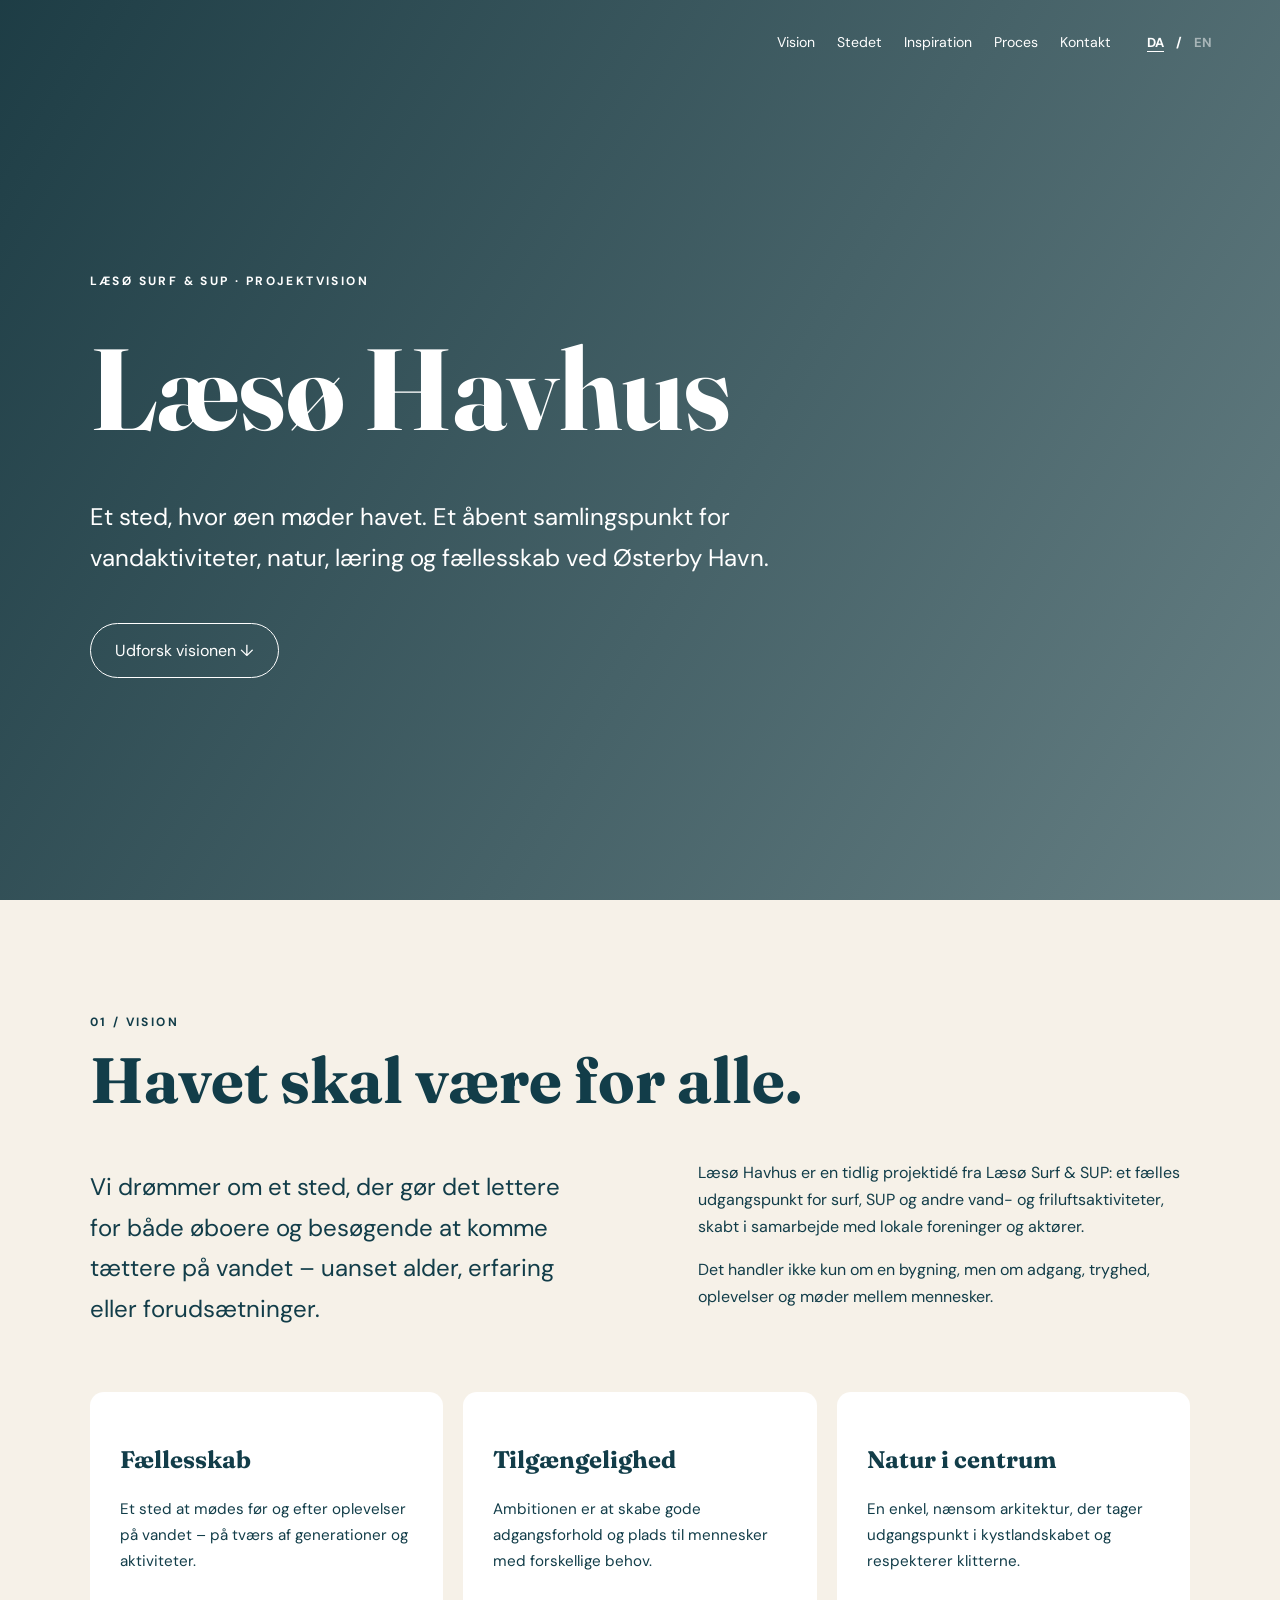
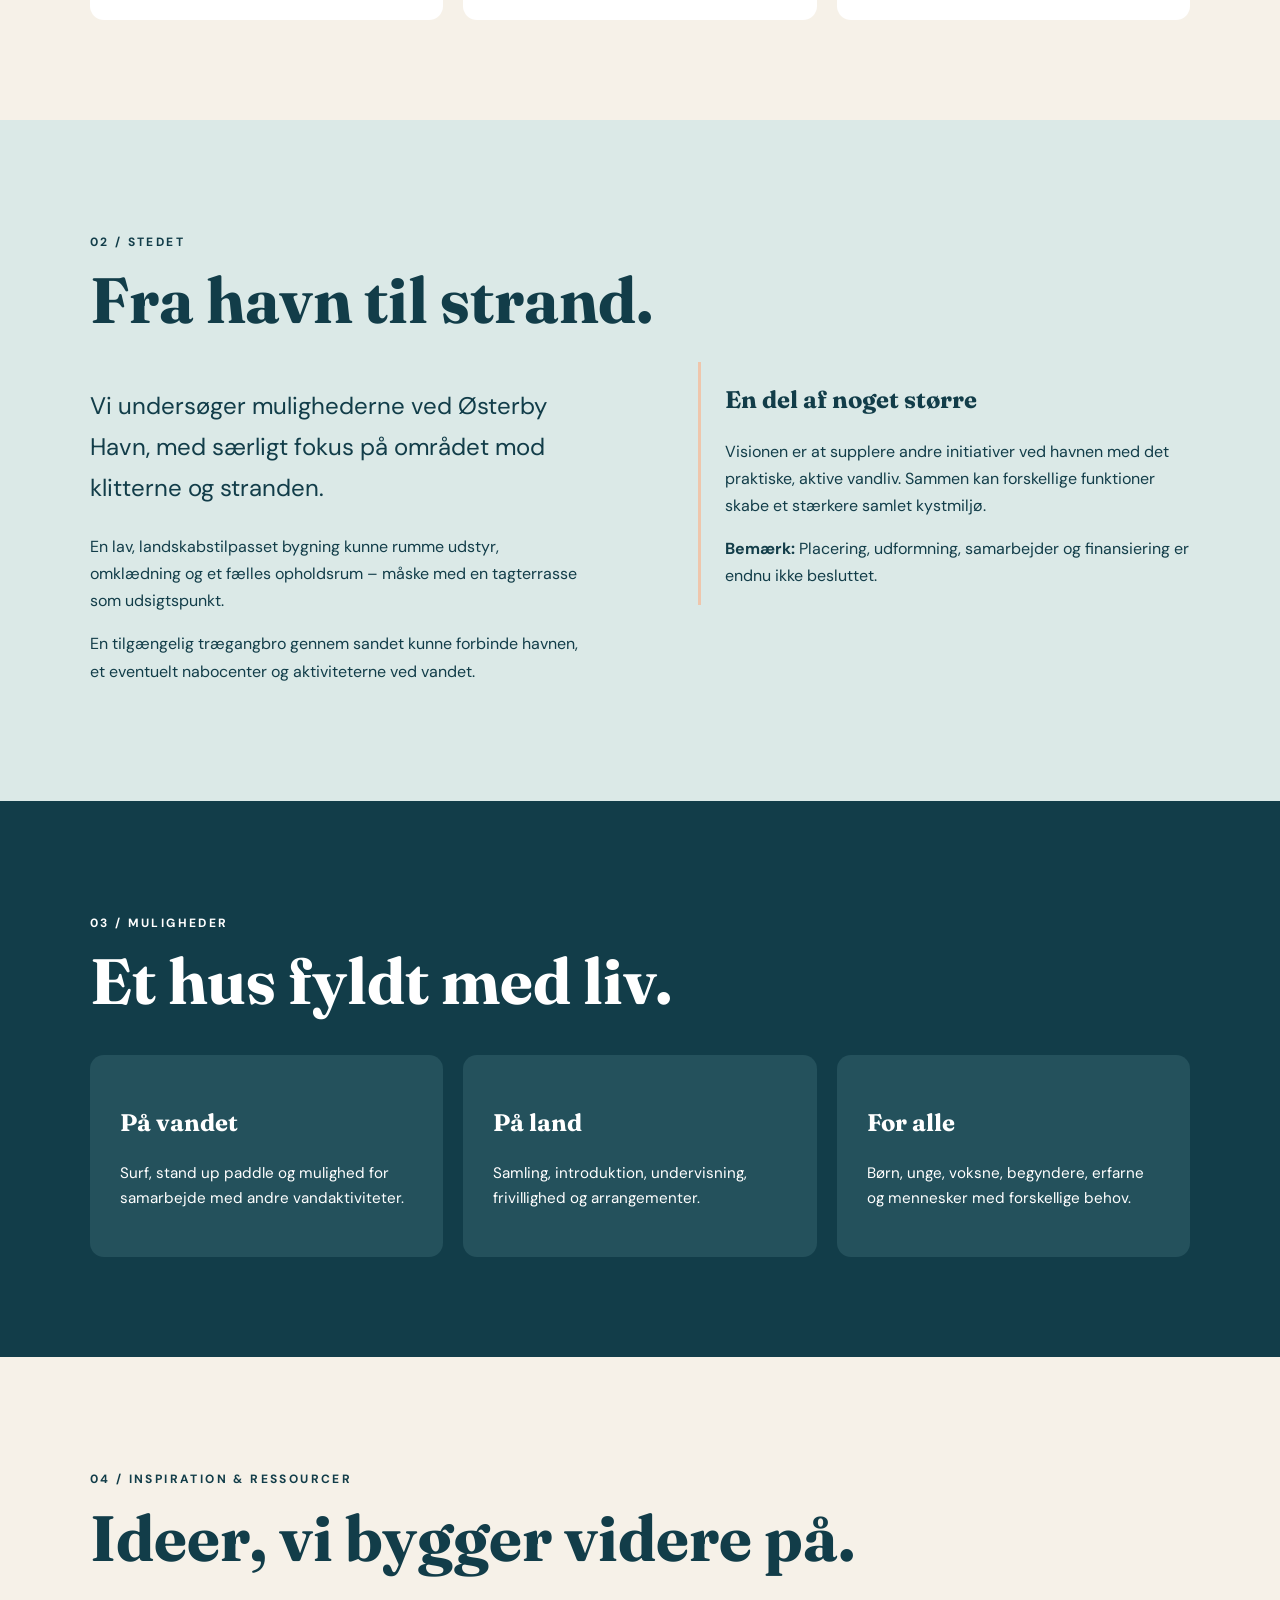
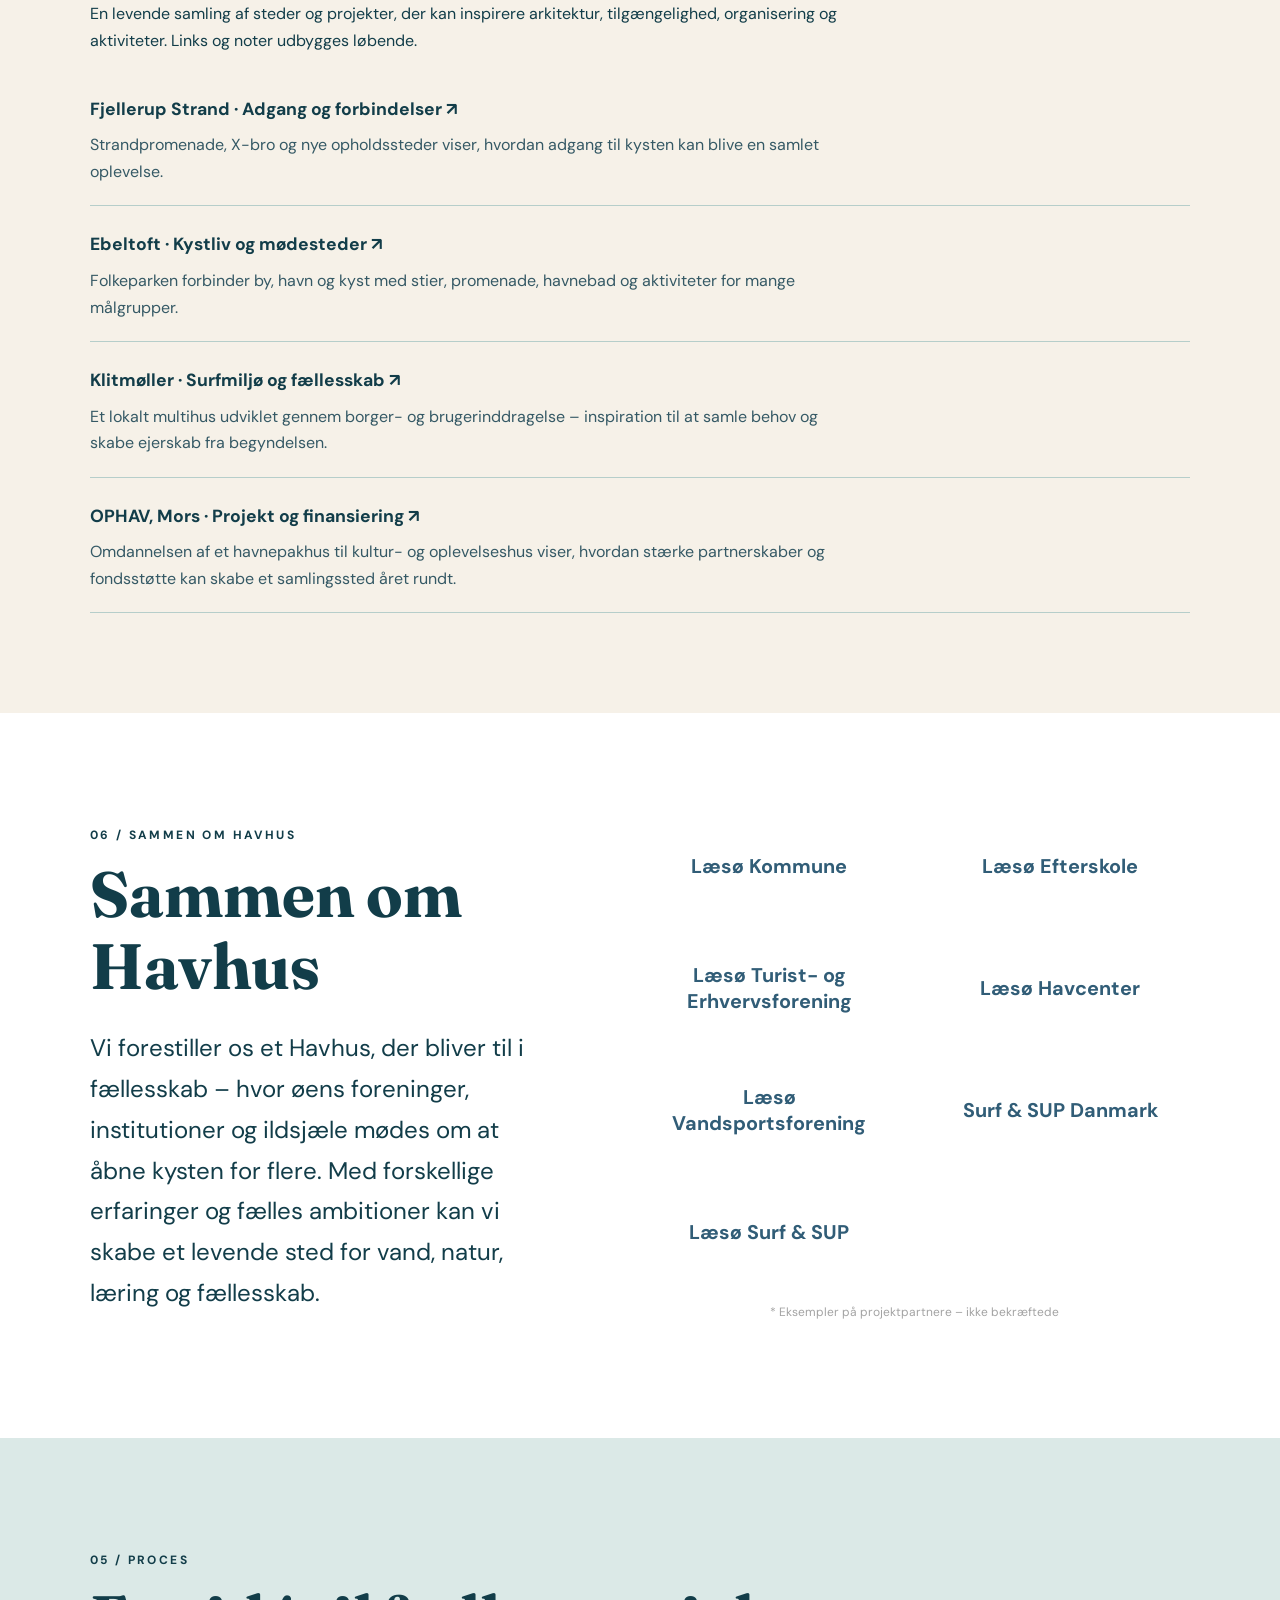
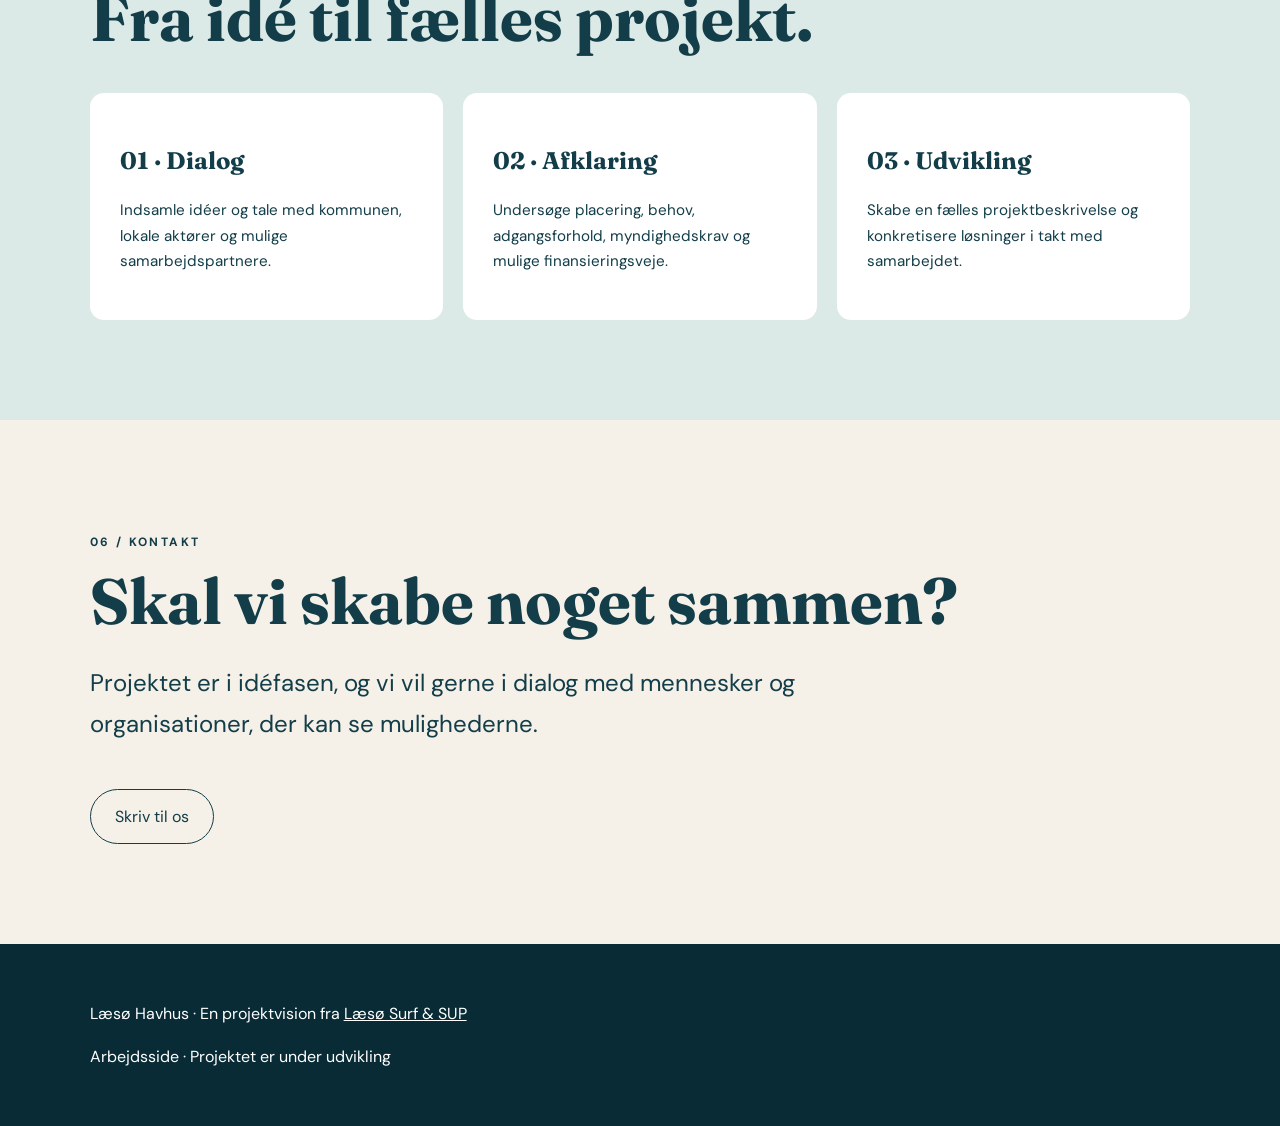
==== havhus/index.html @ ca7efa76 "Redesign conceptual partnership section with aspirational copy and logo-ready layout" ====
<!doctype html>
<html lang="da"><head><meta charset="utf-8"><meta name="viewport" content="width=device-width,initial-scale=1"><meta name="robots" content="noindex,follow"><meta name="theme-color" content="#123d49"><title>Læsø Havhus · Vision for vandliv og fællesskab</title><meta name="description" content="En vision for et åbent samlingspunkt for vandaktiviteter, natur og fællesskab ved Østerby Havn."><link href="https://fonts.googleapis.com/css2?family=DM+Sans:wght@400;500;600;700&family=Fraunces:wght@600;700&display=swap" rel="stylesheet"><style>
:root{--ink:#123d49;--sand:#f6f1e8;--peach:#efc6ac;--sea:#dbe9e7}*{box-sizing:border-box}html{scroll-behavior:smooth}body{margin:0;background:var(--sand);color:var(--ink);font-family:'DM Sans',sans-serif;line-height:1.7}a{color:inherit}header{display:flex;align-items:center;justify-content:space-between;padding:18px max(5vw,20px);background:#fff}header img{width:120px;height:auto}nav{display:flex;gap:22px;flex-wrap:wrap;font-size:.88rem}nav a{text-decoration:none}nav a:hover{text-decoration:underline}.hero{min-height:72vh;padding:12vh max(7vw,24px);display:flex;flex-direction:column;justify-content:center;background:linear-gradient(120deg,rgba(8,43,53,.91),rgba(18,61,73,.63)),url('../assets/hero.jpg') center/cover;color:white}.eyebrow{text-transform:uppercase;letter-spacing:.2em;font-size:.75rem;font-weight:700}h1,h2,h3{font-family:Fraunces,Georgia,serif;line-height:1.13}h1{font-size:clamp(3.5rem,9vw,8rem);max-width:900px;margin:20px 0}h2{font-size:clamp(2.3rem,5vw,4.5rem);margin:12px 0 26px}h3{font-size:1.5rem}p{max-width:750px}.lead{font-size:clamp(1.15rem,2vw,1.5rem);max-width:760px}.button{align-self:flex-start;width:max-content;max-width:100%;display:inline-block;padding:13px 24px;border:1px solid currentColor;border-radius:50px;text-decoration:none;margin-top:20px}.section{padding:100px max(7vw,24px)}.tint{background:var(--sea)}.dark{background:var(--ink);color:white}.grid{display:grid;grid-template-columns:repeat(3,minmax(0,1fr));gap:20px;margin-top:38px}.tile{padding:30px;background:white;border-radius:14px}.tile p{font-size:.95rem}.dark .tile{background:#24515c}.two{display:grid;grid-template-columns:1fr 1fr;gap:9vw;align-items:start}.note{border-left:3px solid var(--peach);padding-left:24px}.resources a{display:block;padding:18px 0;border-bottom:1px solid #b6ceca;text-decoration:none}.resources a:hover{text-decoration:underline}footer{padding:40px max(7vw,24px);background:#082b35;color:white}footer a{color:white}@media(max-width:750px){header{align-items:flex-start;gap:16px;flex-direction:column}nav{gap:14px}.grid,.two{grid-template-columns:1fr}.section{padding-top:70px;padding-bottom:70px}.hero{min-height:65vh}}
header .language-switch{display:flex;align-items:center;gap:8px;white-space:nowrap;font-size:.82rem;font-weight:700}header .language-switch button{border:0;background:none;color:var(--ink);opacity:.5;cursor:pointer;font:inherit;padding:4px}header .language-switch button.active{opacity:1;text-decoration:underline;text-underline-offset:4px}header{position:absolute;top:0;left:0;right:0;z-index:10;background:transparent;color:white;padding-top:28px}header nav a,header .language-switch,header .language-switch button{color:white}header nav a:hover,header nav a:focus-visible{color:white;text-decoration:underline;text-underline-offset:5px}.hero{min-height:100svh;min-height:100vh;padding-top:145px}.hero .button{color:white}@media(max-width:750px){header{position:absolute;flex-direction:row;align-items:flex-start;justify-content:space-between;flex-wrap:wrap;gap:12px;padding:18px 22px}header nav{gap:12px;flex:1}.hero{min-height:100svh;padding-top:170px}}.resources .resource-item{padding:10px 0 20px;border-bottom:1px solid #b6ceca}.resources .resource-item a{border:0;padding:14px 0 4px;font-weight:700;font-size:1.1rem}.resources .resource-item p{margin:4px 0 0;color:#355965;line-height:1.65}header nav{margin-left:auto;justify-content:flex-end;text-align:right}header .language-switch{margin-left:32px}@media(max-width:750px){header nav{margin-left:auto;justify-content:flex-end}header .language-switch{margin-left:12px}}.partners{background:#fff}.partner-grid{display:grid;grid-template-columns:repeat(auto-fit,minmax(190px,1fr));gap:18px;margin-top:35px}.partner-name{min-height:112px;padding:24px 18px;display:flex;align-items:center;justify-content:center;text-align:center;background:var(--sand);border:1px solid #e2ded5;border-radius:12px;color:var(--ink);font-weight:700;font-size:1.1rem;line-height:1.35}.partner-note{font-size:.85rem;opacity:.75;margin-top:20px}.partners-layout{display:grid;grid-template-columns:minmax(0,1fr) minmax(0,1.2fr);gap:7vw;align-items:center}.partners .partner-grid{display:grid;grid-template-columns:repeat(2,minmax(0,1fr));gap:22px 30px;margin-top:0}.partners .partner-name{background:transparent;border:0;border-radius:0;min-height:100px;padding:12px 6px;font-size:clamp(1rem,1.55vw,1.45rem);font-weight:700;color:#315d77}.partners .partner-note{color:#858585;font-size:.75rem;margin-top:20px;text-align:center}@media(max-width:850px){.partners-layout{grid-template-columns:1fr;gap:35px}.partners .partner-grid{gap:10px}.partners .partner-name{min-height:85px}}</style></head><body><header><nav aria-label="Projektets sektioner"><a href="#vision"><span data-da="Vision" data-en="Vision">Vision</span></a><a href="#stedet"><span data-da="Stedet" data-en="The location">Stedet</span></a><a href="#inspiration"><span data-da="Inspiration" data-en="Inspiration">Inspiration</span></a><a href="#proces"><span data-da="Proces" data-en="Process">Proces</span></a><a href="#kontakt"><span data-da="Kontakt" data-en="Contact">Kontakt</span></a></nav><div class="language-switch" role="group" aria-label="Language"><button type="button" data-lang="da" class="active" aria-pressed="true">DA</button><span aria-hidden="true">/</span><button type="button" data-lang="en" aria-pressed="false">EN</button></div></header><main><section class="hero"><p class="eyebrow"><span data-da="Læsø Surf & SUP · Projektvision" data-en="Læsø Surf & SUP · Project vision">Læsø Surf & SUP · Projektvision</span></p><h1>Læsø Havhus</h1><p class="lead"><span data-da="Et sted, hvor øen møder havet. Et åbent samlingspunkt for vandaktiviteter, natur, læring og fællesskab ved Østerby Havn." data-en="Where the island meets the sea. An open gathering place for water activities, nature, learning and community at Østerby Harbour.">Et sted, hvor øen møder havet. Et åbent samlingspunkt for vandaktiviteter, natur, læring og fællesskab ved Østerby Havn.</span></p><a class="button" href="#vision"><span data-da="Udforsk visionen ↓" data-en="Explore the vision ↓">Udforsk visionen ↓</span></a></section><section class="section" id="vision"><p class="eyebrow">01 / Vision</p><h2><span data-da="Havet skal være for alle." data-en="The sea is for everyone.">Havet skal være for alle.</span></h2><div class="two"><p class="lead"><span data-da="Vi drømmer om et sted, der gør det lettere for både øboere og besøgende at komme tættere på vandet – uanset alder, erfaring eller forudsætninger." data-en="We envision a place where islanders and visitors can connect with the water, regardless of age, experience or ability.">Vi drømmer om et sted, der gør det lettere for både øboere og besøgende at komme tættere på vandet – uanset alder, erfaring eller forudsætninger.</span></p><div><p><span data-da="Læsø Havhus er en tidlig projektidé fra Læsø Surf & SUP: et fælles udgangspunkt for surf, SUP og andre vand- og friluftsaktiviteter, skabt i samarbejde med lokale foreninger og aktører." data-en="Læsø Havhus is an early-stage concept from Læsø Surf & SUP: a shared base for surfing, paddleboarding and other outdoor water activities, developed with local clubs and partners.">Læsø Havhus er en tidlig projektidé fra Læsø Surf & SUP: et fælles udgangspunkt for surf, SUP og andre vand- og friluftsaktiviteter, skabt i samarbejde med lokale foreninger og aktører.</span></p><p><span data-da="Det handler ikke kun om en bygning, men om adgang, tryghed, oplevelser og møder mellem mennesker." data-en="It is about more than a building: access, safety, experiences and bringing people together.">Det handler ikke kun om en bygning, men om adgang, tryghed, oplevelser og møder mellem mennesker.</span></p></div></div><div class="grid"><article class="tile"><h3><span data-da="Fællesskab" data-en="Community">Fællesskab</span></h3><p><span data-da="Et sted at mødes før og efter oplevelser på vandet – på tværs af generationer og aktiviteter." data-en="A place to gather before and after time on the water, across generations and activities.">Et sted at mødes før og efter oplevelser på vandet – på tværs af generationer og aktiviteter.</span></p></article><article class="tile"><h3><span data-da="Tilgængelighed" data-en="Accessibility">Tilgængelighed</span></h3><p><span data-da="Ambitionen er at skabe gode adgangsforhold og plads til mennesker med forskellige behov." data-en="Our ambition is to provide welcoming access for people with different needs.">Ambitionen er at skabe gode adgangsforhold og plads til mennesker med forskellige behov.</span></p></article><article class="tile"><h3><span data-da="Natur i centrum" data-en="Nature first">Natur i centrum</span></h3><p><span data-da="En enkel, nænsom arkitektur, der tager udgangspunkt i kystlandskabet og respekterer klitterne." data-en="Simple, sensitive architecture rooted in the coastal landscape and respectful of the dunes.">En enkel, nænsom arkitektur, der tager udgangspunkt i kystlandskabet og respekterer klitterne.</span></p></article></div></section><section class="section tint" id="stedet"><p class="eyebrow">02 / Stedet</p><h2><span data-da="Fra havn til strand." data-en="From harbour to beach.">Fra havn til strand.</span></h2><div class="two"><div><p class="lead"><span data-da="Vi undersøger mulighederne ved Østerby Havn, med særligt fokus på området mod klitterne og stranden." data-en="We are exploring opportunities at Østerby Harbour, especially the area towards the dunes and beach.">Vi undersøger mulighederne ved Østerby Havn, med særligt fokus på området mod klitterne og stranden.</span></p><p><span data-da="En lav, landskabstilpasset bygning kunne rumme udstyr, omklædning og et fælles opholdsrum – måske med en tagterrasse som udsigtspunkt." data-en="A low-profile building integrated into the landscape could provide equipment storage, changing facilities and a shared gathering space, perhaps with a rooftop viewing terrace.">En lav, landskabstilpasset bygning kunne rumme udstyr, omklædning og et fælles opholdsrum – måske med en tagterrasse som udsigtspunkt.</span></p><p><span data-da="En tilgængelig trægangbro gennem sandet kunne forbinde havnen, et eventuelt nabocenter og aktiviteterne ved vandet." data-en="An accessible wooden boardwalk across the sand could connect the harbour, a neighbouring centre and activities by the water.">En tilgængelig trægangbro gennem sandet kunne forbinde havnen, et eventuelt nabocenter og aktiviteterne ved vandet.</span></p></div><aside class="note"><h3><span data-da="En del af noget større" data-en="Part of something bigger">En del af noget større</span></h3><p><span data-da="Visionen er at supplere andre initiativer ved havnen med det praktiske, aktive vandliv. Sammen kan forskellige funktioner skabe et stærkere samlet kystmiljø." data-en="The vision is to complement other harbour initiatives with hands-on water activities. Together, different functions could create a stronger coastal destination.">Visionen er at supplere andre initiativer ved havnen med det praktiske, aktive vandliv. Sammen kan forskellige funktioner skabe et stærkere samlet kystmiljø.</span></p><p><strong><span data-da="Bemærk:" data-en="Please note:">Bemærk:</span></strong> Placering, udformning, samarbejder og finansiering er endnu ikke besluttet.</p></aside></div></section><section class="section dark" id="aktiviteter"><p class="eyebrow">03 / Muligheder</p><h2><span data-da="Et hus fyldt med liv." data-en="A place full of life.">Et hus fyldt med liv.</span></h2><div class="grid"><article class="tile"><h3><span data-da="På vandet" data-en="On the water">På vandet</span></h3><p><span data-da="Surf, stand up paddle og mulighed for samarbejde med andre vandaktiviteter." data-en="Surfing, stand-up paddleboarding and opportunities to collaborate with other water sports.">Surf, stand up paddle og mulighed for samarbejde med andre vandaktiviteter.</span></p></article><article class="tile"><h3><span data-da="På land" data-en="On land">På land</span></h3><p><span data-da="Samling, introduktion, undervisning, frivillighed og arrangementer." data-en="Gatherings, introductions, lessons, volunteering and events.">Samling, introduktion, undervisning, frivillighed og arrangementer.</span></p></article><article class="tile"><h3><span data-da="For alle" data-en="For everyone">For alle</span></h3><p><span data-da="Børn, unge, voksne, begyndere, erfarne og mennesker med forskellige behov." data-en="Children, young people, adults, beginners, experienced participants and people with different needs.">Børn, unge, voksne, begyndere, erfarne og mennesker med forskellige behov.</span></p></article></div></section><section class="section resources" id="inspiration"><p class="eyebrow">04 / Inspiration & ressourcer</p><h2><span data-da="Ideer, vi bygger videre på." data-en="Ideas to build on.">Ideer, vi bygger videre på.</span></h2><p><span data-da="En levende samling af steder og projekter, der kan inspirere arkitektur, tilgængelighed, organisering og aktiviteter. Links og noter udbygges løbende." data-en="A growing collection of places and projects inspiring architecture, accessibility, organisation and activities. We will keep adding links and notes.">En levende samling af steder og projekter, der kan inspirere arkitektur, tilgængelighed, organisering og aktiviteter. Links og noter udbygges løbende.</span></p><div class="resource-item"><a href="https://norddjurs.dk/oplev-norddjurs/fjellerup-udvikling" target="_blank" rel="noopener"><span data-da="Fjellerup Strand · Adgang og forbindelser ↗" data-en="Fjellerup Beach · Access and connections ↗">Fjellerup Strand · Adgang og forbindelser ↗</span></a><p><span data-da="Strandpromenade, X-bro og nye opholdssteder viser, hvordan adgang til kysten kan blive en samlet oplevelse." data-en="A beach promenade, X-shaped pier and new gathering spots show how coastal access can become a connected experience.">Strandpromenade, X-bro og nye opholdssteder viser, hvordan adgang til kysten kan blive en samlet oplevelse.</span></p></div><div class="resource-item"><a href="https://www.syddjurs.dk/politik/udviklingsprojekter/folkeparken-paa-halvoeen-i-ebeltoft" target="_blank" rel="noopener"><span data-da="Ebeltoft · Kystliv og mødesteder ↗" data-en="Ebeltoft · Coastal life and gathering places ↗">Ebeltoft · Kystliv og mødesteder ↗</span></a><p><span data-da="Folkeparken forbinder by, havn og kyst med stier, promenade, havnebad og aktiviteter for mange målgrupper." data-en="Folkeparken connects town, harbour and coast with paths, a promenade, harbour swimming and activities for many different users.">Folkeparken forbinder by, havn og kyst med stier, promenade, havnebad og aktiviteter for mange målgrupper.</span></p></div><div class="resource-item"><a href="https://www.klitmollerhus.dk/" target="_blank" rel="noopener"><span data-da="Klitmøller · Surfmiljø og fællesskab ↗" data-en="Klitmøller · Surf culture and community ↗">Klitmøller · Surfmiljø og fællesskab ↗</span></a><p><span data-da="Et lokalt multihus udviklet gennem borger- og brugerinddragelse – inspiration til at samle behov og skabe ejerskab fra begyndelsen." data-en="A community multi-use centre shaped through resident and user involvement – inspiration for gathering needs and building local ownership from the start.">Et lokalt multihus udviklet gennem borger- og brugerinddragelse – inspiration til at samle behov og skabe ejerskab fra begyndelsen.</span></p></div><div class="resource-item"><a href="https://mors.dk/om-kommunen/nyheder/2025/90-mio-kr-sikrer-nyt-kultur-og-oplevelseshus-paa-mors" target="_blank" rel="noopener"><span data-da="OPHAV, Mors · Projekt og finansiering ↗" data-en="OPHAV, Mors · Project and funding ↗">OPHAV, Mors · Projekt og finansiering ↗</span></a><p><span data-da="Omdannelsen af et havnepakhus til kultur- og oplevelseshus viser, hvordan stærke partnerskaber og fondsstøtte kan skabe et samlingssted året rundt." data-en="The transformation of a harbour warehouse into a cultural destination shows how partnerships and foundation funding can create a year-round gathering place.">Omdannelsen af et havnepakhus til kultur- og oplevelseshus viser, hvordan stærke partnerskaber og fondsstøtte kan skabe et samlingssted året rundt.</span></p></div></section><section class="section partners" id="sammen"><div class="partners-layout"><div class="partners-intro"><p class="eyebrow">06 / Sammen om Havhus</p><h2><span data-da="Sammen om Havhus" data-en="Together for Havhus">Sammen om Havhus</span></h2><p class="lead"><span data-da="Vi forestiller os et Havhus, der bliver til i fællesskab – hvor øens foreninger, institutioner og ildsjæle mødes om at åbne kysten for flere. Med forskellige erfaringer og fælles ambitioner kan vi skabe et levende sted for vand, natur, læring og fællesskab." data-en="We imagine a Havhus shaped together – bringing the island’s associations, institutions and passionate people together to open the coast to more people. Combining different strengths and shared ambitions, we can create a vibrant place for water, nature, learning and community.">Vi forestiller os et Havhus, der bliver til i fællesskab – hvor øens foreninger, institutioner og ildsjæle mødes om at åbne kysten for flere. Med forskellige erfaringer og fælles ambitioner kan vi skabe et levende sted for vand, natur, læring og fællesskab.</span></p></div><div class="partners-display"><div class="partner-grid" aria-label="Eksempler på mulige projektpartnere"><div class="partner-name">Læsø Kommune</div><div class="partner-name">Læsø Efterskole</div><div class="partner-name">Læsø Turist- og Erhvervsforening</div><div class="partner-name">Læsø Havcenter</div><div class="partner-name">Læsø Vandsportsforening</div><div class="partner-name">Surf &amp; SUP Danmark</div><div class="partner-name">Læsø Surf &amp; SUP</div></div><p class="partner-note"><span data-da="* Eksempler på projektpartnere – ikke bekræftede" data-en="* Examples of potential project partners – not confirmed">* Eksempler på projektpartnere – ikke bekræftede</span></p></div></div></section><section class="section tint" id="proces"><p class="eyebrow">05 / Proces</p><h2><span data-da="Fra idé til fælles projekt." data-en="From idea to shared project.">Fra idé til fælles projekt.</span></h2><div class="grid"><article class="tile"><h3><span data-da="01 · Dialog" data-en="01 · Dialogue">01 · Dialog</span></h3><p><span data-da="Indsamle idéer og tale med kommunen, lokale aktører og mulige samarbejdspartnere." data-en="Gather ideas and talk with the municipality, local organisations and potential partners.">Indsamle idéer og tale med kommunen, lokale aktører og mulige samarbejdspartnere.</span></p></article><article class="tile"><h3><span data-da="02 · Afklaring" data-en="02 · Exploration">02 · Afklaring</span></h3><p><span data-da="Undersøge placering, behov, adgangsforhold, myndighedskrav og mulige finansieringsveje." data-en="Explore location, needs, accessibility, regulatory requirements and possible funding.">Undersøge placering, behov, adgangsforhold, myndighedskrav og mulige finansieringsveje.</span></p></article><article class="tile"><h3><span data-da="03 · Udvikling" data-en="03 · Development">03 · Udvikling</span></h3><p><span data-da="Skabe en fælles projektbeskrivelse og konkretisere løsninger i takt med samarbejdet." data-en="Develop a shared project brief and refine solutions together.">Skabe en fælles projektbeskrivelse og konkretisere løsninger i takt med samarbejdet.</span></p></article></div></section><section class="section" id="kontakt"><p class="eyebrow">06 / Kontakt</p><h2><span data-da="Skal vi skabe noget sammen?" data-en="Shall we build something together?">Skal vi skabe noget sammen?</span></h2><p class="lead"><span data-da="Projektet er i idéfasen, og vi vil gerne i dialog med mennesker og organisationer, der kan se mulighederne." data-en="The project is at the concept stage, and we welcome conversations with people and organisations who see its potential.">Projektet er i idéfasen, og vi vil gerne i dialog med mennesker og organisationer, der kan se mulighederne.</span></p><a class="button" href="mailto:hej@laesoesurf.com?subject=Læsø%20Havhus"><span data-da="Skriv til os" data-en="Get in touch">Skriv til os</span></a></section></main><footer><p>Læsø Havhus · En projektvision fra <a href="/">Læsø Surf & SUP</a></p><p><span data-da="Arbejdsside · Projektet er under udvikling" data-en="Working page · Project in development">Arbejdsside · Projektet er under udvikling</span></p></footer><script>const buttons=document.querySelectorAll('[data-lang]');function setLanguage(lang){document.documentElement.lang=lang;document.querySelectorAll('[data-da][data-en]').forEach(el=>{el.textContent=el.dataset[lang]});buttons.forEach(b=>{const active=b.dataset.lang===lang;b.classList.toggle('active',active);b.setAttribute('aria-pressed',String(active))});document.title=lang==='da'?'Læsø Havhus · Vision for vandliv og fællesskab':'Læsø Havhus · A vision for water and community';try{localStorage.setItem('laesoe-language',lang)}catch(e){}}buttons.forEach(b=>b.addEventListener('click',()=>setLanguage(b.dataset.lang)));let initial='da';try{initial=localStorage.getItem('laesoe-language')==='en'?'en':'da'}catch(e){}setLanguage(initial);</script></body></html>
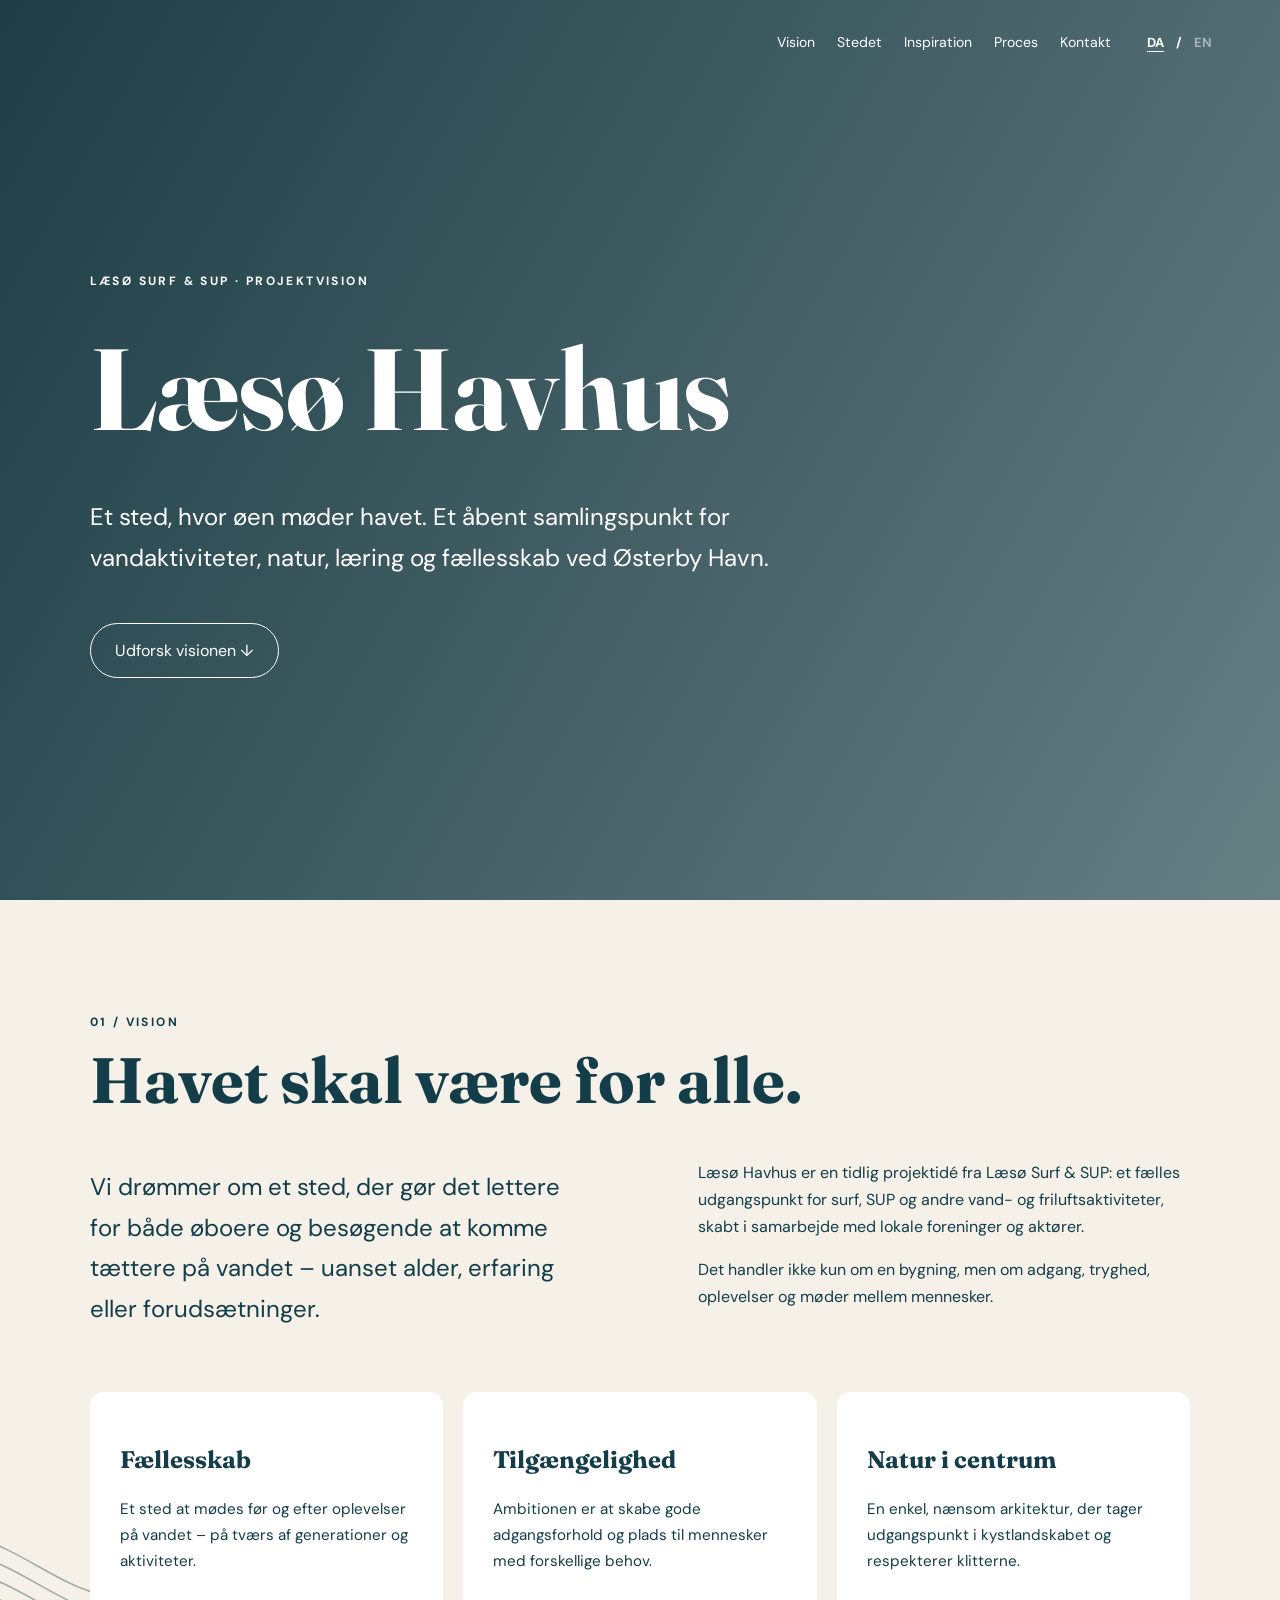
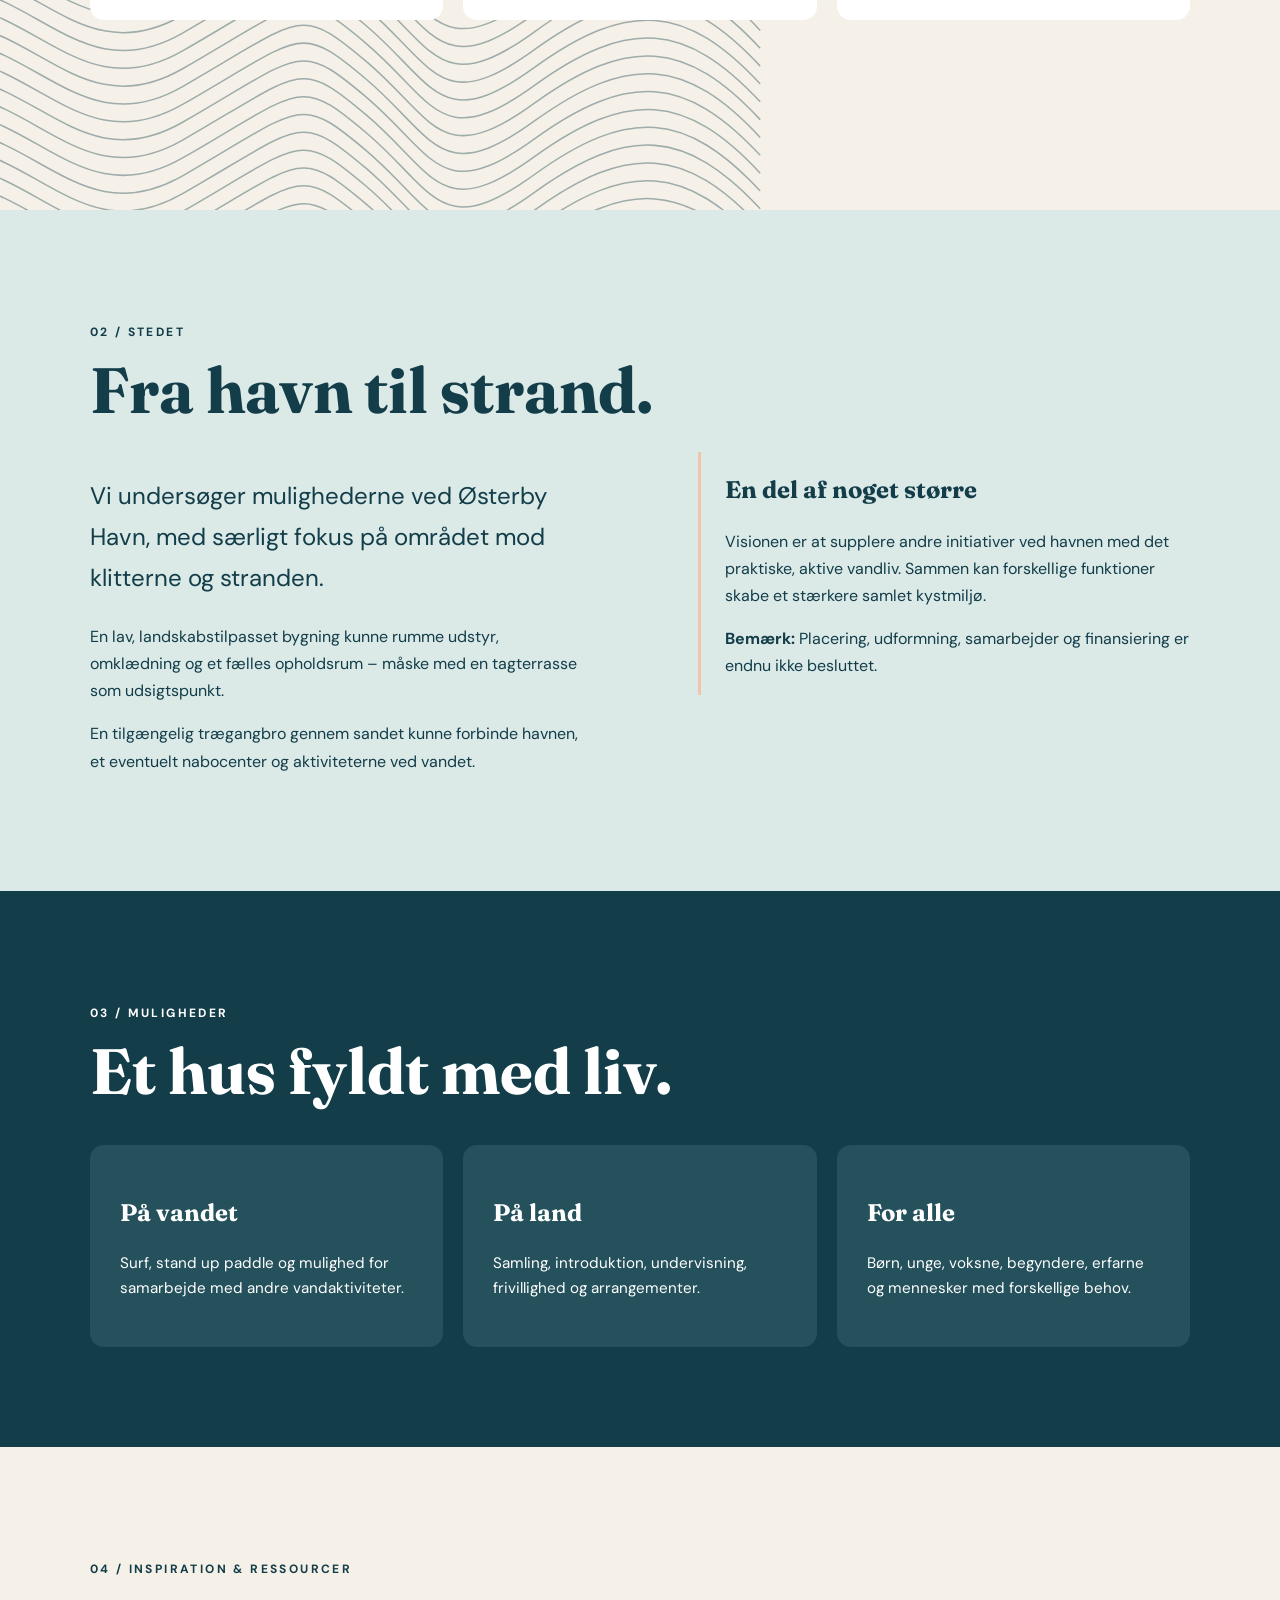
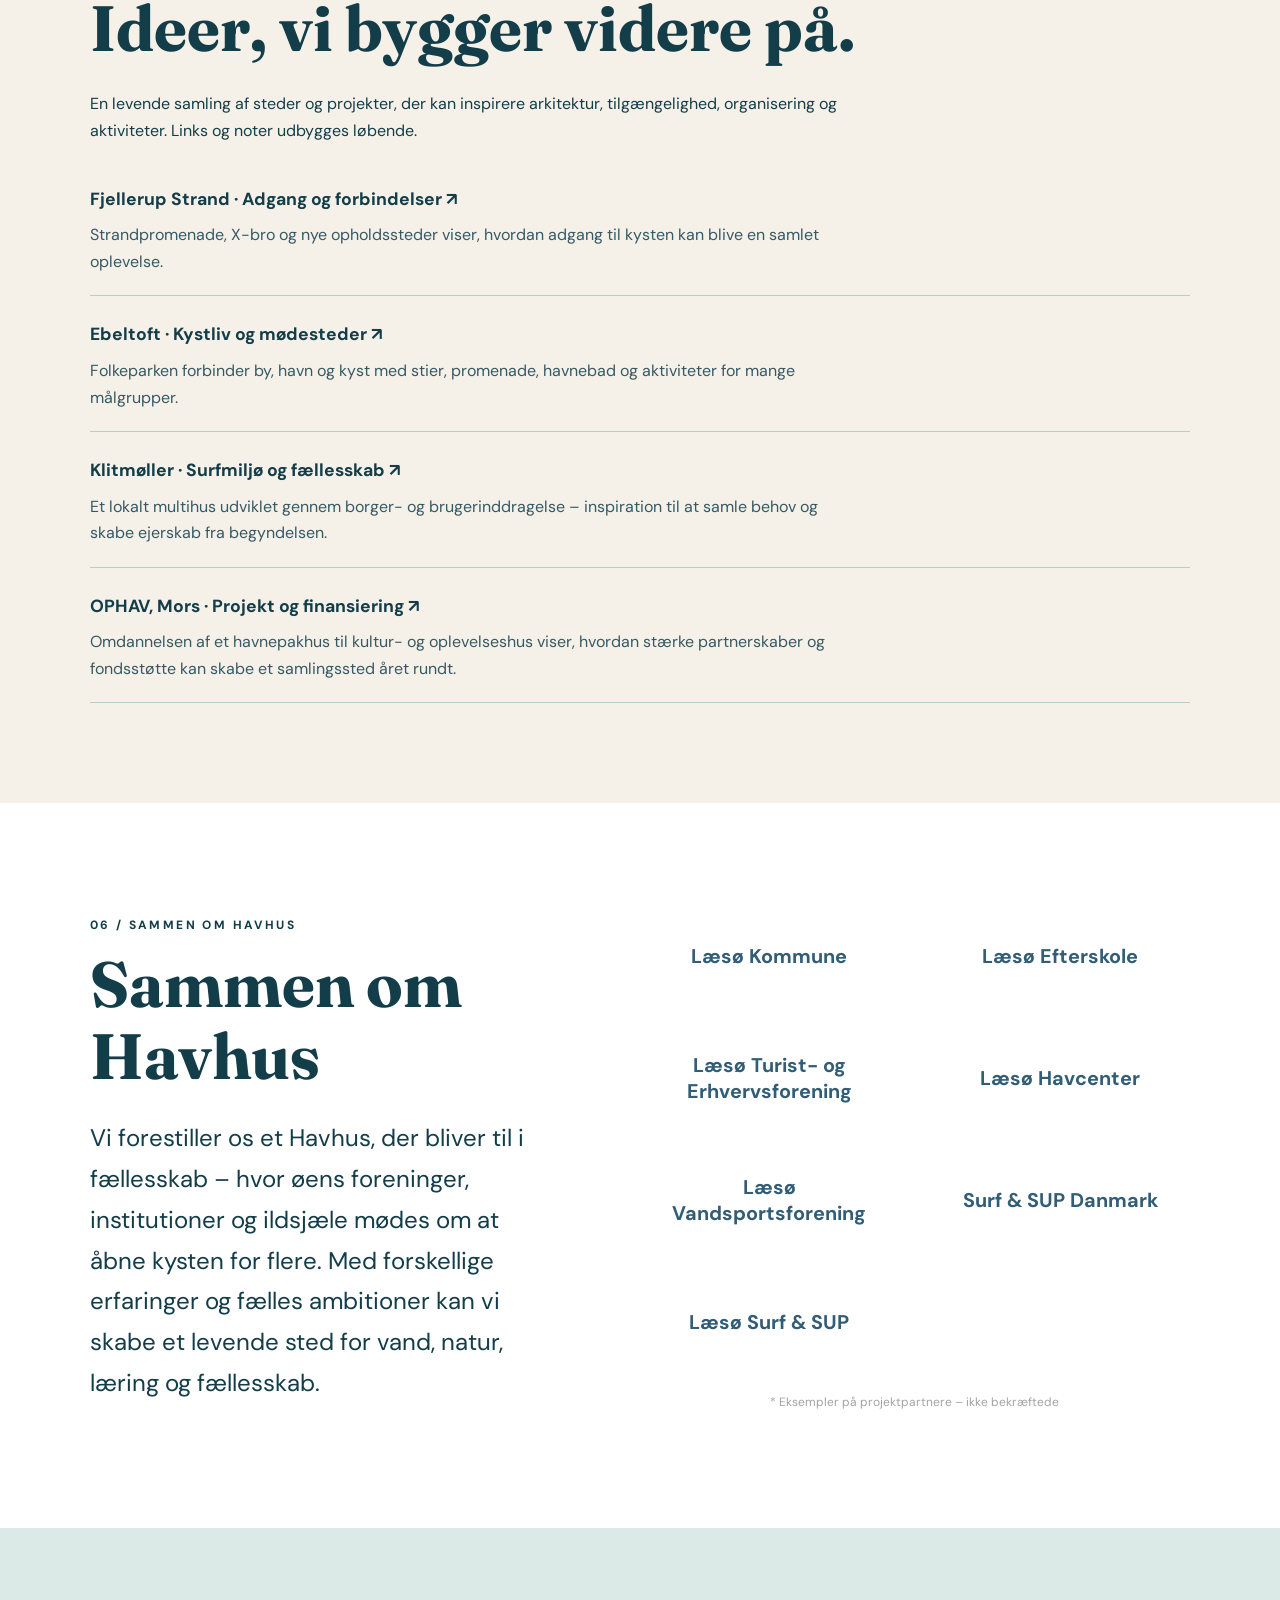
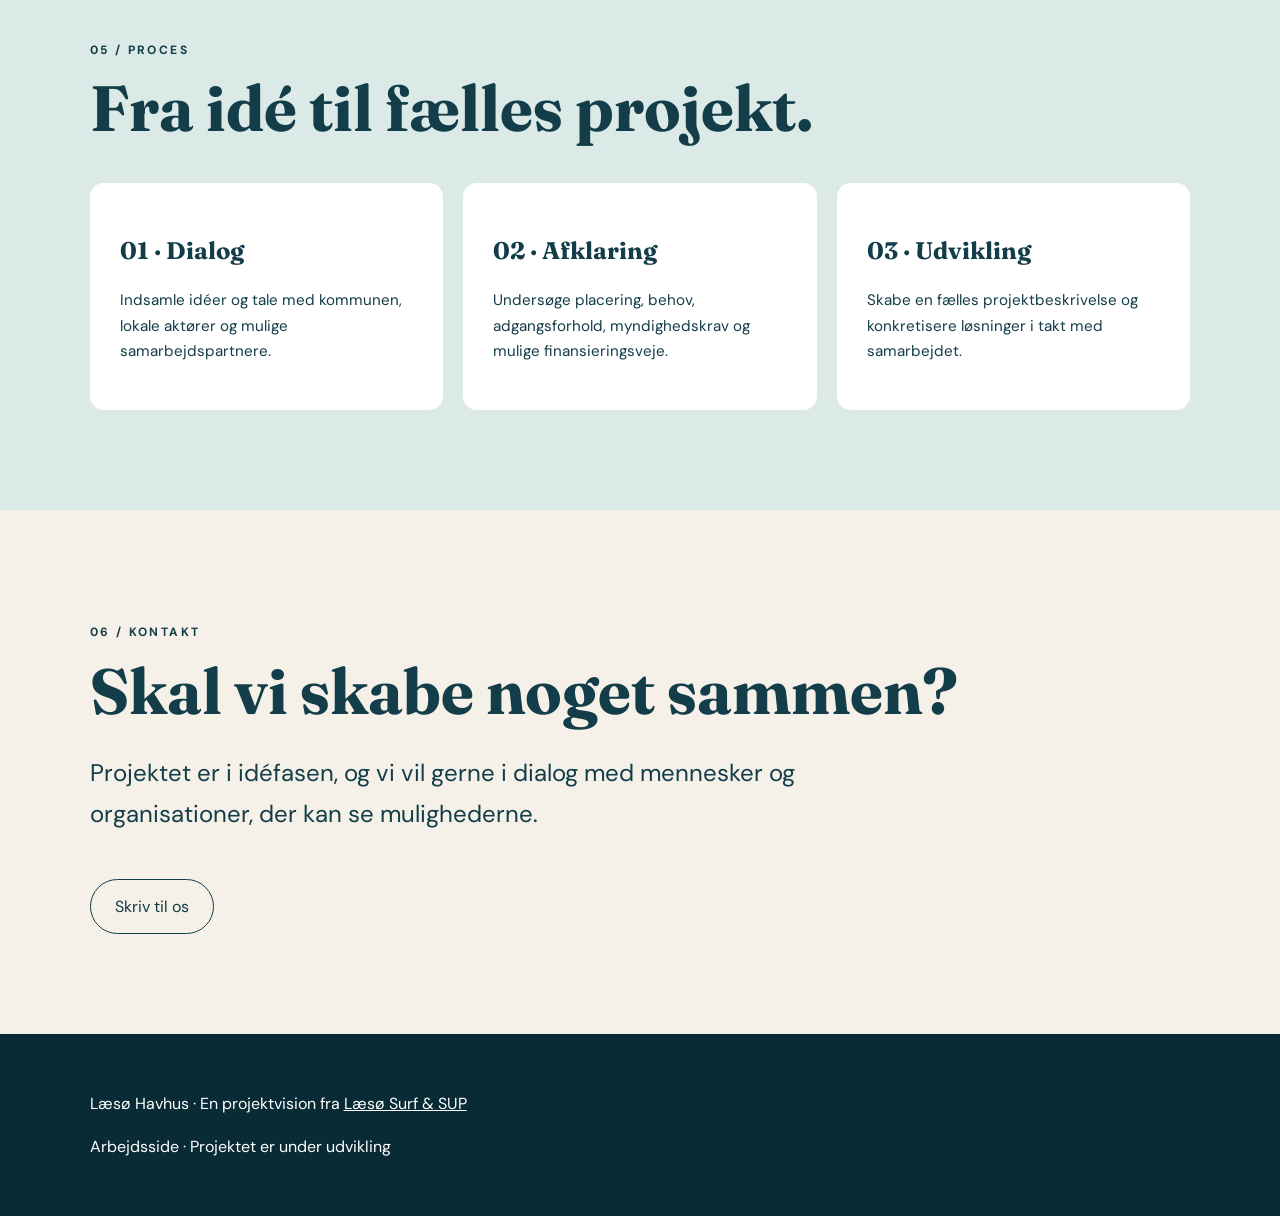
==== commit 7b634229: "Add original coastal contour-line artwork to Havhus vision section" ====
--- a/havhus/index.html
+++ b/havhus/index.html
@@ -1,4 +1,4 @@
 <!doctype html>
 <html lang="da"><head><meta charset="utf-8"><meta name="viewport" content="width=device-width,initial-scale=1"><meta name="robots" content="noindex,follow"><meta name="theme-color" content="#123d49"><title>Læsø Havhus · Vision for vandliv og fællesskab</title><meta name="description" content="En vision for et åbent samlingspunkt for vandaktiviteter, natur og fællesskab ved Østerby Havn."><link href="https://fonts.googleapis.com/css2?family=DM+Sans:wght@400;500;600;700&family=Fraunces:wght@600;700&display=swap" rel="stylesheet"><style>
 :root{--ink:#123d49;--sand:#f6f1e8;--peach:#efc6ac;--sea:#dbe9e7}*{box-sizing:border-box}html{scroll-behavior:smooth}body{margin:0;background:var(--sand);color:var(--ink);font-family:'DM Sans',sans-serif;line-height:1.7}a{color:inherit}header{display:flex;align-items:center;justify-content:space-between;padding:18px max(5vw,20px);background:#fff}header img{width:120px;height:auto}nav{display:flex;gap:22px;flex-wrap:wrap;font-size:.88rem}nav a{text-decoration:none}nav a:hover{text-decoration:underline}.hero{min-height:72vh;padding:12vh max(7vw,24px);display:flex;flex-direction:column;justify-content:center;background:linear-gradient(120deg,rgba(8,43,53,.91),rgba(18,61,73,.63)),url('../assets/hero.jpg') center/cover;color:white}.eyebrow{text-transform:uppercase;letter-spacing:.2em;font-size:.75rem;font-weight:700}h1,h2,h3{font-family:Fraunces,Georgia,serif;line-height:1.13}h1{font-size:clamp(3.5rem,9vw,8rem);max-width:900px;margin:20px 0}h2{font-size:clamp(2.3rem,5vw,4.5rem);margin:12px 0 26px}h3{font-size:1.5rem}p{max-width:750px}.lead{font-size:clamp(1.15rem,2vw,1.5rem);max-width:760px}.button{align-self:flex-start;width:max-content;max-width:100%;display:inline-block;padding:13px 24px;border:1px solid currentColor;border-radius:50px;text-decoration:none;margin-top:20px}.section{padding:100px max(7vw,24px)}.tint{background:var(--sea)}.dark{background:var(--ink);color:white}.grid{display:grid;grid-template-columns:repeat(3,minmax(0,1fr));gap:20px;margin-top:38px}.tile{padding:30px;background:white;border-radius:14px}.tile p{font-size:.95rem}.dark .tile{background:#24515c}.two{display:grid;grid-template-columns:1fr 1fr;gap:9vw;align-items:start}.note{border-left:3px solid var(--peach);padding-left:24px}.resources a{display:block;padding:18px 0;border-bottom:1px solid #b6ceca;text-decoration:none}.resources a:hover{text-decoration:underline}footer{padding:40px max(7vw,24px);background:#082b35;color:white}footer a{color:white}@media(max-width:750px){header{align-items:flex-start;gap:16px;flex-direction:column}nav{gap:14px}.grid,.two{grid-template-columns:1fr}.section{padding-top:70px;padding-bottom:70px}.hero{min-height:65vh}}
-header .language-switch{display:flex;align-items:center;gap:8px;white-space:nowrap;font-size:.82rem;font-weight:700}header .language-switch button{border:0;background:none;color:var(--ink);opacity:.5;cursor:pointer;font:inherit;padding:4px}header .language-switch button.active{opacity:1;text-decoration:underline;text-underline-offset:4px}header{position:absolute;top:0;left:0;right:0;z-index:10;background:transparent;color:white;padding-top:28px}header nav a,header .language-switch,header .language-switch button{color:white}header nav a:hover,header nav a:focus-visible{color:white;text-decoration:underline;text-underline-offset:5px}.hero{min-height:100svh;min-height:100vh;padding-top:145px}.hero .button{color:white}@media(max-width:750px){header{position:absolute;flex-direction:row;align-items:flex-start;justify-content:space-between;flex-wrap:wrap;gap:12px;padding:18px 22px}header nav{gap:12px;flex:1}.hero{min-height:100svh;padding-top:170px}}.resources .resource-item{padding:10px 0 20px;border-bottom:1px solid #b6ceca}.resources .resource-item a{border:0;padding:14px 0 4px;font-weight:700;font-size:1.1rem}.resources .resource-item p{margin:4px 0 0;color:#355965;line-height:1.65}header nav{margin-left:auto;justify-content:flex-end;text-align:right}header .language-switch{margin-left:32px}@media(max-width:750px){header nav{margin-left:auto;justify-content:flex-end}header .language-switch{margin-left:12px}}.partners{background:#fff}.partner-grid{display:grid;grid-template-columns:repeat(auto-fit,minmax(190px,1fr));gap:18px;margin-top:35px}.partner-name{min-height:112px;padding:24px 18px;display:flex;align-items:center;justify-content:center;text-align:center;background:var(--sand);border:1px solid #e2ded5;border-radius:12px;color:var(--ink);font-weight:700;font-size:1.1rem;line-height:1.35}.partner-note{font-size:.85rem;opacity:.75;margin-top:20px}.partners-layout{display:grid;grid-template-columns:minmax(0,1fr) minmax(0,1.2fr);gap:7vw;align-items:center}.partners .partner-grid{display:grid;grid-template-columns:repeat(2,minmax(0,1fr));gap:22px 30px;margin-top:0}.partners .partner-name{background:transparent;border:0;border-radius:0;min-height:100px;padding:12px 6px;font-size:clamp(1rem,1.55vw,1.45rem);font-weight:700;color:#315d77}.partners .partner-note{color:#858585;font-size:.75rem;margin-top:20px;text-align:center}@media(max-width:850px){.partners-layout{grid-template-columns:1fr;gap:35px}.partners .partner-grid{gap:10px}.partners .partner-name{min-height:85px}}</style></head><body><header><nav aria-label="Projektets sektioner"><a href="#vision"><span data-da="Vision" data-en="Vision">Vision</span></a><a href="#stedet"><span data-da="Stedet" data-en="The location">Stedet</span></a><a href="#inspiration"><span data-da="Inspiration" data-en="Inspiration">Inspiration</span></a><a href="#proces"><span data-da="Proces" data-en="Process">Proces</span></a><a href="#kontakt"><span data-da="Kontakt" data-en="Contact">Kontakt</span></a></nav><div class="language-switch" role="group" aria-label="Language"><button type="button" data-lang="da" class="active" aria-pressed="true">DA</button><span aria-hidden="true">/</span><button type="button" data-lang="en" aria-pressed="false">EN</button></div></header><main><section class="hero"><p class="eyebrow"><span data-da="Læsø Surf & SUP · Projektvision" data-en="Læsø Surf & SUP · Project vision">Læsø Surf & SUP · Projektvision</span></p><h1>Læsø Havhus</h1><p class="lead"><span data-da="Et sted, hvor øen møder havet. Et åbent samlingspunkt for vandaktiviteter, natur, læring og fællesskab ved Østerby Havn." data-en="Where the island meets the sea. An open gathering place for water activities, nature, learning and community at Østerby Harbour.">Et sted, hvor øen møder havet. Et åbent samlingspunkt for vandaktiviteter, natur, læring og fællesskab ved Østerby Havn.</span></p><a class="button" href="#vision"><span data-da="Udforsk visionen ↓" data-en="Explore the vision ↓">Udforsk visionen ↓</span></a></section><section class="section" id="vision"><p class="eyebrow">01 / Vision</p><h2><span data-da="Havet skal være for alle." data-en="The sea is for everyone.">Havet skal være for alle.</span></h2><div class="two"><p class="lead"><span data-da="Vi drømmer om et sted, der gør det lettere for både øboere og besøgende at komme tættere på vandet – uanset alder, erfaring eller forudsætninger." data-en="We envision a place where islanders and visitors can connect with the water, regardless of age, experience or ability.">Vi drømmer om et sted, der gør det lettere for både øboere og besøgende at komme tættere på vandet – uanset alder, erfaring eller forudsætninger.</span></p><div><p><span data-da="Læsø Havhus er en tidlig projektidé fra Læsø Surf & SUP: et fælles udgangspunkt for surf, SUP og andre vand- og friluftsaktiviteter, skabt i samarbejde med lokale foreninger og aktører." data-en="Læsø Havhus is an early-stage concept from Læsø Surf & SUP: a shared base for surfing, paddleboarding and other outdoor water activities, developed with local clubs and partners.">Læsø Havhus er en tidlig projektidé fra Læsø Surf & SUP: et fælles udgangspunkt for surf, SUP og andre vand- og friluftsaktiviteter, skabt i samarbejde med lokale foreninger og aktører.</span></p><p><span data-da="Det handler ikke kun om en bygning, men om adgang, tryghed, oplevelser og møder mellem mennesker." data-en="It is about more than a building: access, safety, experiences and bringing people together.">Det handler ikke kun om en bygning, men om adgang, tryghed, oplevelser og møder mellem mennesker.</span></p></div></div><div class="grid"><article class="tile"><h3><span data-da="Fællesskab" data-en="Community">Fællesskab</span></h3><p><span data-da="Et sted at mødes før og efter oplevelser på vandet – på tværs af generationer og aktiviteter." data-en="A place to gather before and after time on the water, across generations and activities.">Et sted at mødes før og efter oplevelser på vandet – på tværs af generationer og aktiviteter.</span></p></article><article class="tile"><h3><span data-da="Tilgængelighed" data-en="Accessibility">Tilgængelighed</span></h3><p><span data-da="Ambitionen er at skabe gode adgangsforhold og plads til mennesker med forskellige behov." data-en="Our ambition is to provide welcoming access for people with different needs.">Ambitionen er at skabe gode adgangsforhold og plads til mennesker med forskellige behov.</span></p></article><article class="tile"><h3><span data-da="Natur i centrum" data-en="Nature first">Natur i centrum</span></h3><p><span data-da="En enkel, nænsom arkitektur, der tager udgangspunkt i kystlandskabet og respekterer klitterne." data-en="Simple, sensitive architecture rooted in the coastal landscape and respectful of the dunes.">En enkel, nænsom arkitektur, der tager udgangspunkt i kystlandskabet og respekterer klitterne.</span></p></article></div></section><section class="section tint" id="stedet"><p class="eyebrow">02 / Stedet</p><h2><span data-da="Fra havn til strand." data-en="From harbour to beach.">Fra havn til strand.</span></h2><div class="two"><div><p class="lead"><span data-da="Vi undersøger mulighederne ved Østerby Havn, med særligt fokus på området mod klitterne og stranden." data-en="We are exploring opportunities at Østerby Harbour, especially the area towards the dunes and beach.">Vi undersøger mulighederne ved Østerby Havn, med særligt fokus på området mod klitterne og stranden.</span></p><p><span data-da="En lav, landskabstilpasset bygning kunne rumme udstyr, omklædning og et fælles opholdsrum – måske med en tagterrasse som udsigtspunkt." data-en="A low-profile building integrated into the landscape could provide equipment storage, changing facilities and a shared gathering space, perhaps with a rooftop viewing terrace.">En lav, landskabstilpasset bygning kunne rumme udstyr, omklædning og et fælles opholdsrum – måske med en tagterrasse som udsigtspunkt.</span></p><p><span data-da="En tilgængelig trægangbro gennem sandet kunne forbinde havnen, et eventuelt nabocenter og aktiviteterne ved vandet." data-en="An accessible wooden boardwalk across the sand could connect the harbour, a neighbouring centre and activities by the water.">En tilgængelig trægangbro gennem sandet kunne forbinde havnen, et eventuelt nabocenter og aktiviteterne ved vandet.</span></p></div><aside class="note"><h3><span data-da="En del af noget større" data-en="Part of something bigger">En del af noget større</span></h3><p><span data-da="Visionen er at supplere andre initiativer ved havnen med det praktiske, aktive vandliv. Sammen kan forskellige funktioner skabe et stærkere samlet kystmiljø." data-en="The vision is to complement other harbour initiatives with hands-on water activities. Together, different functions could create a stronger coastal destination.">Visionen er at supplere andre initiativer ved havnen med det praktiske, aktive vandliv. Sammen kan forskellige funktioner skabe et stærkere samlet kystmiljø.</span></p><p><strong><span data-da="Bemærk:" data-en="Please note:">Bemærk:</span></strong> Placering, udformning, samarbejder og finansiering er endnu ikke besluttet.</p></aside></div></section><section class="section dark" id="aktiviteter"><p class="eyebrow">03 / Muligheder</p><h2><span data-da="Et hus fyldt med liv." data-en="A place full of life.">Et hus fyldt med liv.</span></h2><div class="grid"><article class="tile"><h3><span data-da="På vandet" data-en="On the water">På vandet</span></h3><p><span data-da="Surf, stand up paddle og mulighed for samarbejde med andre vandaktiviteter." data-en="Surfing, stand-up paddleboarding and opportunities to collaborate with other water sports.">Surf, stand up paddle og mulighed for samarbejde med andre vandaktiviteter.</span></p></article><article class="tile"><h3><span data-da="På land" data-en="On land">På land</span></h3><p><span data-da="Samling, introduktion, undervisning, frivillighed og arrangementer." data-en="Gatherings, introductions, lessons, volunteering and events.">Samling, introduktion, undervisning, frivillighed og arrangementer.</span></p></article><article class="tile"><h3><span data-da="For alle" data-en="For everyone">For alle</span></h3><p><span data-da="Børn, unge, voksne, begyndere, erfarne og mennesker med forskellige behov." data-en="Children, young people, adults, beginners, experienced participants and people with different needs.">Børn, unge, voksne, begyndere, erfarne og mennesker med forskellige behov.</span></p></article></div></section><section class="section resources" id="inspiration"><p class="eyebrow">04 / Inspiration & ressourcer</p><h2><span data-da="Ideer, vi bygger videre på." data-en="Ideas to build on.">Ideer, vi bygger videre på.</span></h2><p><span data-da="En levende samling af steder og projekter, der kan inspirere arkitektur, tilgængelighed, organisering og aktiviteter. Links og noter udbygges løbende." data-en="A growing collection of places and projects inspiring architecture, accessibility, organisation and activities. We will keep adding links and notes.">En levende samling af steder og projekter, der kan inspirere arkitektur, tilgængelighed, organisering og aktiviteter. Links og noter udbygges løbende.</span></p><div class="resource-item"><a href="https://norddjurs.dk/oplev-norddjurs/fjellerup-udvikling" target="_blank" rel="noopener"><span data-da="Fjellerup Strand · Adgang og forbindelser ↗" data-en="Fjellerup Beach · Access and connections ↗">Fjellerup Strand · Adgang og forbindelser ↗</span></a><p><span data-da="Strandpromenade, X-bro og nye opholdssteder viser, hvordan adgang til kysten kan blive en samlet oplevelse." data-en="A beach promenade, X-shaped pier and new gathering spots show how coastal access can become a connected experience.">Strandpromenade, X-bro og nye opholdssteder viser, hvordan adgang til kysten kan blive en samlet oplevelse.</span></p></div><div class="resource-item"><a href="https://www.syddjurs.dk/politik/udviklingsprojekter/folkeparken-paa-halvoeen-i-ebeltoft" target="_blank" rel="noopener"><span data-da="Ebeltoft · Kystliv og mødesteder ↗" data-en="Ebeltoft · Coastal life and gathering places ↗">Ebeltoft · Kystliv og mødesteder ↗</span></a><p><span data-da="Folkeparken forbinder by, havn og kyst med stier, promenade, havnebad og aktiviteter for mange målgrupper." data-en="Folkeparken connects town, harbour and coast with paths, a promenade, harbour swimming and activities for many different users.">Folkeparken forbinder by, havn og kyst med stier, promenade, havnebad og aktiviteter for mange målgrupper.</span></p></div><div class="resource-item"><a href="https://www.klitmollerhus.dk/" target="_blank" rel="noopener"><span data-da="Klitmøller · Surfmiljø og fællesskab ↗" data-en="Klitmøller · Surf culture and community ↗">Klitmøller · Surfmiljø og fællesskab ↗</span></a><p><span data-da="Et lokalt multihus udviklet gennem borger- og brugerinddragelse – inspiration til at samle behov og skabe ejerskab fra begyndelsen." data-en="A community multi-use centre shaped through resident and user involvement – inspiration for gathering needs and building local ownership from the start.">Et lokalt multihus udviklet gennem borger- og brugerinddragelse – inspiration til at samle behov og skabe ejerskab fra begyndelsen.</span></p></div><div class="resource-item"><a href="https://mors.dk/om-kommunen/nyheder/2025/90-mio-kr-sikrer-nyt-kultur-og-oplevelseshus-paa-mors" target="_blank" rel="noopener"><span data-da="OPHAV, Mors · Projekt og finansiering ↗" data-en="OPHAV, Mors · Project and funding ↗">OPHAV, Mors · Projekt og finansiering ↗</span></a><p><span data-da="Omdannelsen af et havnepakhus til kultur- og oplevelseshus viser, hvordan stærke partnerskaber og fondsstøtte kan skabe et samlingssted året rundt." data-en="The transformation of a harbour warehouse into a cultural destination shows how partnerships and foundation funding can create a year-round gathering place.">Omdannelsen af et havnepakhus til kultur- og oplevelseshus viser, hvordan stærke partnerskaber og fondsstøtte kan skabe et samlingssted året rundt.</span></p></div></section><section class="section partners" id="sammen"><div class="partners-layout"><div class="partners-intro"><p class="eyebrow">06 / Sammen om Havhus</p><h2><span data-da="Sammen om Havhus" data-en="Together for Havhus">Sammen om Havhus</span></h2><p class="lead"><span data-da="Vi forestiller os et Havhus, der bliver til i fællesskab – hvor øens foreninger, institutioner og ildsjæle mødes om at åbne kysten for flere. Med forskellige erfaringer og fælles ambitioner kan vi skabe et levende sted for vand, natur, læring og fællesskab." data-en="We imagine a Havhus shaped together – bringing the island’s associations, institutions and passionate people together to open the coast to more people. Combining different strengths and shared ambitions, we can create a vibrant place for water, nature, learning and community.">Vi forestiller os et Havhus, der bliver til i fællesskab – hvor øens foreninger, institutioner og ildsjæle mødes om at åbne kysten for flere. Med forskellige erfaringer og fælles ambitioner kan vi skabe et levende sted for vand, natur, læring og fællesskab.</span></p></div><div class="partners-display"><div class="partner-grid" aria-label="Eksempler på mulige projektpartnere"><div class="partner-name">Læsø Kommune</div><div class="partner-name">Læsø Efterskole</div><div class="partner-name">Læsø Turist- og Erhvervsforening</div><div class="partner-name">Læsø Havcenter</div><div class="partner-name">Læsø Vandsportsforening</div><div class="partner-name">Surf &amp; SUP Danmark</div><div class="partner-name">Læsø Surf &amp; SUP</div></div><p class="partner-note"><span data-da="* Eksempler på projektpartnere – ikke bekræftede" data-en="* Examples of potential project partners – not confirmed">* Eksempler på projektpartnere – ikke bekræftede</span></p></div></div></section><section class="section tint" id="proces"><p class="eyebrow">05 / Proces</p><h2><span data-da="Fra idé til fælles projekt." data-en="From idea to shared project.">Fra idé til fælles projekt.</span></h2><div class="grid"><article class="tile"><h3><span data-da="01 · Dialog" data-en="01 · Dialogue">01 · Dialog</span></h3><p><span data-da="Indsamle idéer og tale med kommunen, lokale aktører og mulige samarbejdspartnere." data-en="Gather ideas and talk with the municipality, local organisations and potential partners.">Indsamle idéer og tale med kommunen, lokale aktører og mulige samarbejdspartnere.</span></p></article><article class="tile"><h3><span data-da="02 · Afklaring" data-en="02 · Exploration">02 · Afklaring</span></h3><p><span data-da="Undersøge placering, behov, adgangsforhold, myndighedskrav og mulige finansieringsveje." data-en="Explore location, needs, accessibility, regulatory requirements and possible funding.">Undersøge placering, behov, adgangsforhold, myndighedskrav og mulige finansieringsveje.</span></p></article><article class="tile"><h3><span data-da="03 · Udvikling" data-en="03 · Development">03 · Udvikling</span></h3><p><span data-da="Skabe en fælles projektbeskrivelse og konkretisere løsninger i takt med samarbejdet." data-en="Develop a shared project brief and refine solutions together.">Skabe en fælles projektbeskrivelse og konkretisere løsninger i takt med samarbejdet.</span></p></article></div></section><section class="section" id="kontakt"><p class="eyebrow">06 / Kontakt</p><h2><span data-da="Skal vi skabe noget sammen?" data-en="Shall we build something together?">Skal vi skabe noget sammen?</span></h2><p class="lead"><span data-da="Projektet er i idéfasen, og vi vil gerne i dialog med mennesker og organisationer, der kan se mulighederne." data-en="The project is at the concept stage, and we welcome conversations with people and organisations who see its potential.">Projektet er i idéfasen, og vi vil gerne i dialog med mennesker og organisationer, der kan se mulighederne.</span></p><a class="button" href="mailto:hej@laesoesurf.com?subject=Læsø%20Havhus"><span data-da="Skriv til os" data-en="Get in touch">Skriv til os</span></a></section></main><footer><p>Læsø Havhus · En projektvision fra <a href="/">Læsø Surf & SUP</a></p><p><span data-da="Arbejdsside · Projektet er under udvikling" data-en="Working page · Project in development">Arbejdsside · Projektet er under udvikling</span></p></footer><script>const buttons=document.querySelectorAll('[data-lang]');function setLanguage(lang){document.documentElement.lang=lang;document.querySelectorAll('[data-da][data-en]').forEach(el=>{el.textContent=el.dataset[lang]});buttons.forEach(b=>{const active=b.dataset.lang===lang;b.classList.toggle('active',active);b.setAttribute('aria-pressed',String(active))});document.title=lang==='da'?'Læsø Havhus · Vision for vandliv og fællesskab':'Læsø Havhus · A vision for water and community';try{localStorage.setItem('laesoe-language',lang)}catch(e){}}buttons.forEach(b=>b.addEventListener('click',()=>setLanguage(b.dataset.lang)));let initial='da';try{initial=localStorage.getItem('laesoe-language')==='en'?'en':'da'}catch(e){}setLanguage(initial);</script></body></html>+header .language-switch{display:flex;align-items:center;gap:8px;white-space:nowrap;font-size:.82rem;font-weight:700}header .language-switch button{border:0;background:none;color:var(--ink);opacity:.5;cursor:pointer;font:inherit;padding:4px}header .language-switch button.active{opacity:1;text-decoration:underline;text-underline-offset:4px}header{position:absolute;top:0;left:0;right:0;z-index:10;background:transparent;color:white;padding-top:28px}header nav a,header .language-switch,header .language-switch button{color:white}header nav a:hover,header nav a:focus-visible{color:white;text-decoration:underline;text-underline-offset:5px}.hero{min-height:100svh;min-height:100vh;padding-top:145px}.hero .button{color:white}@media(max-width:750px){header{position:absolute;flex-direction:row;align-items:flex-start;justify-content:space-between;flex-wrap:wrap;gap:12px;padding:18px 22px}header nav{gap:12px;flex:1}.hero{min-height:100svh;padding-top:170px}}.resources .resource-item{padding:10px 0 20px;border-bottom:1px solid #b6ceca}.resources .resource-item a{border:0;padding:14px 0 4px;font-weight:700;font-size:1.1rem}.resources .resource-item p{margin:4px 0 0;color:#355965;line-height:1.65}header nav{margin-left:auto;justify-content:flex-end;text-align:right}header .language-switch{margin-left:32px}@media(max-width:750px){header nav{margin-left:auto;justify-content:flex-end}header .language-switch{margin-left:12px}}.partners{background:#fff}.partner-grid{display:grid;grid-template-columns:repeat(auto-fit,minmax(190px,1fr));gap:18px;margin-top:35px}.partner-name{min-height:112px;padding:24px 18px;display:flex;align-items:center;justify-content:center;text-align:center;background:var(--sand);border:1px solid #e2ded5;border-radius:12px;color:var(--ink);font-weight:700;font-size:1.1rem;line-height:1.35}.partner-note{font-size:.85rem;opacity:.75;margin-top:20px}.partners-layout{display:grid;grid-template-columns:minmax(0,1fr) minmax(0,1.2fr);gap:7vw;align-items:center}.partners .partner-grid{display:grid;grid-template-columns:repeat(2,minmax(0,1fr));gap:22px 30px;margin-top:0}.partners .partner-name{background:transparent;border:0;border-radius:0;min-height:100px;padding:12px 6px;font-size:clamp(1rem,1.55vw,1.45rem);font-weight:700;color:#315d77}.partners .partner-note{color:#858585;font-size:.75rem;margin-top:20px;text-align:center}@media(max-width:850px){.partners-layout{grid-template-columns:1fr;gap:35px}.partners .partner-grid{gap:10px}.partners .partner-name{min-height:85px}}.vision-section{position:relative;overflow:hidden;isolation:isolate;padding-bottom:190px}.vision-section>.contour-art{position:absolute;bottom:-175px;left:-85px;width:min(72vw,850px);height:auto;color:#123d49;opacity:.38;pointer-events:none;z-index:-1}.vision-section> :not(.contour-art){position:relative;z-index:1}@media(max-width:750px){.vision-section{padding-bottom:155px}.vision-section>.contour-art{width:115vw;left:-95px;bottom:-100px;opacity:.25}}</style></head><body><header><nav aria-label="Projektets sektioner"><a href="#vision"><span data-da="Vision" data-en="Vision">Vision</span></a><a href="#stedet"><span data-da="Stedet" data-en="The location">Stedet</span></a><a href="#inspiration"><span data-da="Inspiration" data-en="Inspiration">Inspiration</span></a><a href="#proces"><span data-da="Proces" data-en="Process">Proces</span></a><a href="#kontakt"><span data-da="Kontakt" data-en="Contact">Kontakt</span></a></nav><div class="language-switch" role="group" aria-label="Language"><button type="button" data-lang="da" class="active" aria-pressed="true">DA</button><span aria-hidden="true">/</span><button type="button" data-lang="en" aria-pressed="false">EN</button></div></header><main><section class="hero"><p class="eyebrow"><span data-da="Læsø Surf & SUP · Projektvision" data-en="Læsø Surf & SUP · Project vision">Læsø Surf & SUP · Projektvision</span></p><h1>Læsø Havhus</h1><p class="lead"><span data-da="Et sted, hvor øen møder havet. Et åbent samlingspunkt for vandaktiviteter, natur, læring og fællesskab ved Østerby Havn." data-en="Where the island meets the sea. An open gathering place for water activities, nature, learning and community at Østerby Harbour.">Et sted, hvor øen møder havet. Et åbent samlingspunkt for vandaktiviteter, natur, læring og fællesskab ved Østerby Havn.</span></p><a class="button" href="#vision"><span data-da="Udforsk visionen ↓" data-en="Explore the vision ↓">Udforsk visionen ↓</span></a></section><section class="section vision-section" id="vision"><svg class="contour-art" viewBox="0 0 810 600" aria-hidden="true" focusable="false" preserveAspectRatio="xMinYMax meet" xmlns="http://www.w3.org/2000/svg"><g fill="none" stroke="currentColor" stroke-width="1.45" stroke-linecap="round"><path d="M -40 180 C 100 125 140 280 255 214 S 365 135 430 190 S 500 295 590 230 S 735 170 805 245"/><path d="M -40 197 C 100 142 140 297 255 231 S 365 152 430 207 S 500 312 590 247 S 735 187 805 262"/><path d="M -40 214 C 100 159 140 314 255 248 S 365 169 430 224 S 500 329 590 264 S 735 204 805 279"/><path d="M -40 231 C 100 176 140 331 255 265 S 365 186 430 241 S 500 346 590 281 S 735 221 805 296"/><path d="M -40 248 C 100 193 140 348 255 282 S 365 203 430 258 S 500 363 590 298 S 735 238 805 313"/><path d="M -40 265 C 100 210 140 365 255 299 S 365 220 430 275 S 500 380 590 315 S 735 255 805 330"/><path d="M -40 282 C 100 227 140 382 255 316 S 365 237 430 292 S 500 397 590 332 S 735 272 805 347"/><path d="M -40 299 C 100 244 140 399 255 333 S 365 254 430 309 S 500 414 590 349 S 735 289 805 364"/><path d="M -40 316 C 100 261 140 416 255 350 S 365 271 430 326 S 500 431 590 366 S 735 306 805 381"/><path d="M -40 333 C 100 278 140 433 255 367 S 365 288 430 343 S 500 448 590 383 S 735 323 805 398"/><path d="M -40 350 C 100 295 140 450 255 384 S 365 305 430 360 S 500 465 590 400 S 735 340 805 415"/><path d="M -40 367 C 100 312 140 467 255 401 S 365 322 430 377 S 500 482 590 417 S 735 357 805 432"/><path d="M -40 384 C 100 329 140 484 255 418 S 365 339 430 394 S 500 499 590 434 S 735 374 805 449"/><path d="M -40 401 C 100 346 140 501 255 435 S 365 356 430 411 S 500 516 590 451 S 735 391 805 466"/><path d="M -40 418 C 100 363 140 518 255 452 S 365 373 430 428 S 500 533 590 468 S 735 408 805 483"/><path d="M -40 435 C 100 380 140 535 255 469 S 365 390 430 445 S 500 550 590 485 S 735 425 805 500"/><path d="M -40 452 C 100 397 140 552 255 486 S 365 407 430 462 S 500 567 590 502 S 735 442 805 517"/></g></svg><p class="eyebrow">01 / Vision</p><h2><span data-da="Havet skal være for alle." data-en="The sea is for everyone.">Havet skal være for alle.</span></h2><div class="two"><p class="lead"><span data-da="Vi drømmer om et sted, der gør det lettere for både øboere og besøgende at komme tættere på vandet – uanset alder, erfaring eller forudsætninger." data-en="We envision a place where islanders and visitors can connect with the water, regardless of age, experience or ability.">Vi drømmer om et sted, der gør det lettere for både øboere og besøgende at komme tættere på vandet – uanset alder, erfaring eller forudsætninger.</span></p><div><p><span data-da="Læsø Havhus er en tidlig projektidé fra Læsø Surf & SUP: et fælles udgangspunkt for surf, SUP og andre vand- og friluftsaktiviteter, skabt i samarbejde med lokale foreninger og aktører." data-en="Læsø Havhus is an early-stage concept from Læsø Surf & SUP: a shared base for surfing, paddleboarding and other outdoor water activities, developed with local clubs and partners.">Læsø Havhus er en tidlig projektidé fra Læsø Surf & SUP: et fælles udgangspunkt for surf, SUP og andre vand- og friluftsaktiviteter, skabt i samarbejde med lokale foreninger og aktører.</span></p><p><span data-da="Det handler ikke kun om en bygning, men om adgang, tryghed, oplevelser og møder mellem mennesker." data-en="It is about more than a building: access, safety, experiences and bringing people together.">Det handler ikke kun om en bygning, men om adgang, tryghed, oplevelser og møder mellem mennesker.</span></p></div></div><div class="grid"><article class="tile"><h3><span data-da="Fællesskab" data-en="Community">Fællesskab</span></h3><p><span data-da="Et sted at mødes før og efter oplevelser på vandet – på tværs af generationer og aktiviteter." data-en="A place to gather before and after time on the water, across generations and activities.">Et sted at mødes før og efter oplevelser på vandet – på tværs af generationer og aktiviteter.</span></p></article><article class="tile"><h3><span data-da="Tilgængelighed" data-en="Accessibility">Tilgængelighed</span></h3><p><span data-da="Ambitionen er at skabe gode adgangsforhold og plads til mennesker med forskellige behov." data-en="Our ambition is to provide welcoming access for people with different needs.">Ambitionen er at skabe gode adgangsforhold og plads til mennesker med forskellige behov.</span></p></article><article class="tile"><h3><span data-da="Natur i centrum" data-en="Nature first">Natur i centrum</span></h3><p><span data-da="En enkel, nænsom arkitektur, der tager udgangspunkt i kystlandskabet og respekterer klitterne." data-en="Simple, sensitive architecture rooted in the coastal landscape and respectful of the dunes.">En enkel, nænsom arkitektur, der tager udgangspunkt i kystlandskabet og respekterer klitterne.</span></p></article></div></section><section class="section tint" id="stedet"><p class="eyebrow">02 / Stedet</p><h2><span data-da="Fra havn til strand." data-en="From harbour to beach.">Fra havn til strand.</span></h2><div class="two"><div><p class="lead"><span data-da="Vi undersøger mulighederne ved Østerby Havn, med særligt fokus på området mod klitterne og stranden." data-en="We are exploring opportunities at Østerby Harbour, especially the area towards the dunes and beach.">Vi undersøger mulighederne ved Østerby Havn, med særligt fokus på området mod klitterne og stranden.</span></p><p><span data-da="En lav, landskabstilpasset bygning kunne rumme udstyr, omklædning og et fælles opholdsrum – måske med en tagterrasse som udsigtspunkt." data-en="A low-profile building integrated into the landscape could provide equipment storage, changing facilities and a shared gathering space, perhaps with a rooftop viewing terrace.">En lav, landskabstilpasset bygning kunne rumme udstyr, omklædning og et fælles opholdsrum – måske med en tagterrasse som udsigtspunkt.</span></p><p><span data-da="En tilgængelig trægangbro gennem sandet kunne forbinde havnen, et eventuelt nabocenter og aktiviteterne ved vandet." data-en="An accessible wooden boardwalk across the sand could connect the harbour, a neighbouring centre and activities by the water.">En tilgængelig trægangbro gennem sandet kunne forbinde havnen, et eventuelt nabocenter og aktiviteterne ved vandet.</span></p></div><aside class="note"><h3><span data-da="En del af noget større" data-en="Part of something bigger">En del af noget større</span></h3><p><span data-da="Visionen er at supplere andre initiativer ved havnen med det praktiske, aktive vandliv. Sammen kan forskellige funktioner skabe et stærkere samlet kystmiljø." data-en="The vision is to complement other harbour initiatives with hands-on water activities. Together, different functions could create a stronger coastal destination.">Visionen er at supplere andre initiativer ved havnen med det praktiske, aktive vandliv. Sammen kan forskellige funktioner skabe et stærkere samlet kystmiljø.</span></p><p><strong><span data-da="Bemærk:" data-en="Please note:">Bemærk:</span></strong> Placering, udformning, samarbejder og finansiering er endnu ikke besluttet.</p></aside></div></section><section class="section dark" id="aktiviteter"><p class="eyebrow">03 / Muligheder</p><h2><span data-da="Et hus fyldt med liv." data-en="A place full of life.">Et hus fyldt med liv.</span></h2><div class="grid"><article class="tile"><h3><span data-da="På vandet" data-en="On the water">På vandet</span></h3><p><span data-da="Surf, stand up paddle og mulighed for samarbejde med andre vandaktiviteter." data-en="Surfing, stand-up paddleboarding and opportunities to collaborate with other water sports.">Surf, stand up paddle og mulighed for samarbejde med andre vandaktiviteter.</span></p></article><article class="tile"><h3><span data-da="På land" data-en="On land">På land</span></h3><p><span data-da="Samling, introduktion, undervisning, frivillighed og arrangementer." data-en="Gatherings, introductions, lessons, volunteering and events.">Samling, introduktion, undervisning, frivillighed og arrangementer.</span></p></article><article class="tile"><h3><span data-da="For alle" data-en="For everyone">For alle</span></h3><p><span data-da="Børn, unge, voksne, begyndere, erfarne og mennesker med forskellige behov." data-en="Children, young people, adults, beginners, experienced participants and people with different needs.">Børn, unge, voksne, begyndere, erfarne og mennesker med forskellige behov.</span></p></article></div></section><section class="section resources" id="inspiration"><p class="eyebrow">04 / Inspiration & ressourcer</p><h2><span data-da="Ideer, vi bygger videre på." data-en="Ideas to build on.">Ideer, vi bygger videre på.</span></h2><p><span data-da="En levende samling af steder og projekter, der kan inspirere arkitektur, tilgængelighed, organisering og aktiviteter. Links og noter udbygges løbende." data-en="A growing collection of places and projects inspiring architecture, accessibility, organisation and activities. We will keep adding links and notes.">En levende samling af steder og projekter, der kan inspirere arkitektur, tilgængelighed, organisering og aktiviteter. Links og noter udbygges løbende.</span></p><div class="resource-item"><a href="https://norddjurs.dk/oplev-norddjurs/fjellerup-udvikling" target="_blank" rel="noopener"><span data-da="Fjellerup Strand · Adgang og forbindelser ↗" data-en="Fjellerup Beach · Access and connections ↗">Fjellerup Strand · Adgang og forbindelser ↗</span></a><p><span data-da="Strandpromenade, X-bro og nye opholdssteder viser, hvordan adgang til kysten kan blive en samlet oplevelse." data-en="A beach promenade, X-shaped pier and new gathering spots show how coastal access can become a connected experience.">Strandpromenade, X-bro og nye opholdssteder viser, hvordan adgang til kysten kan blive en samlet oplevelse.</span></p></div><div class="resource-item"><a href="https://www.syddjurs.dk/politik/udviklingsprojekter/folkeparken-paa-halvoeen-i-ebeltoft" target="_blank" rel="noopener"><span data-da="Ebeltoft · Kystliv og mødesteder ↗" data-en="Ebeltoft · Coastal life and gathering places ↗">Ebeltoft · Kystliv og mødesteder ↗</span></a><p><span data-da="Folkeparken forbinder by, havn og kyst med stier, promenade, havnebad og aktiviteter for mange målgrupper." data-en="Folkeparken connects town, harbour and coast with paths, a promenade, harbour swimming and activities for many different users.">Folkeparken forbinder by, havn og kyst med stier, promenade, havnebad og aktiviteter for mange målgrupper.</span></p></div><div class="resource-item"><a href="https://www.klitmollerhus.dk/" target="_blank" rel="noopener"><span data-da="Klitmøller · Surfmiljø og fællesskab ↗" data-en="Klitmøller · Surf culture and community ↗">Klitmøller · Surfmiljø og fællesskab ↗</span></a><p><span data-da="Et lokalt multihus udviklet gennem borger- og brugerinddragelse – inspiration til at samle behov og skabe ejerskab fra begyndelsen." data-en="A community multi-use centre shaped through resident and user involvement – inspiration for gathering needs and building local ownership from the start.">Et lokalt multihus udviklet gennem borger- og brugerinddragelse – inspiration til at samle behov og skabe ejerskab fra begyndelsen.</span></p></div><div class="resource-item"><a href="https://mors.dk/om-kommunen/nyheder/2025/90-mio-kr-sikrer-nyt-kultur-og-oplevelseshus-paa-mors" target="_blank" rel="noopener"><span data-da="OPHAV, Mors · Projekt og finansiering ↗" data-en="OPHAV, Mors · Project and funding ↗">OPHAV, Mors · Projekt og finansiering ↗</span></a><p><span data-da="Omdannelsen af et havnepakhus til kultur- og oplevelseshus viser, hvordan stærke partnerskaber og fondsstøtte kan skabe et samlingssted året rundt." data-en="The transformation of a harbour warehouse into a cultural destination shows how partnerships and foundation funding can create a year-round gathering place.">Omdannelsen af et havnepakhus til kultur- og oplevelseshus viser, hvordan stærke partnerskaber og fondsstøtte kan skabe et samlingssted året rundt.</span></p></div></section><section class="section partners" id="sammen"><div class="partners-layout"><div class="partners-intro"><p class="eyebrow">06 / Sammen om Havhus</p><h2><span data-da="Sammen om Havhus" data-en="Together for Havhus">Sammen om Havhus</span></h2><p class="lead"><span data-da="Vi forestiller os et Havhus, der bliver til i fællesskab – hvor øens foreninger, institutioner og ildsjæle mødes om at åbne kysten for flere. Med forskellige erfaringer og fælles ambitioner kan vi skabe et levende sted for vand, natur, læring og fællesskab." data-en="We imagine a Havhus shaped together – bringing the island’s associations, institutions and passionate people together to open the coast to more people. Combining different strengths and shared ambitions, we can create a vibrant place for water, nature, learning and community.">Vi forestiller os et Havhus, der bliver til i fællesskab – hvor øens foreninger, institutioner og ildsjæle mødes om at åbne kysten for flere. Med forskellige erfaringer og fælles ambitioner kan vi skabe et levende sted for vand, natur, læring og fællesskab.</span></p></div><div class="partners-display"><div class="partner-grid" aria-label="Eksempler på mulige projektpartnere"><div class="partner-name">Læsø Kommune</div><div class="partner-name">Læsø Efterskole</div><div class="partner-name">Læsø Turist- og Erhvervsforening</div><div class="partner-name">Læsø Havcenter</div><div class="partner-name">Læsø Vandsportsforening</div><div class="partner-name">Surf &amp; SUP Danmark</div><div class="partner-name">Læsø Surf &amp; SUP</div></div><p class="partner-note"><span data-da="* Eksempler på projektpartnere – ikke bekræftede" data-en="* Examples of potential project partners – not confirmed">* Eksempler på projektpartnere – ikke bekræftede</span></p></div></div></section><section class="section tint" id="proces"><p class="eyebrow">05 / Proces</p><h2><span data-da="Fra idé til fælles projekt." data-en="From idea to shared project.">Fra idé til fælles projekt.</span></h2><div class="grid"><article class="tile"><h3><span data-da="01 · Dialog" data-en="01 · Dialogue">01 · Dialog</span></h3><p><span data-da="Indsamle idéer og tale med kommunen, lokale aktører og mulige samarbejdspartnere." data-en="Gather ideas and talk with the municipality, local organisations and potential partners.">Indsamle idéer og tale med kommunen, lokale aktører og mulige samarbejdspartnere.</span></p></article><article class="tile"><h3><span data-da="02 · Afklaring" data-en="02 · Exploration">02 · Afklaring</span></h3><p><span data-da="Undersøge placering, behov, adgangsforhold, myndighedskrav og mulige finansieringsveje." data-en="Explore location, needs, accessibility, regulatory requirements and possible funding.">Undersøge placering, behov, adgangsforhold, myndighedskrav og mulige finansieringsveje.</span></p></article><article class="tile"><h3><span data-da="03 · Udvikling" data-en="03 · Development">03 · Udvikling</span></h3><p><span data-da="Skabe en fælles projektbeskrivelse og konkretisere løsninger i takt med samarbejdet." data-en="Develop a shared project brief and refine solutions together.">Skabe en fælles projektbeskrivelse og konkretisere løsninger i takt med samarbejdet.</span></p></article></div></section><section class="section" id="kontakt"><p class="eyebrow">06 / Kontakt</p><h2><span data-da="Skal vi skabe noget sammen?" data-en="Shall we build something together?">Skal vi skabe noget sammen?</span></h2><p class="lead"><span data-da="Projektet er i idéfasen, og vi vil gerne i dialog med mennesker og organisationer, der kan se mulighederne." data-en="The project is at the concept stage, and we welcome conversations with people and organisations who see its potential.">Projektet er i idéfasen, og vi vil gerne i dialog med mennesker og organisationer, der kan se mulighederne.</span></p><a class="button" href="mailto:hej@laesoesurf.com?subject=Læsø%20Havhus"><span data-da="Skriv til os" data-en="Get in touch">Skriv til os</span></a></section></main><footer><p>Læsø Havhus · En projektvision fra <a href="/">Læsø Surf & SUP</a></p><p><span data-da="Arbejdsside · Projektet er under udvikling" data-en="Working page · Project in development">Arbejdsside · Projektet er under udvikling</span></p></footer><script>const buttons=document.querySelectorAll('[data-lang]');function setLanguage(lang){document.documentElement.lang=lang;document.querySelectorAll('[data-da][data-en]').forEach(el=>{el.textContent=el.dataset[lang]});buttons.forEach(b=>{const active=b.dataset.lang===lang;b.classList.toggle('active',active);b.setAttribute('aria-pressed',String(active))});document.title=lang==='da'?'Læsø Havhus · Vision for vandliv og fællesskab':'Læsø Havhus · A vision for water and community';try{localStorage.setItem('laesoe-language',lang)}catch(e){}}buttons.forEach(b=>b.addEventListener('click',()=>setLanguage(b.dataset.lang)));let initial='da';try{initial=localStorage.getItem('laesoe-language')==='en'?'en':'da'}catch(e){}setLanguage(initial);</script></body></html>
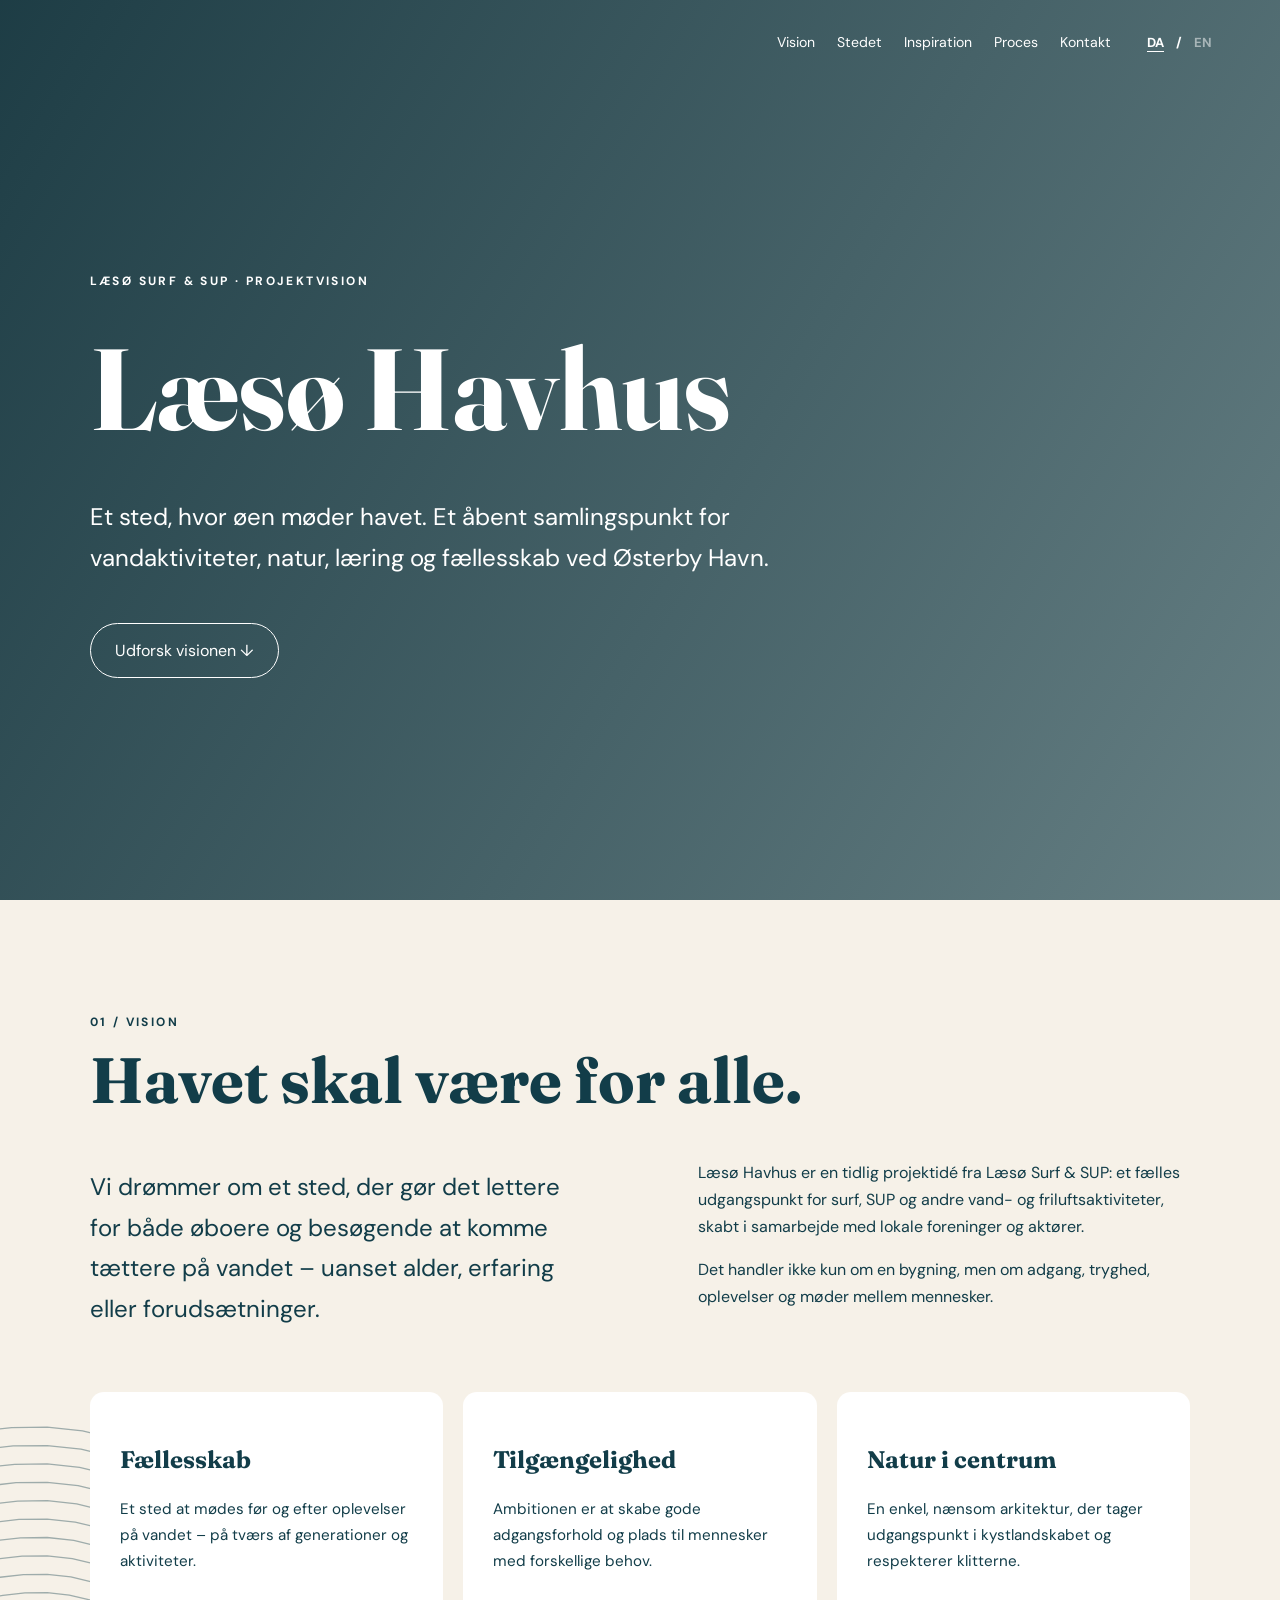
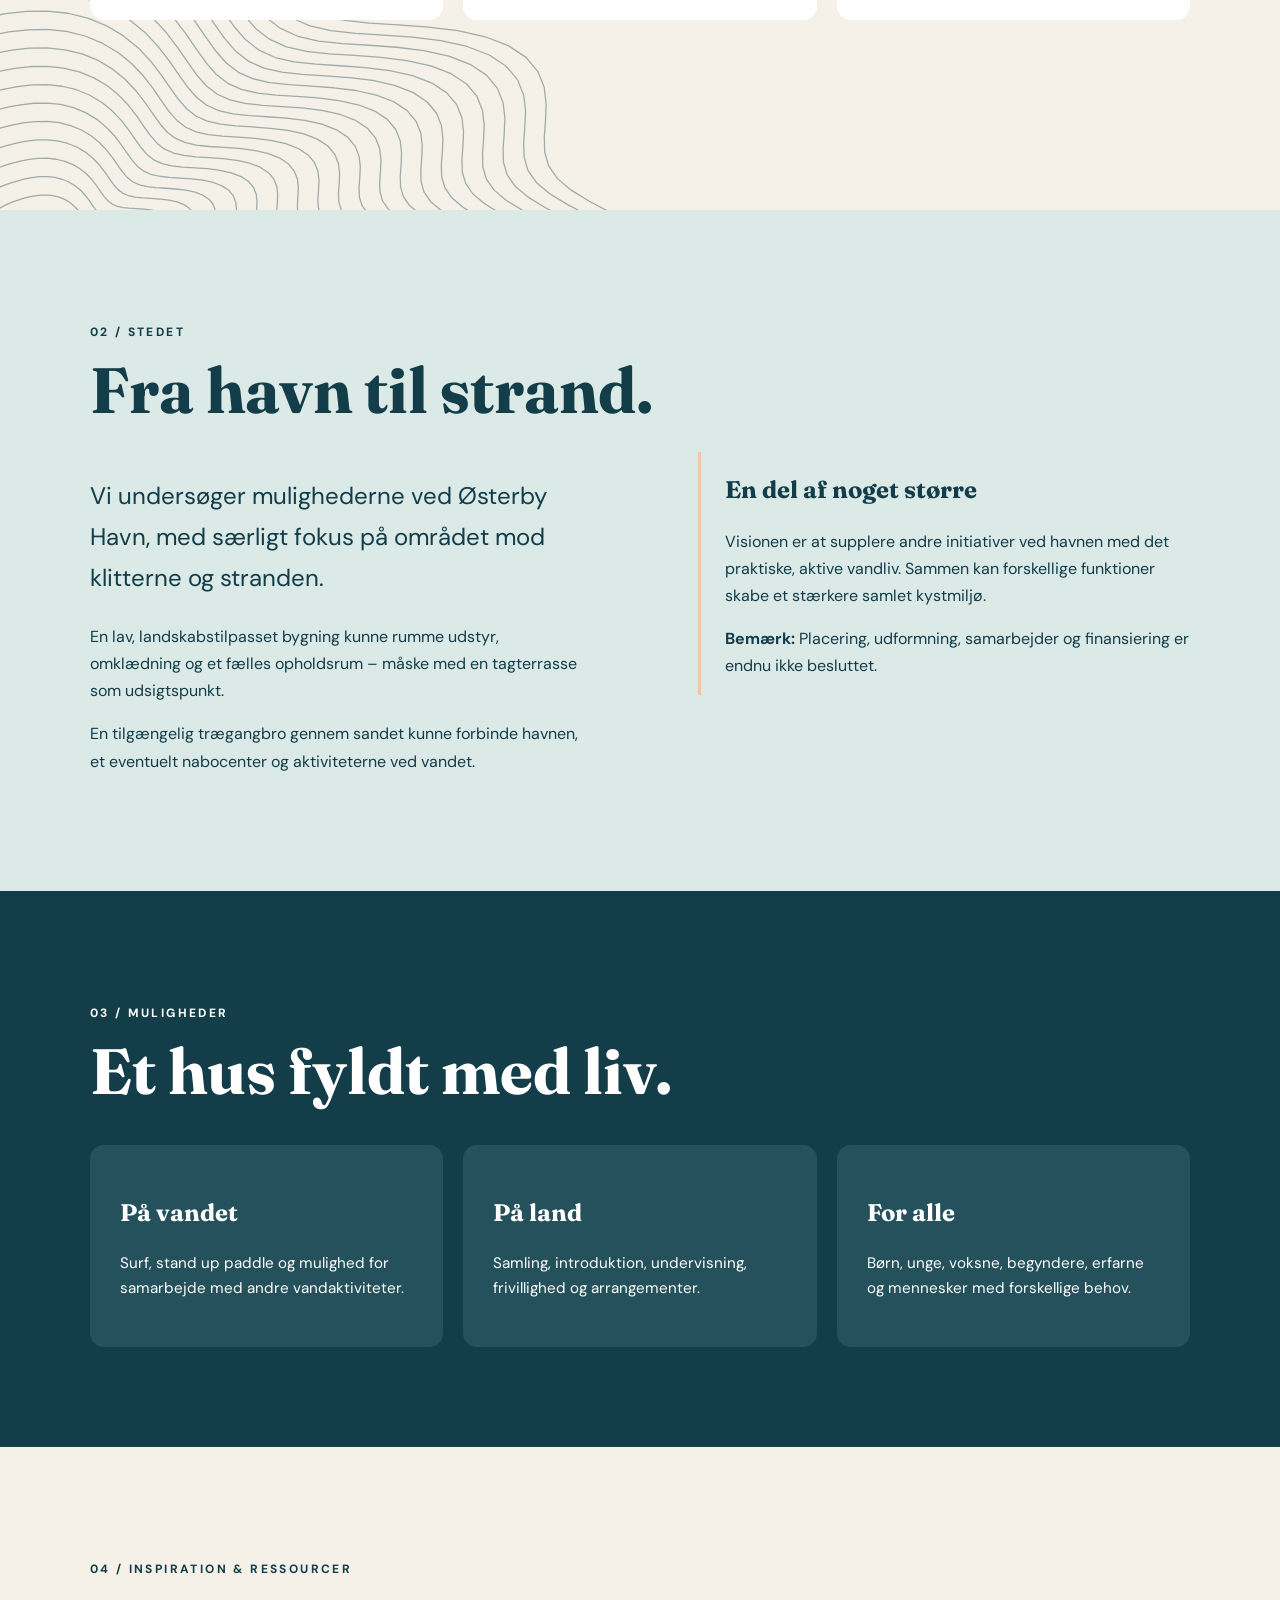
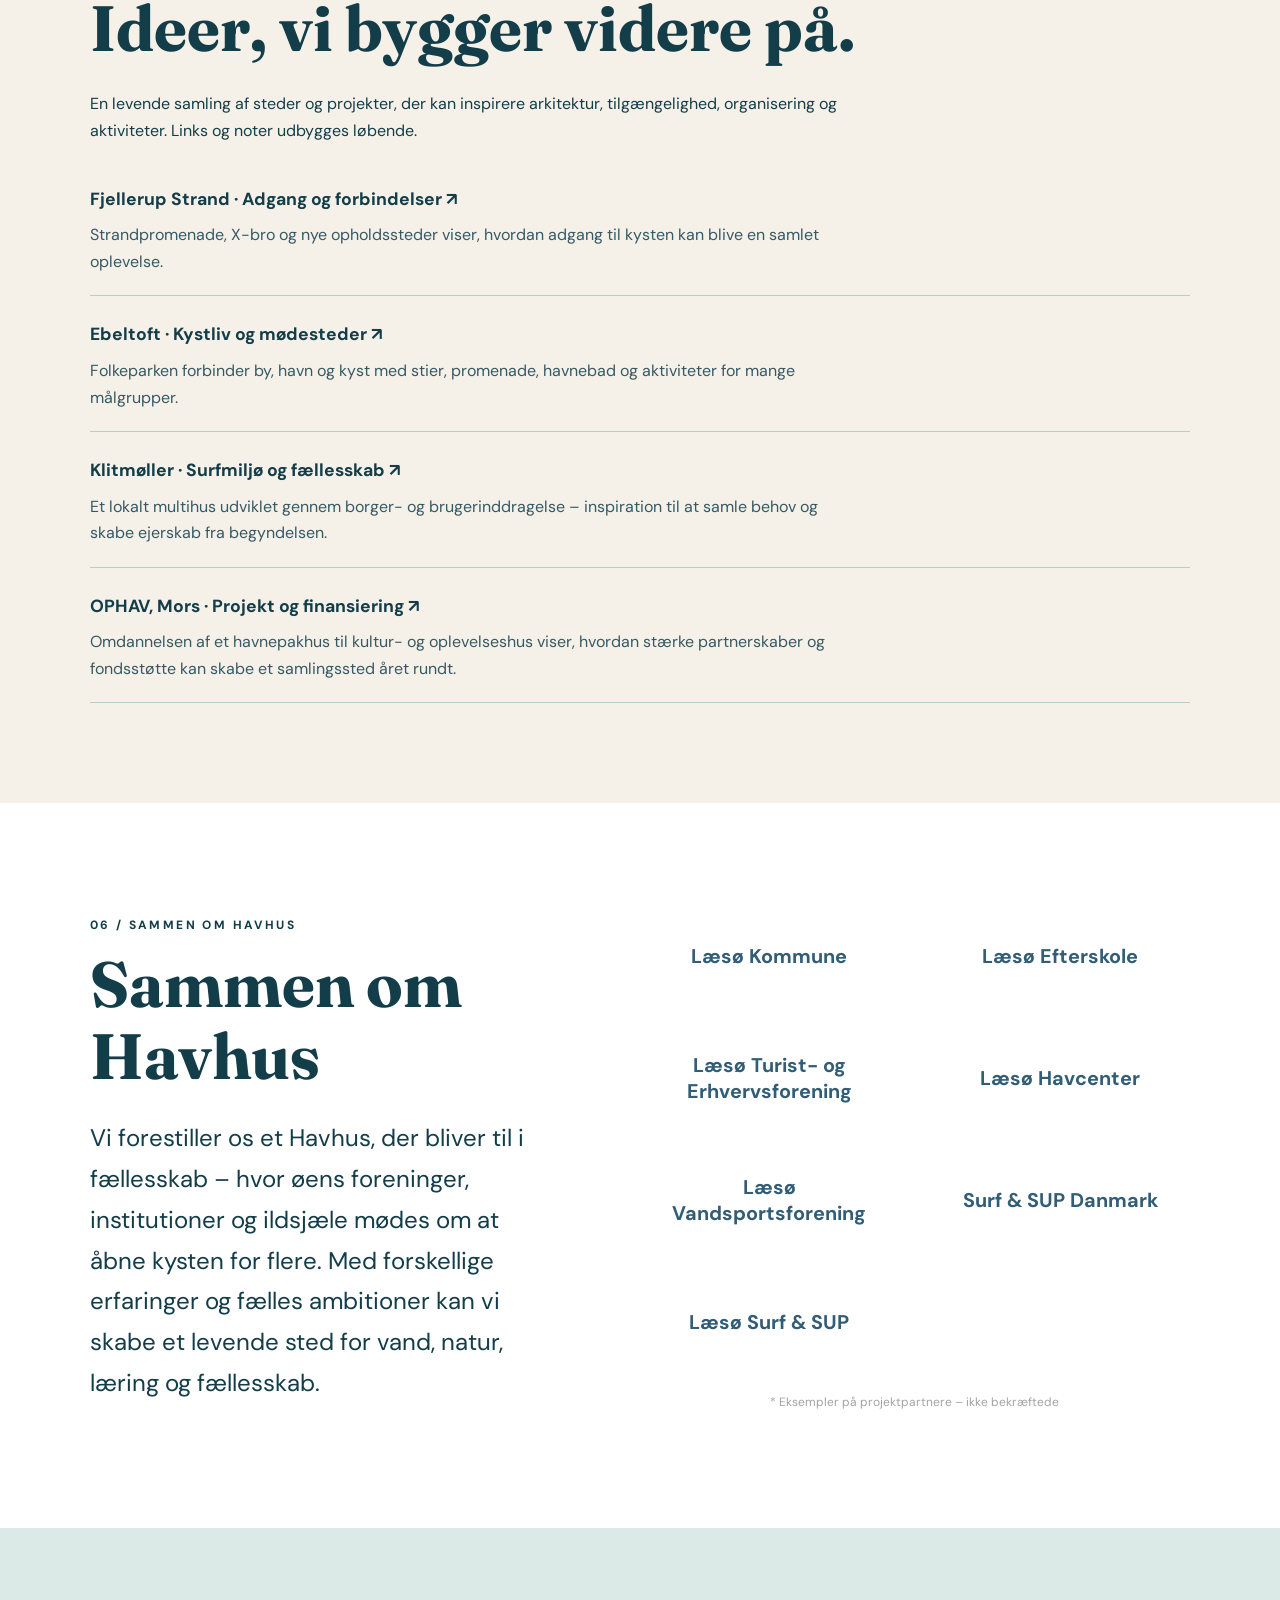
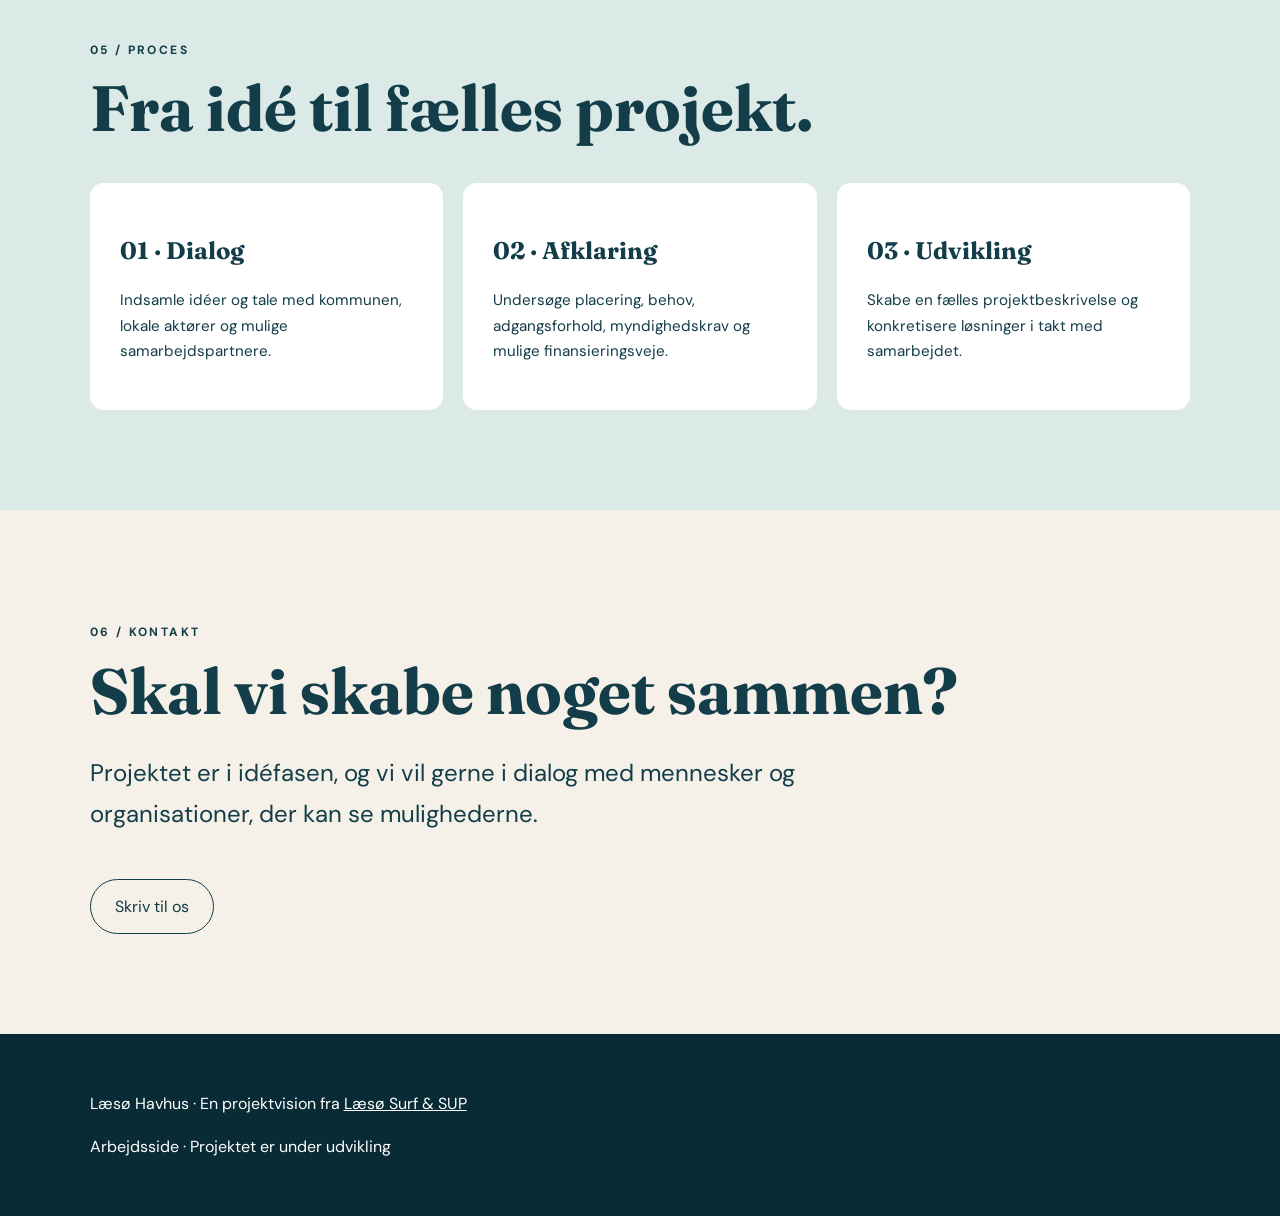
==== commit 10c09366: "Replace wavy lines with nested organic topographic contour artwork" ====
--- a/havhus/index.html
+++ b/havhus/index.html
@@ -1,4 +1,4 @@
 <!doctype html>
 <html lang="da"><head><meta charset="utf-8"><meta name="viewport" content="width=device-width,initial-scale=1"><meta name="robots" content="noindex,follow"><meta name="theme-color" content="#123d49"><title>Læsø Havhus · Vision for vandliv og fællesskab</title><meta name="description" content="En vision for et åbent samlingspunkt for vandaktiviteter, natur og fællesskab ved Østerby Havn."><link href="https://fonts.googleapis.com/css2?family=DM+Sans:wght@400;500;600;700&family=Fraunces:wght@600;700&display=swap" rel="stylesheet"><style>
 :root{--ink:#123d49;--sand:#f6f1e8;--peach:#efc6ac;--sea:#dbe9e7}*{box-sizing:border-box}html{scroll-behavior:smooth}body{margin:0;background:var(--sand);color:var(--ink);font-family:'DM Sans',sans-serif;line-height:1.7}a{color:inherit}header{display:flex;align-items:center;justify-content:space-between;padding:18px max(5vw,20px);background:#fff}header img{width:120px;height:auto}nav{display:flex;gap:22px;flex-wrap:wrap;font-size:.88rem}nav a{text-decoration:none}nav a:hover{text-decoration:underline}.hero{min-height:72vh;padding:12vh max(7vw,24px);display:flex;flex-direction:column;justify-content:center;background:linear-gradient(120deg,rgba(8,43,53,.91),rgba(18,61,73,.63)),url('../assets/hero.jpg') center/cover;color:white}.eyebrow{text-transform:uppercase;letter-spacing:.2em;font-size:.75rem;font-weight:700}h1,h2,h3{font-family:Fraunces,Georgia,serif;line-height:1.13}h1{font-size:clamp(3.5rem,9vw,8rem);max-width:900px;margin:20px 0}h2{font-size:clamp(2.3rem,5vw,4.5rem);margin:12px 0 26px}h3{font-size:1.5rem}p{max-width:750px}.lead{font-size:clamp(1.15rem,2vw,1.5rem);max-width:760px}.button{align-self:flex-start;width:max-content;max-width:100%;display:inline-block;padding:13px 24px;border:1px solid currentColor;border-radius:50px;text-decoration:none;margin-top:20px}.section{padding:100px max(7vw,24px)}.tint{background:var(--sea)}.dark{background:var(--ink);color:white}.grid{display:grid;grid-template-columns:repeat(3,minmax(0,1fr));gap:20px;margin-top:38px}.tile{padding:30px;background:white;border-radius:14px}.tile p{font-size:.95rem}.dark .tile{background:#24515c}.two{display:grid;grid-template-columns:1fr 1fr;gap:9vw;align-items:start}.note{border-left:3px solid var(--peach);padding-left:24px}.resources a{display:block;padding:18px 0;border-bottom:1px solid #b6ceca;text-decoration:none}.resources a:hover{text-decoration:underline}footer{padding:40px max(7vw,24px);background:#082b35;color:white}footer a{color:white}@media(max-width:750px){header{align-items:flex-start;gap:16px;flex-direction:column}nav{gap:14px}.grid,.two{grid-template-columns:1fr}.section{padding-top:70px;padding-bottom:70px}.hero{min-height:65vh}}
-header .language-switch{display:flex;align-items:center;gap:8px;white-space:nowrap;font-size:.82rem;font-weight:700}header .language-switch button{border:0;background:none;color:var(--ink);opacity:.5;cursor:pointer;font:inherit;padding:4px}header .language-switch button.active{opacity:1;text-decoration:underline;text-underline-offset:4px}header{position:absolute;top:0;left:0;right:0;z-index:10;background:transparent;color:white;padding-top:28px}header nav a,header .language-switch,header .language-switch button{color:white}header nav a:hover,header nav a:focus-visible{color:white;text-decoration:underline;text-underline-offset:5px}.hero{min-height:100svh;min-height:100vh;padding-top:145px}.hero .button{color:white}@media(max-width:750px){header{position:absolute;flex-direction:row;align-items:flex-start;justify-content:space-between;flex-wrap:wrap;gap:12px;padding:18px 22px}header nav{gap:12px;flex:1}.hero{min-height:100svh;padding-top:170px}}.resources .resource-item{padding:10px 0 20px;border-bottom:1px solid #b6ceca}.resources .resource-item a{border:0;padding:14px 0 4px;font-weight:700;font-size:1.1rem}.resources .resource-item p{margin:4px 0 0;color:#355965;line-height:1.65}header nav{margin-left:auto;justify-content:flex-end;text-align:right}header .language-switch{margin-left:32px}@media(max-width:750px){header nav{margin-left:auto;justify-content:flex-end}header .language-switch{margin-left:12px}}.partners{background:#fff}.partner-grid{display:grid;grid-template-columns:repeat(auto-fit,minmax(190px,1fr));gap:18px;margin-top:35px}.partner-name{min-height:112px;padding:24px 18px;display:flex;align-items:center;justify-content:center;text-align:center;background:var(--sand);border:1px solid #e2ded5;border-radius:12px;color:var(--ink);font-weight:700;font-size:1.1rem;line-height:1.35}.partner-note{font-size:.85rem;opacity:.75;margin-top:20px}.partners-layout{display:grid;grid-template-columns:minmax(0,1fr) minmax(0,1.2fr);gap:7vw;align-items:center}.partners .partner-grid{display:grid;grid-template-columns:repeat(2,minmax(0,1fr));gap:22px 30px;margin-top:0}.partners .partner-name{background:transparent;border:0;border-radius:0;min-height:100px;padding:12px 6px;font-size:clamp(1rem,1.55vw,1.45rem);font-weight:700;color:#315d77}.partners .partner-note{color:#858585;font-size:.75rem;margin-top:20px;text-align:center}@media(max-width:850px){.partners-layout{grid-template-columns:1fr;gap:35px}.partners .partner-grid{gap:10px}.partners .partner-name{min-height:85px}}.vision-section{position:relative;overflow:hidden;isolation:isolate;padding-bottom:190px}.vision-section>.contour-art{position:absolute;bottom:-175px;left:-85px;width:min(72vw,850px);height:auto;color:#123d49;opacity:.38;pointer-events:none;z-index:-1}.vision-section> :not(.contour-art){position:relative;z-index:1}@media(max-width:750px){.vision-section{padding-bottom:155px}.vision-section>.contour-art{width:115vw;left:-95px;bottom:-100px;opacity:.25}}</style></head><body><header><nav aria-label="Projektets sektioner"><a href="#vision"><span data-da="Vision" data-en="Vision">Vision</span></a><a href="#stedet"><span data-da="Stedet" data-en="The location">Stedet</span></a><a href="#inspiration"><span data-da="Inspiration" data-en="Inspiration">Inspiration</span></a><a href="#proces"><span data-da="Proces" data-en="Process">Proces</span></a><a href="#kontakt"><span data-da="Kontakt" data-en="Contact">Kontakt</span></a></nav><div class="language-switch" role="group" aria-label="Language"><button type="button" data-lang="da" class="active" aria-pressed="true">DA</button><span aria-hidden="true">/</span><button type="button" data-lang="en" aria-pressed="false">EN</button></div></header><main><section class="hero"><p class="eyebrow"><span data-da="Læsø Surf & SUP · Projektvision" data-en="Læsø Surf & SUP · Project vision">Læsø Surf & SUP · Projektvision</span></p><h1>Læsø Havhus</h1><p class="lead"><span data-da="Et sted, hvor øen møder havet. Et åbent samlingspunkt for vandaktiviteter, natur, læring og fællesskab ved Østerby Havn." data-en="Where the island meets the sea. An open gathering place for water activities, nature, learning and community at Østerby Harbour.">Et sted, hvor øen møder havet. Et åbent samlingspunkt for vandaktiviteter, natur, læring og fællesskab ved Østerby Havn.</span></p><a class="button" href="#vision"><span data-da="Udforsk visionen ↓" data-en="Explore the vision ↓">Udforsk visionen ↓</span></a></section><section class="section vision-section" id="vision"><svg class="contour-art" viewBox="0 0 810 600" aria-hidden="true" focusable="false" preserveAspectRatio="xMinYMax meet" xmlns="http://www.w3.org/2000/svg"><g fill="none" stroke="currentColor" stroke-width="1.45" stroke-linecap="round"><path d="M -40 180 C 100 125 140 280 255 214 S 365 135 430 190 S 500 295 590 230 S 735 170 805 245"/><path d="M -40 197 C 100 142 140 297 255 231 S 365 152 430 207 S 500 312 590 247 S 735 187 805 262"/><path d="M -40 214 C 100 159 140 314 255 248 S 365 169 430 224 S 500 329 590 264 S 735 204 805 279"/><path d="M -40 231 C 100 176 140 331 255 265 S 365 186 430 241 S 500 346 590 281 S 735 221 805 296"/><path d="M -40 248 C 100 193 140 348 255 282 S 365 203 430 258 S 500 363 590 298 S 735 238 805 313"/><path d="M -40 265 C 100 210 140 365 255 299 S 365 220 430 275 S 500 380 590 315 S 735 255 805 330"/><path d="M -40 282 C 100 227 140 382 255 316 S 365 237 430 292 S 500 397 590 332 S 735 272 805 347"/><path d="M -40 299 C 100 244 140 399 255 333 S 365 254 430 309 S 500 414 590 349 S 735 289 805 364"/><path d="M -40 316 C 100 261 140 416 255 350 S 365 271 430 326 S 500 431 590 366 S 735 306 805 381"/><path d="M -40 333 C 100 278 140 433 255 367 S 365 288 430 343 S 500 448 590 383 S 735 323 805 398"/><path d="M -40 350 C 100 295 140 450 255 384 S 365 305 430 360 S 500 465 590 400 S 735 340 805 415"/><path d="M -40 367 C 100 312 140 467 255 401 S 365 322 430 377 S 500 482 590 417 S 735 357 805 432"/><path d="M -40 384 C 100 329 140 484 255 418 S 365 339 430 394 S 500 499 590 434 S 735 374 805 449"/><path d="M -40 401 C 100 346 140 501 255 435 S 365 356 430 411 S 500 516 590 451 S 735 391 805 466"/><path d="M -40 418 C 100 363 140 518 255 452 S 365 373 430 428 S 500 533 590 468 S 735 408 805 483"/><path d="M -40 435 C 100 380 140 535 255 469 S 365 390 430 445 S 500 550 590 485 S 735 425 805 500"/><path d="M -40 452 C 100 397 140 552 255 486 S 365 407 430 462 S 500 567 590 502 S 735 442 805 517"/></g></svg><p class="eyebrow">01 / Vision</p><h2><span data-da="Havet skal være for alle." data-en="The sea is for everyone.">Havet skal være for alle.</span></h2><div class="two"><p class="lead"><span data-da="Vi drømmer om et sted, der gør det lettere for både øboere og besøgende at komme tættere på vandet – uanset alder, erfaring eller forudsætninger." data-en="We envision a place where islanders and visitors can connect with the water, regardless of age, experience or ability.">Vi drømmer om et sted, der gør det lettere for både øboere og besøgende at komme tættere på vandet – uanset alder, erfaring eller forudsætninger.</span></p><div><p><span data-da="Læsø Havhus er en tidlig projektidé fra Læsø Surf & SUP: et fælles udgangspunkt for surf, SUP og andre vand- og friluftsaktiviteter, skabt i samarbejde med lokale foreninger og aktører." data-en="Læsø Havhus is an early-stage concept from Læsø Surf & SUP: a shared base for surfing, paddleboarding and other outdoor water activities, developed with local clubs and partners.">Læsø Havhus er en tidlig projektidé fra Læsø Surf & SUP: et fælles udgangspunkt for surf, SUP og andre vand- og friluftsaktiviteter, skabt i samarbejde med lokale foreninger og aktører.</span></p><p><span data-da="Det handler ikke kun om en bygning, men om adgang, tryghed, oplevelser og møder mellem mennesker." data-en="It is about more than a building: access, safety, experiences and bringing people together.">Det handler ikke kun om en bygning, men om adgang, tryghed, oplevelser og møder mellem mennesker.</span></p></div></div><div class="grid"><article class="tile"><h3><span data-da="Fællesskab" data-en="Community">Fællesskab</span></h3><p><span data-da="Et sted at mødes før og efter oplevelser på vandet – på tværs af generationer og aktiviteter." data-en="A place to gather before and after time on the water, across generations and activities.">Et sted at mødes før og efter oplevelser på vandet – på tværs af generationer og aktiviteter.</span></p></article><article class="tile"><h3><span data-da="Tilgængelighed" data-en="Accessibility">Tilgængelighed</span></h3><p><span data-da="Ambitionen er at skabe gode adgangsforhold og plads til mennesker med forskellige behov." data-en="Our ambition is to provide welcoming access for people with different needs.">Ambitionen er at skabe gode adgangsforhold og plads til mennesker med forskellige behov.</span></p></article><article class="tile"><h3><span data-da="Natur i centrum" data-en="Nature first">Natur i centrum</span></h3><p><span data-da="En enkel, nænsom arkitektur, der tager udgangspunkt i kystlandskabet og respekterer klitterne." data-en="Simple, sensitive architecture rooted in the coastal landscape and respectful of the dunes.">En enkel, nænsom arkitektur, der tager udgangspunkt i kystlandskabet og respekterer klitterne.</span></p></article></div></section><section class="section tint" id="stedet"><p class="eyebrow">02 / Stedet</p><h2><span data-da="Fra havn til strand." data-en="From harbour to beach.">Fra havn til strand.</span></h2><div class="two"><div><p class="lead"><span data-da="Vi undersøger mulighederne ved Østerby Havn, med særligt fokus på området mod klitterne og stranden." data-en="We are exploring opportunities at Østerby Harbour, especially the area towards the dunes and beach.">Vi undersøger mulighederne ved Østerby Havn, med særligt fokus på området mod klitterne og stranden.</span></p><p><span data-da="En lav, landskabstilpasset bygning kunne rumme udstyr, omklædning og et fælles opholdsrum – måske med en tagterrasse som udsigtspunkt." data-en="A low-profile building integrated into the landscape could provide equipment storage, changing facilities and a shared gathering space, perhaps with a rooftop viewing terrace.">En lav, landskabstilpasset bygning kunne rumme udstyr, omklædning og et fælles opholdsrum – måske med en tagterrasse som udsigtspunkt.</span></p><p><span data-da="En tilgængelig trægangbro gennem sandet kunne forbinde havnen, et eventuelt nabocenter og aktiviteterne ved vandet." data-en="An accessible wooden boardwalk across the sand could connect the harbour, a neighbouring centre and activities by the water.">En tilgængelig trægangbro gennem sandet kunne forbinde havnen, et eventuelt nabocenter og aktiviteterne ved vandet.</span></p></div><aside class="note"><h3><span data-da="En del af noget større" data-en="Part of something bigger">En del af noget større</span></h3><p><span data-da="Visionen er at supplere andre initiativer ved havnen med det praktiske, aktive vandliv. Sammen kan forskellige funktioner skabe et stærkere samlet kystmiljø." data-en="The vision is to complement other harbour initiatives with hands-on water activities. Together, different functions could create a stronger coastal destination.">Visionen er at supplere andre initiativer ved havnen med det praktiske, aktive vandliv. Sammen kan forskellige funktioner skabe et stærkere samlet kystmiljø.</span></p><p><strong><span data-da="Bemærk:" data-en="Please note:">Bemærk:</span></strong> Placering, udformning, samarbejder og finansiering er endnu ikke besluttet.</p></aside></div></section><section class="section dark" id="aktiviteter"><p class="eyebrow">03 / Muligheder</p><h2><span data-da="Et hus fyldt med liv." data-en="A place full of life.">Et hus fyldt med liv.</span></h2><div class="grid"><article class="tile"><h3><span data-da="På vandet" data-en="On the water">På vandet</span></h3><p><span data-da="Surf, stand up paddle og mulighed for samarbejde med andre vandaktiviteter." data-en="Surfing, stand-up paddleboarding and opportunities to collaborate with other water sports.">Surf, stand up paddle og mulighed for samarbejde med andre vandaktiviteter.</span></p></article><article class="tile"><h3><span data-da="På land" data-en="On land">På land</span></h3><p><span data-da="Samling, introduktion, undervisning, frivillighed og arrangementer." data-en="Gatherings, introductions, lessons, volunteering and events.">Samling, introduktion, undervisning, frivillighed og arrangementer.</span></p></article><article class="tile"><h3><span data-da="For alle" data-en="For everyone">For alle</span></h3><p><span data-da="Børn, unge, voksne, begyndere, erfarne og mennesker med forskellige behov." data-en="Children, young people, adults, beginners, experienced participants and people with different needs.">Børn, unge, voksne, begyndere, erfarne og mennesker med forskellige behov.</span></p></article></div></section><section class="section resources" id="inspiration"><p class="eyebrow">04 / Inspiration & ressourcer</p><h2><span data-da="Ideer, vi bygger videre på." data-en="Ideas to build on.">Ideer, vi bygger videre på.</span></h2><p><span data-da="En levende samling af steder og projekter, der kan inspirere arkitektur, tilgængelighed, organisering og aktiviteter. Links og noter udbygges løbende." data-en="A growing collection of places and projects inspiring architecture, accessibility, organisation and activities. We will keep adding links and notes.">En levende samling af steder og projekter, der kan inspirere arkitektur, tilgængelighed, organisering og aktiviteter. Links og noter udbygges løbende.</span></p><div class="resource-item"><a href="https://norddjurs.dk/oplev-norddjurs/fjellerup-udvikling" target="_blank" rel="noopener"><span data-da="Fjellerup Strand · Adgang og forbindelser ↗" data-en="Fjellerup Beach · Access and connections ↗">Fjellerup Strand · Adgang og forbindelser ↗</span></a><p><span data-da="Strandpromenade, X-bro og nye opholdssteder viser, hvordan adgang til kysten kan blive en samlet oplevelse." data-en="A beach promenade, X-shaped pier and new gathering spots show how coastal access can become a connected experience.">Strandpromenade, X-bro og nye opholdssteder viser, hvordan adgang til kysten kan blive en samlet oplevelse.</span></p></div><div class="resource-item"><a href="https://www.syddjurs.dk/politik/udviklingsprojekter/folkeparken-paa-halvoeen-i-ebeltoft" target="_blank" rel="noopener"><span data-da="Ebeltoft · Kystliv og mødesteder ↗" data-en="Ebeltoft · Coastal life and gathering places ↗">Ebeltoft · Kystliv og mødesteder ↗</span></a><p><span data-da="Folkeparken forbinder by, havn og kyst med stier, promenade, havnebad og aktiviteter for mange målgrupper." data-en="Folkeparken connects town, harbour and coast with paths, a promenade, harbour swimming and activities for many different users.">Folkeparken forbinder by, havn og kyst med stier, promenade, havnebad og aktiviteter for mange målgrupper.</span></p></div><div class="resource-item"><a href="https://www.klitmollerhus.dk/" target="_blank" rel="noopener"><span data-da="Klitmøller · Surfmiljø og fællesskab ↗" data-en="Klitmøller · Surf culture and community ↗">Klitmøller · Surfmiljø og fællesskab ↗</span></a><p><span data-da="Et lokalt multihus udviklet gennem borger- og brugerinddragelse – inspiration til at samle behov og skabe ejerskab fra begyndelsen." data-en="A community multi-use centre shaped through resident and user involvement – inspiration for gathering needs and building local ownership from the start.">Et lokalt multihus udviklet gennem borger- og brugerinddragelse – inspiration til at samle behov og skabe ejerskab fra begyndelsen.</span></p></div><div class="resource-item"><a href="https://mors.dk/om-kommunen/nyheder/2025/90-mio-kr-sikrer-nyt-kultur-og-oplevelseshus-paa-mors" target="_blank" rel="noopener"><span data-da="OPHAV, Mors · Projekt og finansiering ↗" data-en="OPHAV, Mors · Project and funding ↗">OPHAV, Mors · Projekt og finansiering ↗</span></a><p><span data-da="Omdannelsen af et havnepakhus til kultur- og oplevelseshus viser, hvordan stærke partnerskaber og fondsstøtte kan skabe et samlingssted året rundt." data-en="The transformation of a harbour warehouse into a cultural destination shows how partnerships and foundation funding can create a year-round gathering place.">Omdannelsen af et havnepakhus til kultur- og oplevelseshus viser, hvordan stærke partnerskaber og fondsstøtte kan skabe et samlingssted året rundt.</span></p></div></section><section class="section partners" id="sammen"><div class="partners-layout"><div class="partners-intro"><p class="eyebrow">06 / Sammen om Havhus</p><h2><span data-da="Sammen om Havhus" data-en="Together for Havhus">Sammen om Havhus</span></h2><p class="lead"><span data-da="Vi forestiller os et Havhus, der bliver til i fællesskab – hvor øens foreninger, institutioner og ildsjæle mødes om at åbne kysten for flere. Med forskellige erfaringer og fælles ambitioner kan vi skabe et levende sted for vand, natur, læring og fællesskab." data-en="We imagine a Havhus shaped together – bringing the island’s associations, institutions and passionate people together to open the coast to more people. Combining different strengths and shared ambitions, we can create a vibrant place for water, nature, learning and community.">Vi forestiller os et Havhus, der bliver til i fællesskab – hvor øens foreninger, institutioner og ildsjæle mødes om at åbne kysten for flere. Med forskellige erfaringer og fælles ambitioner kan vi skabe et levende sted for vand, natur, læring og fællesskab.</span></p></div><div class="partners-display"><div class="partner-grid" aria-label="Eksempler på mulige projektpartnere"><div class="partner-name">Læsø Kommune</div><div class="partner-name">Læsø Efterskole</div><div class="partner-name">Læsø Turist- og Erhvervsforening</div><div class="partner-name">Læsø Havcenter</div><div class="partner-name">Læsø Vandsportsforening</div><div class="partner-name">Surf &amp; SUP Danmark</div><div class="partner-name">Læsø Surf &amp; SUP</div></div><p class="partner-note"><span data-da="* Eksempler på projektpartnere – ikke bekræftede" data-en="* Examples of potential project partners – not confirmed">* Eksempler på projektpartnere – ikke bekræftede</span></p></div></div></section><section class="section tint" id="proces"><p class="eyebrow">05 / Proces</p><h2><span data-da="Fra idé til fælles projekt." data-en="From idea to shared project.">Fra idé til fælles projekt.</span></h2><div class="grid"><article class="tile"><h3><span data-da="01 · Dialog" data-en="01 · Dialogue">01 · Dialog</span></h3><p><span data-da="Indsamle idéer og tale med kommunen, lokale aktører og mulige samarbejdspartnere." data-en="Gather ideas and talk with the municipality, local organisations and potential partners.">Indsamle idéer og tale med kommunen, lokale aktører og mulige samarbejdspartnere.</span></p></article><article class="tile"><h3><span data-da="02 · Afklaring" data-en="02 · Exploration">02 · Afklaring</span></h3><p><span data-da="Undersøge placering, behov, adgangsforhold, myndighedskrav og mulige finansieringsveje." data-en="Explore location, needs, accessibility, regulatory requirements and possible funding.">Undersøge placering, behov, adgangsforhold, myndighedskrav og mulige finansieringsveje.</span></p></article><article class="tile"><h3><span data-da="03 · Udvikling" data-en="03 · Development">03 · Udvikling</span></h3><p><span data-da="Skabe en fælles projektbeskrivelse og konkretisere løsninger i takt med samarbejdet." data-en="Develop a shared project brief and refine solutions together.">Skabe en fælles projektbeskrivelse og konkretisere løsninger i takt med samarbejdet.</span></p></article></div></section><section class="section" id="kontakt"><p class="eyebrow">06 / Kontakt</p><h2><span data-da="Skal vi skabe noget sammen?" data-en="Shall we build something together?">Skal vi skabe noget sammen?</span></h2><p class="lead"><span data-da="Projektet er i idéfasen, og vi vil gerne i dialog med mennesker og organisationer, der kan se mulighederne." data-en="The project is at the concept stage, and we welcome conversations with people and organisations who see its potential.">Projektet er i idéfasen, og vi vil gerne i dialog med mennesker og organisationer, der kan se mulighederne.</span></p><a class="button" href="mailto:hej@laesoesurf.com?subject=Læsø%20Havhus"><span data-da="Skriv til os" data-en="Get in touch">Skriv til os</span></a></section></main><footer><p>Læsø Havhus · En projektvision fra <a href="/">Læsø Surf & SUP</a></p><p><span data-da="Arbejdsside · Projektet er under udvikling" data-en="Working page · Project in development">Arbejdsside · Projektet er under udvikling</span></p></footer><script>const buttons=document.querySelectorAll('[data-lang]');function setLanguage(lang){document.documentElement.lang=lang;document.querySelectorAll('[data-da][data-en]').forEach(el=>{el.textContent=el.dataset[lang]});buttons.forEach(b=>{const active=b.dataset.lang===lang;b.classList.toggle('active',active);b.setAttribute('aria-pressed',String(active))});document.title=lang==='da'?'Læsø Havhus · Vision for vandliv og fællesskab':'Læsø Havhus · A vision for water and community';try{localStorage.setItem('laesoe-language',lang)}catch(e){}}buttons.forEach(b=>b.addEventListener('click',()=>setLanguage(b.dataset.lang)));let initial='da';try{initial=localStorage.getItem('laesoe-language')==='en'?'en':'da'}catch(e){}setLanguage(initial);</script></body></html>+header .language-switch{display:flex;align-items:center;gap:8px;white-space:nowrap;font-size:.82rem;font-weight:700}header .language-switch button{border:0;background:none;color:var(--ink);opacity:.5;cursor:pointer;font:inherit;padding:4px}header .language-switch button.active{opacity:1;text-decoration:underline;text-underline-offset:4px}header{position:absolute;top:0;left:0;right:0;z-index:10;background:transparent;color:white;padding-top:28px}header nav a,header .language-switch,header .language-switch button{color:white}header nav a:hover,header nav a:focus-visible{color:white;text-decoration:underline;text-underline-offset:5px}.hero{min-height:100svh;min-height:100vh;padding-top:145px}.hero .button{color:white}@media(max-width:750px){header{position:absolute;flex-direction:row;align-items:flex-start;justify-content:space-between;flex-wrap:wrap;gap:12px;padding:18px 22px}header nav{gap:12px;flex:1}.hero{min-height:100svh;padding-top:170px}}.resources .resource-item{padding:10px 0 20px;border-bottom:1px solid #b6ceca}.resources .resource-item a{border:0;padding:14px 0 4px;font-weight:700;font-size:1.1rem}.resources .resource-item p{margin:4px 0 0;color:#355965;line-height:1.65}header nav{margin-left:auto;justify-content:flex-end;text-align:right}header .language-switch{margin-left:32px}@media(max-width:750px){header nav{margin-left:auto;justify-content:flex-end}header .language-switch{margin-left:12px}}.partners{background:#fff}.partner-grid{display:grid;grid-template-columns:repeat(auto-fit,minmax(190px,1fr));gap:18px;margin-top:35px}.partner-name{min-height:112px;padding:24px 18px;display:flex;align-items:center;justify-content:center;text-align:center;background:var(--sand);border:1px solid #e2ded5;border-radius:12px;color:var(--ink);font-weight:700;font-size:1.1rem;line-height:1.35}.partner-note{font-size:.85rem;opacity:.75;margin-top:20px}.partners-layout{display:grid;grid-template-columns:minmax(0,1fr) minmax(0,1.2fr);gap:7vw;align-items:center}.partners .partner-grid{display:grid;grid-template-columns:repeat(2,minmax(0,1fr));gap:22px 30px;margin-top:0}.partners .partner-name{background:transparent;border:0;border-radius:0;min-height:100px;padding:12px 6px;font-size:clamp(1rem,1.55vw,1.45rem);font-weight:700;color:#315d77}.partners .partner-note{color:#858585;font-size:.75rem;margin-top:20px;text-align:center}@media(max-width:850px){.partners-layout{grid-template-columns:1fr;gap:35px}.partners .partner-grid{gap:10px}.partners .partner-name{min-height:85px}}.vision-section{position:relative;overflow:hidden;isolation:isolate;padding-bottom:190px}.vision-section>.contour-art{position:absolute;bottom:-175px;left:-85px;width:min(72vw,850px);height:auto;color:#123d49;opacity:.38;pointer-events:none;z-index:-1}.vision-section> :not(.contour-art){position:relative;z-index:1}@media(max-width:750px){.vision-section{padding-bottom:155px}.vision-section>.contour-art{width:115vw;left:-95px;bottom:-100px;opacity:.35}}</style></head><body><header><nav aria-label="Projektets sektioner"><a href="#vision"><span data-da="Vision" data-en="Vision">Vision</span></a><a href="#stedet"><span data-da="Stedet" data-en="The location">Stedet</span></a><a href="#inspiration"><span data-da="Inspiration" data-en="Inspiration">Inspiration</span></a><a href="#proces"><span data-da="Proces" data-en="Process">Proces</span></a><a href="#kontakt"><span data-da="Kontakt" data-en="Contact">Kontakt</span></a></nav><div class="language-switch" role="group" aria-label="Language"><button type="button" data-lang="da" class="active" aria-pressed="true">DA</button><span aria-hidden="true">/</span><button type="button" data-lang="en" aria-pressed="false">EN</button></div></header><main><section class="hero"><p class="eyebrow"><span data-da="Læsø Surf & SUP · Projektvision" data-en="Læsø Surf & SUP · Project vision">Læsø Surf & SUP · Projektvision</span></p><h1>Læsø Havhus</h1><p class="lead"><span data-da="Et sted, hvor øen møder havet. Et åbent samlingspunkt for vandaktiviteter, natur, læring og fællesskab ved Østerby Havn." data-en="Where the island meets the sea. An open gathering place for water activities, nature, learning and community at Østerby Harbour.">Et sted, hvor øen møder havet. Et åbent samlingspunkt for vandaktiviteter, natur, læring og fællesskab ved Østerby Havn.</span></p><a class="button" href="#vision"><span data-da="Udforsk visionen ↓" data-en="Explore the vision ↓">Udforsk visionen ↓</span></a></section><section class="section vision-section" id="vision"><svg class="contour-art" viewBox="0 0 900 650" aria-hidden="true" focusable="false" preserveAspectRatio="xMinYMax meet" xmlns="http://www.w3.org/2000/svg"><g fill="none" stroke="currentColor" stroke-width="1.35" stroke-linejoin="round"><path d="M232.0 530.0 L234.6 532.4 L236.6 534.9 L238.2 537.5 L239.3 540.1 L240.0 542.8 L240.4 545.5 L240.5 548.3 L240.3 551.1 L239.6 553.9 L238.5 556.6 L236.7 559.2 L234.0 561.5 L230.5 563.5 L226.0 565.1 L220.8 566.1 L214.9 566.7 L208.7 566.8 L202.4 566.6 L196.3 566.1 L190.7 565.6 L185.7 565.3 L181.5 565.2 L177.9 565.6 L175.0 566.5 L172.4 567.8 L170.0 569.4 L167.6 571.3 L165.0 573.1 L162.0 574.8 L158.7 576.1 L155.2 576.8 L151.4 577.0 L147.5 576.6 L143.7 575.8 L140.0 574.7 L136.5 573.5 L133.2 572.3 L130.0 571.4 L126.8 570.9 L123.4 570.7 L119.8 571.0 L115.9 571.6 L111.7 572.3 L107.1 573.2 L102.3 573.9 L97.3 574.5 L92.3 574.7 L87.4 574.7 L82.6 574.3 L77.8 573.7 L73.3 572.8 L68.8 571.8 L64.4 570.5 L60.1 569.2 L55.9 567.6 L52.0 565.8 L48.6 563.8 L45.8 561.6 L43.8 559.0 L42.9 556.2 L43.0 553.2 L44.4 550.1 L46.7 547.0 L49.9 543.9 L53.5 541.1 L57.3 538.4 L60.7 536.0 L63.5 533.9 L65.4 531.9 L66.2 530.0 L66.0 528.1 L65.1 526.2 L63.6 524.2 L61.9 522.1 L60.5 519.8 L59.6 517.6 L59.6 515.3 L60.5 513.3 L62.5 511.4 L65.2 509.8 L68.5 508.4 L72.2 507.3 L75.8 506.2 L79.1 505.2 L81.9 504.0 L84.2 502.7 L85.9 501.0 L87.2 499.0 L88.2 496.7 L89.1 494.2 L90.2 491.6 L91.6 488.8 L93.3 486.2 L95.5 483.7 L98.2 481.4 L101.3 479.2 L104.8 477.3 L108.5 475.6 L112.4 474.0 L116.6 472.5 L121.0 471.2 L125.5 470.0 L130.2 469.1 L135.1 468.5 L140.0 468.5 L144.9 469.0 L149.6 470.2 L154.0 472.0 L158.0 474.3 L161.5 477.2 L164.4 480.3 L166.9 483.5 L169.0 486.6 L171.0 489.3 L173.0 491.6 L175.2 493.3 L177.8 494.5 L180.9 495.2 L184.6 495.6 L188.5 495.9 L192.7 496.2 L196.8 496.7 L200.6 497.5 L203.8 498.7 L206.3 500.4 L207.9 502.3 L208.8 504.5 L209.1 506.9 L209.0 509.2 L208.8 511.4 L208.9 513.5 L209.4 515.4 L210.6 517.1 L212.6 518.8 L215.2 520.4 L218.4 522.0 L221.9 523.8 L225.5 525.7 L228.9 527.8 L232.0 530.0 Z"/><path d="M261.1 530.0 L264.5 533.1 L267.2 536.4 L269.3 539.8 L270.7 543.3 L271.6 546.8 L272.1 550.5 L272.3 554.1 L272.0 557.8 L271.2 561.4 L269.7 565.0 L267.3 568.4 L263.8 571.5 L259.1 574.1 L253.3 576.2 L246.4 577.6 L238.7 578.3 L230.5 578.5 L222.1 578.2 L214.1 577.6 L206.7 576.9 L200.2 576.5 L194.6 576.4 L190.0 576.9 L186.1 578.0 L182.7 579.7 L179.6 581.9 L176.4 584.4 L172.9 586.8 L169.0 589.0 L164.7 590.6 L159.9 591.6 L155.0 591.9 L149.9 591.4 L144.8 590.3 L140.0 588.9 L135.4 587.3 L131.1 585.7 L126.8 584.5 L122.6 583.8 L118.2 583.6 L113.4 584.0 L108.3 584.7 L102.7 585.7 L96.7 586.8 L90.4 587.8 L83.8 588.5 L77.3 588.9 L70.7 588.8 L64.4 588.4 L58.2 587.6 L52.1 586.4 L46.2 585.0 L40.4 583.4 L34.8 581.6 L29.3 579.5 L24.2 577.2 L19.6 574.6 L15.9 571.6 L13.3 568.2 L12.1 564.5 L12.3 560.6 L14.1 556.5 L17.2 552.4 L21.4 548.4 L26.2 544.6 L31.1 541.1 L35.6 537.9 L39.3 535.1 L41.7 532.5 L42.8 530.0 L42.6 527.5 L41.3 525.0 L39.4 522.4 L37.2 519.5 L35.3 516.6 L34.2 513.6 L34.1 510.7 L35.4 508.0 L37.9 505.5 L41.5 503.4 L45.9 501.6 L50.7 500.1 L55.4 498.7 L59.8 497.3 L63.5 495.8 L66.5 494.0 L68.8 491.8 L70.5 489.2 L71.8 486.2 L73.0 482.9 L74.4 479.4 L76.2 475.8 L78.5 472.3 L81.5 469.0 L85.0 465.9 L89.1 463.2 L93.6 460.7 L98.5 458.4 L103.7 456.3 L109.2 454.3 L114.9 452.5 L120.9 451.0 L127.1 449.8 L133.5 449.1 L140.0 449.0 L146.4 449.7 L152.6 451.2 L158.5 453.6 L163.7 456.7 L168.3 460.5 L172.2 464.6 L175.4 468.8 L178.2 472.9 L180.8 476.5 L183.4 479.4 L186.3 481.7 L189.8 483.3 L193.9 484.2 L198.7 484.7 L203.9 485.0 L209.4 485.4 L214.8 486.1 L219.8 487.2 L224.0 488.8 L227.3 491.0 L229.4 493.6 L230.6 496.5 L230.9 499.5 L230.8 502.6 L230.6 505.5 L230.7 508.3 L231.4 510.8 L233.0 513.1 L235.5 515.2 L239.0 517.3 L243.2 519.5 L247.8 521.8 L252.5 524.3 L257.1 527.1 L261.1 530.0 Z"/><path d="M290.2 530.0 L294.5 533.9 L297.8 538.0 L300.4 542.2 L302.1 546.5 L303.3 550.9 L303.9 555.4 L304.1 559.9 L303.8 564.5 L302.7 569.0 L300.9 573.4 L297.9 577.6 L293.6 581.5 L287.8 584.7 L280.5 587.3 L272.0 589.0 L262.4 590.0 L252.2 590.2 L241.9 589.8 L232.0 589.0 L222.8 588.2 L214.7 587.6 L207.7 587.6 L202.0 588.2 L197.1 589.6 L193.0 591.7 L189.1 594.4 L185.1 597.4 L180.8 600.5 L176.0 603.2 L170.6 605.2 L164.7 606.5 L158.5 606.8 L152.2 606.2 L146.0 604.9 L140.0 603.0 L134.3 601.0 L128.9 599.2 L123.7 597.7 L118.4 596.8 L112.9 596.5 L107.1 596.9 L100.7 597.9 L93.7 599.1 L86.3 600.5 L78.4 601.7 L70.3 602.6 L62.2 603.1 L54.1 603.0 L46.2 602.4 L38.5 601.4 L31.0 600.0 L23.7 598.2 L16.5 596.2 L9.5 594.0 L2.7 591.4 L-3.7 588.5 L-9.3 585.3 L-13.9 581.6 L-17.1 577.4 L-18.7 572.9 L-18.4 568.0 L-16.2 562.9 L-12.3 557.8 L-7.2 552.8 L-1.2 548.1 L4.9 543.8 L10.5 539.8 L15.0 536.3 L18.1 533.1 L19.5 530.0 L19.2 527.0 L17.6 523.8 L15.1 520.5 L12.4 517.0 L10.1 513.4 L8.7 509.7 L8.7 506.1 L10.2 502.7 L13.4 499.6 L17.8 497.0 L23.3 494.8 L29.2 492.9 L35.1 491.2 L40.5 489.5 L45.1 487.6 L48.8 485.3 L51.6 482.6 L53.7 479.4 L55.4 475.7 L56.9 471.6 L58.6 467.2 L60.9 462.8 L63.8 458.4 L67.4 454.3 L71.8 450.5 L76.8 447.1 L82.4 444.0 L88.5 441.1 L95.0 438.5 L101.8 436.1 L108.9 433.9 L116.3 432.0 L124.0 430.5 L132.0 429.6 L140.0 429.5 L148.0 430.4 L155.7 432.3 L162.9 435.2 L169.4 439.1 L175.1 443.7 L179.9 448.9 L184.0 454.1 L187.4 459.1 L190.6 463.6 L193.9 467.3 L197.5 470.1 L201.8 472.0 L206.9 473.2 L212.8 473.8 L219.3 474.2 L226.1 474.7 L232.8 475.5 L239.0 476.9 L244.2 478.9 L248.3 481.6 L250.9 484.8 L252.4 488.4 L252.8 492.2 L252.6 496.0 L252.4 499.7 L252.5 503.0 L253.4 506.1 L255.3 509.0 L258.5 511.7 L262.8 514.3 L268.0 517.0 L273.7 519.8 L279.6 523.0 L285.2 526.3 L290.2 530.0 Z"/><path d="M319.4 530.0 L324.4 534.6 L328.4 539.5 L331.4 544.5 L333.6 549.7 L334.9 555.0 L335.7 560.3 L335.9 565.7 L335.5 571.1 L334.3 576.6 L332.1 581.9 L328.5 586.9 L323.3 591.4 L316.4 595.3 L307.8 598.4 L297.6 600.5 L286.1 601.6 L274.0 601.8 L261.7 601.4 L249.8 600.5 L238.8 599.5 L229.1 598.8 L220.9 598.7 L214.0 599.4 L208.2 601.1 L203.2 603.6 L198.6 606.9 L193.9 610.5 L188.7 614.1 L183.0 617.3 L176.6 619.8 L169.5 621.3 L162.1 621.7 L154.6 621.0 L147.2 619.4 L140.0 617.2 L133.2 614.8 L126.8 612.6 L120.5 610.8 L114.2 609.7 L107.7 609.4 L100.7 609.9 L93.1 611.0 L84.8 612.5 L75.9 614.1 L66.5 615.6 L56.8 616.7 L47.1 617.2 L37.4 617.2 L28.0 616.5 L18.8 615.2 L9.9 613.5 L1.1 611.5 L-7.5 609.1 L-15.9 606.4 L-23.9 603.3 L-31.5 599.9 L-38.3 596.0 L-43.8 591.6 L-47.6 586.6 L-49.4 581.2 L-49.1 575.3 L-46.5 569.3 L-41.9 563.1 L-35.7 557.2 L-28.6 551.6 L-21.3 546.4 L-14.6 541.7 L-9.2 537.5 L-5.5 533.7 L-3.9 530.0 L-4.2 526.4 L-6.1 522.6 L-9.1 518.7 L-12.3 514.5 L-15.1 510.1 L-16.8 505.7 L-16.8 501.4 L-14.9 497.4 L-11.2 493.8 L-5.8 490.6 L0.7 487.9 L7.7 485.7 L14.7 483.6 L21.2 481.6 L26.7 479.3 L31.2 476.7 L34.5 473.4 L37.0 469.6 L39.0 465.1 L40.8 460.2 L42.9 455.0 L45.5 449.7 L49.0 444.6 L53.3 439.7 L58.5 435.1 L64.6 431.0 L71.3 427.3 L78.5 423.9 L86.3 420.8 L94.4 417.9 L102.9 415.3 L111.7 413.0 L120.9 411.2 L130.4 410.2 L140.0 410.0 L149.5 411.1 L158.7 413.3 L167.3 416.8 L175.1 421.5 L181.9 427.0 L187.7 433.1 L192.5 439.4 L196.6 445.4 L200.4 450.7 L204.3 455.1 L208.6 458.5 L213.8 460.8 L219.9 462.2 L226.9 462.9 L234.7 463.4 L242.8 464.0 L250.8 465.0 L258.2 466.6 L264.4 469.0 L269.2 472.2 L272.4 476.0 L274.2 480.3 L274.7 484.9 L274.5 489.4 L274.1 493.8 L274.3 497.8 L275.3 501.5 L277.7 504.9 L281.5 508.1 L286.6 511.2 L292.8 514.4 L299.7 517.9 L306.7 521.6 L313.4 525.6 L319.4 530.0 Z"/><path d="M348.5 530.0 L354.4 535.4 L359.0 541.1 L362.5 546.9 L365.0 552.9 L366.6 559.0 L367.5 565.2 L367.7 571.5 L367.2 577.8 L365.9 584.1 L363.3 590.3 L359.1 596.1 L353.1 601.4 L345.1 605.9 L335.0 609.5 L323.1 611.9 L309.9 613.2 L295.7 613.5 L281.4 613.0 L267.6 611.9 L254.9 610.8 L243.6 610.0 L234.0 609.9 L226.0 610.7 L219.3 612.6 L213.5 615.6 L208.1 619.4 L202.6 623.6 L196.6 627.8 L190.0 631.5 L182.5 634.4 L174.3 636.1 L165.7 636.6 L157.0 635.7 L148.3 633.9 L140.0 631.4 L132.1 628.6 L124.6 626.0 L117.3 623.9 L110.0 622.6 L102.4 622.3 L94.3 622.9 L85.4 624.2 L75.8 625.9 L65.5 627.8 L54.6 629.5 L43.3 630.8 L32.0 631.4 L20.8 631.3 L9.8 630.5 L-0.9 629.1 L-11.3 627.1 L-21.4 624.7 L-31.4 621.9 L-41.2 618.8 L-50.6 615.2 L-59.4 611.2 L-67.2 606.7 L-73.6 601.6 L-78.1 595.8 L-80.2 589.5 L-79.8 582.7 L-76.8 575.6 L-71.4 568.5 L-64.2 561.6 L-56.0 555.1 L-47.5 549.1 L-39.7 543.7 L-33.4 538.8 L-29.2 534.3 L-27.3 530.0 L-27.6 525.8 L-29.8 521.4 L-33.3 516.8 L-37.0 512.0 L-40.3 506.9 L-42.2 501.8 L-42.3 496.8 L-40.1 492.1 L-35.7 487.9 L-29.5 484.2 L-22.0 481.1 L-13.8 478.5 L-5.6 476.1 L1.9 473.7 L8.3 471.1 L13.5 468.0 L17.4 464.3 L20.3 459.8 L22.6 454.6 L24.7 448.9 L27.1 442.8 L30.2 436.7 L34.2 430.7 L39.2 425.0 L45.3 419.7 L52.3 415.0 L60.1 410.6 L68.6 406.7 L77.5 403.1 L87.0 399.7 L96.9 396.7 L107.2 394.0 L117.8 391.9 L128.8 390.7 L140.0 390.6 L151.1 391.7 L161.8 394.4 L171.8 398.4 L180.8 403.8 L188.7 410.3 L195.4 417.4 L201.0 424.7 L205.8 431.6 L210.2 437.8 L214.7 443.0 L219.8 446.9 L225.7 449.5 L232.8 451.1 L241.0 452.0 L250.0 452.6 L259.5 453.3 L268.8 454.4 L277.4 456.3 L284.7 459.1 L290.2 462.8 L294.0 467.3 L295.9 472.3 L296.5 477.5 L296.3 482.8 L295.9 487.9 L296.1 492.6 L297.3 496.9 L300.1 500.8 L304.5 504.5 L310.4 508.2 L317.6 511.9 L325.6 515.9 L333.7 520.2 L341.5 524.9 L348.5 530.0 Z"/><path d="M377.6 530.0 L384.3 536.2 L389.6 542.6 L393.6 549.3 L396.4 556.1 L398.2 563.1 L399.3 570.1 L399.5 577.3 L399.0 584.5 L397.4 591.7 L394.4 598.7 L389.7 605.4 L382.9 611.4 L373.7 616.5 L362.3 620.6 L348.7 623.3 L333.6 624.8 L317.5 625.2 L301.2 624.5 L285.4 623.4 L270.9 622.1 L258.1 621.2 L247.1 621.0 L238.0 622.0 L230.4 624.2 L223.8 627.6 L217.6 631.8 L211.4 636.6 L204.6 641.4 L196.9 645.7 L188.4 649.0 L179.1 651.0 L169.3 651.4 L159.3 650.5 L149.5 648.4 L140.0 645.5 L131.0 642.3 L122.4 639.4 L114.2 637.0 L105.8 635.6 L97.2 635.2 L87.9 635.9 L77.8 637.3 L66.8 639.3 L55.0 641.5 L42.6 643.4 L29.8 644.8 L16.9 645.6 L4.1 645.5 L-8.4 644.6 L-20.6 642.9 L-32.4 640.7 L-44.0 637.9 L-55.4 634.7 L-66.5 631.2 L-77.2 627.1 L-87.2 622.6 L-96.2 617.4 L-103.4 611.6 L-108.5 605.0 L-111.0 597.8 L-110.5 590.0 L-107.1 582.0 L-101.0 573.9 L-92.8 566.0 L-83.4 558.6 L-73.7 551.8 L-64.8 545.6 L-57.7 540.0 L-52.8 534.9 L-50.6 530.0 L-51.0 525.2 L-53.6 520.2 L-57.5 515.0 L-61.8 509.5 L-65.5 503.7 L-67.7 497.9 L-67.7 492.2 L-65.2 486.8 L-60.3 482.0 L-53.2 477.8 L-44.6 474.3 L-35.2 471.3 L-25.9 468.6 L-17.4 465.9 L-10.1 462.9 L-4.2 459.4 L0.3 455.1 L3.6 450.0 L6.1 444.1 L8.6 437.6 L11.3 430.7 L14.8 423.7 L19.4 416.8 L25.2 410.3 L32.1 404.3 L40.1 398.9 L49.0 394.0 L58.6 389.5 L68.8 385.3 L79.6 381.5 L90.8 378.0 L102.6 375.0 L114.7 372.7 L127.3 371.3 L140.0 371.1 L152.6 372.4 L164.8 375.4 L176.2 380.1 L186.5 386.2 L195.5 393.6 L203.1 401.7 L209.5 410.0 L215.0 417.9 L220.0 425.0 L225.2 430.8 L230.9 435.2 L237.7 438.3 L245.8 440.1 L255.1 441.1 L265.4 441.8 L276.2 442.6 L286.8 443.9 L296.6 446.0 L304.9 449.2 L311.2 453.4 L315.5 458.5 L317.7 464.2 L318.4 470.2 L318.2 476.2 L317.7 482.0 L317.9 487.4 L319.3 492.3 L322.4 496.8 L327.5 501.0 L334.3 505.1 L342.5 509.4 L351.5 513.9 L360.8 518.9 L369.7 524.2 L377.6 530.0 Z"/><path d="M406.7 530.0 L414.3 536.9 L420.2 544.1 L424.7 551.6 L427.8 559.3 L429.9 567.1 L431.0 575.0 L431.3 583.1 L430.7 591.2 L429.0 599.3 L425.6 607.1 L420.3 614.6 L412.6 621.4 L402.4 627.1 L389.5 631.7 L374.3 634.8 L357.3 636.5 L339.2 636.8 L320.9 636.1 L303.3 634.8 L287.0 633.4 L272.6 632.3 L260.3 632.2 L250.0 633.3 L241.5 635.7 L234.0 639.5 L227.1 644.3 L220.1 649.7 L212.5 655.1 L203.9 659.9 L194.4 663.6 L183.9 665.8 L172.9 666.3 L161.7 665.3 L150.6 662.9 L140.0 659.7 L129.9 656.1 L120.3 652.8 L111.0 650.1 L101.6 648.5 L91.9 648.1 L81.5 648.9 L70.2 650.5 L57.9 652.7 L44.6 655.1 L30.7 657.3 L16.3 658.9 L1.8 659.7 L-12.6 659.6 L-26.6 658.6 L-40.3 656.8 L-53.6 654.2 L-66.5 651.2 L-79.3 647.6 L-91.8 643.6 L-103.8 639.0 L-115.1 633.9 L-125.1 628.1 L-133.3 621.6 L-139.0 614.2 L-141.7 606.1 L-141.2 597.4 L-137.3 588.4 L-130.5 579.3 L-121.3 570.4 L-110.7 562.1 L-99.9 554.4 L-89.9 547.5 L-81.9 541.2 L-76.4 535.5 L-74.0 530.0 L-74.5 524.6 L-77.3 519.0 L-81.7 513.2 L-86.5 506.9 L-90.7 500.5 L-93.1 493.9 L-93.2 487.5 L-90.4 481.5 L-84.8 476.1 L-76.9 471.4 L-67.2 467.5 L-56.7 464.1 L-46.3 461.0 L-36.7 458.0 L-28.4 454.7 L-21.9 450.7 L-16.9 445.9 L-13.2 440.2 L-10.3 433.5 L-7.5 426.2 L-4.5 418.5 L-0.5 410.6 L4.6 402.9 L11.1 395.6 L18.9 388.9 L27.8 382.8 L37.8 377.3 L48.6 372.2 L60.1 367.6 L72.2 363.3 L84.8 359.4 L98.0 356.0 L111.7 353.4 L125.7 351.8 L140.0 351.6 L154.2 353.1 L167.9 356.5 L180.7 361.7 L192.2 368.6 L202.3 376.9 L210.9 385.9 L218.1 395.3 L224.2 404.2 L229.9 412.1 L235.6 418.7 L242.1 423.6 L249.7 427.0 L258.8 429.1 L269.2 430.3 L280.8 431.0 L292.9 431.8 L304.8 433.3 L315.8 435.7 L325.1 439.3 L332.2 444.0 L337.0 449.7 L339.5 456.1 L340.3 462.9 L340.0 469.6 L339.5 476.1 L339.7 482.1 L341.3 487.6 L344.8 492.7 L350.4 497.4 L358.1 502.1 L367.3 506.9 L377.5 512.0 L387.9 517.5 L397.8 523.5 L406.7 530.0 Z"/><path d="M435.9 530.0 L444.2 537.7 L450.8 545.7 L455.8 554.0 L459.3 562.5 L461.5 571.2 L462.8 580.0 L463.2 588.9 L462.5 597.9 L460.5 606.8 L456.8 615.6 L450.9 623.8 L442.4 631.3 L431.0 637.7 L416.8 642.8 L399.9 646.2 L381.0 648.1 L361.0 648.5 L340.7 647.7 L321.1 646.2 L303.0 644.6 L287.0 643.5 L273.4 643.3 L262.0 644.5 L252.5 647.3 L244.3 651.5 L236.6 656.8 L228.9 662.8 L220.4 668.8 L210.9 674.1 L200.3 678.2 L188.7 680.6 L176.5 681.2 L164.1 680.1 L151.8 677.4 L140.0 673.8 L128.8 669.9 L118.1 666.2 L107.8 663.3 L97.5 661.5 L86.7 661.0 L75.1 661.8 L62.6 663.7 L48.9 666.1 L34.2 668.8 L18.7 671.2 L2.8 673.0 L-13.3 673.9 L-29.2 673.8 L-44.8 672.6 L-59.9 670.6 L-74.7 667.8 L-89.1 664.4 L-103.2 660.4 L-117.1 656.0 L-130.4 650.9 L-142.9 645.3 L-154.0 638.9 L-163.1 631.6 L-169.4 623.4 L-172.5 614.4 L-171.9 604.8 L-167.6 594.7 L-160.0 584.7 L-149.9 574.9 L-138.1 565.6 L-126.1 557.1 L-115.1 549.4 L-106.1 542.4 L-100.1 536.0 L-97.4 530.0 L-97.9 524.0 L-101.0 517.8 L-105.9 511.3 L-111.2 504.4 L-115.9 497.3 L-118.6 490.0 L-118.6 482.9 L-115.6 476.2 L-109.4 470.2 L-100.6 465.0 L-89.8 460.6 L-78.2 456.9 L-66.6 453.5 L-56.0 450.2 L-46.8 446.4 L-39.5 442.0 L-34.0 436.7 L-29.9 430.3 L-26.7 423.0 L-23.7 414.9 L-20.2 406.3 L-15.8 397.6 L-10.2 389.1 L-3.0 381.0 L5.6 373.5 L15.6 366.7 L26.6 360.6 L38.6 355.0 L51.4 349.9 L64.7 345.1 L78.8 340.8 L93.4 337.0 L108.6 334.1 L124.2 332.3 L140.0 332.1 L155.7 333.8 L170.9 337.5 L185.1 343.3 L197.9 351.0 L209.1 360.1 L218.6 370.2 L226.6 380.5 L233.4 390.4 L239.7 399.2 L246.1 406.5 L253.2 412.0 L261.7 415.8 L271.7 418.1 L283.3 419.4 L296.2 420.2 L309.6 421.1 L322.8 422.8 L335.0 425.5 L345.3 429.4 L353.2 434.7 L358.5 441.0 L361.3 448.1 L362.1 455.6 L361.8 463.1 L361.3 470.2 L361.5 476.9 L363.3 483.0 L367.2 488.6 L373.4 493.9 L381.9 499.0 L392.1 504.3 L403.4 510.0 L414.9 516.1 L426.0 522.8 L435.9 530.0 Z"/><path d="M465.0 530.0 L474.2 538.4 L481.4 547.2 L486.9 556.4 L490.7 565.7 L493.2 575.2 L494.6 584.9 L495.0 594.7 L494.2 604.6 L492.1 614.4 L488.0 624.0 L481.5 633.1 L472.2 641.3 L459.7 648.3 L444.0 653.9 L425.5 657.7 L404.8 659.7 L382.7 660.2 L360.5 659.3 L338.9 657.7 L319.1 655.9 L301.5 654.7 L286.5 654.5 L274.0 655.8 L263.6 658.8 L254.6 663.4 L246.2 669.3 L237.6 675.9 L228.3 682.4 L217.9 688.3 L206.2 692.8 L193.5 695.4 L180.1 696.1 L166.5 694.8 L153.0 691.9 L140.0 688.0 L127.7 683.7 L116.0 679.6 L104.6 676.4 L93.3 674.4 L81.4 673.9 L68.7 674.8 L54.9 676.8 L39.9 679.5 L23.8 682.5 L6.8 685.1 L-10.7 687.1 L-28.4 688.0 L-45.9 687.9 L-63.0 686.7 L-79.6 684.5 L-95.8 681.4 L-111.7 677.6 L-127.2 673.3 L-142.4 668.4 L-157.1 662.9 L-170.8 656.6 L-183.0 649.6 L-192.9 641.6 L-199.9 632.6 L-203.3 622.7 L-202.6 612.1 L-197.9 601.1 L-189.6 590.1 L-178.4 579.3 L-165.5 569.1 L-152.3 559.7 L-140.2 551.3 L-130.3 543.6 L-123.7 536.6 L-120.7 530.0 L-121.3 523.4 L-124.8 516.6 L-130.1 509.5 L-136.0 501.9 L-141.0 494.0 L-144.1 486.0 L-144.1 478.2 L-140.7 470.9 L-133.9 464.3 L-124.2 458.6 L-112.5 453.8 L-99.7 449.7 L-87.0 446.0 L-75.3 442.3 L-65.2 438.2 L-57.2 433.4 L-51.1 427.5 L-46.6 420.5 L-43.1 412.5 L-39.8 403.6 L-36.0 394.1 L-31.2 384.6 L-24.9 375.2 L-17.1 366.3 L-7.6 358.1 L3.3 350.7 L15.5 343.9 L28.6 337.8 L42.6 332.1 L57.3 326.9 L72.7 322.1 L88.8 318.0 L105.5 314.8 L122.6 312.9 L140.0 312.7 L157.3 314.5 L173.9 318.6 L189.5 324.9 L203.6 333.3 L215.9 343.4 L226.4 354.5 L235.1 365.8 L242.6 376.7 L249.5 386.3 L256.5 394.3 L264.4 400.4 L273.7 404.5 L284.7 407.1 L297.4 408.5 L311.5 409.4 L326.3 410.4 L340.8 412.2 L354.2 415.2 L365.5 419.5 L374.2 425.3 L380.0 432.2 L383.1 440.0 L384.0 448.2 L383.7 456.5 L383.1 464.4 L383.3 471.7 L385.2 478.4 L389.5 484.5 L396.4 490.3 L405.7 496.0 L416.9 501.8 L429.3 508.0 L442.0 514.8 L454.1 522.1 L465.0 530.0 Z"/><path d="M494.1 530.0 L504.1 539.2 L512.0 548.8 L518.0 558.7 L522.1 568.9 L524.9 579.3 L526.4 589.8 L526.8 600.5 L526.0 611.2 L523.6 622.0 L519.2 632.4 L512.1 642.3 L501.9 651.3 L488.3 658.9 L471.2 665.0 L451.1 669.1 L428.5 671.4 L404.5 671.8 L380.2 670.9 L356.8 669.1 L335.1 667.2 L316.0 665.9 L299.7 665.7 L286.1 667.1 L274.7 670.4 L264.8 675.4 L255.7 681.8 L246.4 688.9 L236.2 696.1 L224.9 702.4 L212.2 707.3 L198.3 710.3 L183.7 711.0 L168.8 709.6 L154.1 706.5 L140.0 702.2 L126.6 697.4 L113.8 693.0 L101.5 689.5 L89.1 687.4 L76.2 686.8 L62.4 687.8 L47.3 690.0 L31.0 692.9 L13.4 696.1 L-5.1 699.0 L-24.2 701.1 L-43.5 702.2 L-62.5 702.1 L-81.2 700.7 L-99.3 698.3 L-117.0 694.9 L-134.2 690.8 L-151.1 686.1 L-167.7 680.8 L-183.7 674.8 L-198.6 668.0 L-211.9 660.3 L-222.8 651.6 L-230.4 641.8 L-234.0 631.0 L-233.3 619.5 L-228.2 607.5 L-219.1 595.4 L-206.9 583.7 L-192.9 572.6 L-178.5 562.4 L-165.3 553.2 L-154.6 544.9 L-147.4 537.2 L-144.1 530.0 L-144.7 522.8 L-148.5 515.4 L-154.3 507.6 L-160.7 499.4 L-166.2 490.8 L-169.5 482.1 L-169.6 473.6 L-165.9 465.6 L-158.5 458.4 L-147.9 452.2 L-135.1 447.0 L-121.2 442.5 L-107.3 438.4 L-94.5 434.4 L-83.6 430.0 L-74.9 424.7 L-68.3 418.3 L-63.3 410.7 L-59.5 402.0 L-55.9 392.3 L-51.8 382.0 L-46.5 371.5 L-39.7 361.3 L-31.1 351.6 L-20.8 342.7 L-8.9 334.6 L4.3 327.3 L18.7 320.6 L33.9 314.4 L49.9 308.7 L66.7 303.5 L84.2 299.0 L102.4 295.5 L121.1 293.4 L140.0 293.2 L158.8 295.2 L177.0 299.6 L194.0 306.5 L209.3 315.7 L222.7 326.7 L234.1 338.8 L243.6 351.1 L251.8 362.9 L259.3 373.5 L266.9 382.2 L275.5 388.8 L285.6 393.3 L297.7 396.1 L311.6 397.6 L326.9 398.6 L343.0 399.7 L358.8 401.6 L373.4 404.9 L385.7 409.6 L395.2 415.9 L401.5 423.5 L404.9 431.9 L405.9 440.9 L405.5 449.9 L404.9 458.5 L405.1 466.5 L407.2 473.8 L411.9 480.5 L419.4 486.8 L429.5 492.9 L441.7 499.3 L455.2 506.1 L469.1 513.4 L482.3 521.4 L494.1 530.0 Z"/><path d="M523.3 530.0 L534.1 539.9 L542.6 550.3 L549.1 561.1 L553.6 572.1 L556.5 583.3 L558.2 594.7 L558.6 606.3 L557.7 617.9 L555.2 629.5 L550.4 640.8 L542.7 651.5 L531.7 661.3 L517.0 669.5 L498.5 676.1 L476.7 680.6 L452.2 683.0 L426.3 683.5 L400.0 682.5 L374.6 680.6 L351.2 678.5 L330.5 677.0 L312.8 676.8 L298.1 678.4 L285.8 681.9 L275.1 687.3 L265.2 694.3 L255.1 702.0 L244.1 709.7 L231.8 716.6 L218.1 721.9 L203.1 725.1 L187.3 725.9 L171.2 724.4 L155.3 721.0 L140.0 716.3 L125.5 711.2 L111.7 706.4 L98.3 702.6 L84.9 700.3 L70.9 699.7 L56.0 700.8 L39.7 703.1 L22.0 706.3 L3.0 709.8 L-17.1 712.9 L-37.7 715.2 L-58.6 716.4 L-79.2 716.2 L-99.4 714.8 L-119.0 712.1 L-138.1 708.5 L-156.8 704.1 L-175.1 698.9 L-193.0 693.2 L-210.3 686.7 L-226.5 679.3 L-240.9 671.0 L-252.6 661.6 L-260.8 651.0 L-264.8 639.3 L-264.0 626.8 L-258.5 613.9 L-248.6 600.8 L-235.5 588.1 L-220.3 576.1 L-204.7 565.1 L-190.4 555.1 L-178.8 546.1 L-171.0 537.8 L-167.5 530.0 L-168.1 522.2 L-172.2 514.2 L-178.5 505.8 L-185.4 496.9 L-191.4 487.6 L-195.0 478.2 L-195.0 469.0 L-191.0 460.3 L-183.0 452.6 L-171.6 445.8 L-157.7 440.1 L-142.6 435.3 L-127.6 430.9 L-113.8 426.6 L-102.0 421.8 L-92.6 416.1 L-85.4 409.1 L-80.1 400.9 L-75.9 391.4 L-72.0 380.9 L-67.5 369.8 L-61.9 358.5 L-54.5 347.4 L-45.2 337.0 L-34.1 327.3 L-21.2 318.5 L-6.8 310.6 L8.7 303.3 L25.2 296.7 L42.5 290.5 L60.7 284.9 L79.6 280.0 L99.3 276.2 L119.5 274.0 L140.0 273.7 L160.4 275.8 L180.0 280.6 L198.4 288.2 L215.0 298.1 L229.6 310.0 L241.9 323.0 L252.2 336.4 L261.0 349.2 L269.1 360.6 L277.4 370.0 L286.7 377.2 L297.6 382.1 L310.6 385.0 L325.7 386.7 L342.3 387.7 L359.7 389.0 L376.8 391.1 L392.6 394.6 L405.9 399.7 L416.2 406.5 L423.0 414.7 L426.7 423.9 L427.8 433.6 L427.3 443.3 L426.6 452.6 L426.9 461.2 L429.2 469.1 L434.3 476.4 L442.4 483.2 L453.3 489.9 L466.6 496.8 L481.2 504.1 L496.1 512.0 L510.4 520.7 L523.3 530.0 Z"/><path d="M552.4 530.0 L564.0 540.7 L573.2 551.9 L580.2 563.4 L585.0 575.3 L588.2 587.4 L589.9 599.6 L590.4 612.1 L589.5 624.6 L586.7 637.1 L581.6 649.3 L573.4 660.8 L561.5 671.2 L545.6 680.2 L525.7 687.2 L502.2 692.0 L476.0 694.6 L448.0 695.2 L419.7 694.1 L392.4 692.0 L367.2 689.8 L345.0 688.2 L325.9 688.0 L310.1 689.7 L296.9 693.5 L285.4 699.3 L274.7 706.7 L263.9 715.1 L252.0 723.4 L238.8 730.8 L224.0 736.5 L207.9 739.9 L190.9 740.8 L173.6 739.1 L156.5 735.5 L140.0 730.5 L124.4 725.0 L109.5 719.8 L95.1 715.7 L80.7 713.3 L65.7 712.6 L49.6 713.7 L32.1 716.3 L13.0 719.7 L-7.4 723.5 L-29.0 726.8 L-51.2 729.3 L-73.7 730.5 L-95.9 730.4 L-117.6 728.8 L-138.7 726.0 L-159.2 722.1 L-179.3 717.3 L-199.0 711.8 L-218.3 705.6 L-236.9 698.6 L-254.4 690.7 L-269.8 681.7 L-282.5 671.6 L-291.3 660.2 L-295.6 647.6 L-294.7 634.2 L-288.8 620.2 L-278.2 606.2 L-264.0 592.5 L-247.7 579.6 L-230.9 567.7 L-215.5 557.0 L-203.0 547.3 L-194.6 538.4 L-190.8 530.0 L-191.6 521.6 L-195.9 513.0 L-202.7 504.0 L-210.2 494.4 L-216.6 484.4 L-220.4 474.2 L-220.5 464.3 L-216.2 455.0 L-207.6 446.7 L-195.3 439.4 L-180.4 433.3 L-164.1 428.1 L-148.0 423.4 L-133.1 418.7 L-120.4 413.5 L-110.2 407.4 L-102.5 400.0 L-96.8 391.1 L-92.3 380.9 L-88.1 369.6 L-83.3 357.6 L-77.2 345.5 L-69.3 333.6 L-59.3 322.3 L-47.3 311.9 L-33.4 302.5 L-18.0 293.9 L-1.3 286.1 L16.4 278.9 L35.1 272.3 L54.7 266.2 L75.0 261.0 L96.2 256.9 L117.9 254.5 L140.0 254.2 L161.9 256.5 L183.1 261.7 L202.9 269.8 L220.7 280.5 L236.4 293.2 L249.6 307.3 L260.7 321.7 L270.2 335.5 L278.9 347.7 L287.8 357.9 L297.8 365.6 L309.6 370.8 L323.6 374.0 L339.8 375.8 L357.7 376.9 L376.4 378.3 L394.8 380.5 L411.8 384.3 L426.1 389.8 L437.2 397.1 L444.5 405.9 L448.4 415.8 L449.6 426.3 L449.2 436.7 L448.4 446.7 L448.7 456.0 L451.2 464.5 L456.6 472.3 L465.3 479.6 L477.1 486.8 L491.4 494.2 L507.1 502.1 L523.2 510.7 L538.6 520.0 L552.4 530.0 Z"/><path d="M581.5 530.0 L594.0 541.4 L603.8 553.4 L611.2 565.8 L616.4 578.5 L619.8 591.4 L621.7 604.6 L622.2 617.9 L621.2 631.3 L618.3 644.6 L612.8 657.7 L604.0 670.0 L591.3 681.2 L574.3 690.8 L553.0 698.3 L527.8 703.4 L499.7 706.2 L469.8 706.8 L439.5 705.7 L410.2 703.5 L383.3 701.1 L359.4 699.4 L339.1 699.1 L322.1 700.9 L307.9 705.0 L295.7 711.3 L284.2 719.2 L272.6 728.1 L260.0 737.1 L245.8 745.0 L230.0 751.1 L212.7 754.7 L194.5 755.6 L175.9 753.9 L157.6 750.0 L140.0 744.6 L123.3 738.7 L107.4 733.2 L92.0 728.8 L76.5 726.2 L60.4 725.5 L43.2 726.7 L24.4 729.5 L4.0 733.1 L-17.9 737.1 L-41.0 740.7 L-64.7 743.4 L-88.7 744.7 L-112.5 744.5 L-135.8 742.9 L-158.4 739.8 L-180.4 735.6 L-201.9 730.5 L-223.0 724.6 L-243.6 718.0 L-263.6 710.5 L-282.2 702.0 L-298.8 692.4 L-312.3 681.6 L-321.8 669.4 L-326.3 655.9 L-325.4 641.6 L-319.0 626.6 L-307.7 611.6 L-292.5 596.9 L-275.0 583.1 L-257.1 570.4 L-240.6 558.9 L-227.3 548.5 L-218.3 539.0 L-214.2 530.0 L-215.0 521.1 L-219.7 511.8 L-226.9 502.1 L-234.9 491.8 L-241.8 481.1 L-245.9 470.3 L-246.0 459.7 L-241.4 449.7 L-232.2 440.8 L-219.0 433.1 L-203.0 426.5 L-185.6 420.9 L-168.3 415.9 L-152.4 410.9 L-138.8 405.3 L-127.9 398.7 L-119.6 390.8 L-113.5 381.3 L-108.7 370.4 L-104.2 358.3 L-99.1 345.4 L-92.6 332.4 L-84.1 319.7 L-73.4 307.6 L-60.5 296.5 L-45.7 286.4 L-29.2 277.2 L-11.3 268.9 L7.7 261.2 L27.7 254.1 L48.6 247.6 L70.4 242.0 L93.1 237.6 L116.4 235.0 L140.0 234.7 L163.4 237.2 L186.1 242.7 L207.3 251.4 L226.4 262.8 L243.2 276.5 L257.3 291.6 L269.2 307.0 L279.4 321.7 L288.7 334.8 L298.3 345.7 L308.9 353.9 L321.6 359.6 L336.6 363.0 L353.9 364.9 L373.0 366.1 L393.1 367.5 L412.8 370.0 L431.0 374.0 L446.3 379.9 L458.1 387.7 L466.0 397.2 L470.2 407.8 L471.5 418.9 L471.0 430.1 L470.2 440.8 L470.5 450.8 L473.2 459.9 L479.0 468.2 L488.3 476.1 L500.9 483.8 L516.2 491.7 L533.0 500.1 L550.3 509.3 L566.7 519.3 L581.5 530.0 Z"/><path d="M610.6 530.0 L623.9 542.2 L634.5 555.0 L642.3 568.2 L647.9 581.7 L651.5 595.5 L653.5 609.5 L654.0 623.7 L653.0 638.0 L649.8 652.2 L644.0 666.1 L634.6 679.3 L621.0 691.2 L602.9 701.4 L580.2 709.4 L553.4 714.9 L523.4 717.9 L491.5 718.5 L459.2 717.3 L428.1 714.9 L399.3 712.4 L373.9 710.5 L352.2 710.3 L334.1 712.2 L319.0 716.6 L305.9 723.2 L293.7 731.7 L281.3 741.2 L267.9 750.7 L252.8 759.2 L235.9 765.7 L217.5 769.6 L198.1 770.5 L178.3 768.7 L158.8 764.5 L140.0 758.8 L122.2 752.5 L105.2 746.6 L88.8 742.0 L72.3 739.1 L55.2 738.4 L36.8 739.7 L16.8 742.6 L-4.9 746.6 L-28.3 750.8 L-52.9 754.6 L-78.3 757.5 L-103.8 758.9 L-129.2 758.7 L-154.0 756.9 L-178.0 753.7 L-201.5 749.2 L-224.4 743.8 L-246.9 737.5 L-268.9 730.4 L-290.2 722.4 L-310.1 713.4 L-327.7 703.2 L-342.1 691.6 L-352.2 678.5 L-357.1 664.2 L-356.1 648.9 L-349.3 633.0 L-337.3 617.0 L-321.1 601.4 L-302.4 586.6 L-283.3 573.1 L-265.7 560.8 L-251.5 549.8 L-241.9 539.6 L-237.6 530.0 L-238.4 520.5 L-243.4 510.6 L-251.1 500.3 L-259.6 489.3 L-267.0 477.9 L-271.3 466.3 L-271.4 455.0 L-266.5 444.4 L-256.7 434.9 L-242.7 426.7 L-225.6 419.7 L-207.1 413.7 L-188.7 408.3 L-171.7 403.0 L-157.2 397.1 L-145.6 390.1 L-136.8 381.6 L-130.3 371.5 L-125.1 359.8 L-120.3 346.9 L-114.9 333.3 L-107.9 319.4 L-98.8 305.8 L-87.5 293.0 L-73.7 281.1 L-57.9 270.3 L-40.3 260.6 L-21.3 251.7 L-1.0 243.5 L20.3 235.9 L42.6 229.0 L65.8 223.0 L90.0 218.4 L114.8 215.6 L140.0 215.3 L165.0 217.9 L189.1 223.8 L211.7 233.0 L232.2 245.2 L250.0 259.8 L265.1 275.8 L277.7 292.3 L288.6 308.0 L298.5 322.0 L308.7 333.5 L320.1 342.3 L333.5 348.3 L349.5 352.0 L368.0 354.0 L388.4 355.3 L409.8 356.8 L430.8 359.4 L450.2 363.7 L466.5 370.0 L479.1 378.3 L487.5 388.4 L492.0 399.7 L493.4 411.6 L492.9 423.5 L492.0 434.9 L492.3 445.5 L495.1 455.3 L501.3 464.2 L511.3 472.5 L524.8 480.7 L541.0 489.2 L559.0 498.2 L577.3 507.9 L594.9 518.5 L610.6 530.0 Z"/><path d="M639.8 530.0 L653.9 542.9 L665.1 556.5 L673.4 570.5 L679.3 584.9 L683.1 599.5 L685.3 614.4 L685.9 629.5 L684.7 644.7 L681.4 659.8 L675.1 674.5 L665.2 688.5 L650.8 701.2 L631.6 712.0 L607.5 720.5 L579.0 726.3 L547.1 729.5 L513.3 730.1 L479.0 728.8 L445.9 726.4 L415.4 723.7 L388.4 721.7 L365.3 721.5 L346.1 723.5 L330.1 728.1 L316.2 735.2 L303.3 744.2 L290.1 754.3 L275.8 764.4 L259.8 773.4 L241.9 780.3 L222.3 784.4 L201.7 785.4 L180.7 783.5 L159.9 779.0 L140.0 773.0 L121.1 766.3 L103.1 760.0 L85.6 755.1 L68.1 752.1 L49.9 751.3 L30.4 752.7 L9.2 755.8 L-13.9 760.0 L-38.7 764.5 L-64.8 768.5 L-91.8 771.5 L-118.9 773.0 L-145.8 772.8 L-172.1 770.9 L-197.7 767.5 L-222.6 762.8 L-247.0 757.0 L-270.9 750.3 L-294.2 742.8 L-316.8 734.3 L-337.9 724.7 L-356.7 713.9 L-372.0 701.6 L-382.7 687.7 L-387.8 672.6 L-386.8 656.3 L-379.6 639.4 L-366.8 622.3 L-349.6 605.8 L-329.8 590.1 L-309.5 575.7 L-290.8 562.7 L-275.7 551.0 L-265.5 540.2 L-261.0 530.0 L-261.8 519.9 L-267.1 509.5 L-275.3 498.4 L-284.4 486.8 L-292.2 474.7 L-296.8 462.4 L-296.9 450.4 L-291.7 439.1 L-281.3 429.0 L-266.3 420.3 L-248.2 412.8 L-228.6 406.5 L-209.0 400.8 L-191.0 395.1 L-175.6 388.9 L-163.3 381.4 L-153.9 372.4 L-147.0 361.7 L-141.5 349.3 L-136.4 335.6 L-130.6 321.1 L-123.2 306.4 L-113.6 291.9 L-101.5 278.3 L-87.0 265.7 L-70.2 254.2 L-51.5 243.9 L-31.2 234.4 L-9.7 225.7 L12.9 217.7 L36.6 210.4 L61.3 204.0 L86.9 199.1 L113.3 196.1 L140.0 195.8 L166.5 198.6 L192.2 204.8 L216.2 214.6 L237.9 227.6 L256.8 243.1 L272.8 260.1 L286.3 277.6 L297.8 294.2 L308.4 309.1 L319.1 321.4 L331.2 330.7 L345.5 337.1 L362.5 341.0 L382.1 343.1 L403.8 344.5 L426.5 346.1 L448.8 348.9 L469.3 353.4 L486.8 360.1 L500.1 368.9 L509.0 379.6 L513.8 391.6 L515.2 404.3 L514.7 416.9 L513.8 429.1 L514.1 440.3 L517.1 450.6 L523.7 460.1 L534.3 469.0 L548.6 477.7 L565.8 486.7 L584.9 496.2 L604.4 506.6 L623.0 517.8 L639.8 530.0 Z"/><path d="M668.9 530.0 L683.8 543.7 L695.7 558.0 L704.5 572.9 L710.7 588.1 L714.8 603.6 L717.0 619.3 L717.7 635.3 L716.5 651.3 L712.9 667.3 L706.3 683.0 L695.8 697.7 L680.6 711.1 L660.2 722.6 L634.7 731.6 L604.6 737.8 L570.9 741.1 L535.0 741.8 L498.8 740.4 L463.7 737.8 L431.4 734.9 L402.9 732.9 L378.5 732.6 L358.1 734.8 L341.2 739.6 L326.5 747.1 L312.8 756.7 L298.8 767.4 L283.7 778.0 L266.7 787.6 L247.8 794.9 L227.1 799.2 L205.3 800.3 L183.0 798.2 L161.1 793.5 L140.0 787.1 L120.0 780.1 L100.9 773.4 L82.5 768.2 L63.9 765.0 L44.7 764.2 L24.0 765.7 L1.6 768.9 L-22.9 773.4 L-49.1 778.1 L-76.8 782.4 L-105.3 785.6 L-134.0 787.2 L-162.5 787.0 L-190.3 785.0 L-217.4 781.3 L-243.8 776.3 L-269.5 770.2 L-294.8 763.1 L-319.6 755.2 L-343.4 746.2 L-365.8 736.1 L-385.6 724.6 L-401.8 711.5 L-413.2 696.9 L-418.6 680.9 L-417.5 663.6 L-409.9 645.7 L-396.3 627.7 L-378.1 610.2 L-357.2 593.6 L-335.7 578.4 L-315.9 564.6 L-299.9 552.2 L-289.2 540.8 L-284.3 530.0 L-285.2 519.3 L-290.9 508.3 L-299.5 496.6 L-309.1 484.3 L-317.3 471.5 L-322.3 458.5 L-322.3 445.8 L-316.8 433.8 L-305.8 423.1 L-290.0 413.9 L-270.9 406.0 L-250.1 399.3 L-229.4 393.3 L-210.3 387.3 L-194.0 380.6 L-180.9 372.8 L-171.0 363.2 L-163.7 351.9 L-157.9 338.8 L-152.5 324.3 L-146.4 308.9 L-138.6 293.3 L-128.4 278.1 L-115.6 263.6 L-100.2 250.3 L-82.4 238.2 L-62.6 227.2 L-41.2 217.2 L-18.5 208.0 L5.5 199.5 L30.5 191.7 L56.7 185.0 L83.8 179.8 L111.7 176.7 L140.0 176.3 L168.1 179.3 L195.2 185.9 L220.6 196.2 L243.6 210.0 L263.6 226.4 L280.6 244.4 L294.8 262.8 L307.0 280.5 L318.2 296.2 L329.6 309.2 L342.4 319.1 L357.5 325.8 L375.5 330.0 L396.2 332.2 L419.2 333.7 L443.2 335.4 L466.8 338.3 L488.5 343.1 L507.0 350.2 L521.1 359.6 L530.6 370.9 L535.6 383.6 L537.1 396.9 L536.5 410.3 L535.6 423.2 L535.9 435.1 L539.1 446.0 L546.1 456.0 L557.3 465.4 L572.4 474.7 L590.7 484.1 L610.8 494.2 L631.5 505.2 L651.2 517.1 L668.9 530.0 Z"/><path d="M698.0 530.0 L713.8 544.5 L726.3 559.6 L735.6 575.2 L742.2 591.3 L746.4 607.6 L748.8 624.2 L749.5 641.1 L748.2 658.0 L744.5 674.9 L737.5 691.4 L726.4 707.0 L710.3 721.1 L688.9 733.2 L662.0 742.7 L630.2 749.2 L594.6 752.7 L556.8 753.5 L518.5 752.0 L481.6 749.2 L447.5 746.2 L417.3 744.1 L391.6 743.8 L370.2 746.0 L352.2 751.2 L336.7 759.1 L322.3 769.2 L307.6 780.4 L291.6 791.7 L273.7 801.7 L253.7 809.4 L231.9 814.1 L208.9 815.2 L185.4 813.0 L162.3 808.1 L140.0 801.3 L118.9 793.8 L98.8 786.8 L79.3 781.3 L59.8 778.0 L39.4 777.1 L17.6 778.6 L-6.1 782.1 L-31.8 786.8 L-59.5 791.8 L-88.7 796.3 L-118.8 799.7 L-149.1 801.4 L-179.1 801.1 L-208.5 799.0 L-237.1 795.2 L-264.9 789.9 L-292.1 783.4 L-318.8 776.0 L-344.9 767.6 L-370.1 758.1 L-393.6 747.4 L-414.6 735.3 L-431.7 721.5 L-443.6 706.1 L-449.4 689.2 L-448.2 671.0 L-440.2 652.1 L-425.9 633.1 L-406.7 614.6 L-384.6 597.1 L-361.9 581.1 L-341.0 566.5 L-324.2 553.4 L-312.8 541.4 L-307.7 530.0 L-308.6 518.7 L-314.6 507.1 L-323.7 494.8 L-333.8 481.8 L-342.5 468.2 L-347.7 454.5 L-347.8 441.1 L-342.0 428.6 L-330.4 417.3 L-313.7 407.5 L-293.5 399.2 L-271.5 392.1 L-249.7 385.7 L-229.6 379.4 L-212.4 372.4 L-198.6 364.1 L-188.2 354.0 L-180.4 342.0 L-174.3 328.2 L-168.7 312.9 L-162.2 296.7 L-153.9 280.3 L-143.2 264.2 L-129.7 248.9 L-113.4 234.9 L-94.7 222.1 L-73.8 210.5 L-51.2 200.0 L-27.2 190.3 L-1.9 181.3 L24.5 173.1 L52.1 166.0 L80.7 160.5 L110.1 157.2 L140.0 156.8 L169.6 159.9 L198.3 166.9 L225.1 177.9 L249.3 192.3 L270.4 209.6 L288.3 228.7 L303.3 248.1 L316.2 266.7 L328.0 283.3 L340.0 297.1 L353.5 307.5 L369.5 314.6 L388.4 318.9 L410.3 321.3 L434.5 322.9 L459.9 324.7 L484.8 327.7 L507.7 332.8 L527.2 340.3 L542.1 350.2 L552.1 362.1 L557.4 375.5 L559.0 389.6 L558.4 403.7 L557.3 417.3 L557.7 429.9 L561.1 441.4 L568.4 451.9 L580.2 461.9 L596.2 471.6 L615.5 481.6 L636.7 492.3 L658.5 503.8 L679.3 516.4 L698.0 530.0 Z"/><path d="M727.1 530.0 L743.7 545.2 L756.9 561.1 L766.7 577.6 L773.6 594.5 L778.1 611.7 L780.6 629.1 L781.3 646.9 L780.0 664.7 L776.0 682.5 L768.7 699.8 L757.0 716.2 L740.1 731.1 L717.5 743.8 L689.2 753.8 L655.8 760.7 L618.3 764.4 L578.5 765.1 L538.3 763.6 L499.4 760.7 L463.5 757.5 L431.8 755.2 L404.7 754.9 L382.2 757.3 L363.3 762.7 L347.0 771.1 L331.8 781.7 L316.3 793.5 L299.5 805.4 L280.7 815.9 L259.7 824.0 L236.7 828.9 L212.5 830.1 L187.8 827.8 L163.4 822.6 L140.0 815.4 L117.8 807.6 L96.6 800.2 L76.1 794.4 L55.6 790.9 L34.2 790.0 L11.3 791.6 L-13.7 795.2 L-40.8 800.2 L-69.9 805.5 L-100.6 810.2 L-132.3 813.8 L-164.2 815.5 L-195.8 815.3 L-226.7 813.1 L-256.8 809.0 L-286.0 803.5 L-314.6 796.7 L-342.7 788.8 L-370.2 780.0 L-396.7 770.0 L-421.5 758.8 L-443.5 746.0 L-461.5 731.5 L-474.1 715.3 L-480.1 697.5 L-478.9 678.4 L-470.5 658.5 L-455.4 638.5 L-435.2 619.0 L-411.9 600.6 L-388.1 583.7 L-366.2 568.5 L-348.4 554.7 L-336.4 542.0 L-331.1 530.0 L-332.1 518.1 L-338.3 505.9 L-347.9 492.9 L-358.6 479.3 L-367.7 465.0 L-373.2 450.6 L-373.3 436.5 L-367.2 423.3 L-354.9 411.4 L-337.4 401.1 L-316.1 392.3 L-293.0 384.9 L-270.0 378.2 L-248.9 371.5 L-230.8 364.2 L-216.3 355.4 L-205.3 344.9 L-197.2 332.2 L-190.7 317.7 L-184.8 301.6 L-178.0 284.6 L-169.3 267.2 L-158.0 250.3 L-143.8 234.3 L-126.7 219.5 L-106.9 206.0 L-85.0 193.8 L-61.2 182.8 L-35.9 172.5 L-9.3 163.1 L18.5 154.5 L47.5 147.0 L77.6 141.2 L108.6 137.7 L140.0 137.3 L171.2 140.6 L201.3 148.0 L229.5 159.5 L255.0 174.7 L277.2 192.9 L296.0 212.9 L311.8 233.4 L325.4 253.0 L337.8 270.5 L350.5 284.9 L364.7 295.9 L381.5 303.4 L401.4 307.9 L424.4 310.4 L449.9 312.1 L476.6 314.0 L502.8 317.2 L526.9 322.5 L547.4 330.4 L563.1 340.8 L573.6 353.3 L579.2 367.4 L580.8 382.3 L580.2 397.2 L579.1 411.4 L579.5 424.6 L583.1 436.7 L590.8 447.9 L603.2 458.3 L620.0 468.6 L640.3 479.1 L662.7 490.3 L685.6 502.5 L707.5 515.7 L727.1 530.0 Z"/><path d="M756.3 530.0 L773.7 546.0 L787.5 562.7 L797.8 580.0 L805.0 597.7 L809.7 615.7 L812.4 634.1 L813.1 652.7 L811.7 671.4 L807.6 690.0 L799.9 708.2 L787.6 725.4 L769.9 741.1 L746.2 754.4 L716.4 764.9 L681.3 772.1 L642.1 776.0 L600.3 776.8 L558.0 775.2 L517.2 772.1 L479.6 768.8 L446.3 766.4 L417.9 766.1 L394.2 768.6 L374.4 774.3 L357.3 783.0 L341.3 794.1 L325.1 806.6 L307.4 819.0 L287.7 830.1 L265.6 838.6 L241.5 843.7 L216.1 845.0 L190.2 842.5 L164.6 837.1 L140.0 829.6 L116.7 821.4 L94.5 813.7 L73.0 807.6 L51.4 803.9 L28.9 802.9 L4.9 804.6 L-21.3 808.4 L-49.8 813.6 L-80.3 819.1 L-112.6 824.1 L-145.8 827.8 L-179.3 829.7 L-212.5 829.5 L-244.9 827.1 L-276.5 822.9 L-307.2 817.0 L-337.2 809.9 L-366.7 801.7 L-395.5 792.4 L-423.3 781.9 L-449.3 770.1 L-472.5 756.7 L-491.3 741.5 L-504.6 724.5 L-510.9 705.8 L-509.6 685.7 L-500.8 664.9 L-484.9 643.9 L-463.7 623.4 L-439.3 604.2 L-414.3 586.4 L-391.3 570.4 L-372.6 555.9 L-360.1 542.6 L-354.4 530.0 L-355.5 517.5 L-362.1 504.7 L-372.2 491.1 L-383.3 476.7 L-392.9 461.8 L-398.6 446.6 L-398.7 431.8 L-392.3 418.0 L-379.5 405.5 L-361.1 394.7 L-338.8 385.5 L-314.5 377.7 L-290.4 370.7 L-268.2 363.7 L-249.2 356.0 L-234.0 346.8 L-222.4 335.7 L-213.9 322.4 L-207.2 307.2 L-200.9 290.3 L-193.7 272.4 L-184.6 254.2 L-172.8 236.4 L-157.8 219.6 L-139.9 204.1 L-119.2 190.0 L-96.1 177.2 L-71.2 165.5 L-44.6 154.8 L-16.7 144.9 L12.5 135.8 L42.9 128.0 L74.5 121.9 L107.0 118.3 L140.0 117.9 L172.7 121.3 L204.3 129.0 L233.9 141.1 L260.7 157.1 L284.0 176.2 L303.8 197.2 L320.4 218.7 L334.6 239.3 L347.6 257.6 L360.9 272.8 L375.8 284.2 L393.4 292.1 L414.4 296.9 L438.6 299.6 L465.3 301.2 L493.3 303.2 L520.8 306.6 L546.1 312.2 L567.6 320.5 L584.1 331.4 L595.1 344.6 L600.9 359.4 L602.7 375.0 L602.0 390.6 L600.9 405.5 L601.3 419.4 L605.0 432.1 L613.2 443.8 L626.2 454.8 L643.8 465.5 L665.1 476.6 L688.6 488.3 L712.6 501.1 L735.6 515.0 L756.3 530.0 Z"/><path d="M785.4 530.0 L803.6 546.7 L818.1 564.2 L828.9 582.3 L836.5 600.9 L841.4 619.8 L844.2 639.0 L844.9 658.5 L843.5 678.1 L839.2 697.6 L831.1 716.6 L818.2 734.7 L799.7 751.0 L774.8 765.0 L743.7 776.0 L706.9 783.5 L665.8 787.6 L622.1 788.5 L577.8 786.8 L535.0 783.6 L495.6 780.1 L460.8 777.6 L431.0 777.2 L406.2 779.9 L385.5 785.8 L367.5 795.0 L350.8 806.6 L333.8 819.6 L315.4 832.7 L294.7 844.3 L271.5 853.2 L246.3 858.5 L219.7 859.9 L192.5 857.3 L165.8 851.6 L140.0 843.8 L115.6 835.1 L92.3 827.1 L69.8 820.7 L47.2 816.8 L23.7 815.8 L-1.5 817.6 L-28.9 821.6 L-58.7 827.0 L-90.8 832.8 L-124.5 838.0 L-159.3 841.9 L-194.4 843.9 L-229.1 843.6 L-263.1 841.2 L-296.2 836.7 L-328.3 830.6 L-359.8 823.1 L-390.6 814.5 L-420.8 804.8 L-449.9 793.8 L-477.2 781.5 L-501.4 767.4 L-521.2 751.5 L-535.0 733.7 L-541.7 714.1 L-540.4 693.1 L-531.0 671.2 L-514.5 649.3 L-492.3 627.9 L-466.7 607.7 L-440.5 589.1 L-416.4 572.3 L-396.9 557.1 L-383.7 543.2 L-377.8 530.0 L-378.9 516.9 L-385.8 503.5 L-396.4 489.3 L-408.0 474.2 L-418.1 458.6 L-424.1 442.7 L-424.2 427.2 L-417.5 412.7 L-404.0 399.6 L-384.8 388.3 L-361.4 378.7 L-336.0 370.5 L-310.7 363.1 L-287.5 355.8 L-267.6 347.7 L-251.6 338.1 L-239.6 326.5 L-230.6 312.6 L-223.6 296.6 L-217.0 279.0 L-209.5 260.2 L-200.0 241.2 L-187.5 222.6 L-171.9 204.9 L-153.1 188.7 L-131.4 173.9 L-107.3 160.5 L-81.1 148.3 L-53.4 137.1 L-24.1 126.7 L6.4 117.2 L38.3 109.0 L71.4 102.6 L105.5 98.8 L140.0 98.4 L174.3 102.0 L207.4 110.1 L238.4 122.7 L266.4 139.5 L290.8 159.5 L311.5 181.5 L328.9 204.0 L343.8 225.5 L357.4 244.7 L371.3 260.6 L387.0 272.6 L405.4 280.9 L427.3 285.9 L452.7 288.7 L480.7 290.4 L510.0 292.5 L538.8 296.1 L565.3 301.9 L587.8 310.6 L605.1 322.0 L616.6 335.8 L622.7 351.3 L624.6 367.6 L623.9 384.0 L622.7 399.6 L623.1 414.2 L627.0 427.5 L635.5 439.7 L649.2 451.2 L667.6 462.5 L689.9 474.0 L714.5 486.4 L739.7 499.7 L763.8 514.3 L785.4 530.0 Z"/><path d="M814.5 530.0 L833.6 547.5 L848.7 565.8 L859.9 584.7 L867.9 604.1 L873.1 623.8 L875.9 643.9 L876.7 664.2 L875.2 684.7 L870.7 705.2 L862.3 725.1 L848.8 743.9 L829.4 761.0 L803.5 775.6 L770.9 787.1 L732.5 795.0 L689.5 799.2 L643.8 800.1 L597.5 798.4 L552.9 795.0 L511.7 791.4 L475.2 788.8 L444.1 788.4 L418.2 791.1 L396.6 797.4 L377.8 806.9 L360.3 819.1 L342.6 832.7 L323.3 846.3 L301.6 858.5 L277.5 867.8 L251.1 873.4 L223.3 874.7 L194.9 872.1 L166.9 866.1 L140.0 857.9 L114.5 848.9 L90.2 840.5 L66.6 833.8 L43.0 829.7 L18.4 828.7 L-7.9 830.5 L-36.5 834.7 L-67.7 840.4 L-101.2 846.4 L-136.5 851.9 L-172.8 856.0 L-209.5 858.0 L-245.8 857.8 L-281.3 855.2 L-315.8 850.6 L-349.4 844.2 L-382.3 836.4 L-414.5 827.3 L-446.1 817.2 L-476.5 805.7 L-505.0 792.8 L-530.4 778.2 L-551.0 761.5 L-565.5 742.9 L-572.4 722.4 L-571.1 700.4 L-561.3 677.6 L-544.0 654.6 L-520.8 632.3 L-494.1 611.2 L-466.7 591.7 L-441.5 574.2 L-421.1 558.3 L-407.3 543.8 L-401.2 530.0 L-402.3 516.3 L-409.5 502.3 L-420.6 487.4 L-432.8 471.7 L-443.3 455.3 L-449.5 438.8 L-449.6 422.6 L-442.6 407.4 L-428.6 393.7 L-408.4 381.9 L-384.0 371.9 L-357.5 363.3 L-331.1 355.6 L-306.8 348.0 L-286.0 339.5 L-269.3 329.5 L-256.7 317.3 L-247.3 302.8 L-240.0 286.1 L-233.1 267.6 L-225.3 248.0 L-215.3 228.1 L-202.3 208.7 L-186.0 190.3 L-166.3 173.3 L-143.7 157.8 L-118.4 143.8 L-91.1 131.1 L-62.1 119.3 L-31.6 108.5 L0.4 98.6 L33.7 90.0 L68.3 83.3 L103.9 79.4 L140.0 78.9 L175.8 82.7 L210.4 91.1 L242.8 104.3 L272.1 121.8 L297.6 142.7 L319.3 165.7 L337.4 189.3 L353.0 211.8 L367.2 231.8 L381.8 248.4 L398.1 261.0 L417.4 269.6 L440.3 274.9 L466.8 277.8 L496.0 279.6 L526.7 281.8 L556.8 285.5 L584.5 291.7 L608.0 300.7 L626.0 312.6 L638.1 327.0 L644.5 343.2 L646.5 360.3 L645.7 377.4 L644.5 393.8 L645.0 409.0 L649.0 422.9 L657.9 435.6 L672.1 447.6 L691.5 459.4 L714.7 471.5 L740.5 484.4 L766.8 498.4 L791.9 513.6 L814.5 530.0 Z"/><path d="M843.6 530.0 L863.5 548.2 L879.3 567.3 L891.0 587.1 L899.3 607.3 L904.7 627.9 L907.7 648.8 L908.6 670.0 L907.0 691.4 L902.3 712.7 L893.5 733.5 L879.4 753.2 L859.2 771.0 L832.1 786.2 L798.2 798.2 L758.1 806.4 L713.2 810.9 L665.6 811.8 L617.3 810.0 L570.7 806.5 L527.7 802.7 L489.7 799.9 L457.3 799.6 L430.2 802.4 L407.6 808.9 L388.1 818.9 L369.9 831.6 L351.3 845.8 L331.2 860.0 L308.6 872.7 L283.4 882.4 L255.9 888.2 L226.9 889.6 L197.3 886.9 L168.1 880.6 L140.0 872.1 L113.4 862.7 L88.0 853.9 L63.5 846.9 L38.8 842.7 L13.2 841.6 L-14.3 843.5 L-44.2 847.9 L-76.7 853.8 L-111.6 860.1 L-148.4 865.8 L-186.3 870.1 L-224.6 872.2 L-262.4 871.9 L-299.5 869.2 L-335.5 864.4 L-370.6 857.7 L-404.9 849.6 L-438.5 840.2 L-471.4 829.6 L-503.2 817.6 L-532.9 804.2 L-559.3 788.9 L-580.9 771.5 L-595.9 752.1 L-603.2 730.7 L-601.8 707.8 L-591.6 684.0 L-573.5 660.0 L-549.3 636.7 L-521.5 614.7 L-492.9 594.4 L-466.6 576.1 L-445.3 559.5 L-431.0 544.4 L-424.5 530.0 L-425.7 515.8 L-433.2 501.1 L-444.8 485.6 L-457.5 469.2 L-468.5 452.1 L-475.0 434.8 L-475.1 417.9 L-467.8 402.1 L-453.1 387.8 L-432.1 375.5 L-406.6 365.0 L-378.9 356.1 L-351.4 348.1 L-326.1 340.1 L-304.3 331.3 L-287.0 320.8 L-273.8 308.1 L-264.1 293.0 L-256.4 275.6 L-249.2 256.3 L-241.1 235.9 L-230.6 215.1 L-217.1 194.8 L-200.1 175.6 L-179.6 157.9 L-155.9 141.7 L-129.6 127.1 L-101.1 113.8 L-70.8 101.6 L-39.0 90.3 L-5.6 80.0 L29.1 71.0 L65.2 64.1 L102.4 59.9 L140.0 59.4 L177.4 63.4 L213.5 72.2 L247.3 86.0 L277.8 104.2 L304.4 126.0 L327.0 150.0 L345.9 174.6 L362.2 198.0 L377.0 219.0 L392.2 236.3 L409.2 249.4 L429.4 258.4 L453.3 263.9 L480.9 266.9 L511.4 268.8 L543.4 271.1 L574.8 275.0 L603.7 281.4 L628.2 290.8 L647.0 303.2 L659.6 318.3 L666.3 335.2 L668.3 353.0 L667.6 370.8 L666.3 387.9 L666.8 403.7 L671.0 418.2 L680.3 431.6 L695.1 444.1 L715.3 456.4 L739.6 469.0 L766.4 482.4 L793.8 497.0 L820.1 512.9 L843.6 530.0 Z"/></g></svg><p class="eyebrow">01 / Vision</p><h2><span data-da="Havet skal være for alle." data-en="The sea is for everyone.">Havet skal være for alle.</span></h2><div class="two"><p class="lead"><span data-da="Vi drømmer om et sted, der gør det lettere for både øboere og besøgende at komme tættere på vandet – uanset alder, erfaring eller forudsætninger." data-en="We envision a place where islanders and visitors can connect with the water, regardless of age, experience or ability.">Vi drømmer om et sted, der gør det lettere for både øboere og besøgende at komme tættere på vandet – uanset alder, erfaring eller forudsætninger.</span></p><div><p><span data-da="Læsø Havhus er en tidlig projektidé fra Læsø Surf & SUP: et fælles udgangspunkt for surf, SUP og andre vand- og friluftsaktiviteter, skabt i samarbejde med lokale foreninger og aktører." data-en="Læsø Havhus is an early-stage concept from Læsø Surf & SUP: a shared base for surfing, paddleboarding and other outdoor water activities, developed with local clubs and partners.">Læsø Havhus er en tidlig projektidé fra Læsø Surf & SUP: et fælles udgangspunkt for surf, SUP og andre vand- og friluftsaktiviteter, skabt i samarbejde med lokale foreninger og aktører.</span></p><p><span data-da="Det handler ikke kun om en bygning, men om adgang, tryghed, oplevelser og møder mellem mennesker." data-en="It is about more than a building: access, safety, experiences and bringing people together.">Det handler ikke kun om en bygning, men om adgang, tryghed, oplevelser og møder mellem mennesker.</span></p></div></div><div class="grid"><article class="tile"><h3><span data-da="Fællesskab" data-en="Community">Fællesskab</span></h3><p><span data-da="Et sted at mødes før og efter oplevelser på vandet – på tværs af generationer og aktiviteter." data-en="A place to gather before and after time on the water, across generations and activities.">Et sted at mødes før og efter oplevelser på vandet – på tværs af generationer og aktiviteter.</span></p></article><article class="tile"><h3><span data-da="Tilgængelighed" data-en="Accessibility">Tilgængelighed</span></h3><p><span data-da="Ambitionen er at skabe gode adgangsforhold og plads til mennesker med forskellige behov." data-en="Our ambition is to provide welcoming access for people with different needs.">Ambitionen er at skabe gode adgangsforhold og plads til mennesker med forskellige behov.</span></p></article><article class="tile"><h3><span data-da="Natur i centrum" data-en="Nature first">Natur i centrum</span></h3><p><span data-da="En enkel, nænsom arkitektur, der tager udgangspunkt i kystlandskabet og respekterer klitterne." data-en="Simple, sensitive architecture rooted in the coastal landscape and respectful of the dunes.">En enkel, nænsom arkitektur, der tager udgangspunkt i kystlandskabet og respekterer klitterne.</span></p></article></div></section><section class="section tint" id="stedet"><p class="eyebrow">02 / Stedet</p><h2><span data-da="Fra havn til strand." data-en="From harbour to beach.">Fra havn til strand.</span></h2><div class="two"><div><p class="lead"><span data-da="Vi undersøger mulighederne ved Østerby Havn, med særligt fokus på området mod klitterne og stranden." data-en="We are exploring opportunities at Østerby Harbour, especially the area towards the dunes and beach.">Vi undersøger mulighederne ved Østerby Havn, med særligt fokus på området mod klitterne og stranden.</span></p><p><span data-da="En lav, landskabstilpasset bygning kunne rumme udstyr, omklædning og et fælles opholdsrum – måske med en tagterrasse som udsigtspunkt." data-en="A low-profile building integrated into the landscape could provide equipment storage, changing facilities and a shared gathering space, perhaps with a rooftop viewing terrace.">En lav, landskabstilpasset bygning kunne rumme udstyr, omklædning og et fælles opholdsrum – måske med en tagterrasse som udsigtspunkt.</span></p><p><span data-da="En tilgængelig trægangbro gennem sandet kunne forbinde havnen, et eventuelt nabocenter og aktiviteterne ved vandet." data-en="An accessible wooden boardwalk across the sand could connect the harbour, a neighbouring centre and activities by the water.">En tilgængelig trægangbro gennem sandet kunne forbinde havnen, et eventuelt nabocenter og aktiviteterne ved vandet.</span></p></div><aside class="note"><h3><span data-da="En del af noget større" data-en="Part of something bigger">En del af noget større</span></h3><p><span data-da="Visionen er at supplere andre initiativer ved havnen med det praktiske, aktive vandliv. Sammen kan forskellige funktioner skabe et stærkere samlet kystmiljø." data-en="The vision is to complement other harbour initiatives with hands-on water activities. Together, different functions could create a stronger coastal destination.">Visionen er at supplere andre initiativer ved havnen med det praktiske, aktive vandliv. Sammen kan forskellige funktioner skabe et stærkere samlet kystmiljø.</span></p><p><strong><span data-da="Bemærk:" data-en="Please note:">Bemærk:</span></strong> Placering, udformning, samarbejder og finansiering er endnu ikke besluttet.</p></aside></div></section><section class="section dark" id="aktiviteter"><p class="eyebrow">03 / Muligheder</p><h2><span data-da="Et hus fyldt med liv." data-en="A place full of life.">Et hus fyldt med liv.</span></h2><div class="grid"><article class="tile"><h3><span data-da="På vandet" data-en="On the water">På vandet</span></h3><p><span data-da="Surf, stand up paddle og mulighed for samarbejde med andre vandaktiviteter." data-en="Surfing, stand-up paddleboarding and opportunities to collaborate with other water sports.">Surf, stand up paddle og mulighed for samarbejde med andre vandaktiviteter.</span></p></article><article class="tile"><h3><span data-da="På land" data-en="On land">På land</span></h3><p><span data-da="Samling, introduktion, undervisning, frivillighed og arrangementer." data-en="Gatherings, introductions, lessons, volunteering and events.">Samling, introduktion, undervisning, frivillighed og arrangementer.</span></p></article><article class="tile"><h3><span data-da="For alle" data-en="For everyone">For alle</span></h3><p><span data-da="Børn, unge, voksne, begyndere, erfarne og mennesker med forskellige behov." data-en="Children, young people, adults, beginners, experienced participants and people with different needs.">Børn, unge, voksne, begyndere, erfarne og mennesker med forskellige behov.</span></p></article></div></section><section class="section resources" id="inspiration"><p class="eyebrow">04 / Inspiration & ressourcer</p><h2><span data-da="Ideer, vi bygger videre på." data-en="Ideas to build on.">Ideer, vi bygger videre på.</span></h2><p><span data-da="En levende samling af steder og projekter, der kan inspirere arkitektur, tilgængelighed, organisering og aktiviteter. Links og noter udbygges løbende." data-en="A growing collection of places and projects inspiring architecture, accessibility, organisation and activities. We will keep adding links and notes.">En levende samling af steder og projekter, der kan inspirere arkitektur, tilgængelighed, organisering og aktiviteter. Links og noter udbygges løbende.</span></p><div class="resource-item"><a href="https://norddjurs.dk/oplev-norddjurs/fjellerup-udvikling" target="_blank" rel="noopener"><span data-da="Fjellerup Strand · Adgang og forbindelser ↗" data-en="Fjellerup Beach · Access and connections ↗">Fjellerup Strand · Adgang og forbindelser ↗</span></a><p><span data-da="Strandpromenade, X-bro og nye opholdssteder viser, hvordan adgang til kysten kan blive en samlet oplevelse." data-en="A beach promenade, X-shaped pier and new gathering spots show how coastal access can become a connected experience.">Strandpromenade, X-bro og nye opholdssteder viser, hvordan adgang til kysten kan blive en samlet oplevelse.</span></p></div><div class="resource-item"><a href="https://www.syddjurs.dk/politik/udviklingsprojekter/folkeparken-paa-halvoeen-i-ebeltoft" target="_blank" rel="noopener"><span data-da="Ebeltoft · Kystliv og mødesteder ↗" data-en="Ebeltoft · Coastal life and gathering places ↗">Ebeltoft · Kystliv og mødesteder ↗</span></a><p><span data-da="Folkeparken forbinder by, havn og kyst med stier, promenade, havnebad og aktiviteter for mange målgrupper." data-en="Folkeparken connects town, harbour and coast with paths, a promenade, harbour swimming and activities for many different users.">Folkeparken forbinder by, havn og kyst med stier, promenade, havnebad og aktiviteter for mange målgrupper.</span></p></div><div class="resource-item"><a href="https://www.klitmollerhus.dk/" target="_blank" rel="noopener"><span data-da="Klitmøller · Surfmiljø og fællesskab ↗" data-en="Klitmøller · Surf culture and community ↗">Klitmøller · Surfmiljø og fællesskab ↗</span></a><p><span data-da="Et lokalt multihus udviklet gennem borger- og brugerinddragelse – inspiration til at samle behov og skabe ejerskab fra begyndelsen." data-en="A community multi-use centre shaped through resident and user involvement – inspiration for gathering needs and building local ownership from the start.">Et lokalt multihus udviklet gennem borger- og brugerinddragelse – inspiration til at samle behov og skabe ejerskab fra begyndelsen.</span></p></div><div class="resource-item"><a href="https://mors.dk/om-kommunen/nyheder/2025/90-mio-kr-sikrer-nyt-kultur-og-oplevelseshus-paa-mors" target="_blank" rel="noopener"><span data-da="OPHAV, Mors · Projekt og finansiering ↗" data-en="OPHAV, Mors · Project and funding ↗">OPHAV, Mors · Projekt og finansiering ↗</span></a><p><span data-da="Omdannelsen af et havnepakhus til kultur- og oplevelseshus viser, hvordan stærke partnerskaber og fondsstøtte kan skabe et samlingssted året rundt." data-en="The transformation of a harbour warehouse into a cultural destination shows how partnerships and foundation funding can create a year-round gathering place.">Omdannelsen af et havnepakhus til kultur- og oplevelseshus viser, hvordan stærke partnerskaber og fondsstøtte kan skabe et samlingssted året rundt.</span></p></div></section><section class="section partners" id="sammen"><div class="partners-layout"><div class="partners-intro"><p class="eyebrow">06 / Sammen om Havhus</p><h2><span data-da="Sammen om Havhus" data-en="Together for Havhus">Sammen om Havhus</span></h2><p class="lead"><span data-da="Vi forestiller os et Havhus, der bliver til i fællesskab – hvor øens foreninger, institutioner og ildsjæle mødes om at åbne kysten for flere. Med forskellige erfaringer og fælles ambitioner kan vi skabe et levende sted for vand, natur, læring og fællesskab." data-en="We imagine a Havhus shaped together – bringing the island’s associations, institutions and passionate people together to open the coast to more people. Combining different strengths and shared ambitions, we can create a vibrant place for water, nature, learning and community.">Vi forestiller os et Havhus, der bliver til i fællesskab – hvor øens foreninger, institutioner og ildsjæle mødes om at åbne kysten for flere. Med forskellige erfaringer og fælles ambitioner kan vi skabe et levende sted for vand, natur, læring og fællesskab.</span></p></div><div class="partners-display"><div class="partner-grid" aria-label="Eksempler på mulige projektpartnere"><div class="partner-name">Læsø Kommune</div><div class="partner-name">Læsø Efterskole</div><div class="partner-name">Læsø Turist- og Erhvervsforening</div><div class="partner-name">Læsø Havcenter</div><div class="partner-name">Læsø Vandsportsforening</div><div class="partner-name">Surf &amp; SUP Danmark</div><div class="partner-name">Læsø Surf &amp; SUP</div></div><p class="partner-note"><span data-da="* Eksempler på projektpartnere – ikke bekræftede" data-en="* Examples of potential project partners – not confirmed">* Eksempler på projektpartnere – ikke bekræftede</span></p></div></div></section><section class="section tint" id="proces"><p class="eyebrow">05 / Proces</p><h2><span data-da="Fra idé til fælles projekt." data-en="From idea to shared project.">Fra idé til fælles projekt.</span></h2><div class="grid"><article class="tile"><h3><span data-da="01 · Dialog" data-en="01 · Dialogue">01 · Dialog</span></h3><p><span data-da="Indsamle idéer og tale med kommunen, lokale aktører og mulige samarbejdspartnere." data-en="Gather ideas and talk with the municipality, local organisations and potential partners.">Indsamle idéer og tale med kommunen, lokale aktører og mulige samarbejdspartnere.</span></p></article><article class="tile"><h3><span data-da="02 · Afklaring" data-en="02 · Exploration">02 · Afklaring</span></h3><p><span data-da="Undersøge placering, behov, adgangsforhold, myndighedskrav og mulige finansieringsveje." data-en="Explore location, needs, accessibility, regulatory requirements and possible funding.">Undersøge placering, behov, adgangsforhold, myndighedskrav og mulige finansieringsveje.</span></p></article><article class="tile"><h3><span data-da="03 · Udvikling" data-en="03 · Development">03 · Udvikling</span></h3><p><span data-da="Skabe en fælles projektbeskrivelse og konkretisere løsninger i takt med samarbejdet." data-en="Develop a shared project brief and refine solutions together.">Skabe en fælles projektbeskrivelse og konkretisere løsninger i takt med samarbejdet.</span></p></article></div></section><section class="section" id="kontakt"><p class="eyebrow">06 / Kontakt</p><h2><span data-da="Skal vi skabe noget sammen?" data-en="Shall we build something together?">Skal vi skabe noget sammen?</span></h2><p class="lead"><span data-da="Projektet er i idéfasen, og vi vil gerne i dialog med mennesker og organisationer, der kan se mulighederne." data-en="The project is at the concept stage, and we welcome conversations with people and organisations who see its potential.">Projektet er i idéfasen, og vi vil gerne i dialog med mennesker og organisationer, der kan se mulighederne.</span></p><a class="button" href="mailto:hej@laesoesurf.com?subject=Læsø%20Havhus"><span data-da="Skriv til os" data-en="Get in touch">Skriv til os</span></a></section></main><footer><p>Læsø Havhus · En projektvision fra <a href="/">Læsø Surf & SUP</a></p><p><span data-da="Arbejdsside · Projektet er under udvikling" data-en="Working page · Project in development">Arbejdsside · Projektet er under udvikling</span></p></footer><script>const buttons=document.querySelectorAll('[data-lang]');function setLanguage(lang){document.documentElement.lang=lang;document.querySelectorAll('[data-da][data-en]').forEach(el=>{el.textContent=el.dataset[lang]});buttons.forEach(b=>{const active=b.dataset.lang===lang;b.classList.toggle('active',active);b.setAttribute('aria-pressed',String(active))});document.title=lang==='da'?'Læsø Havhus · Vision for vandliv og fællesskab':'Læsø Havhus · A vision for water and community';try{localStorage.setItem('laesoe-language',lang)}catch(e){}}buttons.forEach(b=>b.addEventListener('click',()=>setLanguage(b.dataset.lang)));let initial='da';try{initial=localStorage.getItem('laesoe-language')==='en'?'en':'da'}catch(e){}setLanguage(initial);</script></body></html>
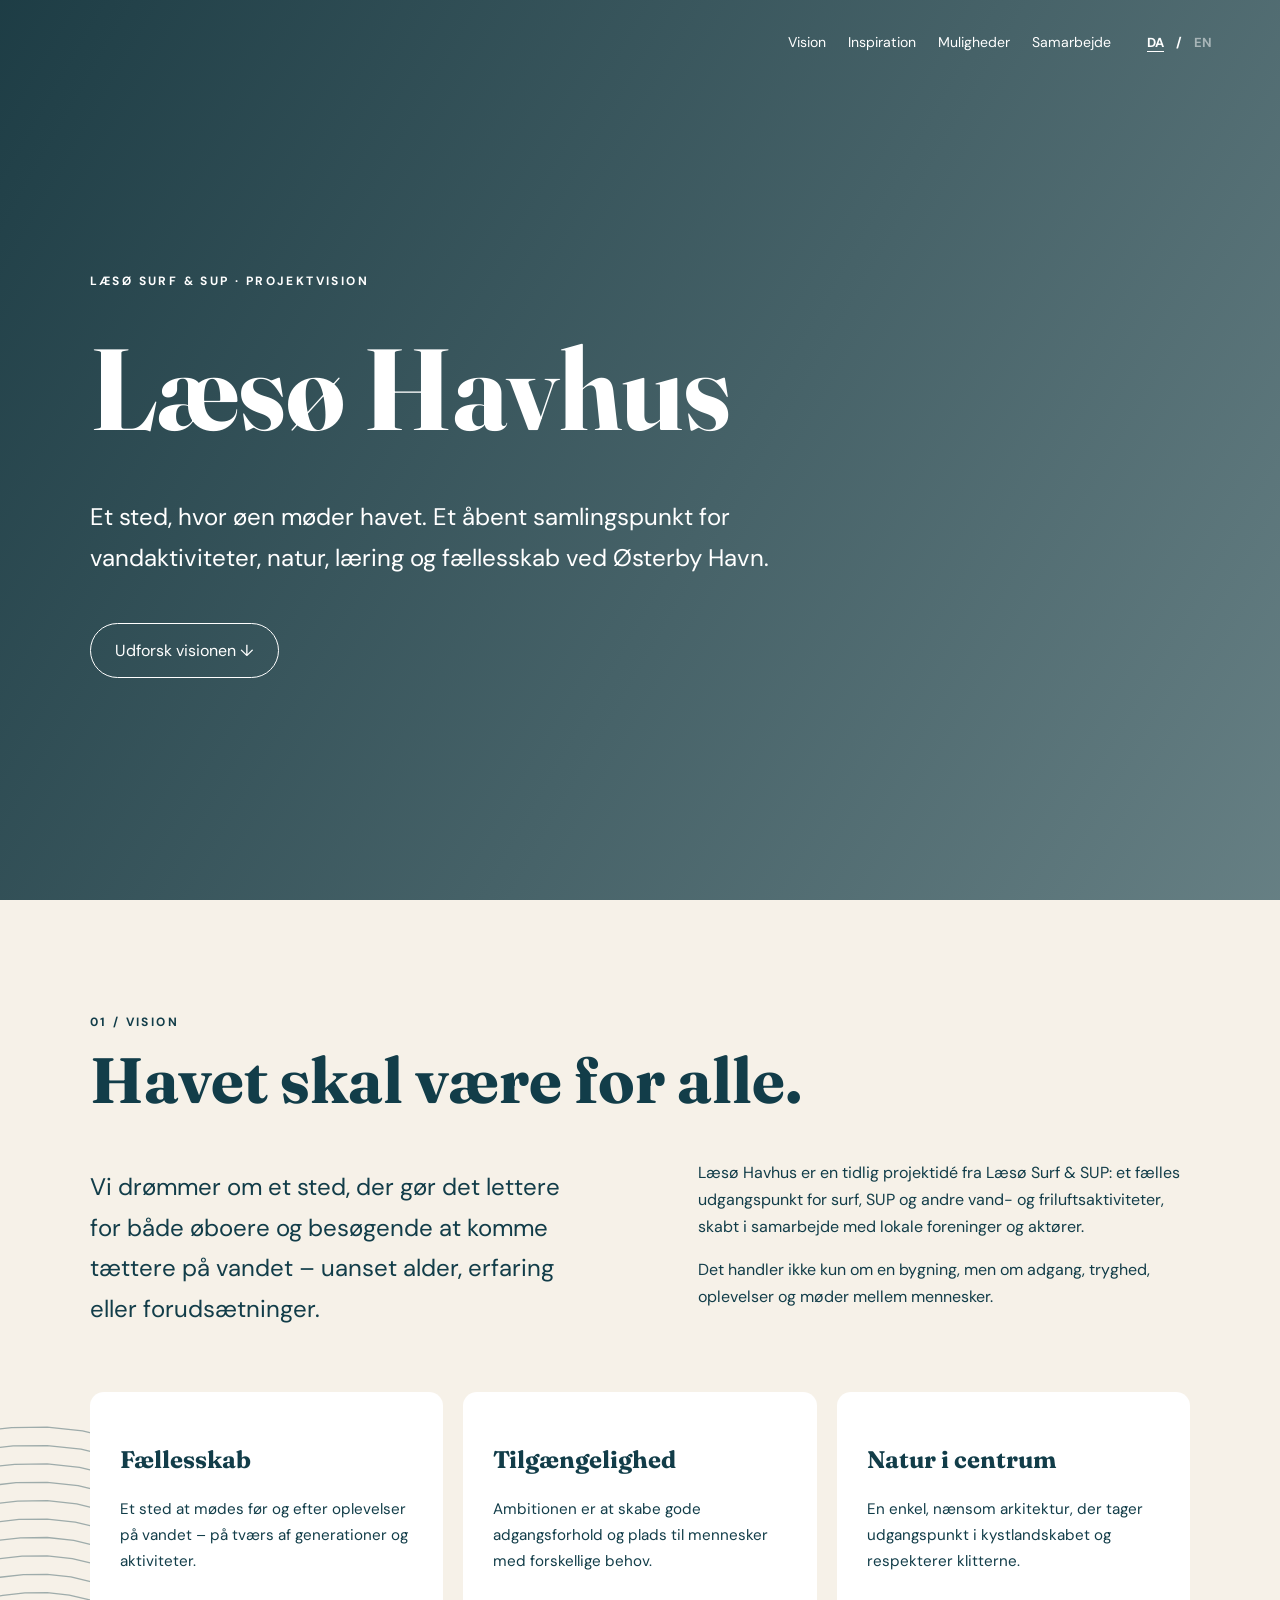
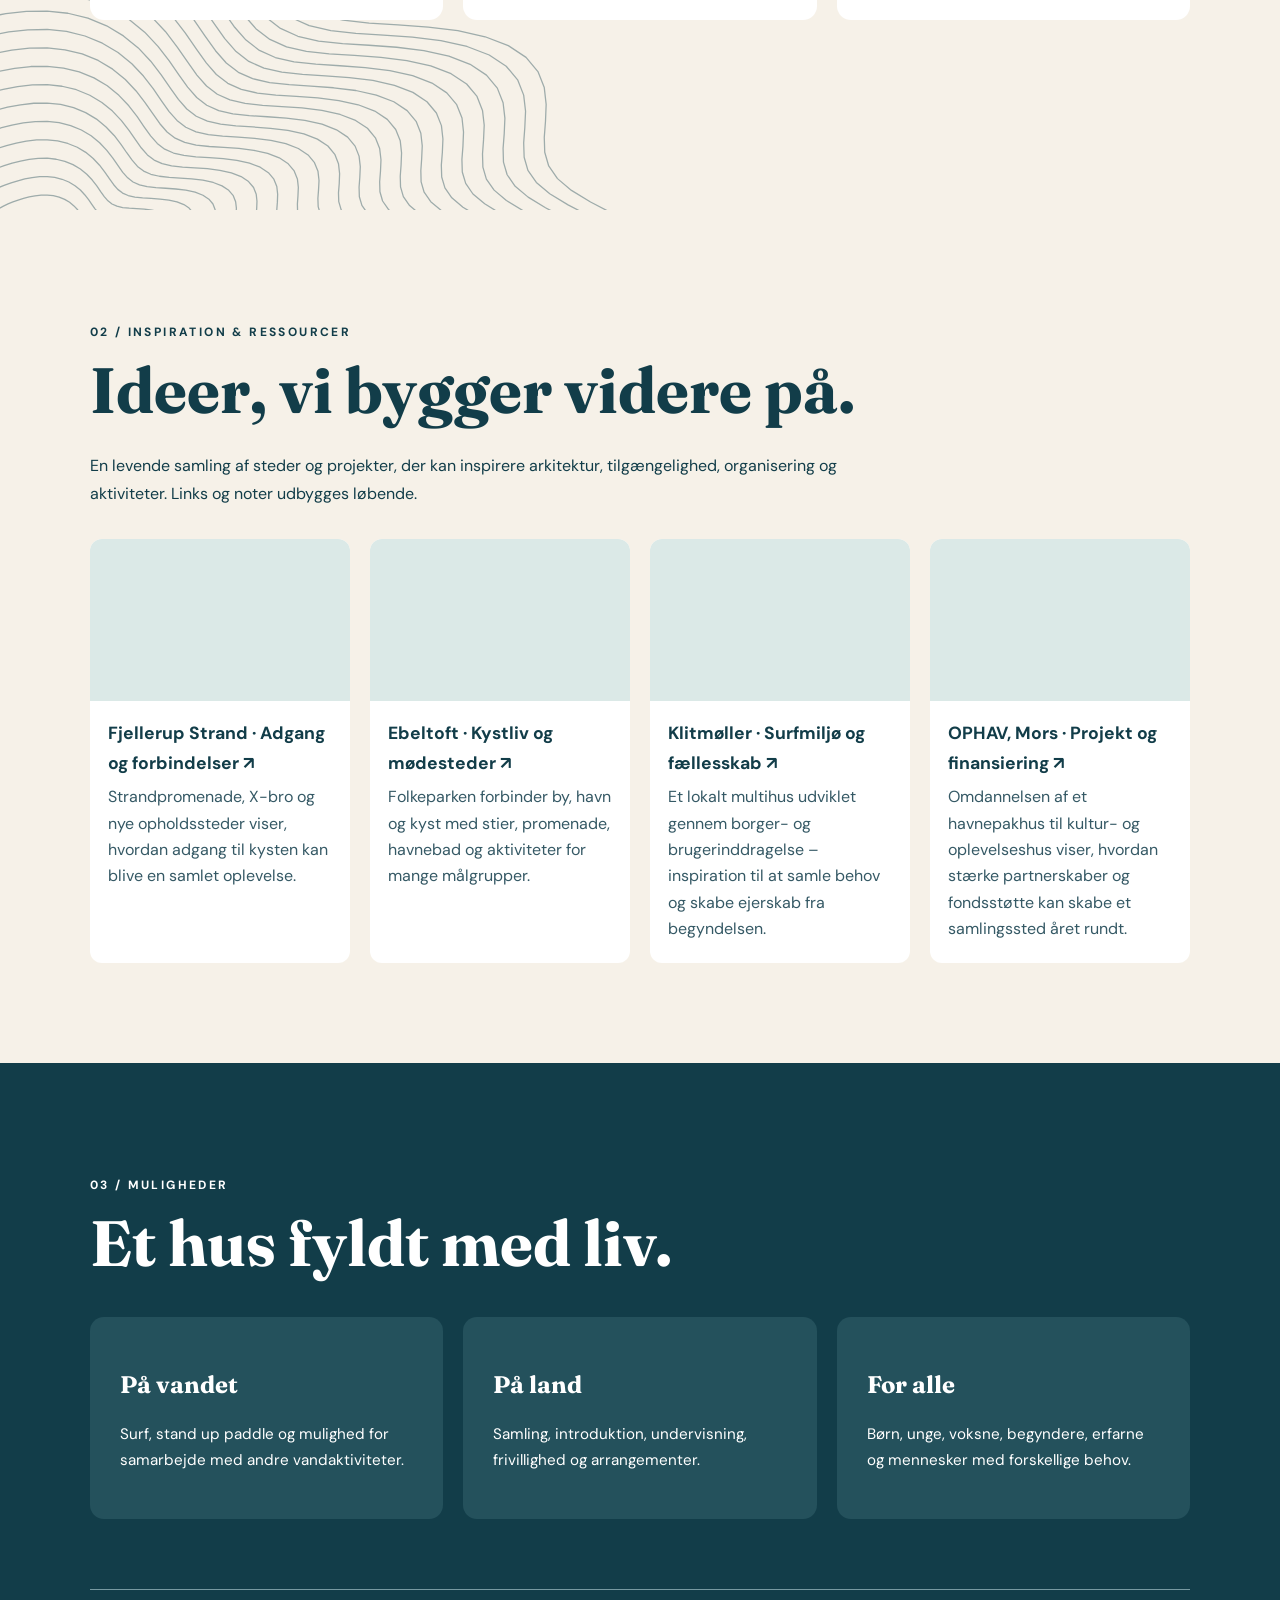
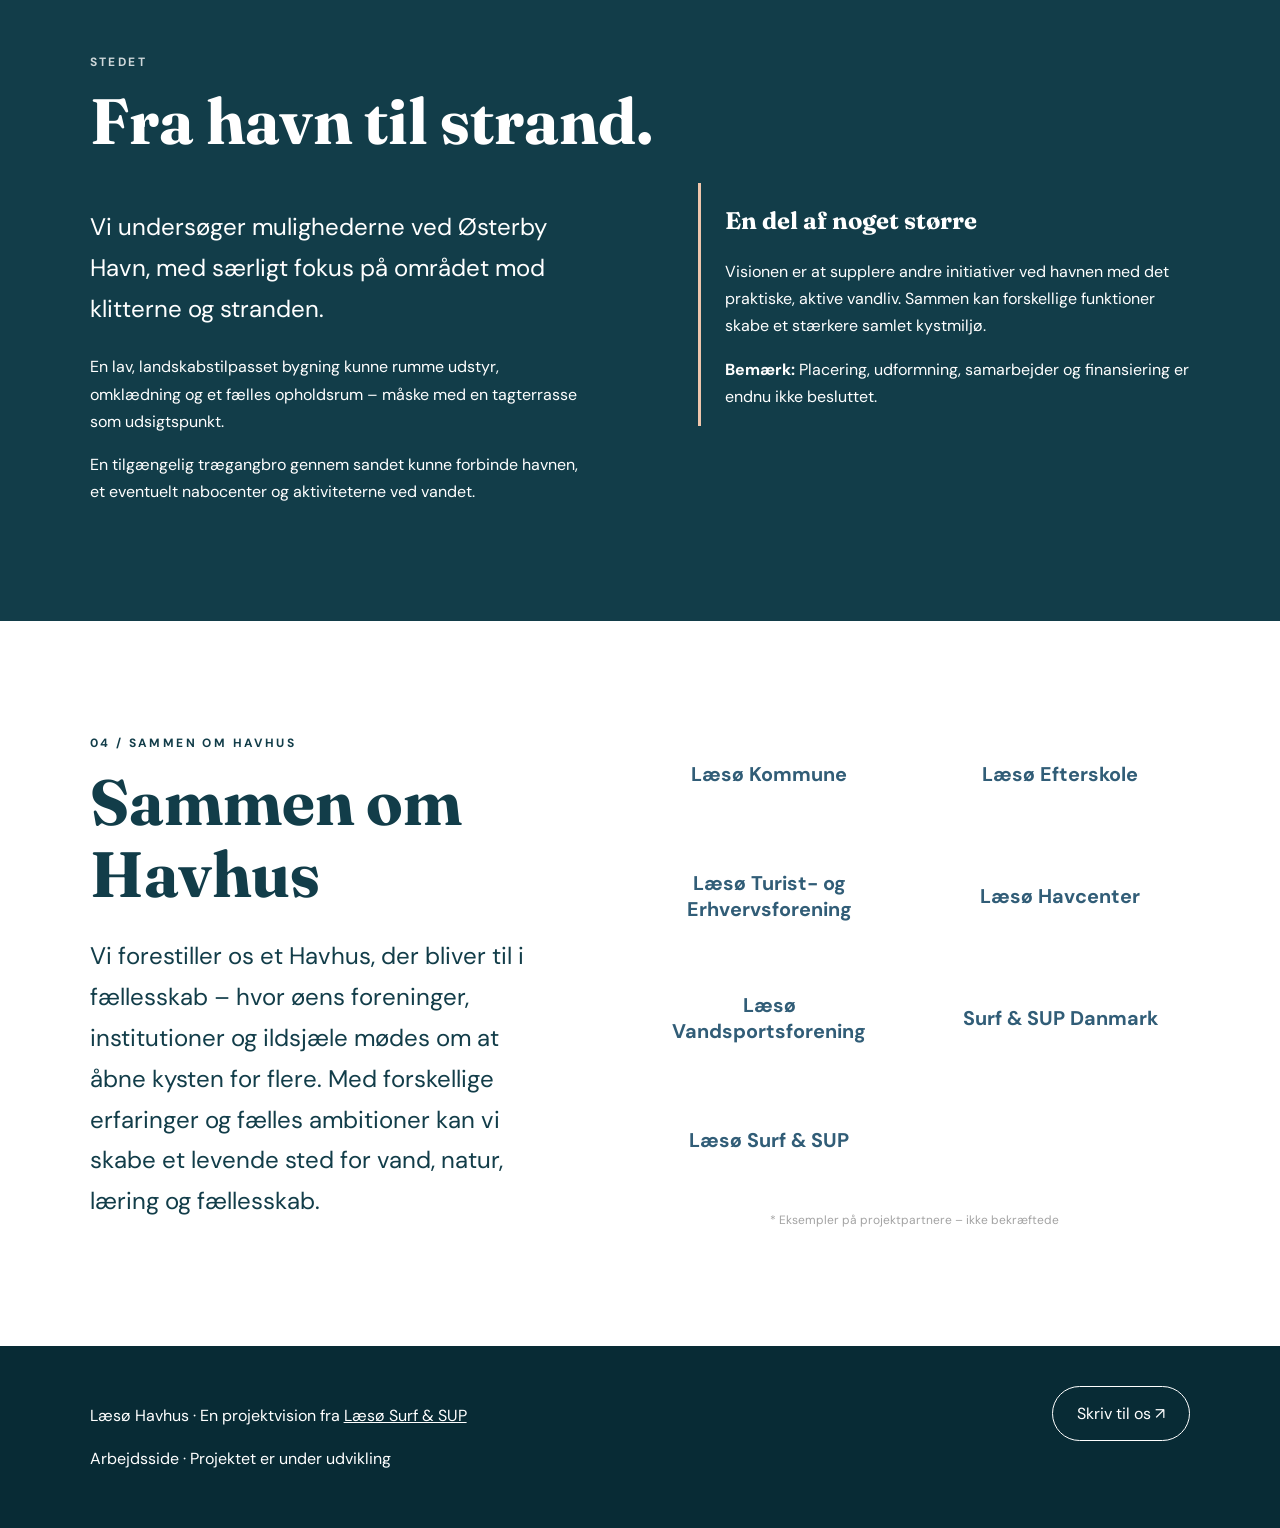
==== commit f8d60848: "Condense Havhus into vision inspiration possibilities and collaboration, add horizontal project prev" ====
--- a/havhus/index.html
+++ b/havhus/index.html
@@ -1,4 +1,4 @@
 <!doctype html>
 <html lang="da"><head><meta charset="utf-8"><meta name="viewport" content="width=device-width,initial-scale=1"><meta name="robots" content="noindex,follow"><meta name="theme-color" content="#123d49"><title>Læsø Havhus · Vision for vandliv og fællesskab</title><meta name="description" content="En vision for et åbent samlingspunkt for vandaktiviteter, natur og fællesskab ved Østerby Havn."><link href="https://fonts.googleapis.com/css2?family=DM+Sans:wght@400;500;600;700&family=Fraunces:wght@600;700&display=swap" rel="stylesheet"><style>
 :root{--ink:#123d49;--sand:#f6f1e8;--peach:#efc6ac;--sea:#dbe9e7}*{box-sizing:border-box}html{scroll-behavior:smooth}body{margin:0;background:var(--sand);color:var(--ink);font-family:'DM Sans',sans-serif;line-height:1.7}a{color:inherit}header{display:flex;align-items:center;justify-content:space-between;padding:18px max(5vw,20px);background:#fff}header img{width:120px;height:auto}nav{display:flex;gap:22px;flex-wrap:wrap;font-size:.88rem}nav a{text-decoration:none}nav a:hover{text-decoration:underline}.hero{min-height:72vh;padding:12vh max(7vw,24px);display:flex;flex-direction:column;justify-content:center;background:linear-gradient(120deg,rgba(8,43,53,.91),rgba(18,61,73,.63)),url('../assets/hero.jpg') center/cover;color:white}.eyebrow{text-transform:uppercase;letter-spacing:.2em;font-size:.75rem;font-weight:700}h1,h2,h3{font-family:Fraunces,Georgia,serif;line-height:1.13}h1{font-size:clamp(3.5rem,9vw,8rem);max-width:900px;margin:20px 0}h2{font-size:clamp(2.3rem,5vw,4.5rem);margin:12px 0 26px}h3{font-size:1.5rem}p{max-width:750px}.lead{font-size:clamp(1.15rem,2vw,1.5rem);max-width:760px}.button{align-self:flex-start;width:max-content;max-width:100%;display:inline-block;padding:13px 24px;border:1px solid currentColor;border-radius:50px;text-decoration:none;margin-top:20px}.section{padding:100px max(7vw,24px)}.tint{background:var(--sea)}.dark{background:var(--ink);color:white}.grid{display:grid;grid-template-columns:repeat(3,minmax(0,1fr));gap:20px;margin-top:38px}.tile{padding:30px;background:white;border-radius:14px}.tile p{font-size:.95rem}.dark .tile{background:#24515c}.two{display:grid;grid-template-columns:1fr 1fr;gap:9vw;align-items:start}.note{border-left:3px solid var(--peach);padding-left:24px}.resources a{display:block;padding:18px 0;border-bottom:1px solid #b6ceca;text-decoration:none}.resources a:hover{text-decoration:underline}footer{padding:40px max(7vw,24px);background:#082b35;color:white}footer a{color:white}@media(max-width:750px){header{align-items:flex-start;gap:16px;flex-direction:column}nav{gap:14px}.grid,.two{grid-template-columns:1fr}.section{padding-top:70px;padding-bottom:70px}.hero{min-height:65vh}}
-header .language-switch{display:flex;align-items:center;gap:8px;white-space:nowrap;font-size:.82rem;font-weight:700}header .language-switch button{border:0;background:none;color:var(--ink);opacity:.5;cursor:pointer;font:inherit;padding:4px}header .language-switch button.active{opacity:1;text-decoration:underline;text-underline-offset:4px}header{position:absolute;top:0;left:0;right:0;z-index:10;background:transparent;color:white;padding-top:28px}header nav a,header .language-switch,header .language-switch button{color:white}header nav a:hover,header nav a:focus-visible{color:white;text-decoration:underline;text-underline-offset:5px}.hero{min-height:100svh;min-height:100vh;padding-top:145px}.hero .button{color:white}@media(max-width:750px){header{position:absolute;flex-direction:row;align-items:flex-start;justify-content:space-between;flex-wrap:wrap;gap:12px;padding:18px 22px}header nav{gap:12px;flex:1}.hero{min-height:100svh;padding-top:170px}}.resources .resource-item{padding:10px 0 20px;border-bottom:1px solid #b6ceca}.resources .resource-item a{border:0;padding:14px 0 4px;font-weight:700;font-size:1.1rem}.resources .resource-item p{margin:4px 0 0;color:#355965;line-height:1.65}header nav{margin-left:auto;justify-content:flex-end;text-align:right}header .language-switch{margin-left:32px}@media(max-width:750px){header nav{margin-left:auto;justify-content:flex-end}header .language-switch{margin-left:12px}}.partners{background:#fff}.partner-grid{display:grid;grid-template-columns:repeat(auto-fit,minmax(190px,1fr));gap:18px;margin-top:35px}.partner-name{min-height:112px;padding:24px 18px;display:flex;align-items:center;justify-content:center;text-align:center;background:var(--sand);border:1px solid #e2ded5;border-radius:12px;color:var(--ink);font-weight:700;font-size:1.1rem;line-height:1.35}.partner-note{font-size:.85rem;opacity:.75;margin-top:20px}.partners-layout{display:grid;grid-template-columns:minmax(0,1fr) minmax(0,1.2fr);gap:7vw;align-items:center}.partners .partner-grid{display:grid;grid-template-columns:repeat(2,minmax(0,1fr));gap:22px 30px;margin-top:0}.partners .partner-name{background:transparent;border:0;border-radius:0;min-height:100px;padding:12px 6px;font-size:clamp(1rem,1.55vw,1.45rem);font-weight:700;color:#315d77}.partners .partner-note{color:#858585;font-size:.75rem;margin-top:20px;text-align:center}@media(max-width:850px){.partners-layout{grid-template-columns:1fr;gap:35px}.partners .partner-grid{gap:10px}.partners .partner-name{min-height:85px}}.vision-section{position:relative;overflow:hidden;isolation:isolate;padding-bottom:190px}.vision-section>.contour-art{position:absolute;bottom:-175px;left:-85px;width:min(72vw,850px);height:auto;color:#123d49;opacity:.38;pointer-events:none;z-index:-1}.vision-section> :not(.contour-art){position:relative;z-index:1}@media(max-width:750px){.vision-section{padding-bottom:155px}.vision-section>.contour-art{width:115vw;left:-95px;bottom:-100px;opacity:.35}}</style></head><body><header><nav aria-label="Projektets sektioner"><a href="#vision"><span data-da="Vision" data-en="Vision">Vision</span></a><a href="#stedet"><span data-da="Stedet" data-en="The location">Stedet</span></a><a href="#inspiration"><span data-da="Inspiration" data-en="Inspiration">Inspiration</span></a><a href="#proces"><span data-da="Proces" data-en="Process">Proces</span></a><a href="#kontakt"><span data-da="Kontakt" data-en="Contact">Kontakt</span></a></nav><div class="language-switch" role="group" aria-label="Language"><button type="button" data-lang="da" class="active" aria-pressed="true">DA</button><span aria-hidden="true">/</span><button type="button" data-lang="en" aria-pressed="false">EN</button></div></header><main><section class="hero"><p class="eyebrow"><span data-da="Læsø Surf & SUP · Projektvision" data-en="Læsø Surf & SUP · Project vision">Læsø Surf & SUP · Projektvision</span></p><h1>Læsø Havhus</h1><p class="lead"><span data-da="Et sted, hvor øen møder havet. Et åbent samlingspunkt for vandaktiviteter, natur, læring og fællesskab ved Østerby Havn." data-en="Where the island meets the sea. An open gathering place for water activities, nature, learning and community at Østerby Harbour.">Et sted, hvor øen møder havet. Et åbent samlingspunkt for vandaktiviteter, natur, læring og fællesskab ved Østerby Havn.</span></p><a class="button" href="#vision"><span data-da="Udforsk visionen ↓" data-en="Explore the vision ↓">Udforsk visionen ↓</span></a></section><section class="section vision-section" id="vision"><svg class="contour-art" viewBox="0 0 900 650" aria-hidden="true" focusable="false" preserveAspectRatio="xMinYMax meet" xmlns="http://www.w3.org/2000/svg"><g fill="none" stroke="currentColor" stroke-width="1.35" stroke-linejoin="round"><path d="M232.0 530.0 L234.6 532.4 L236.6 534.9 L238.2 537.5 L239.3 540.1 L240.0 542.8 L240.4 545.5 L240.5 548.3 L240.3 551.1 L239.6 553.9 L238.5 556.6 L236.7 559.2 L234.0 561.5 L230.5 563.5 L226.0 565.1 L220.8 566.1 L214.9 566.7 L208.7 566.8 L202.4 566.6 L196.3 566.1 L190.7 565.6 L185.7 565.3 L181.5 565.2 L177.9 565.6 L175.0 566.5 L172.4 567.8 L170.0 569.4 L167.6 571.3 L165.0 573.1 L162.0 574.8 L158.7 576.1 L155.2 576.8 L151.4 577.0 L147.5 576.6 L143.7 575.8 L140.0 574.7 L136.5 573.5 L133.2 572.3 L130.0 571.4 L126.8 570.9 L123.4 570.7 L119.8 571.0 L115.9 571.6 L111.7 572.3 L107.1 573.2 L102.3 573.9 L97.3 574.5 L92.3 574.7 L87.4 574.7 L82.6 574.3 L77.8 573.7 L73.3 572.8 L68.8 571.8 L64.4 570.5 L60.1 569.2 L55.9 567.6 L52.0 565.8 L48.6 563.8 L45.8 561.6 L43.8 559.0 L42.9 556.2 L43.0 553.2 L44.4 550.1 L46.7 547.0 L49.9 543.9 L53.5 541.1 L57.3 538.4 L60.7 536.0 L63.5 533.9 L65.4 531.9 L66.2 530.0 L66.0 528.1 L65.1 526.2 L63.6 524.2 L61.9 522.1 L60.5 519.8 L59.6 517.6 L59.6 515.3 L60.5 513.3 L62.5 511.4 L65.2 509.8 L68.5 508.4 L72.2 507.3 L75.8 506.2 L79.1 505.2 L81.9 504.0 L84.2 502.7 L85.9 501.0 L87.2 499.0 L88.2 496.7 L89.1 494.2 L90.2 491.6 L91.6 488.8 L93.3 486.2 L95.5 483.7 L98.2 481.4 L101.3 479.2 L104.8 477.3 L108.5 475.6 L112.4 474.0 L116.6 472.5 L121.0 471.2 L125.5 470.0 L130.2 469.1 L135.1 468.5 L140.0 468.5 L144.9 469.0 L149.6 470.2 L154.0 472.0 L158.0 474.3 L161.5 477.2 L164.4 480.3 L166.9 483.5 L169.0 486.6 L171.0 489.3 L173.0 491.6 L175.2 493.3 L177.8 494.5 L180.9 495.2 L184.6 495.6 L188.5 495.9 L192.7 496.2 L196.8 496.7 L200.6 497.5 L203.8 498.7 L206.3 500.4 L207.9 502.3 L208.8 504.5 L209.1 506.9 L209.0 509.2 L208.8 511.4 L208.9 513.5 L209.4 515.4 L210.6 517.1 L212.6 518.8 L215.2 520.4 L218.4 522.0 L221.9 523.8 L225.5 525.7 L228.9 527.8 L232.0 530.0 Z"/><path d="M261.1 530.0 L264.5 533.1 L267.2 536.4 L269.3 539.8 L270.7 543.3 L271.6 546.8 L272.1 550.5 L272.3 554.1 L272.0 557.8 L271.2 561.4 L269.7 565.0 L267.3 568.4 L263.8 571.5 L259.1 574.1 L253.3 576.2 L246.4 577.6 L238.7 578.3 L230.5 578.5 L222.1 578.2 L214.1 577.6 L206.7 576.9 L200.2 576.5 L194.6 576.4 L190.0 576.9 L186.1 578.0 L182.7 579.7 L179.6 581.9 L176.4 584.4 L172.9 586.8 L169.0 589.0 L164.7 590.6 L159.9 591.6 L155.0 591.9 L149.9 591.4 L144.8 590.3 L140.0 588.9 L135.4 587.3 L131.1 585.7 L126.8 584.5 L122.6 583.8 L118.2 583.6 L113.4 584.0 L108.3 584.7 L102.7 585.7 L96.7 586.8 L90.4 587.8 L83.8 588.5 L77.3 588.9 L70.7 588.8 L64.4 588.4 L58.2 587.6 L52.1 586.4 L46.2 585.0 L40.4 583.4 L34.8 581.6 L29.3 579.5 L24.2 577.2 L19.6 574.6 L15.9 571.6 L13.3 568.2 L12.1 564.5 L12.3 560.6 L14.1 556.5 L17.2 552.4 L21.4 548.4 L26.2 544.6 L31.1 541.1 L35.6 537.9 L39.3 535.1 L41.7 532.5 L42.8 530.0 L42.6 527.5 L41.3 525.0 L39.4 522.4 L37.2 519.5 L35.3 516.6 L34.2 513.6 L34.1 510.7 L35.4 508.0 L37.9 505.5 L41.5 503.4 L45.9 501.6 L50.7 500.1 L55.4 498.7 L59.8 497.3 L63.5 495.8 L66.5 494.0 L68.8 491.8 L70.5 489.2 L71.8 486.2 L73.0 482.9 L74.4 479.4 L76.2 475.8 L78.5 472.3 L81.5 469.0 L85.0 465.9 L89.1 463.2 L93.6 460.7 L98.5 458.4 L103.7 456.3 L109.2 454.3 L114.9 452.5 L120.9 451.0 L127.1 449.8 L133.5 449.1 L140.0 449.0 L146.4 449.7 L152.6 451.2 L158.5 453.6 L163.7 456.7 L168.3 460.5 L172.2 464.6 L175.4 468.8 L178.2 472.9 L180.8 476.5 L183.4 479.4 L186.3 481.7 L189.8 483.3 L193.9 484.2 L198.7 484.7 L203.9 485.0 L209.4 485.4 L214.8 486.1 L219.8 487.2 L224.0 488.8 L227.3 491.0 L229.4 493.6 L230.6 496.5 L230.9 499.5 L230.8 502.6 L230.6 505.5 L230.7 508.3 L231.4 510.8 L233.0 513.1 L235.5 515.2 L239.0 517.3 L243.2 519.5 L247.8 521.8 L252.5 524.3 L257.1 527.1 L261.1 530.0 Z"/><path d="M290.2 530.0 L294.5 533.9 L297.8 538.0 L300.4 542.2 L302.1 546.5 L303.3 550.9 L303.9 555.4 L304.1 559.9 L303.8 564.5 L302.7 569.0 L300.9 573.4 L297.9 577.6 L293.6 581.5 L287.8 584.7 L280.5 587.3 L272.0 589.0 L262.4 590.0 L252.2 590.2 L241.9 589.8 L232.0 589.0 L222.8 588.2 L214.7 587.6 L207.7 587.6 L202.0 588.2 L197.1 589.6 L193.0 591.7 L189.1 594.4 L185.1 597.4 L180.8 600.5 L176.0 603.2 L170.6 605.2 L164.7 606.5 L158.5 606.8 L152.2 606.2 L146.0 604.9 L140.0 603.0 L134.3 601.0 L128.9 599.2 L123.7 597.7 L118.4 596.8 L112.9 596.5 L107.1 596.9 L100.7 597.9 L93.7 599.1 L86.3 600.5 L78.4 601.7 L70.3 602.6 L62.2 603.1 L54.1 603.0 L46.2 602.4 L38.5 601.4 L31.0 600.0 L23.7 598.2 L16.5 596.2 L9.5 594.0 L2.7 591.4 L-3.7 588.5 L-9.3 585.3 L-13.9 581.6 L-17.1 577.4 L-18.7 572.9 L-18.4 568.0 L-16.2 562.9 L-12.3 557.8 L-7.2 552.8 L-1.2 548.1 L4.9 543.8 L10.5 539.8 L15.0 536.3 L18.1 533.1 L19.5 530.0 L19.2 527.0 L17.6 523.8 L15.1 520.5 L12.4 517.0 L10.1 513.4 L8.7 509.7 L8.7 506.1 L10.2 502.7 L13.4 499.6 L17.8 497.0 L23.3 494.8 L29.2 492.9 L35.1 491.2 L40.5 489.5 L45.1 487.6 L48.8 485.3 L51.6 482.6 L53.7 479.4 L55.4 475.7 L56.9 471.6 L58.6 467.2 L60.9 462.8 L63.8 458.4 L67.4 454.3 L71.8 450.5 L76.8 447.1 L82.4 444.0 L88.5 441.1 L95.0 438.5 L101.8 436.1 L108.9 433.9 L116.3 432.0 L124.0 430.5 L132.0 429.6 L140.0 429.5 L148.0 430.4 L155.7 432.3 L162.9 435.2 L169.4 439.1 L175.1 443.7 L179.9 448.9 L184.0 454.1 L187.4 459.1 L190.6 463.6 L193.9 467.3 L197.5 470.1 L201.8 472.0 L206.9 473.2 L212.8 473.8 L219.3 474.2 L226.1 474.7 L232.8 475.5 L239.0 476.9 L244.2 478.9 L248.3 481.6 L250.9 484.8 L252.4 488.4 L252.8 492.2 L252.6 496.0 L252.4 499.7 L252.5 503.0 L253.4 506.1 L255.3 509.0 L258.5 511.7 L262.8 514.3 L268.0 517.0 L273.7 519.8 L279.6 523.0 L285.2 526.3 L290.2 530.0 Z"/><path d="M319.4 530.0 L324.4 534.6 L328.4 539.5 L331.4 544.5 L333.6 549.7 L334.9 555.0 L335.7 560.3 L335.9 565.7 L335.5 571.1 L334.3 576.6 L332.1 581.9 L328.5 586.9 L323.3 591.4 L316.4 595.3 L307.8 598.4 L297.6 600.5 L286.1 601.6 L274.0 601.8 L261.7 601.4 L249.8 600.5 L238.8 599.5 L229.1 598.8 L220.9 598.7 L214.0 599.4 L208.2 601.1 L203.2 603.6 L198.6 606.9 L193.9 610.5 L188.7 614.1 L183.0 617.3 L176.6 619.8 L169.5 621.3 L162.1 621.7 L154.6 621.0 L147.2 619.4 L140.0 617.2 L133.2 614.8 L126.8 612.6 L120.5 610.8 L114.2 609.7 L107.7 609.4 L100.7 609.9 L93.1 611.0 L84.8 612.5 L75.9 614.1 L66.5 615.6 L56.8 616.7 L47.1 617.2 L37.4 617.2 L28.0 616.5 L18.8 615.2 L9.9 613.5 L1.1 611.5 L-7.5 609.1 L-15.9 606.4 L-23.9 603.3 L-31.5 599.9 L-38.3 596.0 L-43.8 591.6 L-47.6 586.6 L-49.4 581.2 L-49.1 575.3 L-46.5 569.3 L-41.9 563.1 L-35.7 557.2 L-28.6 551.6 L-21.3 546.4 L-14.6 541.7 L-9.2 537.5 L-5.5 533.7 L-3.9 530.0 L-4.2 526.4 L-6.1 522.6 L-9.1 518.7 L-12.3 514.5 L-15.1 510.1 L-16.8 505.7 L-16.8 501.4 L-14.9 497.4 L-11.2 493.8 L-5.8 490.6 L0.7 487.9 L7.7 485.7 L14.7 483.6 L21.2 481.6 L26.7 479.3 L31.2 476.7 L34.5 473.4 L37.0 469.6 L39.0 465.1 L40.8 460.2 L42.9 455.0 L45.5 449.7 L49.0 444.6 L53.3 439.7 L58.5 435.1 L64.6 431.0 L71.3 427.3 L78.5 423.9 L86.3 420.8 L94.4 417.9 L102.9 415.3 L111.7 413.0 L120.9 411.2 L130.4 410.2 L140.0 410.0 L149.5 411.1 L158.7 413.3 L167.3 416.8 L175.1 421.5 L181.9 427.0 L187.7 433.1 L192.5 439.4 L196.6 445.4 L200.4 450.7 L204.3 455.1 L208.6 458.5 L213.8 460.8 L219.9 462.2 L226.9 462.9 L234.7 463.4 L242.8 464.0 L250.8 465.0 L258.2 466.6 L264.4 469.0 L269.2 472.2 L272.4 476.0 L274.2 480.3 L274.7 484.9 L274.5 489.4 L274.1 493.8 L274.3 497.8 L275.3 501.5 L277.7 504.9 L281.5 508.1 L286.6 511.2 L292.8 514.4 L299.7 517.9 L306.7 521.6 L313.4 525.6 L319.4 530.0 Z"/><path d="M348.5 530.0 L354.4 535.4 L359.0 541.1 L362.5 546.9 L365.0 552.9 L366.6 559.0 L367.5 565.2 L367.7 571.5 L367.2 577.8 L365.9 584.1 L363.3 590.3 L359.1 596.1 L353.1 601.4 L345.1 605.9 L335.0 609.5 L323.1 611.9 L309.9 613.2 L295.7 613.5 L281.4 613.0 L267.6 611.9 L254.9 610.8 L243.6 610.0 L234.0 609.9 L226.0 610.7 L219.3 612.6 L213.5 615.6 L208.1 619.4 L202.6 623.6 L196.6 627.8 L190.0 631.5 L182.5 634.4 L174.3 636.1 L165.7 636.6 L157.0 635.7 L148.3 633.9 L140.0 631.4 L132.1 628.6 L124.6 626.0 L117.3 623.9 L110.0 622.6 L102.4 622.3 L94.3 622.9 L85.4 624.2 L75.8 625.9 L65.5 627.8 L54.6 629.5 L43.3 630.8 L32.0 631.4 L20.8 631.3 L9.8 630.5 L-0.9 629.1 L-11.3 627.1 L-21.4 624.7 L-31.4 621.9 L-41.2 618.8 L-50.6 615.2 L-59.4 611.2 L-67.2 606.7 L-73.6 601.6 L-78.1 595.8 L-80.2 589.5 L-79.8 582.7 L-76.8 575.6 L-71.4 568.5 L-64.2 561.6 L-56.0 555.1 L-47.5 549.1 L-39.7 543.7 L-33.4 538.8 L-29.2 534.3 L-27.3 530.0 L-27.6 525.8 L-29.8 521.4 L-33.3 516.8 L-37.0 512.0 L-40.3 506.9 L-42.2 501.8 L-42.3 496.8 L-40.1 492.1 L-35.7 487.9 L-29.5 484.2 L-22.0 481.1 L-13.8 478.5 L-5.6 476.1 L1.9 473.7 L8.3 471.1 L13.5 468.0 L17.4 464.3 L20.3 459.8 L22.6 454.6 L24.7 448.9 L27.1 442.8 L30.2 436.7 L34.2 430.7 L39.2 425.0 L45.3 419.7 L52.3 415.0 L60.1 410.6 L68.6 406.7 L77.5 403.1 L87.0 399.7 L96.9 396.7 L107.2 394.0 L117.8 391.9 L128.8 390.7 L140.0 390.6 L151.1 391.7 L161.8 394.4 L171.8 398.4 L180.8 403.8 L188.7 410.3 L195.4 417.4 L201.0 424.7 L205.8 431.6 L210.2 437.8 L214.7 443.0 L219.8 446.9 L225.7 449.5 L232.8 451.1 L241.0 452.0 L250.0 452.6 L259.5 453.3 L268.8 454.4 L277.4 456.3 L284.7 459.1 L290.2 462.8 L294.0 467.3 L295.9 472.3 L296.5 477.5 L296.3 482.8 L295.9 487.9 L296.1 492.6 L297.3 496.9 L300.1 500.8 L304.5 504.5 L310.4 508.2 L317.6 511.9 L325.6 515.9 L333.7 520.2 L341.5 524.9 L348.5 530.0 Z"/><path d="M377.6 530.0 L384.3 536.2 L389.6 542.6 L393.6 549.3 L396.4 556.1 L398.2 563.1 L399.3 570.1 L399.5 577.3 L399.0 584.5 L397.4 591.7 L394.4 598.7 L389.7 605.4 L382.9 611.4 L373.7 616.5 L362.3 620.6 L348.7 623.3 L333.6 624.8 L317.5 625.2 L301.2 624.5 L285.4 623.4 L270.9 622.1 L258.1 621.2 L247.1 621.0 L238.0 622.0 L230.4 624.2 L223.8 627.6 L217.6 631.8 L211.4 636.6 L204.6 641.4 L196.9 645.7 L188.4 649.0 L179.1 651.0 L169.3 651.4 L159.3 650.5 L149.5 648.4 L140.0 645.5 L131.0 642.3 L122.4 639.4 L114.2 637.0 L105.8 635.6 L97.2 635.2 L87.9 635.9 L77.8 637.3 L66.8 639.3 L55.0 641.5 L42.6 643.4 L29.8 644.8 L16.9 645.6 L4.1 645.5 L-8.4 644.6 L-20.6 642.9 L-32.4 640.7 L-44.0 637.9 L-55.4 634.7 L-66.5 631.2 L-77.2 627.1 L-87.2 622.6 L-96.2 617.4 L-103.4 611.6 L-108.5 605.0 L-111.0 597.8 L-110.5 590.0 L-107.1 582.0 L-101.0 573.9 L-92.8 566.0 L-83.4 558.6 L-73.7 551.8 L-64.8 545.6 L-57.7 540.0 L-52.8 534.9 L-50.6 530.0 L-51.0 525.2 L-53.6 520.2 L-57.5 515.0 L-61.8 509.5 L-65.5 503.7 L-67.7 497.9 L-67.7 492.2 L-65.2 486.8 L-60.3 482.0 L-53.2 477.8 L-44.6 474.3 L-35.2 471.3 L-25.9 468.6 L-17.4 465.9 L-10.1 462.9 L-4.2 459.4 L0.3 455.1 L3.6 450.0 L6.1 444.1 L8.6 437.6 L11.3 430.7 L14.8 423.7 L19.4 416.8 L25.2 410.3 L32.1 404.3 L40.1 398.9 L49.0 394.0 L58.6 389.5 L68.8 385.3 L79.6 381.5 L90.8 378.0 L102.6 375.0 L114.7 372.7 L127.3 371.3 L140.0 371.1 L152.6 372.4 L164.8 375.4 L176.2 380.1 L186.5 386.2 L195.5 393.6 L203.1 401.7 L209.5 410.0 L215.0 417.9 L220.0 425.0 L225.2 430.8 L230.9 435.2 L237.7 438.3 L245.8 440.1 L255.1 441.1 L265.4 441.8 L276.2 442.6 L286.8 443.9 L296.6 446.0 L304.9 449.2 L311.2 453.4 L315.5 458.5 L317.7 464.2 L318.4 470.2 L318.2 476.2 L317.7 482.0 L317.9 487.4 L319.3 492.3 L322.4 496.8 L327.5 501.0 L334.3 505.1 L342.5 509.4 L351.5 513.9 L360.8 518.9 L369.7 524.2 L377.6 530.0 Z"/><path d="M406.7 530.0 L414.3 536.9 L420.2 544.1 L424.7 551.6 L427.8 559.3 L429.9 567.1 L431.0 575.0 L431.3 583.1 L430.7 591.2 L429.0 599.3 L425.6 607.1 L420.3 614.6 L412.6 621.4 L402.4 627.1 L389.5 631.7 L374.3 634.8 L357.3 636.5 L339.2 636.8 L320.9 636.1 L303.3 634.8 L287.0 633.4 L272.6 632.3 L260.3 632.2 L250.0 633.3 L241.5 635.7 L234.0 639.5 L227.1 644.3 L220.1 649.7 L212.5 655.1 L203.9 659.9 L194.4 663.6 L183.9 665.8 L172.9 666.3 L161.7 665.3 L150.6 662.9 L140.0 659.7 L129.9 656.1 L120.3 652.8 L111.0 650.1 L101.6 648.5 L91.9 648.1 L81.5 648.9 L70.2 650.5 L57.9 652.7 L44.6 655.1 L30.7 657.3 L16.3 658.9 L1.8 659.7 L-12.6 659.6 L-26.6 658.6 L-40.3 656.8 L-53.6 654.2 L-66.5 651.2 L-79.3 647.6 L-91.8 643.6 L-103.8 639.0 L-115.1 633.9 L-125.1 628.1 L-133.3 621.6 L-139.0 614.2 L-141.7 606.1 L-141.2 597.4 L-137.3 588.4 L-130.5 579.3 L-121.3 570.4 L-110.7 562.1 L-99.9 554.4 L-89.9 547.5 L-81.9 541.2 L-76.4 535.5 L-74.0 530.0 L-74.5 524.6 L-77.3 519.0 L-81.7 513.2 L-86.5 506.9 L-90.7 500.5 L-93.1 493.9 L-93.2 487.5 L-90.4 481.5 L-84.8 476.1 L-76.9 471.4 L-67.2 467.5 L-56.7 464.1 L-46.3 461.0 L-36.7 458.0 L-28.4 454.7 L-21.9 450.7 L-16.9 445.9 L-13.2 440.2 L-10.3 433.5 L-7.5 426.2 L-4.5 418.5 L-0.5 410.6 L4.6 402.9 L11.1 395.6 L18.9 388.9 L27.8 382.8 L37.8 377.3 L48.6 372.2 L60.1 367.6 L72.2 363.3 L84.8 359.4 L98.0 356.0 L111.7 353.4 L125.7 351.8 L140.0 351.6 L154.2 353.1 L167.9 356.5 L180.7 361.7 L192.2 368.6 L202.3 376.9 L210.9 385.9 L218.1 395.3 L224.2 404.2 L229.9 412.1 L235.6 418.7 L242.1 423.6 L249.7 427.0 L258.8 429.1 L269.2 430.3 L280.8 431.0 L292.9 431.8 L304.8 433.3 L315.8 435.7 L325.1 439.3 L332.2 444.0 L337.0 449.7 L339.5 456.1 L340.3 462.9 L340.0 469.6 L339.5 476.1 L339.7 482.1 L341.3 487.6 L344.8 492.7 L350.4 497.4 L358.1 502.1 L367.3 506.9 L377.5 512.0 L387.9 517.5 L397.8 523.5 L406.7 530.0 Z"/><path d="M435.9 530.0 L444.2 537.7 L450.8 545.7 L455.8 554.0 L459.3 562.5 L461.5 571.2 L462.8 580.0 L463.2 588.9 L462.5 597.9 L460.5 606.8 L456.8 615.6 L450.9 623.8 L442.4 631.3 L431.0 637.7 L416.8 642.8 L399.9 646.2 L381.0 648.1 L361.0 648.5 L340.7 647.7 L321.1 646.2 L303.0 644.6 L287.0 643.5 L273.4 643.3 L262.0 644.5 L252.5 647.3 L244.3 651.5 L236.6 656.8 L228.9 662.8 L220.4 668.8 L210.9 674.1 L200.3 678.2 L188.7 680.6 L176.5 681.2 L164.1 680.1 L151.8 677.4 L140.0 673.8 L128.8 669.9 L118.1 666.2 L107.8 663.3 L97.5 661.5 L86.7 661.0 L75.1 661.8 L62.6 663.7 L48.9 666.1 L34.2 668.8 L18.7 671.2 L2.8 673.0 L-13.3 673.9 L-29.2 673.8 L-44.8 672.6 L-59.9 670.6 L-74.7 667.8 L-89.1 664.4 L-103.2 660.4 L-117.1 656.0 L-130.4 650.9 L-142.9 645.3 L-154.0 638.9 L-163.1 631.6 L-169.4 623.4 L-172.5 614.4 L-171.9 604.8 L-167.6 594.7 L-160.0 584.7 L-149.9 574.9 L-138.1 565.6 L-126.1 557.1 L-115.1 549.4 L-106.1 542.4 L-100.1 536.0 L-97.4 530.0 L-97.9 524.0 L-101.0 517.8 L-105.9 511.3 L-111.2 504.4 L-115.9 497.3 L-118.6 490.0 L-118.6 482.9 L-115.6 476.2 L-109.4 470.2 L-100.6 465.0 L-89.8 460.6 L-78.2 456.9 L-66.6 453.5 L-56.0 450.2 L-46.8 446.4 L-39.5 442.0 L-34.0 436.7 L-29.9 430.3 L-26.7 423.0 L-23.7 414.9 L-20.2 406.3 L-15.8 397.6 L-10.2 389.1 L-3.0 381.0 L5.6 373.5 L15.6 366.7 L26.6 360.6 L38.6 355.0 L51.4 349.9 L64.7 345.1 L78.8 340.8 L93.4 337.0 L108.6 334.1 L124.2 332.3 L140.0 332.1 L155.7 333.8 L170.9 337.5 L185.1 343.3 L197.9 351.0 L209.1 360.1 L218.6 370.2 L226.6 380.5 L233.4 390.4 L239.7 399.2 L246.1 406.5 L253.2 412.0 L261.7 415.8 L271.7 418.1 L283.3 419.4 L296.2 420.2 L309.6 421.1 L322.8 422.8 L335.0 425.5 L345.3 429.4 L353.2 434.7 L358.5 441.0 L361.3 448.1 L362.1 455.6 L361.8 463.1 L361.3 470.2 L361.5 476.9 L363.3 483.0 L367.2 488.6 L373.4 493.9 L381.9 499.0 L392.1 504.3 L403.4 510.0 L414.9 516.1 L426.0 522.8 L435.9 530.0 Z"/><path d="M465.0 530.0 L474.2 538.4 L481.4 547.2 L486.9 556.4 L490.7 565.7 L493.2 575.2 L494.6 584.9 L495.0 594.7 L494.2 604.6 L492.1 614.4 L488.0 624.0 L481.5 633.1 L472.2 641.3 L459.7 648.3 L444.0 653.9 L425.5 657.7 L404.8 659.7 L382.7 660.2 L360.5 659.3 L338.9 657.7 L319.1 655.9 L301.5 654.7 L286.5 654.5 L274.0 655.8 L263.6 658.8 L254.6 663.4 L246.2 669.3 L237.6 675.9 L228.3 682.4 L217.9 688.3 L206.2 692.8 L193.5 695.4 L180.1 696.1 L166.5 694.8 L153.0 691.9 L140.0 688.0 L127.7 683.7 L116.0 679.6 L104.6 676.4 L93.3 674.4 L81.4 673.9 L68.7 674.8 L54.9 676.8 L39.9 679.5 L23.8 682.5 L6.8 685.1 L-10.7 687.1 L-28.4 688.0 L-45.9 687.9 L-63.0 686.7 L-79.6 684.5 L-95.8 681.4 L-111.7 677.6 L-127.2 673.3 L-142.4 668.4 L-157.1 662.9 L-170.8 656.6 L-183.0 649.6 L-192.9 641.6 L-199.9 632.6 L-203.3 622.7 L-202.6 612.1 L-197.9 601.1 L-189.6 590.1 L-178.4 579.3 L-165.5 569.1 L-152.3 559.7 L-140.2 551.3 L-130.3 543.6 L-123.7 536.6 L-120.7 530.0 L-121.3 523.4 L-124.8 516.6 L-130.1 509.5 L-136.0 501.9 L-141.0 494.0 L-144.1 486.0 L-144.1 478.2 L-140.7 470.9 L-133.9 464.3 L-124.2 458.6 L-112.5 453.8 L-99.7 449.7 L-87.0 446.0 L-75.3 442.3 L-65.2 438.2 L-57.2 433.4 L-51.1 427.5 L-46.6 420.5 L-43.1 412.5 L-39.8 403.6 L-36.0 394.1 L-31.2 384.6 L-24.9 375.2 L-17.1 366.3 L-7.6 358.1 L3.3 350.7 L15.5 343.9 L28.6 337.8 L42.6 332.1 L57.3 326.9 L72.7 322.1 L88.8 318.0 L105.5 314.8 L122.6 312.9 L140.0 312.7 L157.3 314.5 L173.9 318.6 L189.5 324.9 L203.6 333.3 L215.9 343.4 L226.4 354.5 L235.1 365.8 L242.6 376.7 L249.5 386.3 L256.5 394.3 L264.4 400.4 L273.7 404.5 L284.7 407.1 L297.4 408.5 L311.5 409.4 L326.3 410.4 L340.8 412.2 L354.2 415.2 L365.5 419.5 L374.2 425.3 L380.0 432.2 L383.1 440.0 L384.0 448.2 L383.7 456.5 L383.1 464.4 L383.3 471.7 L385.2 478.4 L389.5 484.5 L396.4 490.3 L405.7 496.0 L416.9 501.8 L429.3 508.0 L442.0 514.8 L454.1 522.1 L465.0 530.0 Z"/><path d="M494.1 530.0 L504.1 539.2 L512.0 548.8 L518.0 558.7 L522.1 568.9 L524.9 579.3 L526.4 589.8 L526.8 600.5 L526.0 611.2 L523.6 622.0 L519.2 632.4 L512.1 642.3 L501.9 651.3 L488.3 658.9 L471.2 665.0 L451.1 669.1 L428.5 671.4 L404.5 671.8 L380.2 670.9 L356.8 669.1 L335.1 667.2 L316.0 665.9 L299.7 665.7 L286.1 667.1 L274.7 670.4 L264.8 675.4 L255.7 681.8 L246.4 688.9 L236.2 696.1 L224.9 702.4 L212.2 707.3 L198.3 710.3 L183.7 711.0 L168.8 709.6 L154.1 706.5 L140.0 702.2 L126.6 697.4 L113.8 693.0 L101.5 689.5 L89.1 687.4 L76.2 686.8 L62.4 687.8 L47.3 690.0 L31.0 692.9 L13.4 696.1 L-5.1 699.0 L-24.2 701.1 L-43.5 702.2 L-62.5 702.1 L-81.2 700.7 L-99.3 698.3 L-117.0 694.9 L-134.2 690.8 L-151.1 686.1 L-167.7 680.8 L-183.7 674.8 L-198.6 668.0 L-211.9 660.3 L-222.8 651.6 L-230.4 641.8 L-234.0 631.0 L-233.3 619.5 L-228.2 607.5 L-219.1 595.4 L-206.9 583.7 L-192.9 572.6 L-178.5 562.4 L-165.3 553.2 L-154.6 544.9 L-147.4 537.2 L-144.1 530.0 L-144.7 522.8 L-148.5 515.4 L-154.3 507.6 L-160.7 499.4 L-166.2 490.8 L-169.5 482.1 L-169.6 473.6 L-165.9 465.6 L-158.5 458.4 L-147.9 452.2 L-135.1 447.0 L-121.2 442.5 L-107.3 438.4 L-94.5 434.4 L-83.6 430.0 L-74.9 424.7 L-68.3 418.3 L-63.3 410.7 L-59.5 402.0 L-55.9 392.3 L-51.8 382.0 L-46.5 371.5 L-39.7 361.3 L-31.1 351.6 L-20.8 342.7 L-8.9 334.6 L4.3 327.3 L18.7 320.6 L33.9 314.4 L49.9 308.7 L66.7 303.5 L84.2 299.0 L102.4 295.5 L121.1 293.4 L140.0 293.2 L158.8 295.2 L177.0 299.6 L194.0 306.5 L209.3 315.7 L222.7 326.7 L234.1 338.8 L243.6 351.1 L251.8 362.9 L259.3 373.5 L266.9 382.2 L275.5 388.8 L285.6 393.3 L297.7 396.1 L311.6 397.6 L326.9 398.6 L343.0 399.7 L358.8 401.6 L373.4 404.9 L385.7 409.6 L395.2 415.9 L401.5 423.5 L404.9 431.9 L405.9 440.9 L405.5 449.9 L404.9 458.5 L405.1 466.5 L407.2 473.8 L411.9 480.5 L419.4 486.8 L429.5 492.9 L441.7 499.3 L455.2 506.1 L469.1 513.4 L482.3 521.4 L494.1 530.0 Z"/><path d="M523.3 530.0 L534.1 539.9 L542.6 550.3 L549.1 561.1 L553.6 572.1 L556.5 583.3 L558.2 594.7 L558.6 606.3 L557.7 617.9 L555.2 629.5 L550.4 640.8 L542.7 651.5 L531.7 661.3 L517.0 669.5 L498.5 676.1 L476.7 680.6 L452.2 683.0 L426.3 683.5 L400.0 682.5 L374.6 680.6 L351.2 678.5 L330.5 677.0 L312.8 676.8 L298.1 678.4 L285.8 681.9 L275.1 687.3 L265.2 694.3 L255.1 702.0 L244.1 709.7 L231.8 716.6 L218.1 721.9 L203.1 725.1 L187.3 725.9 L171.2 724.4 L155.3 721.0 L140.0 716.3 L125.5 711.2 L111.7 706.4 L98.3 702.6 L84.9 700.3 L70.9 699.7 L56.0 700.8 L39.7 703.1 L22.0 706.3 L3.0 709.8 L-17.1 712.9 L-37.7 715.2 L-58.6 716.4 L-79.2 716.2 L-99.4 714.8 L-119.0 712.1 L-138.1 708.5 L-156.8 704.1 L-175.1 698.9 L-193.0 693.2 L-210.3 686.7 L-226.5 679.3 L-240.9 671.0 L-252.6 661.6 L-260.8 651.0 L-264.8 639.3 L-264.0 626.8 L-258.5 613.9 L-248.6 600.8 L-235.5 588.1 L-220.3 576.1 L-204.7 565.1 L-190.4 555.1 L-178.8 546.1 L-171.0 537.8 L-167.5 530.0 L-168.1 522.2 L-172.2 514.2 L-178.5 505.8 L-185.4 496.9 L-191.4 487.6 L-195.0 478.2 L-195.0 469.0 L-191.0 460.3 L-183.0 452.6 L-171.6 445.8 L-157.7 440.1 L-142.6 435.3 L-127.6 430.9 L-113.8 426.6 L-102.0 421.8 L-92.6 416.1 L-85.4 409.1 L-80.1 400.9 L-75.9 391.4 L-72.0 380.9 L-67.5 369.8 L-61.9 358.5 L-54.5 347.4 L-45.2 337.0 L-34.1 327.3 L-21.2 318.5 L-6.8 310.6 L8.7 303.3 L25.2 296.7 L42.5 290.5 L60.7 284.9 L79.6 280.0 L99.3 276.2 L119.5 274.0 L140.0 273.7 L160.4 275.8 L180.0 280.6 L198.4 288.2 L215.0 298.1 L229.6 310.0 L241.9 323.0 L252.2 336.4 L261.0 349.2 L269.1 360.6 L277.4 370.0 L286.7 377.2 L297.6 382.1 L310.6 385.0 L325.7 386.7 L342.3 387.7 L359.7 389.0 L376.8 391.1 L392.6 394.6 L405.9 399.7 L416.2 406.5 L423.0 414.7 L426.7 423.9 L427.8 433.6 L427.3 443.3 L426.6 452.6 L426.9 461.2 L429.2 469.1 L434.3 476.4 L442.4 483.2 L453.3 489.9 L466.6 496.8 L481.2 504.1 L496.1 512.0 L510.4 520.7 L523.3 530.0 Z"/><path d="M552.4 530.0 L564.0 540.7 L573.2 551.9 L580.2 563.4 L585.0 575.3 L588.2 587.4 L589.9 599.6 L590.4 612.1 L589.5 624.6 L586.7 637.1 L581.6 649.3 L573.4 660.8 L561.5 671.2 L545.6 680.2 L525.7 687.2 L502.2 692.0 L476.0 694.6 L448.0 695.2 L419.7 694.1 L392.4 692.0 L367.2 689.8 L345.0 688.2 L325.9 688.0 L310.1 689.7 L296.9 693.5 L285.4 699.3 L274.7 706.7 L263.9 715.1 L252.0 723.4 L238.8 730.8 L224.0 736.5 L207.9 739.9 L190.9 740.8 L173.6 739.1 L156.5 735.5 L140.0 730.5 L124.4 725.0 L109.5 719.8 L95.1 715.7 L80.7 713.3 L65.7 712.6 L49.6 713.7 L32.1 716.3 L13.0 719.7 L-7.4 723.5 L-29.0 726.8 L-51.2 729.3 L-73.7 730.5 L-95.9 730.4 L-117.6 728.8 L-138.7 726.0 L-159.2 722.1 L-179.3 717.3 L-199.0 711.8 L-218.3 705.6 L-236.9 698.6 L-254.4 690.7 L-269.8 681.7 L-282.5 671.6 L-291.3 660.2 L-295.6 647.6 L-294.7 634.2 L-288.8 620.2 L-278.2 606.2 L-264.0 592.5 L-247.7 579.6 L-230.9 567.7 L-215.5 557.0 L-203.0 547.3 L-194.6 538.4 L-190.8 530.0 L-191.6 521.6 L-195.9 513.0 L-202.7 504.0 L-210.2 494.4 L-216.6 484.4 L-220.4 474.2 L-220.5 464.3 L-216.2 455.0 L-207.6 446.7 L-195.3 439.4 L-180.4 433.3 L-164.1 428.1 L-148.0 423.4 L-133.1 418.7 L-120.4 413.5 L-110.2 407.4 L-102.5 400.0 L-96.8 391.1 L-92.3 380.9 L-88.1 369.6 L-83.3 357.6 L-77.2 345.5 L-69.3 333.6 L-59.3 322.3 L-47.3 311.9 L-33.4 302.5 L-18.0 293.9 L-1.3 286.1 L16.4 278.9 L35.1 272.3 L54.7 266.2 L75.0 261.0 L96.2 256.9 L117.9 254.5 L140.0 254.2 L161.9 256.5 L183.1 261.7 L202.9 269.8 L220.7 280.5 L236.4 293.2 L249.6 307.3 L260.7 321.7 L270.2 335.5 L278.9 347.7 L287.8 357.9 L297.8 365.6 L309.6 370.8 L323.6 374.0 L339.8 375.8 L357.7 376.9 L376.4 378.3 L394.8 380.5 L411.8 384.3 L426.1 389.8 L437.2 397.1 L444.5 405.9 L448.4 415.8 L449.6 426.3 L449.2 436.7 L448.4 446.7 L448.7 456.0 L451.2 464.5 L456.6 472.3 L465.3 479.6 L477.1 486.8 L491.4 494.2 L507.1 502.1 L523.2 510.7 L538.6 520.0 L552.4 530.0 Z"/><path d="M581.5 530.0 L594.0 541.4 L603.8 553.4 L611.2 565.8 L616.4 578.5 L619.8 591.4 L621.7 604.6 L622.2 617.9 L621.2 631.3 L618.3 644.6 L612.8 657.7 L604.0 670.0 L591.3 681.2 L574.3 690.8 L553.0 698.3 L527.8 703.4 L499.7 706.2 L469.8 706.8 L439.5 705.7 L410.2 703.5 L383.3 701.1 L359.4 699.4 L339.1 699.1 L322.1 700.9 L307.9 705.0 L295.7 711.3 L284.2 719.2 L272.6 728.1 L260.0 737.1 L245.8 745.0 L230.0 751.1 L212.7 754.7 L194.5 755.6 L175.9 753.9 L157.6 750.0 L140.0 744.6 L123.3 738.7 L107.4 733.2 L92.0 728.8 L76.5 726.2 L60.4 725.5 L43.2 726.7 L24.4 729.5 L4.0 733.1 L-17.9 737.1 L-41.0 740.7 L-64.7 743.4 L-88.7 744.7 L-112.5 744.5 L-135.8 742.9 L-158.4 739.8 L-180.4 735.6 L-201.9 730.5 L-223.0 724.6 L-243.6 718.0 L-263.6 710.5 L-282.2 702.0 L-298.8 692.4 L-312.3 681.6 L-321.8 669.4 L-326.3 655.9 L-325.4 641.6 L-319.0 626.6 L-307.7 611.6 L-292.5 596.9 L-275.0 583.1 L-257.1 570.4 L-240.6 558.9 L-227.3 548.5 L-218.3 539.0 L-214.2 530.0 L-215.0 521.1 L-219.7 511.8 L-226.9 502.1 L-234.9 491.8 L-241.8 481.1 L-245.9 470.3 L-246.0 459.7 L-241.4 449.7 L-232.2 440.8 L-219.0 433.1 L-203.0 426.5 L-185.6 420.9 L-168.3 415.9 L-152.4 410.9 L-138.8 405.3 L-127.9 398.7 L-119.6 390.8 L-113.5 381.3 L-108.7 370.4 L-104.2 358.3 L-99.1 345.4 L-92.6 332.4 L-84.1 319.7 L-73.4 307.6 L-60.5 296.5 L-45.7 286.4 L-29.2 277.2 L-11.3 268.9 L7.7 261.2 L27.7 254.1 L48.6 247.6 L70.4 242.0 L93.1 237.6 L116.4 235.0 L140.0 234.7 L163.4 237.2 L186.1 242.7 L207.3 251.4 L226.4 262.8 L243.2 276.5 L257.3 291.6 L269.2 307.0 L279.4 321.7 L288.7 334.8 L298.3 345.7 L308.9 353.9 L321.6 359.6 L336.6 363.0 L353.9 364.9 L373.0 366.1 L393.1 367.5 L412.8 370.0 L431.0 374.0 L446.3 379.9 L458.1 387.7 L466.0 397.2 L470.2 407.8 L471.5 418.9 L471.0 430.1 L470.2 440.8 L470.5 450.8 L473.2 459.9 L479.0 468.2 L488.3 476.1 L500.9 483.8 L516.2 491.7 L533.0 500.1 L550.3 509.3 L566.7 519.3 L581.5 530.0 Z"/><path d="M610.6 530.0 L623.9 542.2 L634.5 555.0 L642.3 568.2 L647.9 581.7 L651.5 595.5 L653.5 609.5 L654.0 623.7 L653.0 638.0 L649.8 652.2 L644.0 666.1 L634.6 679.3 L621.0 691.2 L602.9 701.4 L580.2 709.4 L553.4 714.9 L523.4 717.9 L491.5 718.5 L459.2 717.3 L428.1 714.9 L399.3 712.4 L373.9 710.5 L352.2 710.3 L334.1 712.2 L319.0 716.6 L305.9 723.2 L293.7 731.7 L281.3 741.2 L267.9 750.7 L252.8 759.2 L235.9 765.7 L217.5 769.6 L198.1 770.5 L178.3 768.7 L158.8 764.5 L140.0 758.8 L122.2 752.5 L105.2 746.6 L88.8 742.0 L72.3 739.1 L55.2 738.4 L36.8 739.7 L16.8 742.6 L-4.9 746.6 L-28.3 750.8 L-52.9 754.6 L-78.3 757.5 L-103.8 758.9 L-129.2 758.7 L-154.0 756.9 L-178.0 753.7 L-201.5 749.2 L-224.4 743.8 L-246.9 737.5 L-268.9 730.4 L-290.2 722.4 L-310.1 713.4 L-327.7 703.2 L-342.1 691.6 L-352.2 678.5 L-357.1 664.2 L-356.1 648.9 L-349.3 633.0 L-337.3 617.0 L-321.1 601.4 L-302.4 586.6 L-283.3 573.1 L-265.7 560.8 L-251.5 549.8 L-241.9 539.6 L-237.6 530.0 L-238.4 520.5 L-243.4 510.6 L-251.1 500.3 L-259.6 489.3 L-267.0 477.9 L-271.3 466.3 L-271.4 455.0 L-266.5 444.4 L-256.7 434.9 L-242.7 426.7 L-225.6 419.7 L-207.1 413.7 L-188.7 408.3 L-171.7 403.0 L-157.2 397.1 L-145.6 390.1 L-136.8 381.6 L-130.3 371.5 L-125.1 359.8 L-120.3 346.9 L-114.9 333.3 L-107.9 319.4 L-98.8 305.8 L-87.5 293.0 L-73.7 281.1 L-57.9 270.3 L-40.3 260.6 L-21.3 251.7 L-1.0 243.5 L20.3 235.9 L42.6 229.0 L65.8 223.0 L90.0 218.4 L114.8 215.6 L140.0 215.3 L165.0 217.9 L189.1 223.8 L211.7 233.0 L232.2 245.2 L250.0 259.8 L265.1 275.8 L277.7 292.3 L288.6 308.0 L298.5 322.0 L308.7 333.5 L320.1 342.3 L333.5 348.3 L349.5 352.0 L368.0 354.0 L388.4 355.3 L409.8 356.8 L430.8 359.4 L450.2 363.7 L466.5 370.0 L479.1 378.3 L487.5 388.4 L492.0 399.7 L493.4 411.6 L492.9 423.5 L492.0 434.9 L492.3 445.5 L495.1 455.3 L501.3 464.2 L511.3 472.5 L524.8 480.7 L541.0 489.2 L559.0 498.2 L577.3 507.9 L594.9 518.5 L610.6 530.0 Z"/><path d="M639.8 530.0 L653.9 542.9 L665.1 556.5 L673.4 570.5 L679.3 584.9 L683.1 599.5 L685.3 614.4 L685.9 629.5 L684.7 644.7 L681.4 659.8 L675.1 674.5 L665.2 688.5 L650.8 701.2 L631.6 712.0 L607.5 720.5 L579.0 726.3 L547.1 729.5 L513.3 730.1 L479.0 728.8 L445.9 726.4 L415.4 723.7 L388.4 721.7 L365.3 721.5 L346.1 723.5 L330.1 728.1 L316.2 735.2 L303.3 744.2 L290.1 754.3 L275.8 764.4 L259.8 773.4 L241.9 780.3 L222.3 784.4 L201.7 785.4 L180.7 783.5 L159.9 779.0 L140.0 773.0 L121.1 766.3 L103.1 760.0 L85.6 755.1 L68.1 752.1 L49.9 751.3 L30.4 752.7 L9.2 755.8 L-13.9 760.0 L-38.7 764.5 L-64.8 768.5 L-91.8 771.5 L-118.9 773.0 L-145.8 772.8 L-172.1 770.9 L-197.7 767.5 L-222.6 762.8 L-247.0 757.0 L-270.9 750.3 L-294.2 742.8 L-316.8 734.3 L-337.9 724.7 L-356.7 713.9 L-372.0 701.6 L-382.7 687.7 L-387.8 672.6 L-386.8 656.3 L-379.6 639.4 L-366.8 622.3 L-349.6 605.8 L-329.8 590.1 L-309.5 575.7 L-290.8 562.7 L-275.7 551.0 L-265.5 540.2 L-261.0 530.0 L-261.8 519.9 L-267.1 509.5 L-275.3 498.4 L-284.4 486.8 L-292.2 474.7 L-296.8 462.4 L-296.9 450.4 L-291.7 439.1 L-281.3 429.0 L-266.3 420.3 L-248.2 412.8 L-228.6 406.5 L-209.0 400.8 L-191.0 395.1 L-175.6 388.9 L-163.3 381.4 L-153.9 372.4 L-147.0 361.7 L-141.5 349.3 L-136.4 335.6 L-130.6 321.1 L-123.2 306.4 L-113.6 291.9 L-101.5 278.3 L-87.0 265.7 L-70.2 254.2 L-51.5 243.9 L-31.2 234.4 L-9.7 225.7 L12.9 217.7 L36.6 210.4 L61.3 204.0 L86.9 199.1 L113.3 196.1 L140.0 195.8 L166.5 198.6 L192.2 204.8 L216.2 214.6 L237.9 227.6 L256.8 243.1 L272.8 260.1 L286.3 277.6 L297.8 294.2 L308.4 309.1 L319.1 321.4 L331.2 330.7 L345.5 337.1 L362.5 341.0 L382.1 343.1 L403.8 344.5 L426.5 346.1 L448.8 348.9 L469.3 353.4 L486.8 360.1 L500.1 368.9 L509.0 379.6 L513.8 391.6 L515.2 404.3 L514.7 416.9 L513.8 429.1 L514.1 440.3 L517.1 450.6 L523.7 460.1 L534.3 469.0 L548.6 477.7 L565.8 486.7 L584.9 496.2 L604.4 506.6 L623.0 517.8 L639.8 530.0 Z"/><path d="M668.9 530.0 L683.8 543.7 L695.7 558.0 L704.5 572.9 L710.7 588.1 L714.8 603.6 L717.0 619.3 L717.7 635.3 L716.5 651.3 L712.9 667.3 L706.3 683.0 L695.8 697.7 L680.6 711.1 L660.2 722.6 L634.7 731.6 L604.6 737.8 L570.9 741.1 L535.0 741.8 L498.8 740.4 L463.7 737.8 L431.4 734.9 L402.9 732.9 L378.5 732.6 L358.1 734.8 L341.2 739.6 L326.5 747.1 L312.8 756.7 L298.8 767.4 L283.7 778.0 L266.7 787.6 L247.8 794.9 L227.1 799.2 L205.3 800.3 L183.0 798.2 L161.1 793.5 L140.0 787.1 L120.0 780.1 L100.9 773.4 L82.5 768.2 L63.9 765.0 L44.7 764.2 L24.0 765.7 L1.6 768.9 L-22.9 773.4 L-49.1 778.1 L-76.8 782.4 L-105.3 785.6 L-134.0 787.2 L-162.5 787.0 L-190.3 785.0 L-217.4 781.3 L-243.8 776.3 L-269.5 770.2 L-294.8 763.1 L-319.6 755.2 L-343.4 746.2 L-365.8 736.1 L-385.6 724.6 L-401.8 711.5 L-413.2 696.9 L-418.6 680.9 L-417.5 663.6 L-409.9 645.7 L-396.3 627.7 L-378.1 610.2 L-357.2 593.6 L-335.7 578.4 L-315.9 564.6 L-299.9 552.2 L-289.2 540.8 L-284.3 530.0 L-285.2 519.3 L-290.9 508.3 L-299.5 496.6 L-309.1 484.3 L-317.3 471.5 L-322.3 458.5 L-322.3 445.8 L-316.8 433.8 L-305.8 423.1 L-290.0 413.9 L-270.9 406.0 L-250.1 399.3 L-229.4 393.3 L-210.3 387.3 L-194.0 380.6 L-180.9 372.8 L-171.0 363.2 L-163.7 351.9 L-157.9 338.8 L-152.5 324.3 L-146.4 308.9 L-138.6 293.3 L-128.4 278.1 L-115.6 263.6 L-100.2 250.3 L-82.4 238.2 L-62.6 227.2 L-41.2 217.2 L-18.5 208.0 L5.5 199.5 L30.5 191.7 L56.7 185.0 L83.8 179.8 L111.7 176.7 L140.0 176.3 L168.1 179.3 L195.2 185.9 L220.6 196.2 L243.6 210.0 L263.6 226.4 L280.6 244.4 L294.8 262.8 L307.0 280.5 L318.2 296.2 L329.6 309.2 L342.4 319.1 L357.5 325.8 L375.5 330.0 L396.2 332.2 L419.2 333.7 L443.2 335.4 L466.8 338.3 L488.5 343.1 L507.0 350.2 L521.1 359.6 L530.6 370.9 L535.6 383.6 L537.1 396.9 L536.5 410.3 L535.6 423.2 L535.9 435.1 L539.1 446.0 L546.1 456.0 L557.3 465.4 L572.4 474.7 L590.7 484.1 L610.8 494.2 L631.5 505.2 L651.2 517.1 L668.9 530.0 Z"/><path d="M698.0 530.0 L713.8 544.5 L726.3 559.6 L735.6 575.2 L742.2 591.3 L746.4 607.6 L748.8 624.2 L749.5 641.1 L748.2 658.0 L744.5 674.9 L737.5 691.4 L726.4 707.0 L710.3 721.1 L688.9 733.2 L662.0 742.7 L630.2 749.2 L594.6 752.7 L556.8 753.5 L518.5 752.0 L481.6 749.2 L447.5 746.2 L417.3 744.1 L391.6 743.8 L370.2 746.0 L352.2 751.2 L336.7 759.1 L322.3 769.2 L307.6 780.4 L291.6 791.7 L273.7 801.7 L253.7 809.4 L231.9 814.1 L208.9 815.2 L185.4 813.0 L162.3 808.1 L140.0 801.3 L118.9 793.8 L98.8 786.8 L79.3 781.3 L59.8 778.0 L39.4 777.1 L17.6 778.6 L-6.1 782.1 L-31.8 786.8 L-59.5 791.8 L-88.7 796.3 L-118.8 799.7 L-149.1 801.4 L-179.1 801.1 L-208.5 799.0 L-237.1 795.2 L-264.9 789.9 L-292.1 783.4 L-318.8 776.0 L-344.9 767.6 L-370.1 758.1 L-393.6 747.4 L-414.6 735.3 L-431.7 721.5 L-443.6 706.1 L-449.4 689.2 L-448.2 671.0 L-440.2 652.1 L-425.9 633.1 L-406.7 614.6 L-384.6 597.1 L-361.9 581.1 L-341.0 566.5 L-324.2 553.4 L-312.8 541.4 L-307.7 530.0 L-308.6 518.7 L-314.6 507.1 L-323.7 494.8 L-333.8 481.8 L-342.5 468.2 L-347.7 454.5 L-347.8 441.1 L-342.0 428.6 L-330.4 417.3 L-313.7 407.5 L-293.5 399.2 L-271.5 392.1 L-249.7 385.7 L-229.6 379.4 L-212.4 372.4 L-198.6 364.1 L-188.2 354.0 L-180.4 342.0 L-174.3 328.2 L-168.7 312.9 L-162.2 296.7 L-153.9 280.3 L-143.2 264.2 L-129.7 248.9 L-113.4 234.9 L-94.7 222.1 L-73.8 210.5 L-51.2 200.0 L-27.2 190.3 L-1.9 181.3 L24.5 173.1 L52.1 166.0 L80.7 160.5 L110.1 157.2 L140.0 156.8 L169.6 159.9 L198.3 166.9 L225.1 177.9 L249.3 192.3 L270.4 209.6 L288.3 228.7 L303.3 248.1 L316.2 266.7 L328.0 283.3 L340.0 297.1 L353.5 307.5 L369.5 314.6 L388.4 318.9 L410.3 321.3 L434.5 322.9 L459.9 324.7 L484.8 327.7 L507.7 332.8 L527.2 340.3 L542.1 350.2 L552.1 362.1 L557.4 375.5 L559.0 389.6 L558.4 403.7 L557.3 417.3 L557.7 429.9 L561.1 441.4 L568.4 451.9 L580.2 461.9 L596.2 471.6 L615.5 481.6 L636.7 492.3 L658.5 503.8 L679.3 516.4 L698.0 530.0 Z"/><path d="M727.1 530.0 L743.7 545.2 L756.9 561.1 L766.7 577.6 L773.6 594.5 L778.1 611.7 L780.6 629.1 L781.3 646.9 L780.0 664.7 L776.0 682.5 L768.7 699.8 L757.0 716.2 L740.1 731.1 L717.5 743.8 L689.2 753.8 L655.8 760.7 L618.3 764.4 L578.5 765.1 L538.3 763.6 L499.4 760.7 L463.5 757.5 L431.8 755.2 L404.7 754.9 L382.2 757.3 L363.3 762.7 L347.0 771.1 L331.8 781.7 L316.3 793.5 L299.5 805.4 L280.7 815.9 L259.7 824.0 L236.7 828.9 L212.5 830.1 L187.8 827.8 L163.4 822.6 L140.0 815.4 L117.8 807.6 L96.6 800.2 L76.1 794.4 L55.6 790.9 L34.2 790.0 L11.3 791.6 L-13.7 795.2 L-40.8 800.2 L-69.9 805.5 L-100.6 810.2 L-132.3 813.8 L-164.2 815.5 L-195.8 815.3 L-226.7 813.1 L-256.8 809.0 L-286.0 803.5 L-314.6 796.7 L-342.7 788.8 L-370.2 780.0 L-396.7 770.0 L-421.5 758.8 L-443.5 746.0 L-461.5 731.5 L-474.1 715.3 L-480.1 697.5 L-478.9 678.4 L-470.5 658.5 L-455.4 638.5 L-435.2 619.0 L-411.9 600.6 L-388.1 583.7 L-366.2 568.5 L-348.4 554.7 L-336.4 542.0 L-331.1 530.0 L-332.1 518.1 L-338.3 505.9 L-347.9 492.9 L-358.6 479.3 L-367.7 465.0 L-373.2 450.6 L-373.3 436.5 L-367.2 423.3 L-354.9 411.4 L-337.4 401.1 L-316.1 392.3 L-293.0 384.9 L-270.0 378.2 L-248.9 371.5 L-230.8 364.2 L-216.3 355.4 L-205.3 344.9 L-197.2 332.2 L-190.7 317.7 L-184.8 301.6 L-178.0 284.6 L-169.3 267.2 L-158.0 250.3 L-143.8 234.3 L-126.7 219.5 L-106.9 206.0 L-85.0 193.8 L-61.2 182.8 L-35.9 172.5 L-9.3 163.1 L18.5 154.5 L47.5 147.0 L77.6 141.2 L108.6 137.7 L140.0 137.3 L171.2 140.6 L201.3 148.0 L229.5 159.5 L255.0 174.7 L277.2 192.9 L296.0 212.9 L311.8 233.4 L325.4 253.0 L337.8 270.5 L350.5 284.9 L364.7 295.9 L381.5 303.4 L401.4 307.9 L424.4 310.4 L449.9 312.1 L476.6 314.0 L502.8 317.2 L526.9 322.5 L547.4 330.4 L563.1 340.8 L573.6 353.3 L579.2 367.4 L580.8 382.3 L580.2 397.2 L579.1 411.4 L579.5 424.6 L583.1 436.7 L590.8 447.9 L603.2 458.3 L620.0 468.6 L640.3 479.1 L662.7 490.3 L685.6 502.5 L707.5 515.7 L727.1 530.0 Z"/><path d="M756.3 530.0 L773.7 546.0 L787.5 562.7 L797.8 580.0 L805.0 597.7 L809.7 615.7 L812.4 634.1 L813.1 652.7 L811.7 671.4 L807.6 690.0 L799.9 708.2 L787.6 725.4 L769.9 741.1 L746.2 754.4 L716.4 764.9 L681.3 772.1 L642.1 776.0 L600.3 776.8 L558.0 775.2 L517.2 772.1 L479.6 768.8 L446.3 766.4 L417.9 766.1 L394.2 768.6 L374.4 774.3 L357.3 783.0 L341.3 794.1 L325.1 806.6 L307.4 819.0 L287.7 830.1 L265.6 838.6 L241.5 843.7 L216.1 845.0 L190.2 842.5 L164.6 837.1 L140.0 829.6 L116.7 821.4 L94.5 813.7 L73.0 807.6 L51.4 803.9 L28.9 802.9 L4.9 804.6 L-21.3 808.4 L-49.8 813.6 L-80.3 819.1 L-112.6 824.1 L-145.8 827.8 L-179.3 829.7 L-212.5 829.5 L-244.9 827.1 L-276.5 822.9 L-307.2 817.0 L-337.2 809.9 L-366.7 801.7 L-395.5 792.4 L-423.3 781.9 L-449.3 770.1 L-472.5 756.7 L-491.3 741.5 L-504.6 724.5 L-510.9 705.8 L-509.6 685.7 L-500.8 664.9 L-484.9 643.9 L-463.7 623.4 L-439.3 604.2 L-414.3 586.4 L-391.3 570.4 L-372.6 555.9 L-360.1 542.6 L-354.4 530.0 L-355.5 517.5 L-362.1 504.7 L-372.2 491.1 L-383.3 476.7 L-392.9 461.8 L-398.6 446.6 L-398.7 431.8 L-392.3 418.0 L-379.5 405.5 L-361.1 394.7 L-338.8 385.5 L-314.5 377.7 L-290.4 370.7 L-268.2 363.7 L-249.2 356.0 L-234.0 346.8 L-222.4 335.7 L-213.9 322.4 L-207.2 307.2 L-200.9 290.3 L-193.7 272.4 L-184.6 254.2 L-172.8 236.4 L-157.8 219.6 L-139.9 204.1 L-119.2 190.0 L-96.1 177.2 L-71.2 165.5 L-44.6 154.8 L-16.7 144.9 L12.5 135.8 L42.9 128.0 L74.5 121.9 L107.0 118.3 L140.0 117.9 L172.7 121.3 L204.3 129.0 L233.9 141.1 L260.7 157.1 L284.0 176.2 L303.8 197.2 L320.4 218.7 L334.6 239.3 L347.6 257.6 L360.9 272.8 L375.8 284.2 L393.4 292.1 L414.4 296.9 L438.6 299.6 L465.3 301.2 L493.3 303.2 L520.8 306.6 L546.1 312.2 L567.6 320.5 L584.1 331.4 L595.1 344.6 L600.9 359.4 L602.7 375.0 L602.0 390.6 L600.9 405.5 L601.3 419.4 L605.0 432.1 L613.2 443.8 L626.2 454.8 L643.8 465.5 L665.1 476.6 L688.6 488.3 L712.6 501.1 L735.6 515.0 L756.3 530.0 Z"/><path d="M785.4 530.0 L803.6 546.7 L818.1 564.2 L828.9 582.3 L836.5 600.9 L841.4 619.8 L844.2 639.0 L844.9 658.5 L843.5 678.1 L839.2 697.6 L831.1 716.6 L818.2 734.7 L799.7 751.0 L774.8 765.0 L743.7 776.0 L706.9 783.5 L665.8 787.6 L622.1 788.5 L577.8 786.8 L535.0 783.6 L495.6 780.1 L460.8 777.6 L431.0 777.2 L406.2 779.9 L385.5 785.8 L367.5 795.0 L350.8 806.6 L333.8 819.6 L315.4 832.7 L294.7 844.3 L271.5 853.2 L246.3 858.5 L219.7 859.9 L192.5 857.3 L165.8 851.6 L140.0 843.8 L115.6 835.1 L92.3 827.1 L69.8 820.7 L47.2 816.8 L23.7 815.8 L-1.5 817.6 L-28.9 821.6 L-58.7 827.0 L-90.8 832.8 L-124.5 838.0 L-159.3 841.9 L-194.4 843.9 L-229.1 843.6 L-263.1 841.2 L-296.2 836.7 L-328.3 830.6 L-359.8 823.1 L-390.6 814.5 L-420.8 804.8 L-449.9 793.8 L-477.2 781.5 L-501.4 767.4 L-521.2 751.5 L-535.0 733.7 L-541.7 714.1 L-540.4 693.1 L-531.0 671.2 L-514.5 649.3 L-492.3 627.9 L-466.7 607.7 L-440.5 589.1 L-416.4 572.3 L-396.9 557.1 L-383.7 543.2 L-377.8 530.0 L-378.9 516.9 L-385.8 503.5 L-396.4 489.3 L-408.0 474.2 L-418.1 458.6 L-424.1 442.7 L-424.2 427.2 L-417.5 412.7 L-404.0 399.6 L-384.8 388.3 L-361.4 378.7 L-336.0 370.5 L-310.7 363.1 L-287.5 355.8 L-267.6 347.7 L-251.6 338.1 L-239.6 326.5 L-230.6 312.6 L-223.6 296.6 L-217.0 279.0 L-209.5 260.2 L-200.0 241.2 L-187.5 222.6 L-171.9 204.9 L-153.1 188.7 L-131.4 173.9 L-107.3 160.5 L-81.1 148.3 L-53.4 137.1 L-24.1 126.7 L6.4 117.2 L38.3 109.0 L71.4 102.6 L105.5 98.8 L140.0 98.4 L174.3 102.0 L207.4 110.1 L238.4 122.7 L266.4 139.5 L290.8 159.5 L311.5 181.5 L328.9 204.0 L343.8 225.5 L357.4 244.7 L371.3 260.6 L387.0 272.6 L405.4 280.9 L427.3 285.9 L452.7 288.7 L480.7 290.4 L510.0 292.5 L538.8 296.1 L565.3 301.9 L587.8 310.6 L605.1 322.0 L616.6 335.8 L622.7 351.3 L624.6 367.6 L623.9 384.0 L622.7 399.6 L623.1 414.2 L627.0 427.5 L635.5 439.7 L649.2 451.2 L667.6 462.5 L689.9 474.0 L714.5 486.4 L739.7 499.7 L763.8 514.3 L785.4 530.0 Z"/><path d="M814.5 530.0 L833.6 547.5 L848.7 565.8 L859.9 584.7 L867.9 604.1 L873.1 623.8 L875.9 643.9 L876.7 664.2 L875.2 684.7 L870.7 705.2 L862.3 725.1 L848.8 743.9 L829.4 761.0 L803.5 775.6 L770.9 787.1 L732.5 795.0 L689.5 799.2 L643.8 800.1 L597.5 798.4 L552.9 795.0 L511.7 791.4 L475.2 788.8 L444.1 788.4 L418.2 791.1 L396.6 797.4 L377.8 806.9 L360.3 819.1 L342.6 832.7 L323.3 846.3 L301.6 858.5 L277.5 867.8 L251.1 873.4 L223.3 874.7 L194.9 872.1 L166.9 866.1 L140.0 857.9 L114.5 848.9 L90.2 840.5 L66.6 833.8 L43.0 829.7 L18.4 828.7 L-7.9 830.5 L-36.5 834.7 L-67.7 840.4 L-101.2 846.4 L-136.5 851.9 L-172.8 856.0 L-209.5 858.0 L-245.8 857.8 L-281.3 855.2 L-315.8 850.6 L-349.4 844.2 L-382.3 836.4 L-414.5 827.3 L-446.1 817.2 L-476.5 805.7 L-505.0 792.8 L-530.4 778.2 L-551.0 761.5 L-565.5 742.9 L-572.4 722.4 L-571.1 700.4 L-561.3 677.6 L-544.0 654.6 L-520.8 632.3 L-494.1 611.2 L-466.7 591.7 L-441.5 574.2 L-421.1 558.3 L-407.3 543.8 L-401.2 530.0 L-402.3 516.3 L-409.5 502.3 L-420.6 487.4 L-432.8 471.7 L-443.3 455.3 L-449.5 438.8 L-449.6 422.6 L-442.6 407.4 L-428.6 393.7 L-408.4 381.9 L-384.0 371.9 L-357.5 363.3 L-331.1 355.6 L-306.8 348.0 L-286.0 339.5 L-269.3 329.5 L-256.7 317.3 L-247.3 302.8 L-240.0 286.1 L-233.1 267.6 L-225.3 248.0 L-215.3 228.1 L-202.3 208.7 L-186.0 190.3 L-166.3 173.3 L-143.7 157.8 L-118.4 143.8 L-91.1 131.1 L-62.1 119.3 L-31.6 108.5 L0.4 98.6 L33.7 90.0 L68.3 83.3 L103.9 79.4 L140.0 78.9 L175.8 82.7 L210.4 91.1 L242.8 104.3 L272.1 121.8 L297.6 142.7 L319.3 165.7 L337.4 189.3 L353.0 211.8 L367.2 231.8 L381.8 248.4 L398.1 261.0 L417.4 269.6 L440.3 274.9 L466.8 277.8 L496.0 279.6 L526.7 281.8 L556.8 285.5 L584.5 291.7 L608.0 300.7 L626.0 312.6 L638.1 327.0 L644.5 343.2 L646.5 360.3 L645.7 377.4 L644.5 393.8 L645.0 409.0 L649.0 422.9 L657.9 435.6 L672.1 447.6 L691.5 459.4 L714.7 471.5 L740.5 484.4 L766.8 498.4 L791.9 513.6 L814.5 530.0 Z"/><path d="M843.6 530.0 L863.5 548.2 L879.3 567.3 L891.0 587.1 L899.3 607.3 L904.7 627.9 L907.7 648.8 L908.6 670.0 L907.0 691.4 L902.3 712.7 L893.5 733.5 L879.4 753.2 L859.2 771.0 L832.1 786.2 L798.2 798.2 L758.1 806.4 L713.2 810.9 L665.6 811.8 L617.3 810.0 L570.7 806.5 L527.7 802.7 L489.7 799.9 L457.3 799.6 L430.2 802.4 L407.6 808.9 L388.1 818.9 L369.9 831.6 L351.3 845.8 L331.2 860.0 L308.6 872.7 L283.4 882.4 L255.9 888.2 L226.9 889.6 L197.3 886.9 L168.1 880.6 L140.0 872.1 L113.4 862.7 L88.0 853.9 L63.5 846.9 L38.8 842.7 L13.2 841.6 L-14.3 843.5 L-44.2 847.9 L-76.7 853.8 L-111.6 860.1 L-148.4 865.8 L-186.3 870.1 L-224.6 872.2 L-262.4 871.9 L-299.5 869.2 L-335.5 864.4 L-370.6 857.7 L-404.9 849.6 L-438.5 840.2 L-471.4 829.6 L-503.2 817.6 L-532.9 804.2 L-559.3 788.9 L-580.9 771.5 L-595.9 752.1 L-603.2 730.7 L-601.8 707.8 L-591.6 684.0 L-573.5 660.0 L-549.3 636.7 L-521.5 614.7 L-492.9 594.4 L-466.6 576.1 L-445.3 559.5 L-431.0 544.4 L-424.5 530.0 L-425.7 515.8 L-433.2 501.1 L-444.8 485.6 L-457.5 469.2 L-468.5 452.1 L-475.0 434.8 L-475.1 417.9 L-467.8 402.1 L-453.1 387.8 L-432.1 375.5 L-406.6 365.0 L-378.9 356.1 L-351.4 348.1 L-326.1 340.1 L-304.3 331.3 L-287.0 320.8 L-273.8 308.1 L-264.1 293.0 L-256.4 275.6 L-249.2 256.3 L-241.1 235.9 L-230.6 215.1 L-217.1 194.8 L-200.1 175.6 L-179.6 157.9 L-155.9 141.7 L-129.6 127.1 L-101.1 113.8 L-70.8 101.6 L-39.0 90.3 L-5.6 80.0 L29.1 71.0 L65.2 64.1 L102.4 59.9 L140.0 59.4 L177.4 63.4 L213.5 72.2 L247.3 86.0 L277.8 104.2 L304.4 126.0 L327.0 150.0 L345.9 174.6 L362.2 198.0 L377.0 219.0 L392.2 236.3 L409.2 249.4 L429.4 258.4 L453.3 263.9 L480.9 266.9 L511.4 268.8 L543.4 271.1 L574.8 275.0 L603.7 281.4 L628.2 290.8 L647.0 303.2 L659.6 318.3 L666.3 335.2 L668.3 353.0 L667.6 370.8 L666.3 387.9 L666.8 403.7 L671.0 418.2 L680.3 431.6 L695.1 444.1 L715.3 456.4 L739.6 469.0 L766.4 482.4 L793.8 497.0 L820.1 512.9 L843.6 530.0 Z"/></g></svg><p class="eyebrow">01 / Vision</p><h2><span data-da="Havet skal være for alle." data-en="The sea is for everyone.">Havet skal være for alle.</span></h2><div class="two"><p class="lead"><span data-da="Vi drømmer om et sted, der gør det lettere for både øboere og besøgende at komme tættere på vandet – uanset alder, erfaring eller forudsætninger." data-en="We envision a place where islanders and visitors can connect with the water, regardless of age, experience or ability.">Vi drømmer om et sted, der gør det lettere for både øboere og besøgende at komme tættere på vandet – uanset alder, erfaring eller forudsætninger.</span></p><div><p><span data-da="Læsø Havhus er en tidlig projektidé fra Læsø Surf & SUP: et fælles udgangspunkt for surf, SUP og andre vand- og friluftsaktiviteter, skabt i samarbejde med lokale foreninger og aktører." data-en="Læsø Havhus is an early-stage concept from Læsø Surf & SUP: a shared base for surfing, paddleboarding and other outdoor water activities, developed with local clubs and partners.">Læsø Havhus er en tidlig projektidé fra Læsø Surf & SUP: et fælles udgangspunkt for surf, SUP og andre vand- og friluftsaktiviteter, skabt i samarbejde med lokale foreninger og aktører.</span></p><p><span data-da="Det handler ikke kun om en bygning, men om adgang, tryghed, oplevelser og møder mellem mennesker." data-en="It is about more than a building: access, safety, experiences and bringing people together.">Det handler ikke kun om en bygning, men om adgang, tryghed, oplevelser og møder mellem mennesker.</span></p></div></div><div class="grid"><article class="tile"><h3><span data-da="Fællesskab" data-en="Community">Fællesskab</span></h3><p><span data-da="Et sted at mødes før og efter oplevelser på vandet – på tværs af generationer og aktiviteter." data-en="A place to gather before and after time on the water, across generations and activities.">Et sted at mødes før og efter oplevelser på vandet – på tværs af generationer og aktiviteter.</span></p></article><article class="tile"><h3><span data-da="Tilgængelighed" data-en="Accessibility">Tilgængelighed</span></h3><p><span data-da="Ambitionen er at skabe gode adgangsforhold og plads til mennesker med forskellige behov." data-en="Our ambition is to provide welcoming access for people with different needs.">Ambitionen er at skabe gode adgangsforhold og plads til mennesker med forskellige behov.</span></p></article><article class="tile"><h3><span data-da="Natur i centrum" data-en="Nature first">Natur i centrum</span></h3><p><span data-da="En enkel, nænsom arkitektur, der tager udgangspunkt i kystlandskabet og respekterer klitterne." data-en="Simple, sensitive architecture rooted in the coastal landscape and respectful of the dunes.">En enkel, nænsom arkitektur, der tager udgangspunkt i kystlandskabet og respekterer klitterne.</span></p></article></div></section><section class="section tint" id="stedet"><p class="eyebrow">02 / Stedet</p><h2><span data-da="Fra havn til strand." data-en="From harbour to beach.">Fra havn til strand.</span></h2><div class="two"><div><p class="lead"><span data-da="Vi undersøger mulighederne ved Østerby Havn, med særligt fokus på området mod klitterne og stranden." data-en="We are exploring opportunities at Østerby Harbour, especially the area towards the dunes and beach.">Vi undersøger mulighederne ved Østerby Havn, med særligt fokus på området mod klitterne og stranden.</span></p><p><span data-da="En lav, landskabstilpasset bygning kunne rumme udstyr, omklædning og et fælles opholdsrum – måske med en tagterrasse som udsigtspunkt." data-en="A low-profile building integrated into the landscape could provide equipment storage, changing facilities and a shared gathering space, perhaps with a rooftop viewing terrace.">En lav, landskabstilpasset bygning kunne rumme udstyr, omklædning og et fælles opholdsrum – måske med en tagterrasse som udsigtspunkt.</span></p><p><span data-da="En tilgængelig trægangbro gennem sandet kunne forbinde havnen, et eventuelt nabocenter og aktiviteterne ved vandet." data-en="An accessible wooden boardwalk across the sand could connect the harbour, a neighbouring centre and activities by the water.">En tilgængelig trægangbro gennem sandet kunne forbinde havnen, et eventuelt nabocenter og aktiviteterne ved vandet.</span></p></div><aside class="note"><h3><span data-da="En del af noget større" data-en="Part of something bigger">En del af noget større</span></h3><p><span data-da="Visionen er at supplere andre initiativer ved havnen med det praktiske, aktive vandliv. Sammen kan forskellige funktioner skabe et stærkere samlet kystmiljø." data-en="The vision is to complement other harbour initiatives with hands-on water activities. Together, different functions could create a stronger coastal destination.">Visionen er at supplere andre initiativer ved havnen med det praktiske, aktive vandliv. Sammen kan forskellige funktioner skabe et stærkere samlet kystmiljø.</span></p><p><strong><span data-da="Bemærk:" data-en="Please note:">Bemærk:</span></strong> Placering, udformning, samarbejder og finansiering er endnu ikke besluttet.</p></aside></div></section><section class="section dark" id="aktiviteter"><p class="eyebrow">03 / Muligheder</p><h2><span data-da="Et hus fyldt med liv." data-en="A place full of life.">Et hus fyldt med liv.</span></h2><div class="grid"><article class="tile"><h3><span data-da="På vandet" data-en="On the water">På vandet</span></h3><p><span data-da="Surf, stand up paddle og mulighed for samarbejde med andre vandaktiviteter." data-en="Surfing, stand-up paddleboarding and opportunities to collaborate with other water sports.">Surf, stand up paddle og mulighed for samarbejde med andre vandaktiviteter.</span></p></article><article class="tile"><h3><span data-da="På land" data-en="On land">På land</span></h3><p><span data-da="Samling, introduktion, undervisning, frivillighed og arrangementer." data-en="Gatherings, introductions, lessons, volunteering and events.">Samling, introduktion, undervisning, frivillighed og arrangementer.</span></p></article><article class="tile"><h3><span data-da="For alle" data-en="For everyone">For alle</span></h3><p><span data-da="Børn, unge, voksne, begyndere, erfarne og mennesker med forskellige behov." data-en="Children, young people, adults, beginners, experienced participants and people with different needs.">Børn, unge, voksne, begyndere, erfarne og mennesker med forskellige behov.</span></p></article></div></section><section class="section resources" id="inspiration"><p class="eyebrow">04 / Inspiration & ressourcer</p><h2><span data-da="Ideer, vi bygger videre på." data-en="Ideas to build on.">Ideer, vi bygger videre på.</span></h2><p><span data-da="En levende samling af steder og projekter, der kan inspirere arkitektur, tilgængelighed, organisering og aktiviteter. Links og noter udbygges løbende." data-en="A growing collection of places and projects inspiring architecture, accessibility, organisation and activities. We will keep adding links and notes.">En levende samling af steder og projekter, der kan inspirere arkitektur, tilgængelighed, organisering og aktiviteter. Links og noter udbygges løbende.</span></p><div class="resource-item"><a href="https://norddjurs.dk/oplev-norddjurs/fjellerup-udvikling" target="_blank" rel="noopener"><span data-da="Fjellerup Strand · Adgang og forbindelser ↗" data-en="Fjellerup Beach · Access and connections ↗">Fjellerup Strand · Adgang og forbindelser ↗</span></a><p><span data-da="Strandpromenade, X-bro og nye opholdssteder viser, hvordan adgang til kysten kan blive en samlet oplevelse." data-en="A beach promenade, X-shaped pier and new gathering spots show how coastal access can become a connected experience.">Strandpromenade, X-bro og nye opholdssteder viser, hvordan adgang til kysten kan blive en samlet oplevelse.</span></p></div><div class="resource-item"><a href="https://www.syddjurs.dk/politik/udviklingsprojekter/folkeparken-paa-halvoeen-i-ebeltoft" target="_blank" rel="noopener"><span data-da="Ebeltoft · Kystliv og mødesteder ↗" data-en="Ebeltoft · Coastal life and gathering places ↗">Ebeltoft · Kystliv og mødesteder ↗</span></a><p><span data-da="Folkeparken forbinder by, havn og kyst med stier, promenade, havnebad og aktiviteter for mange målgrupper." data-en="Folkeparken connects town, harbour and coast with paths, a promenade, harbour swimming and activities for many different users.">Folkeparken forbinder by, havn og kyst med stier, promenade, havnebad og aktiviteter for mange målgrupper.</span></p></div><div class="resource-item"><a href="https://www.klitmollerhus.dk/" target="_blank" rel="noopener"><span data-da="Klitmøller · Surfmiljø og fællesskab ↗" data-en="Klitmøller · Surf culture and community ↗">Klitmøller · Surfmiljø og fællesskab ↗</span></a><p><span data-da="Et lokalt multihus udviklet gennem borger- og brugerinddragelse – inspiration til at samle behov og skabe ejerskab fra begyndelsen." data-en="A community multi-use centre shaped through resident and user involvement – inspiration for gathering needs and building local ownership from the start.">Et lokalt multihus udviklet gennem borger- og brugerinddragelse – inspiration til at samle behov og skabe ejerskab fra begyndelsen.</span></p></div><div class="resource-item"><a href="https://mors.dk/om-kommunen/nyheder/2025/90-mio-kr-sikrer-nyt-kultur-og-oplevelseshus-paa-mors" target="_blank" rel="noopener"><span data-da="OPHAV, Mors · Projekt og finansiering ↗" data-en="OPHAV, Mors · Project and funding ↗">OPHAV, Mors · Projekt og finansiering ↗</span></a><p><span data-da="Omdannelsen af et havnepakhus til kultur- og oplevelseshus viser, hvordan stærke partnerskaber og fondsstøtte kan skabe et samlingssted året rundt." data-en="The transformation of a harbour warehouse into a cultural destination shows how partnerships and foundation funding can create a year-round gathering place.">Omdannelsen af et havnepakhus til kultur- og oplevelseshus viser, hvordan stærke partnerskaber og fondsstøtte kan skabe et samlingssted året rundt.</span></p></div></section><section class="section partners" id="sammen"><div class="partners-layout"><div class="partners-intro"><p class="eyebrow">06 / Sammen om Havhus</p><h2><span data-da="Sammen om Havhus" data-en="Together for Havhus">Sammen om Havhus</span></h2><p class="lead"><span data-da="Vi forestiller os et Havhus, der bliver til i fællesskab – hvor øens foreninger, institutioner og ildsjæle mødes om at åbne kysten for flere. Med forskellige erfaringer og fælles ambitioner kan vi skabe et levende sted for vand, natur, læring og fællesskab." data-en="We imagine a Havhus shaped together – bringing the island’s associations, institutions and passionate people together to open the coast to more people. Combining different strengths and shared ambitions, we can create a vibrant place for water, nature, learning and community.">Vi forestiller os et Havhus, der bliver til i fællesskab – hvor øens foreninger, institutioner og ildsjæle mødes om at åbne kysten for flere. Med forskellige erfaringer og fælles ambitioner kan vi skabe et levende sted for vand, natur, læring og fællesskab.</span></p></div><div class="partners-display"><div class="partner-grid" aria-label="Eksempler på mulige projektpartnere"><div class="partner-name">Læsø Kommune</div><div class="partner-name">Læsø Efterskole</div><div class="partner-name">Læsø Turist- og Erhvervsforening</div><div class="partner-name">Læsø Havcenter</div><div class="partner-name">Læsø Vandsportsforening</div><div class="partner-name">Surf &amp; SUP Danmark</div><div class="partner-name">Læsø Surf &amp; SUP</div></div><p class="partner-note"><span data-da="* Eksempler på projektpartnere – ikke bekræftede" data-en="* Examples of potential project partners – not confirmed">* Eksempler på projektpartnere – ikke bekræftede</span></p></div></div></section><section class="section tint" id="proces"><p class="eyebrow">05 / Proces</p><h2><span data-da="Fra idé til fælles projekt." data-en="From idea to shared project.">Fra idé til fælles projekt.</span></h2><div class="grid"><article class="tile"><h3><span data-da="01 · Dialog" data-en="01 · Dialogue">01 · Dialog</span></h3><p><span data-da="Indsamle idéer og tale med kommunen, lokale aktører og mulige samarbejdspartnere." data-en="Gather ideas and talk with the municipality, local organisations and potential partners.">Indsamle idéer og tale med kommunen, lokale aktører og mulige samarbejdspartnere.</span></p></article><article class="tile"><h3><span data-da="02 · Afklaring" data-en="02 · Exploration">02 · Afklaring</span></h3><p><span data-da="Undersøge placering, behov, adgangsforhold, myndighedskrav og mulige finansieringsveje." data-en="Explore location, needs, accessibility, regulatory requirements and possible funding.">Undersøge placering, behov, adgangsforhold, myndighedskrav og mulige finansieringsveje.</span></p></article><article class="tile"><h3><span data-da="03 · Udvikling" data-en="03 · Development">03 · Udvikling</span></h3><p><span data-da="Skabe en fælles projektbeskrivelse og konkretisere løsninger i takt med samarbejdet." data-en="Develop a shared project brief and refine solutions together.">Skabe en fælles projektbeskrivelse og konkretisere løsninger i takt med samarbejdet.</span></p></article></div></section><section class="section" id="kontakt"><p class="eyebrow">06 / Kontakt</p><h2><span data-da="Skal vi skabe noget sammen?" data-en="Shall we build something together?">Skal vi skabe noget sammen?</span></h2><p class="lead"><span data-da="Projektet er i idéfasen, og vi vil gerne i dialog med mennesker og organisationer, der kan se mulighederne." data-en="The project is at the concept stage, and we welcome conversations with people and organisations who see its potential.">Projektet er i idéfasen, og vi vil gerne i dialog med mennesker og organisationer, der kan se mulighederne.</span></p><a class="button" href="mailto:hej@laesoesurf.com?subject=Læsø%20Havhus"><span data-da="Skriv til os" data-en="Get in touch">Skriv til os</span></a></section></main><footer><p>Læsø Havhus · En projektvision fra <a href="/">Læsø Surf & SUP</a></p><p><span data-da="Arbejdsside · Projektet er under udvikling" data-en="Working page · Project in development">Arbejdsside · Projektet er under udvikling</span></p></footer><script>const buttons=document.querySelectorAll('[data-lang]');function setLanguage(lang){document.documentElement.lang=lang;document.querySelectorAll('[data-da][data-en]').forEach(el=>{el.textContent=el.dataset[lang]});buttons.forEach(b=>{const active=b.dataset.lang===lang;b.classList.toggle('active',active);b.setAttribute('aria-pressed',String(active))});document.title=lang==='da'?'Læsø Havhus · Vision for vandliv og fællesskab':'Læsø Havhus · A vision for water and community';try{localStorage.setItem('laesoe-language',lang)}catch(e){}}buttons.forEach(b=>b.addEventListener('click',()=>setLanguage(b.dataset.lang)));let initial='da';try{initial=localStorage.getItem('laesoe-language')==='en'?'en':'da'}catch(e){}setLanguage(initial);</script></body></html>+header .language-switch{display:flex;align-items:center;gap:8px;white-space:nowrap;font-size:.82rem;font-weight:700}header .language-switch button{border:0;background:none;color:var(--ink);opacity:.5;cursor:pointer;font:inherit;padding:4px}header .language-switch button.active{opacity:1;text-decoration:underline;text-underline-offset:4px}header{position:absolute;top:0;left:0;right:0;z-index:10;background:transparent;color:white;padding-top:28px}header nav a,header .language-switch,header .language-switch button{color:white}header nav a:hover,header nav a:focus-visible{color:white;text-decoration:underline;text-underline-offset:5px}.hero{min-height:100svh;min-height:100vh;padding-top:145px}.hero .button{color:white}@media(max-width:750px){header{position:absolute;flex-direction:row;align-items:flex-start;justify-content:space-between;flex-wrap:wrap;gap:12px;padding:18px 22px}header nav{gap:12px;flex:1}.hero{min-height:100svh;padding-top:170px}}.resources .resource-item{padding:10px 0 20px;border-bottom:1px solid #b6ceca}.resources .resource-item a{border:0;padding:14px 0 4px;font-weight:700;font-size:1.1rem}.resources .resource-item p{margin:4px 0 0;color:#355965;line-height:1.65}header nav{margin-left:auto;justify-content:flex-end;text-align:right}header .language-switch{margin-left:32px}@media(max-width:750px){header nav{margin-left:auto;justify-content:flex-end}header .language-switch{margin-left:12px}}.partners{background:#fff}.partner-grid{display:grid;grid-template-columns:repeat(auto-fit,minmax(190px,1fr));gap:18px;margin-top:35px}.partner-name{min-height:112px;padding:24px 18px;display:flex;align-items:center;justify-content:center;text-align:center;background:var(--sand);border:1px solid #e2ded5;border-radius:12px;color:var(--ink);font-weight:700;font-size:1.1rem;line-height:1.35}.partner-note{font-size:.85rem;opacity:.75;margin-top:20px}.partners-layout{display:grid;grid-template-columns:minmax(0,1fr) minmax(0,1.2fr);gap:7vw;align-items:center}.partners .partner-grid{display:grid;grid-template-columns:repeat(2,minmax(0,1fr));gap:22px 30px;margin-top:0}.partners .partner-name{background:transparent;border:0;border-radius:0;min-height:100px;padding:12px 6px;font-size:clamp(1rem,1.55vw,1.45rem);font-weight:700;color:#315d77}.partners .partner-note{color:#858585;font-size:.75rem;margin-top:20px;text-align:center}@media(max-width:850px){.partners-layout{grid-template-columns:1fr;gap:35px}.partners .partner-grid{gap:10px}.partners .partner-name{min-height:85px}}.vision-section{position:relative;overflow:hidden;isolation:isolate;padding-bottom:190px}.vision-section>.contour-art{position:absolute;bottom:-175px;left:-85px;width:min(72vw,850px);height:auto;color:#123d49;opacity:.38;pointer-events:none;z-index:-1}.vision-section> :not(.contour-art){position:relative;z-index:1}@media(max-width:750px){.vision-section{padding-bottom:155px}.vision-section>.contour-art{width:115vw;left:-95px;bottom:-100px;opacity:.35}}.resources .resource-item{border:0;padding:0;overflow:hidden;background:white;border-radius:12px;display:flex;flex-direction:column}.resources .resource-item a:not(.resource-image){padding:18px 18px 5px}.resources .resource-item p{padding:0 18px 20px;margin:0}.resources .resource-image{display:block;padding:0;border:0;aspect-ratio:16/10;overflow:hidden;background:#dbe9e7}.resources .resource-image img{width:100%;height:100%;object-fit:cover;object-position:top;display:block}.resources .resource-grid{display:grid;grid-template-columns:repeat(4,minmax(0,1fr));gap:20px;margin-top:32px}.location-in-possibilities{margin-top:70px;padding-top:50px;border-top:1px solid #7799a1}.location-in-possibilities .eyebrow{opacity:.8}footer{display:flex;align-items:center;justify-content:space-between;gap:30px;flex-wrap:wrap}footer .button{margin:0;white-space:nowrap}@media(max-width:1050px){.resources .resource-grid{grid-template-columns:repeat(2,minmax(0,1fr))}}@media(max-width:650px){.resources .resource-grid{grid-template-columns:1fr}footer{align-items:flex-start}}</style></head><body><header><nav aria-label="Projektets sektioner"><a href="#vision"><span data-da="Vision" data-en="Vision">Vision</span></a><a href="#inspiration"><span data-da="Inspiration" data-en="Inspiration">Inspiration</span></a><a href="#aktiviteter"><span data-da="Muligheder" data-en="Possibilities">Muligheder</span></a><a href="#sammen"><span data-da="Samarbejde" data-en="Collaboration">Samarbejde</span></a></nav><div class="language-switch" role="group" aria-label="Language"><button type="button" data-lang="da" class="active" aria-pressed="true">DA</button><span aria-hidden="true">/</span><button type="button" data-lang="en" aria-pressed="false">EN</button></div></header><main><section class="hero"><p class="eyebrow"><span data-da="Læsø Surf & SUP · Projektvision" data-en="Læsø Surf & SUP · Project vision">Læsø Surf & SUP · Projektvision</span></p><h1>Læsø Havhus</h1><p class="lead"><span data-da="Et sted, hvor øen møder havet. Et åbent samlingspunkt for vandaktiviteter, natur, læring og fællesskab ved Østerby Havn." data-en="Where the island meets the sea. An open gathering place for water activities, nature, learning and community at Østerby Harbour.">Et sted, hvor øen møder havet. Et åbent samlingspunkt for vandaktiviteter, natur, læring og fællesskab ved Østerby Havn.</span></p><a class="button" href="#vision"><span data-da="Udforsk visionen ↓" data-en="Explore the vision ↓">Udforsk visionen ↓</span></a></section><section class="section vision-section" id="vision"><svg class="contour-art" viewBox="0 0 900 650" aria-hidden="true" focusable="false" preserveAspectRatio="xMinYMax meet" xmlns="http://www.w3.org/2000/svg"><g fill="none" stroke="currentColor" stroke-width="1.35" stroke-linejoin="round"><path d="M232.0 530.0 L234.6 532.4 L236.6 534.9 L238.2 537.5 L239.3 540.1 L240.0 542.8 L240.4 545.5 L240.5 548.3 L240.3 551.1 L239.6 553.9 L238.5 556.6 L236.7 559.2 L234.0 561.5 L230.5 563.5 L226.0 565.1 L220.8 566.1 L214.9 566.7 L208.7 566.8 L202.4 566.6 L196.3 566.1 L190.7 565.6 L185.7 565.3 L181.5 565.2 L177.9 565.6 L175.0 566.5 L172.4 567.8 L170.0 569.4 L167.6 571.3 L165.0 573.1 L162.0 574.8 L158.7 576.1 L155.2 576.8 L151.4 577.0 L147.5 576.6 L143.7 575.8 L140.0 574.7 L136.5 573.5 L133.2 572.3 L130.0 571.4 L126.8 570.9 L123.4 570.7 L119.8 571.0 L115.9 571.6 L111.7 572.3 L107.1 573.2 L102.3 573.9 L97.3 574.5 L92.3 574.7 L87.4 574.7 L82.6 574.3 L77.8 573.7 L73.3 572.8 L68.8 571.8 L64.4 570.5 L60.1 569.2 L55.9 567.6 L52.0 565.8 L48.6 563.8 L45.8 561.6 L43.8 559.0 L42.9 556.2 L43.0 553.2 L44.4 550.1 L46.7 547.0 L49.9 543.9 L53.5 541.1 L57.3 538.4 L60.7 536.0 L63.5 533.9 L65.4 531.9 L66.2 530.0 L66.0 528.1 L65.1 526.2 L63.6 524.2 L61.9 522.1 L60.5 519.8 L59.6 517.6 L59.6 515.3 L60.5 513.3 L62.5 511.4 L65.2 509.8 L68.5 508.4 L72.2 507.3 L75.8 506.2 L79.1 505.2 L81.9 504.0 L84.2 502.7 L85.9 501.0 L87.2 499.0 L88.2 496.7 L89.1 494.2 L90.2 491.6 L91.6 488.8 L93.3 486.2 L95.5 483.7 L98.2 481.4 L101.3 479.2 L104.8 477.3 L108.5 475.6 L112.4 474.0 L116.6 472.5 L121.0 471.2 L125.5 470.0 L130.2 469.1 L135.1 468.5 L140.0 468.5 L144.9 469.0 L149.6 470.2 L154.0 472.0 L158.0 474.3 L161.5 477.2 L164.4 480.3 L166.9 483.5 L169.0 486.6 L171.0 489.3 L173.0 491.6 L175.2 493.3 L177.8 494.5 L180.9 495.2 L184.6 495.6 L188.5 495.9 L192.7 496.2 L196.8 496.7 L200.6 497.5 L203.8 498.7 L206.3 500.4 L207.9 502.3 L208.8 504.5 L209.1 506.9 L209.0 509.2 L208.8 511.4 L208.9 513.5 L209.4 515.4 L210.6 517.1 L212.6 518.8 L215.2 520.4 L218.4 522.0 L221.9 523.8 L225.5 525.7 L228.9 527.8 L232.0 530.0 Z"/><path d="M261.1 530.0 L264.5 533.1 L267.2 536.4 L269.3 539.8 L270.7 543.3 L271.6 546.8 L272.1 550.5 L272.3 554.1 L272.0 557.8 L271.2 561.4 L269.7 565.0 L267.3 568.4 L263.8 571.5 L259.1 574.1 L253.3 576.2 L246.4 577.6 L238.7 578.3 L230.5 578.5 L222.1 578.2 L214.1 577.6 L206.7 576.9 L200.2 576.5 L194.6 576.4 L190.0 576.9 L186.1 578.0 L182.7 579.7 L179.6 581.9 L176.4 584.4 L172.9 586.8 L169.0 589.0 L164.7 590.6 L159.9 591.6 L155.0 591.9 L149.9 591.4 L144.8 590.3 L140.0 588.9 L135.4 587.3 L131.1 585.7 L126.8 584.5 L122.6 583.8 L118.2 583.6 L113.4 584.0 L108.3 584.7 L102.7 585.7 L96.7 586.8 L90.4 587.8 L83.8 588.5 L77.3 588.9 L70.7 588.8 L64.4 588.4 L58.2 587.6 L52.1 586.4 L46.2 585.0 L40.4 583.4 L34.8 581.6 L29.3 579.5 L24.2 577.2 L19.6 574.6 L15.9 571.6 L13.3 568.2 L12.1 564.5 L12.3 560.6 L14.1 556.5 L17.2 552.4 L21.4 548.4 L26.2 544.6 L31.1 541.1 L35.6 537.9 L39.3 535.1 L41.7 532.5 L42.8 530.0 L42.6 527.5 L41.3 525.0 L39.4 522.4 L37.2 519.5 L35.3 516.6 L34.2 513.6 L34.1 510.7 L35.4 508.0 L37.9 505.5 L41.5 503.4 L45.9 501.6 L50.7 500.1 L55.4 498.7 L59.8 497.3 L63.5 495.8 L66.5 494.0 L68.8 491.8 L70.5 489.2 L71.8 486.2 L73.0 482.9 L74.4 479.4 L76.2 475.8 L78.5 472.3 L81.5 469.0 L85.0 465.9 L89.1 463.2 L93.6 460.7 L98.5 458.4 L103.7 456.3 L109.2 454.3 L114.9 452.5 L120.9 451.0 L127.1 449.8 L133.5 449.1 L140.0 449.0 L146.4 449.7 L152.6 451.2 L158.5 453.6 L163.7 456.7 L168.3 460.5 L172.2 464.6 L175.4 468.8 L178.2 472.9 L180.8 476.5 L183.4 479.4 L186.3 481.7 L189.8 483.3 L193.9 484.2 L198.7 484.7 L203.9 485.0 L209.4 485.4 L214.8 486.1 L219.8 487.2 L224.0 488.8 L227.3 491.0 L229.4 493.6 L230.6 496.5 L230.9 499.5 L230.8 502.6 L230.6 505.5 L230.7 508.3 L231.4 510.8 L233.0 513.1 L235.5 515.2 L239.0 517.3 L243.2 519.5 L247.8 521.8 L252.5 524.3 L257.1 527.1 L261.1 530.0 Z"/><path d="M290.2 530.0 L294.5 533.9 L297.8 538.0 L300.4 542.2 L302.1 546.5 L303.3 550.9 L303.9 555.4 L304.1 559.9 L303.8 564.5 L302.7 569.0 L300.9 573.4 L297.9 577.6 L293.6 581.5 L287.8 584.7 L280.5 587.3 L272.0 589.0 L262.4 590.0 L252.2 590.2 L241.9 589.8 L232.0 589.0 L222.8 588.2 L214.7 587.6 L207.7 587.6 L202.0 588.2 L197.1 589.6 L193.0 591.7 L189.1 594.4 L185.1 597.4 L180.8 600.5 L176.0 603.2 L170.6 605.2 L164.7 606.5 L158.5 606.8 L152.2 606.2 L146.0 604.9 L140.0 603.0 L134.3 601.0 L128.9 599.2 L123.7 597.7 L118.4 596.8 L112.9 596.5 L107.1 596.9 L100.7 597.9 L93.7 599.1 L86.3 600.5 L78.4 601.7 L70.3 602.6 L62.2 603.1 L54.1 603.0 L46.2 602.4 L38.5 601.4 L31.0 600.0 L23.7 598.2 L16.5 596.2 L9.5 594.0 L2.7 591.4 L-3.7 588.5 L-9.3 585.3 L-13.9 581.6 L-17.1 577.4 L-18.7 572.9 L-18.4 568.0 L-16.2 562.9 L-12.3 557.8 L-7.2 552.8 L-1.2 548.1 L4.9 543.8 L10.5 539.8 L15.0 536.3 L18.1 533.1 L19.5 530.0 L19.2 527.0 L17.6 523.8 L15.1 520.5 L12.4 517.0 L10.1 513.4 L8.7 509.7 L8.7 506.1 L10.2 502.7 L13.4 499.6 L17.8 497.0 L23.3 494.8 L29.2 492.9 L35.1 491.2 L40.5 489.5 L45.1 487.6 L48.8 485.3 L51.6 482.6 L53.7 479.4 L55.4 475.7 L56.9 471.6 L58.6 467.2 L60.9 462.8 L63.8 458.4 L67.4 454.3 L71.8 450.5 L76.8 447.1 L82.4 444.0 L88.5 441.1 L95.0 438.5 L101.8 436.1 L108.9 433.9 L116.3 432.0 L124.0 430.5 L132.0 429.6 L140.0 429.5 L148.0 430.4 L155.7 432.3 L162.9 435.2 L169.4 439.1 L175.1 443.7 L179.9 448.9 L184.0 454.1 L187.4 459.1 L190.6 463.6 L193.9 467.3 L197.5 470.1 L201.8 472.0 L206.9 473.2 L212.8 473.8 L219.3 474.2 L226.1 474.7 L232.8 475.5 L239.0 476.9 L244.2 478.9 L248.3 481.6 L250.9 484.8 L252.4 488.4 L252.8 492.2 L252.6 496.0 L252.4 499.7 L252.5 503.0 L253.4 506.1 L255.3 509.0 L258.5 511.7 L262.8 514.3 L268.0 517.0 L273.7 519.8 L279.6 523.0 L285.2 526.3 L290.2 530.0 Z"/><path d="M319.4 530.0 L324.4 534.6 L328.4 539.5 L331.4 544.5 L333.6 549.7 L334.9 555.0 L335.7 560.3 L335.9 565.7 L335.5 571.1 L334.3 576.6 L332.1 581.9 L328.5 586.9 L323.3 591.4 L316.4 595.3 L307.8 598.4 L297.6 600.5 L286.1 601.6 L274.0 601.8 L261.7 601.4 L249.8 600.5 L238.8 599.5 L229.1 598.8 L220.9 598.7 L214.0 599.4 L208.2 601.1 L203.2 603.6 L198.6 606.9 L193.9 610.5 L188.7 614.1 L183.0 617.3 L176.6 619.8 L169.5 621.3 L162.1 621.7 L154.6 621.0 L147.2 619.4 L140.0 617.2 L133.2 614.8 L126.8 612.6 L120.5 610.8 L114.2 609.7 L107.7 609.4 L100.7 609.9 L93.1 611.0 L84.8 612.5 L75.9 614.1 L66.5 615.6 L56.8 616.7 L47.1 617.2 L37.4 617.2 L28.0 616.5 L18.8 615.2 L9.9 613.5 L1.1 611.5 L-7.5 609.1 L-15.9 606.4 L-23.9 603.3 L-31.5 599.9 L-38.3 596.0 L-43.8 591.6 L-47.6 586.6 L-49.4 581.2 L-49.1 575.3 L-46.5 569.3 L-41.9 563.1 L-35.7 557.2 L-28.6 551.6 L-21.3 546.4 L-14.6 541.7 L-9.2 537.5 L-5.5 533.7 L-3.9 530.0 L-4.2 526.4 L-6.1 522.6 L-9.1 518.7 L-12.3 514.5 L-15.1 510.1 L-16.8 505.7 L-16.8 501.4 L-14.9 497.4 L-11.2 493.8 L-5.8 490.6 L0.7 487.9 L7.7 485.7 L14.7 483.6 L21.2 481.6 L26.7 479.3 L31.2 476.7 L34.5 473.4 L37.0 469.6 L39.0 465.1 L40.8 460.2 L42.9 455.0 L45.5 449.7 L49.0 444.6 L53.3 439.7 L58.5 435.1 L64.6 431.0 L71.3 427.3 L78.5 423.9 L86.3 420.8 L94.4 417.9 L102.9 415.3 L111.7 413.0 L120.9 411.2 L130.4 410.2 L140.0 410.0 L149.5 411.1 L158.7 413.3 L167.3 416.8 L175.1 421.5 L181.9 427.0 L187.7 433.1 L192.5 439.4 L196.6 445.4 L200.4 450.7 L204.3 455.1 L208.6 458.5 L213.8 460.8 L219.9 462.2 L226.9 462.9 L234.7 463.4 L242.8 464.0 L250.8 465.0 L258.2 466.6 L264.4 469.0 L269.2 472.2 L272.4 476.0 L274.2 480.3 L274.7 484.9 L274.5 489.4 L274.1 493.8 L274.3 497.8 L275.3 501.5 L277.7 504.9 L281.5 508.1 L286.6 511.2 L292.8 514.4 L299.7 517.9 L306.7 521.6 L313.4 525.6 L319.4 530.0 Z"/><path d="M348.5 530.0 L354.4 535.4 L359.0 541.1 L362.5 546.9 L365.0 552.9 L366.6 559.0 L367.5 565.2 L367.7 571.5 L367.2 577.8 L365.9 584.1 L363.3 590.3 L359.1 596.1 L353.1 601.4 L345.1 605.9 L335.0 609.5 L323.1 611.9 L309.9 613.2 L295.7 613.5 L281.4 613.0 L267.6 611.9 L254.9 610.8 L243.6 610.0 L234.0 609.9 L226.0 610.7 L219.3 612.6 L213.5 615.6 L208.1 619.4 L202.6 623.6 L196.6 627.8 L190.0 631.5 L182.5 634.4 L174.3 636.1 L165.7 636.6 L157.0 635.7 L148.3 633.9 L140.0 631.4 L132.1 628.6 L124.6 626.0 L117.3 623.9 L110.0 622.6 L102.4 622.3 L94.3 622.9 L85.4 624.2 L75.8 625.9 L65.5 627.8 L54.6 629.5 L43.3 630.8 L32.0 631.4 L20.8 631.3 L9.8 630.5 L-0.9 629.1 L-11.3 627.1 L-21.4 624.7 L-31.4 621.9 L-41.2 618.8 L-50.6 615.2 L-59.4 611.2 L-67.2 606.7 L-73.6 601.6 L-78.1 595.8 L-80.2 589.5 L-79.8 582.7 L-76.8 575.6 L-71.4 568.5 L-64.2 561.6 L-56.0 555.1 L-47.5 549.1 L-39.7 543.7 L-33.4 538.8 L-29.2 534.3 L-27.3 530.0 L-27.6 525.8 L-29.8 521.4 L-33.3 516.8 L-37.0 512.0 L-40.3 506.9 L-42.2 501.8 L-42.3 496.8 L-40.1 492.1 L-35.7 487.9 L-29.5 484.2 L-22.0 481.1 L-13.8 478.5 L-5.6 476.1 L1.9 473.7 L8.3 471.1 L13.5 468.0 L17.4 464.3 L20.3 459.8 L22.6 454.6 L24.7 448.9 L27.1 442.8 L30.2 436.7 L34.2 430.7 L39.2 425.0 L45.3 419.7 L52.3 415.0 L60.1 410.6 L68.6 406.7 L77.5 403.1 L87.0 399.7 L96.9 396.7 L107.2 394.0 L117.8 391.9 L128.8 390.7 L140.0 390.6 L151.1 391.7 L161.8 394.4 L171.8 398.4 L180.8 403.8 L188.7 410.3 L195.4 417.4 L201.0 424.7 L205.8 431.6 L210.2 437.8 L214.7 443.0 L219.8 446.9 L225.7 449.5 L232.8 451.1 L241.0 452.0 L250.0 452.6 L259.5 453.3 L268.8 454.4 L277.4 456.3 L284.7 459.1 L290.2 462.8 L294.0 467.3 L295.9 472.3 L296.5 477.5 L296.3 482.8 L295.9 487.9 L296.1 492.6 L297.3 496.9 L300.1 500.8 L304.5 504.5 L310.4 508.2 L317.6 511.9 L325.6 515.9 L333.7 520.2 L341.5 524.9 L348.5 530.0 Z"/><path d="M377.6 530.0 L384.3 536.2 L389.6 542.6 L393.6 549.3 L396.4 556.1 L398.2 563.1 L399.3 570.1 L399.5 577.3 L399.0 584.5 L397.4 591.7 L394.4 598.7 L389.7 605.4 L382.9 611.4 L373.7 616.5 L362.3 620.6 L348.7 623.3 L333.6 624.8 L317.5 625.2 L301.2 624.5 L285.4 623.4 L270.9 622.1 L258.1 621.2 L247.1 621.0 L238.0 622.0 L230.4 624.2 L223.8 627.6 L217.6 631.8 L211.4 636.6 L204.6 641.4 L196.9 645.7 L188.4 649.0 L179.1 651.0 L169.3 651.4 L159.3 650.5 L149.5 648.4 L140.0 645.5 L131.0 642.3 L122.4 639.4 L114.2 637.0 L105.8 635.6 L97.2 635.2 L87.9 635.9 L77.8 637.3 L66.8 639.3 L55.0 641.5 L42.6 643.4 L29.8 644.8 L16.9 645.6 L4.1 645.5 L-8.4 644.6 L-20.6 642.9 L-32.4 640.7 L-44.0 637.9 L-55.4 634.7 L-66.5 631.2 L-77.2 627.1 L-87.2 622.6 L-96.2 617.4 L-103.4 611.6 L-108.5 605.0 L-111.0 597.8 L-110.5 590.0 L-107.1 582.0 L-101.0 573.9 L-92.8 566.0 L-83.4 558.6 L-73.7 551.8 L-64.8 545.6 L-57.7 540.0 L-52.8 534.9 L-50.6 530.0 L-51.0 525.2 L-53.6 520.2 L-57.5 515.0 L-61.8 509.5 L-65.5 503.7 L-67.7 497.9 L-67.7 492.2 L-65.2 486.8 L-60.3 482.0 L-53.2 477.8 L-44.6 474.3 L-35.2 471.3 L-25.9 468.6 L-17.4 465.9 L-10.1 462.9 L-4.2 459.4 L0.3 455.1 L3.6 450.0 L6.1 444.1 L8.6 437.6 L11.3 430.7 L14.8 423.7 L19.4 416.8 L25.2 410.3 L32.1 404.3 L40.1 398.9 L49.0 394.0 L58.6 389.5 L68.8 385.3 L79.6 381.5 L90.8 378.0 L102.6 375.0 L114.7 372.7 L127.3 371.3 L140.0 371.1 L152.6 372.4 L164.8 375.4 L176.2 380.1 L186.5 386.2 L195.5 393.6 L203.1 401.7 L209.5 410.0 L215.0 417.9 L220.0 425.0 L225.2 430.8 L230.9 435.2 L237.7 438.3 L245.8 440.1 L255.1 441.1 L265.4 441.8 L276.2 442.6 L286.8 443.9 L296.6 446.0 L304.9 449.2 L311.2 453.4 L315.5 458.5 L317.7 464.2 L318.4 470.2 L318.2 476.2 L317.7 482.0 L317.9 487.4 L319.3 492.3 L322.4 496.8 L327.5 501.0 L334.3 505.1 L342.5 509.4 L351.5 513.9 L360.8 518.9 L369.7 524.2 L377.6 530.0 Z"/><path d="M406.7 530.0 L414.3 536.9 L420.2 544.1 L424.7 551.6 L427.8 559.3 L429.9 567.1 L431.0 575.0 L431.3 583.1 L430.7 591.2 L429.0 599.3 L425.6 607.1 L420.3 614.6 L412.6 621.4 L402.4 627.1 L389.5 631.7 L374.3 634.8 L357.3 636.5 L339.2 636.8 L320.9 636.1 L303.3 634.8 L287.0 633.4 L272.6 632.3 L260.3 632.2 L250.0 633.3 L241.5 635.7 L234.0 639.5 L227.1 644.3 L220.1 649.7 L212.5 655.1 L203.9 659.9 L194.4 663.6 L183.9 665.8 L172.9 666.3 L161.7 665.3 L150.6 662.9 L140.0 659.7 L129.9 656.1 L120.3 652.8 L111.0 650.1 L101.6 648.5 L91.9 648.1 L81.5 648.9 L70.2 650.5 L57.9 652.7 L44.6 655.1 L30.7 657.3 L16.3 658.9 L1.8 659.7 L-12.6 659.6 L-26.6 658.6 L-40.3 656.8 L-53.6 654.2 L-66.5 651.2 L-79.3 647.6 L-91.8 643.6 L-103.8 639.0 L-115.1 633.9 L-125.1 628.1 L-133.3 621.6 L-139.0 614.2 L-141.7 606.1 L-141.2 597.4 L-137.3 588.4 L-130.5 579.3 L-121.3 570.4 L-110.7 562.1 L-99.9 554.4 L-89.9 547.5 L-81.9 541.2 L-76.4 535.5 L-74.0 530.0 L-74.5 524.6 L-77.3 519.0 L-81.7 513.2 L-86.5 506.9 L-90.7 500.5 L-93.1 493.9 L-93.2 487.5 L-90.4 481.5 L-84.8 476.1 L-76.9 471.4 L-67.2 467.5 L-56.7 464.1 L-46.3 461.0 L-36.7 458.0 L-28.4 454.7 L-21.9 450.7 L-16.9 445.9 L-13.2 440.2 L-10.3 433.5 L-7.5 426.2 L-4.5 418.5 L-0.5 410.6 L4.6 402.9 L11.1 395.6 L18.9 388.9 L27.8 382.8 L37.8 377.3 L48.6 372.2 L60.1 367.6 L72.2 363.3 L84.8 359.4 L98.0 356.0 L111.7 353.4 L125.7 351.8 L140.0 351.6 L154.2 353.1 L167.9 356.5 L180.7 361.7 L192.2 368.6 L202.3 376.9 L210.9 385.9 L218.1 395.3 L224.2 404.2 L229.9 412.1 L235.6 418.7 L242.1 423.6 L249.7 427.0 L258.8 429.1 L269.2 430.3 L280.8 431.0 L292.9 431.8 L304.8 433.3 L315.8 435.7 L325.1 439.3 L332.2 444.0 L337.0 449.7 L339.5 456.1 L340.3 462.9 L340.0 469.6 L339.5 476.1 L339.7 482.1 L341.3 487.6 L344.8 492.7 L350.4 497.4 L358.1 502.1 L367.3 506.9 L377.5 512.0 L387.9 517.5 L397.8 523.5 L406.7 530.0 Z"/><path d="M435.9 530.0 L444.2 537.7 L450.8 545.7 L455.8 554.0 L459.3 562.5 L461.5 571.2 L462.8 580.0 L463.2 588.9 L462.5 597.9 L460.5 606.8 L456.8 615.6 L450.9 623.8 L442.4 631.3 L431.0 637.7 L416.8 642.8 L399.9 646.2 L381.0 648.1 L361.0 648.5 L340.7 647.7 L321.1 646.2 L303.0 644.6 L287.0 643.5 L273.4 643.3 L262.0 644.5 L252.5 647.3 L244.3 651.5 L236.6 656.8 L228.9 662.8 L220.4 668.8 L210.9 674.1 L200.3 678.2 L188.7 680.6 L176.5 681.2 L164.1 680.1 L151.8 677.4 L140.0 673.8 L128.8 669.9 L118.1 666.2 L107.8 663.3 L97.5 661.5 L86.7 661.0 L75.1 661.8 L62.6 663.7 L48.9 666.1 L34.2 668.8 L18.7 671.2 L2.8 673.0 L-13.3 673.9 L-29.2 673.8 L-44.8 672.6 L-59.9 670.6 L-74.7 667.8 L-89.1 664.4 L-103.2 660.4 L-117.1 656.0 L-130.4 650.9 L-142.9 645.3 L-154.0 638.9 L-163.1 631.6 L-169.4 623.4 L-172.5 614.4 L-171.9 604.8 L-167.6 594.7 L-160.0 584.7 L-149.9 574.9 L-138.1 565.6 L-126.1 557.1 L-115.1 549.4 L-106.1 542.4 L-100.1 536.0 L-97.4 530.0 L-97.9 524.0 L-101.0 517.8 L-105.9 511.3 L-111.2 504.4 L-115.9 497.3 L-118.6 490.0 L-118.6 482.9 L-115.6 476.2 L-109.4 470.2 L-100.6 465.0 L-89.8 460.6 L-78.2 456.9 L-66.6 453.5 L-56.0 450.2 L-46.8 446.4 L-39.5 442.0 L-34.0 436.7 L-29.9 430.3 L-26.7 423.0 L-23.7 414.9 L-20.2 406.3 L-15.8 397.6 L-10.2 389.1 L-3.0 381.0 L5.6 373.5 L15.6 366.7 L26.6 360.6 L38.6 355.0 L51.4 349.9 L64.7 345.1 L78.8 340.8 L93.4 337.0 L108.6 334.1 L124.2 332.3 L140.0 332.1 L155.7 333.8 L170.9 337.5 L185.1 343.3 L197.9 351.0 L209.1 360.1 L218.6 370.2 L226.6 380.5 L233.4 390.4 L239.7 399.2 L246.1 406.5 L253.2 412.0 L261.7 415.8 L271.7 418.1 L283.3 419.4 L296.2 420.2 L309.6 421.1 L322.8 422.8 L335.0 425.5 L345.3 429.4 L353.2 434.7 L358.5 441.0 L361.3 448.1 L362.1 455.6 L361.8 463.1 L361.3 470.2 L361.5 476.9 L363.3 483.0 L367.2 488.6 L373.4 493.9 L381.9 499.0 L392.1 504.3 L403.4 510.0 L414.9 516.1 L426.0 522.8 L435.9 530.0 Z"/><path d="M465.0 530.0 L474.2 538.4 L481.4 547.2 L486.9 556.4 L490.7 565.7 L493.2 575.2 L494.6 584.9 L495.0 594.7 L494.2 604.6 L492.1 614.4 L488.0 624.0 L481.5 633.1 L472.2 641.3 L459.7 648.3 L444.0 653.9 L425.5 657.7 L404.8 659.7 L382.7 660.2 L360.5 659.3 L338.9 657.7 L319.1 655.9 L301.5 654.7 L286.5 654.5 L274.0 655.8 L263.6 658.8 L254.6 663.4 L246.2 669.3 L237.6 675.9 L228.3 682.4 L217.9 688.3 L206.2 692.8 L193.5 695.4 L180.1 696.1 L166.5 694.8 L153.0 691.9 L140.0 688.0 L127.7 683.7 L116.0 679.6 L104.6 676.4 L93.3 674.4 L81.4 673.9 L68.7 674.8 L54.9 676.8 L39.9 679.5 L23.8 682.5 L6.8 685.1 L-10.7 687.1 L-28.4 688.0 L-45.9 687.9 L-63.0 686.7 L-79.6 684.5 L-95.8 681.4 L-111.7 677.6 L-127.2 673.3 L-142.4 668.4 L-157.1 662.9 L-170.8 656.6 L-183.0 649.6 L-192.9 641.6 L-199.9 632.6 L-203.3 622.7 L-202.6 612.1 L-197.9 601.1 L-189.6 590.1 L-178.4 579.3 L-165.5 569.1 L-152.3 559.7 L-140.2 551.3 L-130.3 543.6 L-123.7 536.6 L-120.7 530.0 L-121.3 523.4 L-124.8 516.6 L-130.1 509.5 L-136.0 501.9 L-141.0 494.0 L-144.1 486.0 L-144.1 478.2 L-140.7 470.9 L-133.9 464.3 L-124.2 458.6 L-112.5 453.8 L-99.7 449.7 L-87.0 446.0 L-75.3 442.3 L-65.2 438.2 L-57.2 433.4 L-51.1 427.5 L-46.6 420.5 L-43.1 412.5 L-39.8 403.6 L-36.0 394.1 L-31.2 384.6 L-24.9 375.2 L-17.1 366.3 L-7.6 358.1 L3.3 350.7 L15.5 343.9 L28.6 337.8 L42.6 332.1 L57.3 326.9 L72.7 322.1 L88.8 318.0 L105.5 314.8 L122.6 312.9 L140.0 312.7 L157.3 314.5 L173.9 318.6 L189.5 324.9 L203.6 333.3 L215.9 343.4 L226.4 354.5 L235.1 365.8 L242.6 376.7 L249.5 386.3 L256.5 394.3 L264.4 400.4 L273.7 404.5 L284.7 407.1 L297.4 408.5 L311.5 409.4 L326.3 410.4 L340.8 412.2 L354.2 415.2 L365.5 419.5 L374.2 425.3 L380.0 432.2 L383.1 440.0 L384.0 448.2 L383.7 456.5 L383.1 464.4 L383.3 471.7 L385.2 478.4 L389.5 484.5 L396.4 490.3 L405.7 496.0 L416.9 501.8 L429.3 508.0 L442.0 514.8 L454.1 522.1 L465.0 530.0 Z"/><path d="M494.1 530.0 L504.1 539.2 L512.0 548.8 L518.0 558.7 L522.1 568.9 L524.9 579.3 L526.4 589.8 L526.8 600.5 L526.0 611.2 L523.6 622.0 L519.2 632.4 L512.1 642.3 L501.9 651.3 L488.3 658.9 L471.2 665.0 L451.1 669.1 L428.5 671.4 L404.5 671.8 L380.2 670.9 L356.8 669.1 L335.1 667.2 L316.0 665.9 L299.7 665.7 L286.1 667.1 L274.7 670.4 L264.8 675.4 L255.7 681.8 L246.4 688.9 L236.2 696.1 L224.9 702.4 L212.2 707.3 L198.3 710.3 L183.7 711.0 L168.8 709.6 L154.1 706.5 L140.0 702.2 L126.6 697.4 L113.8 693.0 L101.5 689.5 L89.1 687.4 L76.2 686.8 L62.4 687.8 L47.3 690.0 L31.0 692.9 L13.4 696.1 L-5.1 699.0 L-24.2 701.1 L-43.5 702.2 L-62.5 702.1 L-81.2 700.7 L-99.3 698.3 L-117.0 694.9 L-134.2 690.8 L-151.1 686.1 L-167.7 680.8 L-183.7 674.8 L-198.6 668.0 L-211.9 660.3 L-222.8 651.6 L-230.4 641.8 L-234.0 631.0 L-233.3 619.5 L-228.2 607.5 L-219.1 595.4 L-206.9 583.7 L-192.9 572.6 L-178.5 562.4 L-165.3 553.2 L-154.6 544.9 L-147.4 537.2 L-144.1 530.0 L-144.7 522.8 L-148.5 515.4 L-154.3 507.6 L-160.7 499.4 L-166.2 490.8 L-169.5 482.1 L-169.6 473.6 L-165.9 465.6 L-158.5 458.4 L-147.9 452.2 L-135.1 447.0 L-121.2 442.5 L-107.3 438.4 L-94.5 434.4 L-83.6 430.0 L-74.9 424.7 L-68.3 418.3 L-63.3 410.7 L-59.5 402.0 L-55.9 392.3 L-51.8 382.0 L-46.5 371.5 L-39.7 361.3 L-31.1 351.6 L-20.8 342.7 L-8.9 334.6 L4.3 327.3 L18.7 320.6 L33.9 314.4 L49.9 308.7 L66.7 303.5 L84.2 299.0 L102.4 295.5 L121.1 293.4 L140.0 293.2 L158.8 295.2 L177.0 299.6 L194.0 306.5 L209.3 315.7 L222.7 326.7 L234.1 338.8 L243.6 351.1 L251.8 362.9 L259.3 373.5 L266.9 382.2 L275.5 388.8 L285.6 393.3 L297.7 396.1 L311.6 397.6 L326.9 398.6 L343.0 399.7 L358.8 401.6 L373.4 404.9 L385.7 409.6 L395.2 415.9 L401.5 423.5 L404.9 431.9 L405.9 440.9 L405.5 449.9 L404.9 458.5 L405.1 466.5 L407.2 473.8 L411.9 480.5 L419.4 486.8 L429.5 492.9 L441.7 499.3 L455.2 506.1 L469.1 513.4 L482.3 521.4 L494.1 530.0 Z"/><path d="M523.3 530.0 L534.1 539.9 L542.6 550.3 L549.1 561.1 L553.6 572.1 L556.5 583.3 L558.2 594.7 L558.6 606.3 L557.7 617.9 L555.2 629.5 L550.4 640.8 L542.7 651.5 L531.7 661.3 L517.0 669.5 L498.5 676.1 L476.7 680.6 L452.2 683.0 L426.3 683.5 L400.0 682.5 L374.6 680.6 L351.2 678.5 L330.5 677.0 L312.8 676.8 L298.1 678.4 L285.8 681.9 L275.1 687.3 L265.2 694.3 L255.1 702.0 L244.1 709.7 L231.8 716.6 L218.1 721.9 L203.1 725.1 L187.3 725.9 L171.2 724.4 L155.3 721.0 L140.0 716.3 L125.5 711.2 L111.7 706.4 L98.3 702.6 L84.9 700.3 L70.9 699.7 L56.0 700.8 L39.7 703.1 L22.0 706.3 L3.0 709.8 L-17.1 712.9 L-37.7 715.2 L-58.6 716.4 L-79.2 716.2 L-99.4 714.8 L-119.0 712.1 L-138.1 708.5 L-156.8 704.1 L-175.1 698.9 L-193.0 693.2 L-210.3 686.7 L-226.5 679.3 L-240.9 671.0 L-252.6 661.6 L-260.8 651.0 L-264.8 639.3 L-264.0 626.8 L-258.5 613.9 L-248.6 600.8 L-235.5 588.1 L-220.3 576.1 L-204.7 565.1 L-190.4 555.1 L-178.8 546.1 L-171.0 537.8 L-167.5 530.0 L-168.1 522.2 L-172.2 514.2 L-178.5 505.8 L-185.4 496.9 L-191.4 487.6 L-195.0 478.2 L-195.0 469.0 L-191.0 460.3 L-183.0 452.6 L-171.6 445.8 L-157.7 440.1 L-142.6 435.3 L-127.6 430.9 L-113.8 426.6 L-102.0 421.8 L-92.6 416.1 L-85.4 409.1 L-80.1 400.9 L-75.9 391.4 L-72.0 380.9 L-67.5 369.8 L-61.9 358.5 L-54.5 347.4 L-45.2 337.0 L-34.1 327.3 L-21.2 318.5 L-6.8 310.6 L8.7 303.3 L25.2 296.7 L42.5 290.5 L60.7 284.9 L79.6 280.0 L99.3 276.2 L119.5 274.0 L140.0 273.7 L160.4 275.8 L180.0 280.6 L198.4 288.2 L215.0 298.1 L229.6 310.0 L241.9 323.0 L252.2 336.4 L261.0 349.2 L269.1 360.6 L277.4 370.0 L286.7 377.2 L297.6 382.1 L310.6 385.0 L325.7 386.7 L342.3 387.7 L359.7 389.0 L376.8 391.1 L392.6 394.6 L405.9 399.7 L416.2 406.5 L423.0 414.7 L426.7 423.9 L427.8 433.6 L427.3 443.3 L426.6 452.6 L426.9 461.2 L429.2 469.1 L434.3 476.4 L442.4 483.2 L453.3 489.9 L466.6 496.8 L481.2 504.1 L496.1 512.0 L510.4 520.7 L523.3 530.0 Z"/><path d="M552.4 530.0 L564.0 540.7 L573.2 551.9 L580.2 563.4 L585.0 575.3 L588.2 587.4 L589.9 599.6 L590.4 612.1 L589.5 624.6 L586.7 637.1 L581.6 649.3 L573.4 660.8 L561.5 671.2 L545.6 680.2 L525.7 687.2 L502.2 692.0 L476.0 694.6 L448.0 695.2 L419.7 694.1 L392.4 692.0 L367.2 689.8 L345.0 688.2 L325.9 688.0 L310.1 689.7 L296.9 693.5 L285.4 699.3 L274.7 706.7 L263.9 715.1 L252.0 723.4 L238.8 730.8 L224.0 736.5 L207.9 739.9 L190.9 740.8 L173.6 739.1 L156.5 735.5 L140.0 730.5 L124.4 725.0 L109.5 719.8 L95.1 715.7 L80.7 713.3 L65.7 712.6 L49.6 713.7 L32.1 716.3 L13.0 719.7 L-7.4 723.5 L-29.0 726.8 L-51.2 729.3 L-73.7 730.5 L-95.9 730.4 L-117.6 728.8 L-138.7 726.0 L-159.2 722.1 L-179.3 717.3 L-199.0 711.8 L-218.3 705.6 L-236.9 698.6 L-254.4 690.7 L-269.8 681.7 L-282.5 671.6 L-291.3 660.2 L-295.6 647.6 L-294.7 634.2 L-288.8 620.2 L-278.2 606.2 L-264.0 592.5 L-247.7 579.6 L-230.9 567.7 L-215.5 557.0 L-203.0 547.3 L-194.6 538.4 L-190.8 530.0 L-191.6 521.6 L-195.9 513.0 L-202.7 504.0 L-210.2 494.4 L-216.6 484.4 L-220.4 474.2 L-220.5 464.3 L-216.2 455.0 L-207.6 446.7 L-195.3 439.4 L-180.4 433.3 L-164.1 428.1 L-148.0 423.4 L-133.1 418.7 L-120.4 413.5 L-110.2 407.4 L-102.5 400.0 L-96.8 391.1 L-92.3 380.9 L-88.1 369.6 L-83.3 357.6 L-77.2 345.5 L-69.3 333.6 L-59.3 322.3 L-47.3 311.9 L-33.4 302.5 L-18.0 293.9 L-1.3 286.1 L16.4 278.9 L35.1 272.3 L54.7 266.2 L75.0 261.0 L96.2 256.9 L117.9 254.5 L140.0 254.2 L161.9 256.5 L183.1 261.7 L202.9 269.8 L220.7 280.5 L236.4 293.2 L249.6 307.3 L260.7 321.7 L270.2 335.5 L278.9 347.7 L287.8 357.9 L297.8 365.6 L309.6 370.8 L323.6 374.0 L339.8 375.8 L357.7 376.9 L376.4 378.3 L394.8 380.5 L411.8 384.3 L426.1 389.8 L437.2 397.1 L444.5 405.9 L448.4 415.8 L449.6 426.3 L449.2 436.7 L448.4 446.7 L448.7 456.0 L451.2 464.5 L456.6 472.3 L465.3 479.6 L477.1 486.8 L491.4 494.2 L507.1 502.1 L523.2 510.7 L538.6 520.0 L552.4 530.0 Z"/><path d="M581.5 530.0 L594.0 541.4 L603.8 553.4 L611.2 565.8 L616.4 578.5 L619.8 591.4 L621.7 604.6 L622.2 617.9 L621.2 631.3 L618.3 644.6 L612.8 657.7 L604.0 670.0 L591.3 681.2 L574.3 690.8 L553.0 698.3 L527.8 703.4 L499.7 706.2 L469.8 706.8 L439.5 705.7 L410.2 703.5 L383.3 701.1 L359.4 699.4 L339.1 699.1 L322.1 700.9 L307.9 705.0 L295.7 711.3 L284.2 719.2 L272.6 728.1 L260.0 737.1 L245.8 745.0 L230.0 751.1 L212.7 754.7 L194.5 755.6 L175.9 753.9 L157.6 750.0 L140.0 744.6 L123.3 738.7 L107.4 733.2 L92.0 728.8 L76.5 726.2 L60.4 725.5 L43.2 726.7 L24.4 729.5 L4.0 733.1 L-17.9 737.1 L-41.0 740.7 L-64.7 743.4 L-88.7 744.7 L-112.5 744.5 L-135.8 742.9 L-158.4 739.8 L-180.4 735.6 L-201.9 730.5 L-223.0 724.6 L-243.6 718.0 L-263.6 710.5 L-282.2 702.0 L-298.8 692.4 L-312.3 681.6 L-321.8 669.4 L-326.3 655.9 L-325.4 641.6 L-319.0 626.6 L-307.7 611.6 L-292.5 596.9 L-275.0 583.1 L-257.1 570.4 L-240.6 558.9 L-227.3 548.5 L-218.3 539.0 L-214.2 530.0 L-215.0 521.1 L-219.7 511.8 L-226.9 502.1 L-234.9 491.8 L-241.8 481.1 L-245.9 470.3 L-246.0 459.7 L-241.4 449.7 L-232.2 440.8 L-219.0 433.1 L-203.0 426.5 L-185.6 420.9 L-168.3 415.9 L-152.4 410.9 L-138.8 405.3 L-127.9 398.7 L-119.6 390.8 L-113.5 381.3 L-108.7 370.4 L-104.2 358.3 L-99.1 345.4 L-92.6 332.4 L-84.1 319.7 L-73.4 307.6 L-60.5 296.5 L-45.7 286.4 L-29.2 277.2 L-11.3 268.9 L7.7 261.2 L27.7 254.1 L48.6 247.6 L70.4 242.0 L93.1 237.6 L116.4 235.0 L140.0 234.7 L163.4 237.2 L186.1 242.7 L207.3 251.4 L226.4 262.8 L243.2 276.5 L257.3 291.6 L269.2 307.0 L279.4 321.7 L288.7 334.8 L298.3 345.7 L308.9 353.9 L321.6 359.6 L336.6 363.0 L353.9 364.9 L373.0 366.1 L393.1 367.5 L412.8 370.0 L431.0 374.0 L446.3 379.9 L458.1 387.7 L466.0 397.2 L470.2 407.8 L471.5 418.9 L471.0 430.1 L470.2 440.8 L470.5 450.8 L473.2 459.9 L479.0 468.2 L488.3 476.1 L500.9 483.8 L516.2 491.7 L533.0 500.1 L550.3 509.3 L566.7 519.3 L581.5 530.0 Z"/><path d="M610.6 530.0 L623.9 542.2 L634.5 555.0 L642.3 568.2 L647.9 581.7 L651.5 595.5 L653.5 609.5 L654.0 623.7 L653.0 638.0 L649.8 652.2 L644.0 666.1 L634.6 679.3 L621.0 691.2 L602.9 701.4 L580.2 709.4 L553.4 714.9 L523.4 717.9 L491.5 718.5 L459.2 717.3 L428.1 714.9 L399.3 712.4 L373.9 710.5 L352.2 710.3 L334.1 712.2 L319.0 716.6 L305.9 723.2 L293.7 731.7 L281.3 741.2 L267.9 750.7 L252.8 759.2 L235.9 765.7 L217.5 769.6 L198.1 770.5 L178.3 768.7 L158.8 764.5 L140.0 758.8 L122.2 752.5 L105.2 746.6 L88.8 742.0 L72.3 739.1 L55.2 738.4 L36.8 739.7 L16.8 742.6 L-4.9 746.6 L-28.3 750.8 L-52.9 754.6 L-78.3 757.5 L-103.8 758.9 L-129.2 758.7 L-154.0 756.9 L-178.0 753.7 L-201.5 749.2 L-224.4 743.8 L-246.9 737.5 L-268.9 730.4 L-290.2 722.4 L-310.1 713.4 L-327.7 703.2 L-342.1 691.6 L-352.2 678.5 L-357.1 664.2 L-356.1 648.9 L-349.3 633.0 L-337.3 617.0 L-321.1 601.4 L-302.4 586.6 L-283.3 573.1 L-265.7 560.8 L-251.5 549.8 L-241.9 539.6 L-237.6 530.0 L-238.4 520.5 L-243.4 510.6 L-251.1 500.3 L-259.6 489.3 L-267.0 477.9 L-271.3 466.3 L-271.4 455.0 L-266.5 444.4 L-256.7 434.9 L-242.7 426.7 L-225.6 419.7 L-207.1 413.7 L-188.7 408.3 L-171.7 403.0 L-157.2 397.1 L-145.6 390.1 L-136.8 381.6 L-130.3 371.5 L-125.1 359.8 L-120.3 346.9 L-114.9 333.3 L-107.9 319.4 L-98.8 305.8 L-87.5 293.0 L-73.7 281.1 L-57.9 270.3 L-40.3 260.6 L-21.3 251.7 L-1.0 243.5 L20.3 235.9 L42.6 229.0 L65.8 223.0 L90.0 218.4 L114.8 215.6 L140.0 215.3 L165.0 217.9 L189.1 223.8 L211.7 233.0 L232.2 245.2 L250.0 259.8 L265.1 275.8 L277.7 292.3 L288.6 308.0 L298.5 322.0 L308.7 333.5 L320.1 342.3 L333.5 348.3 L349.5 352.0 L368.0 354.0 L388.4 355.3 L409.8 356.8 L430.8 359.4 L450.2 363.7 L466.5 370.0 L479.1 378.3 L487.5 388.4 L492.0 399.7 L493.4 411.6 L492.9 423.5 L492.0 434.9 L492.3 445.5 L495.1 455.3 L501.3 464.2 L511.3 472.5 L524.8 480.7 L541.0 489.2 L559.0 498.2 L577.3 507.9 L594.9 518.5 L610.6 530.0 Z"/><path d="M639.8 530.0 L653.9 542.9 L665.1 556.5 L673.4 570.5 L679.3 584.9 L683.1 599.5 L685.3 614.4 L685.9 629.5 L684.7 644.7 L681.4 659.8 L675.1 674.5 L665.2 688.5 L650.8 701.2 L631.6 712.0 L607.5 720.5 L579.0 726.3 L547.1 729.5 L513.3 730.1 L479.0 728.8 L445.9 726.4 L415.4 723.7 L388.4 721.7 L365.3 721.5 L346.1 723.5 L330.1 728.1 L316.2 735.2 L303.3 744.2 L290.1 754.3 L275.8 764.4 L259.8 773.4 L241.9 780.3 L222.3 784.4 L201.7 785.4 L180.7 783.5 L159.9 779.0 L140.0 773.0 L121.1 766.3 L103.1 760.0 L85.6 755.1 L68.1 752.1 L49.9 751.3 L30.4 752.7 L9.2 755.8 L-13.9 760.0 L-38.7 764.5 L-64.8 768.5 L-91.8 771.5 L-118.9 773.0 L-145.8 772.8 L-172.1 770.9 L-197.7 767.5 L-222.6 762.8 L-247.0 757.0 L-270.9 750.3 L-294.2 742.8 L-316.8 734.3 L-337.9 724.7 L-356.7 713.9 L-372.0 701.6 L-382.7 687.7 L-387.8 672.6 L-386.8 656.3 L-379.6 639.4 L-366.8 622.3 L-349.6 605.8 L-329.8 590.1 L-309.5 575.7 L-290.8 562.7 L-275.7 551.0 L-265.5 540.2 L-261.0 530.0 L-261.8 519.9 L-267.1 509.5 L-275.3 498.4 L-284.4 486.8 L-292.2 474.7 L-296.8 462.4 L-296.9 450.4 L-291.7 439.1 L-281.3 429.0 L-266.3 420.3 L-248.2 412.8 L-228.6 406.5 L-209.0 400.8 L-191.0 395.1 L-175.6 388.9 L-163.3 381.4 L-153.9 372.4 L-147.0 361.7 L-141.5 349.3 L-136.4 335.6 L-130.6 321.1 L-123.2 306.4 L-113.6 291.9 L-101.5 278.3 L-87.0 265.7 L-70.2 254.2 L-51.5 243.9 L-31.2 234.4 L-9.7 225.7 L12.9 217.7 L36.6 210.4 L61.3 204.0 L86.9 199.1 L113.3 196.1 L140.0 195.8 L166.5 198.6 L192.2 204.8 L216.2 214.6 L237.9 227.6 L256.8 243.1 L272.8 260.1 L286.3 277.6 L297.8 294.2 L308.4 309.1 L319.1 321.4 L331.2 330.7 L345.5 337.1 L362.5 341.0 L382.1 343.1 L403.8 344.5 L426.5 346.1 L448.8 348.9 L469.3 353.4 L486.8 360.1 L500.1 368.9 L509.0 379.6 L513.8 391.6 L515.2 404.3 L514.7 416.9 L513.8 429.1 L514.1 440.3 L517.1 450.6 L523.7 460.1 L534.3 469.0 L548.6 477.7 L565.8 486.7 L584.9 496.2 L604.4 506.6 L623.0 517.8 L639.8 530.0 Z"/><path d="M668.9 530.0 L683.8 543.7 L695.7 558.0 L704.5 572.9 L710.7 588.1 L714.8 603.6 L717.0 619.3 L717.7 635.3 L716.5 651.3 L712.9 667.3 L706.3 683.0 L695.8 697.7 L680.6 711.1 L660.2 722.6 L634.7 731.6 L604.6 737.8 L570.9 741.1 L535.0 741.8 L498.8 740.4 L463.7 737.8 L431.4 734.9 L402.9 732.9 L378.5 732.6 L358.1 734.8 L341.2 739.6 L326.5 747.1 L312.8 756.7 L298.8 767.4 L283.7 778.0 L266.7 787.6 L247.8 794.9 L227.1 799.2 L205.3 800.3 L183.0 798.2 L161.1 793.5 L140.0 787.1 L120.0 780.1 L100.9 773.4 L82.5 768.2 L63.9 765.0 L44.7 764.2 L24.0 765.7 L1.6 768.9 L-22.9 773.4 L-49.1 778.1 L-76.8 782.4 L-105.3 785.6 L-134.0 787.2 L-162.5 787.0 L-190.3 785.0 L-217.4 781.3 L-243.8 776.3 L-269.5 770.2 L-294.8 763.1 L-319.6 755.2 L-343.4 746.2 L-365.8 736.1 L-385.6 724.6 L-401.8 711.5 L-413.2 696.9 L-418.6 680.9 L-417.5 663.6 L-409.9 645.7 L-396.3 627.7 L-378.1 610.2 L-357.2 593.6 L-335.7 578.4 L-315.9 564.6 L-299.9 552.2 L-289.2 540.8 L-284.3 530.0 L-285.2 519.3 L-290.9 508.3 L-299.5 496.6 L-309.1 484.3 L-317.3 471.5 L-322.3 458.5 L-322.3 445.8 L-316.8 433.8 L-305.8 423.1 L-290.0 413.9 L-270.9 406.0 L-250.1 399.3 L-229.4 393.3 L-210.3 387.3 L-194.0 380.6 L-180.9 372.8 L-171.0 363.2 L-163.7 351.9 L-157.9 338.8 L-152.5 324.3 L-146.4 308.9 L-138.6 293.3 L-128.4 278.1 L-115.6 263.6 L-100.2 250.3 L-82.4 238.2 L-62.6 227.2 L-41.2 217.2 L-18.5 208.0 L5.5 199.5 L30.5 191.7 L56.7 185.0 L83.8 179.8 L111.7 176.7 L140.0 176.3 L168.1 179.3 L195.2 185.9 L220.6 196.2 L243.6 210.0 L263.6 226.4 L280.6 244.4 L294.8 262.8 L307.0 280.5 L318.2 296.2 L329.6 309.2 L342.4 319.1 L357.5 325.8 L375.5 330.0 L396.2 332.2 L419.2 333.7 L443.2 335.4 L466.8 338.3 L488.5 343.1 L507.0 350.2 L521.1 359.6 L530.6 370.9 L535.6 383.6 L537.1 396.9 L536.5 410.3 L535.6 423.2 L535.9 435.1 L539.1 446.0 L546.1 456.0 L557.3 465.4 L572.4 474.7 L590.7 484.1 L610.8 494.2 L631.5 505.2 L651.2 517.1 L668.9 530.0 Z"/><path d="M698.0 530.0 L713.8 544.5 L726.3 559.6 L735.6 575.2 L742.2 591.3 L746.4 607.6 L748.8 624.2 L749.5 641.1 L748.2 658.0 L744.5 674.9 L737.5 691.4 L726.4 707.0 L710.3 721.1 L688.9 733.2 L662.0 742.7 L630.2 749.2 L594.6 752.7 L556.8 753.5 L518.5 752.0 L481.6 749.2 L447.5 746.2 L417.3 744.1 L391.6 743.8 L370.2 746.0 L352.2 751.2 L336.7 759.1 L322.3 769.2 L307.6 780.4 L291.6 791.7 L273.7 801.7 L253.7 809.4 L231.9 814.1 L208.9 815.2 L185.4 813.0 L162.3 808.1 L140.0 801.3 L118.9 793.8 L98.8 786.8 L79.3 781.3 L59.8 778.0 L39.4 777.1 L17.6 778.6 L-6.1 782.1 L-31.8 786.8 L-59.5 791.8 L-88.7 796.3 L-118.8 799.7 L-149.1 801.4 L-179.1 801.1 L-208.5 799.0 L-237.1 795.2 L-264.9 789.9 L-292.1 783.4 L-318.8 776.0 L-344.9 767.6 L-370.1 758.1 L-393.6 747.4 L-414.6 735.3 L-431.7 721.5 L-443.6 706.1 L-449.4 689.2 L-448.2 671.0 L-440.2 652.1 L-425.9 633.1 L-406.7 614.6 L-384.6 597.1 L-361.9 581.1 L-341.0 566.5 L-324.2 553.4 L-312.8 541.4 L-307.7 530.0 L-308.6 518.7 L-314.6 507.1 L-323.7 494.8 L-333.8 481.8 L-342.5 468.2 L-347.7 454.5 L-347.8 441.1 L-342.0 428.6 L-330.4 417.3 L-313.7 407.5 L-293.5 399.2 L-271.5 392.1 L-249.7 385.7 L-229.6 379.4 L-212.4 372.4 L-198.6 364.1 L-188.2 354.0 L-180.4 342.0 L-174.3 328.2 L-168.7 312.9 L-162.2 296.7 L-153.9 280.3 L-143.2 264.2 L-129.7 248.9 L-113.4 234.9 L-94.7 222.1 L-73.8 210.5 L-51.2 200.0 L-27.2 190.3 L-1.9 181.3 L24.5 173.1 L52.1 166.0 L80.7 160.5 L110.1 157.2 L140.0 156.8 L169.6 159.9 L198.3 166.9 L225.1 177.9 L249.3 192.3 L270.4 209.6 L288.3 228.7 L303.3 248.1 L316.2 266.7 L328.0 283.3 L340.0 297.1 L353.5 307.5 L369.5 314.6 L388.4 318.9 L410.3 321.3 L434.5 322.9 L459.9 324.7 L484.8 327.7 L507.7 332.8 L527.2 340.3 L542.1 350.2 L552.1 362.1 L557.4 375.5 L559.0 389.6 L558.4 403.7 L557.3 417.3 L557.7 429.9 L561.1 441.4 L568.4 451.9 L580.2 461.9 L596.2 471.6 L615.5 481.6 L636.7 492.3 L658.5 503.8 L679.3 516.4 L698.0 530.0 Z"/><path d="M727.1 530.0 L743.7 545.2 L756.9 561.1 L766.7 577.6 L773.6 594.5 L778.1 611.7 L780.6 629.1 L781.3 646.9 L780.0 664.7 L776.0 682.5 L768.7 699.8 L757.0 716.2 L740.1 731.1 L717.5 743.8 L689.2 753.8 L655.8 760.7 L618.3 764.4 L578.5 765.1 L538.3 763.6 L499.4 760.7 L463.5 757.5 L431.8 755.2 L404.7 754.9 L382.2 757.3 L363.3 762.7 L347.0 771.1 L331.8 781.7 L316.3 793.5 L299.5 805.4 L280.7 815.9 L259.7 824.0 L236.7 828.9 L212.5 830.1 L187.8 827.8 L163.4 822.6 L140.0 815.4 L117.8 807.6 L96.6 800.2 L76.1 794.4 L55.6 790.9 L34.2 790.0 L11.3 791.6 L-13.7 795.2 L-40.8 800.2 L-69.9 805.5 L-100.6 810.2 L-132.3 813.8 L-164.2 815.5 L-195.8 815.3 L-226.7 813.1 L-256.8 809.0 L-286.0 803.5 L-314.6 796.7 L-342.7 788.8 L-370.2 780.0 L-396.7 770.0 L-421.5 758.8 L-443.5 746.0 L-461.5 731.5 L-474.1 715.3 L-480.1 697.5 L-478.9 678.4 L-470.5 658.5 L-455.4 638.5 L-435.2 619.0 L-411.9 600.6 L-388.1 583.7 L-366.2 568.5 L-348.4 554.7 L-336.4 542.0 L-331.1 530.0 L-332.1 518.1 L-338.3 505.9 L-347.9 492.9 L-358.6 479.3 L-367.7 465.0 L-373.2 450.6 L-373.3 436.5 L-367.2 423.3 L-354.9 411.4 L-337.4 401.1 L-316.1 392.3 L-293.0 384.9 L-270.0 378.2 L-248.9 371.5 L-230.8 364.2 L-216.3 355.4 L-205.3 344.9 L-197.2 332.2 L-190.7 317.7 L-184.8 301.6 L-178.0 284.6 L-169.3 267.2 L-158.0 250.3 L-143.8 234.3 L-126.7 219.5 L-106.9 206.0 L-85.0 193.8 L-61.2 182.8 L-35.9 172.5 L-9.3 163.1 L18.5 154.5 L47.5 147.0 L77.6 141.2 L108.6 137.7 L140.0 137.3 L171.2 140.6 L201.3 148.0 L229.5 159.5 L255.0 174.7 L277.2 192.9 L296.0 212.9 L311.8 233.4 L325.4 253.0 L337.8 270.5 L350.5 284.9 L364.7 295.9 L381.5 303.4 L401.4 307.9 L424.4 310.4 L449.9 312.1 L476.6 314.0 L502.8 317.2 L526.9 322.5 L547.4 330.4 L563.1 340.8 L573.6 353.3 L579.2 367.4 L580.8 382.3 L580.2 397.2 L579.1 411.4 L579.5 424.6 L583.1 436.7 L590.8 447.9 L603.2 458.3 L620.0 468.6 L640.3 479.1 L662.7 490.3 L685.6 502.5 L707.5 515.7 L727.1 530.0 Z"/><path d="M756.3 530.0 L773.7 546.0 L787.5 562.7 L797.8 580.0 L805.0 597.7 L809.7 615.7 L812.4 634.1 L813.1 652.7 L811.7 671.4 L807.6 690.0 L799.9 708.2 L787.6 725.4 L769.9 741.1 L746.2 754.4 L716.4 764.9 L681.3 772.1 L642.1 776.0 L600.3 776.8 L558.0 775.2 L517.2 772.1 L479.6 768.8 L446.3 766.4 L417.9 766.1 L394.2 768.6 L374.4 774.3 L357.3 783.0 L341.3 794.1 L325.1 806.6 L307.4 819.0 L287.7 830.1 L265.6 838.6 L241.5 843.7 L216.1 845.0 L190.2 842.5 L164.6 837.1 L140.0 829.6 L116.7 821.4 L94.5 813.7 L73.0 807.6 L51.4 803.9 L28.9 802.9 L4.9 804.6 L-21.3 808.4 L-49.8 813.6 L-80.3 819.1 L-112.6 824.1 L-145.8 827.8 L-179.3 829.7 L-212.5 829.5 L-244.9 827.1 L-276.5 822.9 L-307.2 817.0 L-337.2 809.9 L-366.7 801.7 L-395.5 792.4 L-423.3 781.9 L-449.3 770.1 L-472.5 756.7 L-491.3 741.5 L-504.6 724.5 L-510.9 705.8 L-509.6 685.7 L-500.8 664.9 L-484.9 643.9 L-463.7 623.4 L-439.3 604.2 L-414.3 586.4 L-391.3 570.4 L-372.6 555.9 L-360.1 542.6 L-354.4 530.0 L-355.5 517.5 L-362.1 504.7 L-372.2 491.1 L-383.3 476.7 L-392.9 461.8 L-398.6 446.6 L-398.7 431.8 L-392.3 418.0 L-379.5 405.5 L-361.1 394.7 L-338.8 385.5 L-314.5 377.7 L-290.4 370.7 L-268.2 363.7 L-249.2 356.0 L-234.0 346.8 L-222.4 335.7 L-213.9 322.4 L-207.2 307.2 L-200.9 290.3 L-193.7 272.4 L-184.6 254.2 L-172.8 236.4 L-157.8 219.6 L-139.9 204.1 L-119.2 190.0 L-96.1 177.2 L-71.2 165.5 L-44.6 154.8 L-16.7 144.9 L12.5 135.8 L42.9 128.0 L74.5 121.9 L107.0 118.3 L140.0 117.9 L172.7 121.3 L204.3 129.0 L233.9 141.1 L260.7 157.1 L284.0 176.2 L303.8 197.2 L320.4 218.7 L334.6 239.3 L347.6 257.6 L360.9 272.8 L375.8 284.2 L393.4 292.1 L414.4 296.9 L438.6 299.6 L465.3 301.2 L493.3 303.2 L520.8 306.6 L546.1 312.2 L567.6 320.5 L584.1 331.4 L595.1 344.6 L600.9 359.4 L602.7 375.0 L602.0 390.6 L600.9 405.5 L601.3 419.4 L605.0 432.1 L613.2 443.8 L626.2 454.8 L643.8 465.5 L665.1 476.6 L688.6 488.3 L712.6 501.1 L735.6 515.0 L756.3 530.0 Z"/><path d="M785.4 530.0 L803.6 546.7 L818.1 564.2 L828.9 582.3 L836.5 600.9 L841.4 619.8 L844.2 639.0 L844.9 658.5 L843.5 678.1 L839.2 697.6 L831.1 716.6 L818.2 734.7 L799.7 751.0 L774.8 765.0 L743.7 776.0 L706.9 783.5 L665.8 787.6 L622.1 788.5 L577.8 786.8 L535.0 783.6 L495.6 780.1 L460.8 777.6 L431.0 777.2 L406.2 779.9 L385.5 785.8 L367.5 795.0 L350.8 806.6 L333.8 819.6 L315.4 832.7 L294.7 844.3 L271.5 853.2 L246.3 858.5 L219.7 859.9 L192.5 857.3 L165.8 851.6 L140.0 843.8 L115.6 835.1 L92.3 827.1 L69.8 820.7 L47.2 816.8 L23.7 815.8 L-1.5 817.6 L-28.9 821.6 L-58.7 827.0 L-90.8 832.8 L-124.5 838.0 L-159.3 841.9 L-194.4 843.9 L-229.1 843.6 L-263.1 841.2 L-296.2 836.7 L-328.3 830.6 L-359.8 823.1 L-390.6 814.5 L-420.8 804.8 L-449.9 793.8 L-477.2 781.5 L-501.4 767.4 L-521.2 751.5 L-535.0 733.7 L-541.7 714.1 L-540.4 693.1 L-531.0 671.2 L-514.5 649.3 L-492.3 627.9 L-466.7 607.7 L-440.5 589.1 L-416.4 572.3 L-396.9 557.1 L-383.7 543.2 L-377.8 530.0 L-378.9 516.9 L-385.8 503.5 L-396.4 489.3 L-408.0 474.2 L-418.1 458.6 L-424.1 442.7 L-424.2 427.2 L-417.5 412.7 L-404.0 399.6 L-384.8 388.3 L-361.4 378.7 L-336.0 370.5 L-310.7 363.1 L-287.5 355.8 L-267.6 347.7 L-251.6 338.1 L-239.6 326.5 L-230.6 312.6 L-223.6 296.6 L-217.0 279.0 L-209.5 260.2 L-200.0 241.2 L-187.5 222.6 L-171.9 204.9 L-153.1 188.7 L-131.4 173.9 L-107.3 160.5 L-81.1 148.3 L-53.4 137.1 L-24.1 126.7 L6.4 117.2 L38.3 109.0 L71.4 102.6 L105.5 98.8 L140.0 98.4 L174.3 102.0 L207.4 110.1 L238.4 122.7 L266.4 139.5 L290.8 159.5 L311.5 181.5 L328.9 204.0 L343.8 225.5 L357.4 244.7 L371.3 260.6 L387.0 272.6 L405.4 280.9 L427.3 285.9 L452.7 288.7 L480.7 290.4 L510.0 292.5 L538.8 296.1 L565.3 301.9 L587.8 310.6 L605.1 322.0 L616.6 335.8 L622.7 351.3 L624.6 367.6 L623.9 384.0 L622.7 399.6 L623.1 414.2 L627.0 427.5 L635.5 439.7 L649.2 451.2 L667.6 462.5 L689.9 474.0 L714.5 486.4 L739.7 499.7 L763.8 514.3 L785.4 530.0 Z"/><path d="M814.5 530.0 L833.6 547.5 L848.7 565.8 L859.9 584.7 L867.9 604.1 L873.1 623.8 L875.9 643.9 L876.7 664.2 L875.2 684.7 L870.7 705.2 L862.3 725.1 L848.8 743.9 L829.4 761.0 L803.5 775.6 L770.9 787.1 L732.5 795.0 L689.5 799.2 L643.8 800.1 L597.5 798.4 L552.9 795.0 L511.7 791.4 L475.2 788.8 L444.1 788.4 L418.2 791.1 L396.6 797.4 L377.8 806.9 L360.3 819.1 L342.6 832.7 L323.3 846.3 L301.6 858.5 L277.5 867.8 L251.1 873.4 L223.3 874.7 L194.9 872.1 L166.9 866.1 L140.0 857.9 L114.5 848.9 L90.2 840.5 L66.6 833.8 L43.0 829.7 L18.4 828.7 L-7.9 830.5 L-36.5 834.7 L-67.7 840.4 L-101.2 846.4 L-136.5 851.9 L-172.8 856.0 L-209.5 858.0 L-245.8 857.8 L-281.3 855.2 L-315.8 850.6 L-349.4 844.2 L-382.3 836.4 L-414.5 827.3 L-446.1 817.2 L-476.5 805.7 L-505.0 792.8 L-530.4 778.2 L-551.0 761.5 L-565.5 742.9 L-572.4 722.4 L-571.1 700.4 L-561.3 677.6 L-544.0 654.6 L-520.8 632.3 L-494.1 611.2 L-466.7 591.7 L-441.5 574.2 L-421.1 558.3 L-407.3 543.8 L-401.2 530.0 L-402.3 516.3 L-409.5 502.3 L-420.6 487.4 L-432.8 471.7 L-443.3 455.3 L-449.5 438.8 L-449.6 422.6 L-442.6 407.4 L-428.6 393.7 L-408.4 381.9 L-384.0 371.9 L-357.5 363.3 L-331.1 355.6 L-306.8 348.0 L-286.0 339.5 L-269.3 329.5 L-256.7 317.3 L-247.3 302.8 L-240.0 286.1 L-233.1 267.6 L-225.3 248.0 L-215.3 228.1 L-202.3 208.7 L-186.0 190.3 L-166.3 173.3 L-143.7 157.8 L-118.4 143.8 L-91.1 131.1 L-62.1 119.3 L-31.6 108.5 L0.4 98.6 L33.7 90.0 L68.3 83.3 L103.9 79.4 L140.0 78.9 L175.8 82.7 L210.4 91.1 L242.8 104.3 L272.1 121.8 L297.6 142.7 L319.3 165.7 L337.4 189.3 L353.0 211.8 L367.2 231.8 L381.8 248.4 L398.1 261.0 L417.4 269.6 L440.3 274.9 L466.8 277.8 L496.0 279.6 L526.7 281.8 L556.8 285.5 L584.5 291.7 L608.0 300.7 L626.0 312.6 L638.1 327.0 L644.5 343.2 L646.5 360.3 L645.7 377.4 L644.5 393.8 L645.0 409.0 L649.0 422.9 L657.9 435.6 L672.1 447.6 L691.5 459.4 L714.7 471.5 L740.5 484.4 L766.8 498.4 L791.9 513.6 L814.5 530.0 Z"/><path d="M843.6 530.0 L863.5 548.2 L879.3 567.3 L891.0 587.1 L899.3 607.3 L904.7 627.9 L907.7 648.8 L908.6 670.0 L907.0 691.4 L902.3 712.7 L893.5 733.5 L879.4 753.2 L859.2 771.0 L832.1 786.2 L798.2 798.2 L758.1 806.4 L713.2 810.9 L665.6 811.8 L617.3 810.0 L570.7 806.5 L527.7 802.7 L489.7 799.9 L457.3 799.6 L430.2 802.4 L407.6 808.9 L388.1 818.9 L369.9 831.6 L351.3 845.8 L331.2 860.0 L308.6 872.7 L283.4 882.4 L255.9 888.2 L226.9 889.6 L197.3 886.9 L168.1 880.6 L140.0 872.1 L113.4 862.7 L88.0 853.9 L63.5 846.9 L38.8 842.7 L13.2 841.6 L-14.3 843.5 L-44.2 847.9 L-76.7 853.8 L-111.6 860.1 L-148.4 865.8 L-186.3 870.1 L-224.6 872.2 L-262.4 871.9 L-299.5 869.2 L-335.5 864.4 L-370.6 857.7 L-404.9 849.6 L-438.5 840.2 L-471.4 829.6 L-503.2 817.6 L-532.9 804.2 L-559.3 788.9 L-580.9 771.5 L-595.9 752.1 L-603.2 730.7 L-601.8 707.8 L-591.6 684.0 L-573.5 660.0 L-549.3 636.7 L-521.5 614.7 L-492.9 594.4 L-466.6 576.1 L-445.3 559.5 L-431.0 544.4 L-424.5 530.0 L-425.7 515.8 L-433.2 501.1 L-444.8 485.6 L-457.5 469.2 L-468.5 452.1 L-475.0 434.8 L-475.1 417.9 L-467.8 402.1 L-453.1 387.8 L-432.1 375.5 L-406.6 365.0 L-378.9 356.1 L-351.4 348.1 L-326.1 340.1 L-304.3 331.3 L-287.0 320.8 L-273.8 308.1 L-264.1 293.0 L-256.4 275.6 L-249.2 256.3 L-241.1 235.9 L-230.6 215.1 L-217.1 194.8 L-200.1 175.6 L-179.6 157.9 L-155.9 141.7 L-129.6 127.1 L-101.1 113.8 L-70.8 101.6 L-39.0 90.3 L-5.6 80.0 L29.1 71.0 L65.2 64.1 L102.4 59.9 L140.0 59.4 L177.4 63.4 L213.5 72.2 L247.3 86.0 L277.8 104.2 L304.4 126.0 L327.0 150.0 L345.9 174.6 L362.2 198.0 L377.0 219.0 L392.2 236.3 L409.2 249.4 L429.4 258.4 L453.3 263.9 L480.9 266.9 L511.4 268.8 L543.4 271.1 L574.8 275.0 L603.7 281.4 L628.2 290.8 L647.0 303.2 L659.6 318.3 L666.3 335.2 L668.3 353.0 L667.6 370.8 L666.3 387.9 L666.8 403.7 L671.0 418.2 L680.3 431.6 L695.1 444.1 L715.3 456.4 L739.6 469.0 L766.4 482.4 L793.8 497.0 L820.1 512.9 L843.6 530.0 Z"/></g></svg><p class="eyebrow">01 / Vision</p><h2><span data-da="Havet skal være for alle." data-en="The sea is for everyone.">Havet skal være for alle.</span></h2><div class="two"><p class="lead"><span data-da="Vi drømmer om et sted, der gør det lettere for både øboere og besøgende at komme tættere på vandet – uanset alder, erfaring eller forudsætninger." data-en="We envision a place where islanders and visitors can connect with the water, regardless of age, experience or ability.">Vi drømmer om et sted, der gør det lettere for både øboere og besøgende at komme tættere på vandet – uanset alder, erfaring eller forudsætninger.</span></p><div><p><span data-da="Læsø Havhus er en tidlig projektidé fra Læsø Surf & SUP: et fælles udgangspunkt for surf, SUP og andre vand- og friluftsaktiviteter, skabt i samarbejde med lokale foreninger og aktører." data-en="Læsø Havhus is an early-stage concept from Læsø Surf & SUP: a shared base for surfing, paddleboarding and other outdoor water activities, developed with local clubs and partners.">Læsø Havhus er en tidlig projektidé fra Læsø Surf & SUP: et fælles udgangspunkt for surf, SUP og andre vand- og friluftsaktiviteter, skabt i samarbejde med lokale foreninger og aktører.</span></p><p><span data-da="Det handler ikke kun om en bygning, men om adgang, tryghed, oplevelser og møder mellem mennesker." data-en="It is about more than a building: access, safety, experiences and bringing people together.">Det handler ikke kun om en bygning, men om adgang, tryghed, oplevelser og møder mellem mennesker.</span></p></div></div><div class="grid"><article class="tile"><h3><span data-da="Fællesskab" data-en="Community">Fællesskab</span></h3><p><span data-da="Et sted at mødes før og efter oplevelser på vandet – på tværs af generationer og aktiviteter." data-en="A place to gather before and after time on the water, across generations and activities.">Et sted at mødes før og efter oplevelser på vandet – på tværs af generationer og aktiviteter.</span></p></article><article class="tile"><h3><span data-da="Tilgængelighed" data-en="Accessibility">Tilgængelighed</span></h3><p><span data-da="Ambitionen er at skabe gode adgangsforhold og plads til mennesker med forskellige behov." data-en="Our ambition is to provide welcoming access for people with different needs.">Ambitionen er at skabe gode adgangsforhold og plads til mennesker med forskellige behov.</span></p></article><article class="tile"><h3><span data-da="Natur i centrum" data-en="Nature first">Natur i centrum</span></h3><p><span data-da="En enkel, nænsom arkitektur, der tager udgangspunkt i kystlandskabet og respekterer klitterne." data-en="Simple, sensitive architecture rooted in the coastal landscape and respectful of the dunes.">En enkel, nænsom arkitektur, der tager udgangspunkt i kystlandskabet og respekterer klitterne.</span></p></article></div></section><section class="section resources" id="inspiration"><p class="eyebrow">02 / Inspiration & ressourcer</p><h2><span data-da="Ideer, vi bygger videre på." data-en="Ideas to build on.">Ideer, vi bygger videre på.</span></h2><p><span data-da="En levende samling af steder og projekter, der kan inspirere arkitektur, tilgængelighed, organisering og aktiviteter. Links og noter udbygges løbende." data-en="A growing collection of places and projects inspiring architecture, accessibility, organisation and activities. We will keep adding links and notes.">En levende samling af steder og projekter, der kan inspirere arkitektur, tilgængelighed, organisering og aktiviteter. Links og noter udbygges løbende.</span></p><div class="resource-grid"><div class="resource-item"><a class="resource-image" href="https://norddjurs.dk/oplev-norddjurs/fjellerup-udvikling" target="_blank" rel="noopener" aria-label="Open project 1"><img loading="lazy" alt="Preview of the project website" src="https://s.wordpress.com/mshots/v1/https%3A%2F%2Fnorddjurs.dk%2Foplev-norddjurs%2Ffjellerup-udvikling?w=700" onerror="this.style.display='none'"></a><a href="https://norddjurs.dk/oplev-norddjurs/fjellerup-udvikling" target="_blank" rel="noopener"><span data-da="Fjellerup Strand · Adgang og forbindelser ↗" data-en="Fjellerup Beach · Access and connections ↗">Fjellerup Strand · Adgang og forbindelser ↗</span></a><p><span data-da="Strandpromenade, X-bro og nye opholdssteder viser, hvordan adgang til kysten kan blive en samlet oplevelse." data-en="A beach promenade, X-shaped pier and new gathering spots show how coastal access can become a connected experience.">Strandpromenade, X-bro og nye opholdssteder viser, hvordan adgang til kysten kan blive en samlet oplevelse.</span></p></div><div class="resource-item"><a class="resource-image" href="https://www.syddjurs.dk/politik/udviklingsprojekter/folkeparken-paa-halvoeen-i-ebeltoft" target="_blank" rel="noopener" aria-label="Open project 2"><img loading="lazy" alt="Preview of the project website" src="https://s.wordpress.com/mshots/v1/https%3A%2F%2Fwww.syddjurs.dk%2Fpolitik%2Fudviklingsprojekter%2Ffolkeparken-paa-halvoeen-i-ebeltoft?w=700" onerror="this.style.display='none'"></a><a href="https://www.syddjurs.dk/politik/udviklingsprojekter/folkeparken-paa-halvoeen-i-ebeltoft" target="_blank" rel="noopener"><span data-da="Ebeltoft · Kystliv og mødesteder ↗" data-en="Ebeltoft · Coastal life and gathering places ↗">Ebeltoft · Kystliv og mødesteder ↗</span></a><p><span data-da="Folkeparken forbinder by, havn og kyst med stier, promenade, havnebad og aktiviteter for mange målgrupper." data-en="Folkeparken connects town, harbour and coast with paths, a promenade, harbour swimming and activities for many different users.">Folkeparken forbinder by, havn og kyst med stier, promenade, havnebad og aktiviteter for mange målgrupper.</span></p></div><div class="resource-item"><a class="resource-image" href="https://www.klitmollerhus.dk/" target="_blank" rel="noopener" aria-label="Open project 3"><img loading="lazy" alt="Preview of the project website" src="https://s.wordpress.com/mshots/v1/https%3A%2F%2Fwww.klitmollerhus.dk%2F?w=700" onerror="this.style.display='none'"></a><a href="https://www.klitmollerhus.dk/" target="_blank" rel="noopener"><span data-da="Klitmøller · Surfmiljø og fællesskab ↗" data-en="Klitmøller · Surf culture and community ↗">Klitmøller · Surfmiljø og fællesskab ↗</span></a><p><span data-da="Et lokalt multihus udviklet gennem borger- og brugerinddragelse – inspiration til at samle behov og skabe ejerskab fra begyndelsen." data-en="A community multi-use centre shaped through resident and user involvement – inspiration for gathering needs and building local ownership from the start.">Et lokalt multihus udviklet gennem borger- og brugerinddragelse – inspiration til at samle behov og skabe ejerskab fra begyndelsen.</span></p></div><div class="resource-item"><a class="resource-image" href="https://mors.dk/om-kommunen/nyheder/2025/90-mio-kr-sikrer-nyt-kultur-og-oplevelseshus-paa-mors" target="_blank" rel="noopener" aria-label="Open project 4"><img loading="lazy" alt="Preview of the project website" src="https://s.wordpress.com/mshots/v1/https%3A%2F%2Fmors.dk%2Fom-kommunen%2Fnyheder%2F2025%2F90-mio-kr-sikrer-nyt-kultur-og-oplevelseshus-paa-mors?w=700" onerror="this.style.display='none'"></a><a href="https://mors.dk/om-kommunen/nyheder/2025/90-mio-kr-sikrer-nyt-kultur-og-oplevelseshus-paa-mors" target="_blank" rel="noopener"><span data-da="OPHAV, Mors · Projekt og finansiering ↗" data-en="OPHAV, Mors · Project and funding ↗">OPHAV, Mors · Projekt og finansiering ↗</span></a><p><span data-da="Omdannelsen af et havnepakhus til kultur- og oplevelseshus viser, hvordan stærke partnerskaber og fondsstøtte kan skabe et samlingssted året rundt." data-en="The transformation of a harbour warehouse into a cultural destination shows how partnerships and foundation funding can create a year-round gathering place.">Omdannelsen af et havnepakhus til kultur- og oplevelseshus viser, hvordan stærke partnerskaber og fondsstøtte kan skabe et samlingssted året rundt.</span></p></div></div></section><section class="section dark" id="aktiviteter"><p class="eyebrow">03 / Muligheder</p><h2><span data-da="Et hus fyldt med liv." data-en="A place full of life.">Et hus fyldt med liv.</span></h2><div class="grid"><article class="tile"><h3><span data-da="På vandet" data-en="On the water">På vandet</span></h3><p><span data-da="Surf, stand up paddle og mulighed for samarbejde med andre vandaktiviteter." data-en="Surfing, stand-up paddleboarding and opportunities to collaborate with other water sports.">Surf, stand up paddle og mulighed for samarbejde med andre vandaktiviteter.</span></p></article><article class="tile"><h3><span data-da="På land" data-en="On land">På land</span></h3><p><span data-da="Samling, introduktion, undervisning, frivillighed og arrangementer." data-en="Gatherings, introductions, lessons, volunteering and events.">Samling, introduktion, undervisning, frivillighed og arrangementer.</span></p></article><article class="tile"><h3><span data-da="For alle" data-en="For everyone">For alle</span></h3><p><span data-da="Børn, unge, voksne, begyndere, erfarne og mennesker med forskellige behov." data-en="Children, young people, adults, beginners, experienced participants and people with different needs.">Børn, unge, voksne, begyndere, erfarne og mennesker med forskellige behov.</span></p></article></div><div class="location-in-possibilities"><p class="eyebrow">Stedet</p><h2><span data-da="Fra havn til strand." data-en="From harbour to beach.">Fra havn til strand.</span></h2><div class="two"><div><p class="lead"><span data-da="Vi undersøger mulighederne ved Østerby Havn, med særligt fokus på området mod klitterne og stranden." data-en="We are exploring opportunities at Østerby Harbour, especially the area towards the dunes and beach.">Vi undersøger mulighederne ved Østerby Havn, med særligt fokus på området mod klitterne og stranden.</span></p><p><span data-da="En lav, landskabstilpasset bygning kunne rumme udstyr, omklædning og et fælles opholdsrum – måske med en tagterrasse som udsigtspunkt." data-en="A low-profile building integrated into the landscape could provide equipment storage, changing facilities and a shared gathering space, perhaps with a rooftop viewing terrace.">En lav, landskabstilpasset bygning kunne rumme udstyr, omklædning og et fælles opholdsrum – måske med en tagterrasse som udsigtspunkt.</span></p><p><span data-da="En tilgængelig trægangbro gennem sandet kunne forbinde havnen, et eventuelt nabocenter og aktiviteterne ved vandet." data-en="An accessible wooden boardwalk across the sand could connect the harbour, a neighbouring centre and activities by the water.">En tilgængelig trægangbro gennem sandet kunne forbinde havnen, et eventuelt nabocenter og aktiviteterne ved vandet.</span></p></div><aside class="note"><h3><span data-da="En del af noget større" data-en="Part of something bigger">En del af noget større</span></h3><p><span data-da="Visionen er at supplere andre initiativer ved havnen med det praktiske, aktive vandliv. Sammen kan forskellige funktioner skabe et stærkere samlet kystmiljø." data-en="The vision is to complement other harbour initiatives with hands-on water activities. Together, different functions could create a stronger coastal destination.">Visionen er at supplere andre initiativer ved havnen med det praktiske, aktive vandliv. Sammen kan forskellige funktioner skabe et stærkere samlet kystmiljø.</span></p><p><strong><span data-da="Bemærk:" data-en="Please note:">Bemærk:</span></strong> Placering, udformning, samarbejder og finansiering er endnu ikke besluttet.</p></aside></div></div></section><section class="section partners" id="sammen"><div class="partners-layout"><div class="partners-intro"><p class="eyebrow">04 / Sammen om Havhus</p><h2><span data-da="Sammen om Havhus" data-en="Together for Havhus">Sammen om Havhus</span></h2><p class="lead"><span data-da="Vi forestiller os et Havhus, der bliver til i fællesskab – hvor øens foreninger, institutioner og ildsjæle mødes om at åbne kysten for flere. Med forskellige erfaringer og fælles ambitioner kan vi skabe et levende sted for vand, natur, læring og fællesskab." data-en="We imagine a Havhus shaped together – bringing the island’s associations, institutions and passionate people together to open the coast to more people. Combining different strengths and shared ambitions, we can create a vibrant place for water, nature, learning and community.">Vi forestiller os et Havhus, der bliver til i fællesskab – hvor øens foreninger, institutioner og ildsjæle mødes om at åbne kysten for flere. Med forskellige erfaringer og fælles ambitioner kan vi skabe et levende sted for vand, natur, læring og fællesskab.</span></p></div><div class="partners-display"><div class="partner-grid" aria-label="Eksempler på mulige projektpartnere"><div class="partner-name">Læsø Kommune</div><div class="partner-name">Læsø Efterskole</div><div class="partner-name">Læsø Turist- og Erhvervsforening</div><div class="partner-name">Læsø Havcenter</div><div class="partner-name">Læsø Vandsportsforening</div><div class="partner-name">Surf &amp; SUP Danmark</div><div class="partner-name">Læsø Surf &amp; SUP</div></div><p class="partner-note"><span data-da="* Eksempler på projektpartnere – ikke bekræftede" data-en="* Examples of potential project partners – not confirmed">* Eksempler på projektpartnere – ikke bekræftede</span></p></div></div></section></main><footer><div class="footer-info"><p>Læsø Havhus · En projektvision fra <a href="/">Læsø Surf & SUP</a></p><p><span data-da="Arbejdsside · Projektet er under udvikling" data-en="Working page · Project in development">Arbejdsside · Projektet er under udvikling</span></p></div><a class="button footer-contact" href="mailto:hej@laesoesurf.com?subject=Læsø%20Havhus"><span data-da="Skriv til os ↗" data-en="Write to us ↗">Skriv til os ↗</span></a></footer><script>const buttons=document.querySelectorAll('[data-lang]');function setLanguage(lang){document.documentElement.lang=lang;document.querySelectorAll('[data-da][data-en]').forEach(el=>{el.textContent=el.dataset[lang]});buttons.forEach(b=>{const active=b.dataset.lang===lang;b.classList.toggle('active',active);b.setAttribute('aria-pressed',String(active))});document.title=lang==='da'?'Læsø Havhus · Vision for vandliv og fællesskab':'Læsø Havhus · A vision for water and community';try{localStorage.setItem('laesoe-language',lang)}catch(e){}}buttons.forEach(b=>b.addEventListener('click',()=>setLanguage(b.dataset.lang)));let initial='da';try{initial=localStorage.getItem('laesoe-language')==='en'?'en':'da'}catch(e){}setLanguage(initial);</script></body></html>
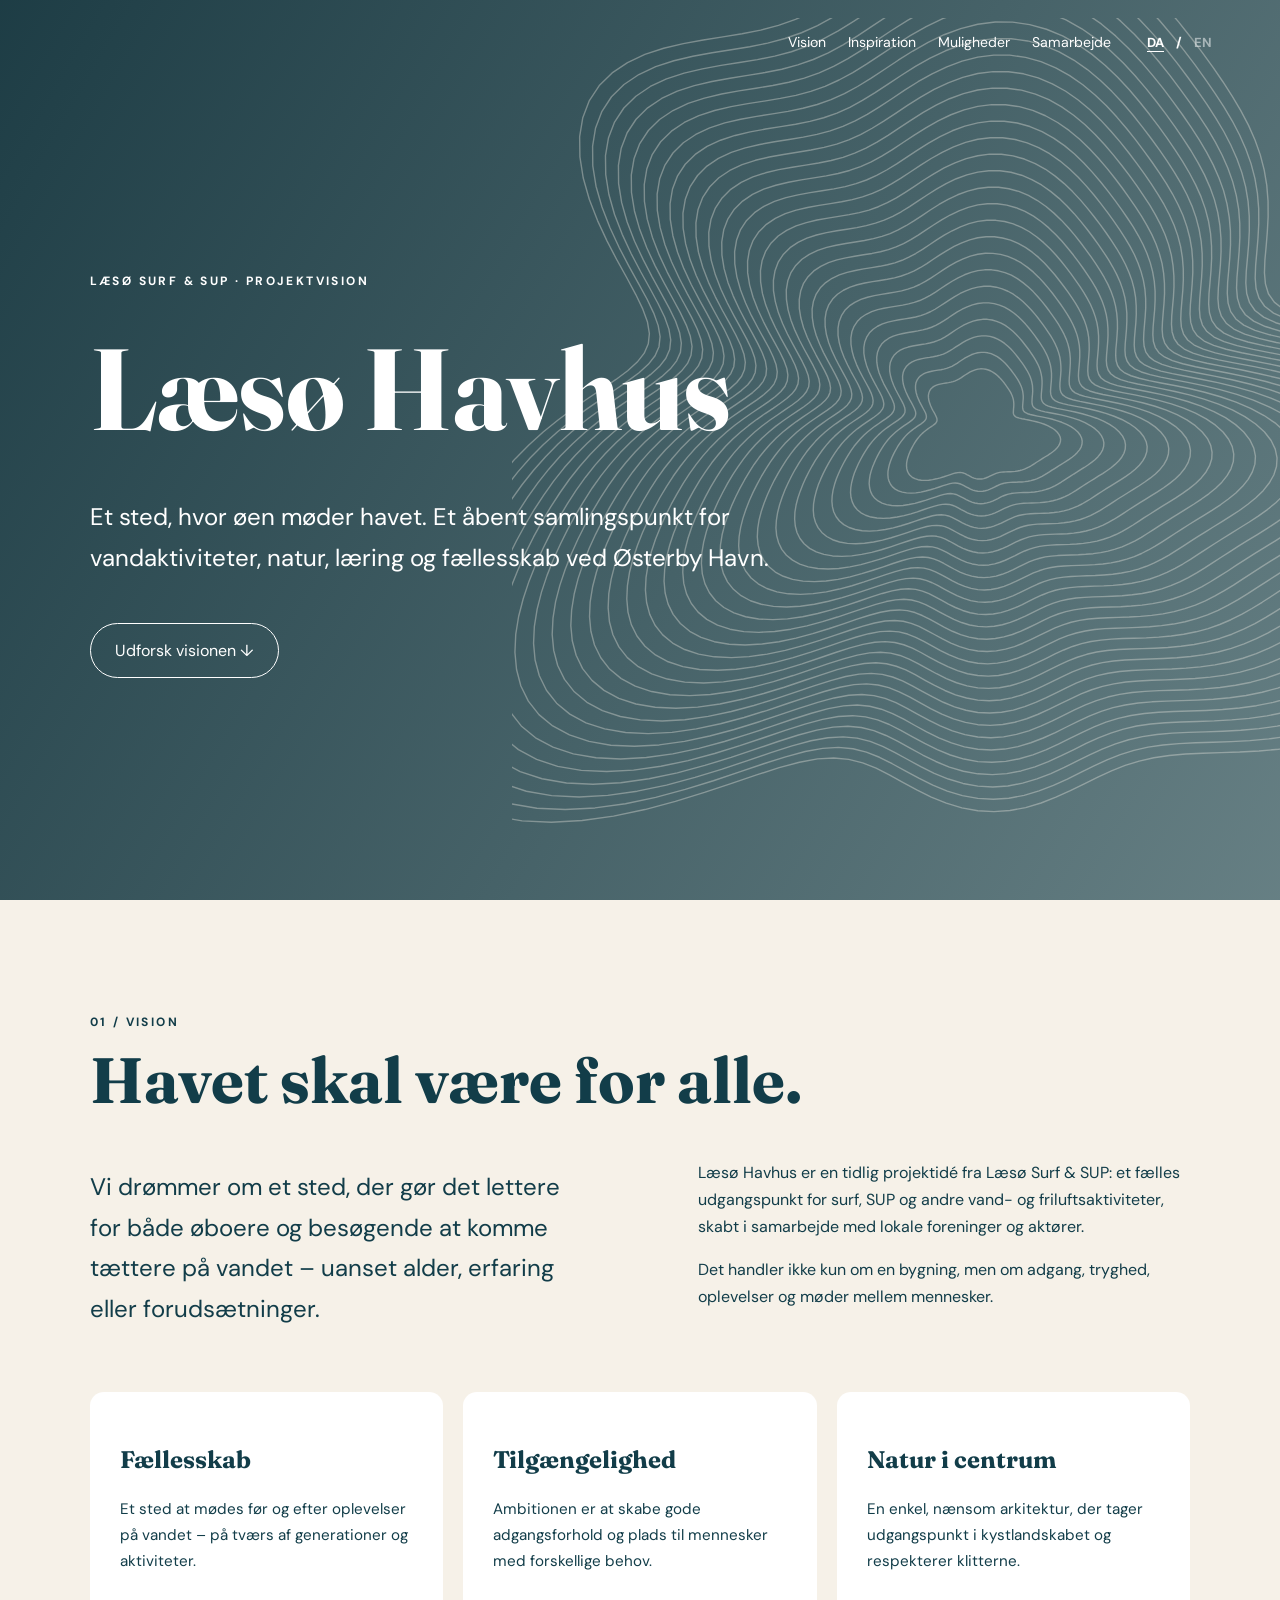
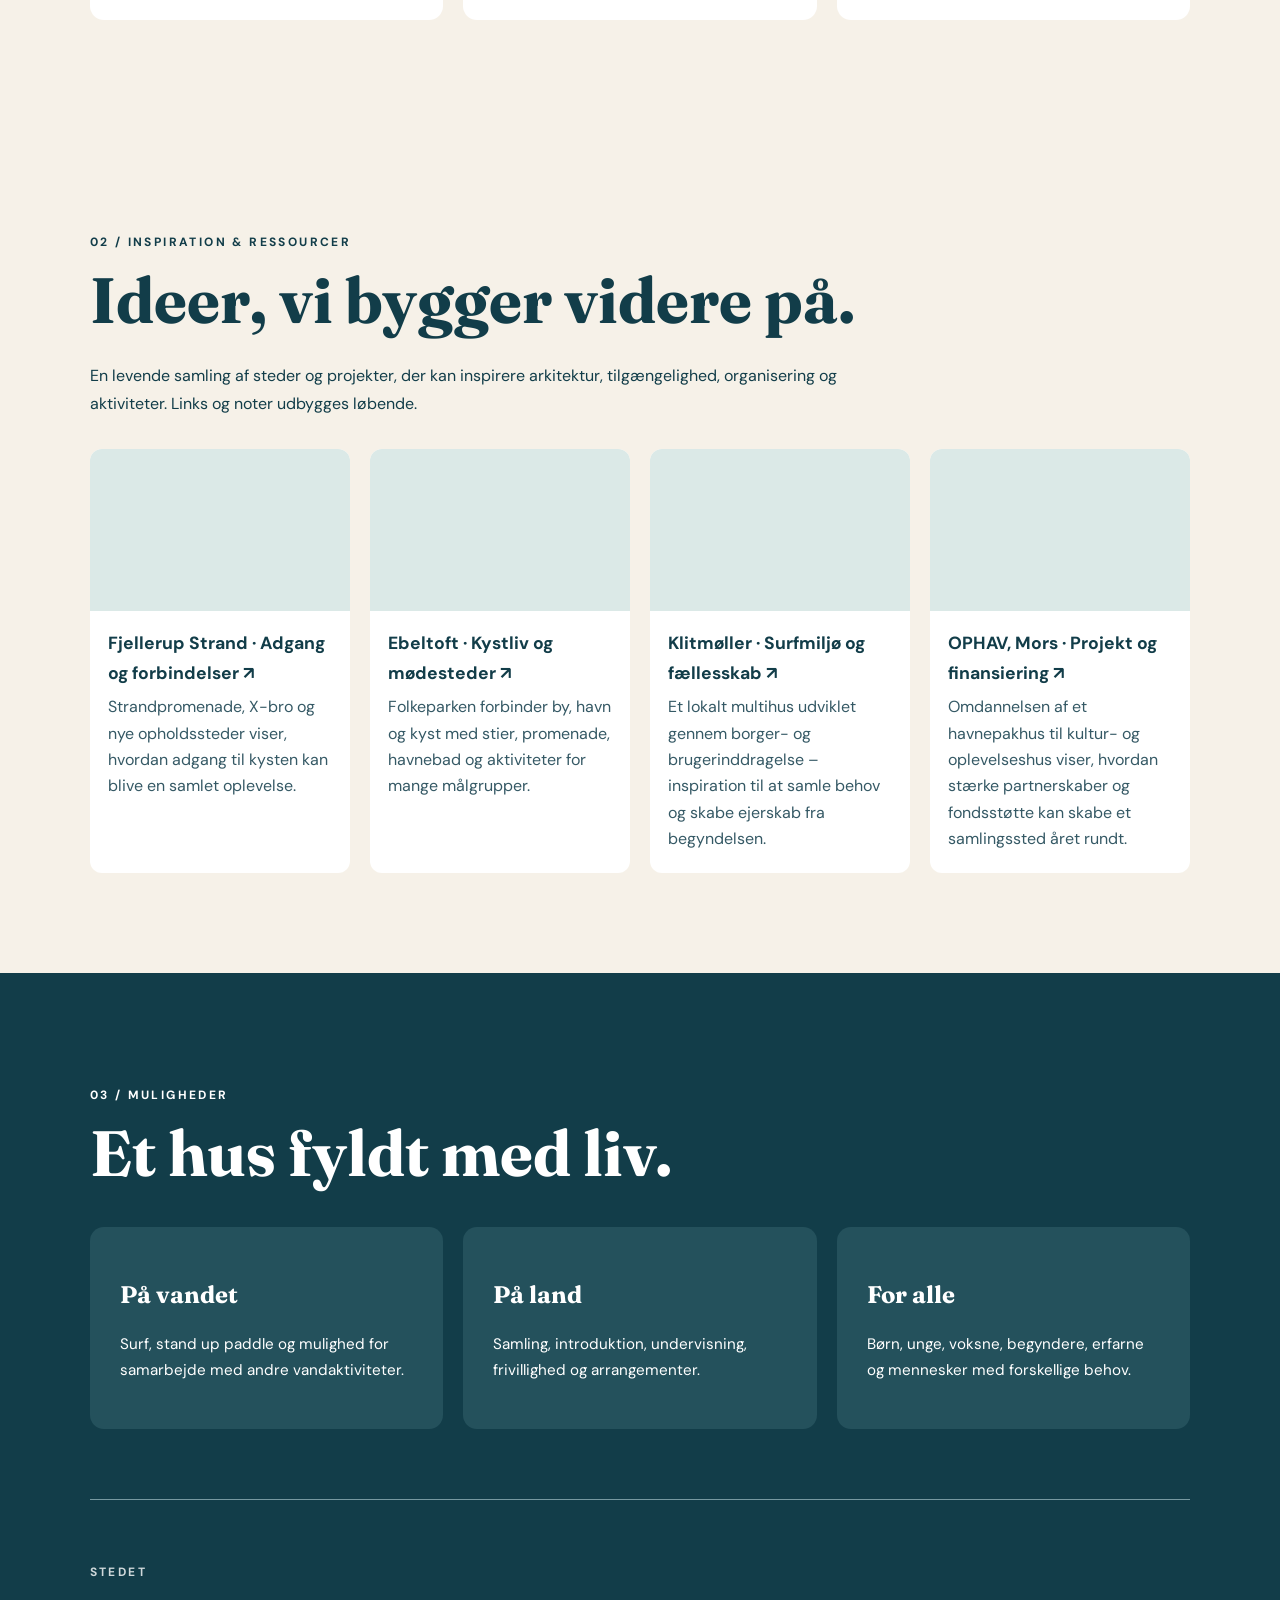
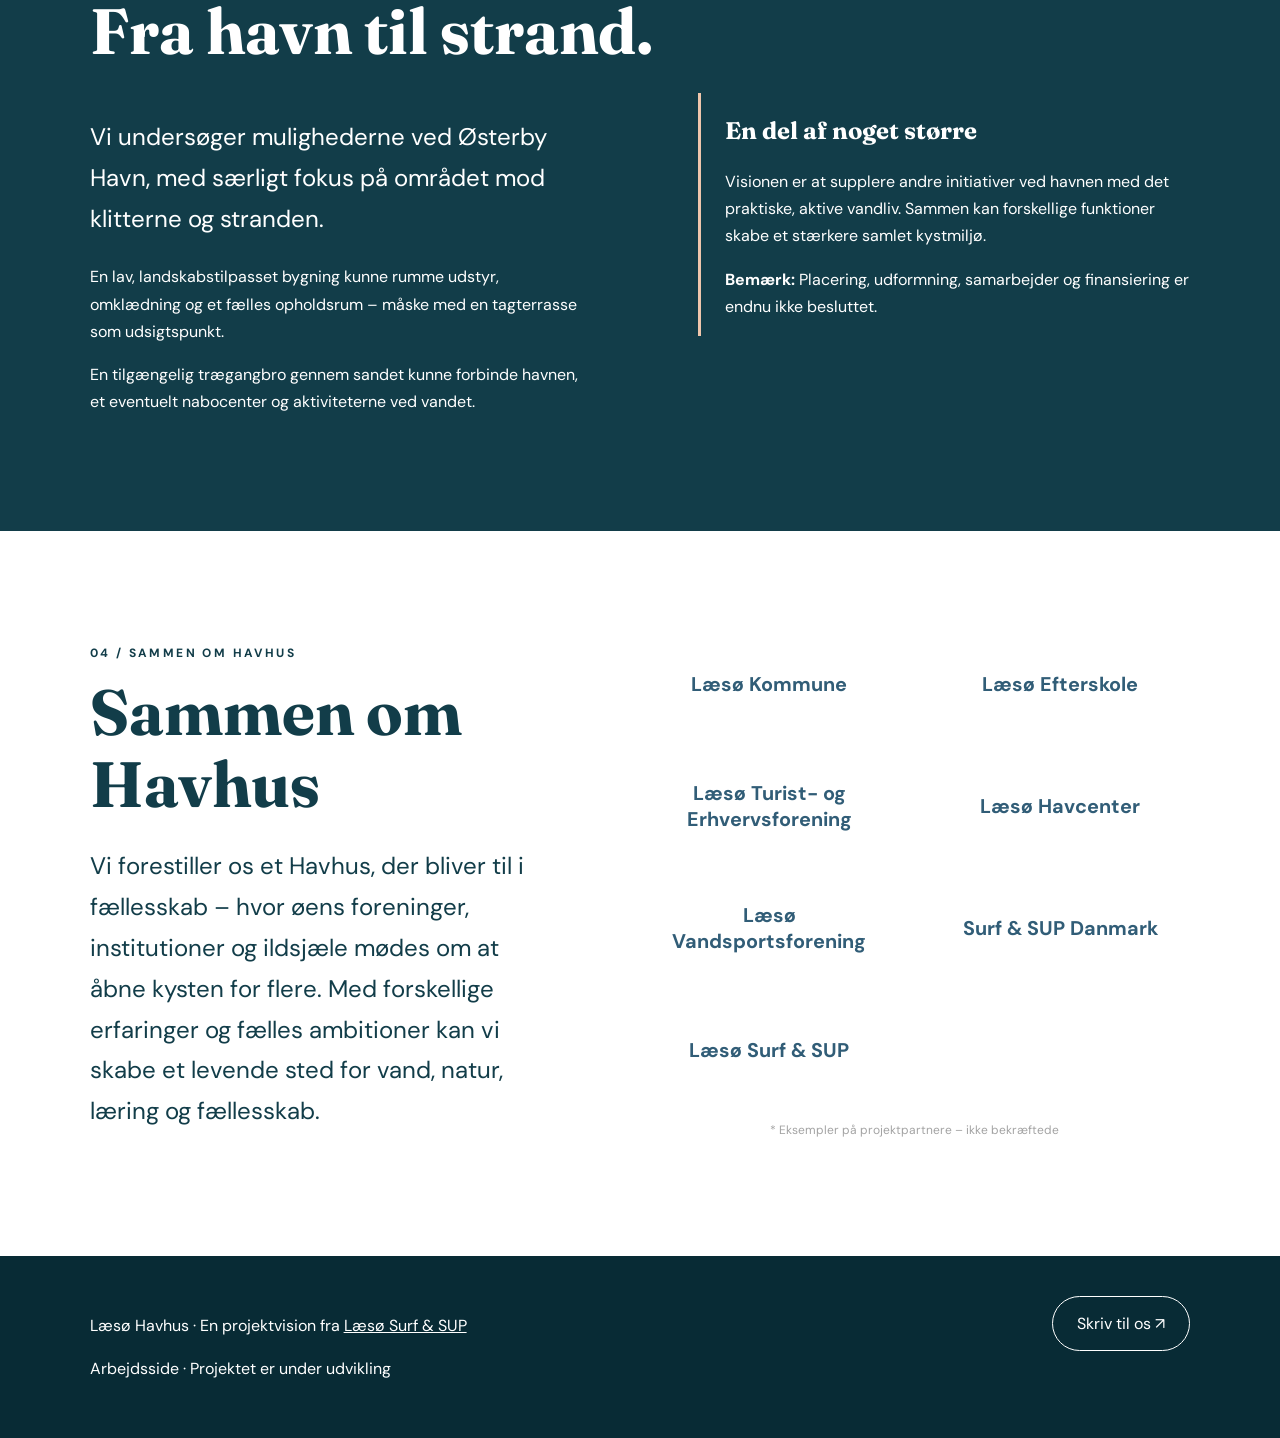
==== commit 83dfc67c: "Move refined topographic contours to open right side of Havhus hero" ====
--- a/havhus/index.html
+++ b/havhus/index.html
@@ -1,4 +1,4 @@
 <!doctype html>
 <html lang="da"><head><meta charset="utf-8"><meta name="viewport" content="width=device-width,initial-scale=1"><meta name="robots" content="noindex,follow"><meta name="theme-color" content="#123d49"><title>Læsø Havhus · Vision for vandliv og fællesskab</title><meta name="description" content="En vision for et åbent samlingspunkt for vandaktiviteter, natur og fællesskab ved Østerby Havn."><link href="https://fonts.googleapis.com/css2?family=DM+Sans:wght@400;500;600;700&family=Fraunces:wght@600;700&display=swap" rel="stylesheet"><style>
 :root{--ink:#123d49;--sand:#f6f1e8;--peach:#efc6ac;--sea:#dbe9e7}*{box-sizing:border-box}html{scroll-behavior:smooth}body{margin:0;background:var(--sand);color:var(--ink);font-family:'DM Sans',sans-serif;line-height:1.7}a{color:inherit}header{display:flex;align-items:center;justify-content:space-between;padding:18px max(5vw,20px);background:#fff}header img{width:120px;height:auto}nav{display:flex;gap:22px;flex-wrap:wrap;font-size:.88rem}nav a{text-decoration:none}nav a:hover{text-decoration:underline}.hero{min-height:72vh;padding:12vh max(7vw,24px);display:flex;flex-direction:column;justify-content:center;background:linear-gradient(120deg,rgba(8,43,53,.91),rgba(18,61,73,.63)),url('../assets/hero.jpg') center/cover;color:white}.eyebrow{text-transform:uppercase;letter-spacing:.2em;font-size:.75rem;font-weight:700}h1,h2,h3{font-family:Fraunces,Georgia,serif;line-height:1.13}h1{font-size:clamp(3.5rem,9vw,8rem);max-width:900px;margin:20px 0}h2{font-size:clamp(2.3rem,5vw,4.5rem);margin:12px 0 26px}h3{font-size:1.5rem}p{max-width:750px}.lead{font-size:clamp(1.15rem,2vw,1.5rem);max-width:760px}.button{align-self:flex-start;width:max-content;max-width:100%;display:inline-block;padding:13px 24px;border:1px solid currentColor;border-radius:50px;text-decoration:none;margin-top:20px}.section{padding:100px max(7vw,24px)}.tint{background:var(--sea)}.dark{background:var(--ink);color:white}.grid{display:grid;grid-template-columns:repeat(3,minmax(0,1fr));gap:20px;margin-top:38px}.tile{padding:30px;background:white;border-radius:14px}.tile p{font-size:.95rem}.dark .tile{background:#24515c}.two{display:grid;grid-template-columns:1fr 1fr;gap:9vw;align-items:start}.note{border-left:3px solid var(--peach);padding-left:24px}.resources a{display:block;padding:18px 0;border-bottom:1px solid #b6ceca;text-decoration:none}.resources a:hover{text-decoration:underline}footer{padding:40px max(7vw,24px);background:#082b35;color:white}footer a{color:white}@media(max-width:750px){header{align-items:flex-start;gap:16px;flex-direction:column}nav{gap:14px}.grid,.two{grid-template-columns:1fr}.section{padding-top:70px;padding-bottom:70px}.hero{min-height:65vh}}
-header .language-switch{display:flex;align-items:center;gap:8px;white-space:nowrap;font-size:.82rem;font-weight:700}header .language-switch button{border:0;background:none;color:var(--ink);opacity:.5;cursor:pointer;font:inherit;padding:4px}header .language-switch button.active{opacity:1;text-decoration:underline;text-underline-offset:4px}header{position:absolute;top:0;left:0;right:0;z-index:10;background:transparent;color:white;padding-top:28px}header nav a,header .language-switch,header .language-switch button{color:white}header nav a:hover,header nav a:focus-visible{color:white;text-decoration:underline;text-underline-offset:5px}.hero{min-height:100svh;min-height:100vh;padding-top:145px}.hero .button{color:white}@media(max-width:750px){header{position:absolute;flex-direction:row;align-items:flex-start;justify-content:space-between;flex-wrap:wrap;gap:12px;padding:18px 22px}header nav{gap:12px;flex:1}.hero{min-height:100svh;padding-top:170px}}.resources .resource-item{padding:10px 0 20px;border-bottom:1px solid #b6ceca}.resources .resource-item a{border:0;padding:14px 0 4px;font-weight:700;font-size:1.1rem}.resources .resource-item p{margin:4px 0 0;color:#355965;line-height:1.65}header nav{margin-left:auto;justify-content:flex-end;text-align:right}header .language-switch{margin-left:32px}@media(max-width:750px){header nav{margin-left:auto;justify-content:flex-end}header .language-switch{margin-left:12px}}.partners{background:#fff}.partner-grid{display:grid;grid-template-columns:repeat(auto-fit,minmax(190px,1fr));gap:18px;margin-top:35px}.partner-name{min-height:112px;padding:24px 18px;display:flex;align-items:center;justify-content:center;text-align:center;background:var(--sand);border:1px solid #e2ded5;border-radius:12px;color:var(--ink);font-weight:700;font-size:1.1rem;line-height:1.35}.partner-note{font-size:.85rem;opacity:.75;margin-top:20px}.partners-layout{display:grid;grid-template-columns:minmax(0,1fr) minmax(0,1.2fr);gap:7vw;align-items:center}.partners .partner-grid{display:grid;grid-template-columns:repeat(2,minmax(0,1fr));gap:22px 30px;margin-top:0}.partners .partner-name{background:transparent;border:0;border-radius:0;min-height:100px;padding:12px 6px;font-size:clamp(1rem,1.55vw,1.45rem);font-weight:700;color:#315d77}.partners .partner-note{color:#858585;font-size:.75rem;margin-top:20px;text-align:center}@media(max-width:850px){.partners-layout{grid-template-columns:1fr;gap:35px}.partners .partner-grid{gap:10px}.partners .partner-name{min-height:85px}}.vision-section{position:relative;overflow:hidden;isolation:isolate;padding-bottom:190px}.vision-section>.contour-art{position:absolute;bottom:-175px;left:-85px;width:min(72vw,850px);height:auto;color:#123d49;opacity:.38;pointer-events:none;z-index:-1}.vision-section> :not(.contour-art){position:relative;z-index:1}@media(max-width:750px){.vision-section{padding-bottom:155px}.vision-section>.contour-art{width:115vw;left:-95px;bottom:-100px;opacity:.35}}.resources .resource-item{border:0;padding:0;overflow:hidden;background:white;border-radius:12px;display:flex;flex-direction:column}.resources .resource-item a:not(.resource-image){padding:18px 18px 5px}.resources .resource-item p{padding:0 18px 20px;margin:0}.resources .resource-image{display:block;padding:0;border:0;aspect-ratio:16/10;overflow:hidden;background:#dbe9e7}.resources .resource-image img{width:100%;height:100%;object-fit:cover;object-position:top;display:block}.resources .resource-grid{display:grid;grid-template-columns:repeat(4,minmax(0,1fr));gap:20px;margin-top:32px}.location-in-possibilities{margin-top:70px;padding-top:50px;border-top:1px solid #7799a1}.location-in-possibilities .eyebrow{opacity:.8}footer{display:flex;align-items:center;justify-content:space-between;gap:30px;flex-wrap:wrap}footer .button{margin:0;white-space:nowrap}@media(max-width:1050px){.resources .resource-grid{grid-template-columns:repeat(2,minmax(0,1fr))}}@media(max-width:650px){.resources .resource-grid{grid-template-columns:1fr}footer{align-items:flex-start}}</style></head><body><header><nav aria-label="Projektets sektioner"><a href="#vision"><span data-da="Vision" data-en="Vision">Vision</span></a><a href="#inspiration"><span data-da="Inspiration" data-en="Inspiration">Inspiration</span></a><a href="#aktiviteter"><span data-da="Muligheder" data-en="Possibilities">Muligheder</span></a><a href="#sammen"><span data-da="Samarbejde" data-en="Collaboration">Samarbejde</span></a></nav><div class="language-switch" role="group" aria-label="Language"><button type="button" data-lang="da" class="active" aria-pressed="true">DA</button><span aria-hidden="true">/</span><button type="button" data-lang="en" aria-pressed="false">EN</button></div></header><main><section class="hero"><p class="eyebrow"><span data-da="Læsø Surf & SUP · Projektvision" data-en="Læsø Surf & SUP · Project vision">Læsø Surf & SUP · Projektvision</span></p><h1>Læsø Havhus</h1><p class="lead"><span data-da="Et sted, hvor øen møder havet. Et åbent samlingspunkt for vandaktiviteter, natur, læring og fællesskab ved Østerby Havn." data-en="Where the island meets the sea. An open gathering place for water activities, nature, learning and community at Østerby Harbour.">Et sted, hvor øen møder havet. Et åbent samlingspunkt for vandaktiviteter, natur, læring og fællesskab ved Østerby Havn.</span></p><a class="button" href="#vision"><span data-da="Udforsk visionen ↓" data-en="Explore the vision ↓">Udforsk visionen ↓</span></a></section><section class="section vision-section" id="vision"><svg class="contour-art" viewBox="0 0 900 650" aria-hidden="true" focusable="false" preserveAspectRatio="xMinYMax meet" xmlns="http://www.w3.org/2000/svg"><g fill="none" stroke="currentColor" stroke-width="1.35" stroke-linejoin="round"><path d="M232.0 530.0 L234.6 532.4 L236.6 534.9 L238.2 537.5 L239.3 540.1 L240.0 542.8 L240.4 545.5 L240.5 548.3 L240.3 551.1 L239.6 553.9 L238.5 556.6 L236.7 559.2 L234.0 561.5 L230.5 563.5 L226.0 565.1 L220.8 566.1 L214.9 566.7 L208.7 566.8 L202.4 566.6 L196.3 566.1 L190.7 565.6 L185.7 565.3 L181.5 565.2 L177.9 565.6 L175.0 566.5 L172.4 567.8 L170.0 569.4 L167.6 571.3 L165.0 573.1 L162.0 574.8 L158.7 576.1 L155.2 576.8 L151.4 577.0 L147.5 576.6 L143.7 575.8 L140.0 574.7 L136.5 573.5 L133.2 572.3 L130.0 571.4 L126.8 570.9 L123.4 570.7 L119.8 571.0 L115.9 571.6 L111.7 572.3 L107.1 573.2 L102.3 573.9 L97.3 574.5 L92.3 574.7 L87.4 574.7 L82.6 574.3 L77.8 573.7 L73.3 572.8 L68.8 571.8 L64.4 570.5 L60.1 569.2 L55.9 567.6 L52.0 565.8 L48.6 563.8 L45.8 561.6 L43.8 559.0 L42.9 556.2 L43.0 553.2 L44.4 550.1 L46.7 547.0 L49.9 543.9 L53.5 541.1 L57.3 538.4 L60.7 536.0 L63.5 533.9 L65.4 531.9 L66.2 530.0 L66.0 528.1 L65.1 526.2 L63.6 524.2 L61.9 522.1 L60.5 519.8 L59.6 517.6 L59.6 515.3 L60.5 513.3 L62.5 511.4 L65.2 509.8 L68.5 508.4 L72.2 507.3 L75.8 506.2 L79.1 505.2 L81.9 504.0 L84.2 502.7 L85.9 501.0 L87.2 499.0 L88.2 496.7 L89.1 494.2 L90.2 491.6 L91.6 488.8 L93.3 486.2 L95.5 483.7 L98.2 481.4 L101.3 479.2 L104.8 477.3 L108.5 475.6 L112.4 474.0 L116.6 472.5 L121.0 471.2 L125.5 470.0 L130.2 469.1 L135.1 468.5 L140.0 468.5 L144.9 469.0 L149.6 470.2 L154.0 472.0 L158.0 474.3 L161.5 477.2 L164.4 480.3 L166.9 483.5 L169.0 486.6 L171.0 489.3 L173.0 491.6 L175.2 493.3 L177.8 494.5 L180.9 495.2 L184.6 495.6 L188.5 495.9 L192.7 496.2 L196.8 496.7 L200.6 497.5 L203.8 498.7 L206.3 500.4 L207.9 502.3 L208.8 504.5 L209.1 506.9 L209.0 509.2 L208.8 511.4 L208.9 513.5 L209.4 515.4 L210.6 517.1 L212.6 518.8 L215.2 520.4 L218.4 522.0 L221.9 523.8 L225.5 525.7 L228.9 527.8 L232.0 530.0 Z"/><path d="M261.1 530.0 L264.5 533.1 L267.2 536.4 L269.3 539.8 L270.7 543.3 L271.6 546.8 L272.1 550.5 L272.3 554.1 L272.0 557.8 L271.2 561.4 L269.7 565.0 L267.3 568.4 L263.8 571.5 L259.1 574.1 L253.3 576.2 L246.4 577.6 L238.7 578.3 L230.5 578.5 L222.1 578.2 L214.1 577.6 L206.7 576.9 L200.2 576.5 L194.6 576.4 L190.0 576.9 L186.1 578.0 L182.7 579.7 L179.6 581.9 L176.4 584.4 L172.9 586.8 L169.0 589.0 L164.7 590.6 L159.9 591.6 L155.0 591.9 L149.9 591.4 L144.8 590.3 L140.0 588.9 L135.4 587.3 L131.1 585.7 L126.8 584.5 L122.6 583.8 L118.2 583.6 L113.4 584.0 L108.3 584.7 L102.7 585.7 L96.7 586.8 L90.4 587.8 L83.8 588.5 L77.3 588.9 L70.7 588.8 L64.4 588.4 L58.2 587.6 L52.1 586.4 L46.2 585.0 L40.4 583.4 L34.8 581.6 L29.3 579.5 L24.2 577.2 L19.6 574.6 L15.9 571.6 L13.3 568.2 L12.1 564.5 L12.3 560.6 L14.1 556.5 L17.2 552.4 L21.4 548.4 L26.2 544.6 L31.1 541.1 L35.6 537.9 L39.3 535.1 L41.7 532.5 L42.8 530.0 L42.6 527.5 L41.3 525.0 L39.4 522.4 L37.2 519.5 L35.3 516.6 L34.2 513.6 L34.1 510.7 L35.4 508.0 L37.9 505.5 L41.5 503.4 L45.9 501.6 L50.7 500.1 L55.4 498.7 L59.8 497.3 L63.5 495.8 L66.5 494.0 L68.8 491.8 L70.5 489.2 L71.8 486.2 L73.0 482.9 L74.4 479.4 L76.2 475.8 L78.5 472.3 L81.5 469.0 L85.0 465.9 L89.1 463.2 L93.6 460.7 L98.5 458.4 L103.7 456.3 L109.2 454.3 L114.9 452.5 L120.9 451.0 L127.1 449.8 L133.5 449.1 L140.0 449.0 L146.4 449.7 L152.6 451.2 L158.5 453.6 L163.7 456.7 L168.3 460.5 L172.2 464.6 L175.4 468.8 L178.2 472.9 L180.8 476.5 L183.4 479.4 L186.3 481.7 L189.8 483.3 L193.9 484.2 L198.7 484.7 L203.9 485.0 L209.4 485.4 L214.8 486.1 L219.8 487.2 L224.0 488.8 L227.3 491.0 L229.4 493.6 L230.6 496.5 L230.9 499.5 L230.8 502.6 L230.6 505.5 L230.7 508.3 L231.4 510.8 L233.0 513.1 L235.5 515.2 L239.0 517.3 L243.2 519.5 L247.8 521.8 L252.5 524.3 L257.1 527.1 L261.1 530.0 Z"/><path d="M290.2 530.0 L294.5 533.9 L297.8 538.0 L300.4 542.2 L302.1 546.5 L303.3 550.9 L303.9 555.4 L304.1 559.9 L303.8 564.5 L302.7 569.0 L300.9 573.4 L297.9 577.6 L293.6 581.5 L287.8 584.7 L280.5 587.3 L272.0 589.0 L262.4 590.0 L252.2 590.2 L241.9 589.8 L232.0 589.0 L222.8 588.2 L214.7 587.6 L207.7 587.6 L202.0 588.2 L197.1 589.6 L193.0 591.7 L189.1 594.4 L185.1 597.4 L180.8 600.5 L176.0 603.2 L170.6 605.2 L164.7 606.5 L158.5 606.8 L152.2 606.2 L146.0 604.9 L140.0 603.0 L134.3 601.0 L128.9 599.2 L123.7 597.7 L118.4 596.8 L112.9 596.5 L107.1 596.9 L100.7 597.9 L93.7 599.1 L86.3 600.5 L78.4 601.7 L70.3 602.6 L62.2 603.1 L54.1 603.0 L46.2 602.4 L38.5 601.4 L31.0 600.0 L23.7 598.2 L16.5 596.2 L9.5 594.0 L2.7 591.4 L-3.7 588.5 L-9.3 585.3 L-13.9 581.6 L-17.1 577.4 L-18.7 572.9 L-18.4 568.0 L-16.2 562.9 L-12.3 557.8 L-7.2 552.8 L-1.2 548.1 L4.9 543.8 L10.5 539.8 L15.0 536.3 L18.1 533.1 L19.5 530.0 L19.2 527.0 L17.6 523.8 L15.1 520.5 L12.4 517.0 L10.1 513.4 L8.7 509.7 L8.7 506.1 L10.2 502.7 L13.4 499.6 L17.8 497.0 L23.3 494.8 L29.2 492.9 L35.1 491.2 L40.5 489.5 L45.1 487.6 L48.8 485.3 L51.6 482.6 L53.7 479.4 L55.4 475.7 L56.9 471.6 L58.6 467.2 L60.9 462.8 L63.8 458.4 L67.4 454.3 L71.8 450.5 L76.8 447.1 L82.4 444.0 L88.5 441.1 L95.0 438.5 L101.8 436.1 L108.9 433.9 L116.3 432.0 L124.0 430.5 L132.0 429.6 L140.0 429.5 L148.0 430.4 L155.7 432.3 L162.9 435.2 L169.4 439.1 L175.1 443.7 L179.9 448.9 L184.0 454.1 L187.4 459.1 L190.6 463.6 L193.9 467.3 L197.5 470.1 L201.8 472.0 L206.9 473.2 L212.8 473.8 L219.3 474.2 L226.1 474.7 L232.8 475.5 L239.0 476.9 L244.2 478.9 L248.3 481.6 L250.9 484.8 L252.4 488.4 L252.8 492.2 L252.6 496.0 L252.4 499.7 L252.5 503.0 L253.4 506.1 L255.3 509.0 L258.5 511.7 L262.8 514.3 L268.0 517.0 L273.7 519.8 L279.6 523.0 L285.2 526.3 L290.2 530.0 Z"/><path d="M319.4 530.0 L324.4 534.6 L328.4 539.5 L331.4 544.5 L333.6 549.7 L334.9 555.0 L335.7 560.3 L335.9 565.7 L335.5 571.1 L334.3 576.6 L332.1 581.9 L328.5 586.9 L323.3 591.4 L316.4 595.3 L307.8 598.4 L297.6 600.5 L286.1 601.6 L274.0 601.8 L261.7 601.4 L249.8 600.5 L238.8 599.5 L229.1 598.8 L220.9 598.7 L214.0 599.4 L208.2 601.1 L203.2 603.6 L198.6 606.9 L193.9 610.5 L188.7 614.1 L183.0 617.3 L176.6 619.8 L169.5 621.3 L162.1 621.7 L154.6 621.0 L147.2 619.4 L140.0 617.2 L133.2 614.8 L126.8 612.6 L120.5 610.8 L114.2 609.7 L107.7 609.4 L100.7 609.9 L93.1 611.0 L84.8 612.5 L75.9 614.1 L66.5 615.6 L56.8 616.7 L47.1 617.2 L37.4 617.2 L28.0 616.5 L18.8 615.2 L9.9 613.5 L1.1 611.5 L-7.5 609.1 L-15.9 606.4 L-23.9 603.3 L-31.5 599.9 L-38.3 596.0 L-43.8 591.6 L-47.6 586.6 L-49.4 581.2 L-49.1 575.3 L-46.5 569.3 L-41.9 563.1 L-35.7 557.2 L-28.6 551.6 L-21.3 546.4 L-14.6 541.7 L-9.2 537.5 L-5.5 533.7 L-3.9 530.0 L-4.2 526.4 L-6.1 522.6 L-9.1 518.7 L-12.3 514.5 L-15.1 510.1 L-16.8 505.7 L-16.8 501.4 L-14.9 497.4 L-11.2 493.8 L-5.8 490.6 L0.7 487.9 L7.7 485.7 L14.7 483.6 L21.2 481.6 L26.7 479.3 L31.2 476.7 L34.5 473.4 L37.0 469.6 L39.0 465.1 L40.8 460.2 L42.9 455.0 L45.5 449.7 L49.0 444.6 L53.3 439.7 L58.5 435.1 L64.6 431.0 L71.3 427.3 L78.5 423.9 L86.3 420.8 L94.4 417.9 L102.9 415.3 L111.7 413.0 L120.9 411.2 L130.4 410.2 L140.0 410.0 L149.5 411.1 L158.7 413.3 L167.3 416.8 L175.1 421.5 L181.9 427.0 L187.7 433.1 L192.5 439.4 L196.6 445.4 L200.4 450.7 L204.3 455.1 L208.6 458.5 L213.8 460.8 L219.9 462.2 L226.9 462.9 L234.7 463.4 L242.8 464.0 L250.8 465.0 L258.2 466.6 L264.4 469.0 L269.2 472.2 L272.4 476.0 L274.2 480.3 L274.7 484.9 L274.5 489.4 L274.1 493.8 L274.3 497.8 L275.3 501.5 L277.7 504.9 L281.5 508.1 L286.6 511.2 L292.8 514.4 L299.7 517.9 L306.7 521.6 L313.4 525.6 L319.4 530.0 Z"/><path d="M348.5 530.0 L354.4 535.4 L359.0 541.1 L362.5 546.9 L365.0 552.9 L366.6 559.0 L367.5 565.2 L367.7 571.5 L367.2 577.8 L365.9 584.1 L363.3 590.3 L359.1 596.1 L353.1 601.4 L345.1 605.9 L335.0 609.5 L323.1 611.9 L309.9 613.2 L295.7 613.5 L281.4 613.0 L267.6 611.9 L254.9 610.8 L243.6 610.0 L234.0 609.9 L226.0 610.7 L219.3 612.6 L213.5 615.6 L208.1 619.4 L202.6 623.6 L196.6 627.8 L190.0 631.5 L182.5 634.4 L174.3 636.1 L165.7 636.6 L157.0 635.7 L148.3 633.9 L140.0 631.4 L132.1 628.6 L124.6 626.0 L117.3 623.9 L110.0 622.6 L102.4 622.3 L94.3 622.9 L85.4 624.2 L75.8 625.9 L65.5 627.8 L54.6 629.5 L43.3 630.8 L32.0 631.4 L20.8 631.3 L9.8 630.5 L-0.9 629.1 L-11.3 627.1 L-21.4 624.7 L-31.4 621.9 L-41.2 618.8 L-50.6 615.2 L-59.4 611.2 L-67.2 606.7 L-73.6 601.6 L-78.1 595.8 L-80.2 589.5 L-79.8 582.7 L-76.8 575.6 L-71.4 568.5 L-64.2 561.6 L-56.0 555.1 L-47.5 549.1 L-39.7 543.7 L-33.4 538.8 L-29.2 534.3 L-27.3 530.0 L-27.6 525.8 L-29.8 521.4 L-33.3 516.8 L-37.0 512.0 L-40.3 506.9 L-42.2 501.8 L-42.3 496.8 L-40.1 492.1 L-35.7 487.9 L-29.5 484.2 L-22.0 481.1 L-13.8 478.5 L-5.6 476.1 L1.9 473.7 L8.3 471.1 L13.5 468.0 L17.4 464.3 L20.3 459.8 L22.6 454.6 L24.7 448.9 L27.1 442.8 L30.2 436.7 L34.2 430.7 L39.2 425.0 L45.3 419.7 L52.3 415.0 L60.1 410.6 L68.6 406.7 L77.5 403.1 L87.0 399.7 L96.9 396.7 L107.2 394.0 L117.8 391.9 L128.8 390.7 L140.0 390.6 L151.1 391.7 L161.8 394.4 L171.8 398.4 L180.8 403.8 L188.7 410.3 L195.4 417.4 L201.0 424.7 L205.8 431.6 L210.2 437.8 L214.7 443.0 L219.8 446.9 L225.7 449.5 L232.8 451.1 L241.0 452.0 L250.0 452.6 L259.5 453.3 L268.8 454.4 L277.4 456.3 L284.7 459.1 L290.2 462.8 L294.0 467.3 L295.9 472.3 L296.5 477.5 L296.3 482.8 L295.9 487.9 L296.1 492.6 L297.3 496.9 L300.1 500.8 L304.5 504.5 L310.4 508.2 L317.6 511.9 L325.6 515.9 L333.7 520.2 L341.5 524.9 L348.5 530.0 Z"/><path d="M377.6 530.0 L384.3 536.2 L389.6 542.6 L393.6 549.3 L396.4 556.1 L398.2 563.1 L399.3 570.1 L399.5 577.3 L399.0 584.5 L397.4 591.7 L394.4 598.7 L389.7 605.4 L382.9 611.4 L373.7 616.5 L362.3 620.6 L348.7 623.3 L333.6 624.8 L317.5 625.2 L301.2 624.5 L285.4 623.4 L270.9 622.1 L258.1 621.2 L247.1 621.0 L238.0 622.0 L230.4 624.2 L223.8 627.6 L217.6 631.8 L211.4 636.6 L204.6 641.4 L196.9 645.7 L188.4 649.0 L179.1 651.0 L169.3 651.4 L159.3 650.5 L149.5 648.4 L140.0 645.5 L131.0 642.3 L122.4 639.4 L114.2 637.0 L105.8 635.6 L97.2 635.2 L87.9 635.9 L77.8 637.3 L66.8 639.3 L55.0 641.5 L42.6 643.4 L29.8 644.8 L16.9 645.6 L4.1 645.5 L-8.4 644.6 L-20.6 642.9 L-32.4 640.7 L-44.0 637.9 L-55.4 634.7 L-66.5 631.2 L-77.2 627.1 L-87.2 622.6 L-96.2 617.4 L-103.4 611.6 L-108.5 605.0 L-111.0 597.8 L-110.5 590.0 L-107.1 582.0 L-101.0 573.9 L-92.8 566.0 L-83.4 558.6 L-73.7 551.8 L-64.8 545.6 L-57.7 540.0 L-52.8 534.9 L-50.6 530.0 L-51.0 525.2 L-53.6 520.2 L-57.5 515.0 L-61.8 509.5 L-65.5 503.7 L-67.7 497.9 L-67.7 492.2 L-65.2 486.8 L-60.3 482.0 L-53.2 477.8 L-44.6 474.3 L-35.2 471.3 L-25.9 468.6 L-17.4 465.9 L-10.1 462.9 L-4.2 459.4 L0.3 455.1 L3.6 450.0 L6.1 444.1 L8.6 437.6 L11.3 430.7 L14.8 423.7 L19.4 416.8 L25.2 410.3 L32.1 404.3 L40.1 398.9 L49.0 394.0 L58.6 389.5 L68.8 385.3 L79.6 381.5 L90.8 378.0 L102.6 375.0 L114.7 372.7 L127.3 371.3 L140.0 371.1 L152.6 372.4 L164.8 375.4 L176.2 380.1 L186.5 386.2 L195.5 393.6 L203.1 401.7 L209.5 410.0 L215.0 417.9 L220.0 425.0 L225.2 430.8 L230.9 435.2 L237.7 438.3 L245.8 440.1 L255.1 441.1 L265.4 441.8 L276.2 442.6 L286.8 443.9 L296.6 446.0 L304.9 449.2 L311.2 453.4 L315.5 458.5 L317.7 464.2 L318.4 470.2 L318.2 476.2 L317.7 482.0 L317.9 487.4 L319.3 492.3 L322.4 496.8 L327.5 501.0 L334.3 505.1 L342.5 509.4 L351.5 513.9 L360.8 518.9 L369.7 524.2 L377.6 530.0 Z"/><path d="M406.7 530.0 L414.3 536.9 L420.2 544.1 L424.7 551.6 L427.8 559.3 L429.9 567.1 L431.0 575.0 L431.3 583.1 L430.7 591.2 L429.0 599.3 L425.6 607.1 L420.3 614.6 L412.6 621.4 L402.4 627.1 L389.5 631.7 L374.3 634.8 L357.3 636.5 L339.2 636.8 L320.9 636.1 L303.3 634.8 L287.0 633.4 L272.6 632.3 L260.3 632.2 L250.0 633.3 L241.5 635.7 L234.0 639.5 L227.1 644.3 L220.1 649.7 L212.5 655.1 L203.9 659.9 L194.4 663.6 L183.9 665.8 L172.9 666.3 L161.7 665.3 L150.6 662.9 L140.0 659.7 L129.9 656.1 L120.3 652.8 L111.0 650.1 L101.6 648.5 L91.9 648.1 L81.5 648.9 L70.2 650.5 L57.9 652.7 L44.6 655.1 L30.7 657.3 L16.3 658.9 L1.8 659.7 L-12.6 659.6 L-26.6 658.6 L-40.3 656.8 L-53.6 654.2 L-66.5 651.2 L-79.3 647.6 L-91.8 643.6 L-103.8 639.0 L-115.1 633.9 L-125.1 628.1 L-133.3 621.6 L-139.0 614.2 L-141.7 606.1 L-141.2 597.4 L-137.3 588.4 L-130.5 579.3 L-121.3 570.4 L-110.7 562.1 L-99.9 554.4 L-89.9 547.5 L-81.9 541.2 L-76.4 535.5 L-74.0 530.0 L-74.5 524.6 L-77.3 519.0 L-81.7 513.2 L-86.5 506.9 L-90.7 500.5 L-93.1 493.9 L-93.2 487.5 L-90.4 481.5 L-84.8 476.1 L-76.9 471.4 L-67.2 467.5 L-56.7 464.1 L-46.3 461.0 L-36.7 458.0 L-28.4 454.7 L-21.9 450.7 L-16.9 445.9 L-13.2 440.2 L-10.3 433.5 L-7.5 426.2 L-4.5 418.5 L-0.5 410.6 L4.6 402.9 L11.1 395.6 L18.9 388.9 L27.8 382.8 L37.8 377.3 L48.6 372.2 L60.1 367.6 L72.2 363.3 L84.8 359.4 L98.0 356.0 L111.7 353.4 L125.7 351.8 L140.0 351.6 L154.2 353.1 L167.9 356.5 L180.7 361.7 L192.2 368.6 L202.3 376.9 L210.9 385.9 L218.1 395.3 L224.2 404.2 L229.9 412.1 L235.6 418.7 L242.1 423.6 L249.7 427.0 L258.8 429.1 L269.2 430.3 L280.8 431.0 L292.9 431.8 L304.8 433.3 L315.8 435.7 L325.1 439.3 L332.2 444.0 L337.0 449.7 L339.5 456.1 L340.3 462.9 L340.0 469.6 L339.5 476.1 L339.7 482.1 L341.3 487.6 L344.8 492.7 L350.4 497.4 L358.1 502.1 L367.3 506.9 L377.5 512.0 L387.9 517.5 L397.8 523.5 L406.7 530.0 Z"/><path d="M435.9 530.0 L444.2 537.7 L450.8 545.7 L455.8 554.0 L459.3 562.5 L461.5 571.2 L462.8 580.0 L463.2 588.9 L462.5 597.9 L460.5 606.8 L456.8 615.6 L450.9 623.8 L442.4 631.3 L431.0 637.7 L416.8 642.8 L399.9 646.2 L381.0 648.1 L361.0 648.5 L340.7 647.7 L321.1 646.2 L303.0 644.6 L287.0 643.5 L273.4 643.3 L262.0 644.5 L252.5 647.3 L244.3 651.5 L236.6 656.8 L228.9 662.8 L220.4 668.8 L210.9 674.1 L200.3 678.2 L188.7 680.6 L176.5 681.2 L164.1 680.1 L151.8 677.4 L140.0 673.8 L128.8 669.9 L118.1 666.2 L107.8 663.3 L97.5 661.5 L86.7 661.0 L75.1 661.8 L62.6 663.7 L48.9 666.1 L34.2 668.8 L18.7 671.2 L2.8 673.0 L-13.3 673.9 L-29.2 673.8 L-44.8 672.6 L-59.9 670.6 L-74.7 667.8 L-89.1 664.4 L-103.2 660.4 L-117.1 656.0 L-130.4 650.9 L-142.9 645.3 L-154.0 638.9 L-163.1 631.6 L-169.4 623.4 L-172.5 614.4 L-171.9 604.8 L-167.6 594.7 L-160.0 584.7 L-149.9 574.9 L-138.1 565.6 L-126.1 557.1 L-115.1 549.4 L-106.1 542.4 L-100.1 536.0 L-97.4 530.0 L-97.9 524.0 L-101.0 517.8 L-105.9 511.3 L-111.2 504.4 L-115.9 497.3 L-118.6 490.0 L-118.6 482.9 L-115.6 476.2 L-109.4 470.2 L-100.6 465.0 L-89.8 460.6 L-78.2 456.9 L-66.6 453.5 L-56.0 450.2 L-46.8 446.4 L-39.5 442.0 L-34.0 436.7 L-29.9 430.3 L-26.7 423.0 L-23.7 414.9 L-20.2 406.3 L-15.8 397.6 L-10.2 389.1 L-3.0 381.0 L5.6 373.5 L15.6 366.7 L26.6 360.6 L38.6 355.0 L51.4 349.9 L64.7 345.1 L78.8 340.8 L93.4 337.0 L108.6 334.1 L124.2 332.3 L140.0 332.1 L155.7 333.8 L170.9 337.5 L185.1 343.3 L197.9 351.0 L209.1 360.1 L218.6 370.2 L226.6 380.5 L233.4 390.4 L239.7 399.2 L246.1 406.5 L253.2 412.0 L261.7 415.8 L271.7 418.1 L283.3 419.4 L296.2 420.2 L309.6 421.1 L322.8 422.8 L335.0 425.5 L345.3 429.4 L353.2 434.7 L358.5 441.0 L361.3 448.1 L362.1 455.6 L361.8 463.1 L361.3 470.2 L361.5 476.9 L363.3 483.0 L367.2 488.6 L373.4 493.9 L381.9 499.0 L392.1 504.3 L403.4 510.0 L414.9 516.1 L426.0 522.8 L435.9 530.0 Z"/><path d="M465.0 530.0 L474.2 538.4 L481.4 547.2 L486.9 556.4 L490.7 565.7 L493.2 575.2 L494.6 584.9 L495.0 594.7 L494.2 604.6 L492.1 614.4 L488.0 624.0 L481.5 633.1 L472.2 641.3 L459.7 648.3 L444.0 653.9 L425.5 657.7 L404.8 659.7 L382.7 660.2 L360.5 659.3 L338.9 657.7 L319.1 655.9 L301.5 654.7 L286.5 654.5 L274.0 655.8 L263.6 658.8 L254.6 663.4 L246.2 669.3 L237.6 675.9 L228.3 682.4 L217.9 688.3 L206.2 692.8 L193.5 695.4 L180.1 696.1 L166.5 694.8 L153.0 691.9 L140.0 688.0 L127.7 683.7 L116.0 679.6 L104.6 676.4 L93.3 674.4 L81.4 673.9 L68.7 674.8 L54.9 676.8 L39.9 679.5 L23.8 682.5 L6.8 685.1 L-10.7 687.1 L-28.4 688.0 L-45.9 687.9 L-63.0 686.7 L-79.6 684.5 L-95.8 681.4 L-111.7 677.6 L-127.2 673.3 L-142.4 668.4 L-157.1 662.9 L-170.8 656.6 L-183.0 649.6 L-192.9 641.6 L-199.9 632.6 L-203.3 622.7 L-202.6 612.1 L-197.9 601.1 L-189.6 590.1 L-178.4 579.3 L-165.5 569.1 L-152.3 559.7 L-140.2 551.3 L-130.3 543.6 L-123.7 536.6 L-120.7 530.0 L-121.3 523.4 L-124.8 516.6 L-130.1 509.5 L-136.0 501.9 L-141.0 494.0 L-144.1 486.0 L-144.1 478.2 L-140.7 470.9 L-133.9 464.3 L-124.2 458.6 L-112.5 453.8 L-99.7 449.7 L-87.0 446.0 L-75.3 442.3 L-65.2 438.2 L-57.2 433.4 L-51.1 427.5 L-46.6 420.5 L-43.1 412.5 L-39.8 403.6 L-36.0 394.1 L-31.2 384.6 L-24.9 375.2 L-17.1 366.3 L-7.6 358.1 L3.3 350.7 L15.5 343.9 L28.6 337.8 L42.6 332.1 L57.3 326.9 L72.7 322.1 L88.8 318.0 L105.5 314.8 L122.6 312.9 L140.0 312.7 L157.3 314.5 L173.9 318.6 L189.5 324.9 L203.6 333.3 L215.9 343.4 L226.4 354.5 L235.1 365.8 L242.6 376.7 L249.5 386.3 L256.5 394.3 L264.4 400.4 L273.7 404.5 L284.7 407.1 L297.4 408.5 L311.5 409.4 L326.3 410.4 L340.8 412.2 L354.2 415.2 L365.5 419.5 L374.2 425.3 L380.0 432.2 L383.1 440.0 L384.0 448.2 L383.7 456.5 L383.1 464.4 L383.3 471.7 L385.2 478.4 L389.5 484.5 L396.4 490.3 L405.7 496.0 L416.9 501.8 L429.3 508.0 L442.0 514.8 L454.1 522.1 L465.0 530.0 Z"/><path d="M494.1 530.0 L504.1 539.2 L512.0 548.8 L518.0 558.7 L522.1 568.9 L524.9 579.3 L526.4 589.8 L526.8 600.5 L526.0 611.2 L523.6 622.0 L519.2 632.4 L512.1 642.3 L501.9 651.3 L488.3 658.9 L471.2 665.0 L451.1 669.1 L428.5 671.4 L404.5 671.8 L380.2 670.9 L356.8 669.1 L335.1 667.2 L316.0 665.9 L299.7 665.7 L286.1 667.1 L274.7 670.4 L264.8 675.4 L255.7 681.8 L246.4 688.9 L236.2 696.1 L224.9 702.4 L212.2 707.3 L198.3 710.3 L183.7 711.0 L168.8 709.6 L154.1 706.5 L140.0 702.2 L126.6 697.4 L113.8 693.0 L101.5 689.5 L89.1 687.4 L76.2 686.8 L62.4 687.8 L47.3 690.0 L31.0 692.9 L13.4 696.1 L-5.1 699.0 L-24.2 701.1 L-43.5 702.2 L-62.5 702.1 L-81.2 700.7 L-99.3 698.3 L-117.0 694.9 L-134.2 690.8 L-151.1 686.1 L-167.7 680.8 L-183.7 674.8 L-198.6 668.0 L-211.9 660.3 L-222.8 651.6 L-230.4 641.8 L-234.0 631.0 L-233.3 619.5 L-228.2 607.5 L-219.1 595.4 L-206.9 583.7 L-192.9 572.6 L-178.5 562.4 L-165.3 553.2 L-154.6 544.9 L-147.4 537.2 L-144.1 530.0 L-144.7 522.8 L-148.5 515.4 L-154.3 507.6 L-160.7 499.4 L-166.2 490.8 L-169.5 482.1 L-169.6 473.6 L-165.9 465.6 L-158.5 458.4 L-147.9 452.2 L-135.1 447.0 L-121.2 442.5 L-107.3 438.4 L-94.5 434.4 L-83.6 430.0 L-74.9 424.7 L-68.3 418.3 L-63.3 410.7 L-59.5 402.0 L-55.9 392.3 L-51.8 382.0 L-46.5 371.5 L-39.7 361.3 L-31.1 351.6 L-20.8 342.7 L-8.9 334.6 L4.3 327.3 L18.7 320.6 L33.9 314.4 L49.9 308.7 L66.7 303.5 L84.2 299.0 L102.4 295.5 L121.1 293.4 L140.0 293.2 L158.8 295.2 L177.0 299.6 L194.0 306.5 L209.3 315.7 L222.7 326.7 L234.1 338.8 L243.6 351.1 L251.8 362.9 L259.3 373.5 L266.9 382.2 L275.5 388.8 L285.6 393.3 L297.7 396.1 L311.6 397.6 L326.9 398.6 L343.0 399.7 L358.8 401.6 L373.4 404.9 L385.7 409.6 L395.2 415.9 L401.5 423.5 L404.9 431.9 L405.9 440.9 L405.5 449.9 L404.9 458.5 L405.1 466.5 L407.2 473.8 L411.9 480.5 L419.4 486.8 L429.5 492.9 L441.7 499.3 L455.2 506.1 L469.1 513.4 L482.3 521.4 L494.1 530.0 Z"/><path d="M523.3 530.0 L534.1 539.9 L542.6 550.3 L549.1 561.1 L553.6 572.1 L556.5 583.3 L558.2 594.7 L558.6 606.3 L557.7 617.9 L555.2 629.5 L550.4 640.8 L542.7 651.5 L531.7 661.3 L517.0 669.5 L498.5 676.1 L476.7 680.6 L452.2 683.0 L426.3 683.5 L400.0 682.5 L374.6 680.6 L351.2 678.5 L330.5 677.0 L312.8 676.8 L298.1 678.4 L285.8 681.9 L275.1 687.3 L265.2 694.3 L255.1 702.0 L244.1 709.7 L231.8 716.6 L218.1 721.9 L203.1 725.1 L187.3 725.9 L171.2 724.4 L155.3 721.0 L140.0 716.3 L125.5 711.2 L111.7 706.4 L98.3 702.6 L84.9 700.3 L70.9 699.7 L56.0 700.8 L39.7 703.1 L22.0 706.3 L3.0 709.8 L-17.1 712.9 L-37.7 715.2 L-58.6 716.4 L-79.2 716.2 L-99.4 714.8 L-119.0 712.1 L-138.1 708.5 L-156.8 704.1 L-175.1 698.9 L-193.0 693.2 L-210.3 686.7 L-226.5 679.3 L-240.9 671.0 L-252.6 661.6 L-260.8 651.0 L-264.8 639.3 L-264.0 626.8 L-258.5 613.9 L-248.6 600.8 L-235.5 588.1 L-220.3 576.1 L-204.7 565.1 L-190.4 555.1 L-178.8 546.1 L-171.0 537.8 L-167.5 530.0 L-168.1 522.2 L-172.2 514.2 L-178.5 505.8 L-185.4 496.9 L-191.4 487.6 L-195.0 478.2 L-195.0 469.0 L-191.0 460.3 L-183.0 452.6 L-171.6 445.8 L-157.7 440.1 L-142.6 435.3 L-127.6 430.9 L-113.8 426.6 L-102.0 421.8 L-92.6 416.1 L-85.4 409.1 L-80.1 400.9 L-75.9 391.4 L-72.0 380.9 L-67.5 369.8 L-61.9 358.5 L-54.5 347.4 L-45.2 337.0 L-34.1 327.3 L-21.2 318.5 L-6.8 310.6 L8.7 303.3 L25.2 296.7 L42.5 290.5 L60.7 284.9 L79.6 280.0 L99.3 276.2 L119.5 274.0 L140.0 273.7 L160.4 275.8 L180.0 280.6 L198.4 288.2 L215.0 298.1 L229.6 310.0 L241.9 323.0 L252.2 336.4 L261.0 349.2 L269.1 360.6 L277.4 370.0 L286.7 377.2 L297.6 382.1 L310.6 385.0 L325.7 386.7 L342.3 387.7 L359.7 389.0 L376.8 391.1 L392.6 394.6 L405.9 399.7 L416.2 406.5 L423.0 414.7 L426.7 423.9 L427.8 433.6 L427.3 443.3 L426.6 452.6 L426.9 461.2 L429.2 469.1 L434.3 476.4 L442.4 483.2 L453.3 489.9 L466.6 496.8 L481.2 504.1 L496.1 512.0 L510.4 520.7 L523.3 530.0 Z"/><path d="M552.4 530.0 L564.0 540.7 L573.2 551.9 L580.2 563.4 L585.0 575.3 L588.2 587.4 L589.9 599.6 L590.4 612.1 L589.5 624.6 L586.7 637.1 L581.6 649.3 L573.4 660.8 L561.5 671.2 L545.6 680.2 L525.7 687.2 L502.2 692.0 L476.0 694.6 L448.0 695.2 L419.7 694.1 L392.4 692.0 L367.2 689.8 L345.0 688.2 L325.9 688.0 L310.1 689.7 L296.9 693.5 L285.4 699.3 L274.7 706.7 L263.9 715.1 L252.0 723.4 L238.8 730.8 L224.0 736.5 L207.9 739.9 L190.9 740.8 L173.6 739.1 L156.5 735.5 L140.0 730.5 L124.4 725.0 L109.5 719.8 L95.1 715.7 L80.7 713.3 L65.7 712.6 L49.6 713.7 L32.1 716.3 L13.0 719.7 L-7.4 723.5 L-29.0 726.8 L-51.2 729.3 L-73.7 730.5 L-95.9 730.4 L-117.6 728.8 L-138.7 726.0 L-159.2 722.1 L-179.3 717.3 L-199.0 711.8 L-218.3 705.6 L-236.9 698.6 L-254.4 690.7 L-269.8 681.7 L-282.5 671.6 L-291.3 660.2 L-295.6 647.6 L-294.7 634.2 L-288.8 620.2 L-278.2 606.2 L-264.0 592.5 L-247.7 579.6 L-230.9 567.7 L-215.5 557.0 L-203.0 547.3 L-194.6 538.4 L-190.8 530.0 L-191.6 521.6 L-195.9 513.0 L-202.7 504.0 L-210.2 494.4 L-216.6 484.4 L-220.4 474.2 L-220.5 464.3 L-216.2 455.0 L-207.6 446.7 L-195.3 439.4 L-180.4 433.3 L-164.1 428.1 L-148.0 423.4 L-133.1 418.7 L-120.4 413.5 L-110.2 407.4 L-102.5 400.0 L-96.8 391.1 L-92.3 380.9 L-88.1 369.6 L-83.3 357.6 L-77.2 345.5 L-69.3 333.6 L-59.3 322.3 L-47.3 311.9 L-33.4 302.5 L-18.0 293.9 L-1.3 286.1 L16.4 278.9 L35.1 272.3 L54.7 266.2 L75.0 261.0 L96.2 256.9 L117.9 254.5 L140.0 254.2 L161.9 256.5 L183.1 261.7 L202.9 269.8 L220.7 280.5 L236.4 293.2 L249.6 307.3 L260.7 321.7 L270.2 335.5 L278.9 347.7 L287.8 357.9 L297.8 365.6 L309.6 370.8 L323.6 374.0 L339.8 375.8 L357.7 376.9 L376.4 378.3 L394.8 380.5 L411.8 384.3 L426.1 389.8 L437.2 397.1 L444.5 405.9 L448.4 415.8 L449.6 426.3 L449.2 436.7 L448.4 446.7 L448.7 456.0 L451.2 464.5 L456.6 472.3 L465.3 479.6 L477.1 486.8 L491.4 494.2 L507.1 502.1 L523.2 510.7 L538.6 520.0 L552.4 530.0 Z"/><path d="M581.5 530.0 L594.0 541.4 L603.8 553.4 L611.2 565.8 L616.4 578.5 L619.8 591.4 L621.7 604.6 L622.2 617.9 L621.2 631.3 L618.3 644.6 L612.8 657.7 L604.0 670.0 L591.3 681.2 L574.3 690.8 L553.0 698.3 L527.8 703.4 L499.7 706.2 L469.8 706.8 L439.5 705.7 L410.2 703.5 L383.3 701.1 L359.4 699.4 L339.1 699.1 L322.1 700.9 L307.9 705.0 L295.7 711.3 L284.2 719.2 L272.6 728.1 L260.0 737.1 L245.8 745.0 L230.0 751.1 L212.7 754.7 L194.5 755.6 L175.9 753.9 L157.6 750.0 L140.0 744.6 L123.3 738.7 L107.4 733.2 L92.0 728.8 L76.5 726.2 L60.4 725.5 L43.2 726.7 L24.4 729.5 L4.0 733.1 L-17.9 737.1 L-41.0 740.7 L-64.7 743.4 L-88.7 744.7 L-112.5 744.5 L-135.8 742.9 L-158.4 739.8 L-180.4 735.6 L-201.9 730.5 L-223.0 724.6 L-243.6 718.0 L-263.6 710.5 L-282.2 702.0 L-298.8 692.4 L-312.3 681.6 L-321.8 669.4 L-326.3 655.9 L-325.4 641.6 L-319.0 626.6 L-307.7 611.6 L-292.5 596.9 L-275.0 583.1 L-257.1 570.4 L-240.6 558.9 L-227.3 548.5 L-218.3 539.0 L-214.2 530.0 L-215.0 521.1 L-219.7 511.8 L-226.9 502.1 L-234.9 491.8 L-241.8 481.1 L-245.9 470.3 L-246.0 459.7 L-241.4 449.7 L-232.2 440.8 L-219.0 433.1 L-203.0 426.5 L-185.6 420.9 L-168.3 415.9 L-152.4 410.9 L-138.8 405.3 L-127.9 398.7 L-119.6 390.8 L-113.5 381.3 L-108.7 370.4 L-104.2 358.3 L-99.1 345.4 L-92.6 332.4 L-84.1 319.7 L-73.4 307.6 L-60.5 296.5 L-45.7 286.4 L-29.2 277.2 L-11.3 268.9 L7.7 261.2 L27.7 254.1 L48.6 247.6 L70.4 242.0 L93.1 237.6 L116.4 235.0 L140.0 234.7 L163.4 237.2 L186.1 242.7 L207.3 251.4 L226.4 262.8 L243.2 276.5 L257.3 291.6 L269.2 307.0 L279.4 321.7 L288.7 334.8 L298.3 345.7 L308.9 353.9 L321.6 359.6 L336.6 363.0 L353.9 364.9 L373.0 366.1 L393.1 367.5 L412.8 370.0 L431.0 374.0 L446.3 379.9 L458.1 387.7 L466.0 397.2 L470.2 407.8 L471.5 418.9 L471.0 430.1 L470.2 440.8 L470.5 450.8 L473.2 459.9 L479.0 468.2 L488.3 476.1 L500.9 483.8 L516.2 491.7 L533.0 500.1 L550.3 509.3 L566.7 519.3 L581.5 530.0 Z"/><path d="M610.6 530.0 L623.9 542.2 L634.5 555.0 L642.3 568.2 L647.9 581.7 L651.5 595.5 L653.5 609.5 L654.0 623.7 L653.0 638.0 L649.8 652.2 L644.0 666.1 L634.6 679.3 L621.0 691.2 L602.9 701.4 L580.2 709.4 L553.4 714.9 L523.4 717.9 L491.5 718.5 L459.2 717.3 L428.1 714.9 L399.3 712.4 L373.9 710.5 L352.2 710.3 L334.1 712.2 L319.0 716.6 L305.9 723.2 L293.7 731.7 L281.3 741.2 L267.9 750.7 L252.8 759.2 L235.9 765.7 L217.5 769.6 L198.1 770.5 L178.3 768.7 L158.8 764.5 L140.0 758.8 L122.2 752.5 L105.2 746.6 L88.8 742.0 L72.3 739.1 L55.2 738.4 L36.8 739.7 L16.8 742.6 L-4.9 746.6 L-28.3 750.8 L-52.9 754.6 L-78.3 757.5 L-103.8 758.9 L-129.2 758.7 L-154.0 756.9 L-178.0 753.7 L-201.5 749.2 L-224.4 743.8 L-246.9 737.5 L-268.9 730.4 L-290.2 722.4 L-310.1 713.4 L-327.7 703.2 L-342.1 691.6 L-352.2 678.5 L-357.1 664.2 L-356.1 648.9 L-349.3 633.0 L-337.3 617.0 L-321.1 601.4 L-302.4 586.6 L-283.3 573.1 L-265.7 560.8 L-251.5 549.8 L-241.9 539.6 L-237.6 530.0 L-238.4 520.5 L-243.4 510.6 L-251.1 500.3 L-259.6 489.3 L-267.0 477.9 L-271.3 466.3 L-271.4 455.0 L-266.5 444.4 L-256.7 434.9 L-242.7 426.7 L-225.6 419.7 L-207.1 413.7 L-188.7 408.3 L-171.7 403.0 L-157.2 397.1 L-145.6 390.1 L-136.8 381.6 L-130.3 371.5 L-125.1 359.8 L-120.3 346.9 L-114.9 333.3 L-107.9 319.4 L-98.8 305.8 L-87.5 293.0 L-73.7 281.1 L-57.9 270.3 L-40.3 260.6 L-21.3 251.7 L-1.0 243.5 L20.3 235.9 L42.6 229.0 L65.8 223.0 L90.0 218.4 L114.8 215.6 L140.0 215.3 L165.0 217.9 L189.1 223.8 L211.7 233.0 L232.2 245.2 L250.0 259.8 L265.1 275.8 L277.7 292.3 L288.6 308.0 L298.5 322.0 L308.7 333.5 L320.1 342.3 L333.5 348.3 L349.5 352.0 L368.0 354.0 L388.4 355.3 L409.8 356.8 L430.8 359.4 L450.2 363.7 L466.5 370.0 L479.1 378.3 L487.5 388.4 L492.0 399.7 L493.4 411.6 L492.9 423.5 L492.0 434.9 L492.3 445.5 L495.1 455.3 L501.3 464.2 L511.3 472.5 L524.8 480.7 L541.0 489.2 L559.0 498.2 L577.3 507.9 L594.9 518.5 L610.6 530.0 Z"/><path d="M639.8 530.0 L653.9 542.9 L665.1 556.5 L673.4 570.5 L679.3 584.9 L683.1 599.5 L685.3 614.4 L685.9 629.5 L684.7 644.7 L681.4 659.8 L675.1 674.5 L665.2 688.5 L650.8 701.2 L631.6 712.0 L607.5 720.5 L579.0 726.3 L547.1 729.5 L513.3 730.1 L479.0 728.8 L445.9 726.4 L415.4 723.7 L388.4 721.7 L365.3 721.5 L346.1 723.5 L330.1 728.1 L316.2 735.2 L303.3 744.2 L290.1 754.3 L275.8 764.4 L259.8 773.4 L241.9 780.3 L222.3 784.4 L201.7 785.4 L180.7 783.5 L159.9 779.0 L140.0 773.0 L121.1 766.3 L103.1 760.0 L85.6 755.1 L68.1 752.1 L49.9 751.3 L30.4 752.7 L9.2 755.8 L-13.9 760.0 L-38.7 764.5 L-64.8 768.5 L-91.8 771.5 L-118.9 773.0 L-145.8 772.8 L-172.1 770.9 L-197.7 767.5 L-222.6 762.8 L-247.0 757.0 L-270.9 750.3 L-294.2 742.8 L-316.8 734.3 L-337.9 724.7 L-356.7 713.9 L-372.0 701.6 L-382.7 687.7 L-387.8 672.6 L-386.8 656.3 L-379.6 639.4 L-366.8 622.3 L-349.6 605.8 L-329.8 590.1 L-309.5 575.7 L-290.8 562.7 L-275.7 551.0 L-265.5 540.2 L-261.0 530.0 L-261.8 519.9 L-267.1 509.5 L-275.3 498.4 L-284.4 486.8 L-292.2 474.7 L-296.8 462.4 L-296.9 450.4 L-291.7 439.1 L-281.3 429.0 L-266.3 420.3 L-248.2 412.8 L-228.6 406.5 L-209.0 400.8 L-191.0 395.1 L-175.6 388.9 L-163.3 381.4 L-153.9 372.4 L-147.0 361.7 L-141.5 349.3 L-136.4 335.6 L-130.6 321.1 L-123.2 306.4 L-113.6 291.9 L-101.5 278.3 L-87.0 265.7 L-70.2 254.2 L-51.5 243.9 L-31.2 234.4 L-9.7 225.7 L12.9 217.7 L36.6 210.4 L61.3 204.0 L86.9 199.1 L113.3 196.1 L140.0 195.8 L166.5 198.6 L192.2 204.8 L216.2 214.6 L237.9 227.6 L256.8 243.1 L272.8 260.1 L286.3 277.6 L297.8 294.2 L308.4 309.1 L319.1 321.4 L331.2 330.7 L345.5 337.1 L362.5 341.0 L382.1 343.1 L403.8 344.5 L426.5 346.1 L448.8 348.9 L469.3 353.4 L486.8 360.1 L500.1 368.9 L509.0 379.6 L513.8 391.6 L515.2 404.3 L514.7 416.9 L513.8 429.1 L514.1 440.3 L517.1 450.6 L523.7 460.1 L534.3 469.0 L548.6 477.7 L565.8 486.7 L584.9 496.2 L604.4 506.6 L623.0 517.8 L639.8 530.0 Z"/><path d="M668.9 530.0 L683.8 543.7 L695.7 558.0 L704.5 572.9 L710.7 588.1 L714.8 603.6 L717.0 619.3 L717.7 635.3 L716.5 651.3 L712.9 667.3 L706.3 683.0 L695.8 697.7 L680.6 711.1 L660.2 722.6 L634.7 731.6 L604.6 737.8 L570.9 741.1 L535.0 741.8 L498.8 740.4 L463.7 737.8 L431.4 734.9 L402.9 732.9 L378.5 732.6 L358.1 734.8 L341.2 739.6 L326.5 747.1 L312.8 756.7 L298.8 767.4 L283.7 778.0 L266.7 787.6 L247.8 794.9 L227.1 799.2 L205.3 800.3 L183.0 798.2 L161.1 793.5 L140.0 787.1 L120.0 780.1 L100.9 773.4 L82.5 768.2 L63.9 765.0 L44.7 764.2 L24.0 765.7 L1.6 768.9 L-22.9 773.4 L-49.1 778.1 L-76.8 782.4 L-105.3 785.6 L-134.0 787.2 L-162.5 787.0 L-190.3 785.0 L-217.4 781.3 L-243.8 776.3 L-269.5 770.2 L-294.8 763.1 L-319.6 755.2 L-343.4 746.2 L-365.8 736.1 L-385.6 724.6 L-401.8 711.5 L-413.2 696.9 L-418.6 680.9 L-417.5 663.6 L-409.9 645.7 L-396.3 627.7 L-378.1 610.2 L-357.2 593.6 L-335.7 578.4 L-315.9 564.6 L-299.9 552.2 L-289.2 540.8 L-284.3 530.0 L-285.2 519.3 L-290.9 508.3 L-299.5 496.6 L-309.1 484.3 L-317.3 471.5 L-322.3 458.5 L-322.3 445.8 L-316.8 433.8 L-305.8 423.1 L-290.0 413.9 L-270.9 406.0 L-250.1 399.3 L-229.4 393.3 L-210.3 387.3 L-194.0 380.6 L-180.9 372.8 L-171.0 363.2 L-163.7 351.9 L-157.9 338.8 L-152.5 324.3 L-146.4 308.9 L-138.6 293.3 L-128.4 278.1 L-115.6 263.6 L-100.2 250.3 L-82.4 238.2 L-62.6 227.2 L-41.2 217.2 L-18.5 208.0 L5.5 199.5 L30.5 191.7 L56.7 185.0 L83.8 179.8 L111.7 176.7 L140.0 176.3 L168.1 179.3 L195.2 185.9 L220.6 196.2 L243.6 210.0 L263.6 226.4 L280.6 244.4 L294.8 262.8 L307.0 280.5 L318.2 296.2 L329.6 309.2 L342.4 319.1 L357.5 325.8 L375.5 330.0 L396.2 332.2 L419.2 333.7 L443.2 335.4 L466.8 338.3 L488.5 343.1 L507.0 350.2 L521.1 359.6 L530.6 370.9 L535.6 383.6 L537.1 396.9 L536.5 410.3 L535.6 423.2 L535.9 435.1 L539.1 446.0 L546.1 456.0 L557.3 465.4 L572.4 474.7 L590.7 484.1 L610.8 494.2 L631.5 505.2 L651.2 517.1 L668.9 530.0 Z"/><path d="M698.0 530.0 L713.8 544.5 L726.3 559.6 L735.6 575.2 L742.2 591.3 L746.4 607.6 L748.8 624.2 L749.5 641.1 L748.2 658.0 L744.5 674.9 L737.5 691.4 L726.4 707.0 L710.3 721.1 L688.9 733.2 L662.0 742.7 L630.2 749.2 L594.6 752.7 L556.8 753.5 L518.5 752.0 L481.6 749.2 L447.5 746.2 L417.3 744.1 L391.6 743.8 L370.2 746.0 L352.2 751.2 L336.7 759.1 L322.3 769.2 L307.6 780.4 L291.6 791.7 L273.7 801.7 L253.7 809.4 L231.9 814.1 L208.9 815.2 L185.4 813.0 L162.3 808.1 L140.0 801.3 L118.9 793.8 L98.8 786.8 L79.3 781.3 L59.8 778.0 L39.4 777.1 L17.6 778.6 L-6.1 782.1 L-31.8 786.8 L-59.5 791.8 L-88.7 796.3 L-118.8 799.7 L-149.1 801.4 L-179.1 801.1 L-208.5 799.0 L-237.1 795.2 L-264.9 789.9 L-292.1 783.4 L-318.8 776.0 L-344.9 767.6 L-370.1 758.1 L-393.6 747.4 L-414.6 735.3 L-431.7 721.5 L-443.6 706.1 L-449.4 689.2 L-448.2 671.0 L-440.2 652.1 L-425.9 633.1 L-406.7 614.6 L-384.6 597.1 L-361.9 581.1 L-341.0 566.5 L-324.2 553.4 L-312.8 541.4 L-307.7 530.0 L-308.6 518.7 L-314.6 507.1 L-323.7 494.8 L-333.8 481.8 L-342.5 468.2 L-347.7 454.5 L-347.8 441.1 L-342.0 428.6 L-330.4 417.3 L-313.7 407.5 L-293.5 399.2 L-271.5 392.1 L-249.7 385.7 L-229.6 379.4 L-212.4 372.4 L-198.6 364.1 L-188.2 354.0 L-180.4 342.0 L-174.3 328.2 L-168.7 312.9 L-162.2 296.7 L-153.9 280.3 L-143.2 264.2 L-129.7 248.9 L-113.4 234.9 L-94.7 222.1 L-73.8 210.5 L-51.2 200.0 L-27.2 190.3 L-1.9 181.3 L24.5 173.1 L52.1 166.0 L80.7 160.5 L110.1 157.2 L140.0 156.8 L169.6 159.9 L198.3 166.9 L225.1 177.9 L249.3 192.3 L270.4 209.6 L288.3 228.7 L303.3 248.1 L316.2 266.7 L328.0 283.3 L340.0 297.1 L353.5 307.5 L369.5 314.6 L388.4 318.9 L410.3 321.3 L434.5 322.9 L459.9 324.7 L484.8 327.7 L507.7 332.8 L527.2 340.3 L542.1 350.2 L552.1 362.1 L557.4 375.5 L559.0 389.6 L558.4 403.7 L557.3 417.3 L557.7 429.9 L561.1 441.4 L568.4 451.9 L580.2 461.9 L596.2 471.6 L615.5 481.6 L636.7 492.3 L658.5 503.8 L679.3 516.4 L698.0 530.0 Z"/><path d="M727.1 530.0 L743.7 545.2 L756.9 561.1 L766.7 577.6 L773.6 594.5 L778.1 611.7 L780.6 629.1 L781.3 646.9 L780.0 664.7 L776.0 682.5 L768.7 699.8 L757.0 716.2 L740.1 731.1 L717.5 743.8 L689.2 753.8 L655.8 760.7 L618.3 764.4 L578.5 765.1 L538.3 763.6 L499.4 760.7 L463.5 757.5 L431.8 755.2 L404.7 754.9 L382.2 757.3 L363.3 762.7 L347.0 771.1 L331.8 781.7 L316.3 793.5 L299.5 805.4 L280.7 815.9 L259.7 824.0 L236.7 828.9 L212.5 830.1 L187.8 827.8 L163.4 822.6 L140.0 815.4 L117.8 807.6 L96.6 800.2 L76.1 794.4 L55.6 790.9 L34.2 790.0 L11.3 791.6 L-13.7 795.2 L-40.8 800.2 L-69.9 805.5 L-100.6 810.2 L-132.3 813.8 L-164.2 815.5 L-195.8 815.3 L-226.7 813.1 L-256.8 809.0 L-286.0 803.5 L-314.6 796.7 L-342.7 788.8 L-370.2 780.0 L-396.7 770.0 L-421.5 758.8 L-443.5 746.0 L-461.5 731.5 L-474.1 715.3 L-480.1 697.5 L-478.9 678.4 L-470.5 658.5 L-455.4 638.5 L-435.2 619.0 L-411.9 600.6 L-388.1 583.7 L-366.2 568.5 L-348.4 554.7 L-336.4 542.0 L-331.1 530.0 L-332.1 518.1 L-338.3 505.9 L-347.9 492.9 L-358.6 479.3 L-367.7 465.0 L-373.2 450.6 L-373.3 436.5 L-367.2 423.3 L-354.9 411.4 L-337.4 401.1 L-316.1 392.3 L-293.0 384.9 L-270.0 378.2 L-248.9 371.5 L-230.8 364.2 L-216.3 355.4 L-205.3 344.9 L-197.2 332.2 L-190.7 317.7 L-184.8 301.6 L-178.0 284.6 L-169.3 267.2 L-158.0 250.3 L-143.8 234.3 L-126.7 219.5 L-106.9 206.0 L-85.0 193.8 L-61.2 182.8 L-35.9 172.5 L-9.3 163.1 L18.5 154.5 L47.5 147.0 L77.6 141.2 L108.6 137.7 L140.0 137.3 L171.2 140.6 L201.3 148.0 L229.5 159.5 L255.0 174.7 L277.2 192.9 L296.0 212.9 L311.8 233.4 L325.4 253.0 L337.8 270.5 L350.5 284.9 L364.7 295.9 L381.5 303.4 L401.4 307.9 L424.4 310.4 L449.9 312.1 L476.6 314.0 L502.8 317.2 L526.9 322.5 L547.4 330.4 L563.1 340.8 L573.6 353.3 L579.2 367.4 L580.8 382.3 L580.2 397.2 L579.1 411.4 L579.5 424.6 L583.1 436.7 L590.8 447.9 L603.2 458.3 L620.0 468.6 L640.3 479.1 L662.7 490.3 L685.6 502.5 L707.5 515.7 L727.1 530.0 Z"/><path d="M756.3 530.0 L773.7 546.0 L787.5 562.7 L797.8 580.0 L805.0 597.7 L809.7 615.7 L812.4 634.1 L813.1 652.7 L811.7 671.4 L807.6 690.0 L799.9 708.2 L787.6 725.4 L769.9 741.1 L746.2 754.4 L716.4 764.9 L681.3 772.1 L642.1 776.0 L600.3 776.8 L558.0 775.2 L517.2 772.1 L479.6 768.8 L446.3 766.4 L417.9 766.1 L394.2 768.6 L374.4 774.3 L357.3 783.0 L341.3 794.1 L325.1 806.6 L307.4 819.0 L287.7 830.1 L265.6 838.6 L241.5 843.7 L216.1 845.0 L190.2 842.5 L164.6 837.1 L140.0 829.6 L116.7 821.4 L94.5 813.7 L73.0 807.6 L51.4 803.9 L28.9 802.9 L4.9 804.6 L-21.3 808.4 L-49.8 813.6 L-80.3 819.1 L-112.6 824.1 L-145.8 827.8 L-179.3 829.7 L-212.5 829.5 L-244.9 827.1 L-276.5 822.9 L-307.2 817.0 L-337.2 809.9 L-366.7 801.7 L-395.5 792.4 L-423.3 781.9 L-449.3 770.1 L-472.5 756.7 L-491.3 741.5 L-504.6 724.5 L-510.9 705.8 L-509.6 685.7 L-500.8 664.9 L-484.9 643.9 L-463.7 623.4 L-439.3 604.2 L-414.3 586.4 L-391.3 570.4 L-372.6 555.9 L-360.1 542.6 L-354.4 530.0 L-355.5 517.5 L-362.1 504.7 L-372.2 491.1 L-383.3 476.7 L-392.9 461.8 L-398.6 446.6 L-398.7 431.8 L-392.3 418.0 L-379.5 405.5 L-361.1 394.7 L-338.8 385.5 L-314.5 377.7 L-290.4 370.7 L-268.2 363.7 L-249.2 356.0 L-234.0 346.8 L-222.4 335.7 L-213.9 322.4 L-207.2 307.2 L-200.9 290.3 L-193.7 272.4 L-184.6 254.2 L-172.8 236.4 L-157.8 219.6 L-139.9 204.1 L-119.2 190.0 L-96.1 177.2 L-71.2 165.5 L-44.6 154.8 L-16.7 144.9 L12.5 135.8 L42.9 128.0 L74.5 121.9 L107.0 118.3 L140.0 117.9 L172.7 121.3 L204.3 129.0 L233.9 141.1 L260.7 157.1 L284.0 176.2 L303.8 197.2 L320.4 218.7 L334.6 239.3 L347.6 257.6 L360.9 272.8 L375.8 284.2 L393.4 292.1 L414.4 296.9 L438.6 299.6 L465.3 301.2 L493.3 303.2 L520.8 306.6 L546.1 312.2 L567.6 320.5 L584.1 331.4 L595.1 344.6 L600.9 359.4 L602.7 375.0 L602.0 390.6 L600.9 405.5 L601.3 419.4 L605.0 432.1 L613.2 443.8 L626.2 454.8 L643.8 465.5 L665.1 476.6 L688.6 488.3 L712.6 501.1 L735.6 515.0 L756.3 530.0 Z"/><path d="M785.4 530.0 L803.6 546.7 L818.1 564.2 L828.9 582.3 L836.5 600.9 L841.4 619.8 L844.2 639.0 L844.9 658.5 L843.5 678.1 L839.2 697.6 L831.1 716.6 L818.2 734.7 L799.7 751.0 L774.8 765.0 L743.7 776.0 L706.9 783.5 L665.8 787.6 L622.1 788.5 L577.8 786.8 L535.0 783.6 L495.6 780.1 L460.8 777.6 L431.0 777.2 L406.2 779.9 L385.5 785.8 L367.5 795.0 L350.8 806.6 L333.8 819.6 L315.4 832.7 L294.7 844.3 L271.5 853.2 L246.3 858.5 L219.7 859.9 L192.5 857.3 L165.8 851.6 L140.0 843.8 L115.6 835.1 L92.3 827.1 L69.8 820.7 L47.2 816.8 L23.7 815.8 L-1.5 817.6 L-28.9 821.6 L-58.7 827.0 L-90.8 832.8 L-124.5 838.0 L-159.3 841.9 L-194.4 843.9 L-229.1 843.6 L-263.1 841.2 L-296.2 836.7 L-328.3 830.6 L-359.8 823.1 L-390.6 814.5 L-420.8 804.8 L-449.9 793.8 L-477.2 781.5 L-501.4 767.4 L-521.2 751.5 L-535.0 733.7 L-541.7 714.1 L-540.4 693.1 L-531.0 671.2 L-514.5 649.3 L-492.3 627.9 L-466.7 607.7 L-440.5 589.1 L-416.4 572.3 L-396.9 557.1 L-383.7 543.2 L-377.8 530.0 L-378.9 516.9 L-385.8 503.5 L-396.4 489.3 L-408.0 474.2 L-418.1 458.6 L-424.1 442.7 L-424.2 427.2 L-417.5 412.7 L-404.0 399.6 L-384.8 388.3 L-361.4 378.7 L-336.0 370.5 L-310.7 363.1 L-287.5 355.8 L-267.6 347.7 L-251.6 338.1 L-239.6 326.5 L-230.6 312.6 L-223.6 296.6 L-217.0 279.0 L-209.5 260.2 L-200.0 241.2 L-187.5 222.6 L-171.9 204.9 L-153.1 188.7 L-131.4 173.9 L-107.3 160.5 L-81.1 148.3 L-53.4 137.1 L-24.1 126.7 L6.4 117.2 L38.3 109.0 L71.4 102.6 L105.5 98.8 L140.0 98.4 L174.3 102.0 L207.4 110.1 L238.4 122.7 L266.4 139.5 L290.8 159.5 L311.5 181.5 L328.9 204.0 L343.8 225.5 L357.4 244.7 L371.3 260.6 L387.0 272.6 L405.4 280.9 L427.3 285.9 L452.7 288.7 L480.7 290.4 L510.0 292.5 L538.8 296.1 L565.3 301.9 L587.8 310.6 L605.1 322.0 L616.6 335.8 L622.7 351.3 L624.6 367.6 L623.9 384.0 L622.7 399.6 L623.1 414.2 L627.0 427.5 L635.5 439.7 L649.2 451.2 L667.6 462.5 L689.9 474.0 L714.5 486.4 L739.7 499.7 L763.8 514.3 L785.4 530.0 Z"/><path d="M814.5 530.0 L833.6 547.5 L848.7 565.8 L859.9 584.7 L867.9 604.1 L873.1 623.8 L875.9 643.9 L876.7 664.2 L875.2 684.7 L870.7 705.2 L862.3 725.1 L848.8 743.9 L829.4 761.0 L803.5 775.6 L770.9 787.1 L732.5 795.0 L689.5 799.2 L643.8 800.1 L597.5 798.4 L552.9 795.0 L511.7 791.4 L475.2 788.8 L444.1 788.4 L418.2 791.1 L396.6 797.4 L377.8 806.9 L360.3 819.1 L342.6 832.7 L323.3 846.3 L301.6 858.5 L277.5 867.8 L251.1 873.4 L223.3 874.7 L194.9 872.1 L166.9 866.1 L140.0 857.9 L114.5 848.9 L90.2 840.5 L66.6 833.8 L43.0 829.7 L18.4 828.7 L-7.9 830.5 L-36.5 834.7 L-67.7 840.4 L-101.2 846.4 L-136.5 851.9 L-172.8 856.0 L-209.5 858.0 L-245.8 857.8 L-281.3 855.2 L-315.8 850.6 L-349.4 844.2 L-382.3 836.4 L-414.5 827.3 L-446.1 817.2 L-476.5 805.7 L-505.0 792.8 L-530.4 778.2 L-551.0 761.5 L-565.5 742.9 L-572.4 722.4 L-571.1 700.4 L-561.3 677.6 L-544.0 654.6 L-520.8 632.3 L-494.1 611.2 L-466.7 591.7 L-441.5 574.2 L-421.1 558.3 L-407.3 543.8 L-401.2 530.0 L-402.3 516.3 L-409.5 502.3 L-420.6 487.4 L-432.8 471.7 L-443.3 455.3 L-449.5 438.8 L-449.6 422.6 L-442.6 407.4 L-428.6 393.7 L-408.4 381.9 L-384.0 371.9 L-357.5 363.3 L-331.1 355.6 L-306.8 348.0 L-286.0 339.5 L-269.3 329.5 L-256.7 317.3 L-247.3 302.8 L-240.0 286.1 L-233.1 267.6 L-225.3 248.0 L-215.3 228.1 L-202.3 208.7 L-186.0 190.3 L-166.3 173.3 L-143.7 157.8 L-118.4 143.8 L-91.1 131.1 L-62.1 119.3 L-31.6 108.5 L0.4 98.6 L33.7 90.0 L68.3 83.3 L103.9 79.4 L140.0 78.9 L175.8 82.7 L210.4 91.1 L242.8 104.3 L272.1 121.8 L297.6 142.7 L319.3 165.7 L337.4 189.3 L353.0 211.8 L367.2 231.8 L381.8 248.4 L398.1 261.0 L417.4 269.6 L440.3 274.9 L466.8 277.8 L496.0 279.6 L526.7 281.8 L556.8 285.5 L584.5 291.7 L608.0 300.7 L626.0 312.6 L638.1 327.0 L644.5 343.2 L646.5 360.3 L645.7 377.4 L644.5 393.8 L645.0 409.0 L649.0 422.9 L657.9 435.6 L672.1 447.6 L691.5 459.4 L714.7 471.5 L740.5 484.4 L766.8 498.4 L791.9 513.6 L814.5 530.0 Z"/><path d="M843.6 530.0 L863.5 548.2 L879.3 567.3 L891.0 587.1 L899.3 607.3 L904.7 627.9 L907.7 648.8 L908.6 670.0 L907.0 691.4 L902.3 712.7 L893.5 733.5 L879.4 753.2 L859.2 771.0 L832.1 786.2 L798.2 798.2 L758.1 806.4 L713.2 810.9 L665.6 811.8 L617.3 810.0 L570.7 806.5 L527.7 802.7 L489.7 799.9 L457.3 799.6 L430.2 802.4 L407.6 808.9 L388.1 818.9 L369.9 831.6 L351.3 845.8 L331.2 860.0 L308.6 872.7 L283.4 882.4 L255.9 888.2 L226.9 889.6 L197.3 886.9 L168.1 880.6 L140.0 872.1 L113.4 862.7 L88.0 853.9 L63.5 846.9 L38.8 842.7 L13.2 841.6 L-14.3 843.5 L-44.2 847.9 L-76.7 853.8 L-111.6 860.1 L-148.4 865.8 L-186.3 870.1 L-224.6 872.2 L-262.4 871.9 L-299.5 869.2 L-335.5 864.4 L-370.6 857.7 L-404.9 849.6 L-438.5 840.2 L-471.4 829.6 L-503.2 817.6 L-532.9 804.2 L-559.3 788.9 L-580.9 771.5 L-595.9 752.1 L-603.2 730.7 L-601.8 707.8 L-591.6 684.0 L-573.5 660.0 L-549.3 636.7 L-521.5 614.7 L-492.9 594.4 L-466.6 576.1 L-445.3 559.5 L-431.0 544.4 L-424.5 530.0 L-425.7 515.8 L-433.2 501.1 L-444.8 485.6 L-457.5 469.2 L-468.5 452.1 L-475.0 434.8 L-475.1 417.9 L-467.8 402.1 L-453.1 387.8 L-432.1 375.5 L-406.6 365.0 L-378.9 356.1 L-351.4 348.1 L-326.1 340.1 L-304.3 331.3 L-287.0 320.8 L-273.8 308.1 L-264.1 293.0 L-256.4 275.6 L-249.2 256.3 L-241.1 235.9 L-230.6 215.1 L-217.1 194.8 L-200.1 175.6 L-179.6 157.9 L-155.9 141.7 L-129.6 127.1 L-101.1 113.8 L-70.8 101.6 L-39.0 90.3 L-5.6 80.0 L29.1 71.0 L65.2 64.1 L102.4 59.9 L140.0 59.4 L177.4 63.4 L213.5 72.2 L247.3 86.0 L277.8 104.2 L304.4 126.0 L327.0 150.0 L345.9 174.6 L362.2 198.0 L377.0 219.0 L392.2 236.3 L409.2 249.4 L429.4 258.4 L453.3 263.9 L480.9 266.9 L511.4 268.8 L543.4 271.1 L574.8 275.0 L603.7 281.4 L628.2 290.8 L647.0 303.2 L659.6 318.3 L666.3 335.2 L668.3 353.0 L667.6 370.8 L666.3 387.9 L666.8 403.7 L671.0 418.2 L680.3 431.6 L695.1 444.1 L715.3 456.4 L739.6 469.0 L766.4 482.4 L793.8 497.0 L820.1 512.9 L843.6 530.0 Z"/></g></svg><p class="eyebrow">01 / Vision</p><h2><span data-da="Havet skal være for alle." data-en="The sea is for everyone.">Havet skal være for alle.</span></h2><div class="two"><p class="lead"><span data-da="Vi drømmer om et sted, der gør det lettere for både øboere og besøgende at komme tættere på vandet – uanset alder, erfaring eller forudsætninger." data-en="We envision a place where islanders and visitors can connect with the water, regardless of age, experience or ability.">Vi drømmer om et sted, der gør det lettere for både øboere og besøgende at komme tættere på vandet – uanset alder, erfaring eller forudsætninger.</span></p><div><p><span data-da="Læsø Havhus er en tidlig projektidé fra Læsø Surf & SUP: et fælles udgangspunkt for surf, SUP og andre vand- og friluftsaktiviteter, skabt i samarbejde med lokale foreninger og aktører." data-en="Læsø Havhus is an early-stage concept from Læsø Surf & SUP: a shared base for surfing, paddleboarding and other outdoor water activities, developed with local clubs and partners.">Læsø Havhus er en tidlig projektidé fra Læsø Surf & SUP: et fælles udgangspunkt for surf, SUP og andre vand- og friluftsaktiviteter, skabt i samarbejde med lokale foreninger og aktører.</span></p><p><span data-da="Det handler ikke kun om en bygning, men om adgang, tryghed, oplevelser og møder mellem mennesker." data-en="It is about more than a building: access, safety, experiences and bringing people together.">Det handler ikke kun om en bygning, men om adgang, tryghed, oplevelser og møder mellem mennesker.</span></p></div></div><div class="grid"><article class="tile"><h3><span data-da="Fællesskab" data-en="Community">Fællesskab</span></h3><p><span data-da="Et sted at mødes før og efter oplevelser på vandet – på tværs af generationer og aktiviteter." data-en="A place to gather before and after time on the water, across generations and activities.">Et sted at mødes før og efter oplevelser på vandet – på tværs af generationer og aktiviteter.</span></p></article><article class="tile"><h3><span data-da="Tilgængelighed" data-en="Accessibility">Tilgængelighed</span></h3><p><span data-da="Ambitionen er at skabe gode adgangsforhold og plads til mennesker med forskellige behov." data-en="Our ambition is to provide welcoming access for people with different needs.">Ambitionen er at skabe gode adgangsforhold og plads til mennesker med forskellige behov.</span></p></article><article class="tile"><h3><span data-da="Natur i centrum" data-en="Nature first">Natur i centrum</span></h3><p><span data-da="En enkel, nænsom arkitektur, der tager udgangspunkt i kystlandskabet og respekterer klitterne." data-en="Simple, sensitive architecture rooted in the coastal landscape and respectful of the dunes.">En enkel, nænsom arkitektur, der tager udgangspunkt i kystlandskabet og respekterer klitterne.</span></p></article></div></section><section class="section resources" id="inspiration"><p class="eyebrow">02 / Inspiration & ressourcer</p><h2><span data-da="Ideer, vi bygger videre på." data-en="Ideas to build on.">Ideer, vi bygger videre på.</span></h2><p><span data-da="En levende samling af steder og projekter, der kan inspirere arkitektur, tilgængelighed, organisering og aktiviteter. Links og noter udbygges løbende." data-en="A growing collection of places and projects inspiring architecture, accessibility, organisation and activities. We will keep adding links and notes.">En levende samling af steder og projekter, der kan inspirere arkitektur, tilgængelighed, organisering og aktiviteter. Links og noter udbygges løbende.</span></p><div class="resource-grid"><div class="resource-item"><a class="resource-image" href="https://norddjurs.dk/oplev-norddjurs/fjellerup-udvikling" target="_blank" rel="noopener" aria-label="Open project 1"><img loading="lazy" alt="Preview of the project website" src="https://s.wordpress.com/mshots/v1/https%3A%2F%2Fnorddjurs.dk%2Foplev-norddjurs%2Ffjellerup-udvikling?w=700" onerror="this.style.display='none'"></a><a href="https://norddjurs.dk/oplev-norddjurs/fjellerup-udvikling" target="_blank" rel="noopener"><span data-da="Fjellerup Strand · Adgang og forbindelser ↗" data-en="Fjellerup Beach · Access and connections ↗">Fjellerup Strand · Adgang og forbindelser ↗</span></a><p><span data-da="Strandpromenade, X-bro og nye opholdssteder viser, hvordan adgang til kysten kan blive en samlet oplevelse." data-en="A beach promenade, X-shaped pier and new gathering spots show how coastal access can become a connected experience.">Strandpromenade, X-bro og nye opholdssteder viser, hvordan adgang til kysten kan blive en samlet oplevelse.</span></p></div><div class="resource-item"><a class="resource-image" href="https://www.syddjurs.dk/politik/udviklingsprojekter/folkeparken-paa-halvoeen-i-ebeltoft" target="_blank" rel="noopener" aria-label="Open project 2"><img loading="lazy" alt="Preview of the project website" src="https://s.wordpress.com/mshots/v1/https%3A%2F%2Fwww.syddjurs.dk%2Fpolitik%2Fudviklingsprojekter%2Ffolkeparken-paa-halvoeen-i-ebeltoft?w=700" onerror="this.style.display='none'"></a><a href="https://www.syddjurs.dk/politik/udviklingsprojekter/folkeparken-paa-halvoeen-i-ebeltoft" target="_blank" rel="noopener"><span data-da="Ebeltoft · Kystliv og mødesteder ↗" data-en="Ebeltoft · Coastal life and gathering places ↗">Ebeltoft · Kystliv og mødesteder ↗</span></a><p><span data-da="Folkeparken forbinder by, havn og kyst med stier, promenade, havnebad og aktiviteter for mange målgrupper." data-en="Folkeparken connects town, harbour and coast with paths, a promenade, harbour swimming and activities for many different users.">Folkeparken forbinder by, havn og kyst med stier, promenade, havnebad og aktiviteter for mange målgrupper.</span></p></div><div class="resource-item"><a class="resource-image" href="https://www.klitmollerhus.dk/" target="_blank" rel="noopener" aria-label="Open project 3"><img loading="lazy" alt="Preview of the project website" src="https://s.wordpress.com/mshots/v1/https%3A%2F%2Fwww.klitmollerhus.dk%2F?w=700" onerror="this.style.display='none'"></a><a href="https://www.klitmollerhus.dk/" target="_blank" rel="noopener"><span data-da="Klitmøller · Surfmiljø og fællesskab ↗" data-en="Klitmøller · Surf culture and community ↗">Klitmøller · Surfmiljø og fællesskab ↗</span></a><p><span data-da="Et lokalt multihus udviklet gennem borger- og brugerinddragelse – inspiration til at samle behov og skabe ejerskab fra begyndelsen." data-en="A community multi-use centre shaped through resident and user involvement – inspiration for gathering needs and building local ownership from the start.">Et lokalt multihus udviklet gennem borger- og brugerinddragelse – inspiration til at samle behov og skabe ejerskab fra begyndelsen.</span></p></div><div class="resource-item"><a class="resource-image" href="https://mors.dk/om-kommunen/nyheder/2025/90-mio-kr-sikrer-nyt-kultur-og-oplevelseshus-paa-mors" target="_blank" rel="noopener" aria-label="Open project 4"><img loading="lazy" alt="Preview of the project website" src="https://s.wordpress.com/mshots/v1/https%3A%2F%2Fmors.dk%2Fom-kommunen%2Fnyheder%2F2025%2F90-mio-kr-sikrer-nyt-kultur-og-oplevelseshus-paa-mors?w=700" onerror="this.style.display='none'"></a><a href="https://mors.dk/om-kommunen/nyheder/2025/90-mio-kr-sikrer-nyt-kultur-og-oplevelseshus-paa-mors" target="_blank" rel="noopener"><span data-da="OPHAV, Mors · Projekt og finansiering ↗" data-en="OPHAV, Mors · Project and funding ↗">OPHAV, Mors · Projekt og finansiering ↗</span></a><p><span data-da="Omdannelsen af et havnepakhus til kultur- og oplevelseshus viser, hvordan stærke partnerskaber og fondsstøtte kan skabe et samlingssted året rundt." data-en="The transformation of a harbour warehouse into a cultural destination shows how partnerships and foundation funding can create a year-round gathering place.">Omdannelsen af et havnepakhus til kultur- og oplevelseshus viser, hvordan stærke partnerskaber og fondsstøtte kan skabe et samlingssted året rundt.</span></p></div></div></section><section class="section dark" id="aktiviteter"><p class="eyebrow">03 / Muligheder</p><h2><span data-da="Et hus fyldt med liv." data-en="A place full of life.">Et hus fyldt med liv.</span></h2><div class="grid"><article class="tile"><h3><span data-da="På vandet" data-en="On the water">På vandet</span></h3><p><span data-da="Surf, stand up paddle og mulighed for samarbejde med andre vandaktiviteter." data-en="Surfing, stand-up paddleboarding and opportunities to collaborate with other water sports.">Surf, stand up paddle og mulighed for samarbejde med andre vandaktiviteter.</span></p></article><article class="tile"><h3><span data-da="På land" data-en="On land">På land</span></h3><p><span data-da="Samling, introduktion, undervisning, frivillighed og arrangementer." data-en="Gatherings, introductions, lessons, volunteering and events.">Samling, introduktion, undervisning, frivillighed og arrangementer.</span></p></article><article class="tile"><h3><span data-da="For alle" data-en="For everyone">For alle</span></h3><p><span data-da="Børn, unge, voksne, begyndere, erfarne og mennesker med forskellige behov." data-en="Children, young people, adults, beginners, experienced participants and people with different needs.">Børn, unge, voksne, begyndere, erfarne og mennesker med forskellige behov.</span></p></article></div><div class="location-in-possibilities"><p class="eyebrow">Stedet</p><h2><span data-da="Fra havn til strand." data-en="From harbour to beach.">Fra havn til strand.</span></h2><div class="two"><div><p class="lead"><span data-da="Vi undersøger mulighederne ved Østerby Havn, med særligt fokus på området mod klitterne og stranden." data-en="We are exploring opportunities at Østerby Harbour, especially the area towards the dunes and beach.">Vi undersøger mulighederne ved Østerby Havn, med særligt fokus på området mod klitterne og stranden.</span></p><p><span data-da="En lav, landskabstilpasset bygning kunne rumme udstyr, omklædning og et fælles opholdsrum – måske med en tagterrasse som udsigtspunkt." data-en="A low-profile building integrated into the landscape could provide equipment storage, changing facilities and a shared gathering space, perhaps with a rooftop viewing terrace.">En lav, landskabstilpasset bygning kunne rumme udstyr, omklædning og et fælles opholdsrum – måske med en tagterrasse som udsigtspunkt.</span></p><p><span data-da="En tilgængelig trægangbro gennem sandet kunne forbinde havnen, et eventuelt nabocenter og aktiviteterne ved vandet." data-en="An accessible wooden boardwalk across the sand could connect the harbour, a neighbouring centre and activities by the water.">En tilgængelig trægangbro gennem sandet kunne forbinde havnen, et eventuelt nabocenter og aktiviteterne ved vandet.</span></p></div><aside class="note"><h3><span data-da="En del af noget større" data-en="Part of something bigger">En del af noget større</span></h3><p><span data-da="Visionen er at supplere andre initiativer ved havnen med det praktiske, aktive vandliv. Sammen kan forskellige funktioner skabe et stærkere samlet kystmiljø." data-en="The vision is to complement other harbour initiatives with hands-on water activities. Together, different functions could create a stronger coastal destination.">Visionen er at supplere andre initiativer ved havnen med det praktiske, aktive vandliv. Sammen kan forskellige funktioner skabe et stærkere samlet kystmiljø.</span></p><p><strong><span data-da="Bemærk:" data-en="Please note:">Bemærk:</span></strong> Placering, udformning, samarbejder og finansiering er endnu ikke besluttet.</p></aside></div></div></section><section class="section partners" id="sammen"><div class="partners-layout"><div class="partners-intro"><p class="eyebrow">04 / Sammen om Havhus</p><h2><span data-da="Sammen om Havhus" data-en="Together for Havhus">Sammen om Havhus</span></h2><p class="lead"><span data-da="Vi forestiller os et Havhus, der bliver til i fællesskab – hvor øens foreninger, institutioner og ildsjæle mødes om at åbne kysten for flere. Med forskellige erfaringer og fælles ambitioner kan vi skabe et levende sted for vand, natur, læring og fællesskab." data-en="We imagine a Havhus shaped together – bringing the island’s associations, institutions and passionate people together to open the coast to more people. Combining different strengths and shared ambitions, we can create a vibrant place for water, nature, learning and community.">Vi forestiller os et Havhus, der bliver til i fællesskab – hvor øens foreninger, institutioner og ildsjæle mødes om at åbne kysten for flere. Med forskellige erfaringer og fælles ambitioner kan vi skabe et levende sted for vand, natur, læring og fællesskab.</span></p></div><div class="partners-display"><div class="partner-grid" aria-label="Eksempler på mulige projektpartnere"><div class="partner-name">Læsø Kommune</div><div class="partner-name">Læsø Efterskole</div><div class="partner-name">Læsø Turist- og Erhvervsforening</div><div class="partner-name">Læsø Havcenter</div><div class="partner-name">Læsø Vandsportsforening</div><div class="partner-name">Surf &amp; SUP Danmark</div><div class="partner-name">Læsø Surf &amp; SUP</div></div><p class="partner-note"><span data-da="* Eksempler på projektpartnere – ikke bekræftede" data-en="* Examples of potential project partners – not confirmed">* Eksempler på projektpartnere – ikke bekræftede</span></p></div></div></section></main><footer><div class="footer-info"><p>Læsø Havhus · En projektvision fra <a href="/">Læsø Surf & SUP</a></p><p><span data-da="Arbejdsside · Projektet er under udvikling" data-en="Working page · Project in development">Arbejdsside · Projektet er under udvikling</span></p></div><a class="button footer-contact" href="mailto:hej@laesoesurf.com?subject=Læsø%20Havhus"><span data-da="Skriv til os ↗" data-en="Write to us ↗">Skriv til os ↗</span></a></footer><script>const buttons=document.querySelectorAll('[data-lang]');function setLanguage(lang){document.documentElement.lang=lang;document.querySelectorAll('[data-da][data-en]').forEach(el=>{el.textContent=el.dataset[lang]});buttons.forEach(b=>{const active=b.dataset.lang===lang;b.classList.toggle('active',active);b.setAttribute('aria-pressed',String(active))});document.title=lang==='da'?'Læsø Havhus · Vision for vandliv og fællesskab':'Læsø Havhus · A vision for water and community';try{localStorage.setItem('laesoe-language',lang)}catch(e){}}buttons.forEach(b=>b.addEventListener('click',()=>setLanguage(b.dataset.lang)));let initial='da';try{initial=localStorage.getItem('laesoe-language')==='en'?'en':'da'}catch(e){}setLanguage(initial);</script></body></html>+header .language-switch{display:flex;align-items:center;gap:8px;white-space:nowrap;font-size:.82rem;font-weight:700}header .language-switch button{border:0;background:none;color:var(--ink);opacity:.5;cursor:pointer;font:inherit;padding:4px}header .language-switch button.active{opacity:1;text-decoration:underline;text-underline-offset:4px}header{position:absolute;top:0;left:0;right:0;z-index:10;background:transparent;color:white;padding-top:28px}header nav a,header .language-switch,header .language-switch button{color:white}header nav a:hover,header nav a:focus-visible{color:white;text-decoration:underline;text-underline-offset:5px}.hero{min-height:100svh;min-height:100vh;padding-top:145px}.hero .button{color:white}@media(max-width:750px){header{position:absolute;flex-direction:row;align-items:flex-start;justify-content:space-between;flex-wrap:wrap;gap:12px;padding:18px 22px}header nav{gap:12px;flex:1}.hero{min-height:100svh;padding-top:170px}}.resources .resource-item{padding:10px 0 20px;border-bottom:1px solid #b6ceca}.resources .resource-item a{border:0;padding:14px 0 4px;font-weight:700;font-size:1.1rem}.resources .resource-item p{margin:4px 0 0;color:#355965;line-height:1.65}header nav{margin-left:auto;justify-content:flex-end;text-align:right}header .language-switch{margin-left:32px}@media(max-width:750px){header nav{margin-left:auto;justify-content:flex-end}header .language-switch{margin-left:12px}}.partners{background:#fff}.partner-grid{display:grid;grid-template-columns:repeat(auto-fit,minmax(190px,1fr));gap:18px;margin-top:35px}.partner-name{min-height:112px;padding:24px 18px;display:flex;align-items:center;justify-content:center;text-align:center;background:var(--sand);border:1px solid #e2ded5;border-radius:12px;color:var(--ink);font-weight:700;font-size:1.1rem;line-height:1.35}.partner-note{font-size:.85rem;opacity:.75;margin-top:20px}.partners-layout{display:grid;grid-template-columns:minmax(0,1fr) minmax(0,1.2fr);gap:7vw;align-items:center}.partners .partner-grid{display:grid;grid-template-columns:repeat(2,minmax(0,1fr));gap:22px 30px;margin-top:0}.partners .partner-name{background:transparent;border:0;border-radius:0;min-height:100px;padding:12px 6px;font-size:clamp(1rem,1.55vw,1.45rem);font-weight:700;color:#315d77}.partners .partner-note{color:#858585;font-size:.75rem;margin-top:20px;text-align:center}@media(max-width:850px){.partners-layout{grid-template-columns:1fr;gap:35px}.partners .partner-grid{gap:10px}.partners .partner-name{min-height:85px}}.vision-section{position:relative;overflow:hidden;isolation:isolate;padding-bottom:190px}.vision-section>.contour-art{position:absolute;bottom:-175px;left:-85px;width:min(72vw,850px);height:auto;color:#123d49;opacity:.38;pointer-events:none;z-index:-1}.vision-section> :not(.contour-art){position:relative;z-index:1}@media(max-width:750px){.vision-section{padding-bottom:155px}.vision-section>.contour-art{width:115vw;left:-95px;bottom:-100px;opacity:.35}}.resources .resource-item{border:0;padding:0;overflow:hidden;background:white;border-radius:12px;display:flex;flex-direction:column}.resources .resource-item a:not(.resource-image){padding:18px 18px 5px}.resources .resource-item p{padding:0 18px 20px;margin:0}.resources .resource-image{display:block;padding:0;border:0;aspect-ratio:16/10;overflow:hidden;background:#dbe9e7}.resources .resource-image img{width:100%;height:100%;object-fit:cover;object-position:top;display:block}.resources .resource-grid{display:grid;grid-template-columns:repeat(4,minmax(0,1fr));gap:20px;margin-top:32px}.location-in-possibilities{margin-top:70px;padding-top:50px;border-top:1px solid #7799a1}.location-in-possibilities .eyebrow{opacity:.8}footer{display:flex;align-items:center;justify-content:space-between;gap:30px;flex-wrap:wrap}footer .button{margin:0;white-space:nowrap}@media(max-width:1050px){.resources .resource-grid{grid-template-columns:repeat(2,minmax(0,1fr))}}@media(max-width:650px){.resources .resource-grid{grid-template-columns:1fr}footer{align-items:flex-start}}.vision-section{padding-bottom:100px}.hero{position:relative;isolation:isolate;overflow:hidden}.hero>.hero-contours{position:absolute;right:-17vw;top:2%;width:min(77vw,1150px);height:100%;color:#f6f1e8;opacity:.35;pointer-events:none;z-index:-1}.hero> :not(.hero-contours){position:relative;z-index:1}@media(max-width:750px){.hero>.hero-contours{width:120vw;right:-66vw;top:15%;opacity:.22}.vision-section{padding-bottom:70px}}</style></head><body><header><nav aria-label="Projektets sektioner"><a href="#vision"><span data-da="Vision" data-en="Vision">Vision</span></a><a href="#inspiration"><span data-da="Inspiration" data-en="Inspiration">Inspiration</span></a><a href="#aktiviteter"><span data-da="Muligheder" data-en="Possibilities">Muligheder</span></a><a href="#sammen"><span data-da="Samarbejde" data-en="Collaboration">Samarbejde</span></a></nav><div class="language-switch" role="group" aria-label="Language"><button type="button" data-lang="da" class="active" aria-pressed="true">DA</button><span aria-hidden="true">/</span><button type="button" data-lang="en" aria-pressed="false">EN</button></div></header><main><section class="hero"><svg class="hero-contours" viewBox="0 0 1000 1000" aria-hidden="true" focusable="false" xmlns="http://www.w3.org/2000/svg"><g fill="none" stroke="currentColor" stroke-width="1.55" stroke-linejoin="round"><path d="M558.1 460.0 L560.1 462.6 L561.4 465.3 L562.0 468.0 L561.8 470.6 L561.0 473.2 L559.6 475.7 L557.7 478.0 L555.5 480.2 L553.0 482.2 L550.4 484.1 L547.7 485.9 L545.0 487.5 L542.5 489.1 L540.0 490.7 L537.6 492.2 L535.3 493.6 L533.1 495.1 L530.9 496.5 L528.8 497.8 L526.5 499.1 L524.2 500.2 L521.8 501.3 L519.4 502.1 L516.8 502.8 L514.1 503.3 L511.5 503.7 L508.8 504.0 L506.1 504.1 L503.5 504.2 L501.0 504.3 L498.6 504.4 L496.4 504.6 L494.3 504.9 L492.2 505.4 L490.3 506.0 L488.4 506.7 L486.5 507.6 L484.7 508.5 L482.8 509.4 L480.8 510.3 L478.7 511.1 L476.6 511.8 L474.4 512.2 L472.2 512.3 L470.0 512.2 L467.8 511.8 L465.7 511.2 L463.6 510.3 L461.6 509.3 L459.7 508.3 L457.8 507.3 L456.0 506.3 L454.1 505.6 L452.2 505.1 L450.2 504.9 L447.9 505.1 L445.4 505.5 L442.6 506.3 L439.5 507.3 L436.1 508.4 L432.3 509.7 L428.3 510.9 L424.1 512.0 L419.8 512.9 L415.5 513.6 L411.2 513.8 L407.2 513.6 L403.5 513.0 L400.1 511.9 L397.2 510.3 L394.9 508.4 L393.1 506.1 L391.8 503.5 L391.1 500.7 L390.8 497.7 L390.9 494.6 L391.4 491.6 L392.2 488.5 L393.2 485.6 L394.3 482.7 L395.6 479.9 L396.9 477.3 L398.3 474.7 L399.7 472.3 L401.2 470.0 L402.8 467.8 L404.5 465.7 L406.3 463.7 L408.1 461.8 L410.1 460.0 L412.2 458.3 L414.2 456.8 L416.3 455.3 L418.3 454.0 L420.1 452.8 L421.7 451.5 L423.1 450.4 L424.0 449.1 L424.6 447.8 L424.7 446.4 L424.5 444.8 L423.8 443.1 L422.9 441.1 L421.7 438.8 L420.3 436.4 L418.9 433.7 L417.6 430.9 L416.5 427.9 L415.6 425.0 L415.2 422.1 L415.1 419.3 L415.6 416.7 L416.5 414.3 L417.8 412.2 L419.6 410.5 L421.7 409.1 L424.1 408.0 L426.7 407.1 L429.4 406.5 L432.2 406.0 L434.9 405.5 L437.5 405.1 L440.1 404.6 L442.5 404.0 L444.9 403.1 L447.2 402.1 L449.4 400.9 L451.7 399.5 L454.0 398.0 L456.4 396.4 L458.9 394.8 L461.5 393.3 L464.2 392.0 L467.1 391.0 L470.0 390.2 L473.0 389.8 L476.0 389.9 L478.9 390.3 L481.8 391.1 L484.5 392.2 L487.1 393.7 L489.6 395.4 L491.8 397.3 L493.9 399.3 L495.9 401.4 L497.7 403.5 L499.4 405.6 L500.9 407.7 L502.4 409.8 L503.8 411.8 L505.1 413.7 L506.3 415.7 L507.3 417.7 L508.2 419.7 L508.9 421.8 L509.5 423.9 L509.8 426.0 L510.0 428.2 L510.0 430.3 L509.9 432.4 L509.7 434.4 L509.6 436.3 L509.5 438.0 L509.6 439.6 L510.1 440.9 L510.9 442.1 L512.1 443.1 L513.9 443.9 L516.2 444.6 L519.1 445.3 L522.5 445.9 L526.4 446.7 L530.6 447.6 L535.0 448.6 L539.5 449.9 L544.0 451.4 L548.2 453.2 L552.1 455.3 L555.4 457.5 L558.1 460.0 Z"/><path d="M581.2 460.0 L583.7 463.3 L585.3 466.6 L586.0 470.0 L585.8 473.4 L584.8 476.7 L583.0 479.8 L580.6 482.7 L577.8 485.5 L574.7 488.0 L571.4 490.4 L568.0 492.6 L564.7 494.7 L561.4 496.7 L558.3 498.7 L555.3 500.6 L552.4 502.4 L549.6 504.3 L546.9 506.0 L544.1 507.7 L541.3 509.3 L538.4 510.8 L535.4 512.0 L532.3 513.1 L529.0 514.0 L525.7 514.7 L522.3 515.2 L518.9 515.5 L515.5 515.6 L512.3 515.8 L509.1 515.9 L506.1 516.0 L503.3 516.2 L500.6 516.6 L498.1 517.2 L495.6 518.0 L493.2 518.9 L490.9 520.0 L488.5 521.2 L486.1 522.4 L483.6 523.5 L481.0 524.5 L478.3 525.3 L475.6 525.8 L472.8 526.0 L470.0 525.8 L467.2 525.3 L464.5 524.5 L461.9 523.5 L459.4 522.2 L457.0 520.9 L454.6 519.6 L452.3 518.4 L450.0 517.5 L447.6 516.9 L445.0 516.7 L442.1 516.8 L439.0 517.4 L435.5 518.4 L431.5 519.6 L427.2 521.1 L422.5 522.7 L417.4 524.2 L412.1 525.6 L406.7 526.8 L401.2 527.6 L395.9 527.9 L390.8 527.6 L386.1 526.8 L381.8 525.4 L378.2 523.5 L375.2 521.0 L373.0 518.1 L371.4 514.8 L370.4 511.3 L370.1 507.5 L370.2 503.7 L370.9 499.8 L371.8 496.0 L373.1 492.3 L374.5 488.6 L376.1 485.1 L377.8 481.8 L379.6 478.6 L381.4 475.5 L383.3 472.6 L385.3 469.8 L387.4 467.2 L389.6 464.6 L391.9 462.2 L394.4 460.0 L397.0 457.9 L399.7 455.9 L402.3 454.1 L404.8 452.4 L407.1 450.9 L409.1 449.3 L410.8 447.8 L412.0 446.3 L412.7 444.7 L412.9 442.9 L412.6 440.9 L411.8 438.6 L410.5 436.1 L409.0 433.3 L407.3 430.2 L405.5 426.8 L403.9 423.2 L402.5 419.6 L401.4 415.8 L400.8 412.2 L400.8 408.6 L401.3 405.3 L402.5 402.4 L404.2 399.8 L406.4 397.6 L409.1 395.8 L412.1 394.3 L415.4 393.3 L418.8 392.5 L422.3 391.8 L425.7 391.3 L429.0 390.8 L432.2 390.1 L435.3 389.3 L438.3 388.2 L441.2 387.0 L444.0 385.4 L446.9 383.7 L449.8 381.7 L452.8 379.7 L456.0 377.7 L459.3 375.9 L462.7 374.2 L466.3 372.9 L470.0 372.0 L473.8 371.5 L477.5 371.5 L481.2 372.0 L484.8 373.0 L488.3 374.5 L491.6 376.3 L494.7 378.5 L497.5 380.9 L500.2 383.4 L502.7 386.1 L504.9 388.7 L507.1 391.4 L509.0 394.0 L510.9 396.6 L512.6 399.1 L514.3 401.6 L515.7 404.1 L517.0 406.6 L518.2 409.2 L519.1 411.8 L519.8 414.4 L520.2 417.1 L520.5 419.8 L520.5 422.5 L520.3 425.2 L520.1 427.7 L519.9 430.1 L519.8 432.3 L520.0 434.2 L520.5 436.0 L521.5 437.4 L523.1 438.6 L525.4 439.7 L528.3 440.6 L532.0 441.4 L536.3 442.3 L541.1 443.2 L546.4 444.3 L552.0 445.6 L557.7 447.3 L563.3 449.2 L568.7 451.5 L573.5 454.0 L577.7 456.9 L581.2 460.0 Z"/><path d="M604.2 460.0 L607.3 464.0 L609.2 468.0 L610.1 472.1 L609.8 476.2 L608.6 480.1 L606.4 483.9 L603.6 487.4 L600.2 490.8 L596.4 493.8 L592.4 496.7 L588.3 499.4 L584.3 501.9 L580.4 504.4 L576.6 506.7 L573.0 509.0 L569.5 511.2 L566.1 513.4 L562.8 515.6 L559.5 517.6 L556.1 519.5 L552.6 521.3 L549.0 522.8 L545.2 524.1 L541.3 525.2 L537.2 526.0 L533.1 526.6 L529.0 527.0 L525.0 527.2 L521.0 527.3 L517.2 527.4 L513.6 527.6 L510.2 527.9 L506.9 528.4 L503.9 529.1 L500.9 530.0 L498.0 531.1 L495.2 532.4 L492.3 533.9 L489.4 535.3 L486.4 536.7 L483.3 537.9 L480.1 538.8 L476.7 539.5 L473.4 539.7 L470.0 539.5 L466.7 538.9 L463.4 537.9 L460.2 536.6 L457.2 535.1 L454.3 533.5 L451.4 532.0 L448.6 530.6 L445.8 529.4 L442.9 528.7 L439.8 528.4 L436.4 528.6 L432.5 529.3 L428.3 530.5 L423.6 532.0 L418.3 533.8 L412.6 535.7 L406.5 537.5 L400.1 539.3 L393.5 540.6 L386.9 541.6 L380.5 541.9 L374.3 541.6 L368.7 540.7 L363.6 539.0 L359.2 536.6 L355.6 533.7 L352.8 530.1 L350.9 526.2 L349.8 521.9 L349.3 517.4 L349.6 512.8 L350.3 508.1 L351.5 503.5 L353.0 499.0 L354.8 494.6 L356.7 490.3 L358.7 486.3 L360.8 482.4 L363.0 478.7 L365.3 475.2 L367.7 471.8 L370.2 468.6 L372.9 465.6 L375.8 462.7 L378.8 460.0 L381.9 457.5 L385.1 455.1 L388.2 452.9 L391.2 450.9 L394.0 449.0 L396.5 447.1 L398.5 445.3 L400.0 443.5 L400.8 441.5 L401.1 439.3 L400.7 436.9 L399.7 434.2 L398.2 431.1 L396.4 427.7 L394.3 424.0 L392.2 419.9 L390.2 415.6 L388.5 411.2 L387.2 406.7 L386.5 402.2 L386.4 398.0 L387.1 394.0 L388.5 390.4 L390.5 387.3 L393.2 384.6 L396.5 382.4 L400.1 380.7 L404.1 379.4 L408.2 378.5 L412.4 377.7 L416.5 377.1 L420.5 376.4 L424.4 375.6 L428.1 374.6 L431.7 373.4 L435.2 371.8 L438.7 369.9 L442.1 367.8 L445.6 365.5 L449.3 363.1 L453.1 360.7 L457.0 358.4 L461.2 356.5 L465.5 354.8 L470.0 353.7 L474.5 353.2 L479.1 353.2 L483.5 353.8 L487.9 355.0 L492.1 356.8 L496.1 359.0 L499.8 361.6 L503.2 364.5 L506.5 367.5 L509.4 370.7 L512.2 374.0 L514.7 377.2 L517.1 380.4 L519.4 383.5 L521.5 386.5 L523.4 389.5 L525.2 392.5 L526.8 395.6 L528.2 398.6 L529.3 401.8 L530.1 405.0 L530.7 408.2 L530.9 411.5 L531.0 414.8 L530.8 418.0 L530.5 421.0 L530.3 423.9 L530.2 426.6 L530.4 428.9 L531.0 431.0 L532.2 432.7 L534.2 434.2 L536.9 435.5 L540.4 436.6 L544.8 437.6 L550.0 438.6 L555.9 439.7 L562.3 441.0 L569.0 442.7 L575.9 444.6 L582.7 446.9 L589.1 449.7 L595.0 452.8 L600.1 456.3 L604.2 460.0 Z"/><path d="M627.2 460.0 L630.9 464.6 L633.2 469.4 L634.1 474.2 L633.8 479.0 L632.4 483.6 L629.9 488.0 L626.5 492.2 L622.5 496.0 L618.1 499.7 L613.4 503.0 L608.7 506.2 L603.9 509.1 L599.3 512.0 L594.9 514.7 L590.7 517.4 L586.6 520.0 L582.6 522.6 L578.8 525.1 L574.9 527.5 L570.9 529.8 L566.8 531.8 L562.5 533.6 L558.1 535.2 L553.5 536.4 L548.8 537.4 L544.0 538.0 L539.2 538.5 L534.4 538.7 L529.8 538.9 L525.4 539.0 L521.1 539.2 L517.1 539.6 L513.3 540.1 L509.7 540.9 L506.2 542.0 L502.9 543.4 L499.5 544.9 L496.2 546.5 L492.8 548.2 L489.2 549.8 L485.6 551.3 L481.8 552.4 L477.9 553.1 L474.0 553.4 L470.0 553.1 L466.1 552.4 L462.3 551.3 L458.5 549.8 L455.0 548.0 L451.6 546.2 L448.2 544.3 L445.0 542.7 L441.7 541.4 L438.3 540.5 L434.6 540.2 L430.6 540.4 L426.1 541.2 L421.1 542.6 L415.6 544.3 L409.4 546.4 L402.8 548.7 L395.6 550.9 L388.1 552.9 L380.4 554.5 L372.7 555.6 L365.1 556.0 L357.9 555.6 L351.3 554.5 L345.3 552.5 L340.2 549.8 L336.0 546.3 L332.7 542.2 L330.5 537.6 L329.1 532.5 L328.6 527.3 L328.9 521.8 L329.8 516.4 L331.2 510.9 L332.9 505.6 L335.0 500.5 L337.2 495.6 L339.6 490.8 L342.1 486.3 L344.6 482.0 L347.3 477.8 L350.1 473.9 L353.1 470.1 L356.2 466.6 L359.6 463.2 L363.1 460.0 L366.8 457.0 L370.5 454.3 L374.2 451.7 L377.7 449.3 L381.0 447.1 L383.9 444.9 L386.2 442.8 L387.9 440.6 L389.0 438.3 L389.2 435.8 L388.8 433.0 L387.6 429.8 L385.9 426.2 L383.7 422.2 L381.3 417.8 L378.8 413.0 L376.5 408.0 L374.5 402.8 L373.0 397.5 L372.1 392.3 L372.1 387.3 L372.8 382.7 L374.5 378.5 L376.9 374.8 L380.1 371.7 L383.8 369.1 L388.1 367.1 L392.7 365.6 L397.6 364.5 L402.5 363.6 L407.3 362.8 L412.0 362.1 L416.6 361.1 L421.0 360.0 L425.2 358.5 L429.3 356.7 L433.3 354.5 L437.3 352.0 L441.4 349.3 L445.7 346.4 L450.2 343.6 L454.8 341.0 L459.7 338.7 L464.8 336.8 L470.0 335.5 L475.3 334.8 L480.6 334.8 L485.9 335.6 L491.0 337.0 L495.9 339.0 L500.5 341.6 L504.9 344.7 L509.0 348.1 L512.7 351.7 L516.2 355.4 L519.4 359.2 L522.4 363.0 L525.2 366.7 L527.9 370.3 L530.3 373.9 L532.6 377.4 L534.7 381.0 L536.6 384.5 L538.2 388.1 L539.5 391.8 L540.4 395.5 L541.1 399.3 L541.4 403.2 L541.4 407.0 L541.2 410.7 L540.9 414.3 L540.6 417.7 L540.5 420.8 L540.7 423.6 L541.5 426.0 L542.9 428.0 L545.2 429.8 L548.4 431.2 L552.5 432.5 L557.7 433.7 L563.7 434.9 L570.6 436.2 L578.1 437.8 L586.0 439.7 L594.1 442.0 L602.0 444.7 L609.6 447.9 L616.4 451.6 L622.4 455.6 L627.2 460.0 Z"/><path d="M650.3 460.0 L654.4 465.3 L657.1 470.8 L658.2 476.3 L657.8 481.8 L656.1 487.0 L653.3 492.1 L649.5 496.9 L644.9 501.3 L639.8 505.5 L634.5 509.3 L629.0 512.9 L623.6 516.3 L618.3 519.6 L613.2 522.7 L608.3 525.8 L603.7 528.8 L599.1 531.8 L594.7 534.7 L590.2 537.4 L585.7 540.0 L581.0 542.3 L576.1 544.4 L571.0 546.2 L565.7 547.6 L560.3 548.7 L554.8 549.5 L549.3 550.0 L543.9 550.2 L538.6 550.4 L533.5 550.6 L528.6 550.8 L524.0 551.2 L519.6 551.9 L515.5 552.8 L511.5 554.0 L507.7 555.6 L503.9 557.3 L500.0 559.2 L496.1 561.2 L492.0 563.0 L487.8 564.6 L483.5 565.9 L479.1 566.7 L474.5 567.1 L470.0 566.8 L465.5 566.0 L461.1 564.7 L456.9 562.9 L452.8 560.9 L448.9 558.8 L445.1 556.7 L441.3 554.8 L437.5 553.3 L433.6 552.3 L429.4 551.9 L424.8 552.2 L419.7 553.1 L414.0 554.7 L407.6 556.7 L400.6 559.1 L392.9 561.7 L384.7 564.2 L376.1 566.5 L367.3 568.3 L358.4 569.6 L349.8 570.1 L341.5 569.7 L333.8 568.3 L327.0 566.1 L321.1 562.9 L316.3 558.9 L312.6 554.2 L310.0 548.9 L308.5 543.2 L307.9 537.1 L308.2 530.9 L309.2 524.6 L310.8 518.4 L312.8 512.3 L315.2 506.4 L317.7 500.8 L320.5 495.3 L323.3 490.1 L326.3 485.2 L329.3 480.4 L332.5 475.9 L336.0 471.6 L339.6 467.5 L343.4 463.6 L347.4 460.0 L351.6 456.6 L355.9 453.4 L360.1 450.5 L364.2 447.7 L368.0 445.2 L371.3 442.7 L374.0 440.3 L375.9 437.8 L377.1 435.1 L377.4 432.2 L376.9 429.0 L375.5 425.3 L373.6 421.2 L371.1 416.7 L368.3 411.6 L365.4 406.2 L362.8 400.4 L360.4 394.4 L358.7 388.4 L357.8 382.4 L357.7 376.7 L358.6 371.3 L360.5 366.5 L363.2 362.3 L366.9 358.7 L371.2 355.8 L376.1 353.5 L381.4 351.8 L386.9 350.5 L392.6 349.5 L398.1 348.6 L403.5 347.7 L408.8 346.6 L413.8 345.3 L418.6 343.6 L423.3 341.5 L427.9 339.0 L432.5 336.2 L437.3 333.1 L442.1 329.8 L447.2 326.6 L452.6 323.6 L458.2 320.9 L464.0 318.7 L470.0 317.2 L476.1 316.5 L482.2 316.5 L488.2 317.3 L494.1 319.0 L499.7 321.3 L505.0 324.3 L510.0 327.8 L514.7 331.6 L519.0 335.8 L523.0 340.1 L526.7 344.4 L530.1 348.7 L533.3 353.0 L536.3 357.2 L539.2 361.3 L541.8 365.3 L544.2 369.4 L546.3 373.4 L548.1 377.6 L549.6 381.8 L550.8 386.1 L551.5 390.5 L551.9 394.9 L551.9 399.2 L551.7 403.5 L551.3 407.6 L551.0 411.5 L550.8 415.1 L551.1 418.2 L552.0 421.0 L553.6 423.4 L556.2 425.4 L559.8 427.0 L564.6 428.5 L570.5 429.9 L577.5 431.2 L585.4 432.7 L594.0 434.5 L603.0 436.7 L612.3 439.3 L621.4 442.5 L630.0 446.1 L637.9 450.3 L644.7 455.0 L650.3 460.0 Z"/><path d="M673.3 460.0 L678.0 466.0 L681.0 472.2 L682.2 478.4 L681.8 484.5 L679.9 490.5 L676.7 496.2 L672.4 501.6 L667.3 506.6 L661.5 511.3 L655.5 515.6 L649.3 519.7 L643.2 523.5 L637.2 527.2 L631.5 530.8 L626.0 534.2 L620.8 537.6 L615.7 541.0 L610.6 544.2 L605.6 547.3 L600.4 550.2 L595.1 552.9 L589.6 555.2 L583.9 557.2 L578.0 558.8 L571.9 560.0 L565.7 560.9 L559.4 561.5 L553.3 561.8 L547.3 562.0 L541.6 562.2 L536.1 562.4 L530.9 562.9 L526.0 563.6 L521.3 564.7 L516.8 566.1 L512.5 567.8 L508.2 569.8 L503.9 571.9 L499.4 574.1 L494.9 576.2 L490.1 578.0 L485.2 579.4 L480.2 580.4 L475.1 580.7 L470.0 580.4 L464.9 579.5 L460.0 578.1 L455.2 576.1 L450.6 573.8 L446.2 571.4 L441.9 569.0 L437.7 566.9 L433.4 565.2 L429.0 564.1 L424.2 563.7 L419.0 564.0 L413.3 565.0 L406.8 566.8 L399.6 569.1 L391.7 571.8 L383.1 574.6 L373.8 577.5 L364.1 580.1 L354.2 582.2 L344.2 583.6 L334.4 584.1 L325.1 583.7 L316.4 582.2 L308.7 579.7 L302.1 576.1 L296.7 571.6 L292.5 566.3 L289.6 560.3 L287.8 553.8 L287.2 547.0 L287.5 540.0 L288.7 532.9 L290.5 525.9 L292.7 519.0 L295.4 512.4 L298.3 506.0 L301.4 499.9 L304.6 494.0 L307.9 488.4 L311.3 483.1 L315.0 478.0 L318.8 473.1 L322.9 468.5 L327.2 464.1 L331.8 460.0 L336.5 456.2 L341.3 452.6 L346.1 449.3 L350.7 446.2 L354.9 443.3 L358.6 440.5 L361.7 437.7 L363.9 434.9 L365.2 431.9 L365.6 428.7 L364.9 425.0 L363.5 420.9 L361.2 416.3 L358.4 411.1 L355.3 405.4 L352.1 399.3 L349.0 392.8 L346.4 386.0 L344.5 379.2 L343.4 372.5 L343.4 366.0 L344.4 360.0 L346.5 354.6 L349.6 349.8 L353.7 345.8 L358.6 342.5 L364.1 339.9 L370.1 337.9 L376.3 336.5 L382.7 335.3 L388.9 334.3 L395.0 333.3 L400.9 332.2 L406.6 330.7 L412.0 328.7 L417.3 326.4 L422.5 323.6 L427.7 320.3 L433.1 316.8 L438.6 313.2 L444.3 309.5 L450.4 306.1 L456.7 303.1 L463.2 300.7 L470.0 299.0 L476.9 298.1 L483.7 298.1 L490.5 299.1 L497.1 300.9 L503.5 303.6 L509.5 306.9 L515.1 310.9 L520.4 315.2 L525.2 319.9 L529.7 324.7 L533.9 329.6 L537.8 334.5 L541.4 339.3 L544.8 344.0 L548.0 348.7 L551.0 353.2 L553.7 357.8 L556.1 362.4 L558.1 367.0 L559.8 371.8 L561.1 376.6 L561.9 381.6 L562.3 386.5 L562.4 391.5 L562.1 396.3 L561.7 401.0 L561.3 405.3 L561.2 409.3 L561.5 412.9 L562.4 416.0 L564.3 418.7 L567.2 420.9 L571.3 422.8 L576.7 424.5 L583.4 426.0 L591.2 427.5 L600.1 429.3 L609.8 431.3 L620.1 433.7 L630.5 436.7 L640.8 440.2 L650.5 444.4 L659.4 449.1 L667.1 454.3 L673.3 460.0 Z"/><path d="M696.4 460.0 L701.6 466.7 L704.9 473.5 L706.3 480.5 L705.9 487.3 L703.7 494.0 L700.1 500.3 L695.3 506.3 L689.6 511.9 L683.2 517.1 L676.5 521.9 L669.6 526.5 L662.8 530.7 L656.2 534.8 L649.8 538.8 L643.7 542.6 L637.8 546.4 L632.2 550.1 L626.6 553.7 L621.0 557.2 L615.2 560.4 L609.3 563.4 L603.2 566.0 L596.8 568.2 L590.2 570.0 L583.4 571.4 L576.5 572.3 L569.6 573.0 L562.8 573.3 L556.1 573.5 L549.7 573.7 L543.6 574.0 L537.8 574.6 L532.3 575.4 L527.1 576.5 L522.2 578.1 L517.3 580.0 L512.5 582.2 L507.7 584.6 L502.8 587.0 L497.7 589.3 L492.4 591.4 L487.0 593.0 L481.4 594.0 L475.7 594.4 L470.0 594.1 L464.4 593.1 L458.8 591.4 L453.5 589.3 L448.4 586.7 L443.5 584.0 L438.7 581.4 L434.0 579.0 L429.2 577.1 L424.3 575.9 L419.0 575.4 L413.2 575.8 L406.8 576.9 L399.6 578.9 L391.7 581.4 L382.8 584.4 L373.2 587.6 L362.9 590.8 L352.1 593.7 L341.0 596.0 L329.9 597.6 L319.0 598.2 L308.6 597.7 L299.0 596.0 L290.5 593.2 L283.1 589.3 L277.0 584.2 L272.4 578.3 L269.1 571.7 L267.2 564.4 L266.5 556.8 L266.8 549.0 L268.1 541.1 L270.1 533.3 L272.7 525.7 L275.6 518.3 L278.8 511.2 L282.2 504.4 L285.8 497.8 L289.5 491.6 L293.4 485.7 L297.4 480.0 L301.7 474.6 L306.2 469.4 L311.0 464.6 L316.1 460.0 L321.4 455.7 L326.7 451.7 L332.0 448.1 L337.2 444.6 L341.9 441.4 L346.0 438.3 L349.4 435.2 L351.9 432.1 L353.3 428.8 L353.7 425.1 L353.0 421.1 L351.4 416.5 L348.9 411.3 L345.8 405.6 L342.3 399.2 L338.7 392.4 L335.3 385.1 L332.4 377.6 L330.3 370.0 L329.1 362.6 L329.0 355.4 L330.1 348.7 L332.5 342.6 L336.0 337.3 L340.5 332.8 L346.0 329.2 L352.1 326.3 L358.8 324.1 L365.7 322.5 L372.8 321.2 L379.7 320.1 L386.5 319.0 L393.1 317.7 L399.4 316.0 L405.5 313.9 L411.3 311.2 L417.1 308.1 L423.0 304.5 L428.9 300.6 L435.0 296.5 L441.4 292.5 L448.1 288.7 L455.2 285.3 L462.5 282.6 L470.0 280.7 L477.6 279.8 L485.3 279.8 L492.8 280.9 L500.2 282.9 L507.3 285.8 L514.0 289.6 L520.2 294.0 L526.1 298.8 L531.5 304.0 L536.5 309.4 L541.2 314.9 L545.5 320.3 L549.5 325.6 L553.3 330.9 L556.8 336.0 L560.1 341.1 L563.1 346.2 L565.8 351.3 L568.1 356.5 L570.0 361.8 L571.4 367.2 L572.3 372.7 L572.8 378.2 L572.8 383.7 L572.5 389.1 L572.1 394.3 L571.7 399.1 L571.5 403.6 L571.8 407.6 L572.9 411.0 L575.0 414.0 L578.2 416.5 L582.8 418.6 L588.8 420.4 L596.2 422.1 L605.0 423.9 L614.9 425.8 L625.7 428.0 L637.1 430.7 L648.7 434.0 L660.1 438.0 L671.0 442.6 L680.8 447.9 L689.4 453.7 L696.4 460.0 Z"/><path d="M719.4 460.0 L725.2 467.3 L728.8 474.9 L730.3 482.5 L729.9 490.1 L727.5 497.4 L723.6 504.4 L718.3 511.0 L712.0 517.2 L704.9 522.9 L697.5 528.2 L690.0 533.2 L682.4 537.9 L675.1 542.4 L668.1 546.8 L661.4 551.1 L654.9 555.2 L648.7 559.3 L642.5 563.3 L636.3 567.1 L630.0 570.6 L623.5 573.9 L616.7 576.8 L609.7 579.2 L602.4 581.2 L594.9 582.7 L587.3 583.8 L579.7 584.5 L572.2 584.9 L564.9 585.1 L557.8 585.3 L551.1 585.7 L544.7 586.2 L538.7 587.1 L533.0 588.4 L527.5 590.1 L522.1 592.2 L516.8 594.6 L511.5 597.3 L506.1 599.9 L500.5 602.5 L494.7 604.7 L488.7 606.5 L482.5 607.7 L476.3 608.1 L470.0 607.7 L463.8 606.6 L457.7 604.8 L451.8 602.4 L446.2 599.6 L440.8 596.7 L435.5 593.8 L430.3 591.2 L425.1 589.1 L419.6 587.7 L413.8 587.2 L407.5 587.5 L400.4 588.8 L392.5 591.0 L383.7 593.8 L374.0 597.1 L363.4 600.6 L352.0 604.1 L340.1 607.3 L327.9 609.9 L315.6 611.6 L303.6 612.3 L292.2 611.7 L281.6 609.9 L272.2 606.8 L264.1 602.4 L257.4 596.9 L252.2 590.4 L248.7 583.0 L246.5 575.1 L245.7 566.7 L246.2 558.1 L247.6 549.4 L249.8 540.8 L252.6 532.4 L255.8 524.2 L259.4 516.4 L263.1 508.9 L267.0 501.7 L271.1 494.8 L275.4 488.3 L279.8 482.0 L284.6 476.1 L289.6 470.4 L294.9 465.0 L300.4 460.0 L306.2 455.3 L312.1 450.9 L318.0 446.8 L323.6 443.0 L328.8 439.5 L333.4 436.1 L337.1 432.7 L339.9 429.2 L341.5 425.6 L341.9 421.6 L341.1 417.1 L339.3 412.1 L336.6 406.4 L333.1 400.0 L329.3 393.1 L325.4 385.5 L321.6 377.5 L318.4 369.3 L316.1 360.9 L314.7 352.6 L314.7 344.7 L315.9 337.4 L318.5 330.7 L322.3 324.8 L327.3 319.9 L333.3 315.9 L340.1 312.7 L347.5 310.3 L355.1 308.5 L362.9 307.1 L370.5 305.9 L378.0 304.6 L385.3 303.2 L392.2 301.3 L398.9 299.0 L405.4 296.1 L411.8 292.6 L418.2 288.7 L424.7 284.4 L431.5 279.9 L438.5 275.4 L445.9 271.2 L453.7 267.6 L461.7 264.6 L470.0 262.5 L478.4 261.4 L486.8 261.5 L495.2 262.6 L503.3 264.9 L511.1 268.1 L518.4 272.2 L525.3 277.1 L531.8 282.4 L537.8 288.2 L543.3 294.1 L548.4 300.1 L553.2 306.1 L557.6 312.0 L561.8 317.8 L565.7 323.4 L569.3 329.0 L572.6 334.6 L575.6 340.3 L578.1 346.0 L580.2 351.8 L581.7 357.7 L582.8 363.8 L583.3 369.9 L583.3 375.9 L583.0 381.9 L582.5 387.6 L582.0 392.9 L581.8 397.8 L582.2 402.2 L583.4 406.0 L585.7 409.3 L589.2 412.1 L594.3 414.4 L600.9 416.4 L609.1 418.3 L618.7 420.2 L629.6 422.3 L641.5 424.8 L654.1 427.8 L666.9 431.4 L679.5 435.7 L691.4 440.8 L702.3 446.6 L711.7 453.0 L719.4 460.0 Z"/><path d="M742.5 460.0 L748.7 468.0 L752.7 476.3 L754.4 484.6 L753.9 492.9 L751.3 500.9 L747.0 508.5 L741.2 515.7 L734.3 522.5 L726.7 528.7 L718.5 534.5 L710.3 540.0 L702.1 545.1 L694.1 550.1 L686.4 554.8 L679.1 559.5 L672.0 564.0 L665.2 568.5 L658.4 572.8 L651.7 577.0 L644.8 580.9 L637.7 584.4 L630.3 587.6 L622.6 590.2 L614.7 592.4 L606.5 594.0 L598.2 595.2 L589.9 595.9 L581.6 596.4 L573.6 596.7 L565.9 596.9 L558.6 597.3 L551.6 597.9 L545.0 598.8 L538.8 600.3 L532.8 602.1 L526.9 604.4 L521.2 607.1 L515.4 609.9 L509.4 612.9 L503.3 615.7 L497.0 618.1 L490.4 620.1 L483.7 621.3 L476.9 621.8 L470.0 621.4 L463.2 620.2 L456.6 618.2 L450.2 615.6 L444.0 612.5 L438.1 609.3 L432.3 606.1 L426.7 603.3 L420.9 601.0 L415.0 599.5 L408.6 598.9 L401.7 599.3 L394.0 600.7 L385.3 603.1 L375.7 606.1 L365.1 609.8 L353.5 613.6 L341.1 617.4 L328.1 620.9 L314.8 623.7 L301.4 625.6 L288.3 626.3 L275.8 625.7 L264.2 623.7 L253.9 620.3 L245.0 615.6 L237.7 609.5 L232.1 602.4 L228.2 594.4 L225.9 585.7 L225.0 576.6 L225.5 567.1 L227.0 557.7 L229.4 548.3 L232.5 539.1 L236.0 530.2 L239.9 521.6 L244.0 513.4 L248.3 505.6 L252.8 498.1 L257.4 490.9 L262.3 484.1 L267.4 477.5 L272.9 471.4 L278.7 465.5 L284.8 460.0 L291.1 454.9 L297.6 450.1 L304.0 445.6 L310.1 441.5 L315.8 437.6 L320.8 433.9 L324.9 430.2 L327.8 426.4 L329.6 422.4 L330.0 418.0 L329.2 413.1 L327.2 407.6 L324.2 401.4 L320.5 394.5 L316.3 386.9 L312.0 378.6 L307.9 369.9 L304.4 360.9 L301.8 351.7 L300.4 342.7 L300.3 334.1 L301.6 326.0 L304.4 318.7 L308.7 312.3 L314.1 306.9 L320.7 302.5 L328.1 299.1 L336.1 296.4 L344.5 294.5 L353.0 292.9 L361.4 291.6 L369.5 290.3 L377.4 288.7 L385.0 286.7 L392.3 284.1 L399.4 281.0 L406.4 277.2 L413.4 272.9 L420.5 268.1 L427.9 263.2 L435.6 258.4 L443.7 253.8 L452.2 249.8 L461.0 246.5 L470.0 244.2 L479.2 243.1 L488.4 243.1 L497.5 244.4 L506.4 246.8 L514.9 250.4 L522.9 254.9 L530.5 260.2 L537.5 266.0 L544.0 272.3 L550.0 278.8 L555.6 285.3 L560.8 291.9 L565.7 298.3 L570.3 304.6 L574.5 310.8 L578.5 316.9 L582.1 323.0 L585.3 329.2 L588.1 335.4 L590.4 341.8 L592.1 348.3 L593.2 354.9 L593.7 361.5 L593.8 368.2 L593.4 374.7 L592.9 380.9 L592.4 386.7 L592.2 392.1 L592.6 396.9 L593.9 401.1 L596.4 404.6 L600.3 407.6 L605.8 410.2 L613.0 412.4 L621.9 414.4 L632.4 416.5 L644.4 418.8 L657.4 421.5 L671.1 424.8 L685.0 428.8 L698.8 433.5 L711.9 439.1 L723.8 445.4 L734.1 452.4 L742.5 460.0 Z"/><path d="M765.5 460.0 L772.3 468.7 L776.6 477.7 L778.5 486.7 L777.9 495.7 L775.1 504.3 L770.4 512.6 L764.2 520.4 L756.7 527.7 L748.4 534.5 L739.6 540.9 L730.6 546.8 L721.7 552.3 L713.0 557.7 L704.7 562.8 L696.7 567.9 L689.1 572.8 L681.7 577.7 L674.4 582.4 L667.1 586.9 L659.6 591.1 L651.9 595.0 L643.9 598.4 L635.5 601.3 L626.9 603.6 L618.0 605.4 L609.0 606.6 L600.0 607.4 L591.1 607.9 L582.4 608.2 L574.0 608.5 L566.1 608.9 L558.5 609.5 L551.4 610.6 L544.6 612.1 L538.1 614.2 L531.8 616.6 L525.5 619.5 L519.2 622.6 L512.8 625.8 L506.1 628.8 L499.2 631.5 L492.1 633.6 L484.8 635.0 L477.4 635.5 L470.0 635.1 L462.6 633.7 L455.4 631.6 L448.5 628.7 L441.8 625.4 L435.4 621.9 L429.1 618.5 L423.0 615.4 L416.8 612.9 L410.3 611.3 L403.5 610.7 L395.9 611.1 L387.5 612.6 L378.2 615.2 L367.7 618.5 L356.2 622.4 L343.7 626.6 L330.2 630.8 L316.1 634.5 L301.7 637.6 L287.1 639.6 L272.9 640.4 L259.4 639.8 L246.8 637.6 L235.6 633.9 L226.0 628.7 L218.1 622.2 L212.0 614.5 L207.7 605.8 L205.2 596.3 L204.3 586.4 L204.8 576.2 L206.5 565.9 L209.1 555.7 L212.4 545.8 L216.2 536.1 L220.4 526.8 L224.9 517.9 L229.5 509.4 L234.4 501.3 L239.4 493.5 L244.7 486.1 L250.3 479.0 L256.2 472.3 L262.5 466.0 L269.1 460.0 L276.0 454.4 L283.0 449.2 L289.9 444.4 L296.6 439.9 L302.8 435.7 L308.2 431.7 L312.6 427.7 L315.8 423.6 L317.7 419.2 L318.2 414.5 L317.3 409.2 L315.2 403.2 L311.9 396.5 L307.9 389.0 L303.3 380.7 L298.6 371.8 L294.2 362.3 L290.4 352.5 L287.6 342.6 L286.1 332.8 L285.9 323.4 L287.4 314.7 L290.4 306.8 L295.0 299.8 L301.0 294.0 L308.1 289.2 L316.1 285.5 L324.8 282.6 L333.9 280.5 L343.1 278.8 L352.2 277.4 L361.1 275.9 L369.6 274.2 L377.8 272.0 L385.8 269.2 L393.4 265.8 L401.0 261.7 L408.6 257.0 L416.3 251.9 L424.3 246.6 L432.7 241.3 L441.5 236.4 L450.7 232.0 L460.2 228.5 L470.0 226.0 L480.0 224.7 L490.0 224.8 L499.8 226.1 L509.4 228.8 L518.6 232.7 L527.4 237.5 L535.6 243.3 L543.2 249.6 L550.3 256.4 L556.8 263.4 L562.9 270.6 L568.5 277.6 L573.8 284.6 L578.7 291.5 L583.4 298.2 L587.7 304.8 L591.6 311.5 L595.1 318.1 L598.1 324.9 L600.5 331.8 L602.4 338.8 L603.6 346.0 L604.2 353.2 L604.2 360.4 L603.9 367.4 L603.3 374.2 L602.7 380.5 L602.5 386.3 L602.9 391.5 L604.4 396.1 L607.0 400.0 L611.3 403.2 L617.3 406.0 L625.1 408.4 L634.8 410.6 L646.2 412.8 L659.1 415.3 L673.2 418.2 L688.1 421.8 L703.2 426.1 L718.2 431.3 L732.3 437.3 L745.2 444.1 L756.4 451.8 L765.5 460.0 Z"/><path d="M788.6 460.0 L795.9 469.4 L800.5 479.0 L802.5 488.8 L801.9 498.4 L798.9 507.8 L793.8 516.7 L787.1 525.2 L779.0 533.0 L770.1 540.3 L760.6 547.2 L750.9 553.5 L741.3 559.5 L732.0 565.3 L723.0 570.9 L714.4 576.3 L706.2 581.6 L698.2 586.8 L690.3 591.9 L682.4 596.8 L674.4 601.3 L666.1 605.5 L657.4 609.2 L648.4 612.3 L639.1 614.8 L629.6 616.7 L619.9 618.1 L610.1 618.9 L600.5 619.5 L591.2 619.8 L582.1 620.1 L573.5 620.5 L565.4 621.2 L557.7 622.3 L550.4 624.0 L543.4 626.2 L536.6 628.9 L529.8 632.0 L523.0 635.3 L516.1 638.7 L508.9 642.0 L501.5 644.9 L493.9 647.1 L486.0 648.6 L478.0 649.1 L470.0 648.7 L462.1 647.3 L454.3 644.9 L446.8 641.9 L439.6 638.3 L432.7 634.5 L425.9 630.8 L419.3 627.5 L412.6 624.8 L405.7 623.1 L398.3 622.4 L390.1 622.9 L381.1 624.6 L371.0 627.3 L359.8 630.9 L347.3 635.1 L333.8 639.6 L319.3 644.1 L304.1 648.1 L288.5 651.4 L272.9 653.6 L257.5 654.5 L242.9 653.8 L229.4 651.4 L217.4 647.5 L207.0 641.9 L198.5 634.8 L191.9 626.5 L187.3 617.1 L184.6 607.0 L183.6 596.3 L184.1 585.3 L185.9 574.2 L188.7 563.2 L192.3 552.5 L196.4 542.1 L201.0 532.0 L205.8 522.4 L210.8 513.3 L216.0 504.5 L221.4 496.1 L227.1 488.1 L233.2 480.5 L239.5 473.3 L246.3 466.4 L253.4 460.0 L260.9 454.0 L268.4 448.4 L275.9 443.2 L283.1 438.3 L289.7 433.8 L295.5 429.4 L300.3 425.1 L303.8 420.7 L305.8 416.0 L306.4 410.9 L305.4 405.2 L303.1 398.8 L299.6 391.5 L295.2 383.4 L290.3 374.5 L285.3 364.9 L280.5 354.7 L276.4 344.1 L273.4 333.4 L271.7 322.9 L271.6 312.8 L273.2 303.4 L276.4 294.8 L281.4 287.4 L287.8 281.0 L295.5 275.9 L304.1 271.9 L313.5 268.8 L323.3 266.5 L333.2 264.7 L343.0 263.1 L352.6 261.6 L361.8 259.7 L370.7 257.4 L379.2 254.4 L387.5 250.7 L395.6 246.2 L403.8 241.2 L412.1 235.7 L420.8 230.0 L429.8 224.3 L439.3 218.9 L449.1 214.2 L459.4 210.4 L470.0 207.7 L480.7 206.4 L491.5 206.4 L502.2 207.9 L512.5 210.8 L522.4 214.9 L531.9 220.2 L540.7 226.4 L548.9 233.2 L556.5 240.5 L563.6 248.1 L570.1 255.8 L576.2 263.4 L581.9 270.9 L587.2 278.3 L592.2 285.6 L596.8 292.7 L601.1 299.9 L604.8 307.1 L608.1 314.4 L610.7 321.8 L612.7 329.4 L614.0 337.1 L614.6 344.9 L614.7 352.6 L614.3 360.2 L613.7 367.5 L613.1 374.3 L612.8 380.6 L613.3 386.2 L614.8 391.1 L617.7 395.3 L622.3 398.8 L628.7 401.8 L637.2 404.3 L647.6 406.7 L659.9 409.1 L673.8 411.8 L689.1 415.0 L705.1 418.8 L721.4 423.5 L737.5 429.0 L752.8 435.5 L766.7 442.9 L778.7 451.1 L788.6 460.0 Z"/><path d="M811.6 460.0 L819.5 470.1 L824.4 480.4 L826.6 490.9 L825.9 501.2 L822.7 511.2 L817.3 520.8 L810.0 529.9 L801.4 538.3 L791.8 546.2 L781.6 553.5 L771.2 560.3 L760.9 566.7 L750.9 572.9 L741.3 578.9 L732.1 584.7 L723.3 590.4 L714.7 596.0 L706.3 601.5 L697.8 606.7 L689.2 611.5 L680.2 616.0 L671.0 619.9 L661.3 623.3 L651.4 626.0 L641.1 628.0 L630.7 629.5 L620.3 630.4 L610.0 631.0 L599.9 631.3 L590.2 631.6 L581.0 632.1 L572.3 632.9 L564.1 634.1 L556.2 635.8 L548.7 638.2 L541.4 641.1 L534.2 644.4 L526.9 648.0 L519.4 651.7 L511.8 655.2 L503.8 658.2 L495.6 660.7 L487.2 662.2 L478.6 662.8 L470.0 662.4 L461.5 660.8 L453.2 658.3 L445.1 655.0 L437.4 651.2 L430.0 647.2 L422.7 643.2 L415.7 639.6 L408.5 636.8 L401.0 634.9 L393.1 634.2 L384.4 634.7 L374.7 636.5 L363.8 639.4 L351.8 643.2 L338.5 647.8 L324.0 652.6 L308.4 657.4 L292.1 661.7 L275.4 665.3 L258.6 667.6 L242.2 668.5 L226.5 667.8 L212.0 665.3 L199.1 661.0 L187.9 655.0 L178.8 647.5 L171.8 638.6 L166.8 628.5 L163.9 617.6 L162.9 606.1 L163.4 594.3 L165.4 582.4 L168.4 570.7 L172.2 559.1 L176.7 548.0 L181.5 537.2 L186.7 527.0 L192.0 517.1 L197.6 507.7 L203.5 498.7 L209.6 490.2 L216.0 482.0 L222.9 474.2 L230.1 466.9 L237.8 460.0 L245.7 453.5 L253.8 447.5 L261.8 442.0 L269.5 436.8 L276.7 431.9 L282.9 427.2 L288.0 422.6 L291.8 417.9 L293.9 412.9 L294.5 407.4 L293.5 401.2 L291.0 394.3 L287.3 386.6 L282.6 377.9 L277.3 368.3 L271.9 358.0 L266.8 347.1 L262.4 335.7 L259.2 324.3 L257.4 313.0 L257.2 302.1 L258.9 292.0 L262.4 282.9 L267.7 274.9 L274.6 268.1 L282.8 262.6 L292.1 258.2 L302.2 254.9 L312.6 252.5 L323.3 250.6 L333.8 248.9 L344.1 247.2 L354.0 245.2 L363.5 242.7 L372.6 239.5 L381.5 235.5 L390.2 230.8 L399.0 225.4 L408.0 219.5 L417.2 213.3 L426.9 207.2 L437.0 201.5 L447.6 196.4 L458.7 192.3 L470.0 189.5 L481.5 188.0 L493.1 188.1 L504.5 189.7 L515.6 192.7 L526.2 197.2 L536.3 202.8 L545.8 209.5 L554.6 216.8 L562.8 224.6 L570.4 232.8 L577.4 241.0 L583.9 249.2 L590.0 257.3 L595.7 265.2 L601.0 273.0 L606.0 280.6 L610.5 288.3 L614.6 296.0 L618.1 303.8 L620.9 311.8 L623.0 319.9 L624.4 328.2 L625.1 336.6 L625.2 344.9 L624.7 353.0 L624.1 360.8 L623.4 368.1 L623.2 374.9 L623.7 380.9 L625.3 386.1 L628.4 390.6 L633.3 394.4 L640.2 397.5 L649.3 400.3 L660.5 402.9 L673.6 405.5 L688.6 408.3 L704.9 411.7 L722.1 415.8 L739.6 420.8 L756.9 426.8 L773.2 433.7 L788.1 441.7 L801.1 450.5 L811.6 460.0 Z"/><path d="M834.7 460.0 L843.0 470.7 L848.4 481.8 L850.6 493.0 L849.9 504.0 L846.5 514.7 L840.7 524.9 L833.0 534.6 L823.7 543.6 L813.5 552.0 L802.6 559.8 L791.6 567.1 L780.6 574.0 L769.9 580.5 L759.6 586.9 L749.8 593.1 L740.4 599.2 L731.2 605.2 L722.2 611.0 L713.2 616.5 L703.9 621.8 L694.4 626.5 L684.5 630.7 L674.3 634.3 L663.6 637.2 L652.7 639.4 L641.5 640.9 L630.4 641.9 L619.4 642.5 L608.7 642.9 L598.4 643.2 L588.5 643.7 L579.2 644.5 L570.4 645.8 L562.0 647.7 L554.0 650.2 L546.2 653.3 L538.5 656.8 L530.7 660.7 L522.8 664.6 L514.6 668.3 L506.1 671.6 L497.3 674.2 L488.3 675.9 L479.2 676.5 L470.0 676.0 L460.9 674.4 L452.0 671.7 L443.4 668.2 L435.2 664.1 L427.2 659.8 L419.6 655.6 L412.0 651.7 L404.3 648.7 L396.4 646.7 L387.9 645.9 L378.6 646.5 L368.2 648.4 L356.7 651.5 L343.8 655.6 L329.6 660.4 L314.1 665.6 L297.5 670.7 L280.1 675.4 L262.3 679.1 L244.3 681.6 L226.8 682.6 L210.1 681.8 L194.6 679.1 L180.8 674.6 L168.9 668.2 L159.2 660.1 L151.7 650.6 L146.4 639.9 L143.3 628.2 L142.2 616.0 L142.7 603.4 L144.8 590.7 L148.0 578.1 L152.1 565.8 L156.9 553.9 L162.1 542.5 L167.6 531.5 L173.3 521.0 L179.3 510.9 L185.5 501.3 L192.0 492.2 L198.9 483.5 L206.2 475.2 L214.0 467.4 L222.1 460.0 L230.6 453.1 L239.2 446.7 L247.8 440.8 L256.0 435.2 L263.6 430.0 L270.3 425.0 L275.7 420.1 L279.7 415.0 L282.1 409.7 L282.7 403.8 L281.6 397.3 L278.9 389.9 L274.9 381.6 L269.9 372.3 L264.3 362.1 L258.5 351.1 L253.1 339.4 L248.4 327.3 L245.0 315.1 L243.0 303.1 L242.9 291.5 L244.7 280.7 L248.4 270.9 L254.1 262.4 L261.4 255.2 L270.2 249.3 L280.1 244.6 L290.8 241.1 L302.0 238.5 L313.4 236.4 L324.6 234.7 L335.6 232.9 L346.1 230.7 L356.3 228.0 L366.0 224.6 L375.5 220.4 L384.9 215.3 L394.2 209.5 L403.8 203.2 L413.7 196.7 L424.0 190.2 L434.8 184.0 L446.1 178.6 L457.9 174.3 L470.0 171.2 L482.3 169.7 L494.6 169.7 L506.8 171.4 L518.7 174.7 L530.0 179.5 L540.8 185.5 L550.9 192.6 L560.3 200.4 L569.1 208.8 L577.1 217.4 L584.6 226.2 L591.6 235.0 L598.1 243.6 L604.2 252.0 L609.9 260.3 L615.2 268.5 L620.0 276.7 L624.3 284.9 L628.1 293.3 L631.1 301.8 L633.4 310.5 L634.8 319.3 L635.6 328.2 L635.6 337.1 L635.2 345.8 L634.5 354.1 L633.8 361.9 L633.5 369.1 L634.0 375.5 L635.8 381.1 L639.1 385.9 L644.3 389.9 L651.7 393.3 L661.4 396.3 L673.3 399.0 L687.4 401.8 L703.3 404.9 L720.7 408.5 L739.1 412.9 L757.8 418.2 L776.2 424.5 L793.7 432.0 L809.6 440.4 L823.4 449.8 L834.7 460.0 Z"/><path d="M857.7 460.0 L866.6 471.4 L872.3 483.2 L874.7 495.0 L873.9 506.8 L870.3 518.2 L864.1 529.0 L855.9 539.3 L846.1 548.9 L835.2 557.8 L823.6 566.1 L811.9 573.8 L800.2 581.2 L788.8 588.2 L777.9 594.9 L767.5 601.5 L757.4 608.0 L747.7 614.4 L738.1 620.5 L728.5 626.4 L718.7 632.0 L708.6 637.0 L698.1 641.5 L687.2 645.3 L675.8 648.4 L664.2 650.7 L652.4 652.4 L640.5 653.4 L628.8 654.1 L617.4 654.5 L606.5 654.8 L596.0 655.3 L586.1 656.2 L576.7 657.6 L567.8 659.6 L559.3 662.2 L551.0 665.5 L542.8 669.3 L534.6 673.4 L526.1 677.5 L517.4 681.5 L508.4 685.0 L499.0 687.7 L489.5 689.5 L479.8 690.2 L470.0 689.7 L460.3 687.9 L450.9 685.1 L441.8 681.4 L433.0 677.0 L424.5 672.4 L416.4 667.9 L408.3 663.9 L400.2 660.6 L391.7 658.5 L382.7 657.7 L372.8 658.3 L361.8 660.3 L349.5 663.6 L335.8 667.9 L320.7 673.1 L304.3 678.6 L286.6 684.0 L268.1 689.0 L249.1 693.0 L230.1 695.6 L211.4 696.7 L193.7 695.8 L177.2 693.0 L162.5 688.1 L149.9 681.4 L139.5 672.8 L131.5 662.6 L125.9 651.2 L122.6 638.9 L121.4 625.8 L122.1 612.5 L124.2 599.0 L127.7 585.6 L132.0 572.5 L137.1 559.9 L142.6 547.7 L148.4 536.0 L154.5 524.8 L160.9 514.1 L167.5 504.0 L174.4 494.2 L181.8 485.0 L189.5 476.2 L197.8 467.8 L206.5 460.0 L215.5 452.7 L224.6 445.9 L233.7 439.5 L242.5 433.7 L250.6 428.1 L257.7 422.8 L263.5 417.6 L267.7 412.2 L270.2 406.5 L270.9 400.3 L269.7 393.3 L266.9 385.5 L262.6 376.6 L257.3 366.8 L251.3 356.0 L245.2 344.2 L239.4 331.8 L234.4 319.0 L230.7 306.0 L228.7 293.1 L228.5 280.8 L230.4 269.4 L234.4 259.0 L240.4 249.9 L248.2 242.2 L257.6 235.9 L268.1 231.0 L279.5 227.3 L291.4 224.5 L303.5 222.3 L315.4 220.4 L327.1 218.5 L338.3 216.2 L349.1 213.4 L359.5 209.7 L369.5 205.2 L379.5 199.9 L389.4 193.7 L399.6 187.0 L410.1 180.0 L421.1 173.1 L432.6 166.6 L444.6 160.9 L457.1 156.2 L470.0 153.0 L483.1 151.3 L496.2 151.4 L509.1 153.2 L521.7 156.7 L533.8 161.7 L545.3 168.1 L556.0 175.7 L566.0 184.0 L575.3 192.9 L583.9 202.1 L591.9 211.5 L599.3 220.8 L606.2 229.9 L612.7 238.9 L618.7 247.7 L624.4 256.4 L629.5 265.1 L634.1 273.9 L638.0 282.7 L641.3 291.8 L643.7 301.0 L645.3 310.4 L646.0 319.9 L646.1 329.3 L645.6 338.6 L644.8 347.4 L644.1 355.7 L643.8 363.4 L644.4 370.2 L646.3 376.1 L649.8 381.2 L655.4 385.5 L663.2 389.1 L673.5 392.3 L686.2 395.2 L701.1 398.1 L718.1 401.4 L736.6 405.2 L756.1 409.9 L776.0 415.5 L795.6 422.3 L814.1 430.2 L831.1 439.2 L845.7 449.2 L857.7 460.0 Z"/><path d="M880.7 460.0 L890.2 472.1 L896.2 484.6 L898.7 497.1 L897.9 509.6 L894.1 521.6 L887.6 533.1 L878.8 544.0 L868.4 554.2 L856.9 563.6 L844.7 572.4 L832.2 580.6 L819.8 588.4 L807.8 595.8 L796.2 602.9 L785.2 609.9 L774.5 616.8 L764.2 623.5 L754.1 630.1 L743.9 636.3 L733.5 642.2 L722.8 647.6 L711.7 652.3 L700.1 656.3 L688.1 659.6 L675.7 662.1 L663.2 663.8 L650.7 664.9 L638.3 665.6 L626.2 666.0 L614.6 666.4 L603.5 666.9 L593.0 667.8 L583.1 669.3 L573.7 671.4 L564.6 674.3 L555.8 677.7 L547.1 681.7 L538.4 686.0 L529.4 690.4 L520.2 694.7 L510.7 698.4 L500.8 701.3 L490.6 703.2 L480.3 703.9 L470.0 703.3 L459.8 701.5 L449.8 698.5 L440.1 694.5 L430.8 689.9 L421.8 685.0 L413.2 680.3 L404.7 676.0 L396.0 672.6 L387.1 670.3 L377.5 669.4 L367.0 670.0 L355.4 672.2 L342.4 675.7 L327.9 680.3 L311.8 685.7 L294.4 691.6 L275.7 697.3 L256.1 702.6 L236.0 706.8 L215.8 709.6 L196.1 710.7 L177.2 709.8 L159.8 706.8 L144.3 701.7 L130.9 694.5 L119.9 685.4 L111.4 674.7 L105.5 662.6 L102.0 649.5 L100.7 635.7 L101.4 621.5 L103.7 607.2 L107.3 593.1 L111.9 579.2 L117.3 565.8 L123.1 552.9 L129.3 540.5 L135.8 528.7 L142.5 517.4 L149.5 506.6 L156.9 496.3 L164.6 486.5 L172.9 477.1 L181.6 468.3 L190.8 460.0 L200.3 452.2 L210.1 445.0 L219.7 438.3 L229.0 432.1 L237.5 426.2 L245.1 420.6 L251.2 415.0 L255.7 409.4 L258.3 403.3 L259.0 396.7 L257.8 389.3 L254.8 381.0 L250.3 371.7 L244.6 361.3 L238.3 349.8 L231.8 337.3 L225.7 324.2 L220.4 310.6 L216.5 296.8 L214.3 283.2 L214.2 270.2 L216.2 258.0 L220.4 247.0 L226.8 237.4 L235.1 229.3 L245.0 222.6 L256.1 217.4 L268.2 213.5 L280.8 210.5 L293.6 208.2 L306.2 206.2 L318.6 204.2 L330.5 201.8 L341.9 198.7 L352.9 194.9 L363.6 190.1 L374.1 184.4 L384.6 177.9 L395.4 170.8 L406.5 163.4 L418.2 156.1 L430.4 149.2 L443.1 143.1 L456.4 138.2 L470.0 134.7 L483.9 133.0 L497.7 133.0 L511.5 135.0 L524.8 138.7 L537.6 144.0 L549.8 150.8 L561.1 158.7 L571.7 167.6 L581.6 177.0 L590.7 186.8 L599.1 196.7 L606.9 206.5 L614.3 216.2 L621.1 225.8 L627.6 235.1 L633.5 244.3 L639.0 253.5 L643.9 262.8 L648.0 272.2 L651.4 281.8 L654.0 291.6 L655.7 301.6 L656.5 311.6 L656.6 321.6 L656.0 331.4 L655.2 340.7 L654.5 349.5 L654.2 357.6 L654.8 364.8 L656.7 371.2 L660.5 376.5 L666.4 381.1 L674.7 384.9 L685.6 388.2 L699.0 391.3 L714.9 394.4 L732.8 397.9 L752.4 402.0 L773.1 406.9 L794.2 412.9 L814.9 420.1 L834.6 428.4 L852.5 438.0 L868.1 448.5 L880.7 460.0 Z"/><path d="M903.8 460.0 L913.8 472.8 L920.1 485.9 L922.8 499.2 L921.9 512.3 L917.9 525.1 L911.0 537.2 L901.8 548.7 L890.8 559.4 L878.6 569.4 L865.7 578.7 L852.5 587.4 L839.5 595.6 L826.7 603.4 L814.5 611.0 L802.8 618.4 L791.6 625.6 L780.7 632.7 L770.0 639.6 L759.2 646.2 L748.3 652.4 L737.0 658.1 L725.2 663.1 L713.0 667.3 L700.3 670.8 L687.3 673.4 L674.1 675.2 L660.8 676.4 L647.7 677.1 L635.0 677.6 L622.7 678.0 L611.0 678.5 L599.9 679.5 L589.4 681.1 L579.5 683.3 L569.9 686.3 L560.7 689.9 L551.5 694.2 L542.2 698.7 L532.8 703.4 L523.0 707.8 L512.9 711.7 L502.5 714.8 L491.8 716.8 L480.9 717.6 L470.0 717.0 L459.2 715.0 L448.6 711.8 L438.4 707.7 L428.6 702.8 L419.1 697.7 L410.0 692.6 L401.0 688.1 L391.9 684.5 L382.4 682.1 L372.3 681.2 L361.2 681.8 L348.9 684.1 L335.2 687.8 L319.9 692.7 L303.0 698.4 L284.5 704.6 L264.8 710.7 L244.1 716.2 L222.9 720.7 L201.6 723.6 L180.7 724.8 L160.8 723.9 L142.4 720.7 L126.0 715.3 L111.8 707.7 L100.2 698.1 L91.3 686.7 L85.0 674.0 L81.3 660.1 L80.0 645.6 L80.7 630.6 L83.1 615.5 L87.0 600.5 L91.9 585.9 L97.5 571.7 L103.7 558.1 L110.2 545.0 L117.0 532.5 L124.1 520.6 L131.5 509.2 L139.3 498.3 L147.5 487.9 L156.2 478.1 L165.4 468.8 L175.1 460.0 L185.2 451.8 L195.5 444.2 L205.7 437.1 L215.5 430.5 L224.5 424.3 L232.4 418.4 L238.9 412.5 L243.7 406.5 L246.4 400.1 L247.2 393.2 L245.9 385.4 L242.7 376.6 L238.0 366.7 L232.0 355.7 L225.3 343.6 L218.4 330.5 L212.0 316.6 L206.4 302.2 L202.3 287.6 L200.0 273.3 L199.8 259.5 L202.0 246.7 L206.4 235.1 L213.1 224.9 L221.9 216.3 L232.3 209.3 L244.1 203.8 L256.9 199.6 L270.2 196.5 L283.7 194.0 L297.0 191.9 L310.1 189.8 L322.7 187.3 L334.7 184.1 L346.3 180.0 L357.6 174.9 L368.7 168.9 L379.9 162.1 L391.2 154.6 L403.0 146.8 L415.3 139.0 L428.1 131.7 L441.6 125.3 L455.6 120.1 L470.0 116.5 L484.6 114.6 L499.3 114.7 L513.8 116.7 L527.9 120.6 L541.4 126.3 L554.2 133.4 L566.3 141.8 L577.5 151.2 L587.8 161.1 L597.4 171.5 L606.3 181.9 L614.6 192.3 L622.4 202.6 L629.6 212.6 L636.4 222.5 L642.7 232.2 L648.5 242.0 L653.6 251.7 L658.0 261.7 L661.6 271.8 L664.3 282.1 L666.1 292.7 L667.0 303.3 L667.0 313.8 L666.5 324.1 L665.6 334.0 L664.8 343.3 L664.5 351.9 L665.1 359.5 L667.2 366.2 L671.2 371.9 L677.4 376.6 L686.2 380.7 L697.7 384.2 L711.9 387.5 L728.6 390.8 L747.6 394.4 L768.3 398.7 L790.1 403.9 L812.4 410.3 L834.3 417.8 L855.1 426.6 L874.0 436.7 L890.4 447.9 L903.8 460.0 Z"/><path d="M926.8 460.0 L937.3 473.4 L944.0 487.3 L946.8 501.3 L945.9 515.1 L941.7 528.5 L934.4 541.3 L924.7 553.4 L913.2 564.7 L900.3 575.2 L886.7 585.0 L872.8 594.1 L859.1 602.8 L845.7 611.0 L832.8 619.0 L820.5 626.8 L808.7 634.4 L797.2 641.9 L785.9 649.2 L774.6 656.1 L763.1 662.7 L751.2 668.6 L738.8 673.9 L725.9 678.4 L712.5 682.0 L698.8 684.7 L684.9 686.7 L671.0 687.9 L657.2 688.7 L643.7 689.1 L630.8 689.5 L618.5 690.1 L606.8 691.2 L595.8 692.8 L585.3 695.2 L575.2 698.3 L565.5 702.2 L555.8 706.6 L546.1 711.4 L536.1 716.3 L525.8 721.0 L515.2 725.1 L504.2 728.4 L493.0 730.5 L481.5 731.2 L470.0 730.6 L458.6 728.6 L447.5 725.2 L436.7 720.8 L426.4 715.7 L416.4 710.3 L406.8 705.0 L397.3 700.2 L387.7 696.4 L377.8 693.9 L367.1 692.9 L355.5 693.6 L342.5 696.0 L328.0 699.9 L311.9 705.0 L294.1 711.1 L274.7 717.6 L253.9 724.0 L232.1 729.8 L209.8 734.5 L187.3 737.6 L165.3 738.9 L144.4 737.9 L125.0 734.5 L107.7 728.8 L92.8 720.8 L80.6 710.7 L71.2 698.8 L64.6 685.3 L60.7 670.8 L59.3 655.4 L60.0 639.6 L62.6 623.7 L66.6 608.0 L71.8 592.6 L77.7 577.7 L84.2 563.3 L91.1 549.5 L98.3 536.4 L105.8 523.8 L113.5 511.8 L121.7 500.3 L130.4 489.4 L139.5 479.0 L149.2 469.2 L159.5 460.0 L170.1 451.4 L180.9 443.3 L191.6 435.9 L201.9 429.0 L211.5 422.4 L219.8 416.2 L226.6 410.0 L231.6 403.7 L234.6 397.0 L235.3 389.6 L234.0 381.4 L230.6 372.2 L225.6 361.8 L219.4 350.2 L212.3 337.4 L205.1 323.6 L198.3 309.0 L192.4 293.8 L188.1 278.5 L185.7 263.4 L185.5 248.9 L187.7 235.4 L192.4 223.1 L199.5 212.4 L208.7 203.4 L219.7 196.0 L232.1 190.2 L245.6 185.8 L259.6 182.5 L273.8 179.9 L287.9 177.7 L301.6 175.4 L314.8 172.8 L327.5 169.4 L339.8 165.1 L351.6 159.8 L363.3 153.5 L375.1 146.2 L387.0 138.3 L399.4 130.1 L412.3 122.0 L425.9 114.3 L440.1 107.5 L454.8 102.1 L470.0 98.2 L485.4 96.3 L500.9 96.4 L516.1 98.5 L531.0 102.6 L545.2 108.6 L558.7 116.1 L571.4 124.9 L583.2 134.8 L594.1 145.3 L604.2 156.1 L613.6 167.1 L622.3 178.1 L630.5 188.9 L638.1 199.5 L645.2 209.9 L651.9 220.1 L657.9 230.4 L663.4 240.7 L668.0 251.1 L671.8 261.8 L674.7 272.7 L676.5 283.8 L677.4 294.9 L677.5 306.0 L676.9 316.9 L676.0 327.4 L675.2 337.2 L674.8 346.1 L675.5 354.2 L677.7 361.2 L681.9 367.2 L688.4 372.2 L697.6 376.5 L709.7 380.2 L724.7 383.6 L742.3 387.1 L762.3 390.9 L784.1 395.5 L807.1 400.9 L830.6 407.6 L853.6 415.6 L875.5 424.9 L895.4 435.5 L912.7 447.3 L926.8 460.0 Z"/><path d="M949.9 460.0 L960.9 474.1 L967.9 488.7 L970.9 503.4 L970.0 517.9 L965.5 532.0 L957.8 545.5 L947.7 558.1 L935.5 570.0 L922.0 581.0 L907.7 591.3 L893.2 600.9 L878.7 610.0 L864.7 618.6 L851.1 627.0 L838.2 635.2 L825.8 643.2 L813.7 651.1 L801.9 658.7 L790.0 666.0 L777.9 672.9 L765.3 679.1 L752.3 684.7 L738.8 689.4 L724.8 693.2 L710.4 696.1 L695.7 698.1 L681.1 699.4 L666.6 700.2 L652.5 700.7 L638.9 701.1 L626.0 701.7 L613.7 702.8 L602.1 704.5 L591.1 707.0 L580.6 710.3 L570.3 714.4 L560.1 719.0 L549.9 724.1 L539.4 729.2 L528.7 734.2 L517.5 738.5 L506.0 741.9 L494.1 744.1 L482.1 744.9 L470.0 744.3 L458.0 742.1 L446.4 738.6 L435.1 734.0 L424.2 728.6 L413.7 722.9 L403.6 717.3 L393.7 712.3 L383.6 708.3 L373.1 705.7 L361.9 704.7 L349.7 705.4 L336.1 707.9 L320.9 712.0 L303.9 717.4 L285.2 723.7 L264.8 730.6 L243.0 737.3 L220.1 743.4 L196.6 748.3 L173.0 751.6 L149.9 752.9 L127.9 751.9 L107.6 748.4 L89.4 742.4 L73.8 734.0 L60.9 723.4 L51.1 710.8 L44.1 696.7 L40.1 681.4 L38.6 665.3 L39.3 648.7 L42.0 632.0 L46.3 615.5 L51.7 599.3 L57.9 583.6 L64.7 568.5 L72.0 554.1 L79.5 540.2 L87.4 527.0 L95.6 514.4 L104.1 502.4 L113.2 490.9 L122.8 480.0 L133.1 469.7 L143.8 460.0 L154.9 450.9 L166.3 442.5 L177.6 434.7 L188.4 427.4 L198.4 420.5 L207.2 414.0 L214.4 407.5 L219.6 400.8 L222.7 393.8 L223.5 386.1 L222.1 377.5 L218.6 367.8 L213.3 356.8 L206.7 344.6 L199.3 331.2 L191.7 316.7 L184.6 301.3 L178.4 285.4 L173.8 269.3 L171.3 253.5 L171.1 238.2 L173.5 224.0 L178.4 211.2 L185.9 199.9 L195.5 190.4 L207.1 182.7 L220.1 176.6 L234.2 172.0 L248.9 168.5 L263.9 165.8 L278.7 163.5 L293.1 161.1 L307.0 158.3 L320.3 154.8 L333.2 150.2 L345.7 144.7 L358.0 138.0 L370.3 130.4 L382.8 122.1 L395.9 113.5 L409.4 104.9 L423.7 96.8 L438.6 89.7 L454.1 84.0 L470.0 80.0 L486.2 77.9 L502.4 78.0 L518.4 80.2 L534.0 84.6 L549.0 90.8 L563.2 98.8 L576.5 108.0 L588.9 118.4 L600.4 129.4 L611.0 140.8 L620.8 152.4 L630.0 163.9 L638.6 175.2 L646.6 186.3 L654.1 197.3 L661.1 208.0 L667.4 218.8 L673.1 229.6 L678.0 240.6 L682.0 251.8 L685.0 263.2 L686.9 274.9 L687.9 286.6 L688.0 298.3 L687.4 309.7 L686.4 320.7 L685.5 331.0 L685.2 340.4 L685.9 348.8 L688.2 356.2 L692.5 362.5 L699.4 367.8 L709.1 372.3 L721.8 376.2 L737.5 379.8 L756.1 383.4 L777.1 387.4 L800.0 392.2 L824.1 398.0 L848.7 405.0 L873.0 413.3 L896.0 423.1 L916.9 434.2 L935.1 446.6 L949.9 460.0 Z"/><path d="M972.9 460.0 L984.5 474.8 L991.8 490.1 L994.9 505.5 L994.0 520.7 L989.3 535.5 L981.3 549.6 L970.6 562.9 L957.9 575.3 L943.7 586.8 L928.8 597.6 L913.5 607.7 L898.3 617.2 L883.6 626.2 L869.4 635.0 L855.9 643.6 L842.9 652.0 L830.3 660.2 L817.8 668.2 L805.3 675.9 L792.6 683.1 L779.5 689.7 L765.9 695.5 L751.7 700.4 L737.0 704.4 L721.9 707.4 L706.6 709.5 L691.2 710.9 L676.1 711.7 L661.3 712.2 L647.0 712.7 L633.5 713.3 L620.6 714.5 L608.5 716.3 L596.9 718.9 L585.9 722.3 L575.1 726.6 L564.5 731.5 L553.7 736.8 L542.8 742.2 L531.5 747.3 L519.8 751.9 L507.7 755.4 L495.3 757.8 L482.7 758.6 L470.0 757.9 L457.5 755.6 L445.2 752.0 L433.4 747.2 L422.0 741.5 L411.0 735.6 L400.4 729.7 L390.0 724.4 L379.4 720.3 L368.5 717.5 L356.8 716.4 L343.9 717.2 L329.6 719.8 L313.7 724.1 L296.0 729.8 L276.3 736.4 L255.0 743.6 L232.1 750.6 L208.1 757.0 L183.5 762.2 L158.8 765.7 L134.6 767.0 L111.5 765.9 L90.2 762.2 L71.1 756.0 L54.7 747.1 L41.3 736.0 L30.9 722.9 L23.7 708.1 L19.4 692.0 L17.8 675.1 L18.7 657.8 L21.5 640.3 L25.9 622.9 L31.6 606.0 L38.1 589.5 L45.3 573.7 L52.9 558.6 L60.8 544.1 L69.0 530.2 L77.6 517.0 L86.6 504.4 L96.1 492.4 L106.2 481.0 L116.9 470.2 L128.1 460.0 L139.8 450.5 L151.7 441.7 L163.5 433.5 L174.9 425.8 L185.4 418.6 L194.6 411.8 L202.1 405.0 L207.6 398.0 L210.8 390.6 L211.7 382.5 L210.2 373.5 L206.5 363.3 L201.0 351.9 L194.1 339.1 L186.3 325.0 L178.4 309.8 L170.8 293.7 L164.4 277.0 L159.6 260.2 L157.0 243.5 L156.8 227.6 L159.2 212.7 L164.4 199.2 L172.2 187.5 L182.3 177.5 L194.4 169.4 L208.1 163.0 L222.9 158.1 L238.3 154.5 L254.0 151.6 L269.5 149.2 L284.6 146.7 L299.2 143.8 L313.2 140.1 L326.6 135.4 L339.7 129.5 L352.6 122.5 L365.5 114.6 L378.7 105.9 L392.3 96.8 L406.5 87.9 L421.5 79.4 L437.1 72.0 L453.3 66.0 L470.0 61.7 L487.0 59.6 L504.0 59.7 L520.8 62.0 L537.1 66.5 L552.8 73.1 L567.7 81.4 L581.6 91.1 L594.6 102.0 L606.6 113.5 L617.7 125.5 L628.1 137.6 L637.7 149.7 L646.6 161.5 L655.1 173.2 L662.9 184.6 L670.2 195.9 L676.9 207.2 L682.9 218.6 L688.0 230.1 L692.2 241.8 L695.3 253.8 L697.3 266.0 L698.3 278.3 L698.4 290.5 L697.8 302.5 L696.8 314.0 L695.9 324.8 L695.5 334.6 L696.2 343.5 L698.6 351.2 L703.2 357.8 L710.4 363.4 L720.6 368.0 L733.9 372.1 L750.4 375.9 L769.8 379.7 L791.8 384.0 L815.8 388.9 L841.1 395.0 L866.9 402.3 L892.3 411.1 L916.4 421.3 L938.4 433.0 L957.4 446.0 L972.9 460.0 Z"/><path d="M996.0 460.0 L1008.0 475.5 L1015.7 491.4 L1019.0 507.5 L1018.0 523.5 L1013.0 538.9 L1004.7 553.7 L993.5 567.6 L980.2 580.6 L965.4 592.7 L949.8 603.9 L933.8 614.4 L918.0 624.4 L902.6 633.9 L887.7 643.0 L873.6 652.0 L860.0 660.8 L846.8 669.4 L833.8 677.8 L820.7 685.8 L807.4 693.3 L793.7 700.2 L779.4 706.3 L764.6 711.4 L749.2 715.6 L733.5 718.7 L717.4 721.0 L701.4 722.4 L685.5 723.3 L670.0 723.8 L655.1 724.3 L641.0 725.0 L627.5 726.1 L614.8 728.0 L602.7 730.7 L591.2 734.4 L579.9 738.8 L568.8 743.9 L557.6 749.5 L546.1 755.1 L534.3 760.5 L522.1 765.2 L509.4 769.0 L496.4 771.4 L483.2 772.3 L470.0 771.6 L456.9 769.2 L444.1 765.4 L431.7 760.3 L419.8 754.4 L408.3 748.2 L397.2 742.1 L386.3 736.6 L375.3 732.2 L363.8 729.3 L351.6 728.2 L338.1 729.0 L323.2 731.7 L306.5 736.2 L288.0 742.1 L267.5 749.1 L245.1 756.5 L221.2 763.9 L196.1 770.6 L170.4 776.0 L144.5 779.7 L119.2 781.1 L95.1 779.9 L72.8 776.1 L52.9 769.5 L35.7 760.3 L21.7 748.7 L10.8 734.9 L3.2 719.4 L-1.2 702.7 L-2.9 685.0 L-2.0 666.8 L0.9 648.5 L5.6 630.4 L11.5 612.7 L18.3 595.5 L25.8 578.9 L33.8 563.1 L42.0 547.9 L50.6 533.5 L59.6 519.6 L69.0 506.4 L79.0 493.9 L89.5 481.9 L100.7 470.6 L112.5 460.0 L124.7 450.1 L137.1 440.8 L149.5 432.2 L161.4 424.3 L172.3 416.7 L182.0 409.5 L189.8 402.4 L195.6 395.1 L198.9 387.4 L199.8 379.0 L198.3 369.5 L194.4 358.9 L188.7 346.9 L181.4 333.6 L173.3 318.8 L165.0 302.9 L157.1 286.1 L150.4 268.7 L145.4 251.0 L142.6 233.6 L142.4 216.9 L145.0 201.4 L150.4 187.3 L158.6 175.0 L169.1 164.5 L181.8 156.0 L196.1 149.4 L211.6 144.3 L227.7 140.5 L244.1 137.5 L260.3 135.0 L276.1 132.4 L291.3 129.3 L306.0 125.4 L320.1 120.5 L333.7 114.4 L347.2 107.1 L360.7 98.7 L374.5 89.7 L388.7 80.2 L403.6 70.8 L419.2 62.0 L435.6 54.2 L452.5 47.9 L470.0 43.5 L487.7 41.2 L505.5 41.3 L523.1 43.8 L540.2 48.5 L556.6 55.4 L572.1 64.1 L586.7 74.2 L600.3 85.6 L612.9 97.6 L624.5 110.1 L635.3 122.8 L645.4 135.4 L654.7 147.9 L663.5 160.0 L671.8 172.0 L679.4 183.8 L686.4 195.6 L692.6 207.5 L698.0 219.5 L702.3 231.8 L705.6 244.4 L707.8 257.1 L708.8 270.0 L708.9 282.7 L708.2 295.3 L707.2 307.3 L706.2 318.6 L705.8 328.9 L706.6 338.2 L709.1 346.2 L713.9 353.1 L721.5 358.9 L732.1 363.8 L746.0 368.1 L763.2 372.0 L783.6 376.0 L806.6 380.5 L831.7 385.7 L858.1 392.0 L885.1 399.7 L911.7 408.8 L936.9 419.6 L959.8 431.8 L979.7 445.3 L996.0 460.0 Z"/><path d="M1019.0 460.0 L1031.6 476.2 L1039.6 492.8 L1043.0 509.6 L1042.0 526.2 L1036.8 542.4 L1028.1 557.8 L1016.5 572.3 L1002.6 585.8 L987.1 598.5 L970.8 610.2 L954.1 621.2 L937.6 631.6 L921.5 641.5 L906.0 651.1 L891.3 660.4 L877.0 669.6 L863.3 678.6 L849.7 687.3 L836.1 695.7 L822.2 703.5 L807.9 710.7 L793.0 717.0 L777.5 722.4 L761.5 726.8 L745.0 730.1 L728.3 732.4 L711.5 733.9 L694.9 734.8 L678.8 735.4 L663.3 735.8 L648.4 736.6 L634.4 737.8 L621.2 739.8 L608.6 742.6 L596.5 746.4 L584.7 751.0 L573.1 756.4 L561.4 762.1 L549.5 768.0 L537.1 773.6 L524.3 778.6 L511.1 782.5 L497.6 785.0 L483.8 786.0 L470.0 785.2 L456.3 782.7 L443.0 778.7 L430.0 773.5 L417.6 767.3 L405.6 760.8 L394.1 754.4 L382.7 748.7 L371.1 744.1 L359.2 741.1 L346.4 739.9 L332.4 740.7 L316.8 743.6 L299.4 748.3 L280.0 754.5 L258.6 761.7 L235.3 769.5 L210.3 777.2 L184.1 784.2 L157.2 789.9 L130.2 793.7 L103.8 795.1 L78.7 793.9 L55.4 789.9 L34.6 783.1 L16.7 773.5 L2.0 761.3 L-9.3 747.0 L-17.2 730.8 L-21.9 713.3 L-23.6 694.8 L-22.7 675.9 L-19.6 656.8 L-14.8 637.9 L-8.6 619.3 L-1.5 601.4 L6.4 584.1 L14.6 567.6 L23.3 551.8 L32.3 536.7 L41.6 522.2 L51.4 508.5 L61.8 495.4 L72.8 482.9 L84.5 471.1 L96.8 460.0 L109.6 449.6 L122.5 440.0 L135.4 431.0 L147.8 422.7 L159.3 414.9 L169.3 407.3 L177.5 399.9 L183.5 392.3 L187.1 384.2 L188.0 375.4 L186.4 365.6 L182.3 354.5 L176.3 342.0 L168.8 328.0 L160.3 312.7 L151.6 296.1 L143.4 278.5 L136.4 260.3 L131.2 241.9 L128.3 223.7 L128.1 206.3 L130.8 190.0 L136.4 175.3 L144.9 162.5 L156.0 151.6 L169.2 142.7 L184.1 135.8 L200.3 130.5 L217.1 126.5 L234.2 123.4 L251.1 120.7 L267.6 118.0 L283.5 114.8 L298.8 110.8 L313.5 105.6 L327.8 99.2 L341.8 91.6 L355.9 82.9 L370.3 73.4 L385.2 63.6 L400.7 53.8 L417.0 44.5 L434.1 36.4 L451.8 29.8 L470.0 25.2 L488.5 22.9 L507.1 23.0 L525.4 25.5 L543.3 30.5 L560.4 37.6 L576.6 46.7 L591.8 57.3 L606.0 69.1 L619.1 81.8 L631.3 94.8 L642.6 108.0 L653.0 121.2 L662.8 134.2 L672.0 146.9 L680.6 159.4 L688.6 171.7 L695.9 184.0 L702.4 196.4 L708.0 209.0 L712.5 221.8 L715.9 234.9 L718.2 248.2 L719.3 261.6 L719.4 275.0 L718.7 288.0 L717.6 300.6 L716.6 312.4 L716.2 323.2 L717.0 332.8 L719.6 341.2 L724.6 348.4 L732.5 354.5 L743.6 359.6 L758.1 364.1 L776.1 368.2 L797.3 372.4 L821.3 377.0 L847.5 382.4 L875.1 389.0 L903.3 397.0 L931.0 406.6 L957.3 417.8 L981.3 430.5 L1002.1 444.7 L1019.0 460.0 Z"/><path d="M1042.1 460.0 L1055.2 476.8 L1063.6 494.2 L1067.1 511.7 L1066.0 529.0 L1060.6 545.8 L1051.6 561.9 L1039.4 577.0 L1024.9 591.1 L1008.8 604.3 L991.8 616.5 L974.5 628.0 L957.2 638.8 L940.5 649.1 L924.4 659.1 L908.9 668.8 L894.1 678.4 L879.8 687.8 L865.6 696.9 L851.4 705.6 L837.0 713.8 L822.1 721.2 L806.6 727.8 L790.4 733.4 L773.7 738.0 L756.5 741.4 L739.1 743.9 L721.6 745.4 L704.4 746.4 L687.6 746.9 L671.4 747.4 L655.9 748.2 L641.3 749.5 L627.5 751.5 L614.4 754.5 L601.8 758.4 L589.6 763.2 L577.4 768.8 L565.2 774.8 L552.8 781.0 L539.9 786.8 L526.6 792.0 L512.9 796.0 L498.7 798.7 L484.4 799.7 L470.0 798.9 L455.7 796.3 L441.8 792.1 L428.3 786.6 L415.4 780.2 L402.9 773.4 L390.9 766.8 L379.0 760.8 L367.0 756.0 L354.5 752.9 L341.2 751.7 L326.6 752.5 L310.4 755.5 L292.2 760.4 L272.0 766.8 L249.7 774.4 L225.4 782.5 L199.4 790.6 L172.1 797.8 L144.1 803.7 L116.0 807.7 L88.5 809.2 L62.2 808.0 L38.0 803.8 L16.3 796.6 L-2.3 786.6 L-17.6 774.0 L-29.4 759.0 L-37.7 742.2 L-42.5 723.9 L-44.3 704.7 L-43.4 684.9 L-40.2 665.0 L-35.1 645.3 L-28.7 626.0 L-21.2 607.3 L-13.1 589.4 L-4.5 572.1 L4.5 555.6 L13.9 539.9 L23.6 524.9 L33.9 510.5 L44.7 496.8 L56.2 483.8 L68.3 471.6 L81.1 460.0 L94.4 449.2 L108.0 439.1 L121.4 429.8 L134.3 421.1 L146.2 413.0 L156.7 405.1 L165.3 397.4 L171.5 389.5 L175.2 381.1 L176.2 371.9 L174.5 361.6 L170.3 350.0 L164.0 337.0 L156.1 322.5 L147.3 306.5 L138.3 289.2 L129.7 270.9 L122.4 251.9 L117.0 232.7 L113.9 213.8 L113.7 195.6 L116.5 178.7 L122.4 163.4 L131.3 150.0 L142.8 138.6 L156.6 129.4 L172.1 122.1 L188.9 116.6 L206.5 112.5 L224.3 109.3 L241.9 106.5 L259.1 103.7 L275.7 100.3 L291.6 96.1 L306.9 90.7 L321.8 84.1 L336.4 76.1 L351.1 67.1 L366.1 57.2 L381.6 46.9 L397.8 36.7 L414.8 27.1 L432.5 18.6 L451.0 11.8 L470.0 7.0 L489.3 4.5 L508.6 4.6 L527.7 7.3 L546.3 12.5 L564.2 19.9 L581.1 29.4 L596.9 40.4 L611.7 52.7 L625.4 65.9 L638.1 79.5 L649.8 93.3 L660.7 107.0 L670.9 120.5 L680.5 133.8 L689.4 146.8 L697.7 159.6 L705.3 172.5 L712.1 185.4 L718.0 198.5 L722.7 211.8 L726.3 225.5 L728.6 239.3 L729.7 253.3 L729.8 267.2 L729.1 280.8 L728.0 293.9 L726.9 306.2 L726.5 317.4 L727.4 327.5 L730.1 336.3 L735.3 343.8 L743.5 350.1 L755.1 355.4 L770.2 360.0 L788.9 364.3 L811.0 368.7 L836.0 373.5 L863.4 379.2 L892.2 386.1 L921.5 394.4 L950.4 404.4 L977.8 416.0 L1002.8 429.3 L1024.4 444.0 L1042.1 460.0 Z"/><path d="M1065.1 460.0 L1078.8 477.5 L1087.5 495.6 L1091.1 513.8 L1090.0 531.8 L1084.4 549.3 L1075.0 566.0 L1062.3 581.7 L1047.3 596.4 L1030.5 610.1 L1012.8 622.8 L994.8 634.7 L976.9 646.0 L959.4 656.7 L942.7 667.1 L926.6 677.2 L911.2 687.2 L896.3 696.9 L881.6 706.4 L866.8 715.5 L851.8 724.0 L836.3 731.8 L820.1 738.6 L803.3 744.5 L785.9 749.2 L768.1 752.8 L750.0 755.3 L731.8 756.9 L713.8 757.9 L696.3 758.5 L679.5 759.0 L663.4 759.8 L648.2 761.1 L633.8 763.3 L620.2 766.3 L607.1 770.4 L594.4 775.4 L581.8 781.2 L569.1 787.5 L556.1 793.9 L542.7 800.0 L528.9 805.3 L514.6 809.6 L499.9 812.3 L485.0 813.3 L470.0 812.5 L455.2 809.8 L440.7 805.5 L426.7 799.8 L413.2 793.1 L400.2 786.1 L387.7 779.1 L375.3 772.9 L362.8 768.0 L349.9 764.7 L336.0 763.4 L320.8 764.3 L303.9 767.4 L285.1 772.5 L264.1 779.2 L240.8 787.1 L215.6 795.5 L188.5 803.9 L160.1 811.5 L131.0 817.6 L101.7 821.7 L73.1 823.3 L45.8 822.0 L20.6 817.6 L-2.0 810.2 L-21.4 799.8 L-37.3 786.6 L-49.5 771.1 L-58.1 753.5 L-63.2 734.6 L-65.0 714.6 L-64.1 694.0 L-60.7 673.3 L-55.5 652.8 L-48.8 632.7 L-41.0 613.3 L-32.6 594.6 L-23.6 576.6 L-14.2 559.5 L-4.5 543.1 L5.7 527.5 L16.3 512.5 L27.6 498.3 L39.5 484.8 L52.1 472.0 L65.5 460.0 L79.3 448.8 L93.4 438.3 L107.4 428.6 L120.8 419.6 L133.2 411.1 L144.1 402.9 L153.0 394.9 L159.5 386.6 L163.3 377.9 L164.3 368.3 L162.5 357.6 L158.2 345.6 L151.7 332.1 L143.5 316.9 L134.3 300.3 L124.9 282.3 L116.0 263.2 L108.4 243.5 L102.7 223.5 L99.6 203.9 L99.4 185.0 L102.3 167.4 L108.4 151.4 L117.6 137.5 L129.6 125.7 L143.9 116.1 L160.1 108.5 L177.6 102.8 L195.9 98.5 L214.4 95.1 L232.7 92.3 L250.6 89.3 L267.9 85.9 L284.4 81.5 L300.3 75.9 L315.8 68.9 L331.1 60.7 L346.3 51.3 L361.9 41.0 L378.1 30.3 L394.9 19.6 L412.6 9.7 L431.0 0.8 L450.2 -6.3 L470.0 -11.3 L490.1 -13.8 L510.2 -13.7 L530.1 -10.9 L549.4 -5.6 L568.0 2.2 L585.6 12.0 L602.1 23.5 L617.4 36.3 L631.7 50.0 L644.8 64.2 L657.0 78.5 L668.4 92.8 L679.0 106.8 L689.0 120.6 L698.3 134.2 L706.9 147.5 L714.8 160.9 L721.9 174.3 L727.9 187.9 L732.9 201.8 L736.6 216.0 L739.0 230.4 L740.2 245.0 L740.3 259.4 L739.6 273.6 L738.4 287.2 L737.3 300.0 L736.8 311.7 L737.7 322.1 L740.6 331.3 L746.0 339.1 L754.5 345.6 L766.6 351.2 L782.3 356.0 L801.8 360.5 L824.8 365.0 L850.8 370.0 L879.2 375.9 L909.2 383.1 L939.7 391.8 L969.7 402.1 L998.2 414.2 L1024.2 428.1 L1046.7 443.4 L1065.1 460.0 Z"/><path d="M1088.1 460.0 L1102.3 478.2 L1111.4 497.0 L1115.2 515.9 L1114.0 534.6 L1108.2 552.7 L1098.4 570.1 L1085.3 586.4 L1069.6 601.7 L1052.3 615.9 L1033.9 629.1 L1015.1 641.5 L996.5 653.2 L978.4 664.3 L961.0 675.1 L944.3 685.7 L928.3 696.0 L912.8 706.1 L897.5 716.0 L882.2 725.4 L866.6 734.2 L850.4 742.3 L833.7 749.4 L816.2 755.5 L798.2 760.4 L779.6 764.1 L760.8 766.7 L741.9 768.4 L723.3 769.4 L705.1 770.0 L687.6 770.6 L670.9 771.4 L655.1 772.8 L640.2 775.0 L626.0 778.2 L612.4 782.4 L599.2 787.7 L586.1 793.7 L572.9 800.2 L559.5 806.8 L545.6 813.1 L531.2 818.7 L516.3 823.1 L501.1 826.0 L485.6 827.0 L470.0 826.2 L454.6 823.4 L439.5 818.9 L425.0 812.9 L411.0 806.0 L397.5 798.7 L384.5 791.5 L371.7 785.0 L358.7 779.9 L345.2 776.5 L330.8 775.2 L315.0 776.1 L297.5 779.3 L277.9 784.6 L256.1 791.6 L232.0 799.7 L205.7 808.5 L177.6 817.2 L148.1 825.1 L117.9 831.4 L87.5 835.7 L57.7 837.3 L29.4 836.0 L3.2 831.5 L-20.2 823.8 L-40.4 812.9 L-56.9 799.3 L-69.6 783.1 L-78.6 764.9 L-83.8 745.2 L-85.8 724.4 L-84.7 703.1 L-81.3 681.6 L-75.8 660.3 L-68.9 639.4 L-60.8 619.2 L-52.0 599.8 L-42.7 581.1 L-33.0 563.3 L-22.9 546.3 L-12.3 530.1 L-1.3 514.6 L10.4 499.8 L22.8 485.8 L36.0 472.5 L49.8 460.0 L64.2 448.3 L78.8 437.5 L93.3 427.4 L107.3 418.0 L120.2 409.2 L131.5 400.7 L140.7 392.3 L147.5 383.8 L151.4 374.7 L152.5 364.8 L150.6 353.7 L146.1 341.2 L139.3 327.1 L130.8 311.4 L121.3 294.1 L111.5 275.4 L102.3 255.6 L94.4 235.1 L88.5 214.4 L85.2 193.9 L85.0 174.3 L88.1 156.0 L94.4 139.5 L104.0 125.0 L116.4 112.8 L131.3 102.8 L148.1 94.9 L166.3 89.0 L185.3 84.5 L204.5 81.0 L223.5 78.0 L242.1 75.0 L260.0 71.4 L277.2 66.8 L293.8 61.0 L309.8 53.8 L325.7 45.2 L341.5 35.4 L357.7 24.8 L374.5 13.6 L392.0 2.6 L410.3 -7.8 L429.5 -16.9 L449.5 -24.3 L470.0 -29.5 L490.9 -32.2 L511.8 -32.1 L532.4 -29.2 L552.5 -23.6 L571.8 -15.5 L590.0 -5.3 L607.2 6.6 L623.1 19.9 L637.9 34.1 L651.6 48.8 L664.3 63.7 L676.1 78.5 L687.1 93.2 L697.5 107.5 L707.1 121.5 L716.1 135.4 L724.3 149.3 L731.6 163.2 L737.9 177.4 L743.1 191.8 L746.9 206.6 L749.4 221.5 L750.7 236.6 L750.8 251.7 L750.0 266.4 L748.8 280.5 L747.6 293.8 L747.2 305.9 L748.1 316.8 L751.0 326.3 L756.7 334.4 L765.5 341.2 L778.0 347.0 L794.4 352.0 L814.6 356.6 L838.5 361.3 L865.5 366.5 L895.1 372.7 L926.2 380.1 L957.9 389.1 L989.1 399.9 L1018.7 412.5 L1045.7 426.8 L1069.1 442.8 L1088.1 460.0 Z"/><path d="M1111.2 460.0 L1125.9 478.9 L1135.3 498.3 L1139.3 518.0 L1138.0 537.4 L1132.0 556.2 L1121.8 574.2 L1108.2 591.1 L1092.0 607.0 L1074.0 621.7 L1054.9 635.4 L1035.4 648.3 L1016.1 660.4 L997.3 671.9 L979.3 683.1 L962.0 694.1 L945.4 704.8 L929.3 715.3 L913.4 725.5 L897.5 735.3 L881.3 744.4 L864.6 752.8 L847.2 760.2 L829.2 766.5 L810.4 771.6 L791.2 775.4 L771.6 778.2 L752.1 779.9 L732.7 781.0 L713.9 781.6 L695.7 782.2 L678.4 783.0 L662.0 784.4 L646.5 786.7 L631.8 790.1 L617.7 794.5 L604.0 799.9 L590.4 806.1 L576.8 812.9 L562.8 819.7 L548.4 826.3 L533.5 832.1 L518.0 836.6 L502.2 839.6 L486.1 840.7 L470.0 839.8 L454.0 836.9 L438.4 832.3 L423.3 826.1 L408.8 818.9 L394.8 811.3 L381.3 803.8 L368.0 797.2 L354.5 791.8 L340.6 788.3 L325.6 786.9 L309.2 787.9 L291.1 791.2 L270.7 796.7 L248.1 803.9 L223.1 812.4 L195.9 821.5 L166.7 830.5 L136.1 838.7 L104.7 845.3 L73.2 849.7 L42.4 851.4 L13.0 850.0 L-14.2 845.3 L-38.5 837.3 L-59.4 826.1 L-76.6 811.9 L-89.8 795.1 L-99.0 776.3 L-104.5 755.8 L-106.5 734.3 L-105.4 712.1 L-101.8 689.8 L-96.2 667.7 L-89.0 646.1 L-80.6 625.1 L-71.5 605.0 L-61.8 585.7 L-51.7 567.2 L-41.2 549.5 L-30.3 532.7 L-18.8 516.6 L-6.7 501.3 L6.1 486.7 L19.8 473.0 L34.1 460.0 L49.0 447.9 L64.2 436.6 L79.3 426.2 L93.7 416.4 L107.1 407.3 L118.8 398.5 L128.4 389.8 L135.4 380.9 L139.6 371.5 L140.6 361.2 L138.7 349.7 L134.1 336.7 L127.0 322.1 L118.2 305.9 L108.3 287.9 L98.2 268.5 L88.6 248.0 L80.4 226.7 L74.3 205.2 L70.9 184.0 L70.7 163.7 L73.8 144.7 L80.4 127.5 L90.3 112.5 L103.2 99.8 L118.7 89.4 L136.1 81.3 L155.0 75.1 L174.6 70.5 L194.6 66.9 L214.3 63.8 L233.6 60.6 L252.2 56.9 L270.0 52.1 L287.2 46.1 L303.9 38.7 L320.3 29.8 L336.8 19.6 L353.5 8.5 L370.9 -3.0 L389.1 -14.5 L408.1 -25.2 L428.0 -34.7 L448.7 -42.4 L470.0 -47.8 L491.6 -50.5 L513.3 -50.4 L534.7 -47.4 L555.5 -41.6 L575.5 -33.3 L594.5 -22.7 L612.3 -10.3 L628.8 3.5 L644.2 18.3 L658.4 33.5 L671.5 48.9 L683.8 64.3 L695.2 79.5 L705.9 94.3 L716.0 108.9 L725.3 123.3 L733.8 137.7 L741.4 152.2 L747.9 166.9 L753.2 181.8 L757.2 197.1 L759.9 212.7 L761.1 228.3 L761.2 243.9 L760.4 259.2 L759.2 273.8 L758.0 287.6 L757.5 300.2 L758.5 311.5 L761.5 321.3 L767.3 329.7 L776.5 336.8 L789.5 342.8 L806.5 348.0 L827.5 352.8 L852.2 357.7 L880.3 363.0 L910.9 369.4 L943.2 377.1 L976.1 386.5 L1008.4 397.6 L1039.2 410.7 L1067.1 425.6 L1091.4 442.1 L1111.2 460.0 Z"/><path d="M1134.2 460.0 L1149.5 479.6 L1159.2 499.7 L1163.3 520.1 L1162.0 540.1 L1155.8 559.7 L1145.3 578.3 L1131.2 595.8 L1114.4 612.3 L1095.7 627.5 L1075.9 641.7 L1055.7 655.0 L1035.7 667.6 L1016.3 679.6 L997.6 691.2 L979.7 702.5 L962.5 713.6 L945.8 724.5 L929.4 735.0 L912.9 745.2 L896.1 754.7 L878.8 763.3 L860.8 771.0 L842.1 777.5 L822.7 782.8 L802.7 786.8 L782.5 789.6 L762.2 791.4 L742.2 792.5 L722.6 793.2 L703.8 793.7 L685.9 794.6 L668.9 796.1 L652.9 798.5 L637.6 801.9 L623.0 806.5 L608.8 812.1 L594.8 818.5 L580.6 825.5 L566.1 832.7 L551.2 839.5 L535.7 845.5 L519.8 850.2 L503.4 853.3 L486.7 854.4 L470.0 853.5 L453.5 850.5 L437.3 845.6 L421.6 839.3 L406.6 831.8 L392.1 823.9 L378.1 816.2 L364.3 809.3 L350.4 803.7 L335.9 800.1 L320.4 798.7 L303.5 799.7 L284.6 803.1 L263.6 808.8 L240.1 816.3 L214.2 825.1 L186.0 834.5 L155.8 843.8 L124.1 852.3 L91.6 859.1 L58.9 863.7 L27.0 865.5 L-3.5 864.0 L-31.6 859.2 L-56.8 850.9 L-78.4 839.2 L-96.2 824.5 L-109.9 807.2 L-119.5 787.6 L-125.1 766.5 L-127.2 744.1 L-126.1 721.2 L-122.4 698.1 L-116.5 675.2 L-109.0 652.8 L-100.4 631.1 L-90.9 610.2 L-80.9 590.2 L-70.5 571.0 L-59.6 552.8 L-48.3 535.3 L-36.4 518.6 L-23.8 502.8 L-10.5 487.7 L3.6 473.4 L18.5 460.0 L33.9 447.5 L49.6 435.8 L65.2 424.9 L80.2 414.9 L94.1 405.4 L106.2 396.3 L116.2 387.3 L123.4 378.1 L127.7 368.3 L128.8 357.7 L126.8 345.7 L122.0 332.3 L114.7 317.2 L105.6 300.3 L95.3 281.7 L84.8 261.7 L74.9 240.4 L66.4 218.3 L60.1 196.1 L56.6 174.1 L56.3 153.0 L59.6 133.4 L66.4 115.6 L76.7 100.0 L90.1 86.9 L106.1 76.1 L124.1 67.7 L143.7 61.3 L164.0 56.5 L184.7 52.7 L205.2 49.5 L225.1 46.3 L244.4 42.4 L262.9 37.5 L280.6 31.2 L297.9 23.5 L314.9 14.3 L332.0 3.8 L349.4 -7.7 L367.4 -19.7 L386.2 -31.5 L405.9 -42.7 L426.5 -52.5 L447.9 -60.4 L470.0 -66.0 L492.4 -68.8 L514.9 -68.7 L537.0 -65.6 L558.6 -59.7 L579.3 -51.0 L599.0 -40.0 L617.4 -27.2 L634.5 -12.9 L650.4 2.4 L665.1 18.2 L678.8 34.2 L691.5 50.1 L703.3 65.8 L714.4 81.2 L724.8 96.3 L734.4 111.2 L743.3 126.1 L751.1 141.1 L757.9 156.3 L763.4 171.8 L767.6 187.7 L770.3 203.8 L771.6 220.0 L771.7 236.1 L770.9 252.0 L769.6 267.1 L768.3 281.4 L767.8 294.4 L768.8 306.1 L772.0 316.3 L778.0 325.0 L787.6 332.4 L801.0 338.6 L818.6 343.9 L840.3 348.9 L866.0 354.0 L895.0 359.6 L926.7 366.2 L960.2 374.1 L994.3 383.8 L1027.8 395.4 L1059.6 408.9 L1088.6 424.4 L1113.7 441.5 L1134.2 460.0 Z"/><path d="M1157.3 460.0 L1173.1 480.2 L1183.1 501.1 L1187.4 522.1 L1186.0 542.9 L1179.6 563.1 L1168.7 582.4 L1154.1 600.6 L1136.7 617.5 L1117.4 633.3 L1096.9 648.0 L1076.1 661.8 L1055.4 674.8 L1035.2 687.2 L1015.9 699.2 L997.3 710.9 L979.6 722.4 L962.3 733.6 L945.3 744.6 L928.3 755.1 L910.9 764.9 L893.0 773.9 L874.4 781.8 L855.0 788.5 L834.9 794.0 L814.3 798.1 L793.3 801.0 L772.3 802.9 L751.6 804.0 L731.4 804.7 L711.9 805.3 L693.4 806.2 L675.8 807.8 L659.2 810.2 L643.5 813.8 L628.3 818.5 L613.6 824.3 L599.1 831.0 L584.4 838.2 L569.5 845.6 L554.0 852.6 L538.0 858.8 L521.5 863.7 L504.5 866.9 L487.3 868.1 L470.0 867.1 L452.9 864.0 L436.1 859.0 L420.0 852.4 L404.4 844.7 L389.4 836.6 L374.9 828.6 L360.7 821.4 L346.2 815.7 L331.3 811.9 L315.2 810.4 L297.7 811.5 L278.2 815.0 L256.4 820.9 L232.1 828.6 L205.4 837.7 L176.2 847.5 L144.9 857.1 L112.1 865.9 L78.5 873.0 L44.7 877.7 L11.6 879.5 L-19.9 878.0 L-49.0 873.0 L-75.1 864.4 L-97.5 852.4 L-115.9 837.2 L-130.0 819.2 L-139.9 799.0 L-145.8 777.1 L-147.9 754.0 L-146.8 730.3 L-142.9 706.4 L-136.9 682.7 L-129.1 659.5 L-120.2 637.0 L-110.4 615.4 L-100.0 594.7 L-89.2 574.9 L-78.0 556.0 L-66.3 537.9 L-54.0 520.7 L-41.0 504.3 L-27.2 488.7 L-12.6 473.9 L2.8 460.0 L18.8 447.0 L35.0 434.9 L51.2 423.7 L66.7 413.3 L81.0 403.5 L93.6 394.1 L103.9 384.8 L111.4 375.3 L115.8 365.2 L117.0 354.1 L114.9 341.8 L109.9 327.9 L102.4 312.2 L92.9 294.8 L82.3 275.6 L71.4 254.8 L61.2 232.8 L52.4 210.0 L45.8 186.9 L42.2 164.2 L42.0 142.4 L45.3 122.1 L52.4 103.7 L63.0 87.5 L76.9 73.9 L93.4 62.8 L112.1 54.1 L132.3 47.5 L153.4 42.5 L174.8 38.6 L196.0 35.3 L216.6 31.9 L236.5 27.9 L255.7 22.8 L274.1 16.4 L291.9 8.4 L309.5 -1.2 L327.2 -12.1 L345.2 -23.9 L363.8 -36.3 L383.3 -48.6 L403.7 -60.1 L425.0 -70.3 L447.2 -78.5 L470.0 -84.3 L493.2 -87.2 L516.4 -87.1 L539.4 -83.9 L561.7 -77.7 L583.1 -68.7 L603.4 -57.4 L622.5 -44.1 L640.3 -29.3 L656.7 -13.5 L671.9 2.8 L686.0 19.4 L699.1 35.9 L711.4 52.1 L722.9 68.1 L733.6 83.7 L743.6 99.1 L752.8 114.5 L760.9 130.0 L767.9 145.8 L773.6 161.8 L777.9 178.2 L780.7 194.9 L782.1 211.7 L782.2 228.4 L781.3 244.7 L780.0 260.4 L778.7 275.2 L778.2 288.7 L779.2 300.8 L782.5 311.3 L788.7 320.3 L798.6 327.9 L812.5 334.3 L830.7 339.9 L853.2 345.1 L879.7 350.3 L909.8 356.1 L942.6 362.9 L977.2 371.2 L1012.4 381.2 L1047.1 393.2 L1080.1 407.2 L1110.1 423.1 L1136.1 440.8 L1157.3 460.0 Z"/><path d="M1180.3 460.0 L1196.6 480.9 L1207.0 502.5 L1211.4 524.2 L1210.0 545.7 L1203.4 566.6 L1192.1 586.5 L1177.0 605.3 L1159.1 622.8 L1139.1 639.2 L1117.9 654.3 L1096.4 668.6 L1075.0 682.0 L1054.2 694.8 L1034.2 707.2 L1015.0 719.3 L996.6 731.2 L978.8 742.8 L961.3 754.1 L943.6 765.0 L925.7 775.1 L907.2 784.4 L887.9 792.6 L867.9 799.5 L847.1 805.2 L825.8 809.4 L804.2 812.5 L782.5 814.4 L761.0 815.6 L740.1 816.3 L720.0 816.9 L700.9 817.8 L682.7 819.4 L665.6 822.0 L649.3 825.7 L633.7 830.5 L618.5 836.5 L603.4 843.4 L588.3 850.9 L572.8 858.5 L556.8 865.8 L540.3 872.2 L523.2 877.3 L505.7 880.5 L487.9 881.8 L470.0 880.8 L452.3 877.6 L435.0 872.4 L418.3 865.6 L402.2 857.6 L386.7 849.2 L371.7 840.9 L357.0 833.5 L342.1 827.6 L326.6 823.7 L310.0 822.2 L291.9 823.2 L271.8 826.9 L249.3 833.0 L224.2 841.0 L196.5 850.4 L166.3 860.5 L134.0 870.5 L100.1 879.5 L65.3 886.8 L30.4 891.7 L-3.8 893.6 L-36.3 892.1 L-66.4 886.9 L-93.3 878.0 L-116.5 865.6 L-135.5 849.8 L-150.1 831.3 L-160.4 810.4 L-166.4 787.7 L-168.6 763.8 L-167.5 739.3 L-163.5 714.6 L-157.2 690.1 L-149.2 666.2 L-140.0 643.0 L-129.9 620.6 L-119.2 599.2 L-108.0 578.8 L-96.4 559.2 L-84.2 540.5 L-71.5 522.7 L-58.1 505.7 L-43.9 489.6 L-28.8 474.4 L-12.9 460.0 L3.6 446.6 L20.4 434.1 L37.1 422.5 L53.2 411.7 L68.0 401.6 L81.0 391.9 L91.6 382.3 L99.4 372.4 L103.9 362.0 L105.1 350.6 L103.0 337.8 L97.8 323.5 L90.0 307.3 L80.3 289.2 L69.3 269.4 L58.1 247.9 L47.5 225.1 L38.4 201.6 L31.6 177.8 L27.9 154.3 L27.6 131.7 L31.1 110.7 L38.4 91.7 L49.4 75.1 L63.7 61.0 L80.8 49.5 L100.1 40.5 L121.0 33.6 L142.8 28.5 L164.9 24.5 L186.8 21.0 L208.1 17.5 L228.7 13.4 L248.5 8.2 L267.5 1.5 L286.0 -6.8 L304.1 -16.6 L322.4 -27.9 L341.0 -40.2 L360.2 -52.9 L380.4 -65.6 L401.4 -77.5 L423.5 -88.1 L446.4 -96.6 L470.0 -102.5 L494.0 -105.5 L518.0 -105.4 L541.7 -102.1 L564.8 -95.7 L586.9 -86.5 L607.9 -74.7 L627.6 -61.0 L646.0 -45.7 L663.0 -29.4 L678.7 -12.5 L693.3 4.6 L706.8 21.7 L719.5 38.4 L731.4 54.9 L742.5 71.1 L752.8 87.0 L762.2 103.0 L770.7 119.0 L777.9 135.2 L783.8 151.8 L788.2 168.8 L791.1 186.0 L792.5 203.3 L792.6 220.6 L791.7 237.5 L790.4 253.7 L789.0 269.0 L788.5 283.0 L789.6 295.4 L792.9 306.4 L799.4 315.7 L809.6 323.5 L824.0 330.1 L842.8 335.9 L866.0 341.2 L893.5 346.6 L924.5 352.6 L958.4 359.6 L994.2 368.2 L1030.6 378.5 L1066.5 390.9 L1100.5 405.4 L1131.5 421.9 L1158.4 440.2 L1180.3 460.0 Z"/></g></svg><p class="eyebrow"><span data-da="Læsø Surf & SUP · Projektvision" data-en="Læsø Surf & SUP · Project vision">Læsø Surf & SUP · Projektvision</span></p><h1>Læsø Havhus</h1><p class="lead"><span data-da="Et sted, hvor øen møder havet. Et åbent samlingspunkt for vandaktiviteter, natur, læring og fællesskab ved Østerby Havn." data-en="Where the island meets the sea. An open gathering place for water activities, nature, learning and community at Østerby Harbour.">Et sted, hvor øen møder havet. Et åbent samlingspunkt for vandaktiviteter, natur, læring og fællesskab ved Østerby Havn.</span></p><a class="button" href="#vision"><span data-da="Udforsk visionen ↓" data-en="Explore the vision ↓">Udforsk visionen ↓</span></a></section><section class="section vision-section" id="vision"><p class="eyebrow">01 / Vision</p><h2><span data-da="Havet skal være for alle." data-en="The sea is for everyone.">Havet skal være for alle.</span></h2><div class="two"><p class="lead"><span data-da="Vi drømmer om et sted, der gør det lettere for både øboere og besøgende at komme tættere på vandet – uanset alder, erfaring eller forudsætninger." data-en="We envision a place where islanders and visitors can connect with the water, regardless of age, experience or ability.">Vi drømmer om et sted, der gør det lettere for både øboere og besøgende at komme tættere på vandet – uanset alder, erfaring eller forudsætninger.</span></p><div><p><span data-da="Læsø Havhus er en tidlig projektidé fra Læsø Surf & SUP: et fælles udgangspunkt for surf, SUP og andre vand- og friluftsaktiviteter, skabt i samarbejde med lokale foreninger og aktører." data-en="Læsø Havhus is an early-stage concept from Læsø Surf & SUP: a shared base for surfing, paddleboarding and other outdoor water activities, developed with local clubs and partners.">Læsø Havhus er en tidlig projektidé fra Læsø Surf & SUP: et fælles udgangspunkt for surf, SUP og andre vand- og friluftsaktiviteter, skabt i samarbejde med lokale foreninger og aktører.</span></p><p><span data-da="Det handler ikke kun om en bygning, men om adgang, tryghed, oplevelser og møder mellem mennesker." data-en="It is about more than a building: access, safety, experiences and bringing people together.">Det handler ikke kun om en bygning, men om adgang, tryghed, oplevelser og møder mellem mennesker.</span></p></div></div><div class="grid"><article class="tile"><h3><span data-da="Fællesskab" data-en="Community">Fællesskab</span></h3><p><span data-da="Et sted at mødes før og efter oplevelser på vandet – på tværs af generationer og aktiviteter." data-en="A place to gather before and after time on the water, across generations and activities.">Et sted at mødes før og efter oplevelser på vandet – på tværs af generationer og aktiviteter.</span></p></article><article class="tile"><h3><span data-da="Tilgængelighed" data-en="Accessibility">Tilgængelighed</span></h3><p><span data-da="Ambitionen er at skabe gode adgangsforhold og plads til mennesker med forskellige behov." data-en="Our ambition is to provide welcoming access for people with different needs.">Ambitionen er at skabe gode adgangsforhold og plads til mennesker med forskellige behov.</span></p></article><article class="tile"><h3><span data-da="Natur i centrum" data-en="Nature first">Natur i centrum</span></h3><p><span data-da="En enkel, nænsom arkitektur, der tager udgangspunkt i kystlandskabet og respekterer klitterne." data-en="Simple, sensitive architecture rooted in the coastal landscape and respectful of the dunes.">En enkel, nænsom arkitektur, der tager udgangspunkt i kystlandskabet og respekterer klitterne.</span></p></article></div></section><section class="section resources" id="inspiration"><p class="eyebrow">02 / Inspiration & ressourcer</p><h2><span data-da="Ideer, vi bygger videre på." data-en="Ideas to build on.">Ideer, vi bygger videre på.</span></h2><p><span data-da="En levende samling af steder og projekter, der kan inspirere arkitektur, tilgængelighed, organisering og aktiviteter. Links og noter udbygges løbende." data-en="A growing collection of places and projects inspiring architecture, accessibility, organisation and activities. We will keep adding links and notes.">En levende samling af steder og projekter, der kan inspirere arkitektur, tilgængelighed, organisering og aktiviteter. Links og noter udbygges løbende.</span></p><div class="resource-grid"><div class="resource-item"><a class="resource-image" href="https://norddjurs.dk/oplev-norddjurs/fjellerup-udvikling" target="_blank" rel="noopener" aria-label="Open project 1"><img loading="lazy" alt="Preview of the project website" src="https://s.wordpress.com/mshots/v1/https%3A%2F%2Fnorddjurs.dk%2Foplev-norddjurs%2Ffjellerup-udvikling?w=700" onerror="this.style.display='none'"></a><a href="https://norddjurs.dk/oplev-norddjurs/fjellerup-udvikling" target="_blank" rel="noopener"><span data-da="Fjellerup Strand · Adgang og forbindelser ↗" data-en="Fjellerup Beach · Access and connections ↗">Fjellerup Strand · Adgang og forbindelser ↗</span></a><p><span data-da="Strandpromenade, X-bro og nye opholdssteder viser, hvordan adgang til kysten kan blive en samlet oplevelse." data-en="A beach promenade, X-shaped pier and new gathering spots show how coastal access can become a connected experience.">Strandpromenade, X-bro og nye opholdssteder viser, hvordan adgang til kysten kan blive en samlet oplevelse.</span></p></div><div class="resource-item"><a class="resource-image" href="https://www.syddjurs.dk/politik/udviklingsprojekter/folkeparken-paa-halvoeen-i-ebeltoft" target="_blank" rel="noopener" aria-label="Open project 2"><img loading="lazy" alt="Preview of the project website" src="https://s.wordpress.com/mshots/v1/https%3A%2F%2Fwww.syddjurs.dk%2Fpolitik%2Fudviklingsprojekter%2Ffolkeparken-paa-halvoeen-i-ebeltoft?w=700" onerror="this.style.display='none'"></a><a href="https://www.syddjurs.dk/politik/udviklingsprojekter/folkeparken-paa-halvoeen-i-ebeltoft" target="_blank" rel="noopener"><span data-da="Ebeltoft · Kystliv og mødesteder ↗" data-en="Ebeltoft · Coastal life and gathering places ↗">Ebeltoft · Kystliv og mødesteder ↗</span></a><p><span data-da="Folkeparken forbinder by, havn og kyst med stier, promenade, havnebad og aktiviteter for mange målgrupper." data-en="Folkeparken connects town, harbour and coast with paths, a promenade, harbour swimming and activities for many different users.">Folkeparken forbinder by, havn og kyst med stier, promenade, havnebad og aktiviteter for mange målgrupper.</span></p></div><div class="resource-item"><a class="resource-image" href="https://www.klitmollerhus.dk/" target="_blank" rel="noopener" aria-label="Open project 3"><img loading="lazy" alt="Preview of the project website" src="https://s.wordpress.com/mshots/v1/https%3A%2F%2Fwww.klitmollerhus.dk%2F?w=700" onerror="this.style.display='none'"></a><a href="https://www.klitmollerhus.dk/" target="_blank" rel="noopener"><span data-da="Klitmøller · Surfmiljø og fællesskab ↗" data-en="Klitmøller · Surf culture and community ↗">Klitmøller · Surfmiljø og fællesskab ↗</span></a><p><span data-da="Et lokalt multihus udviklet gennem borger- og brugerinddragelse – inspiration til at samle behov og skabe ejerskab fra begyndelsen." data-en="A community multi-use centre shaped through resident and user involvement – inspiration for gathering needs and building local ownership from the start.">Et lokalt multihus udviklet gennem borger- og brugerinddragelse – inspiration til at samle behov og skabe ejerskab fra begyndelsen.</span></p></div><div class="resource-item"><a class="resource-image" href="https://mors.dk/om-kommunen/nyheder/2025/90-mio-kr-sikrer-nyt-kultur-og-oplevelseshus-paa-mors" target="_blank" rel="noopener" aria-label="Open project 4"><img loading="lazy" alt="Preview of the project website" src="https://s.wordpress.com/mshots/v1/https%3A%2F%2Fmors.dk%2Fom-kommunen%2Fnyheder%2F2025%2F90-mio-kr-sikrer-nyt-kultur-og-oplevelseshus-paa-mors?w=700" onerror="this.style.display='none'"></a><a href="https://mors.dk/om-kommunen/nyheder/2025/90-mio-kr-sikrer-nyt-kultur-og-oplevelseshus-paa-mors" target="_blank" rel="noopener"><span data-da="OPHAV, Mors · Projekt og finansiering ↗" data-en="OPHAV, Mors · Project and funding ↗">OPHAV, Mors · Projekt og finansiering ↗</span></a><p><span data-da="Omdannelsen af et havnepakhus til kultur- og oplevelseshus viser, hvordan stærke partnerskaber og fondsstøtte kan skabe et samlingssted året rundt." data-en="The transformation of a harbour warehouse into a cultural destination shows how partnerships and foundation funding can create a year-round gathering place.">Omdannelsen af et havnepakhus til kultur- og oplevelseshus viser, hvordan stærke partnerskaber og fondsstøtte kan skabe et samlingssted året rundt.</span></p></div></div></section><section class="section dark" id="aktiviteter"><p class="eyebrow">03 / Muligheder</p><h2><span data-da="Et hus fyldt med liv." data-en="A place full of life.">Et hus fyldt med liv.</span></h2><div class="grid"><article class="tile"><h3><span data-da="På vandet" data-en="On the water">På vandet</span></h3><p><span data-da="Surf, stand up paddle og mulighed for samarbejde med andre vandaktiviteter." data-en="Surfing, stand-up paddleboarding and opportunities to collaborate with other water sports.">Surf, stand up paddle og mulighed for samarbejde med andre vandaktiviteter.</span></p></article><article class="tile"><h3><span data-da="På land" data-en="On land">På land</span></h3><p><span data-da="Samling, introduktion, undervisning, frivillighed og arrangementer." data-en="Gatherings, introductions, lessons, volunteering and events.">Samling, introduktion, undervisning, frivillighed og arrangementer.</span></p></article><article class="tile"><h3><span data-da="For alle" data-en="For everyone">For alle</span></h3><p><span data-da="Børn, unge, voksne, begyndere, erfarne og mennesker med forskellige behov." data-en="Children, young people, adults, beginners, experienced participants and people with different needs.">Børn, unge, voksne, begyndere, erfarne og mennesker med forskellige behov.</span></p></article></div><div class="location-in-possibilities"><p class="eyebrow">Stedet</p><h2><span data-da="Fra havn til strand." data-en="From harbour to beach.">Fra havn til strand.</span></h2><div class="two"><div><p class="lead"><span data-da="Vi undersøger mulighederne ved Østerby Havn, med særligt fokus på området mod klitterne og stranden." data-en="We are exploring opportunities at Østerby Harbour, especially the area towards the dunes and beach.">Vi undersøger mulighederne ved Østerby Havn, med særligt fokus på området mod klitterne og stranden.</span></p><p><span data-da="En lav, landskabstilpasset bygning kunne rumme udstyr, omklædning og et fælles opholdsrum – måske med en tagterrasse som udsigtspunkt." data-en="A low-profile building integrated into the landscape could provide equipment storage, changing facilities and a shared gathering space, perhaps with a rooftop viewing terrace.">En lav, landskabstilpasset bygning kunne rumme udstyr, omklædning og et fælles opholdsrum – måske med en tagterrasse som udsigtspunkt.</span></p><p><span data-da="En tilgængelig trægangbro gennem sandet kunne forbinde havnen, et eventuelt nabocenter og aktiviteterne ved vandet." data-en="An accessible wooden boardwalk across the sand could connect the harbour, a neighbouring centre and activities by the water.">En tilgængelig trægangbro gennem sandet kunne forbinde havnen, et eventuelt nabocenter og aktiviteterne ved vandet.</span></p></div><aside class="note"><h3><span data-da="En del af noget større" data-en="Part of something bigger">En del af noget større</span></h3><p><span data-da="Visionen er at supplere andre initiativer ved havnen med det praktiske, aktive vandliv. Sammen kan forskellige funktioner skabe et stærkere samlet kystmiljø." data-en="The vision is to complement other harbour initiatives with hands-on water activities. Together, different functions could create a stronger coastal destination.">Visionen er at supplere andre initiativer ved havnen med det praktiske, aktive vandliv. Sammen kan forskellige funktioner skabe et stærkere samlet kystmiljø.</span></p><p><strong><span data-da="Bemærk:" data-en="Please note:">Bemærk:</span></strong> Placering, udformning, samarbejder og finansiering er endnu ikke besluttet.</p></aside></div></div></section><section class="section partners" id="sammen"><div class="partners-layout"><div class="partners-intro"><p class="eyebrow">04 / Sammen om Havhus</p><h2><span data-da="Sammen om Havhus" data-en="Together for Havhus">Sammen om Havhus</span></h2><p class="lead"><span data-da="Vi forestiller os et Havhus, der bliver til i fællesskab – hvor øens foreninger, institutioner og ildsjæle mødes om at åbne kysten for flere. Med forskellige erfaringer og fælles ambitioner kan vi skabe et levende sted for vand, natur, læring og fællesskab." data-en="We imagine a Havhus shaped together – bringing the island’s associations, institutions and passionate people together to open the coast to more people. Combining different strengths and shared ambitions, we can create a vibrant place for water, nature, learning and community.">Vi forestiller os et Havhus, der bliver til i fællesskab – hvor øens foreninger, institutioner og ildsjæle mødes om at åbne kysten for flere. Med forskellige erfaringer og fælles ambitioner kan vi skabe et levende sted for vand, natur, læring og fællesskab.</span></p></div><div class="partners-display"><div class="partner-grid" aria-label="Eksempler på mulige projektpartnere"><div class="partner-name">Læsø Kommune</div><div class="partner-name">Læsø Efterskole</div><div class="partner-name">Læsø Turist- og Erhvervsforening</div><div class="partner-name">Læsø Havcenter</div><div class="partner-name">Læsø Vandsportsforening</div><div class="partner-name">Surf &amp; SUP Danmark</div><div class="partner-name">Læsø Surf &amp; SUP</div></div><p class="partner-note"><span data-da="* Eksempler på projektpartnere – ikke bekræftede" data-en="* Examples of potential project partners – not confirmed">* Eksempler på projektpartnere – ikke bekræftede</span></p></div></div></section></main><footer><div class="footer-info"><p>Læsø Havhus · En projektvision fra <a href="/">Læsø Surf & SUP</a></p><p><span data-da="Arbejdsside · Projektet er under udvikling" data-en="Working page · Project in development">Arbejdsside · Projektet er under udvikling</span></p></div><a class="button footer-contact" href="mailto:hej@laesoesurf.com?subject=Læsø%20Havhus"><span data-da="Skriv til os ↗" data-en="Write to us ↗">Skriv til os ↗</span></a></footer><script>const buttons=document.querySelectorAll('[data-lang]');function setLanguage(lang){document.documentElement.lang=lang;document.querySelectorAll('[data-da][data-en]').forEach(el=>{el.textContent=el.dataset[lang]});buttons.forEach(b=>{const active=b.dataset.lang===lang;b.classList.toggle('active',active);b.setAttribute('aria-pressed',String(active))});document.title=lang==='da'?'Læsø Havhus · Vision for vandliv og fællesskab':'Læsø Havhus · A vision for water and community';try{localStorage.setItem('laesoe-language',lang)}catch(e){}}buttons.forEach(b=>b.addEventListener('click',()=>setLanguage(b.dataset.lang)));let initial='da';try{initial=localStorage.getItem('laesoe-language')==='en'?'en':'da'}catch(e){}setLanguage(initial);</script></body></html>
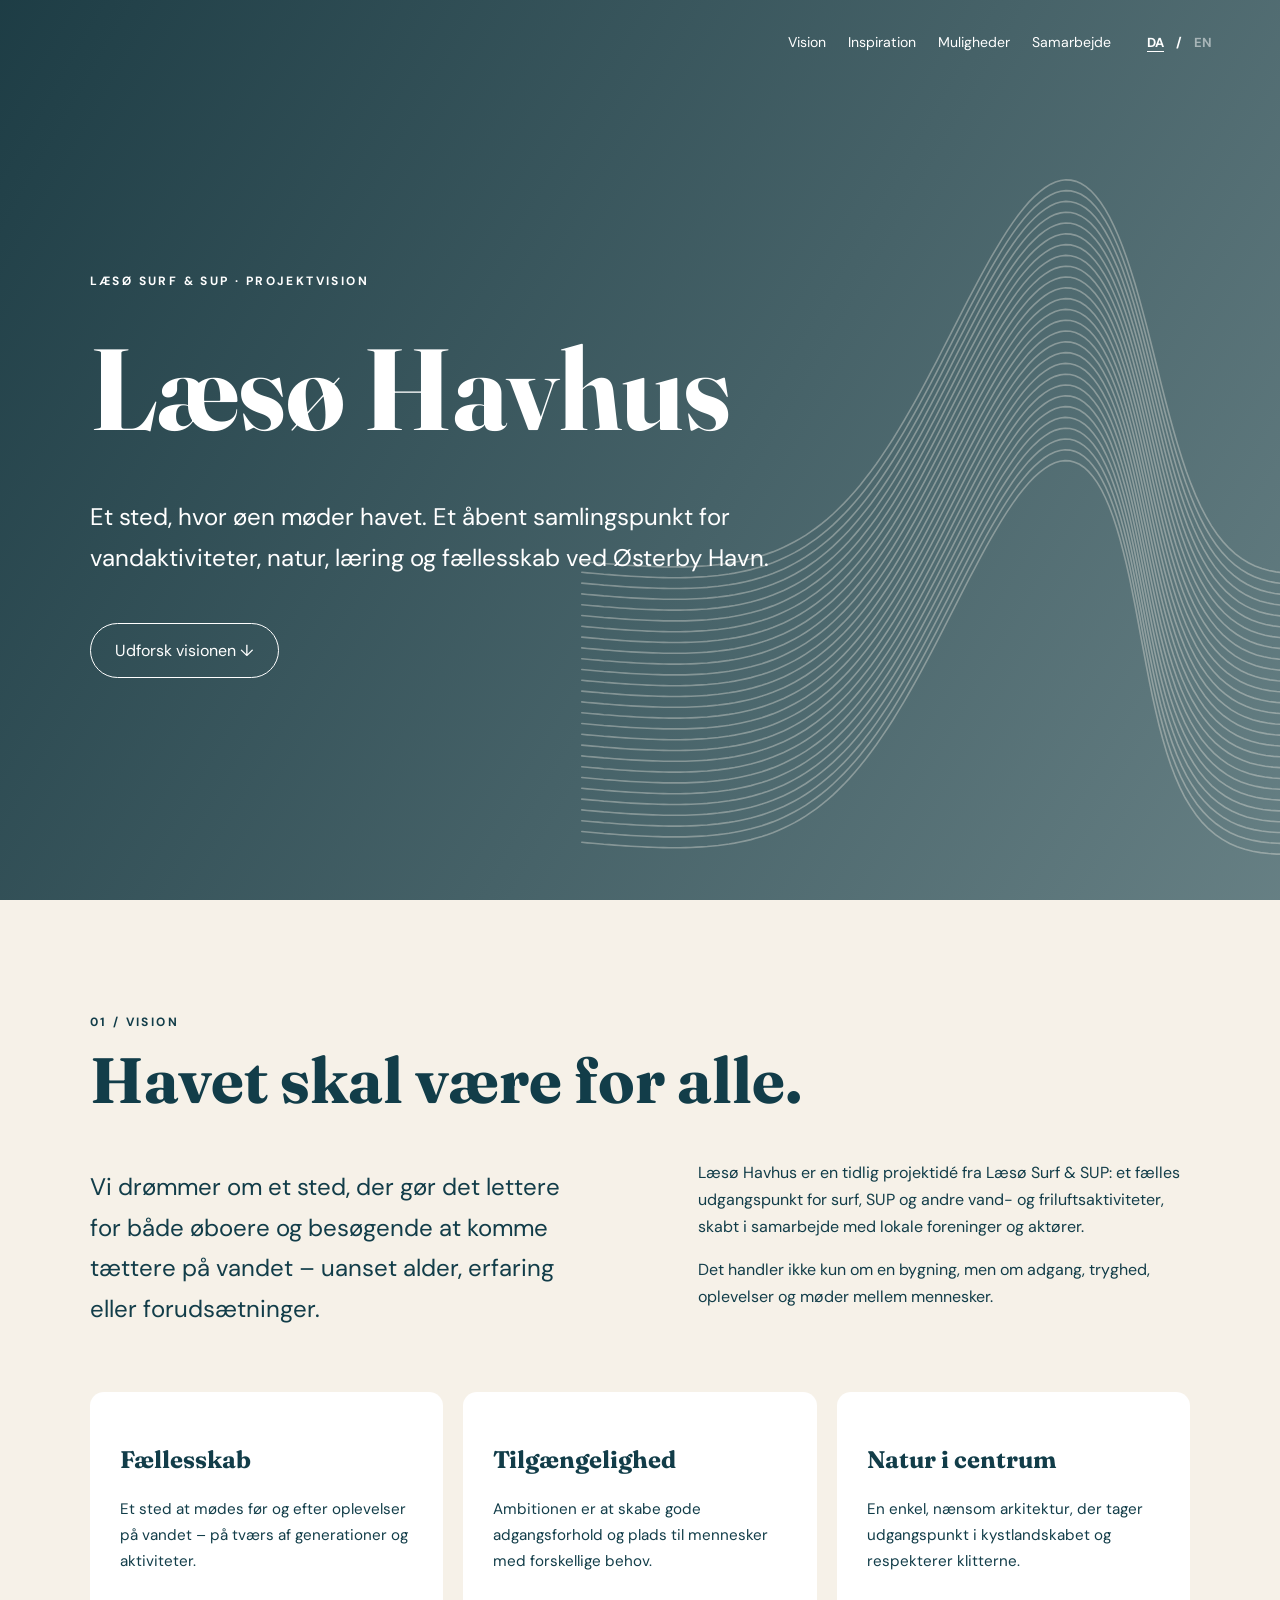
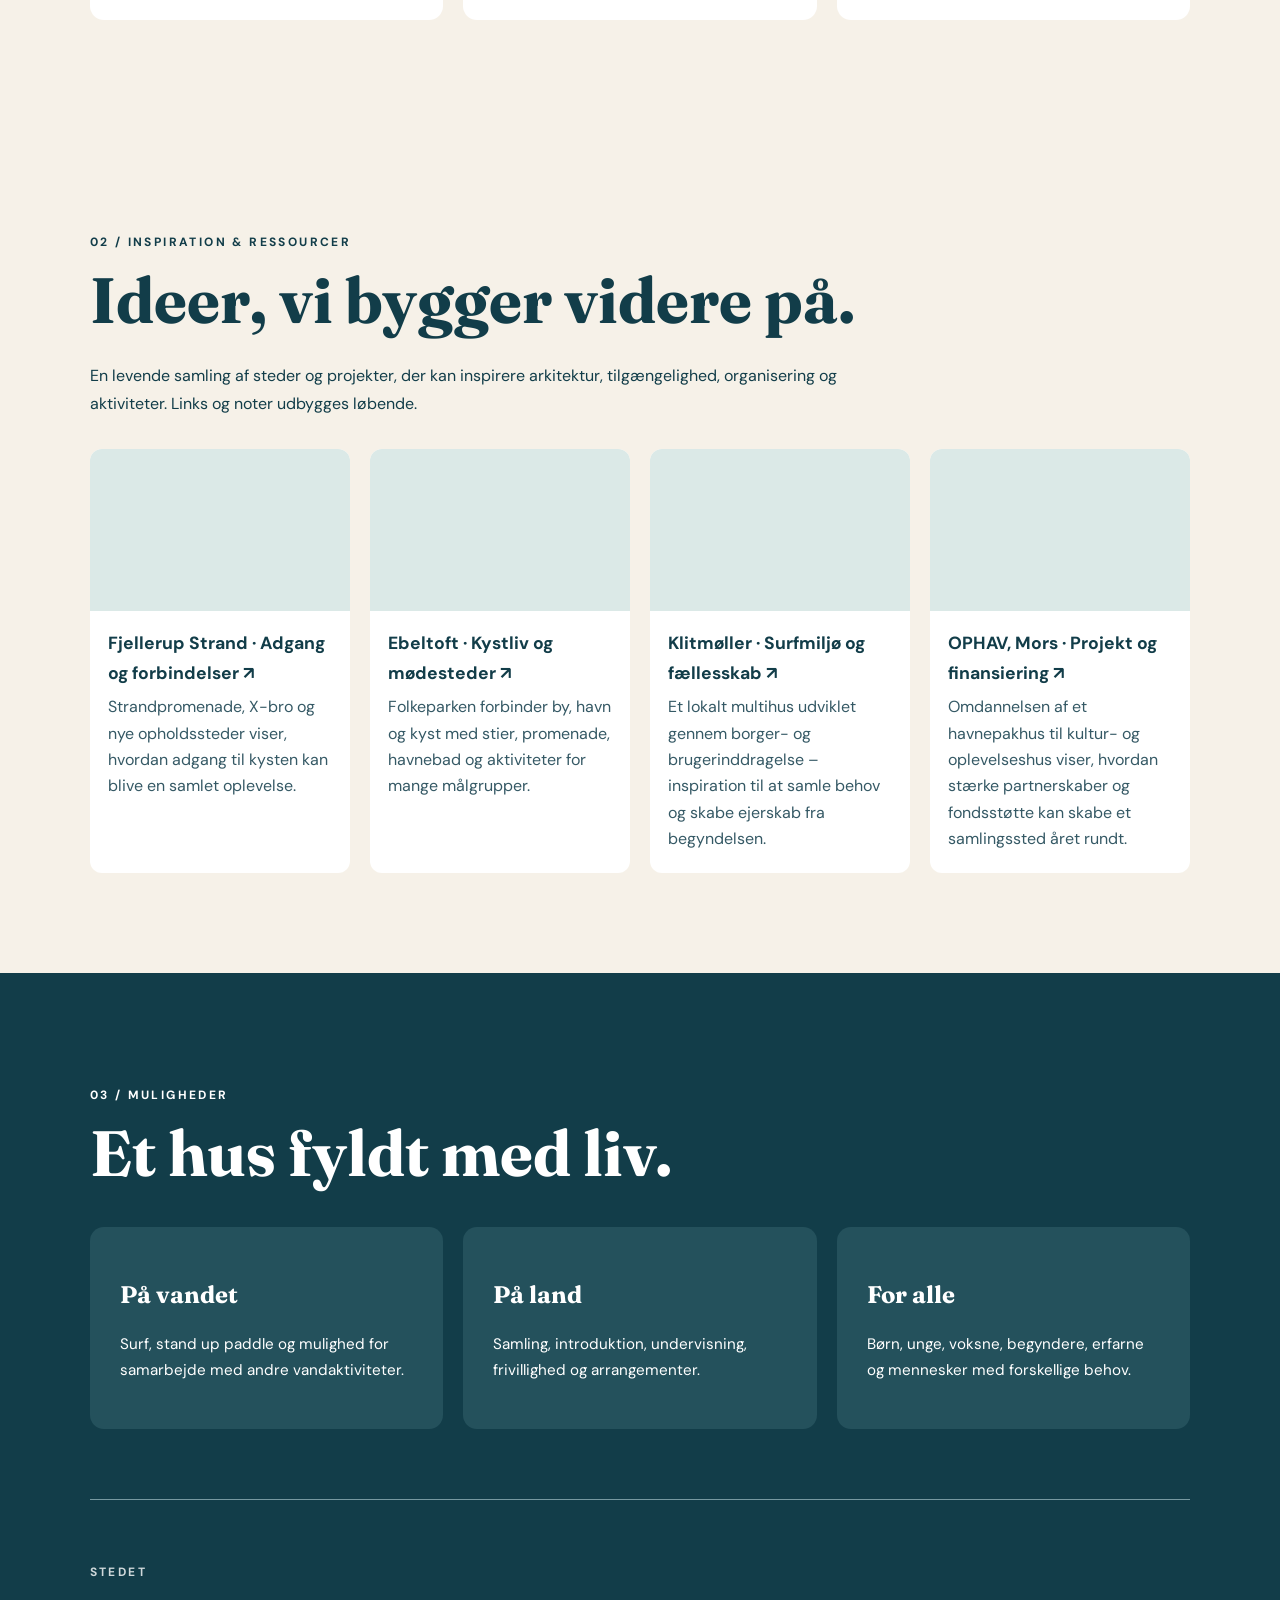
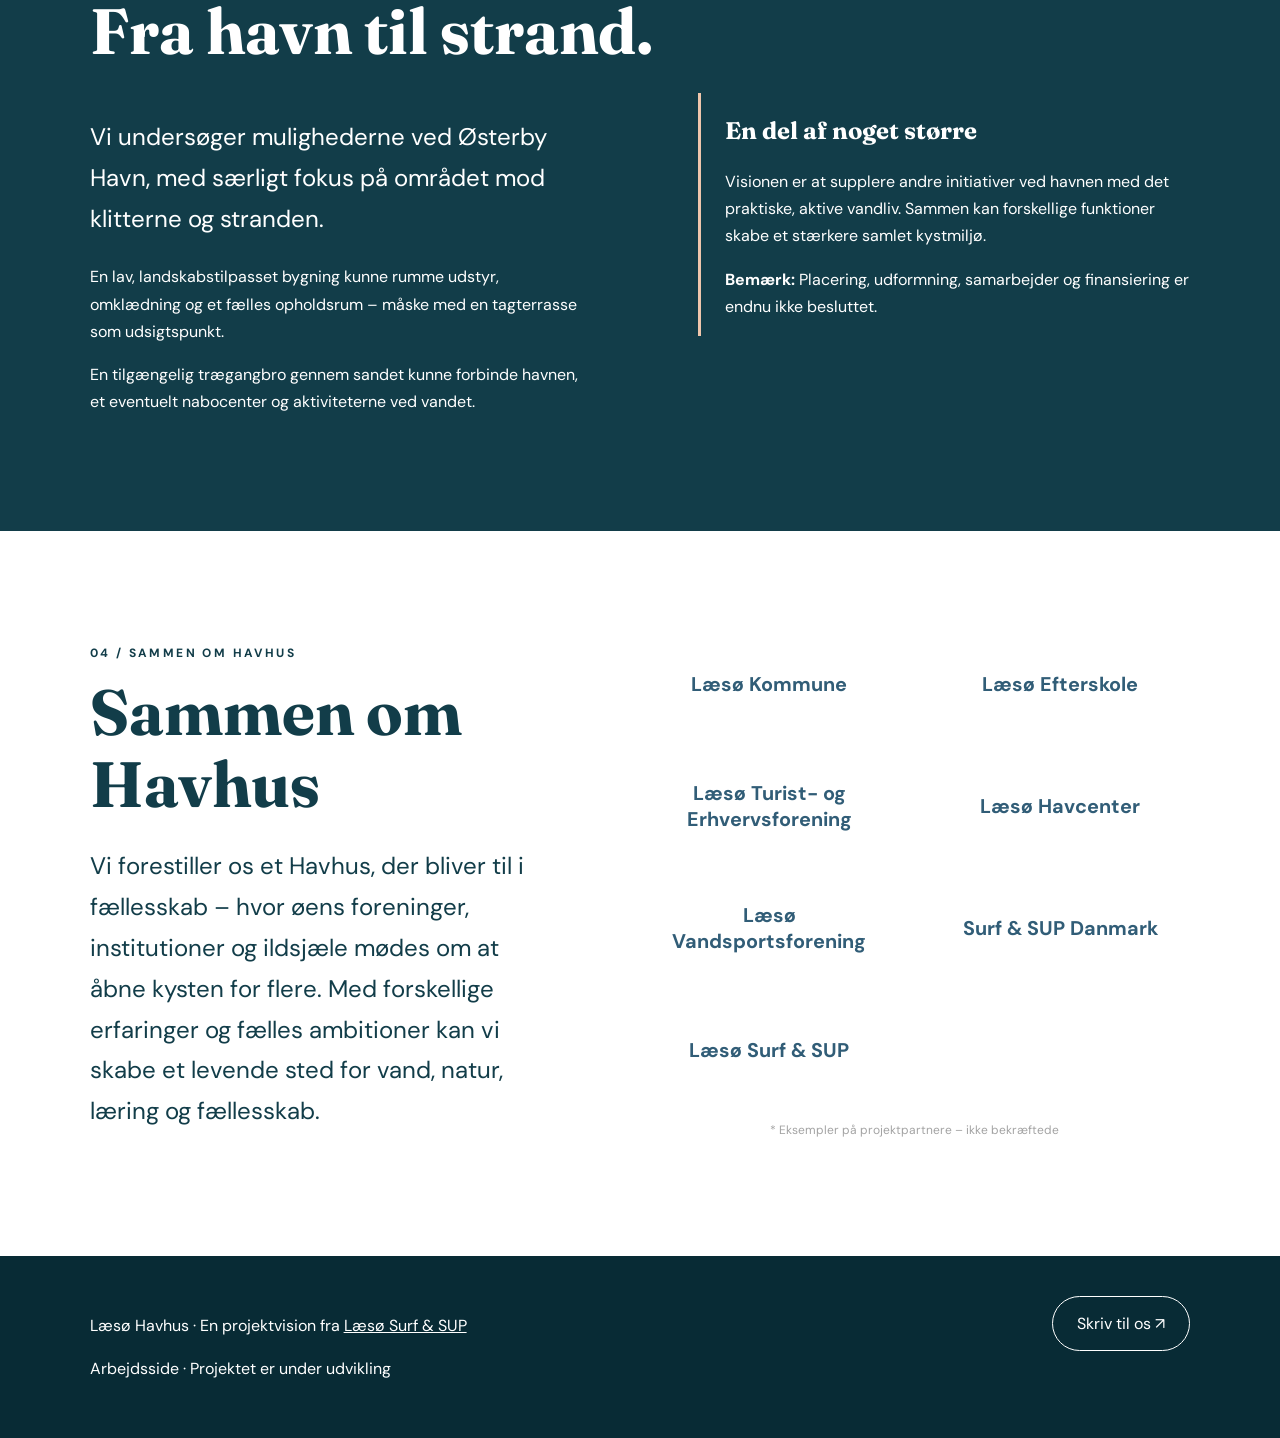
==== commit 8494a37f: "Shape hero contour artwork into layered lino-print inspired breaking wave" ====
--- a/havhus/index.html
+++ b/havhus/index.html
@@ -1,4 +1,4 @@
 <!doctype html>
 <html lang="da"><head><meta charset="utf-8"><meta name="viewport" content="width=device-width,initial-scale=1"><meta name="robots" content="noindex,follow"><meta name="theme-color" content="#123d49"><title>Læsø Havhus · Vision for vandliv og fællesskab</title><meta name="description" content="En vision for et åbent samlingspunkt for vandaktiviteter, natur og fællesskab ved Østerby Havn."><link href="https://fonts.googleapis.com/css2?family=DM+Sans:wght@400;500;600;700&family=Fraunces:wght@600;700&display=swap" rel="stylesheet"><style>
 :root{--ink:#123d49;--sand:#f6f1e8;--peach:#efc6ac;--sea:#dbe9e7}*{box-sizing:border-box}html{scroll-behavior:smooth}body{margin:0;background:var(--sand);color:var(--ink);font-family:'DM Sans',sans-serif;line-height:1.7}a{color:inherit}header{display:flex;align-items:center;justify-content:space-between;padding:18px max(5vw,20px);background:#fff}header img{width:120px;height:auto}nav{display:flex;gap:22px;flex-wrap:wrap;font-size:.88rem}nav a{text-decoration:none}nav a:hover{text-decoration:underline}.hero{min-height:72vh;padding:12vh max(7vw,24px);display:flex;flex-direction:column;justify-content:center;background:linear-gradient(120deg,rgba(8,43,53,.91),rgba(18,61,73,.63)),url('../assets/hero.jpg') center/cover;color:white}.eyebrow{text-transform:uppercase;letter-spacing:.2em;font-size:.75rem;font-weight:700}h1,h2,h3{font-family:Fraunces,Georgia,serif;line-height:1.13}h1{font-size:clamp(3.5rem,9vw,8rem);max-width:900px;margin:20px 0}h2{font-size:clamp(2.3rem,5vw,4.5rem);margin:12px 0 26px}h3{font-size:1.5rem}p{max-width:750px}.lead{font-size:clamp(1.15rem,2vw,1.5rem);max-width:760px}.button{align-self:flex-start;width:max-content;max-width:100%;display:inline-block;padding:13px 24px;border:1px solid currentColor;border-radius:50px;text-decoration:none;margin-top:20px}.section{padding:100px max(7vw,24px)}.tint{background:var(--sea)}.dark{background:var(--ink);color:white}.grid{display:grid;grid-template-columns:repeat(3,minmax(0,1fr));gap:20px;margin-top:38px}.tile{padding:30px;background:white;border-radius:14px}.tile p{font-size:.95rem}.dark .tile{background:#24515c}.two{display:grid;grid-template-columns:1fr 1fr;gap:9vw;align-items:start}.note{border-left:3px solid var(--peach);padding-left:24px}.resources a{display:block;padding:18px 0;border-bottom:1px solid #b6ceca;text-decoration:none}.resources a:hover{text-decoration:underline}footer{padding:40px max(7vw,24px);background:#082b35;color:white}footer a{color:white}@media(max-width:750px){header{align-items:flex-start;gap:16px;flex-direction:column}nav{gap:14px}.grid,.two{grid-template-columns:1fr}.section{padding-top:70px;padding-bottom:70px}.hero{min-height:65vh}}
-header .language-switch{display:flex;align-items:center;gap:8px;white-space:nowrap;font-size:.82rem;font-weight:700}header .language-switch button{border:0;background:none;color:var(--ink);opacity:.5;cursor:pointer;font:inherit;padding:4px}header .language-switch button.active{opacity:1;text-decoration:underline;text-underline-offset:4px}header{position:absolute;top:0;left:0;right:0;z-index:10;background:transparent;color:white;padding-top:28px}header nav a,header .language-switch,header .language-switch button{color:white}header nav a:hover,header nav a:focus-visible{color:white;text-decoration:underline;text-underline-offset:5px}.hero{min-height:100svh;min-height:100vh;padding-top:145px}.hero .button{color:white}@media(max-width:750px){header{position:absolute;flex-direction:row;align-items:flex-start;justify-content:space-between;flex-wrap:wrap;gap:12px;padding:18px 22px}header nav{gap:12px;flex:1}.hero{min-height:100svh;padding-top:170px}}.resources .resource-item{padding:10px 0 20px;border-bottom:1px solid #b6ceca}.resources .resource-item a{border:0;padding:14px 0 4px;font-weight:700;font-size:1.1rem}.resources .resource-item p{margin:4px 0 0;color:#355965;line-height:1.65}header nav{margin-left:auto;justify-content:flex-end;text-align:right}header .language-switch{margin-left:32px}@media(max-width:750px){header nav{margin-left:auto;justify-content:flex-end}header .language-switch{margin-left:12px}}.partners{background:#fff}.partner-grid{display:grid;grid-template-columns:repeat(auto-fit,minmax(190px,1fr));gap:18px;margin-top:35px}.partner-name{min-height:112px;padding:24px 18px;display:flex;align-items:center;justify-content:center;text-align:center;background:var(--sand);border:1px solid #e2ded5;border-radius:12px;color:var(--ink);font-weight:700;font-size:1.1rem;line-height:1.35}.partner-note{font-size:.85rem;opacity:.75;margin-top:20px}.partners-layout{display:grid;grid-template-columns:minmax(0,1fr) minmax(0,1.2fr);gap:7vw;align-items:center}.partners .partner-grid{display:grid;grid-template-columns:repeat(2,minmax(0,1fr));gap:22px 30px;margin-top:0}.partners .partner-name{background:transparent;border:0;border-radius:0;min-height:100px;padding:12px 6px;font-size:clamp(1rem,1.55vw,1.45rem);font-weight:700;color:#315d77}.partners .partner-note{color:#858585;font-size:.75rem;margin-top:20px;text-align:center}@media(max-width:850px){.partners-layout{grid-template-columns:1fr;gap:35px}.partners .partner-grid{gap:10px}.partners .partner-name{min-height:85px}}.vision-section{position:relative;overflow:hidden;isolation:isolate;padding-bottom:190px}.vision-section>.contour-art{position:absolute;bottom:-175px;left:-85px;width:min(72vw,850px);height:auto;color:#123d49;opacity:.38;pointer-events:none;z-index:-1}.vision-section> :not(.contour-art){position:relative;z-index:1}@media(max-width:750px){.vision-section{padding-bottom:155px}.vision-section>.contour-art{width:115vw;left:-95px;bottom:-100px;opacity:.35}}.resources .resource-item{border:0;padding:0;overflow:hidden;background:white;border-radius:12px;display:flex;flex-direction:column}.resources .resource-item a:not(.resource-image){padding:18px 18px 5px}.resources .resource-item p{padding:0 18px 20px;margin:0}.resources .resource-image{display:block;padding:0;border:0;aspect-ratio:16/10;overflow:hidden;background:#dbe9e7}.resources .resource-image img{width:100%;height:100%;object-fit:cover;object-position:top;display:block}.resources .resource-grid{display:grid;grid-template-columns:repeat(4,minmax(0,1fr));gap:20px;margin-top:32px}.location-in-possibilities{margin-top:70px;padding-top:50px;border-top:1px solid #7799a1}.location-in-possibilities .eyebrow{opacity:.8}footer{display:flex;align-items:center;justify-content:space-between;gap:30px;flex-wrap:wrap}footer .button{margin:0;white-space:nowrap}@media(max-width:1050px){.resources .resource-grid{grid-template-columns:repeat(2,minmax(0,1fr))}}@media(max-width:650px){.resources .resource-grid{grid-template-columns:1fr}footer{align-items:flex-start}}.vision-section{padding-bottom:100px}.hero{position:relative;isolation:isolate;overflow:hidden}.hero>.hero-contours{position:absolute;right:-17vw;top:2%;width:min(77vw,1150px);height:100%;color:#f6f1e8;opacity:.35;pointer-events:none;z-index:-1}.hero> :not(.hero-contours){position:relative;z-index:1}@media(max-width:750px){.hero>.hero-contours{width:120vw;right:-66vw;top:15%;opacity:.22}.vision-section{padding-bottom:70px}}</style></head><body><header><nav aria-label="Projektets sektioner"><a href="#vision"><span data-da="Vision" data-en="Vision">Vision</span></a><a href="#inspiration"><span data-da="Inspiration" data-en="Inspiration">Inspiration</span></a><a href="#aktiviteter"><span data-da="Muligheder" data-en="Possibilities">Muligheder</span></a><a href="#sammen"><span data-da="Samarbejde" data-en="Collaboration">Samarbejde</span></a></nav><div class="language-switch" role="group" aria-label="Language"><button type="button" data-lang="da" class="active" aria-pressed="true">DA</button><span aria-hidden="true">/</span><button type="button" data-lang="en" aria-pressed="false">EN</button></div></header><main><section class="hero"><svg class="hero-contours" viewBox="0 0 1000 1000" aria-hidden="true" focusable="false" xmlns="http://www.w3.org/2000/svg"><g fill="none" stroke="currentColor" stroke-width="1.55" stroke-linejoin="round"><path d="M558.1 460.0 L560.1 462.6 L561.4 465.3 L562.0 468.0 L561.8 470.6 L561.0 473.2 L559.6 475.7 L557.7 478.0 L555.5 480.2 L553.0 482.2 L550.4 484.1 L547.7 485.9 L545.0 487.5 L542.5 489.1 L540.0 490.7 L537.6 492.2 L535.3 493.6 L533.1 495.1 L530.9 496.5 L528.8 497.8 L526.5 499.1 L524.2 500.2 L521.8 501.3 L519.4 502.1 L516.8 502.8 L514.1 503.3 L511.5 503.7 L508.8 504.0 L506.1 504.1 L503.5 504.2 L501.0 504.3 L498.6 504.4 L496.4 504.6 L494.3 504.9 L492.2 505.4 L490.3 506.0 L488.4 506.7 L486.5 507.6 L484.7 508.5 L482.8 509.4 L480.8 510.3 L478.7 511.1 L476.6 511.8 L474.4 512.2 L472.2 512.3 L470.0 512.2 L467.8 511.8 L465.7 511.2 L463.6 510.3 L461.6 509.3 L459.7 508.3 L457.8 507.3 L456.0 506.3 L454.1 505.6 L452.2 505.1 L450.2 504.9 L447.9 505.1 L445.4 505.5 L442.6 506.3 L439.5 507.3 L436.1 508.4 L432.3 509.7 L428.3 510.9 L424.1 512.0 L419.8 512.9 L415.5 513.6 L411.2 513.8 L407.2 513.6 L403.5 513.0 L400.1 511.9 L397.2 510.3 L394.9 508.4 L393.1 506.1 L391.8 503.5 L391.1 500.7 L390.8 497.7 L390.9 494.6 L391.4 491.6 L392.2 488.5 L393.2 485.6 L394.3 482.7 L395.6 479.9 L396.9 477.3 L398.3 474.7 L399.7 472.3 L401.2 470.0 L402.8 467.8 L404.5 465.7 L406.3 463.7 L408.1 461.8 L410.1 460.0 L412.2 458.3 L414.2 456.8 L416.3 455.3 L418.3 454.0 L420.1 452.8 L421.7 451.5 L423.1 450.4 L424.0 449.1 L424.6 447.8 L424.7 446.4 L424.5 444.8 L423.8 443.1 L422.9 441.1 L421.7 438.8 L420.3 436.4 L418.9 433.7 L417.6 430.9 L416.5 427.9 L415.6 425.0 L415.2 422.1 L415.1 419.3 L415.6 416.7 L416.5 414.3 L417.8 412.2 L419.6 410.5 L421.7 409.1 L424.1 408.0 L426.7 407.1 L429.4 406.5 L432.2 406.0 L434.9 405.5 L437.5 405.1 L440.1 404.6 L442.5 404.0 L444.9 403.1 L447.2 402.1 L449.4 400.9 L451.7 399.5 L454.0 398.0 L456.4 396.4 L458.9 394.8 L461.5 393.3 L464.2 392.0 L467.1 391.0 L470.0 390.2 L473.0 389.8 L476.0 389.9 L478.9 390.3 L481.8 391.1 L484.5 392.2 L487.1 393.7 L489.6 395.4 L491.8 397.3 L493.9 399.3 L495.9 401.4 L497.7 403.5 L499.4 405.6 L500.9 407.7 L502.4 409.8 L503.8 411.8 L505.1 413.7 L506.3 415.7 L507.3 417.7 L508.2 419.7 L508.9 421.8 L509.5 423.9 L509.8 426.0 L510.0 428.2 L510.0 430.3 L509.9 432.4 L509.7 434.4 L509.6 436.3 L509.5 438.0 L509.6 439.6 L510.1 440.9 L510.9 442.1 L512.1 443.1 L513.9 443.9 L516.2 444.6 L519.1 445.3 L522.5 445.9 L526.4 446.7 L530.6 447.6 L535.0 448.6 L539.5 449.9 L544.0 451.4 L548.2 453.2 L552.1 455.3 L555.4 457.5 L558.1 460.0 Z"/><path d="M581.2 460.0 L583.7 463.3 L585.3 466.6 L586.0 470.0 L585.8 473.4 L584.8 476.7 L583.0 479.8 L580.6 482.7 L577.8 485.5 L574.7 488.0 L571.4 490.4 L568.0 492.6 L564.7 494.7 L561.4 496.7 L558.3 498.7 L555.3 500.6 L552.4 502.4 L549.6 504.3 L546.9 506.0 L544.1 507.7 L541.3 509.3 L538.4 510.8 L535.4 512.0 L532.3 513.1 L529.0 514.0 L525.7 514.7 L522.3 515.2 L518.9 515.5 L515.5 515.6 L512.3 515.8 L509.1 515.9 L506.1 516.0 L503.3 516.2 L500.6 516.6 L498.1 517.2 L495.6 518.0 L493.2 518.9 L490.9 520.0 L488.5 521.2 L486.1 522.4 L483.6 523.5 L481.0 524.5 L478.3 525.3 L475.6 525.8 L472.8 526.0 L470.0 525.8 L467.2 525.3 L464.5 524.5 L461.9 523.5 L459.4 522.2 L457.0 520.9 L454.6 519.6 L452.3 518.4 L450.0 517.5 L447.6 516.9 L445.0 516.7 L442.1 516.8 L439.0 517.4 L435.5 518.4 L431.5 519.6 L427.2 521.1 L422.5 522.7 L417.4 524.2 L412.1 525.6 L406.7 526.8 L401.2 527.6 L395.9 527.9 L390.8 527.6 L386.1 526.8 L381.8 525.4 L378.2 523.5 L375.2 521.0 L373.0 518.1 L371.4 514.8 L370.4 511.3 L370.1 507.5 L370.2 503.7 L370.9 499.8 L371.8 496.0 L373.1 492.3 L374.5 488.6 L376.1 485.1 L377.8 481.8 L379.6 478.6 L381.4 475.5 L383.3 472.6 L385.3 469.8 L387.4 467.2 L389.6 464.6 L391.9 462.2 L394.4 460.0 L397.0 457.9 L399.7 455.9 L402.3 454.1 L404.8 452.4 L407.1 450.9 L409.1 449.3 L410.8 447.8 L412.0 446.3 L412.7 444.7 L412.9 442.9 L412.6 440.9 L411.8 438.6 L410.5 436.1 L409.0 433.3 L407.3 430.2 L405.5 426.8 L403.9 423.2 L402.5 419.6 L401.4 415.8 L400.8 412.2 L400.8 408.6 L401.3 405.3 L402.5 402.4 L404.2 399.8 L406.4 397.6 L409.1 395.8 L412.1 394.3 L415.4 393.3 L418.8 392.5 L422.3 391.8 L425.7 391.3 L429.0 390.8 L432.2 390.1 L435.3 389.3 L438.3 388.2 L441.2 387.0 L444.0 385.4 L446.9 383.7 L449.8 381.7 L452.8 379.7 L456.0 377.7 L459.3 375.9 L462.7 374.2 L466.3 372.9 L470.0 372.0 L473.8 371.5 L477.5 371.5 L481.2 372.0 L484.8 373.0 L488.3 374.5 L491.6 376.3 L494.7 378.5 L497.5 380.9 L500.2 383.4 L502.7 386.1 L504.9 388.7 L507.1 391.4 L509.0 394.0 L510.9 396.6 L512.6 399.1 L514.3 401.6 L515.7 404.1 L517.0 406.6 L518.2 409.2 L519.1 411.8 L519.8 414.4 L520.2 417.1 L520.5 419.8 L520.5 422.5 L520.3 425.2 L520.1 427.7 L519.9 430.1 L519.8 432.3 L520.0 434.2 L520.5 436.0 L521.5 437.4 L523.1 438.6 L525.4 439.7 L528.3 440.6 L532.0 441.4 L536.3 442.3 L541.1 443.2 L546.4 444.3 L552.0 445.6 L557.7 447.3 L563.3 449.2 L568.7 451.5 L573.5 454.0 L577.7 456.9 L581.2 460.0 Z"/><path d="M604.2 460.0 L607.3 464.0 L609.2 468.0 L610.1 472.1 L609.8 476.2 L608.6 480.1 L606.4 483.9 L603.6 487.4 L600.2 490.8 L596.4 493.8 L592.4 496.7 L588.3 499.4 L584.3 501.9 L580.4 504.4 L576.6 506.7 L573.0 509.0 L569.5 511.2 L566.1 513.4 L562.8 515.6 L559.5 517.6 L556.1 519.5 L552.6 521.3 L549.0 522.8 L545.2 524.1 L541.3 525.2 L537.2 526.0 L533.1 526.6 L529.0 527.0 L525.0 527.2 L521.0 527.3 L517.2 527.4 L513.6 527.6 L510.2 527.9 L506.9 528.4 L503.9 529.1 L500.9 530.0 L498.0 531.1 L495.2 532.4 L492.3 533.9 L489.4 535.3 L486.4 536.7 L483.3 537.9 L480.1 538.8 L476.7 539.5 L473.4 539.7 L470.0 539.5 L466.7 538.9 L463.4 537.9 L460.2 536.6 L457.2 535.1 L454.3 533.5 L451.4 532.0 L448.6 530.6 L445.8 529.4 L442.9 528.7 L439.8 528.4 L436.4 528.6 L432.5 529.3 L428.3 530.5 L423.6 532.0 L418.3 533.8 L412.6 535.7 L406.5 537.5 L400.1 539.3 L393.5 540.6 L386.9 541.6 L380.5 541.9 L374.3 541.6 L368.7 540.7 L363.6 539.0 L359.2 536.6 L355.6 533.7 L352.8 530.1 L350.9 526.2 L349.8 521.9 L349.3 517.4 L349.6 512.8 L350.3 508.1 L351.5 503.5 L353.0 499.0 L354.8 494.6 L356.7 490.3 L358.7 486.3 L360.8 482.4 L363.0 478.7 L365.3 475.2 L367.7 471.8 L370.2 468.6 L372.9 465.6 L375.8 462.7 L378.8 460.0 L381.9 457.5 L385.1 455.1 L388.2 452.9 L391.2 450.9 L394.0 449.0 L396.5 447.1 L398.5 445.3 L400.0 443.5 L400.8 441.5 L401.1 439.3 L400.7 436.9 L399.7 434.2 L398.2 431.1 L396.4 427.7 L394.3 424.0 L392.2 419.9 L390.2 415.6 L388.5 411.2 L387.2 406.7 L386.5 402.2 L386.4 398.0 L387.1 394.0 L388.5 390.4 L390.5 387.3 L393.2 384.6 L396.5 382.4 L400.1 380.7 L404.1 379.4 L408.2 378.5 L412.4 377.7 L416.5 377.1 L420.5 376.4 L424.4 375.6 L428.1 374.6 L431.7 373.4 L435.2 371.8 L438.7 369.9 L442.1 367.8 L445.6 365.5 L449.3 363.1 L453.1 360.7 L457.0 358.4 L461.2 356.5 L465.5 354.8 L470.0 353.7 L474.5 353.2 L479.1 353.2 L483.5 353.8 L487.9 355.0 L492.1 356.8 L496.1 359.0 L499.8 361.6 L503.2 364.5 L506.5 367.5 L509.4 370.7 L512.2 374.0 L514.7 377.2 L517.1 380.4 L519.4 383.5 L521.5 386.5 L523.4 389.5 L525.2 392.5 L526.8 395.6 L528.2 398.6 L529.3 401.8 L530.1 405.0 L530.7 408.2 L530.9 411.5 L531.0 414.8 L530.8 418.0 L530.5 421.0 L530.3 423.9 L530.2 426.6 L530.4 428.9 L531.0 431.0 L532.2 432.7 L534.2 434.2 L536.9 435.5 L540.4 436.6 L544.8 437.6 L550.0 438.6 L555.9 439.7 L562.3 441.0 L569.0 442.7 L575.9 444.6 L582.7 446.9 L589.1 449.7 L595.0 452.8 L600.1 456.3 L604.2 460.0 Z"/><path d="M627.2 460.0 L630.9 464.6 L633.2 469.4 L634.1 474.2 L633.8 479.0 L632.4 483.6 L629.9 488.0 L626.5 492.2 L622.5 496.0 L618.1 499.7 L613.4 503.0 L608.7 506.2 L603.9 509.1 L599.3 512.0 L594.9 514.7 L590.7 517.4 L586.6 520.0 L582.6 522.6 L578.8 525.1 L574.9 527.5 L570.9 529.8 L566.8 531.8 L562.5 533.6 L558.1 535.2 L553.5 536.4 L548.8 537.4 L544.0 538.0 L539.2 538.5 L534.4 538.7 L529.8 538.9 L525.4 539.0 L521.1 539.2 L517.1 539.6 L513.3 540.1 L509.7 540.9 L506.2 542.0 L502.9 543.4 L499.5 544.9 L496.2 546.5 L492.8 548.2 L489.2 549.8 L485.6 551.3 L481.8 552.4 L477.9 553.1 L474.0 553.4 L470.0 553.1 L466.1 552.4 L462.3 551.3 L458.5 549.8 L455.0 548.0 L451.6 546.2 L448.2 544.3 L445.0 542.7 L441.7 541.4 L438.3 540.5 L434.6 540.2 L430.6 540.4 L426.1 541.2 L421.1 542.6 L415.6 544.3 L409.4 546.4 L402.8 548.7 L395.6 550.9 L388.1 552.9 L380.4 554.5 L372.7 555.6 L365.1 556.0 L357.9 555.6 L351.3 554.5 L345.3 552.5 L340.2 549.8 L336.0 546.3 L332.7 542.2 L330.5 537.6 L329.1 532.5 L328.6 527.3 L328.9 521.8 L329.8 516.4 L331.2 510.9 L332.9 505.6 L335.0 500.5 L337.2 495.6 L339.6 490.8 L342.1 486.3 L344.6 482.0 L347.3 477.8 L350.1 473.9 L353.1 470.1 L356.2 466.6 L359.6 463.2 L363.1 460.0 L366.8 457.0 L370.5 454.3 L374.2 451.7 L377.7 449.3 L381.0 447.1 L383.9 444.9 L386.2 442.8 L387.9 440.6 L389.0 438.3 L389.2 435.8 L388.8 433.0 L387.6 429.8 L385.9 426.2 L383.7 422.2 L381.3 417.8 L378.8 413.0 L376.5 408.0 L374.5 402.8 L373.0 397.5 L372.1 392.3 L372.1 387.3 L372.8 382.7 L374.5 378.5 L376.9 374.8 L380.1 371.7 L383.8 369.1 L388.1 367.1 L392.7 365.6 L397.6 364.5 L402.5 363.6 L407.3 362.8 L412.0 362.1 L416.6 361.1 L421.0 360.0 L425.2 358.5 L429.3 356.7 L433.3 354.5 L437.3 352.0 L441.4 349.3 L445.7 346.4 L450.2 343.6 L454.8 341.0 L459.7 338.7 L464.8 336.8 L470.0 335.5 L475.3 334.8 L480.6 334.8 L485.9 335.6 L491.0 337.0 L495.9 339.0 L500.5 341.6 L504.9 344.7 L509.0 348.1 L512.7 351.7 L516.2 355.4 L519.4 359.2 L522.4 363.0 L525.2 366.7 L527.9 370.3 L530.3 373.9 L532.6 377.4 L534.7 381.0 L536.6 384.5 L538.2 388.1 L539.5 391.8 L540.4 395.5 L541.1 399.3 L541.4 403.2 L541.4 407.0 L541.2 410.7 L540.9 414.3 L540.6 417.7 L540.5 420.8 L540.7 423.6 L541.5 426.0 L542.9 428.0 L545.2 429.8 L548.4 431.2 L552.5 432.5 L557.7 433.7 L563.7 434.9 L570.6 436.2 L578.1 437.8 L586.0 439.7 L594.1 442.0 L602.0 444.7 L609.6 447.9 L616.4 451.6 L622.4 455.6 L627.2 460.0 Z"/><path d="M650.3 460.0 L654.4 465.3 L657.1 470.8 L658.2 476.3 L657.8 481.8 L656.1 487.0 L653.3 492.1 L649.5 496.9 L644.9 501.3 L639.8 505.5 L634.5 509.3 L629.0 512.9 L623.6 516.3 L618.3 519.6 L613.2 522.7 L608.3 525.8 L603.7 528.8 L599.1 531.8 L594.7 534.7 L590.2 537.4 L585.7 540.0 L581.0 542.3 L576.1 544.4 L571.0 546.2 L565.7 547.6 L560.3 548.7 L554.8 549.5 L549.3 550.0 L543.9 550.2 L538.6 550.4 L533.5 550.6 L528.6 550.8 L524.0 551.2 L519.6 551.9 L515.5 552.8 L511.5 554.0 L507.7 555.6 L503.9 557.3 L500.0 559.2 L496.1 561.2 L492.0 563.0 L487.8 564.6 L483.5 565.9 L479.1 566.7 L474.5 567.1 L470.0 566.8 L465.5 566.0 L461.1 564.7 L456.9 562.9 L452.8 560.9 L448.9 558.8 L445.1 556.7 L441.3 554.8 L437.5 553.3 L433.6 552.3 L429.4 551.9 L424.8 552.2 L419.7 553.1 L414.0 554.7 L407.6 556.7 L400.6 559.1 L392.9 561.7 L384.7 564.2 L376.1 566.5 L367.3 568.3 L358.4 569.6 L349.8 570.1 L341.5 569.7 L333.8 568.3 L327.0 566.1 L321.1 562.9 L316.3 558.9 L312.6 554.2 L310.0 548.9 L308.5 543.2 L307.9 537.1 L308.2 530.9 L309.2 524.6 L310.8 518.4 L312.8 512.3 L315.2 506.4 L317.7 500.8 L320.5 495.3 L323.3 490.1 L326.3 485.2 L329.3 480.4 L332.5 475.9 L336.0 471.6 L339.6 467.5 L343.4 463.6 L347.4 460.0 L351.6 456.6 L355.9 453.4 L360.1 450.5 L364.2 447.7 L368.0 445.2 L371.3 442.7 L374.0 440.3 L375.9 437.8 L377.1 435.1 L377.4 432.2 L376.9 429.0 L375.5 425.3 L373.6 421.2 L371.1 416.7 L368.3 411.6 L365.4 406.2 L362.8 400.4 L360.4 394.4 L358.7 388.4 L357.8 382.4 L357.7 376.7 L358.6 371.3 L360.5 366.5 L363.2 362.3 L366.9 358.7 L371.2 355.8 L376.1 353.5 L381.4 351.8 L386.9 350.5 L392.6 349.5 L398.1 348.6 L403.5 347.7 L408.8 346.6 L413.8 345.3 L418.6 343.6 L423.3 341.5 L427.9 339.0 L432.5 336.2 L437.3 333.1 L442.1 329.8 L447.2 326.6 L452.6 323.6 L458.2 320.9 L464.0 318.7 L470.0 317.2 L476.1 316.5 L482.2 316.5 L488.2 317.3 L494.1 319.0 L499.7 321.3 L505.0 324.3 L510.0 327.8 L514.7 331.6 L519.0 335.8 L523.0 340.1 L526.7 344.4 L530.1 348.7 L533.3 353.0 L536.3 357.2 L539.2 361.3 L541.8 365.3 L544.2 369.4 L546.3 373.4 L548.1 377.6 L549.6 381.8 L550.8 386.1 L551.5 390.5 L551.9 394.9 L551.9 399.2 L551.7 403.5 L551.3 407.6 L551.0 411.5 L550.8 415.1 L551.1 418.2 L552.0 421.0 L553.6 423.4 L556.2 425.4 L559.8 427.0 L564.6 428.5 L570.5 429.9 L577.5 431.2 L585.4 432.7 L594.0 434.5 L603.0 436.7 L612.3 439.3 L621.4 442.5 L630.0 446.1 L637.9 450.3 L644.7 455.0 L650.3 460.0 Z"/><path d="M673.3 460.0 L678.0 466.0 L681.0 472.2 L682.2 478.4 L681.8 484.5 L679.9 490.5 L676.7 496.2 L672.4 501.6 L667.3 506.6 L661.5 511.3 L655.5 515.6 L649.3 519.7 L643.2 523.5 L637.2 527.2 L631.5 530.8 L626.0 534.2 L620.8 537.6 L615.7 541.0 L610.6 544.2 L605.6 547.3 L600.4 550.2 L595.1 552.9 L589.6 555.2 L583.9 557.2 L578.0 558.8 L571.9 560.0 L565.7 560.9 L559.4 561.5 L553.3 561.8 L547.3 562.0 L541.6 562.2 L536.1 562.4 L530.9 562.9 L526.0 563.6 L521.3 564.7 L516.8 566.1 L512.5 567.8 L508.2 569.8 L503.9 571.9 L499.4 574.1 L494.9 576.2 L490.1 578.0 L485.2 579.4 L480.2 580.4 L475.1 580.7 L470.0 580.4 L464.9 579.5 L460.0 578.1 L455.2 576.1 L450.6 573.8 L446.2 571.4 L441.9 569.0 L437.7 566.9 L433.4 565.2 L429.0 564.1 L424.2 563.7 L419.0 564.0 L413.3 565.0 L406.8 566.8 L399.6 569.1 L391.7 571.8 L383.1 574.6 L373.8 577.5 L364.1 580.1 L354.2 582.2 L344.2 583.6 L334.4 584.1 L325.1 583.7 L316.4 582.2 L308.7 579.7 L302.1 576.1 L296.7 571.6 L292.5 566.3 L289.6 560.3 L287.8 553.8 L287.2 547.0 L287.5 540.0 L288.7 532.9 L290.5 525.9 L292.7 519.0 L295.4 512.4 L298.3 506.0 L301.4 499.9 L304.6 494.0 L307.9 488.4 L311.3 483.1 L315.0 478.0 L318.8 473.1 L322.9 468.5 L327.2 464.1 L331.8 460.0 L336.5 456.2 L341.3 452.6 L346.1 449.3 L350.7 446.2 L354.9 443.3 L358.6 440.5 L361.7 437.7 L363.9 434.9 L365.2 431.9 L365.6 428.7 L364.9 425.0 L363.5 420.9 L361.2 416.3 L358.4 411.1 L355.3 405.4 L352.1 399.3 L349.0 392.8 L346.4 386.0 L344.5 379.2 L343.4 372.5 L343.4 366.0 L344.4 360.0 L346.5 354.6 L349.6 349.8 L353.7 345.8 L358.6 342.5 L364.1 339.9 L370.1 337.9 L376.3 336.5 L382.7 335.3 L388.9 334.3 L395.0 333.3 L400.9 332.2 L406.6 330.7 L412.0 328.7 L417.3 326.4 L422.5 323.6 L427.7 320.3 L433.1 316.8 L438.6 313.2 L444.3 309.5 L450.4 306.1 L456.7 303.1 L463.2 300.7 L470.0 299.0 L476.9 298.1 L483.7 298.1 L490.5 299.1 L497.1 300.9 L503.5 303.6 L509.5 306.9 L515.1 310.9 L520.4 315.2 L525.2 319.9 L529.7 324.7 L533.9 329.6 L537.8 334.5 L541.4 339.3 L544.8 344.0 L548.0 348.7 L551.0 353.2 L553.7 357.8 L556.1 362.4 L558.1 367.0 L559.8 371.8 L561.1 376.6 L561.9 381.6 L562.3 386.5 L562.4 391.5 L562.1 396.3 L561.7 401.0 L561.3 405.3 L561.2 409.3 L561.5 412.9 L562.4 416.0 L564.3 418.7 L567.2 420.9 L571.3 422.8 L576.7 424.5 L583.4 426.0 L591.2 427.5 L600.1 429.3 L609.8 431.3 L620.1 433.7 L630.5 436.7 L640.8 440.2 L650.5 444.4 L659.4 449.1 L667.1 454.3 L673.3 460.0 Z"/><path d="M696.4 460.0 L701.6 466.7 L704.9 473.5 L706.3 480.5 L705.9 487.3 L703.7 494.0 L700.1 500.3 L695.3 506.3 L689.6 511.9 L683.2 517.1 L676.5 521.9 L669.6 526.5 L662.8 530.7 L656.2 534.8 L649.8 538.8 L643.7 542.6 L637.8 546.4 L632.2 550.1 L626.6 553.7 L621.0 557.2 L615.2 560.4 L609.3 563.4 L603.2 566.0 L596.8 568.2 L590.2 570.0 L583.4 571.4 L576.5 572.3 L569.6 573.0 L562.8 573.3 L556.1 573.5 L549.7 573.7 L543.6 574.0 L537.8 574.6 L532.3 575.4 L527.1 576.5 L522.2 578.1 L517.3 580.0 L512.5 582.2 L507.7 584.6 L502.8 587.0 L497.7 589.3 L492.4 591.4 L487.0 593.0 L481.4 594.0 L475.7 594.4 L470.0 594.1 L464.4 593.1 L458.8 591.4 L453.5 589.3 L448.4 586.7 L443.5 584.0 L438.7 581.4 L434.0 579.0 L429.2 577.1 L424.3 575.9 L419.0 575.4 L413.2 575.8 L406.8 576.9 L399.6 578.9 L391.7 581.4 L382.8 584.4 L373.2 587.6 L362.9 590.8 L352.1 593.7 L341.0 596.0 L329.9 597.6 L319.0 598.2 L308.6 597.7 L299.0 596.0 L290.5 593.2 L283.1 589.3 L277.0 584.2 L272.4 578.3 L269.1 571.7 L267.2 564.4 L266.5 556.8 L266.8 549.0 L268.1 541.1 L270.1 533.3 L272.7 525.7 L275.6 518.3 L278.8 511.2 L282.2 504.4 L285.8 497.8 L289.5 491.6 L293.4 485.7 L297.4 480.0 L301.7 474.6 L306.2 469.4 L311.0 464.6 L316.1 460.0 L321.4 455.7 L326.7 451.7 L332.0 448.1 L337.2 444.6 L341.9 441.4 L346.0 438.3 L349.4 435.2 L351.9 432.1 L353.3 428.8 L353.7 425.1 L353.0 421.1 L351.4 416.5 L348.9 411.3 L345.8 405.6 L342.3 399.2 L338.7 392.4 L335.3 385.1 L332.4 377.6 L330.3 370.0 L329.1 362.6 L329.0 355.4 L330.1 348.7 L332.5 342.6 L336.0 337.3 L340.5 332.8 L346.0 329.2 L352.1 326.3 L358.8 324.1 L365.7 322.5 L372.8 321.2 L379.7 320.1 L386.5 319.0 L393.1 317.7 L399.4 316.0 L405.5 313.9 L411.3 311.2 L417.1 308.1 L423.0 304.5 L428.9 300.6 L435.0 296.5 L441.4 292.5 L448.1 288.7 L455.2 285.3 L462.5 282.6 L470.0 280.7 L477.6 279.8 L485.3 279.8 L492.8 280.9 L500.2 282.9 L507.3 285.8 L514.0 289.6 L520.2 294.0 L526.1 298.8 L531.5 304.0 L536.5 309.4 L541.2 314.9 L545.5 320.3 L549.5 325.6 L553.3 330.9 L556.8 336.0 L560.1 341.1 L563.1 346.2 L565.8 351.3 L568.1 356.5 L570.0 361.8 L571.4 367.2 L572.3 372.7 L572.8 378.2 L572.8 383.7 L572.5 389.1 L572.1 394.3 L571.7 399.1 L571.5 403.6 L571.8 407.6 L572.9 411.0 L575.0 414.0 L578.2 416.5 L582.8 418.6 L588.8 420.4 L596.2 422.1 L605.0 423.9 L614.9 425.8 L625.7 428.0 L637.1 430.7 L648.7 434.0 L660.1 438.0 L671.0 442.6 L680.8 447.9 L689.4 453.7 L696.4 460.0 Z"/><path d="M719.4 460.0 L725.2 467.3 L728.8 474.9 L730.3 482.5 L729.9 490.1 L727.5 497.4 L723.6 504.4 L718.3 511.0 L712.0 517.2 L704.9 522.9 L697.5 528.2 L690.0 533.2 L682.4 537.9 L675.1 542.4 L668.1 546.8 L661.4 551.1 L654.9 555.2 L648.7 559.3 L642.5 563.3 L636.3 567.1 L630.0 570.6 L623.5 573.9 L616.7 576.8 L609.7 579.2 L602.4 581.2 L594.9 582.7 L587.3 583.8 L579.7 584.5 L572.2 584.9 L564.9 585.1 L557.8 585.3 L551.1 585.7 L544.7 586.2 L538.7 587.1 L533.0 588.4 L527.5 590.1 L522.1 592.2 L516.8 594.6 L511.5 597.3 L506.1 599.9 L500.5 602.5 L494.7 604.7 L488.7 606.5 L482.5 607.7 L476.3 608.1 L470.0 607.7 L463.8 606.6 L457.7 604.8 L451.8 602.4 L446.2 599.6 L440.8 596.7 L435.5 593.8 L430.3 591.2 L425.1 589.1 L419.6 587.7 L413.8 587.2 L407.5 587.5 L400.4 588.8 L392.5 591.0 L383.7 593.8 L374.0 597.1 L363.4 600.6 L352.0 604.1 L340.1 607.3 L327.9 609.9 L315.6 611.6 L303.6 612.3 L292.2 611.7 L281.6 609.9 L272.2 606.8 L264.1 602.4 L257.4 596.9 L252.2 590.4 L248.7 583.0 L246.5 575.1 L245.7 566.7 L246.2 558.1 L247.6 549.4 L249.8 540.8 L252.6 532.4 L255.8 524.2 L259.4 516.4 L263.1 508.9 L267.0 501.7 L271.1 494.8 L275.4 488.3 L279.8 482.0 L284.6 476.1 L289.6 470.4 L294.9 465.0 L300.4 460.0 L306.2 455.3 L312.1 450.9 L318.0 446.8 L323.6 443.0 L328.8 439.5 L333.4 436.1 L337.1 432.7 L339.9 429.2 L341.5 425.6 L341.9 421.6 L341.1 417.1 L339.3 412.1 L336.6 406.4 L333.1 400.0 L329.3 393.1 L325.4 385.5 L321.6 377.5 L318.4 369.3 L316.1 360.9 L314.7 352.6 L314.7 344.7 L315.9 337.4 L318.5 330.7 L322.3 324.8 L327.3 319.9 L333.3 315.9 L340.1 312.7 L347.5 310.3 L355.1 308.5 L362.9 307.1 L370.5 305.9 L378.0 304.6 L385.3 303.2 L392.2 301.3 L398.9 299.0 L405.4 296.1 L411.8 292.6 L418.2 288.7 L424.7 284.4 L431.5 279.9 L438.5 275.4 L445.9 271.2 L453.7 267.6 L461.7 264.6 L470.0 262.5 L478.4 261.4 L486.8 261.5 L495.2 262.6 L503.3 264.9 L511.1 268.1 L518.4 272.2 L525.3 277.1 L531.8 282.4 L537.8 288.2 L543.3 294.1 L548.4 300.1 L553.2 306.1 L557.6 312.0 L561.8 317.8 L565.7 323.4 L569.3 329.0 L572.6 334.6 L575.6 340.3 L578.1 346.0 L580.2 351.8 L581.7 357.7 L582.8 363.8 L583.3 369.9 L583.3 375.9 L583.0 381.9 L582.5 387.6 L582.0 392.9 L581.8 397.8 L582.2 402.2 L583.4 406.0 L585.7 409.3 L589.2 412.1 L594.3 414.4 L600.9 416.4 L609.1 418.3 L618.7 420.2 L629.6 422.3 L641.5 424.8 L654.1 427.8 L666.9 431.4 L679.5 435.7 L691.4 440.8 L702.3 446.6 L711.7 453.0 L719.4 460.0 Z"/><path d="M742.5 460.0 L748.7 468.0 L752.7 476.3 L754.4 484.6 L753.9 492.9 L751.3 500.9 L747.0 508.5 L741.2 515.7 L734.3 522.5 L726.7 528.7 L718.5 534.5 L710.3 540.0 L702.1 545.1 L694.1 550.1 L686.4 554.8 L679.1 559.5 L672.0 564.0 L665.2 568.5 L658.4 572.8 L651.7 577.0 L644.8 580.9 L637.7 584.4 L630.3 587.6 L622.6 590.2 L614.7 592.4 L606.5 594.0 L598.2 595.2 L589.9 595.9 L581.6 596.4 L573.6 596.7 L565.9 596.9 L558.6 597.3 L551.6 597.9 L545.0 598.8 L538.8 600.3 L532.8 602.1 L526.9 604.4 L521.2 607.1 L515.4 609.9 L509.4 612.9 L503.3 615.7 L497.0 618.1 L490.4 620.1 L483.7 621.3 L476.9 621.8 L470.0 621.4 L463.2 620.2 L456.6 618.2 L450.2 615.6 L444.0 612.5 L438.1 609.3 L432.3 606.1 L426.7 603.3 L420.9 601.0 L415.0 599.5 L408.6 598.9 L401.7 599.3 L394.0 600.7 L385.3 603.1 L375.7 606.1 L365.1 609.8 L353.5 613.6 L341.1 617.4 L328.1 620.9 L314.8 623.7 L301.4 625.6 L288.3 626.3 L275.8 625.7 L264.2 623.7 L253.9 620.3 L245.0 615.6 L237.7 609.5 L232.1 602.4 L228.2 594.4 L225.9 585.7 L225.0 576.6 L225.5 567.1 L227.0 557.7 L229.4 548.3 L232.5 539.1 L236.0 530.2 L239.9 521.6 L244.0 513.4 L248.3 505.6 L252.8 498.1 L257.4 490.9 L262.3 484.1 L267.4 477.5 L272.9 471.4 L278.7 465.5 L284.8 460.0 L291.1 454.9 L297.6 450.1 L304.0 445.6 L310.1 441.5 L315.8 437.6 L320.8 433.9 L324.9 430.2 L327.8 426.4 L329.6 422.4 L330.0 418.0 L329.2 413.1 L327.2 407.6 L324.2 401.4 L320.5 394.5 L316.3 386.9 L312.0 378.6 L307.9 369.9 L304.4 360.9 L301.8 351.7 L300.4 342.7 L300.3 334.1 L301.6 326.0 L304.4 318.7 L308.7 312.3 L314.1 306.9 L320.7 302.5 L328.1 299.1 L336.1 296.4 L344.5 294.5 L353.0 292.9 L361.4 291.6 L369.5 290.3 L377.4 288.7 L385.0 286.7 L392.3 284.1 L399.4 281.0 L406.4 277.2 L413.4 272.9 L420.5 268.1 L427.9 263.2 L435.6 258.4 L443.7 253.8 L452.2 249.8 L461.0 246.5 L470.0 244.2 L479.2 243.1 L488.4 243.1 L497.5 244.4 L506.4 246.8 L514.9 250.4 L522.9 254.9 L530.5 260.2 L537.5 266.0 L544.0 272.3 L550.0 278.8 L555.6 285.3 L560.8 291.9 L565.7 298.3 L570.3 304.6 L574.5 310.8 L578.5 316.9 L582.1 323.0 L585.3 329.2 L588.1 335.4 L590.4 341.8 L592.1 348.3 L593.2 354.9 L593.7 361.5 L593.8 368.2 L593.4 374.7 L592.9 380.9 L592.4 386.7 L592.2 392.1 L592.6 396.9 L593.9 401.1 L596.4 404.6 L600.3 407.6 L605.8 410.2 L613.0 412.4 L621.9 414.4 L632.4 416.5 L644.4 418.8 L657.4 421.5 L671.1 424.8 L685.0 428.8 L698.8 433.5 L711.9 439.1 L723.8 445.4 L734.1 452.4 L742.5 460.0 Z"/><path d="M765.5 460.0 L772.3 468.7 L776.6 477.7 L778.5 486.7 L777.9 495.7 L775.1 504.3 L770.4 512.6 L764.2 520.4 L756.7 527.7 L748.4 534.5 L739.6 540.9 L730.6 546.8 L721.7 552.3 L713.0 557.7 L704.7 562.8 L696.7 567.9 L689.1 572.8 L681.7 577.7 L674.4 582.4 L667.1 586.9 L659.6 591.1 L651.9 595.0 L643.9 598.4 L635.5 601.3 L626.9 603.6 L618.0 605.4 L609.0 606.6 L600.0 607.4 L591.1 607.9 L582.4 608.2 L574.0 608.5 L566.1 608.9 L558.5 609.5 L551.4 610.6 L544.6 612.1 L538.1 614.2 L531.8 616.6 L525.5 619.5 L519.2 622.6 L512.8 625.8 L506.1 628.8 L499.2 631.5 L492.1 633.6 L484.8 635.0 L477.4 635.5 L470.0 635.1 L462.6 633.7 L455.4 631.6 L448.5 628.7 L441.8 625.4 L435.4 621.9 L429.1 618.5 L423.0 615.4 L416.8 612.9 L410.3 611.3 L403.5 610.7 L395.9 611.1 L387.5 612.6 L378.2 615.2 L367.7 618.5 L356.2 622.4 L343.7 626.6 L330.2 630.8 L316.1 634.5 L301.7 637.6 L287.1 639.6 L272.9 640.4 L259.4 639.8 L246.8 637.6 L235.6 633.9 L226.0 628.7 L218.1 622.2 L212.0 614.5 L207.7 605.8 L205.2 596.3 L204.3 586.4 L204.8 576.2 L206.5 565.9 L209.1 555.7 L212.4 545.8 L216.2 536.1 L220.4 526.8 L224.9 517.9 L229.5 509.4 L234.4 501.3 L239.4 493.5 L244.7 486.1 L250.3 479.0 L256.2 472.3 L262.5 466.0 L269.1 460.0 L276.0 454.4 L283.0 449.2 L289.9 444.4 L296.6 439.9 L302.8 435.7 L308.2 431.7 L312.6 427.7 L315.8 423.6 L317.7 419.2 L318.2 414.5 L317.3 409.2 L315.2 403.2 L311.9 396.5 L307.9 389.0 L303.3 380.7 L298.6 371.8 L294.2 362.3 L290.4 352.5 L287.6 342.6 L286.1 332.8 L285.9 323.4 L287.4 314.7 L290.4 306.8 L295.0 299.8 L301.0 294.0 L308.1 289.2 L316.1 285.5 L324.8 282.6 L333.9 280.5 L343.1 278.8 L352.2 277.4 L361.1 275.9 L369.6 274.2 L377.8 272.0 L385.8 269.2 L393.4 265.8 L401.0 261.7 L408.6 257.0 L416.3 251.9 L424.3 246.6 L432.7 241.3 L441.5 236.4 L450.7 232.0 L460.2 228.5 L470.0 226.0 L480.0 224.7 L490.0 224.8 L499.8 226.1 L509.4 228.8 L518.6 232.7 L527.4 237.5 L535.6 243.3 L543.2 249.6 L550.3 256.4 L556.8 263.4 L562.9 270.6 L568.5 277.6 L573.8 284.6 L578.7 291.5 L583.4 298.2 L587.7 304.8 L591.6 311.5 L595.1 318.1 L598.1 324.9 L600.5 331.8 L602.4 338.8 L603.6 346.0 L604.2 353.2 L604.2 360.4 L603.9 367.4 L603.3 374.2 L602.7 380.5 L602.5 386.3 L602.9 391.5 L604.4 396.1 L607.0 400.0 L611.3 403.2 L617.3 406.0 L625.1 408.4 L634.8 410.6 L646.2 412.8 L659.1 415.3 L673.2 418.2 L688.1 421.8 L703.2 426.1 L718.2 431.3 L732.3 437.3 L745.2 444.1 L756.4 451.8 L765.5 460.0 Z"/><path d="M788.6 460.0 L795.9 469.4 L800.5 479.0 L802.5 488.8 L801.9 498.4 L798.9 507.8 L793.8 516.7 L787.1 525.2 L779.0 533.0 L770.1 540.3 L760.6 547.2 L750.9 553.5 L741.3 559.5 L732.0 565.3 L723.0 570.9 L714.4 576.3 L706.2 581.6 L698.2 586.8 L690.3 591.9 L682.4 596.8 L674.4 601.3 L666.1 605.5 L657.4 609.2 L648.4 612.3 L639.1 614.8 L629.6 616.7 L619.9 618.1 L610.1 618.9 L600.5 619.5 L591.2 619.8 L582.1 620.1 L573.5 620.5 L565.4 621.2 L557.7 622.3 L550.4 624.0 L543.4 626.2 L536.6 628.9 L529.8 632.0 L523.0 635.3 L516.1 638.7 L508.9 642.0 L501.5 644.9 L493.9 647.1 L486.0 648.6 L478.0 649.1 L470.0 648.7 L462.1 647.3 L454.3 644.9 L446.8 641.9 L439.6 638.3 L432.7 634.5 L425.9 630.8 L419.3 627.5 L412.6 624.8 L405.7 623.1 L398.3 622.4 L390.1 622.9 L381.1 624.6 L371.0 627.3 L359.8 630.9 L347.3 635.1 L333.8 639.6 L319.3 644.1 L304.1 648.1 L288.5 651.4 L272.9 653.6 L257.5 654.5 L242.9 653.8 L229.4 651.4 L217.4 647.5 L207.0 641.9 L198.5 634.8 L191.9 626.5 L187.3 617.1 L184.6 607.0 L183.6 596.3 L184.1 585.3 L185.9 574.2 L188.7 563.2 L192.3 552.5 L196.4 542.1 L201.0 532.0 L205.8 522.4 L210.8 513.3 L216.0 504.5 L221.4 496.1 L227.1 488.1 L233.2 480.5 L239.5 473.3 L246.3 466.4 L253.4 460.0 L260.9 454.0 L268.4 448.4 L275.9 443.2 L283.1 438.3 L289.7 433.8 L295.5 429.4 L300.3 425.1 L303.8 420.7 L305.8 416.0 L306.4 410.9 L305.4 405.2 L303.1 398.8 L299.6 391.5 L295.2 383.4 L290.3 374.5 L285.3 364.9 L280.5 354.7 L276.4 344.1 L273.4 333.4 L271.7 322.9 L271.6 312.8 L273.2 303.4 L276.4 294.8 L281.4 287.4 L287.8 281.0 L295.5 275.9 L304.1 271.9 L313.5 268.8 L323.3 266.5 L333.2 264.7 L343.0 263.1 L352.6 261.6 L361.8 259.7 L370.7 257.4 L379.2 254.4 L387.5 250.7 L395.6 246.2 L403.8 241.2 L412.1 235.7 L420.8 230.0 L429.8 224.3 L439.3 218.9 L449.1 214.2 L459.4 210.4 L470.0 207.7 L480.7 206.4 L491.5 206.4 L502.2 207.9 L512.5 210.8 L522.4 214.9 L531.9 220.2 L540.7 226.4 L548.9 233.2 L556.5 240.5 L563.6 248.1 L570.1 255.8 L576.2 263.4 L581.9 270.9 L587.2 278.3 L592.2 285.6 L596.8 292.7 L601.1 299.9 L604.8 307.1 L608.1 314.4 L610.7 321.8 L612.7 329.4 L614.0 337.1 L614.6 344.9 L614.7 352.6 L614.3 360.2 L613.7 367.5 L613.1 374.3 L612.8 380.6 L613.3 386.2 L614.8 391.1 L617.7 395.3 L622.3 398.8 L628.7 401.8 L637.2 404.3 L647.6 406.7 L659.9 409.1 L673.8 411.8 L689.1 415.0 L705.1 418.8 L721.4 423.5 L737.5 429.0 L752.8 435.5 L766.7 442.9 L778.7 451.1 L788.6 460.0 Z"/><path d="M811.6 460.0 L819.5 470.1 L824.4 480.4 L826.6 490.9 L825.9 501.2 L822.7 511.2 L817.3 520.8 L810.0 529.9 L801.4 538.3 L791.8 546.2 L781.6 553.5 L771.2 560.3 L760.9 566.7 L750.9 572.9 L741.3 578.9 L732.1 584.7 L723.3 590.4 L714.7 596.0 L706.3 601.5 L697.8 606.7 L689.2 611.5 L680.2 616.0 L671.0 619.9 L661.3 623.3 L651.4 626.0 L641.1 628.0 L630.7 629.5 L620.3 630.4 L610.0 631.0 L599.9 631.3 L590.2 631.6 L581.0 632.1 L572.3 632.9 L564.1 634.1 L556.2 635.8 L548.7 638.2 L541.4 641.1 L534.2 644.4 L526.9 648.0 L519.4 651.7 L511.8 655.2 L503.8 658.2 L495.6 660.7 L487.2 662.2 L478.6 662.8 L470.0 662.4 L461.5 660.8 L453.2 658.3 L445.1 655.0 L437.4 651.2 L430.0 647.2 L422.7 643.2 L415.7 639.6 L408.5 636.8 L401.0 634.9 L393.1 634.2 L384.4 634.7 L374.7 636.5 L363.8 639.4 L351.8 643.2 L338.5 647.8 L324.0 652.6 L308.4 657.4 L292.1 661.7 L275.4 665.3 L258.6 667.6 L242.2 668.5 L226.5 667.8 L212.0 665.3 L199.1 661.0 L187.9 655.0 L178.8 647.5 L171.8 638.6 L166.8 628.5 L163.9 617.6 L162.9 606.1 L163.4 594.3 L165.4 582.4 L168.4 570.7 L172.2 559.1 L176.7 548.0 L181.5 537.2 L186.7 527.0 L192.0 517.1 L197.6 507.7 L203.5 498.7 L209.6 490.2 L216.0 482.0 L222.9 474.2 L230.1 466.9 L237.8 460.0 L245.7 453.5 L253.8 447.5 L261.8 442.0 L269.5 436.8 L276.7 431.9 L282.9 427.2 L288.0 422.6 L291.8 417.9 L293.9 412.9 L294.5 407.4 L293.5 401.2 L291.0 394.3 L287.3 386.6 L282.6 377.9 L277.3 368.3 L271.9 358.0 L266.8 347.1 L262.4 335.7 L259.2 324.3 L257.4 313.0 L257.2 302.1 L258.9 292.0 L262.4 282.9 L267.7 274.9 L274.6 268.1 L282.8 262.6 L292.1 258.2 L302.2 254.9 L312.6 252.5 L323.3 250.6 L333.8 248.9 L344.1 247.2 L354.0 245.2 L363.5 242.7 L372.6 239.5 L381.5 235.5 L390.2 230.8 L399.0 225.4 L408.0 219.5 L417.2 213.3 L426.9 207.2 L437.0 201.5 L447.6 196.4 L458.7 192.3 L470.0 189.5 L481.5 188.0 L493.1 188.1 L504.5 189.7 L515.6 192.7 L526.2 197.2 L536.3 202.8 L545.8 209.5 L554.6 216.8 L562.8 224.6 L570.4 232.8 L577.4 241.0 L583.9 249.2 L590.0 257.3 L595.7 265.2 L601.0 273.0 L606.0 280.6 L610.5 288.3 L614.6 296.0 L618.1 303.8 L620.9 311.8 L623.0 319.9 L624.4 328.2 L625.1 336.6 L625.2 344.9 L624.7 353.0 L624.1 360.8 L623.4 368.1 L623.2 374.9 L623.7 380.9 L625.3 386.1 L628.4 390.6 L633.3 394.4 L640.2 397.5 L649.3 400.3 L660.5 402.9 L673.6 405.5 L688.6 408.3 L704.9 411.7 L722.1 415.8 L739.6 420.8 L756.9 426.8 L773.2 433.7 L788.1 441.7 L801.1 450.5 L811.6 460.0 Z"/><path d="M834.7 460.0 L843.0 470.7 L848.4 481.8 L850.6 493.0 L849.9 504.0 L846.5 514.7 L840.7 524.9 L833.0 534.6 L823.7 543.6 L813.5 552.0 L802.6 559.8 L791.6 567.1 L780.6 574.0 L769.9 580.5 L759.6 586.9 L749.8 593.1 L740.4 599.2 L731.2 605.2 L722.2 611.0 L713.2 616.5 L703.9 621.8 L694.4 626.5 L684.5 630.7 L674.3 634.3 L663.6 637.2 L652.7 639.4 L641.5 640.9 L630.4 641.9 L619.4 642.5 L608.7 642.9 L598.4 643.2 L588.5 643.7 L579.2 644.5 L570.4 645.8 L562.0 647.7 L554.0 650.2 L546.2 653.3 L538.5 656.8 L530.7 660.7 L522.8 664.6 L514.6 668.3 L506.1 671.6 L497.3 674.2 L488.3 675.9 L479.2 676.5 L470.0 676.0 L460.9 674.4 L452.0 671.7 L443.4 668.2 L435.2 664.1 L427.2 659.8 L419.6 655.6 L412.0 651.7 L404.3 648.7 L396.4 646.7 L387.9 645.9 L378.6 646.5 L368.2 648.4 L356.7 651.5 L343.8 655.6 L329.6 660.4 L314.1 665.6 L297.5 670.7 L280.1 675.4 L262.3 679.1 L244.3 681.6 L226.8 682.6 L210.1 681.8 L194.6 679.1 L180.8 674.6 L168.9 668.2 L159.2 660.1 L151.7 650.6 L146.4 639.9 L143.3 628.2 L142.2 616.0 L142.7 603.4 L144.8 590.7 L148.0 578.1 L152.1 565.8 L156.9 553.9 L162.1 542.5 L167.6 531.5 L173.3 521.0 L179.3 510.9 L185.5 501.3 L192.0 492.2 L198.9 483.5 L206.2 475.2 L214.0 467.4 L222.1 460.0 L230.6 453.1 L239.2 446.7 L247.8 440.8 L256.0 435.2 L263.6 430.0 L270.3 425.0 L275.7 420.1 L279.7 415.0 L282.1 409.7 L282.7 403.8 L281.6 397.3 L278.9 389.9 L274.9 381.6 L269.9 372.3 L264.3 362.1 L258.5 351.1 L253.1 339.4 L248.4 327.3 L245.0 315.1 L243.0 303.1 L242.9 291.5 L244.7 280.7 L248.4 270.9 L254.1 262.4 L261.4 255.2 L270.2 249.3 L280.1 244.6 L290.8 241.1 L302.0 238.5 L313.4 236.4 L324.6 234.7 L335.6 232.9 L346.1 230.7 L356.3 228.0 L366.0 224.6 L375.5 220.4 L384.9 215.3 L394.2 209.5 L403.8 203.2 L413.7 196.7 L424.0 190.2 L434.8 184.0 L446.1 178.6 L457.9 174.3 L470.0 171.2 L482.3 169.7 L494.6 169.7 L506.8 171.4 L518.7 174.7 L530.0 179.5 L540.8 185.5 L550.9 192.6 L560.3 200.4 L569.1 208.8 L577.1 217.4 L584.6 226.2 L591.6 235.0 L598.1 243.6 L604.2 252.0 L609.9 260.3 L615.2 268.5 L620.0 276.7 L624.3 284.9 L628.1 293.3 L631.1 301.8 L633.4 310.5 L634.8 319.3 L635.6 328.2 L635.6 337.1 L635.2 345.8 L634.5 354.1 L633.8 361.9 L633.5 369.1 L634.0 375.5 L635.8 381.1 L639.1 385.9 L644.3 389.9 L651.7 393.3 L661.4 396.3 L673.3 399.0 L687.4 401.8 L703.3 404.9 L720.7 408.5 L739.1 412.9 L757.8 418.2 L776.2 424.5 L793.7 432.0 L809.6 440.4 L823.4 449.8 L834.7 460.0 Z"/><path d="M857.7 460.0 L866.6 471.4 L872.3 483.2 L874.7 495.0 L873.9 506.8 L870.3 518.2 L864.1 529.0 L855.9 539.3 L846.1 548.9 L835.2 557.8 L823.6 566.1 L811.9 573.8 L800.2 581.2 L788.8 588.2 L777.9 594.9 L767.5 601.5 L757.4 608.0 L747.7 614.4 L738.1 620.5 L728.5 626.4 L718.7 632.0 L708.6 637.0 L698.1 641.5 L687.2 645.3 L675.8 648.4 L664.2 650.7 L652.4 652.4 L640.5 653.4 L628.8 654.1 L617.4 654.5 L606.5 654.8 L596.0 655.3 L586.1 656.2 L576.7 657.6 L567.8 659.6 L559.3 662.2 L551.0 665.5 L542.8 669.3 L534.6 673.4 L526.1 677.5 L517.4 681.5 L508.4 685.0 L499.0 687.7 L489.5 689.5 L479.8 690.2 L470.0 689.7 L460.3 687.9 L450.9 685.1 L441.8 681.4 L433.0 677.0 L424.5 672.4 L416.4 667.9 L408.3 663.9 L400.2 660.6 L391.7 658.5 L382.7 657.7 L372.8 658.3 L361.8 660.3 L349.5 663.6 L335.8 667.9 L320.7 673.1 L304.3 678.6 L286.6 684.0 L268.1 689.0 L249.1 693.0 L230.1 695.6 L211.4 696.7 L193.7 695.8 L177.2 693.0 L162.5 688.1 L149.9 681.4 L139.5 672.8 L131.5 662.6 L125.9 651.2 L122.6 638.9 L121.4 625.8 L122.1 612.5 L124.2 599.0 L127.7 585.6 L132.0 572.5 L137.1 559.9 L142.6 547.7 L148.4 536.0 L154.5 524.8 L160.9 514.1 L167.5 504.0 L174.4 494.2 L181.8 485.0 L189.5 476.2 L197.8 467.8 L206.5 460.0 L215.5 452.7 L224.6 445.9 L233.7 439.5 L242.5 433.7 L250.6 428.1 L257.7 422.8 L263.5 417.6 L267.7 412.2 L270.2 406.5 L270.9 400.3 L269.7 393.3 L266.9 385.5 L262.6 376.6 L257.3 366.8 L251.3 356.0 L245.2 344.2 L239.4 331.8 L234.4 319.0 L230.7 306.0 L228.7 293.1 L228.5 280.8 L230.4 269.4 L234.4 259.0 L240.4 249.9 L248.2 242.2 L257.6 235.9 L268.1 231.0 L279.5 227.3 L291.4 224.5 L303.5 222.3 L315.4 220.4 L327.1 218.5 L338.3 216.2 L349.1 213.4 L359.5 209.7 L369.5 205.2 L379.5 199.9 L389.4 193.7 L399.6 187.0 L410.1 180.0 L421.1 173.1 L432.6 166.6 L444.6 160.9 L457.1 156.2 L470.0 153.0 L483.1 151.3 L496.2 151.4 L509.1 153.2 L521.7 156.7 L533.8 161.7 L545.3 168.1 L556.0 175.7 L566.0 184.0 L575.3 192.9 L583.9 202.1 L591.9 211.5 L599.3 220.8 L606.2 229.9 L612.7 238.9 L618.7 247.7 L624.4 256.4 L629.5 265.1 L634.1 273.9 L638.0 282.7 L641.3 291.8 L643.7 301.0 L645.3 310.4 L646.0 319.9 L646.1 329.3 L645.6 338.6 L644.8 347.4 L644.1 355.7 L643.8 363.4 L644.4 370.2 L646.3 376.1 L649.8 381.2 L655.4 385.5 L663.2 389.1 L673.5 392.3 L686.2 395.2 L701.1 398.1 L718.1 401.4 L736.6 405.2 L756.1 409.9 L776.0 415.5 L795.6 422.3 L814.1 430.2 L831.1 439.2 L845.7 449.2 L857.7 460.0 Z"/><path d="M880.7 460.0 L890.2 472.1 L896.2 484.6 L898.7 497.1 L897.9 509.6 L894.1 521.6 L887.6 533.1 L878.8 544.0 L868.4 554.2 L856.9 563.6 L844.7 572.4 L832.2 580.6 L819.8 588.4 L807.8 595.8 L796.2 602.9 L785.2 609.9 L774.5 616.8 L764.2 623.5 L754.1 630.1 L743.9 636.3 L733.5 642.2 L722.8 647.6 L711.7 652.3 L700.1 656.3 L688.1 659.6 L675.7 662.1 L663.2 663.8 L650.7 664.9 L638.3 665.6 L626.2 666.0 L614.6 666.4 L603.5 666.9 L593.0 667.8 L583.1 669.3 L573.7 671.4 L564.6 674.3 L555.8 677.7 L547.1 681.7 L538.4 686.0 L529.4 690.4 L520.2 694.7 L510.7 698.4 L500.8 701.3 L490.6 703.2 L480.3 703.9 L470.0 703.3 L459.8 701.5 L449.8 698.5 L440.1 694.5 L430.8 689.9 L421.8 685.0 L413.2 680.3 L404.7 676.0 L396.0 672.6 L387.1 670.3 L377.5 669.4 L367.0 670.0 L355.4 672.2 L342.4 675.7 L327.9 680.3 L311.8 685.7 L294.4 691.6 L275.7 697.3 L256.1 702.6 L236.0 706.8 L215.8 709.6 L196.1 710.7 L177.2 709.8 L159.8 706.8 L144.3 701.7 L130.9 694.5 L119.9 685.4 L111.4 674.7 L105.5 662.6 L102.0 649.5 L100.7 635.7 L101.4 621.5 L103.7 607.2 L107.3 593.1 L111.9 579.2 L117.3 565.8 L123.1 552.9 L129.3 540.5 L135.8 528.7 L142.5 517.4 L149.5 506.6 L156.9 496.3 L164.6 486.5 L172.9 477.1 L181.6 468.3 L190.8 460.0 L200.3 452.2 L210.1 445.0 L219.7 438.3 L229.0 432.1 L237.5 426.2 L245.1 420.6 L251.2 415.0 L255.7 409.4 L258.3 403.3 L259.0 396.7 L257.8 389.3 L254.8 381.0 L250.3 371.7 L244.6 361.3 L238.3 349.8 L231.8 337.3 L225.7 324.2 L220.4 310.6 L216.5 296.8 L214.3 283.2 L214.2 270.2 L216.2 258.0 L220.4 247.0 L226.8 237.4 L235.1 229.3 L245.0 222.6 L256.1 217.4 L268.2 213.5 L280.8 210.5 L293.6 208.2 L306.2 206.2 L318.6 204.2 L330.5 201.8 L341.9 198.7 L352.9 194.9 L363.6 190.1 L374.1 184.4 L384.6 177.9 L395.4 170.8 L406.5 163.4 L418.2 156.1 L430.4 149.2 L443.1 143.1 L456.4 138.2 L470.0 134.7 L483.9 133.0 L497.7 133.0 L511.5 135.0 L524.8 138.7 L537.6 144.0 L549.8 150.8 L561.1 158.7 L571.7 167.6 L581.6 177.0 L590.7 186.8 L599.1 196.7 L606.9 206.5 L614.3 216.2 L621.1 225.8 L627.6 235.1 L633.5 244.3 L639.0 253.5 L643.9 262.8 L648.0 272.2 L651.4 281.8 L654.0 291.6 L655.7 301.6 L656.5 311.6 L656.6 321.6 L656.0 331.4 L655.2 340.7 L654.5 349.5 L654.2 357.6 L654.8 364.8 L656.7 371.2 L660.5 376.5 L666.4 381.1 L674.7 384.9 L685.6 388.2 L699.0 391.3 L714.9 394.4 L732.8 397.9 L752.4 402.0 L773.1 406.9 L794.2 412.9 L814.9 420.1 L834.6 428.4 L852.5 438.0 L868.1 448.5 L880.7 460.0 Z"/><path d="M903.8 460.0 L913.8 472.8 L920.1 485.9 L922.8 499.2 L921.9 512.3 L917.9 525.1 L911.0 537.2 L901.8 548.7 L890.8 559.4 L878.6 569.4 L865.7 578.7 L852.5 587.4 L839.5 595.6 L826.7 603.4 L814.5 611.0 L802.8 618.4 L791.6 625.6 L780.7 632.7 L770.0 639.6 L759.2 646.2 L748.3 652.4 L737.0 658.1 L725.2 663.1 L713.0 667.3 L700.3 670.8 L687.3 673.4 L674.1 675.2 L660.8 676.4 L647.7 677.1 L635.0 677.6 L622.7 678.0 L611.0 678.5 L599.9 679.5 L589.4 681.1 L579.5 683.3 L569.9 686.3 L560.7 689.9 L551.5 694.2 L542.2 698.7 L532.8 703.4 L523.0 707.8 L512.9 711.7 L502.5 714.8 L491.8 716.8 L480.9 717.6 L470.0 717.0 L459.2 715.0 L448.6 711.8 L438.4 707.7 L428.6 702.8 L419.1 697.7 L410.0 692.6 L401.0 688.1 L391.9 684.5 L382.4 682.1 L372.3 681.2 L361.2 681.8 L348.9 684.1 L335.2 687.8 L319.9 692.7 L303.0 698.4 L284.5 704.6 L264.8 710.7 L244.1 716.2 L222.9 720.7 L201.6 723.6 L180.7 724.8 L160.8 723.9 L142.4 720.7 L126.0 715.3 L111.8 707.7 L100.2 698.1 L91.3 686.7 L85.0 674.0 L81.3 660.1 L80.0 645.6 L80.7 630.6 L83.1 615.5 L87.0 600.5 L91.9 585.9 L97.5 571.7 L103.7 558.1 L110.2 545.0 L117.0 532.5 L124.1 520.6 L131.5 509.2 L139.3 498.3 L147.5 487.9 L156.2 478.1 L165.4 468.8 L175.1 460.0 L185.2 451.8 L195.5 444.2 L205.7 437.1 L215.5 430.5 L224.5 424.3 L232.4 418.4 L238.9 412.5 L243.7 406.5 L246.4 400.1 L247.2 393.2 L245.9 385.4 L242.7 376.6 L238.0 366.7 L232.0 355.7 L225.3 343.6 L218.4 330.5 L212.0 316.6 L206.4 302.2 L202.3 287.6 L200.0 273.3 L199.8 259.5 L202.0 246.7 L206.4 235.1 L213.1 224.9 L221.9 216.3 L232.3 209.3 L244.1 203.8 L256.9 199.6 L270.2 196.5 L283.7 194.0 L297.0 191.9 L310.1 189.8 L322.7 187.3 L334.7 184.1 L346.3 180.0 L357.6 174.9 L368.7 168.9 L379.9 162.1 L391.2 154.6 L403.0 146.8 L415.3 139.0 L428.1 131.7 L441.6 125.3 L455.6 120.1 L470.0 116.5 L484.6 114.6 L499.3 114.7 L513.8 116.7 L527.9 120.6 L541.4 126.3 L554.2 133.4 L566.3 141.8 L577.5 151.2 L587.8 161.1 L597.4 171.5 L606.3 181.9 L614.6 192.3 L622.4 202.6 L629.6 212.6 L636.4 222.5 L642.7 232.2 L648.5 242.0 L653.6 251.7 L658.0 261.7 L661.6 271.8 L664.3 282.1 L666.1 292.7 L667.0 303.3 L667.0 313.8 L666.5 324.1 L665.6 334.0 L664.8 343.3 L664.5 351.9 L665.1 359.5 L667.2 366.2 L671.2 371.9 L677.4 376.6 L686.2 380.7 L697.7 384.2 L711.9 387.5 L728.6 390.8 L747.6 394.4 L768.3 398.7 L790.1 403.9 L812.4 410.3 L834.3 417.8 L855.1 426.6 L874.0 436.7 L890.4 447.9 L903.8 460.0 Z"/><path d="M926.8 460.0 L937.3 473.4 L944.0 487.3 L946.8 501.3 L945.9 515.1 L941.7 528.5 L934.4 541.3 L924.7 553.4 L913.2 564.7 L900.3 575.2 L886.7 585.0 L872.8 594.1 L859.1 602.8 L845.7 611.0 L832.8 619.0 L820.5 626.8 L808.7 634.4 L797.2 641.9 L785.9 649.2 L774.6 656.1 L763.1 662.7 L751.2 668.6 L738.8 673.9 L725.9 678.4 L712.5 682.0 L698.8 684.7 L684.9 686.7 L671.0 687.9 L657.2 688.7 L643.7 689.1 L630.8 689.5 L618.5 690.1 L606.8 691.2 L595.8 692.8 L585.3 695.2 L575.2 698.3 L565.5 702.2 L555.8 706.6 L546.1 711.4 L536.1 716.3 L525.8 721.0 L515.2 725.1 L504.2 728.4 L493.0 730.5 L481.5 731.2 L470.0 730.6 L458.6 728.6 L447.5 725.2 L436.7 720.8 L426.4 715.7 L416.4 710.3 L406.8 705.0 L397.3 700.2 L387.7 696.4 L377.8 693.9 L367.1 692.9 L355.5 693.6 L342.5 696.0 L328.0 699.9 L311.9 705.0 L294.1 711.1 L274.7 717.6 L253.9 724.0 L232.1 729.8 L209.8 734.5 L187.3 737.6 L165.3 738.9 L144.4 737.9 L125.0 734.5 L107.7 728.8 L92.8 720.8 L80.6 710.7 L71.2 698.8 L64.6 685.3 L60.7 670.8 L59.3 655.4 L60.0 639.6 L62.6 623.7 L66.6 608.0 L71.8 592.6 L77.7 577.7 L84.2 563.3 L91.1 549.5 L98.3 536.4 L105.8 523.8 L113.5 511.8 L121.7 500.3 L130.4 489.4 L139.5 479.0 L149.2 469.2 L159.5 460.0 L170.1 451.4 L180.9 443.3 L191.6 435.9 L201.9 429.0 L211.5 422.4 L219.8 416.2 L226.6 410.0 L231.6 403.7 L234.6 397.0 L235.3 389.6 L234.0 381.4 L230.6 372.2 L225.6 361.8 L219.4 350.2 L212.3 337.4 L205.1 323.6 L198.3 309.0 L192.4 293.8 L188.1 278.5 L185.7 263.4 L185.5 248.9 L187.7 235.4 L192.4 223.1 L199.5 212.4 L208.7 203.4 L219.7 196.0 L232.1 190.2 L245.6 185.8 L259.6 182.5 L273.8 179.9 L287.9 177.7 L301.6 175.4 L314.8 172.8 L327.5 169.4 L339.8 165.1 L351.6 159.8 L363.3 153.5 L375.1 146.2 L387.0 138.3 L399.4 130.1 L412.3 122.0 L425.9 114.3 L440.1 107.5 L454.8 102.1 L470.0 98.2 L485.4 96.3 L500.9 96.4 L516.1 98.5 L531.0 102.6 L545.2 108.6 L558.7 116.1 L571.4 124.9 L583.2 134.8 L594.1 145.3 L604.2 156.1 L613.6 167.1 L622.3 178.1 L630.5 188.9 L638.1 199.5 L645.2 209.9 L651.9 220.1 L657.9 230.4 L663.4 240.7 L668.0 251.1 L671.8 261.8 L674.7 272.7 L676.5 283.8 L677.4 294.9 L677.5 306.0 L676.9 316.9 L676.0 327.4 L675.2 337.2 L674.8 346.1 L675.5 354.2 L677.7 361.2 L681.9 367.2 L688.4 372.2 L697.6 376.5 L709.7 380.2 L724.7 383.6 L742.3 387.1 L762.3 390.9 L784.1 395.5 L807.1 400.9 L830.6 407.6 L853.6 415.6 L875.5 424.9 L895.4 435.5 L912.7 447.3 L926.8 460.0 Z"/><path d="M949.9 460.0 L960.9 474.1 L967.9 488.7 L970.9 503.4 L970.0 517.9 L965.5 532.0 L957.8 545.5 L947.7 558.1 L935.5 570.0 L922.0 581.0 L907.7 591.3 L893.2 600.9 L878.7 610.0 L864.7 618.6 L851.1 627.0 L838.2 635.2 L825.8 643.2 L813.7 651.1 L801.9 658.7 L790.0 666.0 L777.9 672.9 L765.3 679.1 L752.3 684.7 L738.8 689.4 L724.8 693.2 L710.4 696.1 L695.7 698.1 L681.1 699.4 L666.6 700.2 L652.5 700.7 L638.9 701.1 L626.0 701.7 L613.7 702.8 L602.1 704.5 L591.1 707.0 L580.6 710.3 L570.3 714.4 L560.1 719.0 L549.9 724.1 L539.4 729.2 L528.7 734.2 L517.5 738.5 L506.0 741.9 L494.1 744.1 L482.1 744.9 L470.0 744.3 L458.0 742.1 L446.4 738.6 L435.1 734.0 L424.2 728.6 L413.7 722.9 L403.6 717.3 L393.7 712.3 L383.6 708.3 L373.1 705.7 L361.9 704.7 L349.7 705.4 L336.1 707.9 L320.9 712.0 L303.9 717.4 L285.2 723.7 L264.8 730.6 L243.0 737.3 L220.1 743.4 L196.6 748.3 L173.0 751.6 L149.9 752.9 L127.9 751.9 L107.6 748.4 L89.4 742.4 L73.8 734.0 L60.9 723.4 L51.1 710.8 L44.1 696.7 L40.1 681.4 L38.6 665.3 L39.3 648.7 L42.0 632.0 L46.3 615.5 L51.7 599.3 L57.9 583.6 L64.7 568.5 L72.0 554.1 L79.5 540.2 L87.4 527.0 L95.6 514.4 L104.1 502.4 L113.2 490.9 L122.8 480.0 L133.1 469.7 L143.8 460.0 L154.9 450.9 L166.3 442.5 L177.6 434.7 L188.4 427.4 L198.4 420.5 L207.2 414.0 L214.4 407.5 L219.6 400.8 L222.7 393.8 L223.5 386.1 L222.1 377.5 L218.6 367.8 L213.3 356.8 L206.7 344.6 L199.3 331.2 L191.7 316.7 L184.6 301.3 L178.4 285.4 L173.8 269.3 L171.3 253.5 L171.1 238.2 L173.5 224.0 L178.4 211.2 L185.9 199.9 L195.5 190.4 L207.1 182.7 L220.1 176.6 L234.2 172.0 L248.9 168.5 L263.9 165.8 L278.7 163.5 L293.1 161.1 L307.0 158.3 L320.3 154.8 L333.2 150.2 L345.7 144.7 L358.0 138.0 L370.3 130.4 L382.8 122.1 L395.9 113.5 L409.4 104.9 L423.7 96.8 L438.6 89.7 L454.1 84.0 L470.0 80.0 L486.2 77.9 L502.4 78.0 L518.4 80.2 L534.0 84.6 L549.0 90.8 L563.2 98.8 L576.5 108.0 L588.9 118.4 L600.4 129.4 L611.0 140.8 L620.8 152.4 L630.0 163.9 L638.6 175.2 L646.6 186.3 L654.1 197.3 L661.1 208.0 L667.4 218.8 L673.1 229.6 L678.0 240.6 L682.0 251.8 L685.0 263.2 L686.9 274.9 L687.9 286.6 L688.0 298.3 L687.4 309.7 L686.4 320.7 L685.5 331.0 L685.2 340.4 L685.9 348.8 L688.2 356.2 L692.5 362.5 L699.4 367.8 L709.1 372.3 L721.8 376.2 L737.5 379.8 L756.1 383.4 L777.1 387.4 L800.0 392.2 L824.1 398.0 L848.7 405.0 L873.0 413.3 L896.0 423.1 L916.9 434.2 L935.1 446.6 L949.9 460.0 Z"/><path d="M972.9 460.0 L984.5 474.8 L991.8 490.1 L994.9 505.5 L994.0 520.7 L989.3 535.5 L981.3 549.6 L970.6 562.9 L957.9 575.3 L943.7 586.8 L928.8 597.6 L913.5 607.7 L898.3 617.2 L883.6 626.2 L869.4 635.0 L855.9 643.6 L842.9 652.0 L830.3 660.2 L817.8 668.2 L805.3 675.9 L792.6 683.1 L779.5 689.7 L765.9 695.5 L751.7 700.4 L737.0 704.4 L721.9 707.4 L706.6 709.5 L691.2 710.9 L676.1 711.7 L661.3 712.2 L647.0 712.7 L633.5 713.3 L620.6 714.5 L608.5 716.3 L596.9 718.9 L585.9 722.3 L575.1 726.6 L564.5 731.5 L553.7 736.8 L542.8 742.2 L531.5 747.3 L519.8 751.9 L507.7 755.4 L495.3 757.8 L482.7 758.6 L470.0 757.9 L457.5 755.6 L445.2 752.0 L433.4 747.2 L422.0 741.5 L411.0 735.6 L400.4 729.7 L390.0 724.4 L379.4 720.3 L368.5 717.5 L356.8 716.4 L343.9 717.2 L329.6 719.8 L313.7 724.1 L296.0 729.8 L276.3 736.4 L255.0 743.6 L232.1 750.6 L208.1 757.0 L183.5 762.2 L158.8 765.7 L134.6 767.0 L111.5 765.9 L90.2 762.2 L71.1 756.0 L54.7 747.1 L41.3 736.0 L30.9 722.9 L23.7 708.1 L19.4 692.0 L17.8 675.1 L18.7 657.8 L21.5 640.3 L25.9 622.9 L31.6 606.0 L38.1 589.5 L45.3 573.7 L52.9 558.6 L60.8 544.1 L69.0 530.2 L77.6 517.0 L86.6 504.4 L96.1 492.4 L106.2 481.0 L116.9 470.2 L128.1 460.0 L139.8 450.5 L151.7 441.7 L163.5 433.5 L174.9 425.8 L185.4 418.6 L194.6 411.8 L202.1 405.0 L207.6 398.0 L210.8 390.6 L211.7 382.5 L210.2 373.5 L206.5 363.3 L201.0 351.9 L194.1 339.1 L186.3 325.0 L178.4 309.8 L170.8 293.7 L164.4 277.0 L159.6 260.2 L157.0 243.5 L156.8 227.6 L159.2 212.7 L164.4 199.2 L172.2 187.5 L182.3 177.5 L194.4 169.4 L208.1 163.0 L222.9 158.1 L238.3 154.5 L254.0 151.6 L269.5 149.2 L284.6 146.7 L299.2 143.8 L313.2 140.1 L326.6 135.4 L339.7 129.5 L352.6 122.5 L365.5 114.6 L378.7 105.9 L392.3 96.8 L406.5 87.9 L421.5 79.4 L437.1 72.0 L453.3 66.0 L470.0 61.7 L487.0 59.6 L504.0 59.7 L520.8 62.0 L537.1 66.5 L552.8 73.1 L567.7 81.4 L581.6 91.1 L594.6 102.0 L606.6 113.5 L617.7 125.5 L628.1 137.6 L637.7 149.7 L646.6 161.5 L655.1 173.2 L662.9 184.6 L670.2 195.9 L676.9 207.2 L682.9 218.6 L688.0 230.1 L692.2 241.8 L695.3 253.8 L697.3 266.0 L698.3 278.3 L698.4 290.5 L697.8 302.5 L696.8 314.0 L695.9 324.8 L695.5 334.6 L696.2 343.5 L698.6 351.2 L703.2 357.8 L710.4 363.4 L720.6 368.0 L733.9 372.1 L750.4 375.9 L769.8 379.7 L791.8 384.0 L815.8 388.9 L841.1 395.0 L866.9 402.3 L892.3 411.1 L916.4 421.3 L938.4 433.0 L957.4 446.0 L972.9 460.0 Z"/><path d="M996.0 460.0 L1008.0 475.5 L1015.7 491.4 L1019.0 507.5 L1018.0 523.5 L1013.0 538.9 L1004.7 553.7 L993.5 567.6 L980.2 580.6 L965.4 592.7 L949.8 603.9 L933.8 614.4 L918.0 624.4 L902.6 633.9 L887.7 643.0 L873.6 652.0 L860.0 660.8 L846.8 669.4 L833.8 677.8 L820.7 685.8 L807.4 693.3 L793.7 700.2 L779.4 706.3 L764.6 711.4 L749.2 715.6 L733.5 718.7 L717.4 721.0 L701.4 722.4 L685.5 723.3 L670.0 723.8 L655.1 724.3 L641.0 725.0 L627.5 726.1 L614.8 728.0 L602.7 730.7 L591.2 734.4 L579.9 738.8 L568.8 743.9 L557.6 749.5 L546.1 755.1 L534.3 760.5 L522.1 765.2 L509.4 769.0 L496.4 771.4 L483.2 772.3 L470.0 771.6 L456.9 769.2 L444.1 765.4 L431.7 760.3 L419.8 754.4 L408.3 748.2 L397.2 742.1 L386.3 736.6 L375.3 732.2 L363.8 729.3 L351.6 728.2 L338.1 729.0 L323.2 731.7 L306.5 736.2 L288.0 742.1 L267.5 749.1 L245.1 756.5 L221.2 763.9 L196.1 770.6 L170.4 776.0 L144.5 779.7 L119.2 781.1 L95.1 779.9 L72.8 776.1 L52.9 769.5 L35.7 760.3 L21.7 748.7 L10.8 734.9 L3.2 719.4 L-1.2 702.7 L-2.9 685.0 L-2.0 666.8 L0.9 648.5 L5.6 630.4 L11.5 612.7 L18.3 595.5 L25.8 578.9 L33.8 563.1 L42.0 547.9 L50.6 533.5 L59.6 519.6 L69.0 506.4 L79.0 493.9 L89.5 481.9 L100.7 470.6 L112.5 460.0 L124.7 450.1 L137.1 440.8 L149.5 432.2 L161.4 424.3 L172.3 416.7 L182.0 409.5 L189.8 402.4 L195.6 395.1 L198.9 387.4 L199.8 379.0 L198.3 369.5 L194.4 358.9 L188.7 346.9 L181.4 333.6 L173.3 318.8 L165.0 302.9 L157.1 286.1 L150.4 268.7 L145.4 251.0 L142.6 233.6 L142.4 216.9 L145.0 201.4 L150.4 187.3 L158.6 175.0 L169.1 164.5 L181.8 156.0 L196.1 149.4 L211.6 144.3 L227.7 140.5 L244.1 137.5 L260.3 135.0 L276.1 132.4 L291.3 129.3 L306.0 125.4 L320.1 120.5 L333.7 114.4 L347.2 107.1 L360.7 98.7 L374.5 89.7 L388.7 80.2 L403.6 70.8 L419.2 62.0 L435.6 54.2 L452.5 47.9 L470.0 43.5 L487.7 41.2 L505.5 41.3 L523.1 43.8 L540.2 48.5 L556.6 55.4 L572.1 64.1 L586.7 74.2 L600.3 85.6 L612.9 97.6 L624.5 110.1 L635.3 122.8 L645.4 135.4 L654.7 147.9 L663.5 160.0 L671.8 172.0 L679.4 183.8 L686.4 195.6 L692.6 207.5 L698.0 219.5 L702.3 231.8 L705.6 244.4 L707.8 257.1 L708.8 270.0 L708.9 282.7 L708.2 295.3 L707.2 307.3 L706.2 318.6 L705.8 328.9 L706.6 338.2 L709.1 346.2 L713.9 353.1 L721.5 358.9 L732.1 363.8 L746.0 368.1 L763.2 372.0 L783.6 376.0 L806.6 380.5 L831.7 385.7 L858.1 392.0 L885.1 399.7 L911.7 408.8 L936.9 419.6 L959.8 431.8 L979.7 445.3 L996.0 460.0 Z"/><path d="M1019.0 460.0 L1031.6 476.2 L1039.6 492.8 L1043.0 509.6 L1042.0 526.2 L1036.8 542.4 L1028.1 557.8 L1016.5 572.3 L1002.6 585.8 L987.1 598.5 L970.8 610.2 L954.1 621.2 L937.6 631.6 L921.5 641.5 L906.0 651.1 L891.3 660.4 L877.0 669.6 L863.3 678.6 L849.7 687.3 L836.1 695.7 L822.2 703.5 L807.9 710.7 L793.0 717.0 L777.5 722.4 L761.5 726.8 L745.0 730.1 L728.3 732.4 L711.5 733.9 L694.9 734.8 L678.8 735.4 L663.3 735.8 L648.4 736.6 L634.4 737.8 L621.2 739.8 L608.6 742.6 L596.5 746.4 L584.7 751.0 L573.1 756.4 L561.4 762.1 L549.5 768.0 L537.1 773.6 L524.3 778.6 L511.1 782.5 L497.6 785.0 L483.8 786.0 L470.0 785.2 L456.3 782.7 L443.0 778.7 L430.0 773.5 L417.6 767.3 L405.6 760.8 L394.1 754.4 L382.7 748.7 L371.1 744.1 L359.2 741.1 L346.4 739.9 L332.4 740.7 L316.8 743.6 L299.4 748.3 L280.0 754.5 L258.6 761.7 L235.3 769.5 L210.3 777.2 L184.1 784.2 L157.2 789.9 L130.2 793.7 L103.8 795.1 L78.7 793.9 L55.4 789.9 L34.6 783.1 L16.7 773.5 L2.0 761.3 L-9.3 747.0 L-17.2 730.8 L-21.9 713.3 L-23.6 694.8 L-22.7 675.9 L-19.6 656.8 L-14.8 637.9 L-8.6 619.3 L-1.5 601.4 L6.4 584.1 L14.6 567.6 L23.3 551.8 L32.3 536.7 L41.6 522.2 L51.4 508.5 L61.8 495.4 L72.8 482.9 L84.5 471.1 L96.8 460.0 L109.6 449.6 L122.5 440.0 L135.4 431.0 L147.8 422.7 L159.3 414.9 L169.3 407.3 L177.5 399.9 L183.5 392.3 L187.1 384.2 L188.0 375.4 L186.4 365.6 L182.3 354.5 L176.3 342.0 L168.8 328.0 L160.3 312.7 L151.6 296.1 L143.4 278.5 L136.4 260.3 L131.2 241.9 L128.3 223.7 L128.1 206.3 L130.8 190.0 L136.4 175.3 L144.9 162.5 L156.0 151.6 L169.2 142.7 L184.1 135.8 L200.3 130.5 L217.1 126.5 L234.2 123.4 L251.1 120.7 L267.6 118.0 L283.5 114.8 L298.8 110.8 L313.5 105.6 L327.8 99.2 L341.8 91.6 L355.9 82.9 L370.3 73.4 L385.2 63.6 L400.7 53.8 L417.0 44.5 L434.1 36.4 L451.8 29.8 L470.0 25.2 L488.5 22.9 L507.1 23.0 L525.4 25.5 L543.3 30.5 L560.4 37.6 L576.6 46.7 L591.8 57.3 L606.0 69.1 L619.1 81.8 L631.3 94.8 L642.6 108.0 L653.0 121.2 L662.8 134.2 L672.0 146.9 L680.6 159.4 L688.6 171.7 L695.9 184.0 L702.4 196.4 L708.0 209.0 L712.5 221.8 L715.9 234.9 L718.2 248.2 L719.3 261.6 L719.4 275.0 L718.7 288.0 L717.6 300.6 L716.6 312.4 L716.2 323.2 L717.0 332.8 L719.6 341.2 L724.6 348.4 L732.5 354.5 L743.6 359.6 L758.1 364.1 L776.1 368.2 L797.3 372.4 L821.3 377.0 L847.5 382.4 L875.1 389.0 L903.3 397.0 L931.0 406.6 L957.3 417.8 L981.3 430.5 L1002.1 444.7 L1019.0 460.0 Z"/><path d="M1042.1 460.0 L1055.2 476.8 L1063.6 494.2 L1067.1 511.7 L1066.0 529.0 L1060.6 545.8 L1051.6 561.9 L1039.4 577.0 L1024.9 591.1 L1008.8 604.3 L991.8 616.5 L974.5 628.0 L957.2 638.8 L940.5 649.1 L924.4 659.1 L908.9 668.8 L894.1 678.4 L879.8 687.8 L865.6 696.9 L851.4 705.6 L837.0 713.8 L822.1 721.2 L806.6 727.8 L790.4 733.4 L773.7 738.0 L756.5 741.4 L739.1 743.9 L721.6 745.4 L704.4 746.4 L687.6 746.9 L671.4 747.4 L655.9 748.2 L641.3 749.5 L627.5 751.5 L614.4 754.5 L601.8 758.4 L589.6 763.2 L577.4 768.8 L565.2 774.8 L552.8 781.0 L539.9 786.8 L526.6 792.0 L512.9 796.0 L498.7 798.7 L484.4 799.7 L470.0 798.9 L455.7 796.3 L441.8 792.1 L428.3 786.6 L415.4 780.2 L402.9 773.4 L390.9 766.8 L379.0 760.8 L367.0 756.0 L354.5 752.9 L341.2 751.7 L326.6 752.5 L310.4 755.5 L292.2 760.4 L272.0 766.8 L249.7 774.4 L225.4 782.5 L199.4 790.6 L172.1 797.8 L144.1 803.7 L116.0 807.7 L88.5 809.2 L62.2 808.0 L38.0 803.8 L16.3 796.6 L-2.3 786.6 L-17.6 774.0 L-29.4 759.0 L-37.7 742.2 L-42.5 723.9 L-44.3 704.7 L-43.4 684.9 L-40.2 665.0 L-35.1 645.3 L-28.7 626.0 L-21.2 607.3 L-13.1 589.4 L-4.5 572.1 L4.5 555.6 L13.9 539.9 L23.6 524.9 L33.9 510.5 L44.7 496.8 L56.2 483.8 L68.3 471.6 L81.1 460.0 L94.4 449.2 L108.0 439.1 L121.4 429.8 L134.3 421.1 L146.2 413.0 L156.7 405.1 L165.3 397.4 L171.5 389.5 L175.2 381.1 L176.2 371.9 L174.5 361.6 L170.3 350.0 L164.0 337.0 L156.1 322.5 L147.3 306.5 L138.3 289.2 L129.7 270.9 L122.4 251.9 L117.0 232.7 L113.9 213.8 L113.7 195.6 L116.5 178.7 L122.4 163.4 L131.3 150.0 L142.8 138.6 L156.6 129.4 L172.1 122.1 L188.9 116.6 L206.5 112.5 L224.3 109.3 L241.9 106.5 L259.1 103.7 L275.7 100.3 L291.6 96.1 L306.9 90.7 L321.8 84.1 L336.4 76.1 L351.1 67.1 L366.1 57.2 L381.6 46.9 L397.8 36.7 L414.8 27.1 L432.5 18.6 L451.0 11.8 L470.0 7.0 L489.3 4.5 L508.6 4.6 L527.7 7.3 L546.3 12.5 L564.2 19.9 L581.1 29.4 L596.9 40.4 L611.7 52.7 L625.4 65.9 L638.1 79.5 L649.8 93.3 L660.7 107.0 L670.9 120.5 L680.5 133.8 L689.4 146.8 L697.7 159.6 L705.3 172.5 L712.1 185.4 L718.0 198.5 L722.7 211.8 L726.3 225.5 L728.6 239.3 L729.7 253.3 L729.8 267.2 L729.1 280.8 L728.0 293.9 L726.9 306.2 L726.5 317.4 L727.4 327.5 L730.1 336.3 L735.3 343.8 L743.5 350.1 L755.1 355.4 L770.2 360.0 L788.9 364.3 L811.0 368.7 L836.0 373.5 L863.4 379.2 L892.2 386.1 L921.5 394.4 L950.4 404.4 L977.8 416.0 L1002.8 429.3 L1024.4 444.0 L1042.1 460.0 Z"/><path d="M1065.1 460.0 L1078.8 477.5 L1087.5 495.6 L1091.1 513.8 L1090.0 531.8 L1084.4 549.3 L1075.0 566.0 L1062.3 581.7 L1047.3 596.4 L1030.5 610.1 L1012.8 622.8 L994.8 634.7 L976.9 646.0 L959.4 656.7 L942.7 667.1 L926.6 677.2 L911.2 687.2 L896.3 696.9 L881.6 706.4 L866.8 715.5 L851.8 724.0 L836.3 731.8 L820.1 738.6 L803.3 744.5 L785.9 749.2 L768.1 752.8 L750.0 755.3 L731.8 756.9 L713.8 757.9 L696.3 758.5 L679.5 759.0 L663.4 759.8 L648.2 761.1 L633.8 763.3 L620.2 766.3 L607.1 770.4 L594.4 775.4 L581.8 781.2 L569.1 787.5 L556.1 793.9 L542.7 800.0 L528.9 805.3 L514.6 809.6 L499.9 812.3 L485.0 813.3 L470.0 812.5 L455.2 809.8 L440.7 805.5 L426.7 799.8 L413.2 793.1 L400.2 786.1 L387.7 779.1 L375.3 772.9 L362.8 768.0 L349.9 764.7 L336.0 763.4 L320.8 764.3 L303.9 767.4 L285.1 772.5 L264.1 779.2 L240.8 787.1 L215.6 795.5 L188.5 803.9 L160.1 811.5 L131.0 817.6 L101.7 821.7 L73.1 823.3 L45.8 822.0 L20.6 817.6 L-2.0 810.2 L-21.4 799.8 L-37.3 786.6 L-49.5 771.1 L-58.1 753.5 L-63.2 734.6 L-65.0 714.6 L-64.1 694.0 L-60.7 673.3 L-55.5 652.8 L-48.8 632.7 L-41.0 613.3 L-32.6 594.6 L-23.6 576.6 L-14.2 559.5 L-4.5 543.1 L5.7 527.5 L16.3 512.5 L27.6 498.3 L39.5 484.8 L52.1 472.0 L65.5 460.0 L79.3 448.8 L93.4 438.3 L107.4 428.6 L120.8 419.6 L133.2 411.1 L144.1 402.9 L153.0 394.9 L159.5 386.6 L163.3 377.9 L164.3 368.3 L162.5 357.6 L158.2 345.6 L151.7 332.1 L143.5 316.9 L134.3 300.3 L124.9 282.3 L116.0 263.2 L108.4 243.5 L102.7 223.5 L99.6 203.9 L99.4 185.0 L102.3 167.4 L108.4 151.4 L117.6 137.5 L129.6 125.7 L143.9 116.1 L160.1 108.5 L177.6 102.8 L195.9 98.5 L214.4 95.1 L232.7 92.3 L250.6 89.3 L267.9 85.9 L284.4 81.5 L300.3 75.9 L315.8 68.9 L331.1 60.7 L346.3 51.3 L361.9 41.0 L378.1 30.3 L394.9 19.6 L412.6 9.7 L431.0 0.8 L450.2 -6.3 L470.0 -11.3 L490.1 -13.8 L510.2 -13.7 L530.1 -10.9 L549.4 -5.6 L568.0 2.2 L585.6 12.0 L602.1 23.5 L617.4 36.3 L631.7 50.0 L644.8 64.2 L657.0 78.5 L668.4 92.8 L679.0 106.8 L689.0 120.6 L698.3 134.2 L706.9 147.5 L714.8 160.9 L721.9 174.3 L727.9 187.9 L732.9 201.8 L736.6 216.0 L739.0 230.4 L740.2 245.0 L740.3 259.4 L739.6 273.6 L738.4 287.2 L737.3 300.0 L736.8 311.7 L737.7 322.1 L740.6 331.3 L746.0 339.1 L754.5 345.6 L766.6 351.2 L782.3 356.0 L801.8 360.5 L824.8 365.0 L850.8 370.0 L879.2 375.9 L909.2 383.1 L939.7 391.8 L969.7 402.1 L998.2 414.2 L1024.2 428.1 L1046.7 443.4 L1065.1 460.0 Z"/><path d="M1088.1 460.0 L1102.3 478.2 L1111.4 497.0 L1115.2 515.9 L1114.0 534.6 L1108.2 552.7 L1098.4 570.1 L1085.3 586.4 L1069.6 601.7 L1052.3 615.9 L1033.9 629.1 L1015.1 641.5 L996.5 653.2 L978.4 664.3 L961.0 675.1 L944.3 685.7 L928.3 696.0 L912.8 706.1 L897.5 716.0 L882.2 725.4 L866.6 734.2 L850.4 742.3 L833.7 749.4 L816.2 755.5 L798.2 760.4 L779.6 764.1 L760.8 766.7 L741.9 768.4 L723.3 769.4 L705.1 770.0 L687.6 770.6 L670.9 771.4 L655.1 772.8 L640.2 775.0 L626.0 778.2 L612.4 782.4 L599.2 787.7 L586.1 793.7 L572.9 800.2 L559.5 806.8 L545.6 813.1 L531.2 818.7 L516.3 823.1 L501.1 826.0 L485.6 827.0 L470.0 826.2 L454.6 823.4 L439.5 818.9 L425.0 812.9 L411.0 806.0 L397.5 798.7 L384.5 791.5 L371.7 785.0 L358.7 779.9 L345.2 776.5 L330.8 775.2 L315.0 776.1 L297.5 779.3 L277.9 784.6 L256.1 791.6 L232.0 799.7 L205.7 808.5 L177.6 817.2 L148.1 825.1 L117.9 831.4 L87.5 835.7 L57.7 837.3 L29.4 836.0 L3.2 831.5 L-20.2 823.8 L-40.4 812.9 L-56.9 799.3 L-69.6 783.1 L-78.6 764.9 L-83.8 745.2 L-85.8 724.4 L-84.7 703.1 L-81.3 681.6 L-75.8 660.3 L-68.9 639.4 L-60.8 619.2 L-52.0 599.8 L-42.7 581.1 L-33.0 563.3 L-22.9 546.3 L-12.3 530.1 L-1.3 514.6 L10.4 499.8 L22.8 485.8 L36.0 472.5 L49.8 460.0 L64.2 448.3 L78.8 437.5 L93.3 427.4 L107.3 418.0 L120.2 409.2 L131.5 400.7 L140.7 392.3 L147.5 383.8 L151.4 374.7 L152.5 364.8 L150.6 353.7 L146.1 341.2 L139.3 327.1 L130.8 311.4 L121.3 294.1 L111.5 275.4 L102.3 255.6 L94.4 235.1 L88.5 214.4 L85.2 193.9 L85.0 174.3 L88.1 156.0 L94.4 139.5 L104.0 125.0 L116.4 112.8 L131.3 102.8 L148.1 94.9 L166.3 89.0 L185.3 84.5 L204.5 81.0 L223.5 78.0 L242.1 75.0 L260.0 71.4 L277.2 66.8 L293.8 61.0 L309.8 53.8 L325.7 45.2 L341.5 35.4 L357.7 24.8 L374.5 13.6 L392.0 2.6 L410.3 -7.8 L429.5 -16.9 L449.5 -24.3 L470.0 -29.5 L490.9 -32.2 L511.8 -32.1 L532.4 -29.2 L552.5 -23.6 L571.8 -15.5 L590.0 -5.3 L607.2 6.6 L623.1 19.9 L637.9 34.1 L651.6 48.8 L664.3 63.7 L676.1 78.5 L687.1 93.2 L697.5 107.5 L707.1 121.5 L716.1 135.4 L724.3 149.3 L731.6 163.2 L737.9 177.4 L743.1 191.8 L746.9 206.6 L749.4 221.5 L750.7 236.6 L750.8 251.7 L750.0 266.4 L748.8 280.5 L747.6 293.8 L747.2 305.9 L748.1 316.8 L751.0 326.3 L756.7 334.4 L765.5 341.2 L778.0 347.0 L794.4 352.0 L814.6 356.6 L838.5 361.3 L865.5 366.5 L895.1 372.7 L926.2 380.1 L957.9 389.1 L989.1 399.9 L1018.7 412.5 L1045.7 426.8 L1069.1 442.8 L1088.1 460.0 Z"/><path d="M1111.2 460.0 L1125.9 478.9 L1135.3 498.3 L1139.3 518.0 L1138.0 537.4 L1132.0 556.2 L1121.8 574.2 L1108.2 591.1 L1092.0 607.0 L1074.0 621.7 L1054.9 635.4 L1035.4 648.3 L1016.1 660.4 L997.3 671.9 L979.3 683.1 L962.0 694.1 L945.4 704.8 L929.3 715.3 L913.4 725.5 L897.5 735.3 L881.3 744.4 L864.6 752.8 L847.2 760.2 L829.2 766.5 L810.4 771.6 L791.2 775.4 L771.6 778.2 L752.1 779.9 L732.7 781.0 L713.9 781.6 L695.7 782.2 L678.4 783.0 L662.0 784.4 L646.5 786.7 L631.8 790.1 L617.7 794.5 L604.0 799.9 L590.4 806.1 L576.8 812.9 L562.8 819.7 L548.4 826.3 L533.5 832.1 L518.0 836.6 L502.2 839.6 L486.1 840.7 L470.0 839.8 L454.0 836.9 L438.4 832.3 L423.3 826.1 L408.8 818.9 L394.8 811.3 L381.3 803.8 L368.0 797.2 L354.5 791.8 L340.6 788.3 L325.6 786.9 L309.2 787.9 L291.1 791.2 L270.7 796.7 L248.1 803.9 L223.1 812.4 L195.9 821.5 L166.7 830.5 L136.1 838.7 L104.7 845.3 L73.2 849.7 L42.4 851.4 L13.0 850.0 L-14.2 845.3 L-38.5 837.3 L-59.4 826.1 L-76.6 811.9 L-89.8 795.1 L-99.0 776.3 L-104.5 755.8 L-106.5 734.3 L-105.4 712.1 L-101.8 689.8 L-96.2 667.7 L-89.0 646.1 L-80.6 625.1 L-71.5 605.0 L-61.8 585.7 L-51.7 567.2 L-41.2 549.5 L-30.3 532.7 L-18.8 516.6 L-6.7 501.3 L6.1 486.7 L19.8 473.0 L34.1 460.0 L49.0 447.9 L64.2 436.6 L79.3 426.2 L93.7 416.4 L107.1 407.3 L118.8 398.5 L128.4 389.8 L135.4 380.9 L139.6 371.5 L140.6 361.2 L138.7 349.7 L134.1 336.7 L127.0 322.1 L118.2 305.9 L108.3 287.9 L98.2 268.5 L88.6 248.0 L80.4 226.7 L74.3 205.2 L70.9 184.0 L70.7 163.7 L73.8 144.7 L80.4 127.5 L90.3 112.5 L103.2 99.8 L118.7 89.4 L136.1 81.3 L155.0 75.1 L174.6 70.5 L194.6 66.9 L214.3 63.8 L233.6 60.6 L252.2 56.9 L270.0 52.1 L287.2 46.1 L303.9 38.7 L320.3 29.8 L336.8 19.6 L353.5 8.5 L370.9 -3.0 L389.1 -14.5 L408.1 -25.2 L428.0 -34.7 L448.7 -42.4 L470.0 -47.8 L491.6 -50.5 L513.3 -50.4 L534.7 -47.4 L555.5 -41.6 L575.5 -33.3 L594.5 -22.7 L612.3 -10.3 L628.8 3.5 L644.2 18.3 L658.4 33.5 L671.5 48.9 L683.8 64.3 L695.2 79.5 L705.9 94.3 L716.0 108.9 L725.3 123.3 L733.8 137.7 L741.4 152.2 L747.9 166.9 L753.2 181.8 L757.2 197.1 L759.9 212.7 L761.1 228.3 L761.2 243.9 L760.4 259.2 L759.2 273.8 L758.0 287.6 L757.5 300.2 L758.5 311.5 L761.5 321.3 L767.3 329.7 L776.5 336.8 L789.5 342.8 L806.5 348.0 L827.5 352.8 L852.2 357.7 L880.3 363.0 L910.9 369.4 L943.2 377.1 L976.1 386.5 L1008.4 397.6 L1039.2 410.7 L1067.1 425.6 L1091.4 442.1 L1111.2 460.0 Z"/><path d="M1134.2 460.0 L1149.5 479.6 L1159.2 499.7 L1163.3 520.1 L1162.0 540.1 L1155.8 559.7 L1145.3 578.3 L1131.2 595.8 L1114.4 612.3 L1095.7 627.5 L1075.9 641.7 L1055.7 655.0 L1035.7 667.6 L1016.3 679.6 L997.6 691.2 L979.7 702.5 L962.5 713.6 L945.8 724.5 L929.4 735.0 L912.9 745.2 L896.1 754.7 L878.8 763.3 L860.8 771.0 L842.1 777.5 L822.7 782.8 L802.7 786.8 L782.5 789.6 L762.2 791.4 L742.2 792.5 L722.6 793.2 L703.8 793.7 L685.9 794.6 L668.9 796.1 L652.9 798.5 L637.6 801.9 L623.0 806.5 L608.8 812.1 L594.8 818.5 L580.6 825.5 L566.1 832.7 L551.2 839.5 L535.7 845.5 L519.8 850.2 L503.4 853.3 L486.7 854.4 L470.0 853.5 L453.5 850.5 L437.3 845.6 L421.6 839.3 L406.6 831.8 L392.1 823.9 L378.1 816.2 L364.3 809.3 L350.4 803.7 L335.9 800.1 L320.4 798.7 L303.5 799.7 L284.6 803.1 L263.6 808.8 L240.1 816.3 L214.2 825.1 L186.0 834.5 L155.8 843.8 L124.1 852.3 L91.6 859.1 L58.9 863.7 L27.0 865.5 L-3.5 864.0 L-31.6 859.2 L-56.8 850.9 L-78.4 839.2 L-96.2 824.5 L-109.9 807.2 L-119.5 787.6 L-125.1 766.5 L-127.2 744.1 L-126.1 721.2 L-122.4 698.1 L-116.5 675.2 L-109.0 652.8 L-100.4 631.1 L-90.9 610.2 L-80.9 590.2 L-70.5 571.0 L-59.6 552.8 L-48.3 535.3 L-36.4 518.6 L-23.8 502.8 L-10.5 487.7 L3.6 473.4 L18.5 460.0 L33.9 447.5 L49.6 435.8 L65.2 424.9 L80.2 414.9 L94.1 405.4 L106.2 396.3 L116.2 387.3 L123.4 378.1 L127.7 368.3 L128.8 357.7 L126.8 345.7 L122.0 332.3 L114.7 317.2 L105.6 300.3 L95.3 281.7 L84.8 261.7 L74.9 240.4 L66.4 218.3 L60.1 196.1 L56.6 174.1 L56.3 153.0 L59.6 133.4 L66.4 115.6 L76.7 100.0 L90.1 86.9 L106.1 76.1 L124.1 67.7 L143.7 61.3 L164.0 56.5 L184.7 52.7 L205.2 49.5 L225.1 46.3 L244.4 42.4 L262.9 37.5 L280.6 31.2 L297.9 23.5 L314.9 14.3 L332.0 3.8 L349.4 -7.7 L367.4 -19.7 L386.2 -31.5 L405.9 -42.7 L426.5 -52.5 L447.9 -60.4 L470.0 -66.0 L492.4 -68.8 L514.9 -68.7 L537.0 -65.6 L558.6 -59.7 L579.3 -51.0 L599.0 -40.0 L617.4 -27.2 L634.5 -12.9 L650.4 2.4 L665.1 18.2 L678.8 34.2 L691.5 50.1 L703.3 65.8 L714.4 81.2 L724.8 96.3 L734.4 111.2 L743.3 126.1 L751.1 141.1 L757.9 156.3 L763.4 171.8 L767.6 187.7 L770.3 203.8 L771.6 220.0 L771.7 236.1 L770.9 252.0 L769.6 267.1 L768.3 281.4 L767.8 294.4 L768.8 306.1 L772.0 316.3 L778.0 325.0 L787.6 332.4 L801.0 338.6 L818.6 343.9 L840.3 348.9 L866.0 354.0 L895.0 359.6 L926.7 366.2 L960.2 374.1 L994.3 383.8 L1027.8 395.4 L1059.6 408.9 L1088.6 424.4 L1113.7 441.5 L1134.2 460.0 Z"/><path d="M1157.3 460.0 L1173.1 480.2 L1183.1 501.1 L1187.4 522.1 L1186.0 542.9 L1179.6 563.1 L1168.7 582.4 L1154.1 600.6 L1136.7 617.5 L1117.4 633.3 L1096.9 648.0 L1076.1 661.8 L1055.4 674.8 L1035.2 687.2 L1015.9 699.2 L997.3 710.9 L979.6 722.4 L962.3 733.6 L945.3 744.6 L928.3 755.1 L910.9 764.9 L893.0 773.9 L874.4 781.8 L855.0 788.5 L834.9 794.0 L814.3 798.1 L793.3 801.0 L772.3 802.9 L751.6 804.0 L731.4 804.7 L711.9 805.3 L693.4 806.2 L675.8 807.8 L659.2 810.2 L643.5 813.8 L628.3 818.5 L613.6 824.3 L599.1 831.0 L584.4 838.2 L569.5 845.6 L554.0 852.6 L538.0 858.8 L521.5 863.7 L504.5 866.9 L487.3 868.1 L470.0 867.1 L452.9 864.0 L436.1 859.0 L420.0 852.4 L404.4 844.7 L389.4 836.6 L374.9 828.6 L360.7 821.4 L346.2 815.7 L331.3 811.9 L315.2 810.4 L297.7 811.5 L278.2 815.0 L256.4 820.9 L232.1 828.6 L205.4 837.7 L176.2 847.5 L144.9 857.1 L112.1 865.9 L78.5 873.0 L44.7 877.7 L11.6 879.5 L-19.9 878.0 L-49.0 873.0 L-75.1 864.4 L-97.5 852.4 L-115.9 837.2 L-130.0 819.2 L-139.9 799.0 L-145.8 777.1 L-147.9 754.0 L-146.8 730.3 L-142.9 706.4 L-136.9 682.7 L-129.1 659.5 L-120.2 637.0 L-110.4 615.4 L-100.0 594.7 L-89.2 574.9 L-78.0 556.0 L-66.3 537.9 L-54.0 520.7 L-41.0 504.3 L-27.2 488.7 L-12.6 473.9 L2.8 460.0 L18.8 447.0 L35.0 434.9 L51.2 423.7 L66.7 413.3 L81.0 403.5 L93.6 394.1 L103.9 384.8 L111.4 375.3 L115.8 365.2 L117.0 354.1 L114.9 341.8 L109.9 327.9 L102.4 312.2 L92.9 294.8 L82.3 275.6 L71.4 254.8 L61.2 232.8 L52.4 210.0 L45.8 186.9 L42.2 164.2 L42.0 142.4 L45.3 122.1 L52.4 103.7 L63.0 87.5 L76.9 73.9 L93.4 62.8 L112.1 54.1 L132.3 47.5 L153.4 42.5 L174.8 38.6 L196.0 35.3 L216.6 31.9 L236.5 27.9 L255.7 22.8 L274.1 16.4 L291.9 8.4 L309.5 -1.2 L327.2 -12.1 L345.2 -23.9 L363.8 -36.3 L383.3 -48.6 L403.7 -60.1 L425.0 -70.3 L447.2 -78.5 L470.0 -84.3 L493.2 -87.2 L516.4 -87.1 L539.4 -83.9 L561.7 -77.7 L583.1 -68.7 L603.4 -57.4 L622.5 -44.1 L640.3 -29.3 L656.7 -13.5 L671.9 2.8 L686.0 19.4 L699.1 35.9 L711.4 52.1 L722.9 68.1 L733.6 83.7 L743.6 99.1 L752.8 114.5 L760.9 130.0 L767.9 145.8 L773.6 161.8 L777.9 178.2 L780.7 194.9 L782.1 211.7 L782.2 228.4 L781.3 244.7 L780.0 260.4 L778.7 275.2 L778.2 288.7 L779.2 300.8 L782.5 311.3 L788.7 320.3 L798.6 327.9 L812.5 334.3 L830.7 339.9 L853.2 345.1 L879.7 350.3 L909.8 356.1 L942.6 362.9 L977.2 371.2 L1012.4 381.2 L1047.1 393.2 L1080.1 407.2 L1110.1 423.1 L1136.1 440.8 L1157.3 460.0 Z"/><path d="M1180.3 460.0 L1196.6 480.9 L1207.0 502.5 L1211.4 524.2 L1210.0 545.7 L1203.4 566.6 L1192.1 586.5 L1177.0 605.3 L1159.1 622.8 L1139.1 639.2 L1117.9 654.3 L1096.4 668.6 L1075.0 682.0 L1054.2 694.8 L1034.2 707.2 L1015.0 719.3 L996.6 731.2 L978.8 742.8 L961.3 754.1 L943.6 765.0 L925.7 775.1 L907.2 784.4 L887.9 792.6 L867.9 799.5 L847.1 805.2 L825.8 809.4 L804.2 812.5 L782.5 814.4 L761.0 815.6 L740.1 816.3 L720.0 816.9 L700.9 817.8 L682.7 819.4 L665.6 822.0 L649.3 825.7 L633.7 830.5 L618.5 836.5 L603.4 843.4 L588.3 850.9 L572.8 858.5 L556.8 865.8 L540.3 872.2 L523.2 877.3 L505.7 880.5 L487.9 881.8 L470.0 880.8 L452.3 877.6 L435.0 872.4 L418.3 865.6 L402.2 857.6 L386.7 849.2 L371.7 840.9 L357.0 833.5 L342.1 827.6 L326.6 823.7 L310.0 822.2 L291.9 823.2 L271.8 826.9 L249.3 833.0 L224.2 841.0 L196.5 850.4 L166.3 860.5 L134.0 870.5 L100.1 879.5 L65.3 886.8 L30.4 891.7 L-3.8 893.6 L-36.3 892.1 L-66.4 886.9 L-93.3 878.0 L-116.5 865.6 L-135.5 849.8 L-150.1 831.3 L-160.4 810.4 L-166.4 787.7 L-168.6 763.8 L-167.5 739.3 L-163.5 714.6 L-157.2 690.1 L-149.2 666.2 L-140.0 643.0 L-129.9 620.6 L-119.2 599.2 L-108.0 578.8 L-96.4 559.2 L-84.2 540.5 L-71.5 522.7 L-58.1 505.7 L-43.9 489.6 L-28.8 474.4 L-12.9 460.0 L3.6 446.6 L20.4 434.1 L37.1 422.5 L53.2 411.7 L68.0 401.6 L81.0 391.9 L91.6 382.3 L99.4 372.4 L103.9 362.0 L105.1 350.6 L103.0 337.8 L97.8 323.5 L90.0 307.3 L80.3 289.2 L69.3 269.4 L58.1 247.9 L47.5 225.1 L38.4 201.6 L31.6 177.8 L27.9 154.3 L27.6 131.7 L31.1 110.7 L38.4 91.7 L49.4 75.1 L63.7 61.0 L80.8 49.5 L100.1 40.5 L121.0 33.6 L142.8 28.5 L164.9 24.5 L186.8 21.0 L208.1 17.5 L228.7 13.4 L248.5 8.2 L267.5 1.5 L286.0 -6.8 L304.1 -16.6 L322.4 -27.9 L341.0 -40.2 L360.2 -52.9 L380.4 -65.6 L401.4 -77.5 L423.5 -88.1 L446.4 -96.6 L470.0 -102.5 L494.0 -105.5 L518.0 -105.4 L541.7 -102.1 L564.8 -95.7 L586.9 -86.5 L607.9 -74.7 L627.6 -61.0 L646.0 -45.7 L663.0 -29.4 L678.7 -12.5 L693.3 4.6 L706.8 21.7 L719.5 38.4 L731.4 54.9 L742.5 71.1 L752.8 87.0 L762.2 103.0 L770.7 119.0 L777.9 135.2 L783.8 151.8 L788.2 168.8 L791.1 186.0 L792.5 203.3 L792.6 220.6 L791.7 237.5 L790.4 253.7 L789.0 269.0 L788.5 283.0 L789.6 295.4 L792.9 306.4 L799.4 315.7 L809.6 323.5 L824.0 330.1 L842.8 335.9 L866.0 341.2 L893.5 346.6 L924.5 352.6 L958.4 359.6 L994.2 368.2 L1030.6 378.5 L1066.5 390.9 L1100.5 405.4 L1131.5 421.9 L1158.4 440.2 L1180.3 460.0 Z"/></g></svg><p class="eyebrow"><span data-da="Læsø Surf & SUP · Projektvision" data-en="Læsø Surf & SUP · Project vision">Læsø Surf & SUP · Projektvision</span></p><h1>Læsø Havhus</h1><p class="lead"><span data-da="Et sted, hvor øen møder havet. Et åbent samlingspunkt for vandaktiviteter, natur, læring og fællesskab ved Østerby Havn." data-en="Where the island meets the sea. An open gathering place for water activities, nature, learning and community at Østerby Harbour.">Et sted, hvor øen møder havet. Et åbent samlingspunkt for vandaktiviteter, natur, læring og fællesskab ved Østerby Havn.</span></p><a class="button" href="#vision"><span data-da="Udforsk visionen ↓" data-en="Explore the vision ↓">Udforsk visionen ↓</span></a></section><section class="section vision-section" id="vision"><p class="eyebrow">01 / Vision</p><h2><span data-da="Havet skal være for alle." data-en="The sea is for everyone.">Havet skal være for alle.</span></h2><div class="two"><p class="lead"><span data-da="Vi drømmer om et sted, der gør det lettere for både øboere og besøgende at komme tættere på vandet – uanset alder, erfaring eller forudsætninger." data-en="We envision a place where islanders and visitors can connect with the water, regardless of age, experience or ability.">Vi drømmer om et sted, der gør det lettere for både øboere og besøgende at komme tættere på vandet – uanset alder, erfaring eller forudsætninger.</span></p><div><p><span data-da="Læsø Havhus er en tidlig projektidé fra Læsø Surf & SUP: et fælles udgangspunkt for surf, SUP og andre vand- og friluftsaktiviteter, skabt i samarbejde med lokale foreninger og aktører." data-en="Læsø Havhus is an early-stage concept from Læsø Surf & SUP: a shared base for surfing, paddleboarding and other outdoor water activities, developed with local clubs and partners.">Læsø Havhus er en tidlig projektidé fra Læsø Surf & SUP: et fælles udgangspunkt for surf, SUP og andre vand- og friluftsaktiviteter, skabt i samarbejde med lokale foreninger og aktører.</span></p><p><span data-da="Det handler ikke kun om en bygning, men om adgang, tryghed, oplevelser og møder mellem mennesker." data-en="It is about more than a building: access, safety, experiences and bringing people together.">Det handler ikke kun om en bygning, men om adgang, tryghed, oplevelser og møder mellem mennesker.</span></p></div></div><div class="grid"><article class="tile"><h3><span data-da="Fællesskab" data-en="Community">Fællesskab</span></h3><p><span data-da="Et sted at mødes før og efter oplevelser på vandet – på tværs af generationer og aktiviteter." data-en="A place to gather before and after time on the water, across generations and activities.">Et sted at mødes før og efter oplevelser på vandet – på tværs af generationer og aktiviteter.</span></p></article><article class="tile"><h3><span data-da="Tilgængelighed" data-en="Accessibility">Tilgængelighed</span></h3><p><span data-da="Ambitionen er at skabe gode adgangsforhold og plads til mennesker med forskellige behov." data-en="Our ambition is to provide welcoming access for people with different needs.">Ambitionen er at skabe gode adgangsforhold og plads til mennesker med forskellige behov.</span></p></article><article class="tile"><h3><span data-da="Natur i centrum" data-en="Nature first">Natur i centrum</span></h3><p><span data-da="En enkel, nænsom arkitektur, der tager udgangspunkt i kystlandskabet og respekterer klitterne." data-en="Simple, sensitive architecture rooted in the coastal landscape and respectful of the dunes.">En enkel, nænsom arkitektur, der tager udgangspunkt i kystlandskabet og respekterer klitterne.</span></p></article></div></section><section class="section resources" id="inspiration"><p class="eyebrow">02 / Inspiration & ressourcer</p><h2><span data-da="Ideer, vi bygger videre på." data-en="Ideas to build on.">Ideer, vi bygger videre på.</span></h2><p><span data-da="En levende samling af steder og projekter, der kan inspirere arkitektur, tilgængelighed, organisering og aktiviteter. Links og noter udbygges løbende." data-en="A growing collection of places and projects inspiring architecture, accessibility, organisation and activities. We will keep adding links and notes.">En levende samling af steder og projekter, der kan inspirere arkitektur, tilgængelighed, organisering og aktiviteter. Links og noter udbygges løbende.</span></p><div class="resource-grid"><div class="resource-item"><a class="resource-image" href="https://norddjurs.dk/oplev-norddjurs/fjellerup-udvikling" target="_blank" rel="noopener" aria-label="Open project 1"><img loading="lazy" alt="Preview of the project website" src="https://s.wordpress.com/mshots/v1/https%3A%2F%2Fnorddjurs.dk%2Foplev-norddjurs%2Ffjellerup-udvikling?w=700" onerror="this.style.display='none'"></a><a href="https://norddjurs.dk/oplev-norddjurs/fjellerup-udvikling" target="_blank" rel="noopener"><span data-da="Fjellerup Strand · Adgang og forbindelser ↗" data-en="Fjellerup Beach · Access and connections ↗">Fjellerup Strand · Adgang og forbindelser ↗</span></a><p><span data-da="Strandpromenade, X-bro og nye opholdssteder viser, hvordan adgang til kysten kan blive en samlet oplevelse." data-en="A beach promenade, X-shaped pier and new gathering spots show how coastal access can become a connected experience.">Strandpromenade, X-bro og nye opholdssteder viser, hvordan adgang til kysten kan blive en samlet oplevelse.</span></p></div><div class="resource-item"><a class="resource-image" href="https://www.syddjurs.dk/politik/udviklingsprojekter/folkeparken-paa-halvoeen-i-ebeltoft" target="_blank" rel="noopener" aria-label="Open project 2"><img loading="lazy" alt="Preview of the project website" src="https://s.wordpress.com/mshots/v1/https%3A%2F%2Fwww.syddjurs.dk%2Fpolitik%2Fudviklingsprojekter%2Ffolkeparken-paa-halvoeen-i-ebeltoft?w=700" onerror="this.style.display='none'"></a><a href="https://www.syddjurs.dk/politik/udviklingsprojekter/folkeparken-paa-halvoeen-i-ebeltoft" target="_blank" rel="noopener"><span data-da="Ebeltoft · Kystliv og mødesteder ↗" data-en="Ebeltoft · Coastal life and gathering places ↗">Ebeltoft · Kystliv og mødesteder ↗</span></a><p><span data-da="Folkeparken forbinder by, havn og kyst med stier, promenade, havnebad og aktiviteter for mange målgrupper." data-en="Folkeparken connects town, harbour and coast with paths, a promenade, harbour swimming and activities for many different users.">Folkeparken forbinder by, havn og kyst med stier, promenade, havnebad og aktiviteter for mange målgrupper.</span></p></div><div class="resource-item"><a class="resource-image" href="https://www.klitmollerhus.dk/" target="_blank" rel="noopener" aria-label="Open project 3"><img loading="lazy" alt="Preview of the project website" src="https://s.wordpress.com/mshots/v1/https%3A%2F%2Fwww.klitmollerhus.dk%2F?w=700" onerror="this.style.display='none'"></a><a href="https://www.klitmollerhus.dk/" target="_blank" rel="noopener"><span data-da="Klitmøller · Surfmiljø og fællesskab ↗" data-en="Klitmøller · Surf culture and community ↗">Klitmøller · Surfmiljø og fællesskab ↗</span></a><p><span data-da="Et lokalt multihus udviklet gennem borger- og brugerinddragelse – inspiration til at samle behov og skabe ejerskab fra begyndelsen." data-en="A community multi-use centre shaped through resident and user involvement – inspiration for gathering needs and building local ownership from the start.">Et lokalt multihus udviklet gennem borger- og brugerinddragelse – inspiration til at samle behov og skabe ejerskab fra begyndelsen.</span></p></div><div class="resource-item"><a class="resource-image" href="https://mors.dk/om-kommunen/nyheder/2025/90-mio-kr-sikrer-nyt-kultur-og-oplevelseshus-paa-mors" target="_blank" rel="noopener" aria-label="Open project 4"><img loading="lazy" alt="Preview of the project website" src="https://s.wordpress.com/mshots/v1/https%3A%2F%2Fmors.dk%2Fom-kommunen%2Fnyheder%2F2025%2F90-mio-kr-sikrer-nyt-kultur-og-oplevelseshus-paa-mors?w=700" onerror="this.style.display='none'"></a><a href="https://mors.dk/om-kommunen/nyheder/2025/90-mio-kr-sikrer-nyt-kultur-og-oplevelseshus-paa-mors" target="_blank" rel="noopener"><span data-da="OPHAV, Mors · Projekt og finansiering ↗" data-en="OPHAV, Mors · Project and funding ↗">OPHAV, Mors · Projekt og finansiering ↗</span></a><p><span data-da="Omdannelsen af et havnepakhus til kultur- og oplevelseshus viser, hvordan stærke partnerskaber og fondsstøtte kan skabe et samlingssted året rundt." data-en="The transformation of a harbour warehouse into a cultural destination shows how partnerships and foundation funding can create a year-round gathering place.">Omdannelsen af et havnepakhus til kultur- og oplevelseshus viser, hvordan stærke partnerskaber og fondsstøtte kan skabe et samlingssted året rundt.</span></p></div></div></section><section class="section dark" id="aktiviteter"><p class="eyebrow">03 / Muligheder</p><h2><span data-da="Et hus fyldt med liv." data-en="A place full of life.">Et hus fyldt med liv.</span></h2><div class="grid"><article class="tile"><h3><span data-da="På vandet" data-en="On the water">På vandet</span></h3><p><span data-da="Surf, stand up paddle og mulighed for samarbejde med andre vandaktiviteter." data-en="Surfing, stand-up paddleboarding and opportunities to collaborate with other water sports.">Surf, stand up paddle og mulighed for samarbejde med andre vandaktiviteter.</span></p></article><article class="tile"><h3><span data-da="På land" data-en="On land">På land</span></h3><p><span data-da="Samling, introduktion, undervisning, frivillighed og arrangementer." data-en="Gatherings, introductions, lessons, volunteering and events.">Samling, introduktion, undervisning, frivillighed og arrangementer.</span></p></article><article class="tile"><h3><span data-da="For alle" data-en="For everyone">For alle</span></h3><p><span data-da="Børn, unge, voksne, begyndere, erfarne og mennesker med forskellige behov." data-en="Children, young people, adults, beginners, experienced participants and people with different needs.">Børn, unge, voksne, begyndere, erfarne og mennesker med forskellige behov.</span></p></article></div><div class="location-in-possibilities"><p class="eyebrow">Stedet</p><h2><span data-da="Fra havn til strand." data-en="From harbour to beach.">Fra havn til strand.</span></h2><div class="two"><div><p class="lead"><span data-da="Vi undersøger mulighederne ved Østerby Havn, med særligt fokus på området mod klitterne og stranden." data-en="We are exploring opportunities at Østerby Harbour, especially the area towards the dunes and beach.">Vi undersøger mulighederne ved Østerby Havn, med særligt fokus på området mod klitterne og stranden.</span></p><p><span data-da="En lav, landskabstilpasset bygning kunne rumme udstyr, omklædning og et fælles opholdsrum – måske med en tagterrasse som udsigtspunkt." data-en="A low-profile building integrated into the landscape could provide equipment storage, changing facilities and a shared gathering space, perhaps with a rooftop viewing terrace.">En lav, landskabstilpasset bygning kunne rumme udstyr, omklædning og et fælles opholdsrum – måske med en tagterrasse som udsigtspunkt.</span></p><p><span data-da="En tilgængelig trægangbro gennem sandet kunne forbinde havnen, et eventuelt nabocenter og aktiviteterne ved vandet." data-en="An accessible wooden boardwalk across the sand could connect the harbour, a neighbouring centre and activities by the water.">En tilgængelig trægangbro gennem sandet kunne forbinde havnen, et eventuelt nabocenter og aktiviteterne ved vandet.</span></p></div><aside class="note"><h3><span data-da="En del af noget større" data-en="Part of something bigger">En del af noget større</span></h3><p><span data-da="Visionen er at supplere andre initiativer ved havnen med det praktiske, aktive vandliv. Sammen kan forskellige funktioner skabe et stærkere samlet kystmiljø." data-en="The vision is to complement other harbour initiatives with hands-on water activities. Together, different functions could create a stronger coastal destination.">Visionen er at supplere andre initiativer ved havnen med det praktiske, aktive vandliv. Sammen kan forskellige funktioner skabe et stærkere samlet kystmiljø.</span></p><p><strong><span data-da="Bemærk:" data-en="Please note:">Bemærk:</span></strong> Placering, udformning, samarbejder og finansiering er endnu ikke besluttet.</p></aside></div></div></section><section class="section partners" id="sammen"><div class="partners-layout"><div class="partners-intro"><p class="eyebrow">04 / Sammen om Havhus</p><h2><span data-da="Sammen om Havhus" data-en="Together for Havhus">Sammen om Havhus</span></h2><p class="lead"><span data-da="Vi forestiller os et Havhus, der bliver til i fællesskab – hvor øens foreninger, institutioner og ildsjæle mødes om at åbne kysten for flere. Med forskellige erfaringer og fælles ambitioner kan vi skabe et levende sted for vand, natur, læring og fællesskab." data-en="We imagine a Havhus shaped together – bringing the island’s associations, institutions and passionate people together to open the coast to more people. Combining different strengths and shared ambitions, we can create a vibrant place for water, nature, learning and community.">Vi forestiller os et Havhus, der bliver til i fællesskab – hvor øens foreninger, institutioner og ildsjæle mødes om at åbne kysten for flere. Med forskellige erfaringer og fælles ambitioner kan vi skabe et levende sted for vand, natur, læring og fællesskab.</span></p></div><div class="partners-display"><div class="partner-grid" aria-label="Eksempler på mulige projektpartnere"><div class="partner-name">Læsø Kommune</div><div class="partner-name">Læsø Efterskole</div><div class="partner-name">Læsø Turist- og Erhvervsforening</div><div class="partner-name">Læsø Havcenter</div><div class="partner-name">Læsø Vandsportsforening</div><div class="partner-name">Surf &amp; SUP Danmark</div><div class="partner-name">Læsø Surf &amp; SUP</div></div><p class="partner-note"><span data-da="* Eksempler på projektpartnere – ikke bekræftede" data-en="* Examples of potential project partners – not confirmed">* Eksempler på projektpartnere – ikke bekræftede</span></p></div></div></section></main><footer><div class="footer-info"><p>Læsø Havhus · En projektvision fra <a href="/">Læsø Surf & SUP</a></p><p><span data-da="Arbejdsside · Projektet er under udvikling" data-en="Working page · Project in development">Arbejdsside · Projektet er under udvikling</span></p></div><a class="button footer-contact" href="mailto:hej@laesoesurf.com?subject=Læsø%20Havhus"><span data-da="Skriv til os ↗" data-en="Write to us ↗">Skriv til os ↗</span></a></footer><script>const buttons=document.querySelectorAll('[data-lang]');function setLanguage(lang){document.documentElement.lang=lang;document.querySelectorAll('[data-da][data-en]').forEach(el=>{el.textContent=el.dataset[lang]});buttons.forEach(b=>{const active=b.dataset.lang===lang;b.classList.toggle('active',active);b.setAttribute('aria-pressed',String(active))});document.title=lang==='da'?'Læsø Havhus · Vision for vandliv og fællesskab':'Læsø Havhus · A vision for water and community';try{localStorage.setItem('laesoe-language',lang)}catch(e){}}buttons.forEach(b=>b.addEventListener('click',()=>setLanguage(b.dataset.lang)));let initial='da';try{initial=localStorage.getItem('laesoe-language')==='en'?'en':'da'}catch(e){}setLanguage(initial);</script></body></html>+header .language-switch{display:flex;align-items:center;gap:8px;white-space:nowrap;font-size:.82rem;font-weight:700}header .language-switch button{border:0;background:none;color:var(--ink);opacity:.5;cursor:pointer;font:inherit;padding:4px}header .language-switch button.active{opacity:1;text-decoration:underline;text-underline-offset:4px}header{position:absolute;top:0;left:0;right:0;z-index:10;background:transparent;color:white;padding-top:28px}header nav a,header .language-switch,header .language-switch button{color:white}header nav a:hover,header nav a:focus-visible{color:white;text-decoration:underline;text-underline-offset:5px}.hero{min-height:100svh;min-height:100vh;padding-top:145px}.hero .button{color:white}@media(max-width:750px){header{position:absolute;flex-direction:row;align-items:flex-start;justify-content:space-between;flex-wrap:wrap;gap:12px;padding:18px 22px}header nav{gap:12px;flex:1}.hero{min-height:100svh;padding-top:170px}}.resources .resource-item{padding:10px 0 20px;border-bottom:1px solid #b6ceca}.resources .resource-item a{border:0;padding:14px 0 4px;font-weight:700;font-size:1.1rem}.resources .resource-item p{margin:4px 0 0;color:#355965;line-height:1.65}header nav{margin-left:auto;justify-content:flex-end;text-align:right}header .language-switch{margin-left:32px}@media(max-width:750px){header nav{margin-left:auto;justify-content:flex-end}header .language-switch{margin-left:12px}}.partners{background:#fff}.partner-grid{display:grid;grid-template-columns:repeat(auto-fit,minmax(190px,1fr));gap:18px;margin-top:35px}.partner-name{min-height:112px;padding:24px 18px;display:flex;align-items:center;justify-content:center;text-align:center;background:var(--sand);border:1px solid #e2ded5;border-radius:12px;color:var(--ink);font-weight:700;font-size:1.1rem;line-height:1.35}.partner-note{font-size:.85rem;opacity:.75;margin-top:20px}.partners-layout{display:grid;grid-template-columns:minmax(0,1fr) minmax(0,1.2fr);gap:7vw;align-items:center}.partners .partner-grid{display:grid;grid-template-columns:repeat(2,minmax(0,1fr));gap:22px 30px;margin-top:0}.partners .partner-name{background:transparent;border:0;border-radius:0;min-height:100px;padding:12px 6px;font-size:clamp(1rem,1.55vw,1.45rem);font-weight:700;color:#315d77}.partners .partner-note{color:#858585;font-size:.75rem;margin-top:20px;text-align:center}@media(max-width:850px){.partners-layout{grid-template-columns:1fr;gap:35px}.partners .partner-grid{gap:10px}.partners .partner-name{min-height:85px}}.vision-section{position:relative;overflow:hidden;isolation:isolate;padding-bottom:190px}.vision-section>.contour-art{position:absolute;bottom:-175px;left:-85px;width:min(72vw,850px);height:auto;color:#123d49;opacity:.38;pointer-events:none;z-index:-1}.vision-section> :not(.contour-art){position:relative;z-index:1}@media(max-width:750px){.vision-section{padding-bottom:155px}.vision-section>.contour-art{width:115vw;left:-95px;bottom:-100px;opacity:.35}}.resources .resource-item{border:0;padding:0;overflow:hidden;background:white;border-radius:12px;display:flex;flex-direction:column}.resources .resource-item a:not(.resource-image){padding:18px 18px 5px}.resources .resource-item p{padding:0 18px 20px;margin:0}.resources .resource-image{display:block;padding:0;border:0;aspect-ratio:16/10;overflow:hidden;background:#dbe9e7}.resources .resource-image img{width:100%;height:100%;object-fit:cover;object-position:top;display:block}.resources .resource-grid{display:grid;grid-template-columns:repeat(4,minmax(0,1fr));gap:20px;margin-top:32px}.location-in-possibilities{margin-top:70px;padding-top:50px;border-top:1px solid #7799a1}.location-in-possibilities .eyebrow{opacity:.8}footer{display:flex;align-items:center;justify-content:space-between;gap:30px;flex-wrap:wrap}footer .button{margin:0;white-space:nowrap}@media(max-width:1050px){.resources .resource-grid{grid-template-columns:repeat(2,minmax(0,1fr))}}@media(max-width:650px){.resources .resource-grid{grid-template-columns:1fr}footer{align-items:flex-start}}.vision-section{padding-bottom:100px}.hero{position:relative;isolation:isolate;overflow:hidden}.hero>.hero-contours{position:absolute;right:-17vw;top:2%;width:min(77vw,1150px);height:100%;color:#f6f1e8;opacity:.35;pointer-events:none;z-index:-1}.hero> :not(.hero-contours){position:relative;z-index:1}@media(max-width:750px){.hero>.hero-contours{width:120vw;right:-66vw;top:15%;opacity:.22}.vision-section{padding-bottom:70px}}</style></head><body><header><nav aria-label="Projektets sektioner"><a href="#vision"><span data-da="Vision" data-en="Vision">Vision</span></a><a href="#inspiration"><span data-da="Inspiration" data-en="Inspiration">Inspiration</span></a><a href="#aktiviteter"><span data-da="Muligheder" data-en="Possibilities">Muligheder</span></a><a href="#sammen"><span data-da="Samarbejde" data-en="Collaboration">Samarbejde</span></a></nav><div class="language-switch" role="group" aria-label="Language"><button type="button" data-lang="da" class="active" aria-pressed="true">DA</button><span aria-hidden="true">/</span><button type="button" data-lang="en" aria-pressed="false">EN</button></div></header><main><section class="hero"><svg class="hero-contours" viewBox="0 0 1000 1000" aria-hidden="true" focusable="false" xmlns="http://www.w3.org/2000/svg"><g fill="none" stroke="currentColor" stroke-width="1.8" stroke-linecap="round"><path d="M30.0 603.9 L36.1 604.5 L42.1 605.0 L48.2 605.5 L54.3 606.1 L60.3 606.5 L66.4 607.0 L72.4 607.5 L78.5 607.9 L84.6 608.3 L90.6 608.6 L96.7 608.9 L102.7 609.2 L108.8 609.4 L114.9 609.6 L120.9 609.8 L127.0 609.9 L133.1 609.9 L139.1 609.9 L145.2 609.8 L151.2 609.6 L157.3 609.3 L163.4 609.0 L169.4 608.6 L175.5 608.0 L181.6 607.4 L187.6 606.6 L193.7 605.8 L199.7 604.8 L205.8 603.6 L211.9 602.3 L217.9 600.9 L224.0 599.2 L230.1 597.4 L236.1 595.4 L242.2 593.2 L248.2 590.7 L254.3 588.1 L260.4 585.1 L266.4 582.0 L272.5 578.5 L278.6 574.8 L284.6 570.7 L290.7 566.4 L296.7 561.7 L302.8 556.7 L308.9 551.4 L314.9 545.6 L321.0 539.6 L327.1 533.1 L333.1 526.3 L339.2 519.1 L345.2 511.5 L351.3 503.6 L357.4 495.2 L363.4 486.5 L369.5 477.4 L375.6 468.0 L381.6 458.2 L387.7 448.1 L393.7 437.7 L399.8 427.0 L405.9 416.0 L411.9 404.8 L418.0 393.3 L424.1 381.7 L430.1 370.0 L436.2 358.2 L442.2 346.4 L448.3 334.5 L454.4 322.7 L460.4 311.0 L466.5 299.5 L472.5 288.1 L478.6 277.0 L484.6 266.3 L490.7 255.9 L496.7 245.9 L502.7 236.5 L508.7 227.6 L514.8 219.2 L520.8 211.6 L526.7 204.6 L532.7 198.5 L538.6 193.1 L544.5 188.6 L550.4 184.9 L556.3 182.2 L562.1 180.5 L567.8 179.8 L573.5 180.1 L579.2 181.5 L584.7 183.9 L590.2 187.4 L595.7 192.0 L601.0 197.7 L606.2 204.5 L611.4 212.4 L616.4 221.3 L621.3 231.3 L626.2 242.2 L630.9 254.1 L635.5 266.9 L640.0 280.5 L644.5 294.8 L648.8 309.8 L653.1 325.4 L657.4 341.5 L661.6 358.0 L665.8 374.7 L670.0 391.6 L674.2 408.5 L678.5 425.3 L682.9 441.9 L687.4 458.1 L692.0 473.9 L696.8 489.2 L701.7 503.8 L706.9 517.7 L712.2 530.7 L717.8 542.9 L723.6 554.1 L729.6 564.3 L735.9 573.6 L742.4 581.8 L749.2 589.1 L756.1 595.3 L763.2 600.7 L770.6 605.2 L778.0 608.8 L785.7 611.7 L793.4 613.8 L801.2 615.4 L809.1 616.4 L817.0 617.0 L824.9 617.1 L832.8 617.0 L840.7 616.6 L848.6 616.0 L856.3 615.3 L864.0 614.6 L871.7 613.8 L879.2 613.0 L886.6 612.3 L893.9 611.7 L901.1 611.1 L908.2 610.6 L915.2 610.2 L922.1 609.9 L929.0 609.7 L935.7 609.6 L942.3 609.6 L948.9 609.6 L955.4 609.7 L961.8 609.9 L968.2 610.1 L974.5 610.4 L980.8 610.6 L987.1 610.9 L993.3 611.2 L999.5 611.5"/><path d="M30.0 615.9 L36.1 616.5 L42.1 617.0 L48.2 617.5 L54.3 618.1 L60.3 618.5 L66.4 619.0 L72.4 619.5 L78.5 619.9 L84.6 620.3 L90.6 620.6 L96.7 620.9 L102.7 621.2 L108.8 621.4 L114.9 621.6 L120.9 621.8 L127.0 621.9 L133.1 621.9 L139.1 621.9 L145.2 621.8 L151.2 621.6 L157.3 621.3 L163.4 621.0 L169.4 620.6 L175.5 620.0 L181.6 619.4 L187.6 618.6 L193.7 617.8 L199.7 616.8 L205.8 615.6 L211.9 614.3 L217.9 612.9 L224.0 611.2 L230.1 609.4 L236.1 607.4 L242.2 605.2 L248.2 602.7 L254.3 600.1 L260.4 597.1 L266.4 594.0 L272.5 590.5 L278.6 586.8 L284.6 582.7 L290.7 578.4 L296.7 573.7 L302.8 568.7 L308.9 563.4 L314.9 557.6 L321.0 551.6 L327.1 545.1 L333.1 538.3 L339.2 531.1 L345.2 523.5 L351.3 515.6 L357.4 507.2 L363.4 498.5 L369.5 489.4 L375.6 480.0 L381.6 470.2 L387.7 460.1 L393.7 449.7 L399.8 439.0 L405.9 428.0 L411.9 416.8 L418.0 405.3 L424.1 393.7 L430.1 382.0 L436.2 370.2 L442.2 358.4 L448.3 346.5 L454.4 334.7 L460.4 323.0 L466.5 311.5 L472.5 300.1 L478.6 289.0 L484.6 278.3 L490.7 267.9 L496.7 257.9 L502.7 248.5 L508.7 239.6 L514.8 231.2 L520.7 223.6 L526.7 216.6 L532.7 210.5 L538.6 205.1 L544.5 200.6 L550.4 196.9 L556.2 194.2 L562.0 192.5 L567.8 191.8 L573.5 192.1 L579.1 193.5 L584.7 195.9 L590.2 199.4 L595.6 204.0 L600.9 209.7 L606.1 216.5 L611.2 224.4 L616.2 233.3 L621.1 243.3 L625.9 254.2 L630.6 266.1 L635.2 278.9 L639.7 292.5 L644.1 306.8 L648.4 321.8 L652.7 337.4 L656.9 353.5 L661.1 370.0 L665.2 386.7 L669.4 403.6 L673.6 420.5 L677.8 437.3 L682.2 453.9 L686.6 470.1 L691.2 485.9 L696.0 501.2 L700.9 515.8 L706.0 529.7 L711.3 542.7 L716.9 554.9 L722.7 566.1 L728.7 576.3 L735.0 585.6 L741.5 593.8 L748.3 601.1 L755.2 607.3 L762.4 612.7 L769.8 617.2 L777.3 620.8 L784.9 623.7 L792.7 625.8 L800.5 627.4 L808.5 628.4 L816.4 629.0 L824.4 629.1 L832.3 629.0 L840.3 628.6 L848.1 628.0 L856.0 627.3 L863.7 626.6 L871.4 625.8 L878.9 625.0 L886.4 624.3 L893.7 623.7 L900.9 623.1 L908.1 622.6 L915.1 622.2 L922.0 621.9 L928.9 621.7 L935.6 621.6 L942.3 621.6 L948.8 621.6 L955.3 621.7 L961.8 621.9 L968.2 622.1 L974.5 622.4 L980.8 622.6 L987.1 622.9 L993.3 623.2 L999.5 623.5"/><path d="M30.0 627.9 L36.1 628.5 L42.1 629.0 L48.2 629.5 L54.3 630.1 L60.3 630.5 L66.4 631.0 L72.4 631.5 L78.5 631.9 L84.6 632.3 L90.6 632.6 L96.7 632.9 L102.7 633.2 L108.8 633.4 L114.9 633.6 L120.9 633.8 L127.0 633.9 L133.1 633.9 L139.1 633.9 L145.2 633.8 L151.2 633.6 L157.3 633.3 L163.4 633.0 L169.4 632.6 L175.5 632.0 L181.6 631.4 L187.6 630.6 L193.7 629.8 L199.7 628.8 L205.8 627.6 L211.9 626.3 L217.9 624.9 L224.0 623.2 L230.1 621.4 L236.1 619.4 L242.2 617.2 L248.2 614.7 L254.3 612.1 L260.4 609.1 L266.4 606.0 L272.5 602.5 L278.6 598.8 L284.6 594.7 L290.7 590.4 L296.7 585.7 L302.8 580.7 L308.9 575.4 L314.9 569.6 L321.0 563.6 L327.1 557.1 L333.1 550.3 L339.2 543.1 L345.2 535.5 L351.3 527.6 L357.4 519.2 L363.4 510.5 L369.5 501.4 L375.6 492.0 L381.6 482.2 L387.7 472.1 L393.7 461.7 L399.8 451.0 L405.9 440.0 L411.9 428.8 L418.0 417.3 L424.1 405.7 L430.1 394.0 L436.2 382.2 L442.2 370.4 L448.3 358.5 L454.4 346.7 L460.4 335.0 L466.5 323.5 L472.5 312.1 L478.6 301.0 L484.6 290.3 L490.7 279.9 L496.7 269.9 L502.7 260.5 L508.7 251.6 L514.7 243.2 L520.7 235.6 L526.7 228.6 L532.7 222.5 L538.6 217.1 L544.5 212.6 L550.4 208.9 L556.2 206.2 L562.0 204.5 L567.8 203.8 L573.4 204.1 L579.1 205.5 L584.6 207.9 L590.1 211.4 L595.5 216.0 L600.8 221.7 L606.0 228.5 L611.1 236.4 L616.1 245.3 L620.9 255.3 L625.7 266.2 L630.4 278.1 L634.9 290.9 L639.4 304.5 L643.8 318.8 L648.0 333.8 L652.3 349.4 L656.4 365.5 L660.5 382.0 L664.7 398.7 L668.8 415.6 L672.9 432.5 L677.2 449.3 L681.5 465.9 L685.9 482.1 L690.4 497.9 L695.1 513.2 L700.0 527.8 L705.1 541.7 L710.5 554.7 L716.0 566.9 L721.8 578.1 L727.8 588.3 L734.1 597.6 L740.7 605.8 L747.4 613.1 L754.4 619.3 L761.6 624.7 L769.0 629.2 L776.5 632.8 L784.2 635.7 L792.0 637.8 L799.9 639.4 L807.8 640.4 L815.8 641.0 L823.8 641.1 L831.8 641.0 L839.8 640.6 L847.7 640.0 L855.6 639.3 L863.4 638.6 L871.1 637.8 L878.6 637.0 L886.1 636.3 L893.5 635.7 L900.8 635.1 L907.9 634.6 L915.0 634.2 L921.9 633.9 L928.8 633.7 L935.5 633.6 L942.2 633.6 L948.8 633.6 L955.3 633.7 L961.7 633.9 L968.1 634.1 L974.5 634.4 L980.8 634.6 L987.0 634.9 L993.3 635.2 L999.5 635.5"/><path d="M30.0 639.9 L36.1 640.5 L42.1 641.0 L48.2 641.5 L54.3 642.1 L60.3 642.5 L66.4 643.0 L72.4 643.5 L78.5 643.9 L84.6 644.3 L90.6 644.6 L96.7 644.9 L102.7 645.2 L108.8 645.4 L114.9 645.6 L120.9 645.8 L127.0 645.9 L133.1 645.9 L139.1 645.9 L145.2 645.8 L151.2 645.6 L157.3 645.3 L163.4 645.0 L169.4 644.6 L175.5 644.0 L181.6 643.4 L187.6 642.6 L193.7 641.8 L199.7 640.8 L205.8 639.6 L211.9 638.3 L217.9 636.9 L224.0 635.2 L230.1 633.4 L236.1 631.4 L242.2 629.2 L248.2 626.7 L254.3 624.1 L260.4 621.1 L266.4 618.0 L272.5 614.5 L278.6 610.8 L284.6 606.7 L290.7 602.4 L296.7 597.7 L302.8 592.7 L308.9 587.4 L314.9 581.6 L321.0 575.6 L327.1 569.1 L333.1 562.3 L339.2 555.1 L345.2 547.5 L351.3 539.6 L357.4 531.2 L363.4 522.5 L369.5 513.4 L375.6 504.0 L381.6 494.2 L387.7 484.1 L393.7 473.7 L399.8 463.0 L405.9 452.0 L411.9 440.8 L418.0 429.3 L424.1 417.7 L430.1 406.0 L436.2 394.2 L442.2 382.4 L448.3 370.5 L454.4 358.7 L460.4 347.0 L466.5 335.5 L472.5 324.1 L478.6 313.0 L484.6 302.3 L490.7 291.9 L496.7 281.9 L502.7 272.5 L508.7 263.6 L514.7 255.2 L520.7 247.6 L526.7 240.6 L532.7 234.5 L538.6 229.1 L544.5 224.6 L550.4 220.9 L556.2 218.2 L562.0 216.5 L567.7 215.8 L573.4 216.1 L579.0 217.5 L584.5 219.9 L590.0 223.4 L595.4 228.0 L600.7 233.7 L605.8 240.5 L610.9 248.4 L615.9 257.3 L620.7 267.3 L625.5 278.2 L630.1 290.1 L634.6 302.9 L639.1 316.5 L643.4 330.8 L647.6 345.8 L651.8 361.4 L655.9 377.5 L660.0 394.0 L664.1 410.7 L668.2 427.6 L672.3 444.5 L676.5 461.3 L680.7 477.9 L685.1 494.1 L689.6 509.9 L694.3 525.2 L699.2 539.8 L704.3 553.7 L709.6 566.7 L715.1 578.9 L720.9 590.1 L726.9 600.3 L733.2 609.6 L739.8 617.8 L746.5 625.1 L753.5 631.3 L760.8 636.7 L768.2 641.2 L775.7 644.8 L783.5 647.7 L791.3 649.8 L799.2 651.4 L807.2 652.4 L815.3 653.0 L823.3 653.1 L831.4 653.0 L839.4 652.6 L847.3 652.0 L855.2 651.3 L863.0 650.6 L870.8 649.8 L878.4 649.0 L885.9 648.3 L893.3 647.7 L900.6 647.1 L907.8 646.6 L914.8 646.2 L921.8 645.9 L928.7 645.7 L935.4 645.6 L942.1 645.6 L948.7 645.6 L955.2 645.7 L961.7 645.9 L968.1 646.1 L974.5 646.4 L980.8 646.6 L987.0 646.9 L993.3 647.2 L999.5 647.5"/><path d="M30.0 651.9 L36.1 652.5 L42.1 653.0 L48.2 653.5 L54.3 654.1 L60.3 654.5 L66.4 655.0 L72.4 655.5 L78.5 655.9 L84.6 656.3 L90.6 656.6 L96.7 656.9 L102.7 657.2 L108.8 657.4 L114.9 657.6 L120.9 657.8 L127.0 657.9 L133.1 657.9 L139.1 657.9 L145.2 657.8 L151.2 657.6 L157.3 657.3 L163.4 657.0 L169.4 656.6 L175.5 656.0 L181.6 655.4 L187.6 654.6 L193.7 653.8 L199.7 652.8 L205.8 651.6 L211.9 650.3 L217.9 648.9 L224.0 647.2 L230.1 645.4 L236.1 643.4 L242.2 641.2 L248.2 638.7 L254.3 636.1 L260.4 633.1 L266.4 630.0 L272.5 626.5 L278.6 622.8 L284.6 618.7 L290.7 614.4 L296.7 609.7 L302.8 604.7 L308.9 599.4 L314.9 593.6 L321.0 587.6 L327.1 581.1 L333.1 574.3 L339.2 567.1 L345.2 559.5 L351.3 551.6 L357.4 543.2 L363.4 534.5 L369.5 525.4 L375.6 516.0 L381.6 506.2 L387.7 496.1 L393.7 485.7 L399.8 475.0 L405.9 464.0 L411.9 452.8 L418.0 441.3 L424.1 429.7 L430.1 418.0 L436.2 406.2 L442.2 394.4 L448.3 382.5 L454.4 370.7 L460.4 359.0 L466.5 347.5 L472.5 336.1 L478.6 325.0 L484.6 314.3 L490.7 303.9 L496.7 293.9 L502.7 284.5 L508.7 275.6 L514.7 267.2 L520.7 259.6 L526.7 252.6 L532.7 246.5 L538.6 241.1 L544.5 236.6 L550.3 232.9 L556.2 230.2 L561.9 228.5 L567.7 227.8 L573.3 228.1 L578.9 229.5 L584.5 231.9 L589.9 235.4 L595.3 240.0 L600.5 245.7 L605.7 252.5 L610.8 260.4 L615.7 269.3 L620.5 279.3 L625.3 290.2 L629.9 302.1 L634.4 314.9 L638.7 328.5 L643.0 342.8 L647.2 357.8 L651.4 373.4 L655.5 389.5 L659.5 406.0 L663.5 422.7 L667.6 439.6 L671.7 456.5 L675.8 473.3 L680.0 489.9 L684.4 506.1 L688.9 521.9 L693.5 537.2 L698.4 551.8 L703.4 565.7 L708.7 578.7 L714.2 590.9 L720.0 602.1 L726.0 612.3 L732.3 621.6 L738.9 629.8 L745.7 637.1 L752.7 643.3 L759.9 648.7 L767.4 653.2 L775.0 656.8 L782.7 659.7 L790.6 661.8 L798.6 663.4 L806.6 664.4 L814.7 665.0 L822.8 665.1 L830.9 665.0 L838.9 664.6 L846.9 664.0 L854.9 663.3 L862.7 662.6 L870.5 661.8 L878.1 661.0 L885.7 660.3 L893.1 659.7 L900.4 659.1 L907.6 658.6 L914.7 658.2 L921.7 657.9 L928.6 657.7 L935.3 657.6 L942.0 657.6 L948.7 657.6 L955.2 657.7 L961.7 657.9 L968.1 658.1 L974.4 658.4 L980.7 658.6 L987.0 658.9 L993.2 659.2 L999.4 659.5"/><path d="M30.0 663.9 L36.1 664.5 L42.1 665.0 L48.2 665.5 L54.3 666.1 L60.3 666.5 L66.4 667.0 L72.4 667.5 L78.5 667.9 L84.6 668.3 L90.6 668.6 L96.7 668.9 L102.7 669.2 L108.8 669.4 L114.9 669.6 L120.9 669.8 L127.0 669.9 L133.1 669.9 L139.1 669.9 L145.2 669.8 L151.2 669.6 L157.3 669.3 L163.4 669.0 L169.4 668.6 L175.5 668.0 L181.6 667.4 L187.6 666.6 L193.7 665.8 L199.7 664.8 L205.8 663.6 L211.9 662.3 L217.9 660.9 L224.0 659.2 L230.1 657.4 L236.1 655.4 L242.2 653.2 L248.2 650.7 L254.3 648.1 L260.4 645.1 L266.4 642.0 L272.5 638.5 L278.6 634.8 L284.6 630.7 L290.7 626.4 L296.7 621.7 L302.8 616.7 L308.9 611.4 L314.9 605.6 L321.0 599.6 L327.1 593.1 L333.1 586.3 L339.2 579.1 L345.2 571.5 L351.3 563.6 L357.4 555.2 L363.4 546.5 L369.5 537.4 L375.6 528.0 L381.6 518.2 L387.7 508.1 L393.7 497.7 L399.8 487.0 L405.9 476.0 L411.9 464.8 L418.0 453.3 L424.1 441.7 L430.1 430.0 L436.2 418.2 L442.2 406.4 L448.3 394.5 L454.4 382.7 L460.4 371.0 L466.5 359.5 L472.5 348.1 L478.6 337.0 L484.6 326.3 L490.7 315.9 L496.7 305.9 L502.7 296.5 L508.7 287.6 L514.7 279.2 L520.7 271.6 L526.7 264.6 L532.6 258.5 L538.6 253.1 L544.5 248.6 L550.3 244.9 L556.1 242.2 L561.9 240.5 L567.6 239.8 L573.3 240.1 L578.9 241.5 L584.4 243.9 L589.8 247.4 L595.2 252.0 L600.4 257.7 L605.6 264.5 L610.6 272.4 L615.5 281.3 L620.3 291.3 L625.0 302.2 L629.6 314.1 L634.1 326.9 L638.4 340.5 L642.7 354.8 L646.8 369.8 L650.9 385.4 L655.0 401.5 L659.0 418.0 L663.0 434.7 L667.0 451.6 L671.0 468.5 L675.1 485.3 L679.3 501.9 L683.6 518.1 L688.1 533.9 L692.7 549.2 L697.5 563.8 L702.5 577.7 L707.8 590.7 L713.3 602.9 L719.1 614.1 L725.1 624.3 L731.4 633.6 L738.0 641.8 L744.8 649.1 L751.8 655.3 L759.1 660.7 L766.6 665.2 L774.2 668.8 L782.0 671.7 L789.9 673.8 L797.9 675.4 L806.0 676.4 L814.1 677.0 L822.3 677.1 L830.4 677.0 L838.5 676.6 L846.5 676.0 L854.5 675.3 L862.4 674.6 L870.2 673.8 L877.9 673.0 L885.4 672.3 L892.9 671.7 L900.2 671.1 L907.5 670.6 L914.6 670.2 L921.6 669.9 L928.5 669.7 L935.3 669.6 L942.0 669.6 L948.6 669.6 L955.1 669.7 L961.6 669.9 L968.0 670.1 L974.4 670.4 L980.7 670.6 L987.0 670.9 L993.2 671.2 L999.4 671.5"/><path d="M30.0 675.9 L36.1 676.5 L42.1 677.0 L48.2 677.5 L54.3 678.1 L60.3 678.5 L66.4 679.0 L72.4 679.5 L78.5 679.9 L84.6 680.3 L90.6 680.6 L96.7 680.9 L102.7 681.2 L108.8 681.4 L114.9 681.6 L120.9 681.8 L127.0 681.9 L133.1 681.9 L139.1 681.9 L145.2 681.8 L151.2 681.6 L157.3 681.3 L163.4 681.0 L169.4 680.6 L175.5 680.0 L181.6 679.4 L187.6 678.6 L193.7 677.8 L199.7 676.8 L205.8 675.6 L211.9 674.3 L217.9 672.9 L224.0 671.2 L230.1 669.4 L236.1 667.4 L242.2 665.2 L248.2 662.7 L254.3 660.1 L260.4 657.1 L266.4 654.0 L272.5 650.5 L278.6 646.8 L284.6 642.7 L290.7 638.4 L296.7 633.7 L302.8 628.7 L308.9 623.4 L314.9 617.6 L321.0 611.6 L327.1 605.1 L333.1 598.3 L339.2 591.1 L345.2 583.5 L351.3 575.6 L357.4 567.2 L363.4 558.5 L369.5 549.4 L375.6 540.0 L381.6 530.2 L387.7 520.1 L393.7 509.7 L399.8 499.0 L405.9 488.0 L411.9 476.8 L418.0 465.3 L424.1 453.7 L430.1 442.0 L436.2 430.2 L442.2 418.4 L448.3 406.5 L454.4 394.7 L460.4 383.0 L466.5 371.5 L472.5 360.1 L478.6 349.0 L484.6 338.3 L490.7 327.9 L496.7 317.9 L502.7 308.5 L508.7 299.6 L514.7 291.2 L520.7 283.6 L526.7 276.6 L532.6 270.5 L538.6 265.1 L544.4 260.6 L550.3 256.9 L556.1 254.2 L561.9 252.5 L567.6 251.8 L573.2 252.1 L578.8 253.5 L584.3 255.9 L589.8 259.4 L595.1 264.0 L600.3 269.7 L605.4 276.5 L610.5 284.4 L615.4 293.3 L620.1 303.3 L624.8 314.2 L629.3 326.1 L633.8 338.9 L638.1 352.5 L642.3 366.8 L646.4 381.8 L650.5 397.4 L654.5 413.5 L658.5 430.0 L662.4 446.7 L666.4 463.6 L670.4 480.5 L674.4 497.3 L678.6 513.9 L682.8 530.1 L687.3 545.9 L691.9 561.2 L696.7 575.8 L701.7 589.7 L706.9 602.7 L712.4 614.9 L718.2 626.1 L724.2 636.3 L730.5 645.6 L737.1 653.8 L743.9 661.1 L751.0 667.3 L758.3 672.7 L765.8 677.2 L773.4 680.8 L781.3 683.7 L789.2 685.8 L797.3 687.4 L805.4 688.4 L813.5 689.0 L821.7 689.1 L829.9 689.0 L838.0 688.6 L846.1 688.0 L854.1 687.3 L862.0 686.6 L869.9 685.8 L877.6 685.0 L885.2 684.3 L892.7 683.7 L900.1 683.1 L907.3 682.6 L914.4 682.2 L921.5 681.9 L928.4 681.7 L935.2 681.6 L941.9 681.6 L948.5 681.6 L955.1 681.7 L961.6 681.9 L968.0 682.1 L974.4 682.4 L980.7 682.6 L987.0 682.9 L993.2 683.2 L999.4 683.5"/><path d="M30.0 687.9 L36.1 688.5 L42.1 689.0 L48.2 689.5 L54.3 690.1 L60.3 690.5 L66.4 691.0 L72.4 691.5 L78.5 691.9 L84.6 692.3 L90.6 692.6 L96.7 692.9 L102.7 693.2 L108.8 693.4 L114.9 693.6 L120.9 693.8 L127.0 693.9 L133.1 693.9 L139.1 693.9 L145.2 693.8 L151.2 693.6 L157.3 693.3 L163.4 693.0 L169.4 692.6 L175.5 692.0 L181.6 691.4 L187.6 690.6 L193.7 689.8 L199.7 688.8 L205.8 687.6 L211.9 686.3 L217.9 684.9 L224.0 683.2 L230.1 681.4 L236.1 679.4 L242.2 677.2 L248.2 674.7 L254.3 672.1 L260.4 669.1 L266.4 666.0 L272.5 662.5 L278.6 658.8 L284.6 654.7 L290.7 650.4 L296.7 645.7 L302.8 640.7 L308.9 635.4 L314.9 629.6 L321.0 623.6 L327.1 617.1 L333.1 610.3 L339.2 603.1 L345.2 595.5 L351.3 587.6 L357.4 579.2 L363.4 570.5 L369.5 561.4 L375.6 552.0 L381.6 542.2 L387.7 532.1 L393.7 521.7 L399.8 511.0 L405.9 500.0 L411.9 488.8 L418.0 477.3 L424.1 465.7 L430.1 454.0 L436.2 442.2 L442.2 430.4 L448.3 418.5 L454.4 406.7 L460.4 395.0 L466.5 383.5 L472.5 372.1 L478.6 361.0 L484.6 350.3 L490.7 339.9 L496.7 329.9 L502.7 320.5 L508.7 311.6 L514.7 303.2 L520.7 295.6 L526.7 288.6 L532.6 282.5 L538.5 277.1 L544.4 272.6 L550.3 268.9 L556.1 266.2 L561.9 264.5 L567.6 263.8 L573.2 264.1 L578.8 265.5 L584.3 267.9 L589.7 271.4 L595.0 276.0 L600.2 281.7 L605.3 288.5 L610.3 296.4 L615.2 305.3 L619.9 315.3 L624.6 326.2 L629.1 338.1 L633.5 350.9 L637.8 364.5 L642.0 378.8 L646.0 393.8 L650.1 409.4 L654.0 425.5 L657.9 442.0 L661.8 458.7 L665.8 475.6 L669.7 492.5 L673.7 509.3 L677.8 525.9 L682.1 542.1 L686.5 557.9 L691.0 573.2 L695.8 587.8 L700.8 601.7 L706.1 614.7 L711.5 626.9 L717.3 638.1 L723.3 648.3 L729.7 657.6 L736.2 665.8 L743.1 673.1 L750.1 679.3 L757.5 684.7 L765.0 689.2 L772.7 692.8 L780.5 695.7 L788.5 697.8 L796.6 699.4 L804.8 700.4 L813.0 701.0 L821.2 701.1 L829.4 701.0 L837.6 700.6 L845.7 700.0 L853.8 699.3 L861.7 698.6 L869.6 697.8 L877.3 697.0 L885.0 696.3 L892.5 695.7 L899.9 695.1 L907.1 694.6 L914.3 694.2 L921.3 693.9 L928.3 693.7 L935.1 693.6 L941.8 693.6 L948.5 693.6 L955.0 693.7 L961.5 693.9 L968.0 694.1 L974.3 694.4 L980.7 694.6 L987.0 694.9 L993.2 695.2 L999.4 695.5"/><path d="M30.0 699.9 L36.1 700.5 L42.1 701.0 L48.2 701.5 L54.3 702.1 L60.3 702.5 L66.4 703.0 L72.4 703.5 L78.5 703.9 L84.6 704.3 L90.6 704.6 L96.7 704.9 L102.7 705.2 L108.8 705.4 L114.9 705.6 L120.9 705.8 L127.0 705.9 L133.1 705.9 L139.1 705.9 L145.2 705.8 L151.2 705.6 L157.3 705.3 L163.4 705.0 L169.4 704.6 L175.5 704.0 L181.6 703.4 L187.6 702.6 L193.7 701.8 L199.7 700.8 L205.8 699.6 L211.9 698.3 L217.9 696.9 L224.0 695.2 L230.1 693.4 L236.1 691.4 L242.2 689.2 L248.2 686.7 L254.3 684.1 L260.4 681.1 L266.4 678.0 L272.5 674.5 L278.6 670.8 L284.6 666.7 L290.7 662.4 L296.7 657.7 L302.8 652.7 L308.9 647.4 L314.9 641.6 L321.0 635.6 L327.1 629.1 L333.1 622.3 L339.2 615.1 L345.2 607.5 L351.3 599.6 L357.4 591.2 L363.4 582.5 L369.5 573.4 L375.6 564.0 L381.6 554.2 L387.7 544.1 L393.7 533.7 L399.8 523.0 L405.9 512.0 L411.9 500.8 L418.0 489.3 L424.1 477.7 L430.1 466.0 L436.2 454.2 L442.2 442.4 L448.3 430.5 L454.4 418.7 L460.4 407.0 L466.5 395.5 L472.5 384.1 L478.6 373.0 L484.6 362.3 L490.6 351.9 L496.7 341.9 L502.7 332.5 L508.7 323.6 L514.7 315.2 L520.7 307.6 L526.7 300.6 L532.6 294.5 L538.5 289.1 L544.4 284.6 L550.3 280.9 L556.1 278.2 L561.8 276.5 L567.5 275.8 L573.2 276.1 L578.7 277.5 L584.2 279.9 L589.6 283.4 L594.9 288.0 L600.1 293.7 L605.2 300.5 L610.2 308.4 L615.0 317.3 L619.7 327.3 L624.4 338.2 L628.8 350.1 L633.2 362.9 L637.4 376.5 L641.6 390.8 L645.6 405.8 L649.6 421.4 L653.5 437.5 L657.4 454.0 L661.3 470.7 L665.2 487.6 L669.1 504.5 L673.0 521.3 L677.1 537.9 L681.3 554.1 L685.7 569.9 L690.2 585.2 L695.0 599.8 L699.9 613.7 L705.2 626.7 L710.7 638.9 L716.4 650.1 L722.4 660.3 L728.8 669.6 L735.3 677.8 L742.2 685.1 L749.3 691.3 L756.6 696.7 L764.2 701.2 L771.9 704.8 L779.8 707.7 L787.8 709.8 L796.0 711.4 L804.2 712.4 L812.4 713.0 L820.7 713.1 L828.9 713.0 L837.1 712.6 L845.3 712.0 L853.4 711.3 L861.4 710.6 L869.3 709.8 L877.1 709.0 L884.7 708.3 L892.3 707.7 L899.7 707.1 L907.0 706.6 L914.2 706.2 L921.2 705.9 L928.2 705.7 L935.0 705.6 L941.8 705.6 L948.4 705.6 L955.0 705.7 L961.5 705.9 L967.9 706.1 L974.3 706.4 L980.6 706.6 L986.9 706.9 L993.2 707.2 L999.4 707.5"/><path d="M30.0 711.9 L36.1 712.5 L42.1 713.0 L48.2 713.5 L54.3 714.1 L60.3 714.5 L66.4 715.0 L72.4 715.5 L78.5 715.9 L84.6 716.3 L90.6 716.6 L96.7 716.9 L102.7 717.2 L108.8 717.4 L114.9 717.6 L120.9 717.8 L127.0 717.9 L133.1 717.9 L139.1 717.9 L145.2 717.8 L151.2 717.6 L157.3 717.3 L163.4 717.0 L169.4 716.6 L175.5 716.0 L181.6 715.4 L187.6 714.6 L193.7 713.8 L199.7 712.8 L205.8 711.6 L211.9 710.3 L217.9 708.9 L224.0 707.2 L230.1 705.4 L236.1 703.4 L242.2 701.2 L248.2 698.7 L254.3 696.1 L260.4 693.1 L266.4 690.0 L272.5 686.5 L278.6 682.8 L284.6 678.7 L290.7 674.4 L296.7 669.7 L302.8 664.7 L308.9 659.4 L314.9 653.6 L321.0 647.6 L327.1 641.1 L333.1 634.3 L339.2 627.1 L345.2 619.5 L351.3 611.6 L357.4 603.2 L363.4 594.5 L369.5 585.4 L375.6 576.0 L381.6 566.2 L387.7 556.1 L393.7 545.7 L399.8 535.0 L405.9 524.0 L411.9 512.8 L418.0 501.3 L424.1 489.7 L430.1 478.0 L436.2 466.2 L442.2 454.4 L448.3 442.5 L454.4 430.7 L460.4 419.0 L466.5 407.5 L472.5 396.1 L478.6 385.0 L484.6 374.3 L490.6 363.9 L496.7 353.9 L502.7 344.5 L508.7 335.6 L514.7 327.2 L520.7 319.6 L526.7 312.6 L532.6 306.5 L538.5 301.1 L544.4 296.6 L550.2 292.9 L556.0 290.2 L561.8 288.5 L567.5 287.8 L573.1 288.1 L578.7 289.5 L584.1 291.9 L589.5 295.4 L594.8 300.0 L600.0 305.7 L605.1 312.5 L610.0 320.4 L614.8 329.3 L619.5 339.3 L624.1 350.2 L628.6 362.1 L632.9 374.9 L637.1 388.5 L641.2 402.8 L645.2 417.8 L649.2 433.4 L653.1 449.5 L656.9 466.0 L660.7 482.7 L664.6 499.6 L668.4 516.5 L672.4 533.3 L676.4 549.9 L680.6 566.1 L684.9 581.9 L689.4 597.2 L694.1 611.8 L699.1 625.7 L704.3 638.7 L709.8 650.9 L715.5 662.1 L721.5 672.3 L727.9 681.6 L734.5 689.8 L741.3 697.1 L748.4 703.3 L755.8 708.7 L763.4 713.2 L771.1 716.8 L779.1 719.7 L787.1 721.8 L795.3 723.4 L803.5 724.4 L811.8 725.0 L820.1 725.1 L828.4 725.0 L836.7 724.6 L844.9 724.0 L853.0 723.3 L861.1 722.6 L869.0 721.8 L876.8 721.0 L884.5 720.3 L892.1 719.7 L899.5 719.1 L906.8 718.6 L914.0 718.2 L921.1 717.9 L928.1 717.7 L934.9 717.6 L941.7 717.6 L948.4 717.6 L954.9 717.7 L961.5 717.9 L967.9 718.1 L974.3 718.4 L980.6 718.6 L986.9 718.9 L993.2 719.2 L999.4 719.5"/><path d="M30.0 723.9 L36.1 724.5 L42.1 725.0 L48.2 725.5 L54.3 726.1 L60.3 726.5 L66.4 727.0 L72.4 727.5 L78.5 727.9 L84.6 728.3 L90.6 728.6 L96.7 728.9 L102.7 729.2 L108.8 729.4 L114.9 729.6 L120.9 729.8 L127.0 729.9 L133.1 729.9 L139.1 729.9 L145.2 729.8 L151.2 729.6 L157.3 729.3 L163.4 729.0 L169.4 728.6 L175.5 728.0 L181.6 727.4 L187.6 726.6 L193.7 725.8 L199.7 724.8 L205.8 723.6 L211.9 722.3 L217.9 720.9 L224.0 719.2 L230.1 717.4 L236.1 715.4 L242.2 713.2 L248.2 710.7 L254.3 708.1 L260.4 705.1 L266.4 702.0 L272.5 698.5 L278.6 694.8 L284.6 690.7 L290.7 686.4 L296.7 681.7 L302.8 676.7 L308.9 671.4 L314.9 665.6 L321.0 659.6 L327.1 653.1 L333.1 646.3 L339.2 639.1 L345.2 631.5 L351.3 623.6 L357.4 615.2 L363.4 606.5 L369.5 597.4 L375.6 588.0 L381.6 578.2 L387.7 568.1 L393.7 557.7 L399.8 547.0 L405.9 536.0 L411.9 524.8 L418.0 513.3 L424.1 501.7 L430.1 490.0 L436.2 478.2 L442.2 466.4 L448.3 454.5 L454.4 442.7 L460.4 431.0 L466.5 419.5 L472.5 408.1 L478.6 397.0 L484.6 386.3 L490.6 375.9 L496.7 365.9 L502.7 356.5 L508.7 347.6 L514.7 339.2 L520.7 331.6 L526.6 324.6 L532.6 318.5 L538.5 313.1 L544.4 308.6 L550.2 304.9 L556.0 302.2 L561.8 300.5 L567.4 299.8 L573.1 300.1 L578.6 301.5 L584.1 303.9 L589.4 307.4 L594.7 312.0 L599.9 317.7 L604.9 324.5 L609.9 332.4 L614.7 341.3 L619.3 351.3 L623.9 362.2 L628.3 374.1 L632.6 386.9 L636.8 400.5 L640.9 414.8 L644.8 429.8 L648.7 445.4 L652.6 461.5 L656.4 478.0 L660.2 494.7 L663.9 511.6 L667.8 528.5 L671.7 545.3 L675.7 561.9 L679.8 578.1 L684.1 593.9 L688.6 609.2 L693.3 623.8 L698.2 637.7 L703.4 650.7 L708.9 662.9 L714.6 674.1 L720.6 684.3 L727.0 693.6 L733.6 701.8 L740.5 709.1 L747.6 715.3 L755.0 720.7 L762.6 725.2 L770.4 728.8 L778.3 731.7 L786.4 733.8 L794.6 735.4 L802.9 736.4 L811.3 737.0 L819.6 737.1 L827.9 737.0 L836.2 736.6 L844.5 736.0 L852.7 735.3 L860.7 734.6 L868.7 733.8 L876.5 733.0 L884.3 732.3 L891.9 731.7 L899.3 731.1 L906.7 730.6 L913.9 730.2 L921.0 729.9 L928.0 729.7 L934.9 729.6 L941.6 729.6 L948.3 729.6 L954.9 729.7 L961.4 729.9 L967.9 730.1 L974.3 730.4 L980.6 730.6 L986.9 730.9 L993.2 731.2 L999.4 731.5"/><path d="M30.0 735.9 L36.1 736.5 L42.1 737.0 L48.2 737.5 L54.3 738.1 L60.3 738.5 L66.4 739.0 L72.4 739.5 L78.5 739.9 L84.6 740.3 L90.6 740.6 L96.7 740.9 L102.7 741.2 L108.8 741.4 L114.9 741.6 L120.9 741.8 L127.0 741.9 L133.1 741.9 L139.1 741.9 L145.2 741.8 L151.2 741.6 L157.3 741.3 L163.4 741.0 L169.4 740.6 L175.5 740.0 L181.6 739.4 L187.6 738.6 L193.7 737.8 L199.7 736.8 L205.8 735.6 L211.9 734.3 L217.9 732.9 L224.0 731.2 L230.1 729.4 L236.1 727.4 L242.2 725.2 L248.2 722.7 L254.3 720.1 L260.4 717.1 L266.4 714.0 L272.5 710.5 L278.6 706.8 L284.6 702.7 L290.7 698.4 L296.7 693.7 L302.8 688.7 L308.9 683.4 L314.9 677.6 L321.0 671.6 L327.1 665.1 L333.1 658.3 L339.2 651.1 L345.2 643.5 L351.3 635.6 L357.4 627.2 L363.4 618.5 L369.5 609.4 L375.6 600.0 L381.6 590.2 L387.7 580.1 L393.7 569.7 L399.8 559.0 L405.9 548.0 L411.9 536.8 L418.0 525.3 L424.1 513.7 L430.1 502.0 L436.2 490.2 L442.2 478.4 L448.3 466.5 L454.4 454.7 L460.4 443.0 L466.5 431.5 L472.5 420.1 L478.6 409.0 L484.6 398.3 L490.6 387.9 L496.7 377.9 L502.7 368.5 L508.7 359.6 L514.7 351.2 L520.7 343.6 L526.6 336.6 L532.6 330.5 L538.5 325.1 L544.4 320.6 L550.2 316.9 L556.0 314.2 L561.7 312.5 L567.4 311.8 L573.0 312.1 L578.5 313.5 L584.0 315.9 L589.4 319.4 L594.6 324.0 L599.8 329.7 L604.8 336.5 L609.7 344.4 L614.5 353.3 L619.1 363.3 L623.7 374.2 L628.1 386.1 L632.3 398.9 L636.5 412.5 L640.5 426.8 L644.5 441.8 L648.3 457.4 L652.1 473.5 L655.9 490.0 L659.6 506.7 L663.3 523.6 L667.1 540.5 L671.0 557.3 L675.0 573.9 L679.1 590.1 L683.3 605.9 L687.8 621.2 L692.4 635.8 L697.3 649.7 L702.5 662.7 L708.0 674.9 L713.7 686.1 L719.7 696.3 L726.1 705.6 L732.7 713.8 L739.6 721.1 L746.7 727.3 L754.2 732.7 L761.8 737.2 L769.6 740.8 L777.6 743.7 L785.8 745.8 L794.0 747.4 L802.3 748.4 L810.7 749.0 L819.1 749.1 L827.5 749.0 L835.8 748.6 L844.1 748.0 L852.3 747.3 L860.4 746.6 L868.4 745.8 L876.3 745.0 L884.0 744.3 L891.7 743.7 L899.2 743.1 L906.5 742.6 L913.8 742.2 L920.9 741.9 L927.9 741.7 L934.8 741.6 L941.6 741.6 L948.2 741.6 L954.9 741.7 L961.4 741.9 L967.8 742.1 L974.2 742.4 L980.6 742.6 L986.9 742.9 L993.1 743.2 L999.4 743.5"/><path d="M30.0 747.9 L36.1 748.5 L42.1 749.0 L48.2 749.5 L54.3 750.1 L60.3 750.5 L66.4 751.0 L72.4 751.5 L78.5 751.9 L84.6 752.3 L90.6 752.6 L96.7 752.9 L102.7 753.2 L108.8 753.4 L114.9 753.6 L120.9 753.8 L127.0 753.9 L133.1 753.9 L139.1 753.9 L145.2 753.8 L151.2 753.6 L157.3 753.3 L163.4 753.0 L169.4 752.6 L175.5 752.0 L181.6 751.4 L187.6 750.6 L193.7 749.8 L199.7 748.8 L205.8 747.6 L211.9 746.3 L217.9 744.9 L224.0 743.2 L230.1 741.4 L236.1 739.4 L242.2 737.2 L248.2 734.7 L254.3 732.1 L260.4 729.1 L266.4 726.0 L272.5 722.5 L278.6 718.8 L284.6 714.7 L290.7 710.4 L296.7 705.7 L302.8 700.7 L308.9 695.4 L314.9 689.6 L321.0 683.6 L327.1 677.1 L333.1 670.3 L339.2 663.1 L345.2 655.5 L351.3 647.6 L357.4 639.2 L363.4 630.5 L369.5 621.4 L375.6 612.0 L381.6 602.2 L387.7 592.1 L393.7 581.7 L399.8 571.0 L405.9 560.0 L411.9 548.8 L418.0 537.3 L424.1 525.7 L430.1 514.0 L436.2 502.2 L442.2 490.4 L448.3 478.5 L454.4 466.7 L460.4 455.0 L466.5 443.5 L472.5 432.1 L478.6 421.0 L484.6 410.3 L490.6 399.9 L496.7 389.9 L502.7 380.5 L508.7 371.6 L514.7 363.2 L520.7 355.6 L526.6 348.6 L532.6 342.5 L538.5 337.1 L544.3 332.6 L550.2 328.9 L556.0 326.2 L561.7 324.5 L567.4 323.8 L573.0 324.1 L578.5 325.5 L583.9 327.9 L589.3 331.4 L594.5 336.0 L599.7 341.7 L604.7 348.5 L609.6 356.4 L614.3 365.3 L618.9 375.3 L623.4 386.2 L627.8 398.1 L632.0 410.9 L636.2 424.5 L640.2 438.8 L644.1 453.8 L647.9 469.4 L651.6 485.5 L655.3 502.0 L659.0 518.7 L662.7 535.6 L666.5 552.5 L670.3 569.3 L674.2 585.9 L678.3 602.1 L682.5 617.9 L686.9 633.2 L691.6 647.8 L696.5 661.7 L701.6 674.7 L707.1 686.9 L712.8 698.1 L718.8 708.3 L725.2 717.6 L731.8 725.8 L738.7 733.1 L745.9 739.3 L753.3 744.7 L761.0 749.2 L768.8 752.8 L776.9 755.7 L785.1 757.8 L793.3 759.4 L801.7 760.4 L810.1 761.0 L818.5 761.1 L827.0 761.0 L835.3 760.6 L843.7 760.0 L851.9 759.3 L860.1 758.6 L868.1 757.8 L876.0 757.0 L883.8 756.3 L891.5 755.7 L899.0 755.1 L906.4 754.6 L913.6 754.2 L920.8 753.9 L927.8 753.7 L934.7 753.6 L941.5 753.6 L948.2 753.6 L954.8 753.7 L961.3 753.9 L967.8 754.1 L974.2 754.4 L980.6 754.6 L986.9 754.9 L993.1 755.2 L999.3 755.5"/><path d="M30.0 759.9 L36.1 760.5 L42.1 761.0 L48.2 761.5 L54.3 762.1 L60.3 762.5 L66.4 763.0 L72.4 763.5 L78.5 763.9 L84.6 764.3 L90.6 764.6 L96.7 764.9 L102.7 765.2 L108.8 765.4 L114.9 765.6 L120.9 765.8 L127.0 765.9 L133.1 765.9 L139.1 765.9 L145.2 765.8 L151.2 765.6 L157.3 765.3 L163.4 765.0 L169.4 764.6 L175.5 764.0 L181.6 763.4 L187.6 762.6 L193.7 761.8 L199.7 760.8 L205.8 759.6 L211.9 758.3 L217.9 756.9 L224.0 755.2 L230.1 753.4 L236.1 751.4 L242.2 749.2 L248.2 746.7 L254.3 744.1 L260.4 741.1 L266.4 738.0 L272.5 734.5 L278.6 730.8 L284.6 726.7 L290.7 722.4 L296.7 717.7 L302.8 712.7 L308.9 707.4 L314.9 701.6 L321.0 695.6 L327.1 689.1 L333.1 682.3 L339.2 675.1 L345.2 667.5 L351.3 659.6 L357.4 651.2 L363.4 642.5 L369.5 633.4 L375.6 624.0 L381.6 614.2 L387.7 604.1 L393.7 593.7 L399.8 583.0 L405.9 572.0 L411.9 560.8 L418.0 549.3 L424.1 537.7 L430.1 526.0 L436.2 514.2 L442.2 502.4 L448.3 490.5 L454.4 478.7 L460.4 467.0 L466.5 455.5 L472.5 444.1 L478.6 433.0 L484.6 422.3 L490.6 411.9 L496.7 401.9 L502.7 392.5 L508.7 383.6 L514.7 375.2 L520.7 367.6 L526.6 360.6 L532.6 354.5 L538.5 349.1 L544.3 344.6 L550.2 340.9 L555.9 338.2 L561.7 336.5 L567.3 335.8 L572.9 336.1 L578.4 337.5 L583.9 339.9 L589.2 343.4 L594.4 348.0 L599.5 353.7 L604.5 360.5 L609.4 368.4 L614.1 377.3 L618.8 387.3 L623.2 398.2 L627.6 410.1 L631.8 422.9 L635.8 436.5 L639.8 450.8 L643.7 465.8 L647.4 481.4 L651.1 497.5 L654.8 514.0 L658.5 530.7 L662.1 547.6 L665.8 564.5 L669.6 581.3 L673.5 597.9 L677.5 614.1 L681.7 629.9 L686.1 645.2 L690.7 659.8 L695.6 673.7 L700.8 686.7 L706.2 698.9 L711.9 710.1 L717.9 720.3 L724.3 729.6 L730.9 737.8 L737.8 745.1 L745.0 751.3 L752.5 756.7 L760.2 761.2 L768.1 764.8 L776.2 767.7 L784.4 769.8 L792.7 771.4 L801.1 772.4 L809.5 773.0 L818.0 773.1 L826.5 773.0 L834.9 772.6 L843.3 772.0 L851.5 771.3 L859.7 770.6 L867.8 769.8 L875.8 769.0 L883.6 768.3 L891.3 767.7 L898.8 767.1 L906.2 766.6 L913.5 766.2 L920.7 765.9 L927.7 765.7 L934.6 765.6 L941.4 765.6 L948.1 765.6 L954.8 765.7 L961.3 765.9 L967.8 766.1 L974.2 766.4 L980.5 766.6 L986.8 766.9 L993.1 767.2 L999.3 767.5"/><path d="M30.0 771.9 L36.1 772.5 L42.1 773.0 L48.2 773.5 L54.3 774.1 L60.3 774.5 L66.4 775.0 L72.4 775.5 L78.5 775.9 L84.6 776.3 L90.6 776.6 L96.7 776.9 L102.7 777.2 L108.8 777.4 L114.9 777.6 L120.9 777.8 L127.0 777.9 L133.1 777.9 L139.1 777.9 L145.2 777.8 L151.2 777.6 L157.3 777.3 L163.4 777.0 L169.4 776.6 L175.5 776.0 L181.6 775.4 L187.6 774.6 L193.7 773.8 L199.7 772.8 L205.8 771.6 L211.9 770.3 L217.9 768.9 L224.0 767.2 L230.1 765.4 L236.1 763.4 L242.2 761.2 L248.2 758.7 L254.3 756.1 L260.4 753.1 L266.4 750.0 L272.5 746.5 L278.6 742.8 L284.6 738.7 L290.7 734.4 L296.7 729.7 L302.8 724.7 L308.9 719.4 L314.9 713.6 L321.0 707.6 L327.1 701.1 L333.1 694.3 L339.2 687.1 L345.2 679.5 L351.3 671.6 L357.4 663.2 L363.4 654.5 L369.5 645.4 L375.6 636.0 L381.6 626.2 L387.7 616.1 L393.7 605.7 L399.8 595.0 L405.9 584.0 L411.9 572.8 L418.0 561.3 L424.1 549.7 L430.1 538.0 L436.2 526.2 L442.2 514.4 L448.3 502.5 L454.4 490.7 L460.4 479.0 L466.5 467.5 L472.5 456.1 L478.6 445.0 L484.6 434.3 L490.6 423.9 L496.7 413.9 L502.7 404.5 L508.7 395.6 L514.7 387.2 L520.7 379.6 L526.6 372.6 L532.5 366.5 L538.4 361.1 L544.3 356.6 L550.1 352.9 L555.9 350.2 L561.6 348.5 L567.3 347.8 L572.9 348.1 L578.4 349.5 L583.8 351.9 L589.1 355.4 L594.3 360.0 L599.4 365.7 L604.4 372.5 L609.3 380.4 L614.0 389.3 L618.6 399.3 L623.0 410.2 L627.3 422.1 L631.5 434.9 L635.5 448.5 L639.4 462.8 L643.3 477.8 L647.0 493.4 L650.7 509.5 L654.3 526.0 L657.9 542.7 L661.5 559.6 L665.2 576.5 L668.9 593.3 L672.8 609.9 L676.8 626.1 L680.9 641.9 L685.3 657.2 L689.9 671.8 L694.8 685.7 L699.9 698.7 L705.3 710.9 L711.0 722.1 L717.0 732.3 L723.4 741.6 L730.0 749.8 L737.0 757.1 L744.2 763.3 L751.7 768.7 L759.4 773.2 L767.3 776.8 L775.4 779.7 L783.7 781.8 L792.0 783.4 L800.5 784.4 L809.0 785.0 L817.5 785.1 L826.0 785.0 L834.5 784.6 L842.9 784.0 L851.2 783.3 L859.4 782.6 L867.5 781.8 L875.5 781.0 L883.3 780.3 L891.1 779.7 L898.6 779.1 L906.1 778.6 L913.4 778.2 L920.5 777.9 L927.6 777.7 L934.5 777.6 L941.3 777.6 L948.1 777.6 L954.7 777.7 L961.3 777.9 L967.7 778.1 L974.2 778.4 L980.5 778.6 L986.8 778.9 L993.1 779.2 L999.3 779.5"/><path d="M30.0 783.9 L36.1 784.5 L42.1 785.0 L48.2 785.5 L54.3 786.1 L60.3 786.5 L66.4 787.0 L72.4 787.5 L78.5 787.9 L84.6 788.3 L90.6 788.6 L96.7 788.9 L102.7 789.2 L108.8 789.4 L114.9 789.6 L120.9 789.8 L127.0 789.9 L133.1 789.9 L139.1 789.9 L145.2 789.8 L151.2 789.6 L157.3 789.3 L163.4 789.0 L169.4 788.6 L175.5 788.0 L181.6 787.4 L187.6 786.6 L193.7 785.8 L199.7 784.8 L205.8 783.6 L211.9 782.3 L217.9 780.9 L224.0 779.2 L230.1 777.4 L236.1 775.4 L242.2 773.2 L248.2 770.7 L254.3 768.1 L260.4 765.1 L266.4 762.0 L272.5 758.5 L278.6 754.8 L284.6 750.7 L290.7 746.4 L296.7 741.7 L302.8 736.7 L308.9 731.4 L314.9 725.6 L321.0 719.6 L327.1 713.1 L333.1 706.3 L339.2 699.1 L345.2 691.5 L351.3 683.6 L357.4 675.2 L363.4 666.5 L369.5 657.4 L375.6 648.0 L381.6 638.2 L387.7 628.1 L393.7 617.7 L399.8 607.0 L405.9 596.0 L411.9 584.8 L418.0 573.3 L424.1 561.7 L430.1 550.0 L436.2 538.2 L442.2 526.4 L448.3 514.5 L454.4 502.7 L460.4 491.0 L466.5 479.5 L472.5 468.1 L478.6 457.0 L484.6 446.3 L490.6 435.9 L496.7 425.9 L502.7 416.5 L508.7 407.6 L514.7 399.2 L520.7 391.6 L526.6 384.6 L532.5 378.5 L538.4 373.1 L544.3 368.6 L550.1 364.9 L555.9 362.2 L561.6 360.5 L567.2 359.8 L572.8 360.1 L578.3 361.5 L583.7 363.9 L589.0 367.4 L594.2 372.0 L599.3 377.7 L604.3 384.5 L609.1 392.4 L613.8 401.3 L618.4 411.3 L622.8 422.2 L627.0 434.1 L631.2 446.9 L635.2 460.5 L639.1 474.8 L642.9 489.8 L646.6 505.4 L650.2 521.5 L653.8 538.0 L657.3 554.7 L660.9 571.6 L664.5 588.5 L668.2 605.3 L672.1 621.9 L676.0 638.1 L680.1 653.9 L684.5 669.2 L689.1 683.8 L693.9 697.7 L699.0 710.7 L704.4 722.9 L710.1 734.1 L716.2 744.3 L722.5 753.6 L729.2 761.8 L736.1 769.1 L743.3 775.3 L750.9 780.7 L758.6 785.2 L766.6 788.8 L774.7 791.7 L783.0 793.8 L791.4 795.4 L799.9 796.4 L808.4 797.0 L817.0 797.1 L825.5 797.0 L834.0 796.6 L842.5 796.0 L850.8 795.3 L859.1 794.6 L867.2 793.8 L875.2 793.0 L883.1 792.3 L890.8 791.7 L898.4 791.1 L905.9 790.6 L913.2 790.2 L920.4 789.9 L927.5 789.7 L934.4 789.6 L941.3 789.6 L948.0 789.6 L954.7 789.7 L961.2 789.9 L967.7 790.1 L974.1 790.4 L980.5 790.6 L986.8 790.9 L993.1 791.2 L999.3 791.5"/><path d="M30.0 795.9 L36.1 796.5 L42.1 797.0 L48.2 797.5 L54.3 798.1 L60.3 798.5 L66.4 799.0 L72.4 799.5 L78.5 799.9 L84.6 800.3 L90.6 800.6 L96.7 800.9 L102.7 801.2 L108.8 801.4 L114.9 801.6 L120.9 801.8 L127.0 801.9 L133.1 801.9 L139.1 801.9 L145.2 801.8 L151.2 801.6 L157.3 801.3 L163.4 801.0 L169.4 800.6 L175.5 800.0 L181.6 799.4 L187.6 798.6 L193.7 797.8 L199.7 796.8 L205.8 795.6 L211.9 794.3 L217.9 792.9 L224.0 791.2 L230.1 789.4 L236.1 787.4 L242.2 785.2 L248.2 782.7 L254.3 780.1 L260.4 777.1 L266.4 774.0 L272.5 770.5 L278.6 766.8 L284.6 762.7 L290.7 758.4 L296.7 753.7 L302.8 748.7 L308.9 743.4 L314.9 737.6 L321.0 731.6 L327.1 725.1 L333.1 718.3 L339.2 711.1 L345.2 703.5 L351.3 695.6 L357.4 687.2 L363.4 678.5 L369.5 669.4 L375.6 660.0 L381.6 650.2 L387.7 640.1 L393.7 629.7 L399.8 619.0 L405.9 608.0 L411.9 596.8 L418.0 585.3 L424.1 573.7 L430.1 562.0 L436.2 550.2 L442.2 538.4 L448.3 526.5 L454.4 514.7 L460.4 503.0 L466.5 491.5 L472.5 480.1 L478.6 469.0 L484.6 458.3 L490.6 447.9 L496.7 437.9 L502.7 428.5 L508.7 419.6 L514.7 411.2 L520.6 403.6 L526.6 396.6 L532.5 390.5 L538.4 385.1 L544.3 380.6 L550.1 376.9 L555.9 374.2 L561.6 372.5 L567.2 371.8 L572.8 372.1 L578.3 373.5 L583.7 375.9 L589.0 379.4 L594.1 384.0 L599.2 389.7 L604.1 396.5 L609.0 404.4 L613.6 413.3 L618.2 423.3 L622.5 434.2 L626.8 446.1 L630.9 458.9 L634.9 472.5 L638.7 486.8 L642.5 501.8 L646.1 517.4 L649.7 533.5 L653.2 550.0 L656.8 566.7 L660.3 583.6 L663.9 600.5 L667.6 617.3 L671.3 633.9 L675.3 650.1 L679.4 665.9 L683.7 681.2 L688.2 695.8 L693.0 709.7 L698.1 722.7 L703.5 734.9 L709.2 746.1 L715.3 756.3 L721.6 765.6 L728.3 773.8 L735.2 781.1 L742.5 787.3 L750.0 792.7 L757.8 797.2 L765.8 800.8 L774.0 803.7 L782.3 805.8 L790.7 807.4 L799.3 808.4 L807.8 809.0 L816.4 809.1 L825.0 809.0 L833.6 808.6 L842.0 808.0 L850.4 807.3 L858.7 806.6 L866.9 805.8 L875.0 805.0 L882.9 804.3 L890.6 803.7 L898.3 803.1 L905.8 802.6 L913.1 802.2 L920.3 801.9 L927.4 801.7 L934.4 801.6 L941.2 801.6 L948.0 801.6 L954.6 801.7 L961.2 801.9 L967.7 802.1 L974.1 802.4 L980.5 802.6 L986.8 802.9 L993.1 803.2 L999.3 803.5"/><path d="M30.0 807.9 L36.1 808.5 L42.1 809.0 L48.2 809.5 L54.3 810.1 L60.3 810.5 L66.4 811.0 L72.4 811.5 L78.5 811.9 L84.6 812.3 L90.6 812.6 L96.7 812.9 L102.7 813.2 L108.8 813.4 L114.9 813.6 L120.9 813.8 L127.0 813.9 L133.1 813.9 L139.1 813.9 L145.2 813.8 L151.2 813.6 L157.3 813.3 L163.4 813.0 L169.4 812.6 L175.5 812.0 L181.6 811.4 L187.6 810.6 L193.7 809.8 L199.7 808.8 L205.8 807.6 L211.9 806.3 L217.9 804.9 L224.0 803.2 L230.1 801.4 L236.1 799.4 L242.2 797.2 L248.2 794.7 L254.3 792.1 L260.4 789.1 L266.4 786.0 L272.5 782.5 L278.6 778.8 L284.6 774.7 L290.7 770.4 L296.7 765.7 L302.8 760.7 L308.9 755.4 L314.9 749.6 L321.0 743.6 L327.1 737.1 L333.1 730.3 L339.2 723.1 L345.2 715.5 L351.3 707.6 L357.4 699.2 L363.4 690.5 L369.5 681.4 L375.6 672.0 L381.6 662.2 L387.7 652.1 L393.7 641.7 L399.8 631.0 L405.9 620.0 L411.9 608.8 L418.0 597.3 L424.1 585.7 L430.1 574.0 L436.2 562.2 L442.2 550.4 L448.3 538.5 L454.4 526.7 L460.4 515.0 L466.5 503.5 L472.5 492.1 L478.6 481.0 L484.6 470.3 L490.6 459.9 L496.7 449.9 L502.7 440.5 L508.7 431.6 L514.7 423.2 L520.6 415.6 L526.6 408.6 L532.5 402.5 L538.4 397.1 L544.3 392.6 L550.1 388.9 L555.8 386.2 L561.5 384.5 L567.2 383.8 L572.7 384.1 L578.2 385.5 L583.6 387.9 L588.9 391.4 L594.0 396.0 L599.1 401.7 L604.0 408.5 L608.8 416.4 L613.5 425.3 L618.0 435.3 L622.3 446.2 L626.5 458.1 L630.6 470.9 L634.5 484.5 L638.3 498.8 L642.1 513.8 L645.7 529.4 L649.2 545.5 L652.7 562.0 L656.2 578.7 L659.7 595.6 L663.3 612.5 L666.9 629.3 L670.6 645.9 L674.5 662.1 L678.6 677.9 L682.8 693.2 L687.4 707.8 L692.2 721.7 L697.2 734.7 L702.6 746.9 L708.3 758.1 L714.4 768.3 L720.7 777.6 L727.4 785.8 L734.4 793.1 L741.6 799.3 L749.2 804.7 L757.0 809.2 L765.0 812.8 L773.2 815.7 L781.6 817.8 L790.1 819.4 L798.6 820.4 L807.3 821.0 L815.9 821.1 L824.5 821.0 L833.1 820.6 L841.6 820.0 L850.1 819.3 L858.4 818.6 L866.6 817.8 L874.7 817.0 L882.6 816.3 L890.4 815.7 L898.1 815.1 L905.6 814.6 L913.0 814.2 L920.2 813.9 L927.3 813.7 L934.3 813.6 L941.1 813.6 L947.9 813.6 L954.6 813.7 L961.1 813.9 L967.6 814.1 L974.1 814.4 L980.4 814.6 L986.8 814.9 L993.0 815.2 L999.3 815.5"/><path d="M30.0 819.9 L36.1 820.5 L42.1 821.0 L48.2 821.5 L54.3 822.1 L60.3 822.5 L66.4 823.0 L72.4 823.5 L78.5 823.9 L84.6 824.3 L90.6 824.6 L96.7 824.9 L102.7 825.2 L108.8 825.4 L114.9 825.6 L120.9 825.8 L127.0 825.9 L133.1 825.9 L139.1 825.9 L145.2 825.8 L151.2 825.6 L157.3 825.3 L163.4 825.0 L169.4 824.6 L175.5 824.0 L181.6 823.4 L187.6 822.6 L193.7 821.8 L199.7 820.8 L205.8 819.6 L211.9 818.3 L217.9 816.9 L224.0 815.2 L230.1 813.4 L236.1 811.4 L242.2 809.2 L248.2 806.7 L254.3 804.1 L260.4 801.1 L266.4 798.0 L272.5 794.5 L278.6 790.8 L284.6 786.7 L290.7 782.4 L296.7 777.7 L302.8 772.7 L308.9 767.4 L314.9 761.6 L321.0 755.6 L327.1 749.1 L333.1 742.3 L339.2 735.1 L345.2 727.5 L351.3 719.6 L357.4 711.2 L363.4 702.5 L369.5 693.4 L375.6 684.0 L381.6 674.2 L387.7 664.1 L393.7 653.7 L399.8 643.0 L405.9 632.0 L411.9 620.8 L418.0 609.3 L424.1 597.7 L430.1 586.0 L436.2 574.2 L442.2 562.4 L448.3 550.5 L454.4 538.7 L460.4 527.0 L466.5 515.5 L472.5 504.1 L478.6 493.0 L484.6 482.3 L490.6 471.9 L496.7 461.9 L502.7 452.5 L508.7 443.6 L514.7 435.2 L520.6 427.6 L526.6 420.6 L532.5 414.5 L538.4 409.1 L544.2 404.6 L550.0 400.9 L555.8 398.2 L561.5 396.5 L567.1 395.8 L572.7 396.1 L578.2 397.5 L583.5 399.9 L588.8 403.4 L594.0 408.0 L599.0 413.7 L603.9 420.5 L608.7 428.4 L613.3 437.3 L617.8 447.3 L622.1 458.2 L626.3 470.1 L630.3 482.9 L634.2 496.5 L638.0 510.8 L641.7 525.8 L645.2 541.4 L648.7 557.5 L652.2 574.0 L655.6 590.7 L659.1 607.6 L662.6 624.5 L666.2 641.3 L669.9 657.9 L673.7 674.1 L677.8 689.9 L682.0 705.2 L686.5 719.8 L691.3 733.7 L696.3 746.7 L701.7 758.9 L707.4 770.1 L713.5 780.3 L719.8 789.6 L726.5 797.8 L733.5 805.1 L740.8 811.3 L748.4 816.7 L756.2 821.2 L764.3 824.8 L772.5 827.7 L780.9 829.8 L789.4 831.4 L798.0 832.4 L806.7 833.0 L815.4 833.1 L824.0 833.0 L832.7 832.6 L841.2 832.0 L849.7 831.3 L858.1 830.6 L866.3 829.8 L874.4 829.0 L882.4 828.3 L890.2 827.7 L897.9 827.1 L905.4 826.6 L912.8 826.2 L920.1 825.9 L927.2 825.7 L934.2 825.6 L941.1 825.6 L947.8 825.6 L954.5 825.7 L961.1 825.9 L967.6 826.1 L974.0 826.4 L980.4 826.6 L986.8 826.9 L993.0 827.2 L999.3 827.5"/><path d="M30.0 831.9 L36.1 832.5 L42.1 833.0 L48.2 833.5 L54.3 834.1 L60.3 834.5 L66.4 835.0 L72.4 835.5 L78.5 835.9 L84.6 836.3 L90.6 836.6 L96.7 836.9 L102.7 837.2 L108.8 837.4 L114.9 837.6 L120.9 837.8 L127.0 837.9 L133.1 837.9 L139.1 837.9 L145.2 837.8 L151.2 837.6 L157.3 837.3 L163.4 837.0 L169.4 836.6 L175.5 836.0 L181.6 835.4 L187.6 834.6 L193.7 833.8 L199.7 832.8 L205.8 831.6 L211.9 830.3 L217.9 828.9 L224.0 827.2 L230.1 825.4 L236.1 823.4 L242.2 821.2 L248.2 818.7 L254.3 816.1 L260.4 813.1 L266.4 810.0 L272.5 806.5 L278.6 802.8 L284.6 798.7 L290.7 794.4 L296.7 789.7 L302.8 784.7 L308.9 779.4 L314.9 773.6 L321.0 767.6 L327.1 761.1 L333.1 754.3 L339.2 747.1 L345.2 739.5 L351.3 731.6 L357.4 723.2 L363.4 714.5 L369.5 705.4 L375.6 696.0 L381.6 686.2 L387.7 676.1 L393.7 665.7 L399.8 655.0 L405.9 644.0 L411.9 632.8 L418.0 621.3 L424.1 609.7 L430.1 598.0 L436.2 586.2 L442.2 574.4 L448.3 562.5 L454.4 550.7 L460.4 539.0 L466.5 527.5 L472.5 516.1 L478.6 505.0 L484.6 494.3 L490.6 483.9 L496.7 473.9 L502.7 464.5 L508.7 455.6 L514.7 447.2 L520.6 439.6 L526.6 432.6 L532.5 426.5 L538.4 421.1 L544.2 416.6 L550.0 412.9 L555.8 410.2 L561.5 408.5 L567.1 407.8 L572.6 408.1 L578.1 409.5 L583.5 411.9 L588.7 415.4 L593.9 420.0 L598.9 425.7 L603.8 432.5 L608.5 440.4 L613.1 449.3 L617.6 459.3 L621.9 470.2 L626.0 482.1 L630.0 494.9 L633.9 508.5 L637.6 522.8 L641.3 537.8 L644.8 553.4 L648.3 569.5 L651.7 586.0 L655.1 602.7 L658.5 619.6 L662.0 636.5 L665.5 653.3 L669.2 669.9 L673.0 686.1 L677.0 701.9 L681.2 717.2 L685.7 731.8 L690.4 745.7 L695.5 758.7 L700.8 770.9 L706.5 782.1 L712.6 792.3 L718.9 801.6 L725.6 809.8 L732.6 817.1 L739.9 823.3 L747.5 828.7 L755.4 833.2 L763.5 836.8 L771.8 839.7 L780.2 841.8 L788.8 843.4 L797.4 844.4 L806.1 845.0 L814.8 845.1 L823.6 845.0 L832.2 844.6 L840.8 844.0 L849.3 843.3 L857.7 842.6 L866.0 841.8 L874.2 841.0 L882.2 840.3 L890.0 839.7 L897.7 839.1 L905.3 838.6 L912.7 838.2 L920.0 837.9 L927.1 837.7 L934.1 837.6 L941.0 837.6 L947.8 837.6 L954.5 837.7 L961.1 837.9 L967.6 838.1 L974.0 838.4 L980.4 838.6 L986.7 838.9 L993.0 839.2 L999.3 839.5"/><path d="M30.0 843.9 L36.1 844.5 L42.1 845.0 L48.2 845.5 L54.3 846.1 L60.3 846.5 L66.4 847.0 L72.4 847.5 L78.5 847.9 L84.6 848.3 L90.6 848.6 L96.7 848.9 L102.7 849.2 L108.8 849.4 L114.9 849.6 L120.9 849.8 L127.0 849.9 L133.1 849.9 L139.1 849.9 L145.2 849.8 L151.2 849.6 L157.3 849.3 L163.4 849.0 L169.4 848.6 L175.5 848.0 L181.6 847.4 L187.6 846.6 L193.7 845.8 L199.7 844.8 L205.8 843.6 L211.9 842.3 L217.9 840.9 L224.0 839.2 L230.1 837.4 L236.1 835.4 L242.2 833.2 L248.2 830.7 L254.3 828.1 L260.4 825.1 L266.4 822.0 L272.5 818.5 L278.6 814.8 L284.6 810.7 L290.7 806.4 L296.7 801.7 L302.8 796.7 L308.9 791.4 L314.9 785.6 L321.0 779.6 L327.1 773.1 L333.1 766.3 L339.2 759.1 L345.2 751.5 L351.3 743.6 L357.4 735.2 L363.4 726.5 L369.5 717.4 L375.6 708.0 L381.6 698.2 L387.7 688.1 L393.7 677.7 L399.8 667.0 L405.9 656.0 L411.9 644.8 L418.0 633.3 L424.1 621.7 L430.1 610.0 L436.2 598.2 L442.2 586.4 L448.3 574.5 L454.4 562.7 L460.4 551.0 L466.5 539.5 L472.5 528.1 L478.6 517.0 L484.6 506.3 L490.6 495.9 L496.6 485.9 L502.7 476.5 L508.7 467.6 L514.7 459.2 L520.6 451.6 L526.6 444.6 L532.5 438.5 L538.4 433.1 L544.2 428.6 L550.0 424.9 L555.7 422.2 L561.4 420.5 L567.0 419.8 L572.6 420.1 L578.0 421.5 L583.4 423.9 L588.6 427.4 L593.8 432.0 L598.8 437.7 L603.6 444.5 L608.4 452.4 L612.9 461.3 L617.4 471.3 L621.6 482.2 L625.8 494.1 L629.7 506.9 L633.6 520.5 L637.3 534.8 L640.9 549.8 L644.4 565.4 L647.8 581.5 L651.2 598.0 L654.5 614.7 L657.9 631.6 L661.3 648.5 L664.8 665.3 L668.4 681.9 L672.2 698.1 L676.2 713.9 L680.4 729.2 L684.8 743.8 L689.6 757.7 L694.6 770.7 L699.9 782.9 L705.6 794.1 L711.7 804.3 L718.0 813.6 L724.7 821.8 L731.8 829.1 L739.1 835.3 L746.7 840.7 L754.6 845.2 L762.7 848.8 L771.0 851.7 L779.5 853.8 L788.1 855.4 L796.8 856.4 L805.5 857.0 L814.3 857.1 L823.1 857.0 L831.8 856.6 L840.4 856.0 L849.0 855.3 L857.4 854.6 L865.7 853.8 L873.9 853.0 L881.9 852.3 L889.8 851.7 L897.6 851.1 L905.1 850.6 L912.6 850.2 L919.8 849.9 L927.0 849.7 L934.0 849.6 L940.9 849.6 L947.7 849.6 L954.4 849.7 L961.0 849.9 L967.5 850.1 L974.0 850.4 L980.4 850.6 L986.7 850.9 L993.0 851.2 L999.3 851.5"/><path d="M30.0 855.9 L36.1 856.5 L42.1 857.0 L48.2 857.5 L54.3 858.1 L60.3 858.5 L66.4 859.0 L72.4 859.5 L78.5 859.9 L84.6 860.3 L90.6 860.6 L96.7 860.9 L102.7 861.2 L108.8 861.4 L114.9 861.6 L120.9 861.8 L127.0 861.9 L133.1 861.9 L139.1 861.9 L145.2 861.8 L151.2 861.6 L157.3 861.3 L163.4 861.0 L169.4 860.6 L175.5 860.0 L181.6 859.4 L187.6 858.6 L193.7 857.8 L199.7 856.8 L205.8 855.6 L211.9 854.3 L217.9 852.9 L224.0 851.2 L230.1 849.4 L236.1 847.4 L242.2 845.2 L248.2 842.7 L254.3 840.1 L260.4 837.1 L266.4 834.0 L272.5 830.5 L278.6 826.8 L284.6 822.7 L290.7 818.4 L296.7 813.7 L302.8 808.7 L308.9 803.4 L314.9 797.6 L321.0 791.6 L327.1 785.1 L333.1 778.3 L339.2 771.1 L345.2 763.5 L351.3 755.6 L357.4 747.2 L363.4 738.5 L369.5 729.4 L375.6 720.0 L381.6 710.2 L387.7 700.1 L393.7 689.7 L399.8 679.0 L405.9 668.0 L411.9 656.8 L418.0 645.3 L424.1 633.7 L430.1 622.0 L436.2 610.2 L442.2 598.4 L448.3 586.5 L454.4 574.7 L460.4 563.0 L466.5 551.5 L472.5 540.1 L478.6 529.0 L484.6 518.3 L490.6 507.9 L496.6 497.9 L502.7 488.5 L508.7 479.6 L514.6 471.2 L520.6 463.6 L526.6 456.6 L532.5 450.5 L538.3 445.1 L544.2 440.6 L550.0 436.9 L555.7 434.2 L561.4 432.5 L567.0 431.8 L572.5 432.1 L578.0 433.5 L583.3 435.9 L588.6 439.4 L593.7 444.0 L598.7 449.7 L603.5 456.5 L608.2 464.4 L612.8 473.3 L617.2 483.3 L621.4 494.2 L625.5 506.1 L629.4 518.9 L633.2 532.5 L636.9 546.8 L640.5 561.8 L643.9 577.4 L647.3 593.5 L650.6 610.0 L654.0 626.7 L657.3 643.6 L660.7 660.5 L664.1 677.3 L667.7 693.9 L671.5 710.1 L675.4 725.9 L679.6 741.2 L684.0 755.8 L688.7 769.7 L693.7 782.7 L699.0 794.9 L704.7 806.1 L710.8 816.3 L717.1 825.6 L723.8 833.8 L730.9 841.1 L738.2 847.3 L745.9 852.7 L753.8 857.2 L762.0 860.8 L770.3 863.7 L778.8 865.8 L787.5 867.4 L796.2 868.4 L805.0 869.0 L813.8 869.1 L822.6 869.0 L831.3 868.6 L840.0 868.0 L848.6 867.3 L857.1 866.6 L865.4 865.8 L873.6 865.0 L881.7 864.3 L889.6 863.7 L897.4 863.1 L905.0 862.6 L912.4 862.2 L919.7 861.9 L926.9 861.7 L933.9 861.6 L940.9 861.6 L947.7 861.6 L954.4 861.7 L961.0 861.9 L967.5 862.1 L974.0 862.4 L980.4 862.6 L986.7 862.9 L993.0 863.2 L999.2 863.5"/><path d="M30.0 867.9 L36.1 868.5 L42.1 869.0 L48.2 869.5 L54.3 870.1 L60.3 870.5 L66.4 871.0 L72.4 871.5 L78.5 871.9 L84.6 872.3 L90.6 872.6 L96.7 872.9 L102.7 873.2 L108.8 873.4 L114.9 873.6 L120.9 873.8 L127.0 873.9 L133.1 873.9 L139.1 873.9 L145.2 873.8 L151.2 873.6 L157.3 873.3 L163.4 873.0 L169.4 872.6 L175.5 872.0 L181.6 871.4 L187.6 870.6 L193.7 869.8 L199.7 868.8 L205.8 867.6 L211.9 866.3 L217.9 864.9 L224.0 863.2 L230.1 861.4 L236.1 859.4 L242.2 857.2 L248.2 854.7 L254.3 852.1 L260.4 849.1 L266.4 846.0 L272.5 842.5 L278.6 838.8 L284.6 834.7 L290.7 830.4 L296.7 825.7 L302.8 820.7 L308.9 815.4 L314.9 809.6 L321.0 803.6 L327.1 797.1 L333.1 790.3 L339.2 783.1 L345.2 775.5 L351.3 767.6 L357.4 759.2 L363.4 750.5 L369.5 741.4 L375.6 732.0 L381.6 722.2 L387.7 712.1 L393.7 701.7 L399.8 691.0 L405.9 680.0 L411.9 668.8 L418.0 657.3 L424.1 645.7 L430.1 634.0 L436.2 622.2 L442.2 610.4 L448.3 598.5 L454.4 586.7 L460.4 575.0 L466.5 563.5 L472.5 552.1 L478.6 541.0 L484.6 530.3 L490.6 519.9 L496.6 509.9 L502.7 500.5 L508.7 491.6 L514.6 483.2 L520.6 475.6 L526.5 468.6 L532.5 462.5 L538.3 457.1 L544.2 452.6 L550.0 448.9 L555.7 446.2 L561.4 444.5 L567.0 443.8 L572.5 444.1 L577.9 445.5 L583.3 447.9 L588.5 451.4 L593.6 456.0 L598.5 461.7 L603.4 468.5 L608.1 476.4 L612.6 485.3 L617.0 495.3 L621.2 506.2 L625.2 518.1 L629.1 530.9 L632.9 544.5 L636.5 558.8 L640.1 573.8 L643.5 589.4 L646.8 605.5 L650.1 622.0 L653.4 638.7 L656.7 655.6 L660.0 672.5 L663.5 689.3 L667.0 705.9 L670.7 722.1 L674.6 737.9 L678.7 753.2 L683.1 767.8 L687.8 781.7 L692.8 794.7 L698.2 806.9 L703.8 818.1 L709.9 828.3 L716.2 837.6 L723.0 845.8 L730.0 853.1 L737.4 859.3 L745.1 864.7 L753.0 869.2 L761.2 872.8 L769.6 875.7 L778.1 877.8 L786.8 879.4 L795.6 880.4 L804.4 881.0 L813.3 881.1 L822.1 881.0 L830.9 880.6 L839.6 880.0 L848.2 879.3 L856.8 878.6 L865.1 877.8 L873.4 877.0 L881.5 876.3 L889.4 875.7 L897.2 875.1 L904.8 874.6 L912.3 874.2 L919.6 873.9 L926.8 873.7 L933.9 873.6 L940.8 873.6 L947.6 873.6 L954.3 873.7 L960.9 873.9 L967.5 874.1 L973.9 874.4 L980.3 874.6 L986.7 874.9 L993.0 875.2 L999.2 875.5"/><path d="M30.0 879.9 L36.1 880.5 L42.1 881.0 L48.2 881.5 L54.3 882.1 L60.3 882.5 L66.4 883.0 L72.4 883.5 L78.5 883.9 L84.6 884.3 L90.6 884.6 L96.7 884.9 L102.7 885.2 L108.8 885.4 L114.9 885.6 L120.9 885.8 L127.0 885.9 L133.1 885.9 L139.1 885.9 L145.2 885.8 L151.2 885.6 L157.3 885.3 L163.4 885.0 L169.4 884.6 L175.5 884.0 L181.6 883.4 L187.6 882.6 L193.7 881.8 L199.7 880.8 L205.8 879.6 L211.9 878.3 L217.9 876.9 L224.0 875.2 L230.1 873.4 L236.1 871.4 L242.2 869.2 L248.2 866.7 L254.3 864.1 L260.4 861.1 L266.4 858.0 L272.5 854.5 L278.6 850.8 L284.6 846.7 L290.7 842.4 L296.7 837.7 L302.8 832.7 L308.9 827.4 L314.9 821.6 L321.0 815.6 L327.1 809.1 L333.1 802.3 L339.2 795.1 L345.2 787.5 L351.3 779.6 L357.4 771.2 L363.4 762.5 L369.5 753.4 L375.6 744.0 L381.6 734.2 L387.7 724.1 L393.7 713.7 L399.8 703.0 L405.9 692.0 L411.9 680.8 L418.0 669.3 L424.1 657.7 L430.1 646.0 L436.2 634.2 L442.2 622.4 L448.3 610.5 L454.4 598.7 L460.4 587.0 L466.5 575.5 L472.5 564.1 L478.5 553.0 L484.6 542.3 L490.6 531.9 L496.6 521.9 L502.7 512.5 L508.7 503.6 L514.6 495.2 L520.6 487.6 L526.5 480.6 L532.4 474.5 L538.3 469.1 L544.2 464.6 L549.9 460.9 L555.7 458.2 L561.3 456.5 L566.9 455.8 L572.4 456.1 L577.9 457.5 L583.2 459.9 L588.4 463.4 L593.5 468.0 L598.4 473.7 L603.2 480.5 L607.9 488.4 L612.4 497.3 L616.8 507.3 L620.9 518.2 L625.0 530.1 L628.9 542.9 L632.6 556.5 L636.2 570.8 L639.7 585.8 L643.0 601.4 L646.3 617.5 L649.6 634.0 L652.8 650.7 L656.1 667.6 L659.4 684.5 L662.8 701.3 L666.3 717.9 L669.9 734.1 L673.8 749.9 L677.9 765.2 L682.3 779.8 L687.0 793.7 L691.9 806.7 L697.3 818.9 L702.9 830.1 L709.0 840.3 L715.3 849.6 L722.1 857.8 L729.2 865.1 L736.5 871.3 L744.2 876.7 L752.2 881.2 L760.4 884.8 L768.8 887.7 L777.4 889.8 L786.1 891.4 L795.0 892.4 L803.8 893.0 L812.7 893.1 L821.6 893.0 L830.4 892.6 L839.2 892.0 L847.9 891.3 L856.4 890.6 L864.8 889.8 L873.1 889.0 L881.2 888.3 L889.2 887.7 L897.0 887.1 L904.7 886.6 L912.2 886.2 L919.5 885.9 L926.7 885.7 L933.8 885.6 L940.7 885.6 L947.5 885.6 L954.3 885.7 L960.9 885.9 L967.4 886.1 L973.9 886.4 L980.3 886.6 L986.7 886.9 L993.0 887.2 L999.2 887.5"/><path d="M30.0 891.9 L36.1 892.5 L42.1 893.0 L48.2 893.5 L54.3 894.1 L60.3 894.5 L66.4 895.0 L72.4 895.5 L78.5 895.9 L84.6 896.3 L90.6 896.6 L96.7 896.9 L102.7 897.2 L108.8 897.4 L114.9 897.6 L120.9 897.8 L127.0 897.9 L133.1 897.9 L139.1 897.9 L145.2 897.8 L151.2 897.6 L157.3 897.3 L163.4 897.0 L169.4 896.6 L175.5 896.0 L181.6 895.4 L187.6 894.6 L193.7 893.8 L199.7 892.8 L205.8 891.6 L211.9 890.3 L217.9 888.9 L224.0 887.2 L230.1 885.4 L236.1 883.4 L242.2 881.2 L248.2 878.7 L254.3 876.1 L260.4 873.1 L266.4 870.0 L272.5 866.5 L278.6 862.8 L284.6 858.7 L290.7 854.4 L296.7 849.7 L302.8 844.7 L308.9 839.4 L314.9 833.6 L321.0 827.6 L327.1 821.1 L333.1 814.3 L339.2 807.1 L345.2 799.5 L351.3 791.6 L357.4 783.2 L363.4 774.5 L369.5 765.4 L375.6 756.0 L381.6 746.2 L387.7 736.1 L393.7 725.7 L399.8 715.0 L405.9 704.0 L411.9 692.8 L418.0 681.3 L424.1 669.7 L430.1 658.0 L436.2 646.2 L442.2 634.4 L448.3 622.5 L454.4 610.7 L460.4 599.0 L466.5 587.5 L472.5 576.1 L478.5 565.0 L484.6 554.3 L490.6 543.9 L496.6 533.9 L502.7 524.5 L508.6 515.6 L514.6 507.2 L520.6 499.6 L526.5 492.6 L532.4 486.5 L538.3 481.1 L544.1 476.6 L549.9 472.9 L555.6 470.2 L561.3 468.5 L566.9 467.8 L572.4 468.1 L577.8 469.5 L583.1 471.9 L588.3 475.4 L593.4 480.0 L598.3 485.7 L603.1 492.5 L607.8 500.4 L612.2 509.3 L616.6 519.3 L620.7 530.2 L624.7 542.1 L628.6 554.9 L632.3 568.5 L635.8 582.8 L639.3 597.8 L642.6 613.4 L645.9 629.5 L649.1 646.0 L652.3 662.7 L655.5 679.6 L658.7 696.5 L662.1 713.3 L665.6 729.9 L669.2 746.1 L673.0 761.9 L677.1 777.2 L681.4 791.8 L686.1 805.7 L691.1 818.7 L696.4 830.9 L702.0 842.1 L708.1 852.3 L714.4 861.6 L721.2 869.8 L728.3 877.1 L735.7 883.3 L743.4 888.7 L751.4 893.2 L759.7 896.8 L768.1 899.7 L776.7 901.8 L785.5 903.4 L794.3 904.4 L803.3 905.0 L812.2 905.1 L821.1 905.0 L830.0 904.6 L838.8 904.0 L847.5 903.3 L856.1 902.6 L864.5 901.8 L872.9 901.0 L881.0 900.3 L889.0 899.7 L896.8 899.1 L904.5 898.6 L912.0 898.2 L919.4 897.9 L926.6 897.7 L933.7 897.6 L940.6 897.6 L947.5 897.6 L954.2 897.7 L960.9 897.9 L967.4 898.1 L973.9 898.4 L980.3 898.6 L986.6 898.9 L992.9 899.2 L999.2 899.5"/><path d="M30.0 903.9 L36.1 904.5 L42.1 905.0 L48.2 905.5 L54.3 906.1 L60.3 906.5 L66.4 907.0 L72.4 907.5 L78.5 907.9 L84.6 908.3 L90.6 908.6 L96.7 908.9 L102.7 909.2 L108.8 909.4 L114.9 909.6 L120.9 909.8 L127.0 909.9 L133.1 909.9 L139.1 909.9 L145.2 909.8 L151.2 909.6 L157.3 909.3 L163.4 909.0 L169.4 908.6 L175.5 908.0 L181.6 907.4 L187.6 906.6 L193.7 905.8 L199.7 904.8 L205.8 903.6 L211.9 902.3 L217.9 900.9 L224.0 899.2 L230.1 897.4 L236.1 895.4 L242.2 893.2 L248.2 890.7 L254.3 888.1 L260.4 885.1 L266.4 882.0 L272.5 878.5 L278.6 874.8 L284.6 870.7 L290.7 866.4 L296.7 861.7 L302.8 856.7 L308.9 851.4 L314.9 845.6 L321.0 839.6 L327.1 833.1 L333.1 826.3 L339.2 819.1 L345.2 811.5 L351.3 803.6 L357.4 795.2 L363.4 786.5 L369.5 777.4 L375.6 768.0 L381.6 758.2 L387.7 748.1 L393.7 737.7 L399.8 727.0 L405.9 716.0 L411.9 704.8 L418.0 693.3 L424.1 681.7 L430.1 670.0 L436.2 658.2 L442.2 646.4 L448.3 634.5 L454.4 622.7 L460.4 611.0 L466.5 599.5 L472.5 588.1 L478.5 577.0 L484.6 566.3 L490.6 555.9 L496.6 545.9 L502.6 536.5 L508.6 527.6 L514.6 519.2 L520.6 511.6 L526.5 504.6 L532.4 498.5 L538.3 493.1 L544.1 488.6 L549.9 484.9 L555.6 482.2 L561.3 480.5 L566.9 479.8 L572.4 480.1 L577.8 481.5 L583.1 483.9 L588.2 487.4 L593.3 492.0 L598.2 497.7 L603.0 504.5 L607.6 512.4 L612.1 521.3 L616.4 531.3 L620.5 542.2 L624.5 554.1 L628.3 566.9 L631.9 580.5 L635.5 594.8 L638.9 609.8 L642.2 625.4 L645.4 641.5 L648.6 658.0 L651.7 674.7 L654.9 691.6 L658.1 708.5 L661.4 725.3 L664.8 741.9 L668.4 758.1 L672.2 773.9 L676.3 789.2 L680.6 803.8 L685.2 817.7 L690.2 830.7 L695.5 842.9 L701.1 854.1 L707.2 864.3 L713.5 873.6 L720.3 881.8 L727.4 889.1 L734.8 895.3 L742.6 900.7 L750.6 905.2 L758.9 908.8 L767.4 911.7 L776.0 913.8 L784.8 915.4 L793.7 916.4 L802.7 917.0 L811.7 917.1 L820.6 917.0 L829.5 916.6 L838.4 916.0 L847.1 915.3 L855.8 914.6 L864.2 913.8 L872.6 913.0 L880.8 912.3 L888.8 911.7 L896.7 911.1 L904.4 910.6 L911.9 910.2 L919.3 909.9 L926.5 909.7 L933.6 909.6 L940.6 909.6 L947.4 909.6 L954.2 909.7 L960.8 909.9 L967.4 910.1 L973.9 910.4 L980.3 910.6 L986.6 910.9 L992.9 911.2 L999.2 911.5"/><path d="M30.0 915.9 L36.1 916.5 L42.1 917.0 L48.2 917.5 L54.3 918.1 L60.3 918.5 L66.4 919.0 L72.4 919.5 L78.5 919.9 L84.6 920.3 L90.6 920.6 L96.7 920.9 L102.7 921.2 L108.8 921.4 L114.9 921.6 L120.9 921.8 L127.0 921.9 L133.1 921.9 L139.1 921.9 L145.2 921.8 L151.2 921.6 L157.3 921.3 L163.4 921.0 L169.4 920.6 L175.5 920.0 L181.6 919.4 L187.6 918.6 L193.7 917.8 L199.7 916.8 L205.8 915.6 L211.9 914.3 L217.9 912.9 L224.0 911.2 L230.1 909.4 L236.1 907.4 L242.2 905.2 L248.2 902.7 L254.3 900.1 L260.4 897.1 L266.4 894.0 L272.5 890.5 L278.6 886.8 L284.6 882.7 L290.7 878.4 L296.7 873.7 L302.8 868.7 L308.9 863.4 L314.9 857.6 L321.0 851.6 L327.1 845.1 L333.1 838.3 L339.2 831.1 L345.2 823.5 L351.3 815.6 L357.4 807.2 L363.4 798.5 L369.5 789.4 L375.6 780.0 L381.6 770.2 L387.7 760.1 L393.7 749.7 L399.8 739.0 L405.9 728.0 L411.9 716.8 L418.0 705.3 L424.1 693.7 L430.1 682.0 L436.2 670.2 L442.2 658.4 L448.3 646.5 L454.4 634.7 L460.4 623.0 L466.5 611.5 L472.5 600.1 L478.5 589.0 L484.6 578.3 L490.6 567.9 L496.6 557.9 L502.6 548.5 L508.6 539.6 L514.6 531.2 L520.6 523.6 L526.5 516.6 L532.4 510.5 L538.3 505.1 L544.1 500.6 L549.9 496.9 L555.6 494.2 L561.2 492.5 L566.8 491.8 L572.3 492.1 L577.7 493.5 L583.0 495.9 L588.2 499.4 L593.2 504.0 L598.1 509.7 L602.9 516.5 L607.5 524.4 L611.9 533.3 L616.2 543.3 L620.3 554.2 L624.2 566.1 L628.0 578.9 L631.6 592.5 L635.1 606.8 L638.5 621.8 L641.7 637.4 L644.9 653.5 L648.0 670.0 L651.1 686.7 L654.3 703.6 L657.4 720.5 L660.7 737.3 L664.1 753.9 L667.7 770.1 L671.4 785.9 L675.5 801.2 L679.8 815.8 L684.4 829.7 L689.3 842.7 L694.6 854.9 L700.2 866.1 L706.3 876.3 L712.7 885.6 L719.4 893.8 L726.5 901.1 L734.0 907.3 L741.8 912.7 L749.8 917.2 L758.1 920.8 L766.7 923.7 L775.4 925.8 L784.2 927.4 L793.1 928.4 L802.1 929.0 L811.1 929.1 L820.1 929.0 L829.1 928.6 L838.0 928.0 L846.8 927.3 L855.4 926.6 L864.0 925.8 L872.3 925.0 L880.5 924.3 L888.6 923.7 L896.5 923.1 L904.2 922.6 L911.8 922.2 L919.2 921.9 L926.4 921.7 L933.5 921.6 L940.5 921.6 L947.4 921.6 L954.1 921.7 L960.8 921.9 L967.3 922.1 L973.8 922.4 L980.2 922.6 L986.6 922.9 L992.9 923.2 L999.2 923.5"/></g></svg><p class="eyebrow"><span data-da="Læsø Surf & SUP · Projektvision" data-en="Læsø Surf & SUP · Project vision">Læsø Surf & SUP · Projektvision</span></p><h1>Læsø Havhus</h1><p class="lead"><span data-da="Et sted, hvor øen møder havet. Et åbent samlingspunkt for vandaktiviteter, natur, læring og fællesskab ved Østerby Havn." data-en="Where the island meets the sea. An open gathering place for water activities, nature, learning and community at Østerby Harbour.">Et sted, hvor øen møder havet. Et åbent samlingspunkt for vandaktiviteter, natur, læring og fællesskab ved Østerby Havn.</span></p><a class="button" href="#vision"><span data-da="Udforsk visionen ↓" data-en="Explore the vision ↓">Udforsk visionen ↓</span></a></section><section class="section vision-section" id="vision"><p class="eyebrow">01 / Vision</p><h2><span data-da="Havet skal være for alle." data-en="The sea is for everyone.">Havet skal være for alle.</span></h2><div class="two"><p class="lead"><span data-da="Vi drømmer om et sted, der gør det lettere for både øboere og besøgende at komme tættere på vandet – uanset alder, erfaring eller forudsætninger." data-en="We envision a place where islanders and visitors can connect with the water, regardless of age, experience or ability.">Vi drømmer om et sted, der gør det lettere for både øboere og besøgende at komme tættere på vandet – uanset alder, erfaring eller forudsætninger.</span></p><div><p><span data-da="Læsø Havhus er en tidlig projektidé fra Læsø Surf & SUP: et fælles udgangspunkt for surf, SUP og andre vand- og friluftsaktiviteter, skabt i samarbejde med lokale foreninger og aktører." data-en="Læsø Havhus is an early-stage concept from Læsø Surf & SUP: a shared base for surfing, paddleboarding and other outdoor water activities, developed with local clubs and partners.">Læsø Havhus er en tidlig projektidé fra Læsø Surf & SUP: et fælles udgangspunkt for surf, SUP og andre vand- og friluftsaktiviteter, skabt i samarbejde med lokale foreninger og aktører.</span></p><p><span data-da="Det handler ikke kun om en bygning, men om adgang, tryghed, oplevelser og møder mellem mennesker." data-en="It is about more than a building: access, safety, experiences and bringing people together.">Det handler ikke kun om en bygning, men om adgang, tryghed, oplevelser og møder mellem mennesker.</span></p></div></div><div class="grid"><article class="tile"><h3><span data-da="Fællesskab" data-en="Community">Fællesskab</span></h3><p><span data-da="Et sted at mødes før og efter oplevelser på vandet – på tværs af generationer og aktiviteter." data-en="A place to gather before and after time on the water, across generations and activities.">Et sted at mødes før og efter oplevelser på vandet – på tværs af generationer og aktiviteter.</span></p></article><article class="tile"><h3><span data-da="Tilgængelighed" data-en="Accessibility">Tilgængelighed</span></h3><p><span data-da="Ambitionen er at skabe gode adgangsforhold og plads til mennesker med forskellige behov." data-en="Our ambition is to provide welcoming access for people with different needs.">Ambitionen er at skabe gode adgangsforhold og plads til mennesker med forskellige behov.</span></p></article><article class="tile"><h3><span data-da="Natur i centrum" data-en="Nature first">Natur i centrum</span></h3><p><span data-da="En enkel, nænsom arkitektur, der tager udgangspunkt i kystlandskabet og respekterer klitterne." data-en="Simple, sensitive architecture rooted in the coastal landscape and respectful of the dunes.">En enkel, nænsom arkitektur, der tager udgangspunkt i kystlandskabet og respekterer klitterne.</span></p></article></div></section><section class="section resources" id="inspiration"><p class="eyebrow">02 / Inspiration & ressourcer</p><h2><span data-da="Ideer, vi bygger videre på." data-en="Ideas to build on.">Ideer, vi bygger videre på.</span></h2><p><span data-da="En levende samling af steder og projekter, der kan inspirere arkitektur, tilgængelighed, organisering og aktiviteter. Links og noter udbygges løbende." data-en="A growing collection of places and projects inspiring architecture, accessibility, organisation and activities. We will keep adding links and notes.">En levende samling af steder og projekter, der kan inspirere arkitektur, tilgængelighed, organisering og aktiviteter. Links og noter udbygges løbende.</span></p><div class="resource-grid"><div class="resource-item"><a class="resource-image" href="https://norddjurs.dk/oplev-norddjurs/fjellerup-udvikling" target="_blank" rel="noopener" aria-label="Open project 1"><img loading="lazy" alt="Preview of the project website" src="https://s.wordpress.com/mshots/v1/https%3A%2F%2Fnorddjurs.dk%2Foplev-norddjurs%2Ffjellerup-udvikling?w=700" onerror="this.style.display='none'"></a><a href="https://norddjurs.dk/oplev-norddjurs/fjellerup-udvikling" target="_blank" rel="noopener"><span data-da="Fjellerup Strand · Adgang og forbindelser ↗" data-en="Fjellerup Beach · Access and connections ↗">Fjellerup Strand · Adgang og forbindelser ↗</span></a><p><span data-da="Strandpromenade, X-bro og nye opholdssteder viser, hvordan adgang til kysten kan blive en samlet oplevelse." data-en="A beach promenade, X-shaped pier and new gathering spots show how coastal access can become a connected experience.">Strandpromenade, X-bro og nye opholdssteder viser, hvordan adgang til kysten kan blive en samlet oplevelse.</span></p></div><div class="resource-item"><a class="resource-image" href="https://www.syddjurs.dk/politik/udviklingsprojekter/folkeparken-paa-halvoeen-i-ebeltoft" target="_blank" rel="noopener" aria-label="Open project 2"><img loading="lazy" alt="Preview of the project website" src="https://s.wordpress.com/mshots/v1/https%3A%2F%2Fwww.syddjurs.dk%2Fpolitik%2Fudviklingsprojekter%2Ffolkeparken-paa-halvoeen-i-ebeltoft?w=700" onerror="this.style.display='none'"></a><a href="https://www.syddjurs.dk/politik/udviklingsprojekter/folkeparken-paa-halvoeen-i-ebeltoft" target="_blank" rel="noopener"><span data-da="Ebeltoft · Kystliv og mødesteder ↗" data-en="Ebeltoft · Coastal life and gathering places ↗">Ebeltoft · Kystliv og mødesteder ↗</span></a><p><span data-da="Folkeparken forbinder by, havn og kyst med stier, promenade, havnebad og aktiviteter for mange målgrupper." data-en="Folkeparken connects town, harbour and coast with paths, a promenade, harbour swimming and activities for many different users.">Folkeparken forbinder by, havn og kyst med stier, promenade, havnebad og aktiviteter for mange målgrupper.</span></p></div><div class="resource-item"><a class="resource-image" href="https://www.klitmollerhus.dk/" target="_blank" rel="noopener" aria-label="Open project 3"><img loading="lazy" alt="Preview of the project website" src="https://s.wordpress.com/mshots/v1/https%3A%2F%2Fwww.klitmollerhus.dk%2F?w=700" onerror="this.style.display='none'"></a><a href="https://www.klitmollerhus.dk/" target="_blank" rel="noopener"><span data-da="Klitmøller · Surfmiljø og fællesskab ↗" data-en="Klitmøller · Surf culture and community ↗">Klitmøller · Surfmiljø og fællesskab ↗</span></a><p><span data-da="Et lokalt multihus udviklet gennem borger- og brugerinddragelse – inspiration til at samle behov og skabe ejerskab fra begyndelsen." data-en="A community multi-use centre shaped through resident and user involvement – inspiration for gathering needs and building local ownership from the start.">Et lokalt multihus udviklet gennem borger- og brugerinddragelse – inspiration til at samle behov og skabe ejerskab fra begyndelsen.</span></p></div><div class="resource-item"><a class="resource-image" href="https://mors.dk/om-kommunen/nyheder/2025/90-mio-kr-sikrer-nyt-kultur-og-oplevelseshus-paa-mors" target="_blank" rel="noopener" aria-label="Open project 4"><img loading="lazy" alt="Preview of the project website" src="https://s.wordpress.com/mshots/v1/https%3A%2F%2Fmors.dk%2Fom-kommunen%2Fnyheder%2F2025%2F90-mio-kr-sikrer-nyt-kultur-og-oplevelseshus-paa-mors?w=700" onerror="this.style.display='none'"></a><a href="https://mors.dk/om-kommunen/nyheder/2025/90-mio-kr-sikrer-nyt-kultur-og-oplevelseshus-paa-mors" target="_blank" rel="noopener"><span data-da="OPHAV, Mors · Projekt og finansiering ↗" data-en="OPHAV, Mors · Project and funding ↗">OPHAV, Mors · Projekt og finansiering ↗</span></a><p><span data-da="Omdannelsen af et havnepakhus til kultur- og oplevelseshus viser, hvordan stærke partnerskaber og fondsstøtte kan skabe et samlingssted året rundt." data-en="The transformation of a harbour warehouse into a cultural destination shows how partnerships and foundation funding can create a year-round gathering place.">Omdannelsen af et havnepakhus til kultur- og oplevelseshus viser, hvordan stærke partnerskaber og fondsstøtte kan skabe et samlingssted året rundt.</span></p></div></div></section><section class="section dark" id="aktiviteter"><p class="eyebrow">03 / Muligheder</p><h2><span data-da="Et hus fyldt med liv." data-en="A place full of life.">Et hus fyldt med liv.</span></h2><div class="grid"><article class="tile"><h3><span data-da="På vandet" data-en="On the water">På vandet</span></h3><p><span data-da="Surf, stand up paddle og mulighed for samarbejde med andre vandaktiviteter." data-en="Surfing, stand-up paddleboarding and opportunities to collaborate with other water sports.">Surf, stand up paddle og mulighed for samarbejde med andre vandaktiviteter.</span></p></article><article class="tile"><h3><span data-da="På land" data-en="On land">På land</span></h3><p><span data-da="Samling, introduktion, undervisning, frivillighed og arrangementer." data-en="Gatherings, introductions, lessons, volunteering and events.">Samling, introduktion, undervisning, frivillighed og arrangementer.</span></p></article><article class="tile"><h3><span data-da="For alle" data-en="For everyone">For alle</span></h3><p><span data-da="Børn, unge, voksne, begyndere, erfarne og mennesker med forskellige behov." data-en="Children, young people, adults, beginners, experienced participants and people with different needs.">Børn, unge, voksne, begyndere, erfarne og mennesker med forskellige behov.</span></p></article></div><div class="location-in-possibilities"><p class="eyebrow">Stedet</p><h2><span data-da="Fra havn til strand." data-en="From harbour to beach.">Fra havn til strand.</span></h2><div class="two"><div><p class="lead"><span data-da="Vi undersøger mulighederne ved Østerby Havn, med særligt fokus på området mod klitterne og stranden." data-en="We are exploring opportunities at Østerby Harbour, especially the area towards the dunes and beach.">Vi undersøger mulighederne ved Østerby Havn, med særligt fokus på området mod klitterne og stranden.</span></p><p><span data-da="En lav, landskabstilpasset bygning kunne rumme udstyr, omklædning og et fælles opholdsrum – måske med en tagterrasse som udsigtspunkt." data-en="A low-profile building integrated into the landscape could provide equipment storage, changing facilities and a shared gathering space, perhaps with a rooftop viewing terrace.">En lav, landskabstilpasset bygning kunne rumme udstyr, omklædning og et fælles opholdsrum – måske med en tagterrasse som udsigtspunkt.</span></p><p><span data-da="En tilgængelig trægangbro gennem sandet kunne forbinde havnen, et eventuelt nabocenter og aktiviteterne ved vandet." data-en="An accessible wooden boardwalk across the sand could connect the harbour, a neighbouring centre and activities by the water.">En tilgængelig trægangbro gennem sandet kunne forbinde havnen, et eventuelt nabocenter og aktiviteterne ved vandet.</span></p></div><aside class="note"><h3><span data-da="En del af noget større" data-en="Part of something bigger">En del af noget større</span></h3><p><span data-da="Visionen er at supplere andre initiativer ved havnen med det praktiske, aktive vandliv. Sammen kan forskellige funktioner skabe et stærkere samlet kystmiljø." data-en="The vision is to complement other harbour initiatives with hands-on water activities. Together, different functions could create a stronger coastal destination.">Visionen er at supplere andre initiativer ved havnen med det praktiske, aktive vandliv. Sammen kan forskellige funktioner skabe et stærkere samlet kystmiljø.</span></p><p><strong><span data-da="Bemærk:" data-en="Please note:">Bemærk:</span></strong> Placering, udformning, samarbejder og finansiering er endnu ikke besluttet.</p></aside></div></div></section><section class="section partners" id="sammen"><div class="partners-layout"><div class="partners-intro"><p class="eyebrow">04 / Sammen om Havhus</p><h2><span data-da="Sammen om Havhus" data-en="Together for Havhus">Sammen om Havhus</span></h2><p class="lead"><span data-da="Vi forestiller os et Havhus, der bliver til i fællesskab – hvor øens foreninger, institutioner og ildsjæle mødes om at åbne kysten for flere. Med forskellige erfaringer og fælles ambitioner kan vi skabe et levende sted for vand, natur, læring og fællesskab." data-en="We imagine a Havhus shaped together – bringing the island’s associations, institutions and passionate people together to open the coast to more people. Combining different strengths and shared ambitions, we can create a vibrant place for water, nature, learning and community.">Vi forestiller os et Havhus, der bliver til i fællesskab – hvor øens foreninger, institutioner og ildsjæle mødes om at åbne kysten for flere. Med forskellige erfaringer og fælles ambitioner kan vi skabe et levende sted for vand, natur, læring og fællesskab.</span></p></div><div class="partners-display"><div class="partner-grid" aria-label="Eksempler på mulige projektpartnere"><div class="partner-name">Læsø Kommune</div><div class="partner-name">Læsø Efterskole</div><div class="partner-name">Læsø Turist- og Erhvervsforening</div><div class="partner-name">Læsø Havcenter</div><div class="partner-name">Læsø Vandsportsforening</div><div class="partner-name">Surf &amp; SUP Danmark</div><div class="partner-name">Læsø Surf &amp; SUP</div></div><p class="partner-note"><span data-da="* Eksempler på projektpartnere – ikke bekræftede" data-en="* Examples of potential project partners – not confirmed">* Eksempler på projektpartnere – ikke bekræftede</span></p></div></div></section></main><footer><div class="footer-info"><p>Læsø Havhus · En projektvision fra <a href="/">Læsø Surf & SUP</a></p><p><span data-da="Arbejdsside · Projektet er under udvikling" data-en="Working page · Project in development">Arbejdsside · Projektet er under udvikling</span></p></div><a class="button footer-contact" href="mailto:hej@laesoesurf.com?subject=Læsø%20Havhus"><span data-da="Skriv til os ↗" data-en="Write to us ↗">Skriv til os ↗</span></a></footer><script>const buttons=document.querySelectorAll('[data-lang]');function setLanguage(lang){document.documentElement.lang=lang;document.querySelectorAll('[data-da][data-en]').forEach(el=>{el.textContent=el.dataset[lang]});buttons.forEach(b=>{const active=b.dataset.lang===lang;b.classList.toggle('active',active);b.setAttribute('aria-pressed',String(active))});document.title=lang==='da'?'Læsø Havhus · Vision for vandliv og fællesskab':'Læsø Havhus · A vision for water and community';try{localStorage.setItem('laesoe-language',lang)}catch(e){}}buttons.forEach(b=>b.addEventListener('click',()=>setLanguage(b.dataset.lang)));let initial='da';try{initial=localStorage.getItem('laesoe-language')==='en'?'en':'da'}catch(e){}setLanguage(initial);</script></body></html>
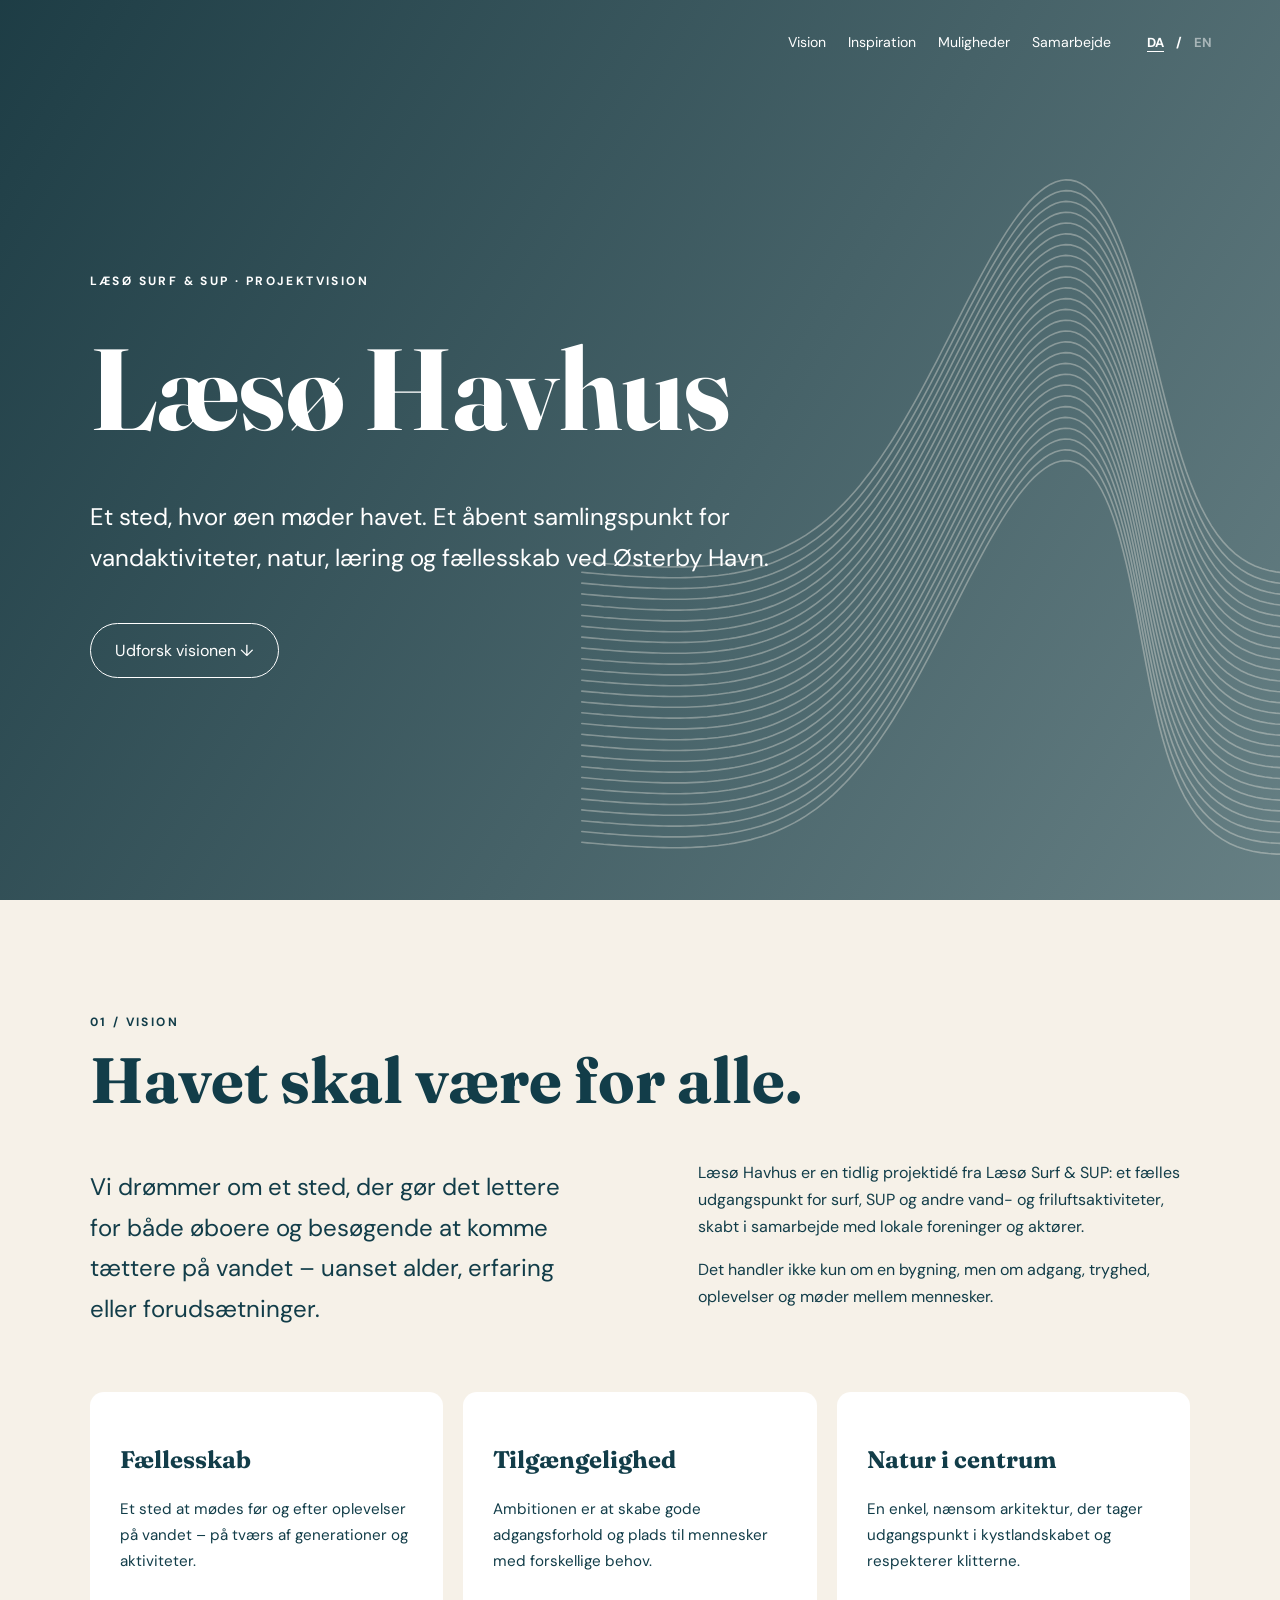
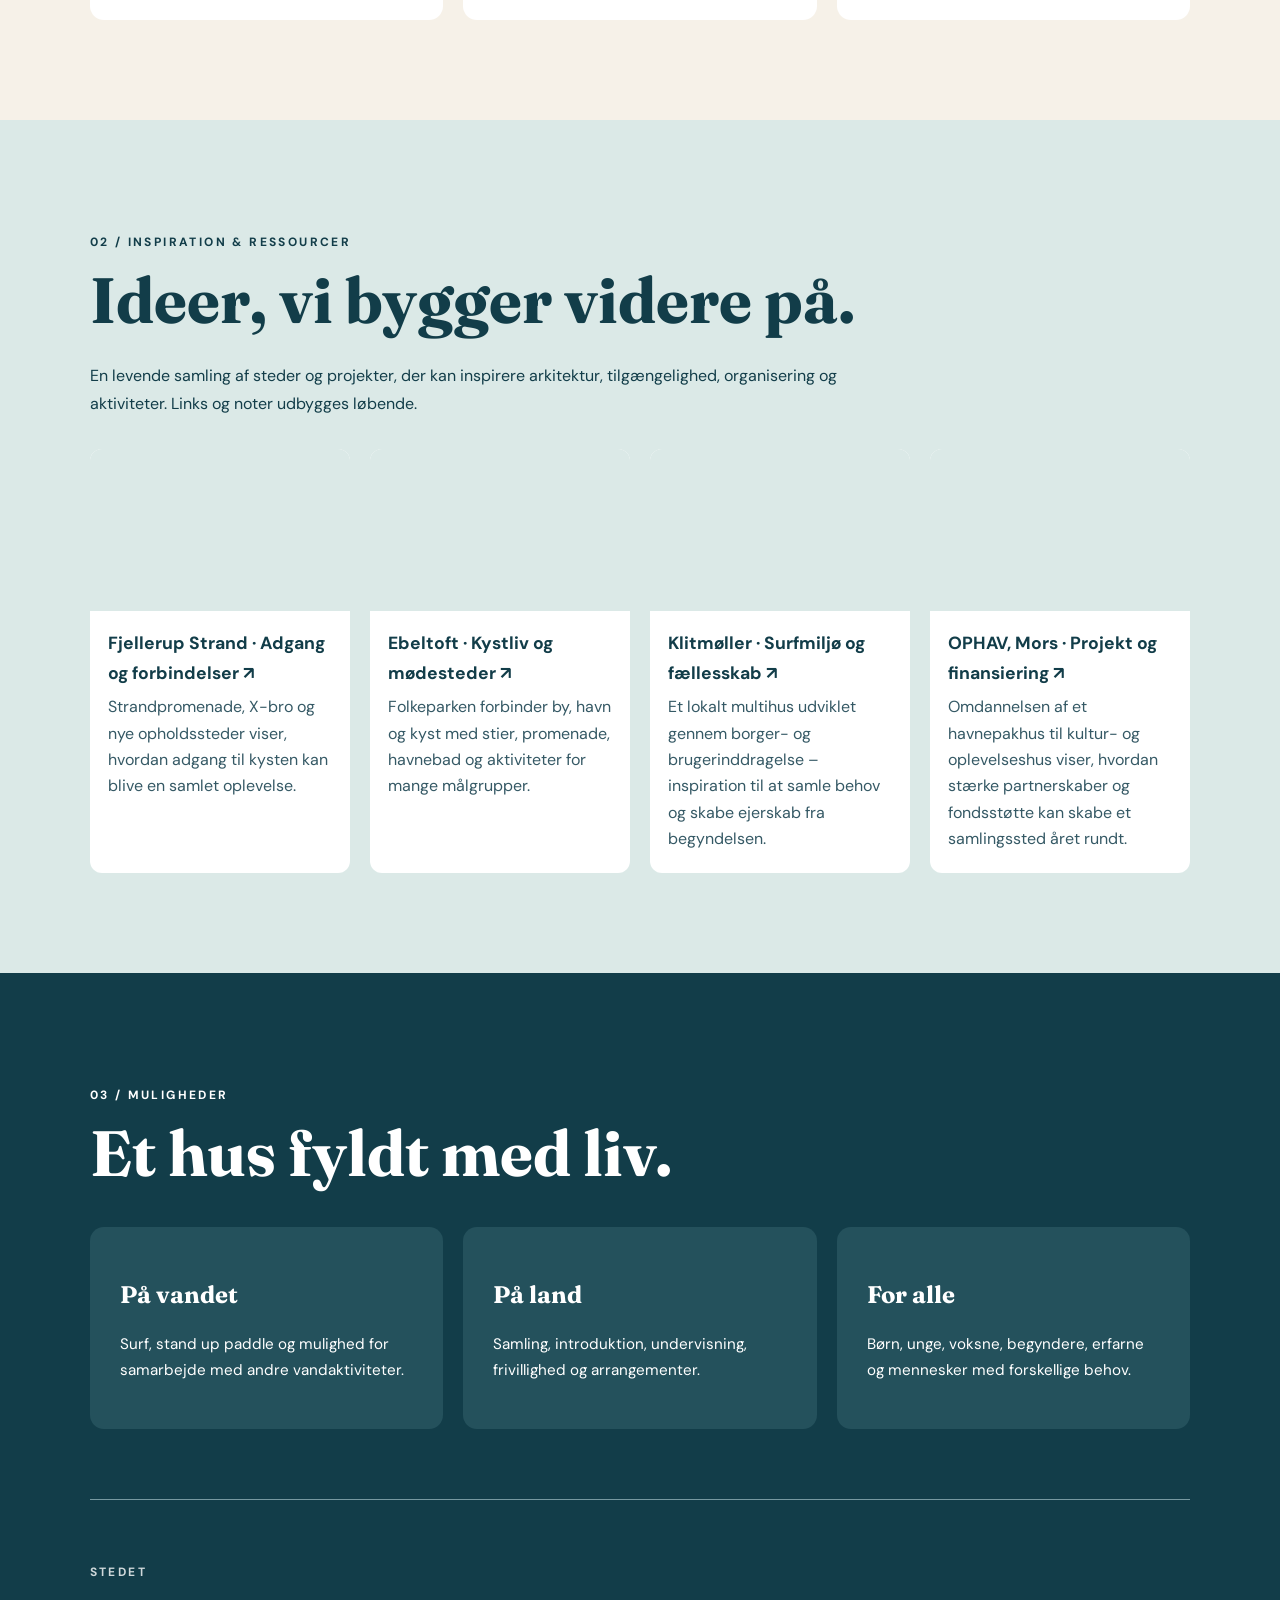
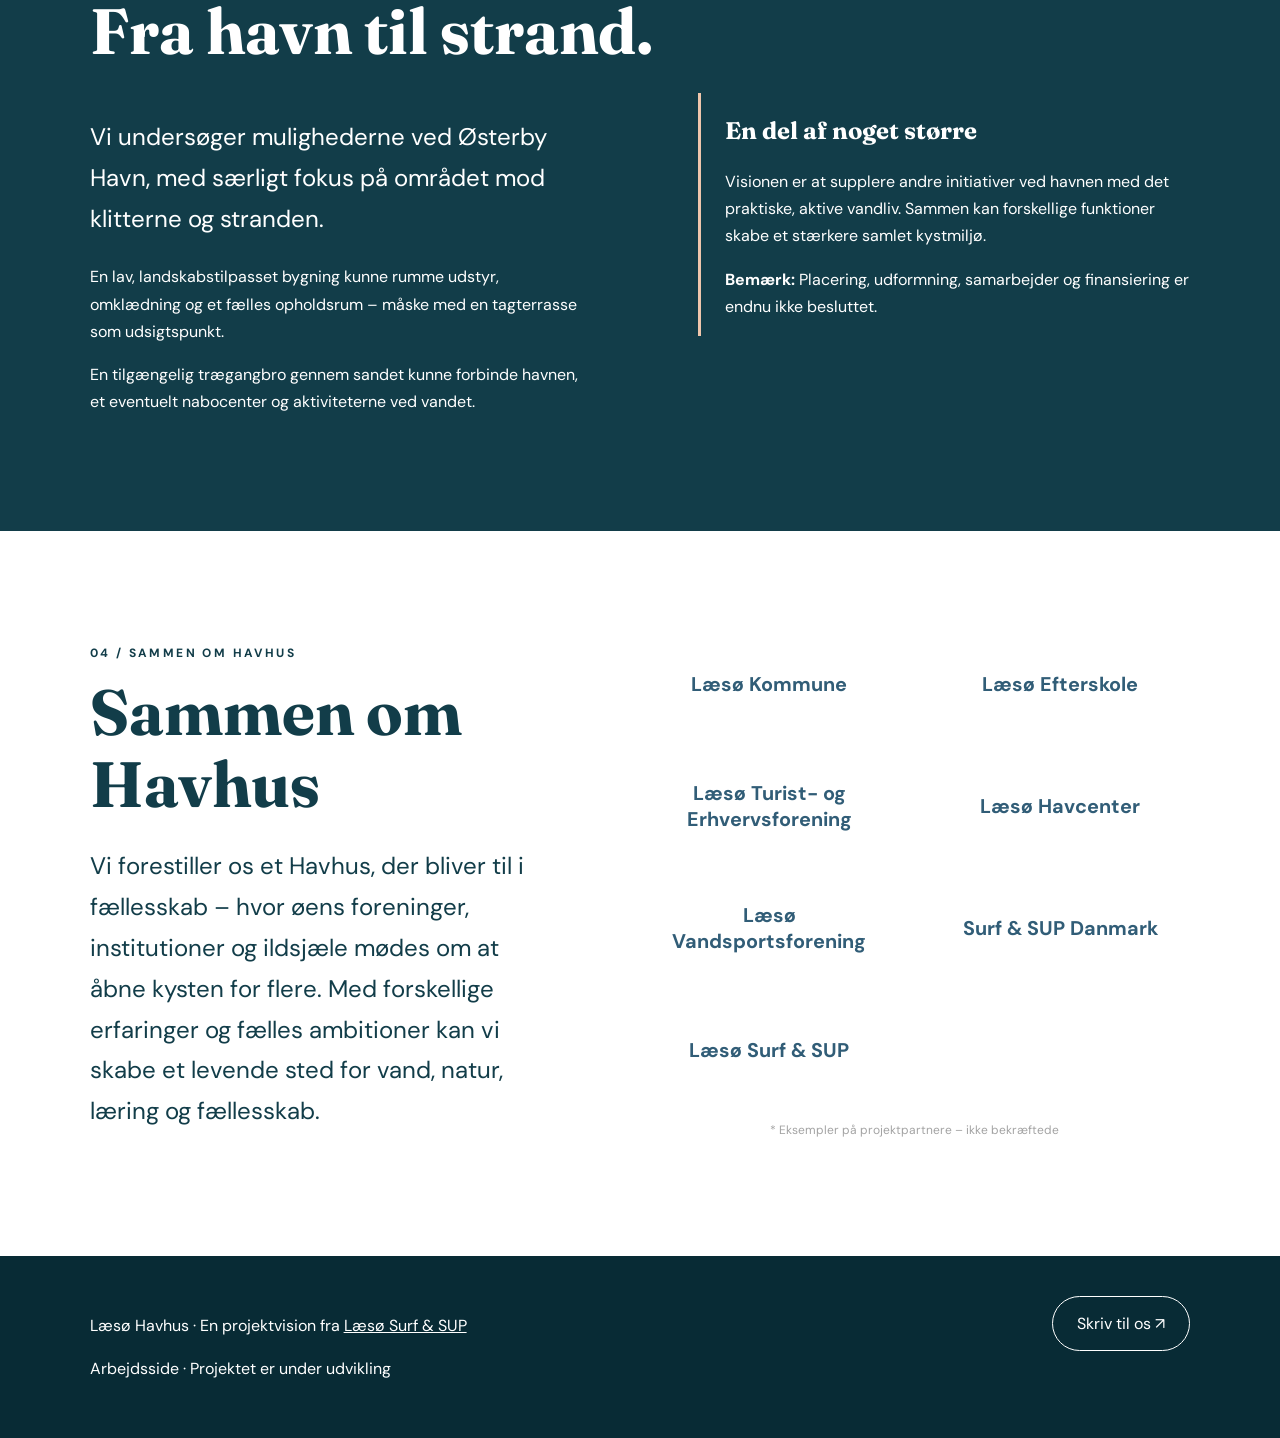
==== commit b771a9ce: "Give Inspiration section contrasting sea-glass background" ====
--- a/havhus/index.html
+++ b/havhus/index.html
@@ -1,4 +1,4 @@
 <!doctype html>
 <html lang="da"><head><meta charset="utf-8"><meta name="viewport" content="width=device-width,initial-scale=1"><meta name="robots" content="noindex,follow"><meta name="theme-color" content="#123d49"><title>Læsø Havhus · Vision for vandliv og fællesskab</title><meta name="description" content="En vision for et åbent samlingspunkt for vandaktiviteter, natur og fællesskab ved Østerby Havn."><link href="https://fonts.googleapis.com/css2?family=DM+Sans:wght@400;500;600;700&family=Fraunces:wght@600;700&display=swap" rel="stylesheet"><style>
 :root{--ink:#123d49;--sand:#f6f1e8;--peach:#efc6ac;--sea:#dbe9e7}*{box-sizing:border-box}html{scroll-behavior:smooth}body{margin:0;background:var(--sand);color:var(--ink);font-family:'DM Sans',sans-serif;line-height:1.7}a{color:inherit}header{display:flex;align-items:center;justify-content:space-between;padding:18px max(5vw,20px);background:#fff}header img{width:120px;height:auto}nav{display:flex;gap:22px;flex-wrap:wrap;font-size:.88rem}nav a{text-decoration:none}nav a:hover{text-decoration:underline}.hero{min-height:72vh;padding:12vh max(7vw,24px);display:flex;flex-direction:column;justify-content:center;background:linear-gradient(120deg,rgba(8,43,53,.91),rgba(18,61,73,.63)),url('../assets/hero.jpg') center/cover;color:white}.eyebrow{text-transform:uppercase;letter-spacing:.2em;font-size:.75rem;font-weight:700}h1,h2,h3{font-family:Fraunces,Georgia,serif;line-height:1.13}h1{font-size:clamp(3.5rem,9vw,8rem);max-width:900px;margin:20px 0}h2{font-size:clamp(2.3rem,5vw,4.5rem);margin:12px 0 26px}h3{font-size:1.5rem}p{max-width:750px}.lead{font-size:clamp(1.15rem,2vw,1.5rem);max-width:760px}.button{align-self:flex-start;width:max-content;max-width:100%;display:inline-block;padding:13px 24px;border:1px solid currentColor;border-radius:50px;text-decoration:none;margin-top:20px}.section{padding:100px max(7vw,24px)}.tint{background:var(--sea)}.dark{background:var(--ink);color:white}.grid{display:grid;grid-template-columns:repeat(3,minmax(0,1fr));gap:20px;margin-top:38px}.tile{padding:30px;background:white;border-radius:14px}.tile p{font-size:.95rem}.dark .tile{background:#24515c}.two{display:grid;grid-template-columns:1fr 1fr;gap:9vw;align-items:start}.note{border-left:3px solid var(--peach);padding-left:24px}.resources a{display:block;padding:18px 0;border-bottom:1px solid #b6ceca;text-decoration:none}.resources a:hover{text-decoration:underline}footer{padding:40px max(7vw,24px);background:#082b35;color:white}footer a{color:white}@media(max-width:750px){header{align-items:flex-start;gap:16px;flex-direction:column}nav{gap:14px}.grid,.two{grid-template-columns:1fr}.section{padding-top:70px;padding-bottom:70px}.hero{min-height:65vh}}
-header .language-switch{display:flex;align-items:center;gap:8px;white-space:nowrap;font-size:.82rem;font-weight:700}header .language-switch button{border:0;background:none;color:var(--ink);opacity:.5;cursor:pointer;font:inherit;padding:4px}header .language-switch button.active{opacity:1;text-decoration:underline;text-underline-offset:4px}header{position:absolute;top:0;left:0;right:0;z-index:10;background:transparent;color:white;padding-top:28px}header nav a,header .language-switch,header .language-switch button{color:white}header nav a:hover,header nav a:focus-visible{color:white;text-decoration:underline;text-underline-offset:5px}.hero{min-height:100svh;min-height:100vh;padding-top:145px}.hero .button{color:white}@media(max-width:750px){header{position:absolute;flex-direction:row;align-items:flex-start;justify-content:space-between;flex-wrap:wrap;gap:12px;padding:18px 22px}header nav{gap:12px;flex:1}.hero{min-height:100svh;padding-top:170px}}.resources .resource-item{padding:10px 0 20px;border-bottom:1px solid #b6ceca}.resources .resource-item a{border:0;padding:14px 0 4px;font-weight:700;font-size:1.1rem}.resources .resource-item p{margin:4px 0 0;color:#355965;line-height:1.65}header nav{margin-left:auto;justify-content:flex-end;text-align:right}header .language-switch{margin-left:32px}@media(max-width:750px){header nav{margin-left:auto;justify-content:flex-end}header .language-switch{margin-left:12px}}.partners{background:#fff}.partner-grid{display:grid;grid-template-columns:repeat(auto-fit,minmax(190px,1fr));gap:18px;margin-top:35px}.partner-name{min-height:112px;padding:24px 18px;display:flex;align-items:center;justify-content:center;text-align:center;background:var(--sand);border:1px solid #e2ded5;border-radius:12px;color:var(--ink);font-weight:700;font-size:1.1rem;line-height:1.35}.partner-note{font-size:.85rem;opacity:.75;margin-top:20px}.partners-layout{display:grid;grid-template-columns:minmax(0,1fr) minmax(0,1.2fr);gap:7vw;align-items:center}.partners .partner-grid{display:grid;grid-template-columns:repeat(2,minmax(0,1fr));gap:22px 30px;margin-top:0}.partners .partner-name{background:transparent;border:0;border-radius:0;min-height:100px;padding:12px 6px;font-size:clamp(1rem,1.55vw,1.45rem);font-weight:700;color:#315d77}.partners .partner-note{color:#858585;font-size:.75rem;margin-top:20px;text-align:center}@media(max-width:850px){.partners-layout{grid-template-columns:1fr;gap:35px}.partners .partner-grid{gap:10px}.partners .partner-name{min-height:85px}}.vision-section{position:relative;overflow:hidden;isolation:isolate;padding-bottom:190px}.vision-section>.contour-art{position:absolute;bottom:-175px;left:-85px;width:min(72vw,850px);height:auto;color:#123d49;opacity:.38;pointer-events:none;z-index:-1}.vision-section> :not(.contour-art){position:relative;z-index:1}@media(max-width:750px){.vision-section{padding-bottom:155px}.vision-section>.contour-art{width:115vw;left:-95px;bottom:-100px;opacity:.35}}.resources .resource-item{border:0;padding:0;overflow:hidden;background:white;border-radius:12px;display:flex;flex-direction:column}.resources .resource-item a:not(.resource-image){padding:18px 18px 5px}.resources .resource-item p{padding:0 18px 20px;margin:0}.resources .resource-image{display:block;padding:0;border:0;aspect-ratio:16/10;overflow:hidden;background:#dbe9e7}.resources .resource-image img{width:100%;height:100%;object-fit:cover;object-position:top;display:block}.resources .resource-grid{display:grid;grid-template-columns:repeat(4,minmax(0,1fr));gap:20px;margin-top:32px}.location-in-possibilities{margin-top:70px;padding-top:50px;border-top:1px solid #7799a1}.location-in-possibilities .eyebrow{opacity:.8}footer{display:flex;align-items:center;justify-content:space-between;gap:30px;flex-wrap:wrap}footer .button{margin:0;white-space:nowrap}@media(max-width:1050px){.resources .resource-grid{grid-template-columns:repeat(2,minmax(0,1fr))}}@media(max-width:650px){.resources .resource-grid{grid-template-columns:1fr}footer{align-items:flex-start}}.vision-section{padding-bottom:100px}.hero{position:relative;isolation:isolate;overflow:hidden}.hero>.hero-contours{position:absolute;right:-17vw;top:2%;width:min(77vw,1150px);height:100%;color:#f6f1e8;opacity:.35;pointer-events:none;z-index:-1}.hero> :not(.hero-contours){position:relative;z-index:1}@media(max-width:750px){.hero>.hero-contours{width:120vw;right:-66vw;top:15%;opacity:.22}.vision-section{padding-bottom:70px}}</style></head><body><header><nav aria-label="Projektets sektioner"><a href="#vision"><span data-da="Vision" data-en="Vision">Vision</span></a><a href="#inspiration"><span data-da="Inspiration" data-en="Inspiration">Inspiration</span></a><a href="#aktiviteter"><span data-da="Muligheder" data-en="Possibilities">Muligheder</span></a><a href="#sammen"><span data-da="Samarbejde" data-en="Collaboration">Samarbejde</span></a></nav><div class="language-switch" role="group" aria-label="Language"><button type="button" data-lang="da" class="active" aria-pressed="true">DA</button><span aria-hidden="true">/</span><button type="button" data-lang="en" aria-pressed="false">EN</button></div></header><main><section class="hero"><svg class="hero-contours" viewBox="0 0 1000 1000" aria-hidden="true" focusable="false" xmlns="http://www.w3.org/2000/svg"><g fill="none" stroke="currentColor" stroke-width="1.8" stroke-linecap="round"><path d="M30.0 603.9 L36.1 604.5 L42.1 605.0 L48.2 605.5 L54.3 606.1 L60.3 606.5 L66.4 607.0 L72.4 607.5 L78.5 607.9 L84.6 608.3 L90.6 608.6 L96.7 608.9 L102.7 609.2 L108.8 609.4 L114.9 609.6 L120.9 609.8 L127.0 609.9 L133.1 609.9 L139.1 609.9 L145.2 609.8 L151.2 609.6 L157.3 609.3 L163.4 609.0 L169.4 608.6 L175.5 608.0 L181.6 607.4 L187.6 606.6 L193.7 605.8 L199.7 604.8 L205.8 603.6 L211.9 602.3 L217.9 600.9 L224.0 599.2 L230.1 597.4 L236.1 595.4 L242.2 593.2 L248.2 590.7 L254.3 588.1 L260.4 585.1 L266.4 582.0 L272.5 578.5 L278.6 574.8 L284.6 570.7 L290.7 566.4 L296.7 561.7 L302.8 556.7 L308.9 551.4 L314.9 545.6 L321.0 539.6 L327.1 533.1 L333.1 526.3 L339.2 519.1 L345.2 511.5 L351.3 503.6 L357.4 495.2 L363.4 486.5 L369.5 477.4 L375.6 468.0 L381.6 458.2 L387.7 448.1 L393.7 437.7 L399.8 427.0 L405.9 416.0 L411.9 404.8 L418.0 393.3 L424.1 381.7 L430.1 370.0 L436.2 358.2 L442.2 346.4 L448.3 334.5 L454.4 322.7 L460.4 311.0 L466.5 299.5 L472.5 288.1 L478.6 277.0 L484.6 266.3 L490.7 255.9 L496.7 245.9 L502.7 236.5 L508.7 227.6 L514.8 219.2 L520.8 211.6 L526.7 204.6 L532.7 198.5 L538.6 193.1 L544.5 188.6 L550.4 184.9 L556.3 182.2 L562.1 180.5 L567.8 179.8 L573.5 180.1 L579.2 181.5 L584.7 183.9 L590.2 187.4 L595.7 192.0 L601.0 197.7 L606.2 204.5 L611.4 212.4 L616.4 221.3 L621.3 231.3 L626.2 242.2 L630.9 254.1 L635.5 266.9 L640.0 280.5 L644.5 294.8 L648.8 309.8 L653.1 325.4 L657.4 341.5 L661.6 358.0 L665.8 374.7 L670.0 391.6 L674.2 408.5 L678.5 425.3 L682.9 441.9 L687.4 458.1 L692.0 473.9 L696.8 489.2 L701.7 503.8 L706.9 517.7 L712.2 530.7 L717.8 542.9 L723.6 554.1 L729.6 564.3 L735.9 573.6 L742.4 581.8 L749.2 589.1 L756.1 595.3 L763.2 600.7 L770.6 605.2 L778.0 608.8 L785.7 611.7 L793.4 613.8 L801.2 615.4 L809.1 616.4 L817.0 617.0 L824.9 617.1 L832.8 617.0 L840.7 616.6 L848.6 616.0 L856.3 615.3 L864.0 614.6 L871.7 613.8 L879.2 613.0 L886.6 612.3 L893.9 611.7 L901.1 611.1 L908.2 610.6 L915.2 610.2 L922.1 609.9 L929.0 609.7 L935.7 609.6 L942.3 609.6 L948.9 609.6 L955.4 609.7 L961.8 609.9 L968.2 610.1 L974.5 610.4 L980.8 610.6 L987.1 610.9 L993.3 611.2 L999.5 611.5"/><path d="M30.0 615.9 L36.1 616.5 L42.1 617.0 L48.2 617.5 L54.3 618.1 L60.3 618.5 L66.4 619.0 L72.4 619.5 L78.5 619.9 L84.6 620.3 L90.6 620.6 L96.7 620.9 L102.7 621.2 L108.8 621.4 L114.9 621.6 L120.9 621.8 L127.0 621.9 L133.1 621.9 L139.1 621.9 L145.2 621.8 L151.2 621.6 L157.3 621.3 L163.4 621.0 L169.4 620.6 L175.5 620.0 L181.6 619.4 L187.6 618.6 L193.7 617.8 L199.7 616.8 L205.8 615.6 L211.9 614.3 L217.9 612.9 L224.0 611.2 L230.1 609.4 L236.1 607.4 L242.2 605.2 L248.2 602.7 L254.3 600.1 L260.4 597.1 L266.4 594.0 L272.5 590.5 L278.6 586.8 L284.6 582.7 L290.7 578.4 L296.7 573.7 L302.8 568.7 L308.9 563.4 L314.9 557.6 L321.0 551.6 L327.1 545.1 L333.1 538.3 L339.2 531.1 L345.2 523.5 L351.3 515.6 L357.4 507.2 L363.4 498.5 L369.5 489.4 L375.6 480.0 L381.6 470.2 L387.7 460.1 L393.7 449.7 L399.8 439.0 L405.9 428.0 L411.9 416.8 L418.0 405.3 L424.1 393.7 L430.1 382.0 L436.2 370.2 L442.2 358.4 L448.3 346.5 L454.4 334.7 L460.4 323.0 L466.5 311.5 L472.5 300.1 L478.6 289.0 L484.6 278.3 L490.7 267.9 L496.7 257.9 L502.7 248.5 L508.7 239.6 L514.8 231.2 L520.7 223.6 L526.7 216.6 L532.7 210.5 L538.6 205.1 L544.5 200.6 L550.4 196.9 L556.2 194.2 L562.0 192.5 L567.8 191.8 L573.5 192.1 L579.1 193.5 L584.7 195.9 L590.2 199.4 L595.6 204.0 L600.9 209.7 L606.1 216.5 L611.2 224.4 L616.2 233.3 L621.1 243.3 L625.9 254.2 L630.6 266.1 L635.2 278.9 L639.7 292.5 L644.1 306.8 L648.4 321.8 L652.7 337.4 L656.9 353.5 L661.1 370.0 L665.2 386.7 L669.4 403.6 L673.6 420.5 L677.8 437.3 L682.2 453.9 L686.6 470.1 L691.2 485.9 L696.0 501.2 L700.9 515.8 L706.0 529.7 L711.3 542.7 L716.9 554.9 L722.7 566.1 L728.7 576.3 L735.0 585.6 L741.5 593.8 L748.3 601.1 L755.2 607.3 L762.4 612.7 L769.8 617.2 L777.3 620.8 L784.9 623.7 L792.7 625.8 L800.5 627.4 L808.5 628.4 L816.4 629.0 L824.4 629.1 L832.3 629.0 L840.3 628.6 L848.1 628.0 L856.0 627.3 L863.7 626.6 L871.4 625.8 L878.9 625.0 L886.4 624.3 L893.7 623.7 L900.9 623.1 L908.1 622.6 L915.1 622.2 L922.0 621.9 L928.9 621.7 L935.6 621.6 L942.3 621.6 L948.8 621.6 L955.3 621.7 L961.8 621.9 L968.2 622.1 L974.5 622.4 L980.8 622.6 L987.1 622.9 L993.3 623.2 L999.5 623.5"/><path d="M30.0 627.9 L36.1 628.5 L42.1 629.0 L48.2 629.5 L54.3 630.1 L60.3 630.5 L66.4 631.0 L72.4 631.5 L78.5 631.9 L84.6 632.3 L90.6 632.6 L96.7 632.9 L102.7 633.2 L108.8 633.4 L114.9 633.6 L120.9 633.8 L127.0 633.9 L133.1 633.9 L139.1 633.9 L145.2 633.8 L151.2 633.6 L157.3 633.3 L163.4 633.0 L169.4 632.6 L175.5 632.0 L181.6 631.4 L187.6 630.6 L193.7 629.8 L199.7 628.8 L205.8 627.6 L211.9 626.3 L217.9 624.9 L224.0 623.2 L230.1 621.4 L236.1 619.4 L242.2 617.2 L248.2 614.7 L254.3 612.1 L260.4 609.1 L266.4 606.0 L272.5 602.5 L278.6 598.8 L284.6 594.7 L290.7 590.4 L296.7 585.7 L302.8 580.7 L308.9 575.4 L314.9 569.6 L321.0 563.6 L327.1 557.1 L333.1 550.3 L339.2 543.1 L345.2 535.5 L351.3 527.6 L357.4 519.2 L363.4 510.5 L369.5 501.4 L375.6 492.0 L381.6 482.2 L387.7 472.1 L393.7 461.7 L399.8 451.0 L405.9 440.0 L411.9 428.8 L418.0 417.3 L424.1 405.7 L430.1 394.0 L436.2 382.2 L442.2 370.4 L448.3 358.5 L454.4 346.7 L460.4 335.0 L466.5 323.5 L472.5 312.1 L478.6 301.0 L484.6 290.3 L490.7 279.9 L496.7 269.9 L502.7 260.5 L508.7 251.6 L514.7 243.2 L520.7 235.6 L526.7 228.6 L532.7 222.5 L538.6 217.1 L544.5 212.6 L550.4 208.9 L556.2 206.2 L562.0 204.5 L567.8 203.8 L573.4 204.1 L579.1 205.5 L584.6 207.9 L590.1 211.4 L595.5 216.0 L600.8 221.7 L606.0 228.5 L611.1 236.4 L616.1 245.3 L620.9 255.3 L625.7 266.2 L630.4 278.1 L634.9 290.9 L639.4 304.5 L643.8 318.8 L648.0 333.8 L652.3 349.4 L656.4 365.5 L660.5 382.0 L664.7 398.7 L668.8 415.6 L672.9 432.5 L677.2 449.3 L681.5 465.9 L685.9 482.1 L690.4 497.9 L695.1 513.2 L700.0 527.8 L705.1 541.7 L710.5 554.7 L716.0 566.9 L721.8 578.1 L727.8 588.3 L734.1 597.6 L740.7 605.8 L747.4 613.1 L754.4 619.3 L761.6 624.7 L769.0 629.2 L776.5 632.8 L784.2 635.7 L792.0 637.8 L799.9 639.4 L807.8 640.4 L815.8 641.0 L823.8 641.1 L831.8 641.0 L839.8 640.6 L847.7 640.0 L855.6 639.3 L863.4 638.6 L871.1 637.8 L878.6 637.0 L886.1 636.3 L893.5 635.7 L900.8 635.1 L907.9 634.6 L915.0 634.2 L921.9 633.9 L928.8 633.7 L935.5 633.6 L942.2 633.6 L948.8 633.6 L955.3 633.7 L961.7 633.9 L968.1 634.1 L974.5 634.4 L980.8 634.6 L987.0 634.9 L993.3 635.2 L999.5 635.5"/><path d="M30.0 639.9 L36.1 640.5 L42.1 641.0 L48.2 641.5 L54.3 642.1 L60.3 642.5 L66.4 643.0 L72.4 643.5 L78.5 643.9 L84.6 644.3 L90.6 644.6 L96.7 644.9 L102.7 645.2 L108.8 645.4 L114.9 645.6 L120.9 645.8 L127.0 645.9 L133.1 645.9 L139.1 645.9 L145.2 645.8 L151.2 645.6 L157.3 645.3 L163.4 645.0 L169.4 644.6 L175.5 644.0 L181.6 643.4 L187.6 642.6 L193.7 641.8 L199.7 640.8 L205.8 639.6 L211.9 638.3 L217.9 636.9 L224.0 635.2 L230.1 633.4 L236.1 631.4 L242.2 629.2 L248.2 626.7 L254.3 624.1 L260.4 621.1 L266.4 618.0 L272.5 614.5 L278.6 610.8 L284.6 606.7 L290.7 602.4 L296.7 597.7 L302.8 592.7 L308.9 587.4 L314.9 581.6 L321.0 575.6 L327.1 569.1 L333.1 562.3 L339.2 555.1 L345.2 547.5 L351.3 539.6 L357.4 531.2 L363.4 522.5 L369.5 513.4 L375.6 504.0 L381.6 494.2 L387.7 484.1 L393.7 473.7 L399.8 463.0 L405.9 452.0 L411.9 440.8 L418.0 429.3 L424.1 417.7 L430.1 406.0 L436.2 394.2 L442.2 382.4 L448.3 370.5 L454.4 358.7 L460.4 347.0 L466.5 335.5 L472.5 324.1 L478.6 313.0 L484.6 302.3 L490.7 291.9 L496.7 281.9 L502.7 272.5 L508.7 263.6 L514.7 255.2 L520.7 247.6 L526.7 240.6 L532.7 234.5 L538.6 229.1 L544.5 224.6 L550.4 220.9 L556.2 218.2 L562.0 216.5 L567.7 215.8 L573.4 216.1 L579.0 217.5 L584.5 219.9 L590.0 223.4 L595.4 228.0 L600.7 233.7 L605.8 240.5 L610.9 248.4 L615.9 257.3 L620.7 267.3 L625.5 278.2 L630.1 290.1 L634.6 302.9 L639.1 316.5 L643.4 330.8 L647.6 345.8 L651.8 361.4 L655.9 377.5 L660.0 394.0 L664.1 410.7 L668.2 427.6 L672.3 444.5 L676.5 461.3 L680.7 477.9 L685.1 494.1 L689.6 509.9 L694.3 525.2 L699.2 539.8 L704.3 553.7 L709.6 566.7 L715.1 578.9 L720.9 590.1 L726.9 600.3 L733.2 609.6 L739.8 617.8 L746.5 625.1 L753.5 631.3 L760.8 636.7 L768.2 641.2 L775.7 644.8 L783.5 647.7 L791.3 649.8 L799.2 651.4 L807.2 652.4 L815.3 653.0 L823.3 653.1 L831.4 653.0 L839.4 652.6 L847.3 652.0 L855.2 651.3 L863.0 650.6 L870.8 649.8 L878.4 649.0 L885.9 648.3 L893.3 647.7 L900.6 647.1 L907.8 646.6 L914.8 646.2 L921.8 645.9 L928.7 645.7 L935.4 645.6 L942.1 645.6 L948.7 645.6 L955.2 645.7 L961.7 645.9 L968.1 646.1 L974.5 646.4 L980.8 646.6 L987.0 646.9 L993.3 647.2 L999.5 647.5"/><path d="M30.0 651.9 L36.1 652.5 L42.1 653.0 L48.2 653.5 L54.3 654.1 L60.3 654.5 L66.4 655.0 L72.4 655.5 L78.5 655.9 L84.6 656.3 L90.6 656.6 L96.7 656.9 L102.7 657.2 L108.8 657.4 L114.9 657.6 L120.9 657.8 L127.0 657.9 L133.1 657.9 L139.1 657.9 L145.2 657.8 L151.2 657.6 L157.3 657.3 L163.4 657.0 L169.4 656.6 L175.5 656.0 L181.6 655.4 L187.6 654.6 L193.7 653.8 L199.7 652.8 L205.8 651.6 L211.9 650.3 L217.9 648.9 L224.0 647.2 L230.1 645.4 L236.1 643.4 L242.2 641.2 L248.2 638.7 L254.3 636.1 L260.4 633.1 L266.4 630.0 L272.5 626.5 L278.6 622.8 L284.6 618.7 L290.7 614.4 L296.7 609.7 L302.8 604.7 L308.9 599.4 L314.9 593.6 L321.0 587.6 L327.1 581.1 L333.1 574.3 L339.2 567.1 L345.2 559.5 L351.3 551.6 L357.4 543.2 L363.4 534.5 L369.5 525.4 L375.6 516.0 L381.6 506.2 L387.7 496.1 L393.7 485.7 L399.8 475.0 L405.9 464.0 L411.9 452.8 L418.0 441.3 L424.1 429.7 L430.1 418.0 L436.2 406.2 L442.2 394.4 L448.3 382.5 L454.4 370.7 L460.4 359.0 L466.5 347.5 L472.5 336.1 L478.6 325.0 L484.6 314.3 L490.7 303.9 L496.7 293.9 L502.7 284.5 L508.7 275.6 L514.7 267.2 L520.7 259.6 L526.7 252.6 L532.7 246.5 L538.6 241.1 L544.5 236.6 L550.3 232.9 L556.2 230.2 L561.9 228.5 L567.7 227.8 L573.3 228.1 L578.9 229.5 L584.5 231.9 L589.9 235.4 L595.3 240.0 L600.5 245.7 L605.7 252.5 L610.8 260.4 L615.7 269.3 L620.5 279.3 L625.3 290.2 L629.9 302.1 L634.4 314.9 L638.7 328.5 L643.0 342.8 L647.2 357.8 L651.4 373.4 L655.5 389.5 L659.5 406.0 L663.5 422.7 L667.6 439.6 L671.7 456.5 L675.8 473.3 L680.0 489.9 L684.4 506.1 L688.9 521.9 L693.5 537.2 L698.4 551.8 L703.4 565.7 L708.7 578.7 L714.2 590.9 L720.0 602.1 L726.0 612.3 L732.3 621.6 L738.9 629.8 L745.7 637.1 L752.7 643.3 L759.9 648.7 L767.4 653.2 L775.0 656.8 L782.7 659.7 L790.6 661.8 L798.6 663.4 L806.6 664.4 L814.7 665.0 L822.8 665.1 L830.9 665.0 L838.9 664.6 L846.9 664.0 L854.9 663.3 L862.7 662.6 L870.5 661.8 L878.1 661.0 L885.7 660.3 L893.1 659.7 L900.4 659.1 L907.6 658.6 L914.7 658.2 L921.7 657.9 L928.6 657.7 L935.3 657.6 L942.0 657.6 L948.7 657.6 L955.2 657.7 L961.7 657.9 L968.1 658.1 L974.4 658.4 L980.7 658.6 L987.0 658.9 L993.2 659.2 L999.4 659.5"/><path d="M30.0 663.9 L36.1 664.5 L42.1 665.0 L48.2 665.5 L54.3 666.1 L60.3 666.5 L66.4 667.0 L72.4 667.5 L78.5 667.9 L84.6 668.3 L90.6 668.6 L96.7 668.9 L102.7 669.2 L108.8 669.4 L114.9 669.6 L120.9 669.8 L127.0 669.9 L133.1 669.9 L139.1 669.9 L145.2 669.8 L151.2 669.6 L157.3 669.3 L163.4 669.0 L169.4 668.6 L175.5 668.0 L181.6 667.4 L187.6 666.6 L193.7 665.8 L199.7 664.8 L205.8 663.6 L211.9 662.3 L217.9 660.9 L224.0 659.2 L230.1 657.4 L236.1 655.4 L242.2 653.2 L248.2 650.7 L254.3 648.1 L260.4 645.1 L266.4 642.0 L272.5 638.5 L278.6 634.8 L284.6 630.7 L290.7 626.4 L296.7 621.7 L302.8 616.7 L308.9 611.4 L314.9 605.6 L321.0 599.6 L327.1 593.1 L333.1 586.3 L339.2 579.1 L345.2 571.5 L351.3 563.6 L357.4 555.2 L363.4 546.5 L369.5 537.4 L375.6 528.0 L381.6 518.2 L387.7 508.1 L393.7 497.7 L399.8 487.0 L405.9 476.0 L411.9 464.8 L418.0 453.3 L424.1 441.7 L430.1 430.0 L436.2 418.2 L442.2 406.4 L448.3 394.5 L454.4 382.7 L460.4 371.0 L466.5 359.5 L472.5 348.1 L478.6 337.0 L484.6 326.3 L490.7 315.9 L496.7 305.9 L502.7 296.5 L508.7 287.6 L514.7 279.2 L520.7 271.6 L526.7 264.6 L532.6 258.5 L538.6 253.1 L544.5 248.6 L550.3 244.9 L556.1 242.2 L561.9 240.5 L567.6 239.8 L573.3 240.1 L578.9 241.5 L584.4 243.9 L589.8 247.4 L595.2 252.0 L600.4 257.7 L605.6 264.5 L610.6 272.4 L615.5 281.3 L620.3 291.3 L625.0 302.2 L629.6 314.1 L634.1 326.9 L638.4 340.5 L642.7 354.8 L646.8 369.8 L650.9 385.4 L655.0 401.5 L659.0 418.0 L663.0 434.7 L667.0 451.6 L671.0 468.5 L675.1 485.3 L679.3 501.9 L683.6 518.1 L688.1 533.9 L692.7 549.2 L697.5 563.8 L702.5 577.7 L707.8 590.7 L713.3 602.9 L719.1 614.1 L725.1 624.3 L731.4 633.6 L738.0 641.8 L744.8 649.1 L751.8 655.3 L759.1 660.7 L766.6 665.2 L774.2 668.8 L782.0 671.7 L789.9 673.8 L797.9 675.4 L806.0 676.4 L814.1 677.0 L822.3 677.1 L830.4 677.0 L838.5 676.6 L846.5 676.0 L854.5 675.3 L862.4 674.6 L870.2 673.8 L877.9 673.0 L885.4 672.3 L892.9 671.7 L900.2 671.1 L907.5 670.6 L914.6 670.2 L921.6 669.9 L928.5 669.7 L935.3 669.6 L942.0 669.6 L948.6 669.6 L955.1 669.7 L961.6 669.9 L968.0 670.1 L974.4 670.4 L980.7 670.6 L987.0 670.9 L993.2 671.2 L999.4 671.5"/><path d="M30.0 675.9 L36.1 676.5 L42.1 677.0 L48.2 677.5 L54.3 678.1 L60.3 678.5 L66.4 679.0 L72.4 679.5 L78.5 679.9 L84.6 680.3 L90.6 680.6 L96.7 680.9 L102.7 681.2 L108.8 681.4 L114.9 681.6 L120.9 681.8 L127.0 681.9 L133.1 681.9 L139.1 681.9 L145.2 681.8 L151.2 681.6 L157.3 681.3 L163.4 681.0 L169.4 680.6 L175.5 680.0 L181.6 679.4 L187.6 678.6 L193.7 677.8 L199.7 676.8 L205.8 675.6 L211.9 674.3 L217.9 672.9 L224.0 671.2 L230.1 669.4 L236.1 667.4 L242.2 665.2 L248.2 662.7 L254.3 660.1 L260.4 657.1 L266.4 654.0 L272.5 650.5 L278.6 646.8 L284.6 642.7 L290.7 638.4 L296.7 633.7 L302.8 628.7 L308.9 623.4 L314.9 617.6 L321.0 611.6 L327.1 605.1 L333.1 598.3 L339.2 591.1 L345.2 583.5 L351.3 575.6 L357.4 567.2 L363.4 558.5 L369.5 549.4 L375.6 540.0 L381.6 530.2 L387.7 520.1 L393.7 509.7 L399.8 499.0 L405.9 488.0 L411.9 476.8 L418.0 465.3 L424.1 453.7 L430.1 442.0 L436.2 430.2 L442.2 418.4 L448.3 406.5 L454.4 394.7 L460.4 383.0 L466.5 371.5 L472.5 360.1 L478.6 349.0 L484.6 338.3 L490.7 327.9 L496.7 317.9 L502.7 308.5 L508.7 299.6 L514.7 291.2 L520.7 283.6 L526.7 276.6 L532.6 270.5 L538.6 265.1 L544.4 260.6 L550.3 256.9 L556.1 254.2 L561.9 252.5 L567.6 251.8 L573.2 252.1 L578.8 253.5 L584.3 255.9 L589.8 259.4 L595.1 264.0 L600.3 269.7 L605.4 276.5 L610.5 284.4 L615.4 293.3 L620.1 303.3 L624.8 314.2 L629.3 326.1 L633.8 338.9 L638.1 352.5 L642.3 366.8 L646.4 381.8 L650.5 397.4 L654.5 413.5 L658.5 430.0 L662.4 446.7 L666.4 463.6 L670.4 480.5 L674.4 497.3 L678.6 513.9 L682.8 530.1 L687.3 545.9 L691.9 561.2 L696.7 575.8 L701.7 589.7 L706.9 602.7 L712.4 614.9 L718.2 626.1 L724.2 636.3 L730.5 645.6 L737.1 653.8 L743.9 661.1 L751.0 667.3 L758.3 672.7 L765.8 677.2 L773.4 680.8 L781.3 683.7 L789.2 685.8 L797.3 687.4 L805.4 688.4 L813.5 689.0 L821.7 689.1 L829.9 689.0 L838.0 688.6 L846.1 688.0 L854.1 687.3 L862.0 686.6 L869.9 685.8 L877.6 685.0 L885.2 684.3 L892.7 683.7 L900.1 683.1 L907.3 682.6 L914.4 682.2 L921.5 681.9 L928.4 681.7 L935.2 681.6 L941.9 681.6 L948.5 681.6 L955.1 681.7 L961.6 681.9 L968.0 682.1 L974.4 682.4 L980.7 682.6 L987.0 682.9 L993.2 683.2 L999.4 683.5"/><path d="M30.0 687.9 L36.1 688.5 L42.1 689.0 L48.2 689.5 L54.3 690.1 L60.3 690.5 L66.4 691.0 L72.4 691.5 L78.5 691.9 L84.6 692.3 L90.6 692.6 L96.7 692.9 L102.7 693.2 L108.8 693.4 L114.9 693.6 L120.9 693.8 L127.0 693.9 L133.1 693.9 L139.1 693.9 L145.2 693.8 L151.2 693.6 L157.3 693.3 L163.4 693.0 L169.4 692.6 L175.5 692.0 L181.6 691.4 L187.6 690.6 L193.7 689.8 L199.7 688.8 L205.8 687.6 L211.9 686.3 L217.9 684.9 L224.0 683.2 L230.1 681.4 L236.1 679.4 L242.2 677.2 L248.2 674.7 L254.3 672.1 L260.4 669.1 L266.4 666.0 L272.5 662.5 L278.6 658.8 L284.6 654.7 L290.7 650.4 L296.7 645.7 L302.8 640.7 L308.9 635.4 L314.9 629.6 L321.0 623.6 L327.1 617.1 L333.1 610.3 L339.2 603.1 L345.2 595.5 L351.3 587.6 L357.4 579.2 L363.4 570.5 L369.5 561.4 L375.6 552.0 L381.6 542.2 L387.7 532.1 L393.7 521.7 L399.8 511.0 L405.9 500.0 L411.9 488.8 L418.0 477.3 L424.1 465.7 L430.1 454.0 L436.2 442.2 L442.2 430.4 L448.3 418.5 L454.4 406.7 L460.4 395.0 L466.5 383.5 L472.5 372.1 L478.6 361.0 L484.6 350.3 L490.7 339.9 L496.7 329.9 L502.7 320.5 L508.7 311.6 L514.7 303.2 L520.7 295.6 L526.7 288.6 L532.6 282.5 L538.5 277.1 L544.4 272.6 L550.3 268.9 L556.1 266.2 L561.9 264.5 L567.6 263.8 L573.2 264.1 L578.8 265.5 L584.3 267.9 L589.7 271.4 L595.0 276.0 L600.2 281.7 L605.3 288.5 L610.3 296.4 L615.2 305.3 L619.9 315.3 L624.6 326.2 L629.1 338.1 L633.5 350.9 L637.8 364.5 L642.0 378.8 L646.0 393.8 L650.1 409.4 L654.0 425.5 L657.9 442.0 L661.8 458.7 L665.8 475.6 L669.7 492.5 L673.7 509.3 L677.8 525.9 L682.1 542.1 L686.5 557.9 L691.0 573.2 L695.8 587.8 L700.8 601.7 L706.1 614.7 L711.5 626.9 L717.3 638.1 L723.3 648.3 L729.7 657.6 L736.2 665.8 L743.1 673.1 L750.1 679.3 L757.5 684.7 L765.0 689.2 L772.7 692.8 L780.5 695.7 L788.5 697.8 L796.6 699.4 L804.8 700.4 L813.0 701.0 L821.2 701.1 L829.4 701.0 L837.6 700.6 L845.7 700.0 L853.8 699.3 L861.7 698.6 L869.6 697.8 L877.3 697.0 L885.0 696.3 L892.5 695.7 L899.9 695.1 L907.1 694.6 L914.3 694.2 L921.3 693.9 L928.3 693.7 L935.1 693.6 L941.8 693.6 L948.5 693.6 L955.0 693.7 L961.5 693.9 L968.0 694.1 L974.3 694.4 L980.7 694.6 L987.0 694.9 L993.2 695.2 L999.4 695.5"/><path d="M30.0 699.9 L36.1 700.5 L42.1 701.0 L48.2 701.5 L54.3 702.1 L60.3 702.5 L66.4 703.0 L72.4 703.5 L78.5 703.9 L84.6 704.3 L90.6 704.6 L96.7 704.9 L102.7 705.2 L108.8 705.4 L114.9 705.6 L120.9 705.8 L127.0 705.9 L133.1 705.9 L139.1 705.9 L145.2 705.8 L151.2 705.6 L157.3 705.3 L163.4 705.0 L169.4 704.6 L175.5 704.0 L181.6 703.4 L187.6 702.6 L193.7 701.8 L199.7 700.8 L205.8 699.6 L211.9 698.3 L217.9 696.9 L224.0 695.2 L230.1 693.4 L236.1 691.4 L242.2 689.2 L248.2 686.7 L254.3 684.1 L260.4 681.1 L266.4 678.0 L272.5 674.5 L278.6 670.8 L284.6 666.7 L290.7 662.4 L296.7 657.7 L302.8 652.7 L308.9 647.4 L314.9 641.6 L321.0 635.6 L327.1 629.1 L333.1 622.3 L339.2 615.1 L345.2 607.5 L351.3 599.6 L357.4 591.2 L363.4 582.5 L369.5 573.4 L375.6 564.0 L381.6 554.2 L387.7 544.1 L393.7 533.7 L399.8 523.0 L405.9 512.0 L411.9 500.8 L418.0 489.3 L424.1 477.7 L430.1 466.0 L436.2 454.2 L442.2 442.4 L448.3 430.5 L454.4 418.7 L460.4 407.0 L466.5 395.5 L472.5 384.1 L478.6 373.0 L484.6 362.3 L490.6 351.9 L496.7 341.9 L502.7 332.5 L508.7 323.6 L514.7 315.2 L520.7 307.6 L526.7 300.6 L532.6 294.5 L538.5 289.1 L544.4 284.6 L550.3 280.9 L556.1 278.2 L561.8 276.5 L567.5 275.8 L573.2 276.1 L578.7 277.5 L584.2 279.9 L589.6 283.4 L594.9 288.0 L600.1 293.7 L605.2 300.5 L610.2 308.4 L615.0 317.3 L619.7 327.3 L624.4 338.2 L628.8 350.1 L633.2 362.9 L637.4 376.5 L641.6 390.8 L645.6 405.8 L649.6 421.4 L653.5 437.5 L657.4 454.0 L661.3 470.7 L665.2 487.6 L669.1 504.5 L673.0 521.3 L677.1 537.9 L681.3 554.1 L685.7 569.9 L690.2 585.2 L695.0 599.8 L699.9 613.7 L705.2 626.7 L710.7 638.9 L716.4 650.1 L722.4 660.3 L728.8 669.6 L735.3 677.8 L742.2 685.1 L749.3 691.3 L756.6 696.7 L764.2 701.2 L771.9 704.8 L779.8 707.7 L787.8 709.8 L796.0 711.4 L804.2 712.4 L812.4 713.0 L820.7 713.1 L828.9 713.0 L837.1 712.6 L845.3 712.0 L853.4 711.3 L861.4 710.6 L869.3 709.8 L877.1 709.0 L884.7 708.3 L892.3 707.7 L899.7 707.1 L907.0 706.6 L914.2 706.2 L921.2 705.9 L928.2 705.7 L935.0 705.6 L941.8 705.6 L948.4 705.6 L955.0 705.7 L961.5 705.9 L967.9 706.1 L974.3 706.4 L980.6 706.6 L986.9 706.9 L993.2 707.2 L999.4 707.5"/><path d="M30.0 711.9 L36.1 712.5 L42.1 713.0 L48.2 713.5 L54.3 714.1 L60.3 714.5 L66.4 715.0 L72.4 715.5 L78.5 715.9 L84.6 716.3 L90.6 716.6 L96.7 716.9 L102.7 717.2 L108.8 717.4 L114.9 717.6 L120.9 717.8 L127.0 717.9 L133.1 717.9 L139.1 717.9 L145.2 717.8 L151.2 717.6 L157.3 717.3 L163.4 717.0 L169.4 716.6 L175.5 716.0 L181.6 715.4 L187.6 714.6 L193.7 713.8 L199.7 712.8 L205.8 711.6 L211.9 710.3 L217.9 708.9 L224.0 707.2 L230.1 705.4 L236.1 703.4 L242.2 701.2 L248.2 698.7 L254.3 696.1 L260.4 693.1 L266.4 690.0 L272.5 686.5 L278.6 682.8 L284.6 678.7 L290.7 674.4 L296.7 669.7 L302.8 664.7 L308.9 659.4 L314.9 653.6 L321.0 647.6 L327.1 641.1 L333.1 634.3 L339.2 627.1 L345.2 619.5 L351.3 611.6 L357.4 603.2 L363.4 594.5 L369.5 585.4 L375.6 576.0 L381.6 566.2 L387.7 556.1 L393.7 545.7 L399.8 535.0 L405.9 524.0 L411.9 512.8 L418.0 501.3 L424.1 489.7 L430.1 478.0 L436.2 466.2 L442.2 454.4 L448.3 442.5 L454.4 430.7 L460.4 419.0 L466.5 407.5 L472.5 396.1 L478.6 385.0 L484.6 374.3 L490.6 363.9 L496.7 353.9 L502.7 344.5 L508.7 335.6 L514.7 327.2 L520.7 319.6 L526.7 312.6 L532.6 306.5 L538.5 301.1 L544.4 296.6 L550.2 292.9 L556.0 290.2 L561.8 288.5 L567.5 287.8 L573.1 288.1 L578.7 289.5 L584.1 291.9 L589.5 295.4 L594.8 300.0 L600.0 305.7 L605.1 312.5 L610.0 320.4 L614.8 329.3 L619.5 339.3 L624.1 350.2 L628.6 362.1 L632.9 374.9 L637.1 388.5 L641.2 402.8 L645.2 417.8 L649.2 433.4 L653.1 449.5 L656.9 466.0 L660.7 482.7 L664.6 499.6 L668.4 516.5 L672.4 533.3 L676.4 549.9 L680.6 566.1 L684.9 581.9 L689.4 597.2 L694.1 611.8 L699.1 625.7 L704.3 638.7 L709.8 650.9 L715.5 662.1 L721.5 672.3 L727.9 681.6 L734.5 689.8 L741.3 697.1 L748.4 703.3 L755.8 708.7 L763.4 713.2 L771.1 716.8 L779.1 719.7 L787.1 721.8 L795.3 723.4 L803.5 724.4 L811.8 725.0 L820.1 725.1 L828.4 725.0 L836.7 724.6 L844.9 724.0 L853.0 723.3 L861.1 722.6 L869.0 721.8 L876.8 721.0 L884.5 720.3 L892.1 719.7 L899.5 719.1 L906.8 718.6 L914.0 718.2 L921.1 717.9 L928.1 717.7 L934.9 717.6 L941.7 717.6 L948.4 717.6 L954.9 717.7 L961.5 717.9 L967.9 718.1 L974.3 718.4 L980.6 718.6 L986.9 718.9 L993.2 719.2 L999.4 719.5"/><path d="M30.0 723.9 L36.1 724.5 L42.1 725.0 L48.2 725.5 L54.3 726.1 L60.3 726.5 L66.4 727.0 L72.4 727.5 L78.5 727.9 L84.6 728.3 L90.6 728.6 L96.7 728.9 L102.7 729.2 L108.8 729.4 L114.9 729.6 L120.9 729.8 L127.0 729.9 L133.1 729.9 L139.1 729.9 L145.2 729.8 L151.2 729.6 L157.3 729.3 L163.4 729.0 L169.4 728.6 L175.5 728.0 L181.6 727.4 L187.6 726.6 L193.7 725.8 L199.7 724.8 L205.8 723.6 L211.9 722.3 L217.9 720.9 L224.0 719.2 L230.1 717.4 L236.1 715.4 L242.2 713.2 L248.2 710.7 L254.3 708.1 L260.4 705.1 L266.4 702.0 L272.5 698.5 L278.6 694.8 L284.6 690.7 L290.7 686.4 L296.7 681.7 L302.8 676.7 L308.9 671.4 L314.9 665.6 L321.0 659.6 L327.1 653.1 L333.1 646.3 L339.2 639.1 L345.2 631.5 L351.3 623.6 L357.4 615.2 L363.4 606.5 L369.5 597.4 L375.6 588.0 L381.6 578.2 L387.7 568.1 L393.7 557.7 L399.8 547.0 L405.9 536.0 L411.9 524.8 L418.0 513.3 L424.1 501.7 L430.1 490.0 L436.2 478.2 L442.2 466.4 L448.3 454.5 L454.4 442.7 L460.4 431.0 L466.5 419.5 L472.5 408.1 L478.6 397.0 L484.6 386.3 L490.6 375.9 L496.7 365.9 L502.7 356.5 L508.7 347.6 L514.7 339.2 L520.7 331.6 L526.6 324.6 L532.6 318.5 L538.5 313.1 L544.4 308.6 L550.2 304.9 L556.0 302.2 L561.8 300.5 L567.4 299.8 L573.1 300.1 L578.6 301.5 L584.1 303.9 L589.4 307.4 L594.7 312.0 L599.9 317.7 L604.9 324.5 L609.9 332.4 L614.7 341.3 L619.3 351.3 L623.9 362.2 L628.3 374.1 L632.6 386.9 L636.8 400.5 L640.9 414.8 L644.8 429.8 L648.7 445.4 L652.6 461.5 L656.4 478.0 L660.2 494.7 L663.9 511.6 L667.8 528.5 L671.7 545.3 L675.7 561.9 L679.8 578.1 L684.1 593.9 L688.6 609.2 L693.3 623.8 L698.2 637.7 L703.4 650.7 L708.9 662.9 L714.6 674.1 L720.6 684.3 L727.0 693.6 L733.6 701.8 L740.5 709.1 L747.6 715.3 L755.0 720.7 L762.6 725.2 L770.4 728.8 L778.3 731.7 L786.4 733.8 L794.6 735.4 L802.9 736.4 L811.3 737.0 L819.6 737.1 L827.9 737.0 L836.2 736.6 L844.5 736.0 L852.7 735.3 L860.7 734.6 L868.7 733.8 L876.5 733.0 L884.3 732.3 L891.9 731.7 L899.3 731.1 L906.7 730.6 L913.9 730.2 L921.0 729.9 L928.0 729.7 L934.9 729.6 L941.6 729.6 L948.3 729.6 L954.9 729.7 L961.4 729.9 L967.9 730.1 L974.3 730.4 L980.6 730.6 L986.9 730.9 L993.2 731.2 L999.4 731.5"/><path d="M30.0 735.9 L36.1 736.5 L42.1 737.0 L48.2 737.5 L54.3 738.1 L60.3 738.5 L66.4 739.0 L72.4 739.5 L78.5 739.9 L84.6 740.3 L90.6 740.6 L96.7 740.9 L102.7 741.2 L108.8 741.4 L114.9 741.6 L120.9 741.8 L127.0 741.9 L133.1 741.9 L139.1 741.9 L145.2 741.8 L151.2 741.6 L157.3 741.3 L163.4 741.0 L169.4 740.6 L175.5 740.0 L181.6 739.4 L187.6 738.6 L193.7 737.8 L199.7 736.8 L205.8 735.6 L211.9 734.3 L217.9 732.9 L224.0 731.2 L230.1 729.4 L236.1 727.4 L242.2 725.2 L248.2 722.7 L254.3 720.1 L260.4 717.1 L266.4 714.0 L272.5 710.5 L278.6 706.8 L284.6 702.7 L290.7 698.4 L296.7 693.7 L302.8 688.7 L308.9 683.4 L314.9 677.6 L321.0 671.6 L327.1 665.1 L333.1 658.3 L339.2 651.1 L345.2 643.5 L351.3 635.6 L357.4 627.2 L363.4 618.5 L369.5 609.4 L375.6 600.0 L381.6 590.2 L387.7 580.1 L393.7 569.7 L399.8 559.0 L405.9 548.0 L411.9 536.8 L418.0 525.3 L424.1 513.7 L430.1 502.0 L436.2 490.2 L442.2 478.4 L448.3 466.5 L454.4 454.7 L460.4 443.0 L466.5 431.5 L472.5 420.1 L478.6 409.0 L484.6 398.3 L490.6 387.9 L496.7 377.9 L502.7 368.5 L508.7 359.6 L514.7 351.2 L520.7 343.6 L526.6 336.6 L532.6 330.5 L538.5 325.1 L544.4 320.6 L550.2 316.9 L556.0 314.2 L561.7 312.5 L567.4 311.8 L573.0 312.1 L578.5 313.5 L584.0 315.9 L589.4 319.4 L594.6 324.0 L599.8 329.7 L604.8 336.5 L609.7 344.4 L614.5 353.3 L619.1 363.3 L623.7 374.2 L628.1 386.1 L632.3 398.9 L636.5 412.5 L640.5 426.8 L644.5 441.8 L648.3 457.4 L652.1 473.5 L655.9 490.0 L659.6 506.7 L663.3 523.6 L667.1 540.5 L671.0 557.3 L675.0 573.9 L679.1 590.1 L683.3 605.9 L687.8 621.2 L692.4 635.8 L697.3 649.7 L702.5 662.7 L708.0 674.9 L713.7 686.1 L719.7 696.3 L726.1 705.6 L732.7 713.8 L739.6 721.1 L746.7 727.3 L754.2 732.7 L761.8 737.2 L769.6 740.8 L777.6 743.7 L785.8 745.8 L794.0 747.4 L802.3 748.4 L810.7 749.0 L819.1 749.1 L827.5 749.0 L835.8 748.6 L844.1 748.0 L852.3 747.3 L860.4 746.6 L868.4 745.8 L876.3 745.0 L884.0 744.3 L891.7 743.7 L899.2 743.1 L906.5 742.6 L913.8 742.2 L920.9 741.9 L927.9 741.7 L934.8 741.6 L941.6 741.6 L948.2 741.6 L954.9 741.7 L961.4 741.9 L967.8 742.1 L974.2 742.4 L980.6 742.6 L986.9 742.9 L993.1 743.2 L999.4 743.5"/><path d="M30.0 747.9 L36.1 748.5 L42.1 749.0 L48.2 749.5 L54.3 750.1 L60.3 750.5 L66.4 751.0 L72.4 751.5 L78.5 751.9 L84.6 752.3 L90.6 752.6 L96.7 752.9 L102.7 753.2 L108.8 753.4 L114.9 753.6 L120.9 753.8 L127.0 753.9 L133.1 753.9 L139.1 753.9 L145.2 753.8 L151.2 753.6 L157.3 753.3 L163.4 753.0 L169.4 752.6 L175.5 752.0 L181.6 751.4 L187.6 750.6 L193.7 749.8 L199.7 748.8 L205.8 747.6 L211.9 746.3 L217.9 744.9 L224.0 743.2 L230.1 741.4 L236.1 739.4 L242.2 737.2 L248.2 734.7 L254.3 732.1 L260.4 729.1 L266.4 726.0 L272.5 722.5 L278.6 718.8 L284.6 714.7 L290.7 710.4 L296.7 705.7 L302.8 700.7 L308.9 695.4 L314.9 689.6 L321.0 683.6 L327.1 677.1 L333.1 670.3 L339.2 663.1 L345.2 655.5 L351.3 647.6 L357.4 639.2 L363.4 630.5 L369.5 621.4 L375.6 612.0 L381.6 602.2 L387.7 592.1 L393.7 581.7 L399.8 571.0 L405.9 560.0 L411.9 548.8 L418.0 537.3 L424.1 525.7 L430.1 514.0 L436.2 502.2 L442.2 490.4 L448.3 478.5 L454.4 466.7 L460.4 455.0 L466.5 443.5 L472.5 432.1 L478.6 421.0 L484.6 410.3 L490.6 399.9 L496.7 389.9 L502.7 380.5 L508.7 371.6 L514.7 363.2 L520.7 355.6 L526.6 348.6 L532.6 342.5 L538.5 337.1 L544.3 332.6 L550.2 328.9 L556.0 326.2 L561.7 324.5 L567.4 323.8 L573.0 324.1 L578.5 325.5 L583.9 327.9 L589.3 331.4 L594.5 336.0 L599.7 341.7 L604.7 348.5 L609.6 356.4 L614.3 365.3 L618.9 375.3 L623.4 386.2 L627.8 398.1 L632.0 410.9 L636.2 424.5 L640.2 438.8 L644.1 453.8 L647.9 469.4 L651.6 485.5 L655.3 502.0 L659.0 518.7 L662.7 535.6 L666.5 552.5 L670.3 569.3 L674.2 585.9 L678.3 602.1 L682.5 617.9 L686.9 633.2 L691.6 647.8 L696.5 661.7 L701.6 674.7 L707.1 686.9 L712.8 698.1 L718.8 708.3 L725.2 717.6 L731.8 725.8 L738.7 733.1 L745.9 739.3 L753.3 744.7 L761.0 749.2 L768.8 752.8 L776.9 755.7 L785.1 757.8 L793.3 759.4 L801.7 760.4 L810.1 761.0 L818.5 761.1 L827.0 761.0 L835.3 760.6 L843.7 760.0 L851.9 759.3 L860.1 758.6 L868.1 757.8 L876.0 757.0 L883.8 756.3 L891.5 755.7 L899.0 755.1 L906.4 754.6 L913.6 754.2 L920.8 753.9 L927.8 753.7 L934.7 753.6 L941.5 753.6 L948.2 753.6 L954.8 753.7 L961.3 753.9 L967.8 754.1 L974.2 754.4 L980.6 754.6 L986.9 754.9 L993.1 755.2 L999.3 755.5"/><path d="M30.0 759.9 L36.1 760.5 L42.1 761.0 L48.2 761.5 L54.3 762.1 L60.3 762.5 L66.4 763.0 L72.4 763.5 L78.5 763.9 L84.6 764.3 L90.6 764.6 L96.7 764.9 L102.7 765.2 L108.8 765.4 L114.9 765.6 L120.9 765.8 L127.0 765.9 L133.1 765.9 L139.1 765.9 L145.2 765.8 L151.2 765.6 L157.3 765.3 L163.4 765.0 L169.4 764.6 L175.5 764.0 L181.6 763.4 L187.6 762.6 L193.7 761.8 L199.7 760.8 L205.8 759.6 L211.9 758.3 L217.9 756.9 L224.0 755.2 L230.1 753.4 L236.1 751.4 L242.2 749.2 L248.2 746.7 L254.3 744.1 L260.4 741.1 L266.4 738.0 L272.5 734.5 L278.6 730.8 L284.6 726.7 L290.7 722.4 L296.7 717.7 L302.8 712.7 L308.9 707.4 L314.9 701.6 L321.0 695.6 L327.1 689.1 L333.1 682.3 L339.2 675.1 L345.2 667.5 L351.3 659.6 L357.4 651.2 L363.4 642.5 L369.5 633.4 L375.6 624.0 L381.6 614.2 L387.7 604.1 L393.7 593.7 L399.8 583.0 L405.9 572.0 L411.9 560.8 L418.0 549.3 L424.1 537.7 L430.1 526.0 L436.2 514.2 L442.2 502.4 L448.3 490.5 L454.4 478.7 L460.4 467.0 L466.5 455.5 L472.5 444.1 L478.6 433.0 L484.6 422.3 L490.6 411.9 L496.7 401.9 L502.7 392.5 L508.7 383.6 L514.7 375.2 L520.7 367.6 L526.6 360.6 L532.6 354.5 L538.5 349.1 L544.3 344.6 L550.2 340.9 L555.9 338.2 L561.7 336.5 L567.3 335.8 L572.9 336.1 L578.4 337.5 L583.9 339.9 L589.2 343.4 L594.4 348.0 L599.5 353.7 L604.5 360.5 L609.4 368.4 L614.1 377.3 L618.8 387.3 L623.2 398.2 L627.6 410.1 L631.8 422.9 L635.8 436.5 L639.8 450.8 L643.7 465.8 L647.4 481.4 L651.1 497.5 L654.8 514.0 L658.5 530.7 L662.1 547.6 L665.8 564.5 L669.6 581.3 L673.5 597.9 L677.5 614.1 L681.7 629.9 L686.1 645.2 L690.7 659.8 L695.6 673.7 L700.8 686.7 L706.2 698.9 L711.9 710.1 L717.9 720.3 L724.3 729.6 L730.9 737.8 L737.8 745.1 L745.0 751.3 L752.5 756.7 L760.2 761.2 L768.1 764.8 L776.2 767.7 L784.4 769.8 L792.7 771.4 L801.1 772.4 L809.5 773.0 L818.0 773.1 L826.5 773.0 L834.9 772.6 L843.3 772.0 L851.5 771.3 L859.7 770.6 L867.8 769.8 L875.8 769.0 L883.6 768.3 L891.3 767.7 L898.8 767.1 L906.2 766.6 L913.5 766.2 L920.7 765.9 L927.7 765.7 L934.6 765.6 L941.4 765.6 L948.1 765.6 L954.8 765.7 L961.3 765.9 L967.8 766.1 L974.2 766.4 L980.5 766.6 L986.8 766.9 L993.1 767.2 L999.3 767.5"/><path d="M30.0 771.9 L36.1 772.5 L42.1 773.0 L48.2 773.5 L54.3 774.1 L60.3 774.5 L66.4 775.0 L72.4 775.5 L78.5 775.9 L84.6 776.3 L90.6 776.6 L96.7 776.9 L102.7 777.2 L108.8 777.4 L114.9 777.6 L120.9 777.8 L127.0 777.9 L133.1 777.9 L139.1 777.9 L145.2 777.8 L151.2 777.6 L157.3 777.3 L163.4 777.0 L169.4 776.6 L175.5 776.0 L181.6 775.4 L187.6 774.6 L193.7 773.8 L199.7 772.8 L205.8 771.6 L211.9 770.3 L217.9 768.9 L224.0 767.2 L230.1 765.4 L236.1 763.4 L242.2 761.2 L248.2 758.7 L254.3 756.1 L260.4 753.1 L266.4 750.0 L272.5 746.5 L278.6 742.8 L284.6 738.7 L290.7 734.4 L296.7 729.7 L302.8 724.7 L308.9 719.4 L314.9 713.6 L321.0 707.6 L327.1 701.1 L333.1 694.3 L339.2 687.1 L345.2 679.5 L351.3 671.6 L357.4 663.2 L363.4 654.5 L369.5 645.4 L375.6 636.0 L381.6 626.2 L387.7 616.1 L393.7 605.7 L399.8 595.0 L405.9 584.0 L411.9 572.8 L418.0 561.3 L424.1 549.7 L430.1 538.0 L436.2 526.2 L442.2 514.4 L448.3 502.5 L454.4 490.7 L460.4 479.0 L466.5 467.5 L472.5 456.1 L478.6 445.0 L484.6 434.3 L490.6 423.9 L496.7 413.9 L502.7 404.5 L508.7 395.6 L514.7 387.2 L520.7 379.6 L526.6 372.6 L532.5 366.5 L538.4 361.1 L544.3 356.6 L550.1 352.9 L555.9 350.2 L561.6 348.5 L567.3 347.8 L572.9 348.1 L578.4 349.5 L583.8 351.9 L589.1 355.4 L594.3 360.0 L599.4 365.7 L604.4 372.5 L609.3 380.4 L614.0 389.3 L618.6 399.3 L623.0 410.2 L627.3 422.1 L631.5 434.9 L635.5 448.5 L639.4 462.8 L643.3 477.8 L647.0 493.4 L650.7 509.5 L654.3 526.0 L657.9 542.7 L661.5 559.6 L665.2 576.5 L668.9 593.3 L672.8 609.9 L676.8 626.1 L680.9 641.9 L685.3 657.2 L689.9 671.8 L694.8 685.7 L699.9 698.7 L705.3 710.9 L711.0 722.1 L717.0 732.3 L723.4 741.6 L730.0 749.8 L737.0 757.1 L744.2 763.3 L751.7 768.7 L759.4 773.2 L767.3 776.8 L775.4 779.7 L783.7 781.8 L792.0 783.4 L800.5 784.4 L809.0 785.0 L817.5 785.1 L826.0 785.0 L834.5 784.6 L842.9 784.0 L851.2 783.3 L859.4 782.6 L867.5 781.8 L875.5 781.0 L883.3 780.3 L891.1 779.7 L898.6 779.1 L906.1 778.6 L913.4 778.2 L920.5 777.9 L927.6 777.7 L934.5 777.6 L941.3 777.6 L948.1 777.6 L954.7 777.7 L961.3 777.9 L967.7 778.1 L974.2 778.4 L980.5 778.6 L986.8 778.9 L993.1 779.2 L999.3 779.5"/><path d="M30.0 783.9 L36.1 784.5 L42.1 785.0 L48.2 785.5 L54.3 786.1 L60.3 786.5 L66.4 787.0 L72.4 787.5 L78.5 787.9 L84.6 788.3 L90.6 788.6 L96.7 788.9 L102.7 789.2 L108.8 789.4 L114.9 789.6 L120.9 789.8 L127.0 789.9 L133.1 789.9 L139.1 789.9 L145.2 789.8 L151.2 789.6 L157.3 789.3 L163.4 789.0 L169.4 788.6 L175.5 788.0 L181.6 787.4 L187.6 786.6 L193.7 785.8 L199.7 784.8 L205.8 783.6 L211.9 782.3 L217.9 780.9 L224.0 779.2 L230.1 777.4 L236.1 775.4 L242.2 773.2 L248.2 770.7 L254.3 768.1 L260.4 765.1 L266.4 762.0 L272.5 758.5 L278.6 754.8 L284.6 750.7 L290.7 746.4 L296.7 741.7 L302.8 736.7 L308.9 731.4 L314.9 725.6 L321.0 719.6 L327.1 713.1 L333.1 706.3 L339.2 699.1 L345.2 691.5 L351.3 683.6 L357.4 675.2 L363.4 666.5 L369.5 657.4 L375.6 648.0 L381.6 638.2 L387.7 628.1 L393.7 617.7 L399.8 607.0 L405.9 596.0 L411.9 584.8 L418.0 573.3 L424.1 561.7 L430.1 550.0 L436.2 538.2 L442.2 526.4 L448.3 514.5 L454.4 502.7 L460.4 491.0 L466.5 479.5 L472.5 468.1 L478.6 457.0 L484.6 446.3 L490.6 435.9 L496.7 425.9 L502.7 416.5 L508.7 407.6 L514.7 399.2 L520.7 391.6 L526.6 384.6 L532.5 378.5 L538.4 373.1 L544.3 368.6 L550.1 364.9 L555.9 362.2 L561.6 360.5 L567.2 359.8 L572.8 360.1 L578.3 361.5 L583.7 363.9 L589.0 367.4 L594.2 372.0 L599.3 377.7 L604.3 384.5 L609.1 392.4 L613.8 401.3 L618.4 411.3 L622.8 422.2 L627.0 434.1 L631.2 446.9 L635.2 460.5 L639.1 474.8 L642.9 489.8 L646.6 505.4 L650.2 521.5 L653.8 538.0 L657.3 554.7 L660.9 571.6 L664.5 588.5 L668.2 605.3 L672.1 621.9 L676.0 638.1 L680.1 653.9 L684.5 669.2 L689.1 683.8 L693.9 697.7 L699.0 710.7 L704.4 722.9 L710.1 734.1 L716.2 744.3 L722.5 753.6 L729.2 761.8 L736.1 769.1 L743.3 775.3 L750.9 780.7 L758.6 785.2 L766.6 788.8 L774.7 791.7 L783.0 793.8 L791.4 795.4 L799.9 796.4 L808.4 797.0 L817.0 797.1 L825.5 797.0 L834.0 796.6 L842.5 796.0 L850.8 795.3 L859.1 794.6 L867.2 793.8 L875.2 793.0 L883.1 792.3 L890.8 791.7 L898.4 791.1 L905.9 790.6 L913.2 790.2 L920.4 789.9 L927.5 789.7 L934.4 789.6 L941.3 789.6 L948.0 789.6 L954.7 789.7 L961.2 789.9 L967.7 790.1 L974.1 790.4 L980.5 790.6 L986.8 790.9 L993.1 791.2 L999.3 791.5"/><path d="M30.0 795.9 L36.1 796.5 L42.1 797.0 L48.2 797.5 L54.3 798.1 L60.3 798.5 L66.4 799.0 L72.4 799.5 L78.5 799.9 L84.6 800.3 L90.6 800.6 L96.7 800.9 L102.7 801.2 L108.8 801.4 L114.9 801.6 L120.9 801.8 L127.0 801.9 L133.1 801.9 L139.1 801.9 L145.2 801.8 L151.2 801.6 L157.3 801.3 L163.4 801.0 L169.4 800.6 L175.5 800.0 L181.6 799.4 L187.6 798.6 L193.7 797.8 L199.7 796.8 L205.8 795.6 L211.9 794.3 L217.9 792.9 L224.0 791.2 L230.1 789.4 L236.1 787.4 L242.2 785.2 L248.2 782.7 L254.3 780.1 L260.4 777.1 L266.4 774.0 L272.5 770.5 L278.6 766.8 L284.6 762.7 L290.7 758.4 L296.7 753.7 L302.8 748.7 L308.9 743.4 L314.9 737.6 L321.0 731.6 L327.1 725.1 L333.1 718.3 L339.2 711.1 L345.2 703.5 L351.3 695.6 L357.4 687.2 L363.4 678.5 L369.5 669.4 L375.6 660.0 L381.6 650.2 L387.7 640.1 L393.7 629.7 L399.8 619.0 L405.9 608.0 L411.9 596.8 L418.0 585.3 L424.1 573.7 L430.1 562.0 L436.2 550.2 L442.2 538.4 L448.3 526.5 L454.4 514.7 L460.4 503.0 L466.5 491.5 L472.5 480.1 L478.6 469.0 L484.6 458.3 L490.6 447.9 L496.7 437.9 L502.7 428.5 L508.7 419.6 L514.7 411.2 L520.6 403.6 L526.6 396.6 L532.5 390.5 L538.4 385.1 L544.3 380.6 L550.1 376.9 L555.9 374.2 L561.6 372.5 L567.2 371.8 L572.8 372.1 L578.3 373.5 L583.7 375.9 L589.0 379.4 L594.1 384.0 L599.2 389.7 L604.1 396.5 L609.0 404.4 L613.6 413.3 L618.2 423.3 L622.5 434.2 L626.8 446.1 L630.9 458.9 L634.9 472.5 L638.7 486.8 L642.5 501.8 L646.1 517.4 L649.7 533.5 L653.2 550.0 L656.8 566.7 L660.3 583.6 L663.9 600.5 L667.6 617.3 L671.3 633.9 L675.3 650.1 L679.4 665.9 L683.7 681.2 L688.2 695.8 L693.0 709.7 L698.1 722.7 L703.5 734.9 L709.2 746.1 L715.3 756.3 L721.6 765.6 L728.3 773.8 L735.2 781.1 L742.5 787.3 L750.0 792.7 L757.8 797.2 L765.8 800.8 L774.0 803.7 L782.3 805.8 L790.7 807.4 L799.3 808.4 L807.8 809.0 L816.4 809.1 L825.0 809.0 L833.6 808.6 L842.0 808.0 L850.4 807.3 L858.7 806.6 L866.9 805.8 L875.0 805.0 L882.9 804.3 L890.6 803.7 L898.3 803.1 L905.8 802.6 L913.1 802.2 L920.3 801.9 L927.4 801.7 L934.4 801.6 L941.2 801.6 L948.0 801.6 L954.6 801.7 L961.2 801.9 L967.7 802.1 L974.1 802.4 L980.5 802.6 L986.8 802.9 L993.1 803.2 L999.3 803.5"/><path d="M30.0 807.9 L36.1 808.5 L42.1 809.0 L48.2 809.5 L54.3 810.1 L60.3 810.5 L66.4 811.0 L72.4 811.5 L78.5 811.9 L84.6 812.3 L90.6 812.6 L96.7 812.9 L102.7 813.2 L108.8 813.4 L114.9 813.6 L120.9 813.8 L127.0 813.9 L133.1 813.9 L139.1 813.9 L145.2 813.8 L151.2 813.6 L157.3 813.3 L163.4 813.0 L169.4 812.6 L175.5 812.0 L181.6 811.4 L187.6 810.6 L193.7 809.8 L199.7 808.8 L205.8 807.6 L211.9 806.3 L217.9 804.9 L224.0 803.2 L230.1 801.4 L236.1 799.4 L242.2 797.2 L248.2 794.7 L254.3 792.1 L260.4 789.1 L266.4 786.0 L272.5 782.5 L278.6 778.8 L284.6 774.7 L290.7 770.4 L296.7 765.7 L302.8 760.7 L308.9 755.4 L314.9 749.6 L321.0 743.6 L327.1 737.1 L333.1 730.3 L339.2 723.1 L345.2 715.5 L351.3 707.6 L357.4 699.2 L363.4 690.5 L369.5 681.4 L375.6 672.0 L381.6 662.2 L387.7 652.1 L393.7 641.7 L399.8 631.0 L405.9 620.0 L411.9 608.8 L418.0 597.3 L424.1 585.7 L430.1 574.0 L436.2 562.2 L442.2 550.4 L448.3 538.5 L454.4 526.7 L460.4 515.0 L466.5 503.5 L472.5 492.1 L478.6 481.0 L484.6 470.3 L490.6 459.9 L496.7 449.9 L502.7 440.5 L508.7 431.6 L514.7 423.2 L520.6 415.6 L526.6 408.6 L532.5 402.5 L538.4 397.1 L544.3 392.6 L550.1 388.9 L555.8 386.2 L561.5 384.5 L567.2 383.8 L572.7 384.1 L578.2 385.5 L583.6 387.9 L588.9 391.4 L594.0 396.0 L599.1 401.7 L604.0 408.5 L608.8 416.4 L613.5 425.3 L618.0 435.3 L622.3 446.2 L626.5 458.1 L630.6 470.9 L634.5 484.5 L638.3 498.8 L642.1 513.8 L645.7 529.4 L649.2 545.5 L652.7 562.0 L656.2 578.7 L659.7 595.6 L663.3 612.5 L666.9 629.3 L670.6 645.9 L674.5 662.1 L678.6 677.9 L682.8 693.2 L687.4 707.8 L692.2 721.7 L697.2 734.7 L702.6 746.9 L708.3 758.1 L714.4 768.3 L720.7 777.6 L727.4 785.8 L734.4 793.1 L741.6 799.3 L749.2 804.7 L757.0 809.2 L765.0 812.8 L773.2 815.7 L781.6 817.8 L790.1 819.4 L798.6 820.4 L807.3 821.0 L815.9 821.1 L824.5 821.0 L833.1 820.6 L841.6 820.0 L850.1 819.3 L858.4 818.6 L866.6 817.8 L874.7 817.0 L882.6 816.3 L890.4 815.7 L898.1 815.1 L905.6 814.6 L913.0 814.2 L920.2 813.9 L927.3 813.7 L934.3 813.6 L941.1 813.6 L947.9 813.6 L954.6 813.7 L961.1 813.9 L967.6 814.1 L974.1 814.4 L980.4 814.6 L986.8 814.9 L993.0 815.2 L999.3 815.5"/><path d="M30.0 819.9 L36.1 820.5 L42.1 821.0 L48.2 821.5 L54.3 822.1 L60.3 822.5 L66.4 823.0 L72.4 823.5 L78.5 823.9 L84.6 824.3 L90.6 824.6 L96.7 824.9 L102.7 825.2 L108.8 825.4 L114.9 825.6 L120.9 825.8 L127.0 825.9 L133.1 825.9 L139.1 825.9 L145.2 825.8 L151.2 825.6 L157.3 825.3 L163.4 825.0 L169.4 824.6 L175.5 824.0 L181.6 823.4 L187.6 822.6 L193.7 821.8 L199.7 820.8 L205.8 819.6 L211.9 818.3 L217.9 816.9 L224.0 815.2 L230.1 813.4 L236.1 811.4 L242.2 809.2 L248.2 806.7 L254.3 804.1 L260.4 801.1 L266.4 798.0 L272.5 794.5 L278.6 790.8 L284.6 786.7 L290.7 782.4 L296.7 777.7 L302.8 772.7 L308.9 767.4 L314.9 761.6 L321.0 755.6 L327.1 749.1 L333.1 742.3 L339.2 735.1 L345.2 727.5 L351.3 719.6 L357.4 711.2 L363.4 702.5 L369.5 693.4 L375.6 684.0 L381.6 674.2 L387.7 664.1 L393.7 653.7 L399.8 643.0 L405.9 632.0 L411.9 620.8 L418.0 609.3 L424.1 597.7 L430.1 586.0 L436.2 574.2 L442.2 562.4 L448.3 550.5 L454.4 538.7 L460.4 527.0 L466.5 515.5 L472.5 504.1 L478.6 493.0 L484.6 482.3 L490.6 471.9 L496.7 461.9 L502.7 452.5 L508.7 443.6 L514.7 435.2 L520.6 427.6 L526.6 420.6 L532.5 414.5 L538.4 409.1 L544.2 404.6 L550.0 400.9 L555.8 398.2 L561.5 396.5 L567.1 395.8 L572.7 396.1 L578.2 397.5 L583.5 399.9 L588.8 403.4 L594.0 408.0 L599.0 413.7 L603.9 420.5 L608.7 428.4 L613.3 437.3 L617.8 447.3 L622.1 458.2 L626.3 470.1 L630.3 482.9 L634.2 496.5 L638.0 510.8 L641.7 525.8 L645.2 541.4 L648.7 557.5 L652.2 574.0 L655.6 590.7 L659.1 607.6 L662.6 624.5 L666.2 641.3 L669.9 657.9 L673.7 674.1 L677.8 689.9 L682.0 705.2 L686.5 719.8 L691.3 733.7 L696.3 746.7 L701.7 758.9 L707.4 770.1 L713.5 780.3 L719.8 789.6 L726.5 797.8 L733.5 805.1 L740.8 811.3 L748.4 816.7 L756.2 821.2 L764.3 824.8 L772.5 827.7 L780.9 829.8 L789.4 831.4 L798.0 832.4 L806.7 833.0 L815.4 833.1 L824.0 833.0 L832.7 832.6 L841.2 832.0 L849.7 831.3 L858.1 830.6 L866.3 829.8 L874.4 829.0 L882.4 828.3 L890.2 827.7 L897.9 827.1 L905.4 826.6 L912.8 826.2 L920.1 825.9 L927.2 825.7 L934.2 825.6 L941.1 825.6 L947.8 825.6 L954.5 825.7 L961.1 825.9 L967.6 826.1 L974.0 826.4 L980.4 826.6 L986.8 826.9 L993.0 827.2 L999.3 827.5"/><path d="M30.0 831.9 L36.1 832.5 L42.1 833.0 L48.2 833.5 L54.3 834.1 L60.3 834.5 L66.4 835.0 L72.4 835.5 L78.5 835.9 L84.6 836.3 L90.6 836.6 L96.7 836.9 L102.7 837.2 L108.8 837.4 L114.9 837.6 L120.9 837.8 L127.0 837.9 L133.1 837.9 L139.1 837.9 L145.2 837.8 L151.2 837.6 L157.3 837.3 L163.4 837.0 L169.4 836.6 L175.5 836.0 L181.6 835.4 L187.6 834.6 L193.7 833.8 L199.7 832.8 L205.8 831.6 L211.9 830.3 L217.9 828.9 L224.0 827.2 L230.1 825.4 L236.1 823.4 L242.2 821.2 L248.2 818.7 L254.3 816.1 L260.4 813.1 L266.4 810.0 L272.5 806.5 L278.6 802.8 L284.6 798.7 L290.7 794.4 L296.7 789.7 L302.8 784.7 L308.9 779.4 L314.9 773.6 L321.0 767.6 L327.1 761.1 L333.1 754.3 L339.2 747.1 L345.2 739.5 L351.3 731.6 L357.4 723.2 L363.4 714.5 L369.5 705.4 L375.6 696.0 L381.6 686.2 L387.7 676.1 L393.7 665.7 L399.8 655.0 L405.9 644.0 L411.9 632.8 L418.0 621.3 L424.1 609.7 L430.1 598.0 L436.2 586.2 L442.2 574.4 L448.3 562.5 L454.4 550.7 L460.4 539.0 L466.5 527.5 L472.5 516.1 L478.6 505.0 L484.6 494.3 L490.6 483.9 L496.7 473.9 L502.7 464.5 L508.7 455.6 L514.7 447.2 L520.6 439.6 L526.6 432.6 L532.5 426.5 L538.4 421.1 L544.2 416.6 L550.0 412.9 L555.8 410.2 L561.5 408.5 L567.1 407.8 L572.6 408.1 L578.1 409.5 L583.5 411.9 L588.7 415.4 L593.9 420.0 L598.9 425.7 L603.8 432.5 L608.5 440.4 L613.1 449.3 L617.6 459.3 L621.9 470.2 L626.0 482.1 L630.0 494.9 L633.9 508.5 L637.6 522.8 L641.3 537.8 L644.8 553.4 L648.3 569.5 L651.7 586.0 L655.1 602.7 L658.5 619.6 L662.0 636.5 L665.5 653.3 L669.2 669.9 L673.0 686.1 L677.0 701.9 L681.2 717.2 L685.7 731.8 L690.4 745.7 L695.5 758.7 L700.8 770.9 L706.5 782.1 L712.6 792.3 L718.9 801.6 L725.6 809.8 L732.6 817.1 L739.9 823.3 L747.5 828.7 L755.4 833.2 L763.5 836.8 L771.8 839.7 L780.2 841.8 L788.8 843.4 L797.4 844.4 L806.1 845.0 L814.8 845.1 L823.6 845.0 L832.2 844.6 L840.8 844.0 L849.3 843.3 L857.7 842.6 L866.0 841.8 L874.2 841.0 L882.2 840.3 L890.0 839.7 L897.7 839.1 L905.3 838.6 L912.7 838.2 L920.0 837.9 L927.1 837.7 L934.1 837.6 L941.0 837.6 L947.8 837.6 L954.5 837.7 L961.1 837.9 L967.6 838.1 L974.0 838.4 L980.4 838.6 L986.7 838.9 L993.0 839.2 L999.3 839.5"/><path d="M30.0 843.9 L36.1 844.5 L42.1 845.0 L48.2 845.5 L54.3 846.1 L60.3 846.5 L66.4 847.0 L72.4 847.5 L78.5 847.9 L84.6 848.3 L90.6 848.6 L96.7 848.9 L102.7 849.2 L108.8 849.4 L114.9 849.6 L120.9 849.8 L127.0 849.9 L133.1 849.9 L139.1 849.9 L145.2 849.8 L151.2 849.6 L157.3 849.3 L163.4 849.0 L169.4 848.6 L175.5 848.0 L181.6 847.4 L187.6 846.6 L193.7 845.8 L199.7 844.8 L205.8 843.6 L211.9 842.3 L217.9 840.9 L224.0 839.2 L230.1 837.4 L236.1 835.4 L242.2 833.2 L248.2 830.7 L254.3 828.1 L260.4 825.1 L266.4 822.0 L272.5 818.5 L278.6 814.8 L284.6 810.7 L290.7 806.4 L296.7 801.7 L302.8 796.7 L308.9 791.4 L314.9 785.6 L321.0 779.6 L327.1 773.1 L333.1 766.3 L339.2 759.1 L345.2 751.5 L351.3 743.6 L357.4 735.2 L363.4 726.5 L369.5 717.4 L375.6 708.0 L381.6 698.2 L387.7 688.1 L393.7 677.7 L399.8 667.0 L405.9 656.0 L411.9 644.8 L418.0 633.3 L424.1 621.7 L430.1 610.0 L436.2 598.2 L442.2 586.4 L448.3 574.5 L454.4 562.7 L460.4 551.0 L466.5 539.5 L472.5 528.1 L478.6 517.0 L484.6 506.3 L490.6 495.9 L496.6 485.9 L502.7 476.5 L508.7 467.6 L514.7 459.2 L520.6 451.6 L526.6 444.6 L532.5 438.5 L538.4 433.1 L544.2 428.6 L550.0 424.9 L555.7 422.2 L561.4 420.5 L567.0 419.8 L572.6 420.1 L578.0 421.5 L583.4 423.9 L588.6 427.4 L593.8 432.0 L598.8 437.7 L603.6 444.5 L608.4 452.4 L612.9 461.3 L617.4 471.3 L621.6 482.2 L625.8 494.1 L629.7 506.9 L633.6 520.5 L637.3 534.8 L640.9 549.8 L644.4 565.4 L647.8 581.5 L651.2 598.0 L654.5 614.7 L657.9 631.6 L661.3 648.5 L664.8 665.3 L668.4 681.9 L672.2 698.1 L676.2 713.9 L680.4 729.2 L684.8 743.8 L689.6 757.7 L694.6 770.7 L699.9 782.9 L705.6 794.1 L711.7 804.3 L718.0 813.6 L724.7 821.8 L731.8 829.1 L739.1 835.3 L746.7 840.7 L754.6 845.2 L762.7 848.8 L771.0 851.7 L779.5 853.8 L788.1 855.4 L796.8 856.4 L805.5 857.0 L814.3 857.1 L823.1 857.0 L831.8 856.6 L840.4 856.0 L849.0 855.3 L857.4 854.6 L865.7 853.8 L873.9 853.0 L881.9 852.3 L889.8 851.7 L897.6 851.1 L905.1 850.6 L912.6 850.2 L919.8 849.9 L927.0 849.7 L934.0 849.6 L940.9 849.6 L947.7 849.6 L954.4 849.7 L961.0 849.9 L967.5 850.1 L974.0 850.4 L980.4 850.6 L986.7 850.9 L993.0 851.2 L999.3 851.5"/><path d="M30.0 855.9 L36.1 856.5 L42.1 857.0 L48.2 857.5 L54.3 858.1 L60.3 858.5 L66.4 859.0 L72.4 859.5 L78.5 859.9 L84.6 860.3 L90.6 860.6 L96.7 860.9 L102.7 861.2 L108.8 861.4 L114.9 861.6 L120.9 861.8 L127.0 861.9 L133.1 861.9 L139.1 861.9 L145.2 861.8 L151.2 861.6 L157.3 861.3 L163.4 861.0 L169.4 860.6 L175.5 860.0 L181.6 859.4 L187.6 858.6 L193.7 857.8 L199.7 856.8 L205.8 855.6 L211.9 854.3 L217.9 852.9 L224.0 851.2 L230.1 849.4 L236.1 847.4 L242.2 845.2 L248.2 842.7 L254.3 840.1 L260.4 837.1 L266.4 834.0 L272.5 830.5 L278.6 826.8 L284.6 822.7 L290.7 818.4 L296.7 813.7 L302.8 808.7 L308.9 803.4 L314.9 797.6 L321.0 791.6 L327.1 785.1 L333.1 778.3 L339.2 771.1 L345.2 763.5 L351.3 755.6 L357.4 747.2 L363.4 738.5 L369.5 729.4 L375.6 720.0 L381.6 710.2 L387.7 700.1 L393.7 689.7 L399.8 679.0 L405.9 668.0 L411.9 656.8 L418.0 645.3 L424.1 633.7 L430.1 622.0 L436.2 610.2 L442.2 598.4 L448.3 586.5 L454.4 574.7 L460.4 563.0 L466.5 551.5 L472.5 540.1 L478.6 529.0 L484.6 518.3 L490.6 507.9 L496.6 497.9 L502.7 488.5 L508.7 479.6 L514.6 471.2 L520.6 463.6 L526.6 456.6 L532.5 450.5 L538.3 445.1 L544.2 440.6 L550.0 436.9 L555.7 434.2 L561.4 432.5 L567.0 431.8 L572.5 432.1 L578.0 433.5 L583.3 435.9 L588.6 439.4 L593.7 444.0 L598.7 449.7 L603.5 456.5 L608.2 464.4 L612.8 473.3 L617.2 483.3 L621.4 494.2 L625.5 506.1 L629.4 518.9 L633.2 532.5 L636.9 546.8 L640.5 561.8 L643.9 577.4 L647.3 593.5 L650.6 610.0 L654.0 626.7 L657.3 643.6 L660.7 660.5 L664.1 677.3 L667.7 693.9 L671.5 710.1 L675.4 725.9 L679.6 741.2 L684.0 755.8 L688.7 769.7 L693.7 782.7 L699.0 794.9 L704.7 806.1 L710.8 816.3 L717.1 825.6 L723.8 833.8 L730.9 841.1 L738.2 847.3 L745.9 852.7 L753.8 857.2 L762.0 860.8 L770.3 863.7 L778.8 865.8 L787.5 867.4 L796.2 868.4 L805.0 869.0 L813.8 869.1 L822.6 869.0 L831.3 868.6 L840.0 868.0 L848.6 867.3 L857.1 866.6 L865.4 865.8 L873.6 865.0 L881.7 864.3 L889.6 863.7 L897.4 863.1 L905.0 862.6 L912.4 862.2 L919.7 861.9 L926.9 861.7 L933.9 861.6 L940.9 861.6 L947.7 861.6 L954.4 861.7 L961.0 861.9 L967.5 862.1 L974.0 862.4 L980.4 862.6 L986.7 862.9 L993.0 863.2 L999.2 863.5"/><path d="M30.0 867.9 L36.1 868.5 L42.1 869.0 L48.2 869.5 L54.3 870.1 L60.3 870.5 L66.4 871.0 L72.4 871.5 L78.5 871.9 L84.6 872.3 L90.6 872.6 L96.7 872.9 L102.7 873.2 L108.8 873.4 L114.9 873.6 L120.9 873.8 L127.0 873.9 L133.1 873.9 L139.1 873.9 L145.2 873.8 L151.2 873.6 L157.3 873.3 L163.4 873.0 L169.4 872.6 L175.5 872.0 L181.6 871.4 L187.6 870.6 L193.7 869.8 L199.7 868.8 L205.8 867.6 L211.9 866.3 L217.9 864.9 L224.0 863.2 L230.1 861.4 L236.1 859.4 L242.2 857.2 L248.2 854.7 L254.3 852.1 L260.4 849.1 L266.4 846.0 L272.5 842.5 L278.6 838.8 L284.6 834.7 L290.7 830.4 L296.7 825.7 L302.8 820.7 L308.9 815.4 L314.9 809.6 L321.0 803.6 L327.1 797.1 L333.1 790.3 L339.2 783.1 L345.2 775.5 L351.3 767.6 L357.4 759.2 L363.4 750.5 L369.5 741.4 L375.6 732.0 L381.6 722.2 L387.7 712.1 L393.7 701.7 L399.8 691.0 L405.9 680.0 L411.9 668.8 L418.0 657.3 L424.1 645.7 L430.1 634.0 L436.2 622.2 L442.2 610.4 L448.3 598.5 L454.4 586.7 L460.4 575.0 L466.5 563.5 L472.5 552.1 L478.6 541.0 L484.6 530.3 L490.6 519.9 L496.6 509.9 L502.7 500.5 L508.7 491.6 L514.6 483.2 L520.6 475.6 L526.5 468.6 L532.5 462.5 L538.3 457.1 L544.2 452.6 L550.0 448.9 L555.7 446.2 L561.4 444.5 L567.0 443.8 L572.5 444.1 L577.9 445.5 L583.3 447.9 L588.5 451.4 L593.6 456.0 L598.5 461.7 L603.4 468.5 L608.1 476.4 L612.6 485.3 L617.0 495.3 L621.2 506.2 L625.2 518.1 L629.1 530.9 L632.9 544.5 L636.5 558.8 L640.1 573.8 L643.5 589.4 L646.8 605.5 L650.1 622.0 L653.4 638.7 L656.7 655.6 L660.0 672.5 L663.5 689.3 L667.0 705.9 L670.7 722.1 L674.6 737.9 L678.7 753.2 L683.1 767.8 L687.8 781.7 L692.8 794.7 L698.2 806.9 L703.8 818.1 L709.9 828.3 L716.2 837.6 L723.0 845.8 L730.0 853.1 L737.4 859.3 L745.1 864.7 L753.0 869.2 L761.2 872.8 L769.6 875.7 L778.1 877.8 L786.8 879.4 L795.6 880.4 L804.4 881.0 L813.3 881.1 L822.1 881.0 L830.9 880.6 L839.6 880.0 L848.2 879.3 L856.8 878.6 L865.1 877.8 L873.4 877.0 L881.5 876.3 L889.4 875.7 L897.2 875.1 L904.8 874.6 L912.3 874.2 L919.6 873.9 L926.8 873.7 L933.9 873.6 L940.8 873.6 L947.6 873.6 L954.3 873.7 L960.9 873.9 L967.5 874.1 L973.9 874.4 L980.3 874.6 L986.7 874.9 L993.0 875.2 L999.2 875.5"/><path d="M30.0 879.9 L36.1 880.5 L42.1 881.0 L48.2 881.5 L54.3 882.1 L60.3 882.5 L66.4 883.0 L72.4 883.5 L78.5 883.9 L84.6 884.3 L90.6 884.6 L96.7 884.9 L102.7 885.2 L108.8 885.4 L114.9 885.6 L120.9 885.8 L127.0 885.9 L133.1 885.9 L139.1 885.9 L145.2 885.8 L151.2 885.6 L157.3 885.3 L163.4 885.0 L169.4 884.6 L175.5 884.0 L181.6 883.4 L187.6 882.6 L193.7 881.8 L199.7 880.8 L205.8 879.6 L211.9 878.3 L217.9 876.9 L224.0 875.2 L230.1 873.4 L236.1 871.4 L242.2 869.2 L248.2 866.7 L254.3 864.1 L260.4 861.1 L266.4 858.0 L272.5 854.5 L278.6 850.8 L284.6 846.7 L290.7 842.4 L296.7 837.7 L302.8 832.7 L308.9 827.4 L314.9 821.6 L321.0 815.6 L327.1 809.1 L333.1 802.3 L339.2 795.1 L345.2 787.5 L351.3 779.6 L357.4 771.2 L363.4 762.5 L369.5 753.4 L375.6 744.0 L381.6 734.2 L387.7 724.1 L393.7 713.7 L399.8 703.0 L405.9 692.0 L411.9 680.8 L418.0 669.3 L424.1 657.7 L430.1 646.0 L436.2 634.2 L442.2 622.4 L448.3 610.5 L454.4 598.7 L460.4 587.0 L466.5 575.5 L472.5 564.1 L478.5 553.0 L484.6 542.3 L490.6 531.9 L496.6 521.9 L502.7 512.5 L508.7 503.6 L514.6 495.2 L520.6 487.6 L526.5 480.6 L532.4 474.5 L538.3 469.1 L544.2 464.6 L549.9 460.9 L555.7 458.2 L561.3 456.5 L566.9 455.8 L572.4 456.1 L577.9 457.5 L583.2 459.9 L588.4 463.4 L593.5 468.0 L598.4 473.7 L603.2 480.5 L607.9 488.4 L612.4 497.3 L616.8 507.3 L620.9 518.2 L625.0 530.1 L628.9 542.9 L632.6 556.5 L636.2 570.8 L639.7 585.8 L643.0 601.4 L646.3 617.5 L649.6 634.0 L652.8 650.7 L656.1 667.6 L659.4 684.5 L662.8 701.3 L666.3 717.9 L669.9 734.1 L673.8 749.9 L677.9 765.2 L682.3 779.8 L687.0 793.7 L691.9 806.7 L697.3 818.9 L702.9 830.1 L709.0 840.3 L715.3 849.6 L722.1 857.8 L729.2 865.1 L736.5 871.3 L744.2 876.7 L752.2 881.2 L760.4 884.8 L768.8 887.7 L777.4 889.8 L786.1 891.4 L795.0 892.4 L803.8 893.0 L812.7 893.1 L821.6 893.0 L830.4 892.6 L839.2 892.0 L847.9 891.3 L856.4 890.6 L864.8 889.8 L873.1 889.0 L881.2 888.3 L889.2 887.7 L897.0 887.1 L904.7 886.6 L912.2 886.2 L919.5 885.9 L926.7 885.7 L933.8 885.6 L940.7 885.6 L947.5 885.6 L954.3 885.7 L960.9 885.9 L967.4 886.1 L973.9 886.4 L980.3 886.6 L986.7 886.9 L993.0 887.2 L999.2 887.5"/><path d="M30.0 891.9 L36.1 892.5 L42.1 893.0 L48.2 893.5 L54.3 894.1 L60.3 894.5 L66.4 895.0 L72.4 895.5 L78.5 895.9 L84.6 896.3 L90.6 896.6 L96.7 896.9 L102.7 897.2 L108.8 897.4 L114.9 897.6 L120.9 897.8 L127.0 897.9 L133.1 897.9 L139.1 897.9 L145.2 897.8 L151.2 897.6 L157.3 897.3 L163.4 897.0 L169.4 896.6 L175.5 896.0 L181.6 895.4 L187.6 894.6 L193.7 893.8 L199.7 892.8 L205.8 891.6 L211.9 890.3 L217.9 888.9 L224.0 887.2 L230.1 885.4 L236.1 883.4 L242.2 881.2 L248.2 878.7 L254.3 876.1 L260.4 873.1 L266.4 870.0 L272.5 866.5 L278.6 862.8 L284.6 858.7 L290.7 854.4 L296.7 849.7 L302.8 844.7 L308.9 839.4 L314.9 833.6 L321.0 827.6 L327.1 821.1 L333.1 814.3 L339.2 807.1 L345.2 799.5 L351.3 791.6 L357.4 783.2 L363.4 774.5 L369.5 765.4 L375.6 756.0 L381.6 746.2 L387.7 736.1 L393.7 725.7 L399.8 715.0 L405.9 704.0 L411.9 692.8 L418.0 681.3 L424.1 669.7 L430.1 658.0 L436.2 646.2 L442.2 634.4 L448.3 622.5 L454.4 610.7 L460.4 599.0 L466.5 587.5 L472.5 576.1 L478.5 565.0 L484.6 554.3 L490.6 543.9 L496.6 533.9 L502.7 524.5 L508.6 515.6 L514.6 507.2 L520.6 499.6 L526.5 492.6 L532.4 486.5 L538.3 481.1 L544.1 476.6 L549.9 472.9 L555.6 470.2 L561.3 468.5 L566.9 467.8 L572.4 468.1 L577.8 469.5 L583.1 471.9 L588.3 475.4 L593.4 480.0 L598.3 485.7 L603.1 492.5 L607.8 500.4 L612.2 509.3 L616.6 519.3 L620.7 530.2 L624.7 542.1 L628.6 554.9 L632.3 568.5 L635.8 582.8 L639.3 597.8 L642.6 613.4 L645.9 629.5 L649.1 646.0 L652.3 662.7 L655.5 679.6 L658.7 696.5 L662.1 713.3 L665.6 729.9 L669.2 746.1 L673.0 761.9 L677.1 777.2 L681.4 791.8 L686.1 805.7 L691.1 818.7 L696.4 830.9 L702.0 842.1 L708.1 852.3 L714.4 861.6 L721.2 869.8 L728.3 877.1 L735.7 883.3 L743.4 888.7 L751.4 893.2 L759.7 896.8 L768.1 899.7 L776.7 901.8 L785.5 903.4 L794.3 904.4 L803.3 905.0 L812.2 905.1 L821.1 905.0 L830.0 904.6 L838.8 904.0 L847.5 903.3 L856.1 902.6 L864.5 901.8 L872.9 901.0 L881.0 900.3 L889.0 899.7 L896.8 899.1 L904.5 898.6 L912.0 898.2 L919.4 897.9 L926.6 897.7 L933.7 897.6 L940.6 897.6 L947.5 897.6 L954.2 897.7 L960.9 897.9 L967.4 898.1 L973.9 898.4 L980.3 898.6 L986.6 898.9 L992.9 899.2 L999.2 899.5"/><path d="M30.0 903.9 L36.1 904.5 L42.1 905.0 L48.2 905.5 L54.3 906.1 L60.3 906.5 L66.4 907.0 L72.4 907.5 L78.5 907.9 L84.6 908.3 L90.6 908.6 L96.7 908.9 L102.7 909.2 L108.8 909.4 L114.9 909.6 L120.9 909.8 L127.0 909.9 L133.1 909.9 L139.1 909.9 L145.2 909.8 L151.2 909.6 L157.3 909.3 L163.4 909.0 L169.4 908.6 L175.5 908.0 L181.6 907.4 L187.6 906.6 L193.7 905.8 L199.7 904.8 L205.8 903.6 L211.9 902.3 L217.9 900.9 L224.0 899.2 L230.1 897.4 L236.1 895.4 L242.2 893.2 L248.2 890.7 L254.3 888.1 L260.4 885.1 L266.4 882.0 L272.5 878.5 L278.6 874.8 L284.6 870.7 L290.7 866.4 L296.7 861.7 L302.8 856.7 L308.9 851.4 L314.9 845.6 L321.0 839.6 L327.1 833.1 L333.1 826.3 L339.2 819.1 L345.2 811.5 L351.3 803.6 L357.4 795.2 L363.4 786.5 L369.5 777.4 L375.6 768.0 L381.6 758.2 L387.7 748.1 L393.7 737.7 L399.8 727.0 L405.9 716.0 L411.9 704.8 L418.0 693.3 L424.1 681.7 L430.1 670.0 L436.2 658.2 L442.2 646.4 L448.3 634.5 L454.4 622.7 L460.4 611.0 L466.5 599.5 L472.5 588.1 L478.5 577.0 L484.6 566.3 L490.6 555.9 L496.6 545.9 L502.6 536.5 L508.6 527.6 L514.6 519.2 L520.6 511.6 L526.5 504.6 L532.4 498.5 L538.3 493.1 L544.1 488.6 L549.9 484.9 L555.6 482.2 L561.3 480.5 L566.9 479.8 L572.4 480.1 L577.8 481.5 L583.1 483.9 L588.2 487.4 L593.3 492.0 L598.2 497.7 L603.0 504.5 L607.6 512.4 L612.1 521.3 L616.4 531.3 L620.5 542.2 L624.5 554.1 L628.3 566.9 L631.9 580.5 L635.5 594.8 L638.9 609.8 L642.2 625.4 L645.4 641.5 L648.6 658.0 L651.7 674.7 L654.9 691.6 L658.1 708.5 L661.4 725.3 L664.8 741.9 L668.4 758.1 L672.2 773.9 L676.3 789.2 L680.6 803.8 L685.2 817.7 L690.2 830.7 L695.5 842.9 L701.1 854.1 L707.2 864.3 L713.5 873.6 L720.3 881.8 L727.4 889.1 L734.8 895.3 L742.6 900.7 L750.6 905.2 L758.9 908.8 L767.4 911.7 L776.0 913.8 L784.8 915.4 L793.7 916.4 L802.7 917.0 L811.7 917.1 L820.6 917.0 L829.5 916.6 L838.4 916.0 L847.1 915.3 L855.8 914.6 L864.2 913.8 L872.6 913.0 L880.8 912.3 L888.8 911.7 L896.7 911.1 L904.4 910.6 L911.9 910.2 L919.3 909.9 L926.5 909.7 L933.6 909.6 L940.6 909.6 L947.4 909.6 L954.2 909.7 L960.8 909.9 L967.4 910.1 L973.9 910.4 L980.3 910.6 L986.6 910.9 L992.9 911.2 L999.2 911.5"/><path d="M30.0 915.9 L36.1 916.5 L42.1 917.0 L48.2 917.5 L54.3 918.1 L60.3 918.5 L66.4 919.0 L72.4 919.5 L78.5 919.9 L84.6 920.3 L90.6 920.6 L96.7 920.9 L102.7 921.2 L108.8 921.4 L114.9 921.6 L120.9 921.8 L127.0 921.9 L133.1 921.9 L139.1 921.9 L145.2 921.8 L151.2 921.6 L157.3 921.3 L163.4 921.0 L169.4 920.6 L175.5 920.0 L181.6 919.4 L187.6 918.6 L193.7 917.8 L199.7 916.8 L205.8 915.6 L211.9 914.3 L217.9 912.9 L224.0 911.2 L230.1 909.4 L236.1 907.4 L242.2 905.2 L248.2 902.7 L254.3 900.1 L260.4 897.1 L266.4 894.0 L272.5 890.5 L278.6 886.8 L284.6 882.7 L290.7 878.4 L296.7 873.7 L302.8 868.7 L308.9 863.4 L314.9 857.6 L321.0 851.6 L327.1 845.1 L333.1 838.3 L339.2 831.1 L345.2 823.5 L351.3 815.6 L357.4 807.2 L363.4 798.5 L369.5 789.4 L375.6 780.0 L381.6 770.2 L387.7 760.1 L393.7 749.7 L399.8 739.0 L405.9 728.0 L411.9 716.8 L418.0 705.3 L424.1 693.7 L430.1 682.0 L436.2 670.2 L442.2 658.4 L448.3 646.5 L454.4 634.7 L460.4 623.0 L466.5 611.5 L472.5 600.1 L478.5 589.0 L484.6 578.3 L490.6 567.9 L496.6 557.9 L502.6 548.5 L508.6 539.6 L514.6 531.2 L520.6 523.6 L526.5 516.6 L532.4 510.5 L538.3 505.1 L544.1 500.6 L549.9 496.9 L555.6 494.2 L561.2 492.5 L566.8 491.8 L572.3 492.1 L577.7 493.5 L583.0 495.9 L588.2 499.4 L593.2 504.0 L598.1 509.7 L602.9 516.5 L607.5 524.4 L611.9 533.3 L616.2 543.3 L620.3 554.2 L624.2 566.1 L628.0 578.9 L631.6 592.5 L635.1 606.8 L638.5 621.8 L641.7 637.4 L644.9 653.5 L648.0 670.0 L651.1 686.7 L654.3 703.6 L657.4 720.5 L660.7 737.3 L664.1 753.9 L667.7 770.1 L671.4 785.9 L675.5 801.2 L679.8 815.8 L684.4 829.7 L689.3 842.7 L694.6 854.9 L700.2 866.1 L706.3 876.3 L712.7 885.6 L719.4 893.8 L726.5 901.1 L734.0 907.3 L741.8 912.7 L749.8 917.2 L758.1 920.8 L766.7 923.7 L775.4 925.8 L784.2 927.4 L793.1 928.4 L802.1 929.0 L811.1 929.1 L820.1 929.0 L829.1 928.6 L838.0 928.0 L846.8 927.3 L855.4 926.6 L864.0 925.8 L872.3 925.0 L880.5 924.3 L888.6 923.7 L896.5 923.1 L904.2 922.6 L911.8 922.2 L919.2 921.9 L926.4 921.7 L933.5 921.6 L940.5 921.6 L947.4 921.6 L954.1 921.7 L960.8 921.9 L967.3 922.1 L973.8 922.4 L980.2 922.6 L986.6 922.9 L992.9 923.2 L999.2 923.5"/></g></svg><p class="eyebrow"><span data-da="Læsø Surf & SUP · Projektvision" data-en="Læsø Surf & SUP · Project vision">Læsø Surf & SUP · Projektvision</span></p><h1>Læsø Havhus</h1><p class="lead"><span data-da="Et sted, hvor øen møder havet. Et åbent samlingspunkt for vandaktiviteter, natur, læring og fællesskab ved Østerby Havn." data-en="Where the island meets the sea. An open gathering place for water activities, nature, learning and community at Østerby Harbour.">Et sted, hvor øen møder havet. Et åbent samlingspunkt for vandaktiviteter, natur, læring og fællesskab ved Østerby Havn.</span></p><a class="button" href="#vision"><span data-da="Udforsk visionen ↓" data-en="Explore the vision ↓">Udforsk visionen ↓</span></a></section><section class="section vision-section" id="vision"><p class="eyebrow">01 / Vision</p><h2><span data-da="Havet skal være for alle." data-en="The sea is for everyone.">Havet skal være for alle.</span></h2><div class="two"><p class="lead"><span data-da="Vi drømmer om et sted, der gør det lettere for både øboere og besøgende at komme tættere på vandet – uanset alder, erfaring eller forudsætninger." data-en="We envision a place where islanders and visitors can connect with the water, regardless of age, experience or ability.">Vi drømmer om et sted, der gør det lettere for både øboere og besøgende at komme tættere på vandet – uanset alder, erfaring eller forudsætninger.</span></p><div><p><span data-da="Læsø Havhus er en tidlig projektidé fra Læsø Surf & SUP: et fælles udgangspunkt for surf, SUP og andre vand- og friluftsaktiviteter, skabt i samarbejde med lokale foreninger og aktører." data-en="Læsø Havhus is an early-stage concept from Læsø Surf & SUP: a shared base for surfing, paddleboarding and other outdoor water activities, developed with local clubs and partners.">Læsø Havhus er en tidlig projektidé fra Læsø Surf & SUP: et fælles udgangspunkt for surf, SUP og andre vand- og friluftsaktiviteter, skabt i samarbejde med lokale foreninger og aktører.</span></p><p><span data-da="Det handler ikke kun om en bygning, men om adgang, tryghed, oplevelser og møder mellem mennesker." data-en="It is about more than a building: access, safety, experiences and bringing people together.">Det handler ikke kun om en bygning, men om adgang, tryghed, oplevelser og møder mellem mennesker.</span></p></div></div><div class="grid"><article class="tile"><h3><span data-da="Fællesskab" data-en="Community">Fællesskab</span></h3><p><span data-da="Et sted at mødes før og efter oplevelser på vandet – på tværs af generationer og aktiviteter." data-en="A place to gather before and after time on the water, across generations and activities.">Et sted at mødes før og efter oplevelser på vandet – på tværs af generationer og aktiviteter.</span></p></article><article class="tile"><h3><span data-da="Tilgængelighed" data-en="Accessibility">Tilgængelighed</span></h3><p><span data-da="Ambitionen er at skabe gode adgangsforhold og plads til mennesker med forskellige behov." data-en="Our ambition is to provide welcoming access for people with different needs.">Ambitionen er at skabe gode adgangsforhold og plads til mennesker med forskellige behov.</span></p></article><article class="tile"><h3><span data-da="Natur i centrum" data-en="Nature first">Natur i centrum</span></h3><p><span data-da="En enkel, nænsom arkitektur, der tager udgangspunkt i kystlandskabet og respekterer klitterne." data-en="Simple, sensitive architecture rooted in the coastal landscape and respectful of the dunes.">En enkel, nænsom arkitektur, der tager udgangspunkt i kystlandskabet og respekterer klitterne.</span></p></article></div></section><section class="section resources" id="inspiration"><p class="eyebrow">02 / Inspiration & ressourcer</p><h2><span data-da="Ideer, vi bygger videre på." data-en="Ideas to build on.">Ideer, vi bygger videre på.</span></h2><p><span data-da="En levende samling af steder og projekter, der kan inspirere arkitektur, tilgængelighed, organisering og aktiviteter. Links og noter udbygges løbende." data-en="A growing collection of places and projects inspiring architecture, accessibility, organisation and activities. We will keep adding links and notes.">En levende samling af steder og projekter, der kan inspirere arkitektur, tilgængelighed, organisering og aktiviteter. Links og noter udbygges løbende.</span></p><div class="resource-grid"><div class="resource-item"><a class="resource-image" href="https://norddjurs.dk/oplev-norddjurs/fjellerup-udvikling" target="_blank" rel="noopener" aria-label="Open project 1"><img loading="lazy" alt="Preview of the project website" src="https://s.wordpress.com/mshots/v1/https%3A%2F%2Fnorddjurs.dk%2Foplev-norddjurs%2Ffjellerup-udvikling?w=700" onerror="this.style.display='none'"></a><a href="https://norddjurs.dk/oplev-norddjurs/fjellerup-udvikling" target="_blank" rel="noopener"><span data-da="Fjellerup Strand · Adgang og forbindelser ↗" data-en="Fjellerup Beach · Access and connections ↗">Fjellerup Strand · Adgang og forbindelser ↗</span></a><p><span data-da="Strandpromenade, X-bro og nye opholdssteder viser, hvordan adgang til kysten kan blive en samlet oplevelse." data-en="A beach promenade, X-shaped pier and new gathering spots show how coastal access can become a connected experience.">Strandpromenade, X-bro og nye opholdssteder viser, hvordan adgang til kysten kan blive en samlet oplevelse.</span></p></div><div class="resource-item"><a class="resource-image" href="https://www.syddjurs.dk/politik/udviklingsprojekter/folkeparken-paa-halvoeen-i-ebeltoft" target="_blank" rel="noopener" aria-label="Open project 2"><img loading="lazy" alt="Preview of the project website" src="https://s.wordpress.com/mshots/v1/https%3A%2F%2Fwww.syddjurs.dk%2Fpolitik%2Fudviklingsprojekter%2Ffolkeparken-paa-halvoeen-i-ebeltoft?w=700" onerror="this.style.display='none'"></a><a href="https://www.syddjurs.dk/politik/udviklingsprojekter/folkeparken-paa-halvoeen-i-ebeltoft" target="_blank" rel="noopener"><span data-da="Ebeltoft · Kystliv og mødesteder ↗" data-en="Ebeltoft · Coastal life and gathering places ↗">Ebeltoft · Kystliv og mødesteder ↗</span></a><p><span data-da="Folkeparken forbinder by, havn og kyst med stier, promenade, havnebad og aktiviteter for mange målgrupper." data-en="Folkeparken connects town, harbour and coast with paths, a promenade, harbour swimming and activities for many different users.">Folkeparken forbinder by, havn og kyst med stier, promenade, havnebad og aktiviteter for mange målgrupper.</span></p></div><div class="resource-item"><a class="resource-image" href="https://www.klitmollerhus.dk/" target="_blank" rel="noopener" aria-label="Open project 3"><img loading="lazy" alt="Preview of the project website" src="https://s.wordpress.com/mshots/v1/https%3A%2F%2Fwww.klitmollerhus.dk%2F?w=700" onerror="this.style.display='none'"></a><a href="https://www.klitmollerhus.dk/" target="_blank" rel="noopener"><span data-da="Klitmøller · Surfmiljø og fællesskab ↗" data-en="Klitmøller · Surf culture and community ↗">Klitmøller · Surfmiljø og fællesskab ↗</span></a><p><span data-da="Et lokalt multihus udviklet gennem borger- og brugerinddragelse – inspiration til at samle behov og skabe ejerskab fra begyndelsen." data-en="A community multi-use centre shaped through resident and user involvement – inspiration for gathering needs and building local ownership from the start.">Et lokalt multihus udviklet gennem borger- og brugerinddragelse – inspiration til at samle behov og skabe ejerskab fra begyndelsen.</span></p></div><div class="resource-item"><a class="resource-image" href="https://mors.dk/om-kommunen/nyheder/2025/90-mio-kr-sikrer-nyt-kultur-og-oplevelseshus-paa-mors" target="_blank" rel="noopener" aria-label="Open project 4"><img loading="lazy" alt="Preview of the project website" src="https://s.wordpress.com/mshots/v1/https%3A%2F%2Fmors.dk%2Fom-kommunen%2Fnyheder%2F2025%2F90-mio-kr-sikrer-nyt-kultur-og-oplevelseshus-paa-mors?w=700" onerror="this.style.display='none'"></a><a href="https://mors.dk/om-kommunen/nyheder/2025/90-mio-kr-sikrer-nyt-kultur-og-oplevelseshus-paa-mors" target="_blank" rel="noopener"><span data-da="OPHAV, Mors · Projekt og finansiering ↗" data-en="OPHAV, Mors · Project and funding ↗">OPHAV, Mors · Projekt og finansiering ↗</span></a><p><span data-da="Omdannelsen af et havnepakhus til kultur- og oplevelseshus viser, hvordan stærke partnerskaber og fondsstøtte kan skabe et samlingssted året rundt." data-en="The transformation of a harbour warehouse into a cultural destination shows how partnerships and foundation funding can create a year-round gathering place.">Omdannelsen af et havnepakhus til kultur- og oplevelseshus viser, hvordan stærke partnerskaber og fondsstøtte kan skabe et samlingssted året rundt.</span></p></div></div></section><section class="section dark" id="aktiviteter"><p class="eyebrow">03 / Muligheder</p><h2><span data-da="Et hus fyldt med liv." data-en="A place full of life.">Et hus fyldt med liv.</span></h2><div class="grid"><article class="tile"><h3><span data-da="På vandet" data-en="On the water">På vandet</span></h3><p><span data-da="Surf, stand up paddle og mulighed for samarbejde med andre vandaktiviteter." data-en="Surfing, stand-up paddleboarding and opportunities to collaborate with other water sports.">Surf, stand up paddle og mulighed for samarbejde med andre vandaktiviteter.</span></p></article><article class="tile"><h3><span data-da="På land" data-en="On land">På land</span></h3><p><span data-da="Samling, introduktion, undervisning, frivillighed og arrangementer." data-en="Gatherings, introductions, lessons, volunteering and events.">Samling, introduktion, undervisning, frivillighed og arrangementer.</span></p></article><article class="tile"><h3><span data-da="For alle" data-en="For everyone">For alle</span></h3><p><span data-da="Børn, unge, voksne, begyndere, erfarne og mennesker med forskellige behov." data-en="Children, young people, adults, beginners, experienced participants and people with different needs.">Børn, unge, voksne, begyndere, erfarne og mennesker med forskellige behov.</span></p></article></div><div class="location-in-possibilities"><p class="eyebrow">Stedet</p><h2><span data-da="Fra havn til strand." data-en="From harbour to beach.">Fra havn til strand.</span></h2><div class="two"><div><p class="lead"><span data-da="Vi undersøger mulighederne ved Østerby Havn, med særligt fokus på området mod klitterne og stranden." data-en="We are exploring opportunities at Østerby Harbour, especially the area towards the dunes and beach.">Vi undersøger mulighederne ved Østerby Havn, med særligt fokus på området mod klitterne og stranden.</span></p><p><span data-da="En lav, landskabstilpasset bygning kunne rumme udstyr, omklædning og et fælles opholdsrum – måske med en tagterrasse som udsigtspunkt." data-en="A low-profile building integrated into the landscape could provide equipment storage, changing facilities and a shared gathering space, perhaps with a rooftop viewing terrace.">En lav, landskabstilpasset bygning kunne rumme udstyr, omklædning og et fælles opholdsrum – måske med en tagterrasse som udsigtspunkt.</span></p><p><span data-da="En tilgængelig trægangbro gennem sandet kunne forbinde havnen, et eventuelt nabocenter og aktiviteterne ved vandet." data-en="An accessible wooden boardwalk across the sand could connect the harbour, a neighbouring centre and activities by the water.">En tilgængelig trægangbro gennem sandet kunne forbinde havnen, et eventuelt nabocenter og aktiviteterne ved vandet.</span></p></div><aside class="note"><h3><span data-da="En del af noget større" data-en="Part of something bigger">En del af noget større</span></h3><p><span data-da="Visionen er at supplere andre initiativer ved havnen med det praktiske, aktive vandliv. Sammen kan forskellige funktioner skabe et stærkere samlet kystmiljø." data-en="The vision is to complement other harbour initiatives with hands-on water activities. Together, different functions could create a stronger coastal destination.">Visionen er at supplere andre initiativer ved havnen med det praktiske, aktive vandliv. Sammen kan forskellige funktioner skabe et stærkere samlet kystmiljø.</span></p><p><strong><span data-da="Bemærk:" data-en="Please note:">Bemærk:</span></strong> Placering, udformning, samarbejder og finansiering er endnu ikke besluttet.</p></aside></div></div></section><section class="section partners" id="sammen"><div class="partners-layout"><div class="partners-intro"><p class="eyebrow">04 / Sammen om Havhus</p><h2><span data-da="Sammen om Havhus" data-en="Together for Havhus">Sammen om Havhus</span></h2><p class="lead"><span data-da="Vi forestiller os et Havhus, der bliver til i fællesskab – hvor øens foreninger, institutioner og ildsjæle mødes om at åbne kysten for flere. Med forskellige erfaringer og fælles ambitioner kan vi skabe et levende sted for vand, natur, læring og fællesskab." data-en="We imagine a Havhus shaped together – bringing the island’s associations, institutions and passionate people together to open the coast to more people. Combining different strengths and shared ambitions, we can create a vibrant place for water, nature, learning and community.">Vi forestiller os et Havhus, der bliver til i fællesskab – hvor øens foreninger, institutioner og ildsjæle mødes om at åbne kysten for flere. Med forskellige erfaringer og fælles ambitioner kan vi skabe et levende sted for vand, natur, læring og fællesskab.</span></p></div><div class="partners-display"><div class="partner-grid" aria-label="Eksempler på mulige projektpartnere"><div class="partner-name">Læsø Kommune</div><div class="partner-name">Læsø Efterskole</div><div class="partner-name">Læsø Turist- og Erhvervsforening</div><div class="partner-name">Læsø Havcenter</div><div class="partner-name">Læsø Vandsportsforening</div><div class="partner-name">Surf &amp; SUP Danmark</div><div class="partner-name">Læsø Surf &amp; SUP</div></div><p class="partner-note"><span data-da="* Eksempler på projektpartnere – ikke bekræftede" data-en="* Examples of potential project partners – not confirmed">* Eksempler på projektpartnere – ikke bekræftede</span></p></div></div></section></main><footer><div class="footer-info"><p>Læsø Havhus · En projektvision fra <a href="/">Læsø Surf & SUP</a></p><p><span data-da="Arbejdsside · Projektet er under udvikling" data-en="Working page · Project in development">Arbejdsside · Projektet er under udvikling</span></p></div><a class="button footer-contact" href="mailto:hej@laesoesurf.com?subject=Læsø%20Havhus"><span data-da="Skriv til os ↗" data-en="Write to us ↗">Skriv til os ↗</span></a></footer><script>const buttons=document.querySelectorAll('[data-lang]');function setLanguage(lang){document.documentElement.lang=lang;document.querySelectorAll('[data-da][data-en]').forEach(el=>{el.textContent=el.dataset[lang]});buttons.forEach(b=>{const active=b.dataset.lang===lang;b.classList.toggle('active',active);b.setAttribute('aria-pressed',String(active))});document.title=lang==='da'?'Læsø Havhus · Vision for vandliv og fællesskab':'Læsø Havhus · A vision for water and community';try{localStorage.setItem('laesoe-language',lang)}catch(e){}}buttons.forEach(b=>b.addEventListener('click',()=>setLanguage(b.dataset.lang)));let initial='da';try{initial=localStorage.getItem('laesoe-language')==='en'?'en':'da'}catch(e){}setLanguage(initial);</script></body></html>+header .language-switch{display:flex;align-items:center;gap:8px;white-space:nowrap;font-size:.82rem;font-weight:700}header .language-switch button{border:0;background:none;color:var(--ink);opacity:.5;cursor:pointer;font:inherit;padding:4px}header .language-switch button.active{opacity:1;text-decoration:underline;text-underline-offset:4px}header{position:absolute;top:0;left:0;right:0;z-index:10;background:transparent;color:white;padding-top:28px}header nav a,header .language-switch,header .language-switch button{color:white}header nav a:hover,header nav a:focus-visible{color:white;text-decoration:underline;text-underline-offset:5px}.hero{min-height:100svh;min-height:100vh;padding-top:145px}.hero .button{color:white}@media(max-width:750px){header{position:absolute;flex-direction:row;align-items:flex-start;justify-content:space-between;flex-wrap:wrap;gap:12px;padding:18px 22px}header nav{gap:12px;flex:1}.hero{min-height:100svh;padding-top:170px}}.resources .resource-item{padding:10px 0 20px;border-bottom:1px solid #b6ceca}.resources .resource-item a{border:0;padding:14px 0 4px;font-weight:700;font-size:1.1rem}.resources .resource-item p{margin:4px 0 0;color:#355965;line-height:1.65}header nav{margin-left:auto;justify-content:flex-end;text-align:right}header .language-switch{margin-left:32px}@media(max-width:750px){header nav{margin-left:auto;justify-content:flex-end}header .language-switch{margin-left:12px}}.partners{background:#fff}.partner-grid{display:grid;grid-template-columns:repeat(auto-fit,minmax(190px,1fr));gap:18px;margin-top:35px}.partner-name{min-height:112px;padding:24px 18px;display:flex;align-items:center;justify-content:center;text-align:center;background:var(--sand);border:1px solid #e2ded5;border-radius:12px;color:var(--ink);font-weight:700;font-size:1.1rem;line-height:1.35}.partner-note{font-size:.85rem;opacity:.75;margin-top:20px}.partners-layout{display:grid;grid-template-columns:minmax(0,1fr) minmax(0,1.2fr);gap:7vw;align-items:center}.partners .partner-grid{display:grid;grid-template-columns:repeat(2,minmax(0,1fr));gap:22px 30px;margin-top:0}.partners .partner-name{background:transparent;border:0;border-radius:0;min-height:100px;padding:12px 6px;font-size:clamp(1rem,1.55vw,1.45rem);font-weight:700;color:#315d77}.partners .partner-note{color:#858585;font-size:.75rem;margin-top:20px;text-align:center}@media(max-width:850px){.partners-layout{grid-template-columns:1fr;gap:35px}.partners .partner-grid{gap:10px}.partners .partner-name{min-height:85px}}.vision-section{position:relative;overflow:hidden;isolation:isolate;padding-bottom:190px}.vision-section>.contour-art{position:absolute;bottom:-175px;left:-85px;width:min(72vw,850px);height:auto;color:#123d49;opacity:.38;pointer-events:none;z-index:-1}.vision-section> :not(.contour-art){position:relative;z-index:1}@media(max-width:750px){.vision-section{padding-bottom:155px}.vision-section>.contour-art{width:115vw;left:-95px;bottom:-100px;opacity:.35}}.resources .resource-item{border:0;padding:0;overflow:hidden;background:white;border-radius:12px;display:flex;flex-direction:column}.resources .resource-item a:not(.resource-image){padding:18px 18px 5px}.resources .resource-item p{padding:0 18px 20px;margin:0}.resources .resource-image{display:block;padding:0;border:0;aspect-ratio:16/10;overflow:hidden;background:#dbe9e7}.resources .resource-image img{width:100%;height:100%;object-fit:cover;object-position:top;display:block}.resources .resource-grid{display:grid;grid-template-columns:repeat(4,minmax(0,1fr));gap:20px;margin-top:32px}.location-in-possibilities{margin-top:70px;padding-top:50px;border-top:1px solid #7799a1}.location-in-possibilities .eyebrow{opacity:.8}footer{display:flex;align-items:center;justify-content:space-between;gap:30px;flex-wrap:wrap}footer .button{margin:0;white-space:nowrap}@media(max-width:1050px){.resources .resource-grid{grid-template-columns:repeat(2,minmax(0,1fr))}}@media(max-width:650px){.resources .resource-grid{grid-template-columns:1fr}footer{align-items:flex-start}}.vision-section{padding-bottom:100px}.hero{position:relative;isolation:isolate;overflow:hidden}.hero>.hero-contours{position:absolute;right:-17vw;top:2%;width:min(77vw,1150px);height:100%;color:#f6f1e8;opacity:.35;pointer-events:none;z-index:-1}.hero> :not(.hero-contours){position:relative;z-index:1}@media(max-width:750px){.hero>.hero-contours{width:120vw;right:-66vw;top:15%;opacity:.22}.vision-section{padding-bottom:70px}}</style></head><body><header><nav aria-label="Projektets sektioner"><a href="#vision"><span data-da="Vision" data-en="Vision">Vision</span></a><a href="#inspiration"><span data-da="Inspiration" data-en="Inspiration">Inspiration</span></a><a href="#aktiviteter"><span data-da="Muligheder" data-en="Possibilities">Muligheder</span></a><a href="#sammen"><span data-da="Samarbejde" data-en="Collaboration">Samarbejde</span></a></nav><div class="language-switch" role="group" aria-label="Language"><button type="button" data-lang="da" class="active" aria-pressed="true">DA</button><span aria-hidden="true">/</span><button type="button" data-lang="en" aria-pressed="false">EN</button></div></header><main><section class="hero"><svg class="hero-contours" viewBox="0 0 1000 1000" aria-hidden="true" focusable="false" xmlns="http://www.w3.org/2000/svg"><g fill="none" stroke="currentColor" stroke-width="1.8" stroke-linecap="round"><path d="M30.0 603.9 L36.1 604.5 L42.1 605.0 L48.2 605.5 L54.3 606.1 L60.3 606.5 L66.4 607.0 L72.4 607.5 L78.5 607.9 L84.6 608.3 L90.6 608.6 L96.7 608.9 L102.7 609.2 L108.8 609.4 L114.9 609.6 L120.9 609.8 L127.0 609.9 L133.1 609.9 L139.1 609.9 L145.2 609.8 L151.2 609.6 L157.3 609.3 L163.4 609.0 L169.4 608.6 L175.5 608.0 L181.6 607.4 L187.6 606.6 L193.7 605.8 L199.7 604.8 L205.8 603.6 L211.9 602.3 L217.9 600.9 L224.0 599.2 L230.1 597.4 L236.1 595.4 L242.2 593.2 L248.2 590.7 L254.3 588.1 L260.4 585.1 L266.4 582.0 L272.5 578.5 L278.6 574.8 L284.6 570.7 L290.7 566.4 L296.7 561.7 L302.8 556.7 L308.9 551.4 L314.9 545.6 L321.0 539.6 L327.1 533.1 L333.1 526.3 L339.2 519.1 L345.2 511.5 L351.3 503.6 L357.4 495.2 L363.4 486.5 L369.5 477.4 L375.6 468.0 L381.6 458.2 L387.7 448.1 L393.7 437.7 L399.8 427.0 L405.9 416.0 L411.9 404.8 L418.0 393.3 L424.1 381.7 L430.1 370.0 L436.2 358.2 L442.2 346.4 L448.3 334.5 L454.4 322.7 L460.4 311.0 L466.5 299.5 L472.5 288.1 L478.6 277.0 L484.6 266.3 L490.7 255.9 L496.7 245.9 L502.7 236.5 L508.7 227.6 L514.8 219.2 L520.8 211.6 L526.7 204.6 L532.7 198.5 L538.6 193.1 L544.5 188.6 L550.4 184.9 L556.3 182.2 L562.1 180.5 L567.8 179.8 L573.5 180.1 L579.2 181.5 L584.7 183.9 L590.2 187.4 L595.7 192.0 L601.0 197.7 L606.2 204.5 L611.4 212.4 L616.4 221.3 L621.3 231.3 L626.2 242.2 L630.9 254.1 L635.5 266.9 L640.0 280.5 L644.5 294.8 L648.8 309.8 L653.1 325.4 L657.4 341.5 L661.6 358.0 L665.8 374.7 L670.0 391.6 L674.2 408.5 L678.5 425.3 L682.9 441.9 L687.4 458.1 L692.0 473.9 L696.8 489.2 L701.7 503.8 L706.9 517.7 L712.2 530.7 L717.8 542.9 L723.6 554.1 L729.6 564.3 L735.9 573.6 L742.4 581.8 L749.2 589.1 L756.1 595.3 L763.2 600.7 L770.6 605.2 L778.0 608.8 L785.7 611.7 L793.4 613.8 L801.2 615.4 L809.1 616.4 L817.0 617.0 L824.9 617.1 L832.8 617.0 L840.7 616.6 L848.6 616.0 L856.3 615.3 L864.0 614.6 L871.7 613.8 L879.2 613.0 L886.6 612.3 L893.9 611.7 L901.1 611.1 L908.2 610.6 L915.2 610.2 L922.1 609.9 L929.0 609.7 L935.7 609.6 L942.3 609.6 L948.9 609.6 L955.4 609.7 L961.8 609.9 L968.2 610.1 L974.5 610.4 L980.8 610.6 L987.1 610.9 L993.3 611.2 L999.5 611.5"/><path d="M30.0 615.9 L36.1 616.5 L42.1 617.0 L48.2 617.5 L54.3 618.1 L60.3 618.5 L66.4 619.0 L72.4 619.5 L78.5 619.9 L84.6 620.3 L90.6 620.6 L96.7 620.9 L102.7 621.2 L108.8 621.4 L114.9 621.6 L120.9 621.8 L127.0 621.9 L133.1 621.9 L139.1 621.9 L145.2 621.8 L151.2 621.6 L157.3 621.3 L163.4 621.0 L169.4 620.6 L175.5 620.0 L181.6 619.4 L187.6 618.6 L193.7 617.8 L199.7 616.8 L205.8 615.6 L211.9 614.3 L217.9 612.9 L224.0 611.2 L230.1 609.4 L236.1 607.4 L242.2 605.2 L248.2 602.7 L254.3 600.1 L260.4 597.1 L266.4 594.0 L272.5 590.5 L278.6 586.8 L284.6 582.7 L290.7 578.4 L296.7 573.7 L302.8 568.7 L308.9 563.4 L314.9 557.6 L321.0 551.6 L327.1 545.1 L333.1 538.3 L339.2 531.1 L345.2 523.5 L351.3 515.6 L357.4 507.2 L363.4 498.5 L369.5 489.4 L375.6 480.0 L381.6 470.2 L387.7 460.1 L393.7 449.7 L399.8 439.0 L405.9 428.0 L411.9 416.8 L418.0 405.3 L424.1 393.7 L430.1 382.0 L436.2 370.2 L442.2 358.4 L448.3 346.5 L454.4 334.7 L460.4 323.0 L466.5 311.5 L472.5 300.1 L478.6 289.0 L484.6 278.3 L490.7 267.9 L496.7 257.9 L502.7 248.5 L508.7 239.6 L514.8 231.2 L520.7 223.6 L526.7 216.6 L532.7 210.5 L538.6 205.1 L544.5 200.6 L550.4 196.9 L556.2 194.2 L562.0 192.5 L567.8 191.8 L573.5 192.1 L579.1 193.5 L584.7 195.9 L590.2 199.4 L595.6 204.0 L600.9 209.7 L606.1 216.5 L611.2 224.4 L616.2 233.3 L621.1 243.3 L625.9 254.2 L630.6 266.1 L635.2 278.9 L639.7 292.5 L644.1 306.8 L648.4 321.8 L652.7 337.4 L656.9 353.5 L661.1 370.0 L665.2 386.7 L669.4 403.6 L673.6 420.5 L677.8 437.3 L682.2 453.9 L686.6 470.1 L691.2 485.9 L696.0 501.2 L700.9 515.8 L706.0 529.7 L711.3 542.7 L716.9 554.9 L722.7 566.1 L728.7 576.3 L735.0 585.6 L741.5 593.8 L748.3 601.1 L755.2 607.3 L762.4 612.7 L769.8 617.2 L777.3 620.8 L784.9 623.7 L792.7 625.8 L800.5 627.4 L808.5 628.4 L816.4 629.0 L824.4 629.1 L832.3 629.0 L840.3 628.6 L848.1 628.0 L856.0 627.3 L863.7 626.6 L871.4 625.8 L878.9 625.0 L886.4 624.3 L893.7 623.7 L900.9 623.1 L908.1 622.6 L915.1 622.2 L922.0 621.9 L928.9 621.7 L935.6 621.6 L942.3 621.6 L948.8 621.6 L955.3 621.7 L961.8 621.9 L968.2 622.1 L974.5 622.4 L980.8 622.6 L987.1 622.9 L993.3 623.2 L999.5 623.5"/><path d="M30.0 627.9 L36.1 628.5 L42.1 629.0 L48.2 629.5 L54.3 630.1 L60.3 630.5 L66.4 631.0 L72.4 631.5 L78.5 631.9 L84.6 632.3 L90.6 632.6 L96.7 632.9 L102.7 633.2 L108.8 633.4 L114.9 633.6 L120.9 633.8 L127.0 633.9 L133.1 633.9 L139.1 633.9 L145.2 633.8 L151.2 633.6 L157.3 633.3 L163.4 633.0 L169.4 632.6 L175.5 632.0 L181.6 631.4 L187.6 630.6 L193.7 629.8 L199.7 628.8 L205.8 627.6 L211.9 626.3 L217.9 624.9 L224.0 623.2 L230.1 621.4 L236.1 619.4 L242.2 617.2 L248.2 614.7 L254.3 612.1 L260.4 609.1 L266.4 606.0 L272.5 602.5 L278.6 598.8 L284.6 594.7 L290.7 590.4 L296.7 585.7 L302.8 580.7 L308.9 575.4 L314.9 569.6 L321.0 563.6 L327.1 557.1 L333.1 550.3 L339.2 543.1 L345.2 535.5 L351.3 527.6 L357.4 519.2 L363.4 510.5 L369.5 501.4 L375.6 492.0 L381.6 482.2 L387.7 472.1 L393.7 461.7 L399.8 451.0 L405.9 440.0 L411.9 428.8 L418.0 417.3 L424.1 405.7 L430.1 394.0 L436.2 382.2 L442.2 370.4 L448.3 358.5 L454.4 346.7 L460.4 335.0 L466.5 323.5 L472.5 312.1 L478.6 301.0 L484.6 290.3 L490.7 279.9 L496.7 269.9 L502.7 260.5 L508.7 251.6 L514.7 243.2 L520.7 235.6 L526.7 228.6 L532.7 222.5 L538.6 217.1 L544.5 212.6 L550.4 208.9 L556.2 206.2 L562.0 204.5 L567.8 203.8 L573.4 204.1 L579.1 205.5 L584.6 207.9 L590.1 211.4 L595.5 216.0 L600.8 221.7 L606.0 228.5 L611.1 236.4 L616.1 245.3 L620.9 255.3 L625.7 266.2 L630.4 278.1 L634.9 290.9 L639.4 304.5 L643.8 318.8 L648.0 333.8 L652.3 349.4 L656.4 365.5 L660.5 382.0 L664.7 398.7 L668.8 415.6 L672.9 432.5 L677.2 449.3 L681.5 465.9 L685.9 482.1 L690.4 497.9 L695.1 513.2 L700.0 527.8 L705.1 541.7 L710.5 554.7 L716.0 566.9 L721.8 578.1 L727.8 588.3 L734.1 597.6 L740.7 605.8 L747.4 613.1 L754.4 619.3 L761.6 624.7 L769.0 629.2 L776.5 632.8 L784.2 635.7 L792.0 637.8 L799.9 639.4 L807.8 640.4 L815.8 641.0 L823.8 641.1 L831.8 641.0 L839.8 640.6 L847.7 640.0 L855.6 639.3 L863.4 638.6 L871.1 637.8 L878.6 637.0 L886.1 636.3 L893.5 635.7 L900.8 635.1 L907.9 634.6 L915.0 634.2 L921.9 633.9 L928.8 633.7 L935.5 633.6 L942.2 633.6 L948.8 633.6 L955.3 633.7 L961.7 633.9 L968.1 634.1 L974.5 634.4 L980.8 634.6 L987.0 634.9 L993.3 635.2 L999.5 635.5"/><path d="M30.0 639.9 L36.1 640.5 L42.1 641.0 L48.2 641.5 L54.3 642.1 L60.3 642.5 L66.4 643.0 L72.4 643.5 L78.5 643.9 L84.6 644.3 L90.6 644.6 L96.7 644.9 L102.7 645.2 L108.8 645.4 L114.9 645.6 L120.9 645.8 L127.0 645.9 L133.1 645.9 L139.1 645.9 L145.2 645.8 L151.2 645.6 L157.3 645.3 L163.4 645.0 L169.4 644.6 L175.5 644.0 L181.6 643.4 L187.6 642.6 L193.7 641.8 L199.7 640.8 L205.8 639.6 L211.9 638.3 L217.9 636.9 L224.0 635.2 L230.1 633.4 L236.1 631.4 L242.2 629.2 L248.2 626.7 L254.3 624.1 L260.4 621.1 L266.4 618.0 L272.5 614.5 L278.6 610.8 L284.6 606.7 L290.7 602.4 L296.7 597.7 L302.8 592.7 L308.9 587.4 L314.9 581.6 L321.0 575.6 L327.1 569.1 L333.1 562.3 L339.2 555.1 L345.2 547.5 L351.3 539.6 L357.4 531.2 L363.4 522.5 L369.5 513.4 L375.6 504.0 L381.6 494.2 L387.7 484.1 L393.7 473.7 L399.8 463.0 L405.9 452.0 L411.9 440.8 L418.0 429.3 L424.1 417.7 L430.1 406.0 L436.2 394.2 L442.2 382.4 L448.3 370.5 L454.4 358.7 L460.4 347.0 L466.5 335.5 L472.5 324.1 L478.6 313.0 L484.6 302.3 L490.7 291.9 L496.7 281.9 L502.7 272.5 L508.7 263.6 L514.7 255.2 L520.7 247.6 L526.7 240.6 L532.7 234.5 L538.6 229.1 L544.5 224.6 L550.4 220.9 L556.2 218.2 L562.0 216.5 L567.7 215.8 L573.4 216.1 L579.0 217.5 L584.5 219.9 L590.0 223.4 L595.4 228.0 L600.7 233.7 L605.8 240.5 L610.9 248.4 L615.9 257.3 L620.7 267.3 L625.5 278.2 L630.1 290.1 L634.6 302.9 L639.1 316.5 L643.4 330.8 L647.6 345.8 L651.8 361.4 L655.9 377.5 L660.0 394.0 L664.1 410.7 L668.2 427.6 L672.3 444.5 L676.5 461.3 L680.7 477.9 L685.1 494.1 L689.6 509.9 L694.3 525.2 L699.2 539.8 L704.3 553.7 L709.6 566.7 L715.1 578.9 L720.9 590.1 L726.9 600.3 L733.2 609.6 L739.8 617.8 L746.5 625.1 L753.5 631.3 L760.8 636.7 L768.2 641.2 L775.7 644.8 L783.5 647.7 L791.3 649.8 L799.2 651.4 L807.2 652.4 L815.3 653.0 L823.3 653.1 L831.4 653.0 L839.4 652.6 L847.3 652.0 L855.2 651.3 L863.0 650.6 L870.8 649.8 L878.4 649.0 L885.9 648.3 L893.3 647.7 L900.6 647.1 L907.8 646.6 L914.8 646.2 L921.8 645.9 L928.7 645.7 L935.4 645.6 L942.1 645.6 L948.7 645.6 L955.2 645.7 L961.7 645.9 L968.1 646.1 L974.5 646.4 L980.8 646.6 L987.0 646.9 L993.3 647.2 L999.5 647.5"/><path d="M30.0 651.9 L36.1 652.5 L42.1 653.0 L48.2 653.5 L54.3 654.1 L60.3 654.5 L66.4 655.0 L72.4 655.5 L78.5 655.9 L84.6 656.3 L90.6 656.6 L96.7 656.9 L102.7 657.2 L108.8 657.4 L114.9 657.6 L120.9 657.8 L127.0 657.9 L133.1 657.9 L139.1 657.9 L145.2 657.8 L151.2 657.6 L157.3 657.3 L163.4 657.0 L169.4 656.6 L175.5 656.0 L181.6 655.4 L187.6 654.6 L193.7 653.8 L199.7 652.8 L205.8 651.6 L211.9 650.3 L217.9 648.9 L224.0 647.2 L230.1 645.4 L236.1 643.4 L242.2 641.2 L248.2 638.7 L254.3 636.1 L260.4 633.1 L266.4 630.0 L272.5 626.5 L278.6 622.8 L284.6 618.7 L290.7 614.4 L296.7 609.7 L302.8 604.7 L308.9 599.4 L314.9 593.6 L321.0 587.6 L327.1 581.1 L333.1 574.3 L339.2 567.1 L345.2 559.5 L351.3 551.6 L357.4 543.2 L363.4 534.5 L369.5 525.4 L375.6 516.0 L381.6 506.2 L387.7 496.1 L393.7 485.7 L399.8 475.0 L405.9 464.0 L411.9 452.8 L418.0 441.3 L424.1 429.7 L430.1 418.0 L436.2 406.2 L442.2 394.4 L448.3 382.5 L454.4 370.7 L460.4 359.0 L466.5 347.5 L472.5 336.1 L478.6 325.0 L484.6 314.3 L490.7 303.9 L496.7 293.9 L502.7 284.5 L508.7 275.6 L514.7 267.2 L520.7 259.6 L526.7 252.6 L532.7 246.5 L538.6 241.1 L544.5 236.6 L550.3 232.9 L556.2 230.2 L561.9 228.5 L567.7 227.8 L573.3 228.1 L578.9 229.5 L584.5 231.9 L589.9 235.4 L595.3 240.0 L600.5 245.7 L605.7 252.5 L610.8 260.4 L615.7 269.3 L620.5 279.3 L625.3 290.2 L629.9 302.1 L634.4 314.9 L638.7 328.5 L643.0 342.8 L647.2 357.8 L651.4 373.4 L655.5 389.5 L659.5 406.0 L663.5 422.7 L667.6 439.6 L671.7 456.5 L675.8 473.3 L680.0 489.9 L684.4 506.1 L688.9 521.9 L693.5 537.2 L698.4 551.8 L703.4 565.7 L708.7 578.7 L714.2 590.9 L720.0 602.1 L726.0 612.3 L732.3 621.6 L738.9 629.8 L745.7 637.1 L752.7 643.3 L759.9 648.7 L767.4 653.2 L775.0 656.8 L782.7 659.7 L790.6 661.8 L798.6 663.4 L806.6 664.4 L814.7 665.0 L822.8 665.1 L830.9 665.0 L838.9 664.6 L846.9 664.0 L854.9 663.3 L862.7 662.6 L870.5 661.8 L878.1 661.0 L885.7 660.3 L893.1 659.7 L900.4 659.1 L907.6 658.6 L914.7 658.2 L921.7 657.9 L928.6 657.7 L935.3 657.6 L942.0 657.6 L948.7 657.6 L955.2 657.7 L961.7 657.9 L968.1 658.1 L974.4 658.4 L980.7 658.6 L987.0 658.9 L993.2 659.2 L999.4 659.5"/><path d="M30.0 663.9 L36.1 664.5 L42.1 665.0 L48.2 665.5 L54.3 666.1 L60.3 666.5 L66.4 667.0 L72.4 667.5 L78.5 667.9 L84.6 668.3 L90.6 668.6 L96.7 668.9 L102.7 669.2 L108.8 669.4 L114.9 669.6 L120.9 669.8 L127.0 669.9 L133.1 669.9 L139.1 669.9 L145.2 669.8 L151.2 669.6 L157.3 669.3 L163.4 669.0 L169.4 668.6 L175.5 668.0 L181.6 667.4 L187.6 666.6 L193.7 665.8 L199.7 664.8 L205.8 663.6 L211.9 662.3 L217.9 660.9 L224.0 659.2 L230.1 657.4 L236.1 655.4 L242.2 653.2 L248.2 650.7 L254.3 648.1 L260.4 645.1 L266.4 642.0 L272.5 638.5 L278.6 634.8 L284.6 630.7 L290.7 626.4 L296.7 621.7 L302.8 616.7 L308.9 611.4 L314.9 605.6 L321.0 599.6 L327.1 593.1 L333.1 586.3 L339.2 579.1 L345.2 571.5 L351.3 563.6 L357.4 555.2 L363.4 546.5 L369.5 537.4 L375.6 528.0 L381.6 518.2 L387.7 508.1 L393.7 497.7 L399.8 487.0 L405.9 476.0 L411.9 464.8 L418.0 453.3 L424.1 441.7 L430.1 430.0 L436.2 418.2 L442.2 406.4 L448.3 394.5 L454.4 382.7 L460.4 371.0 L466.5 359.5 L472.5 348.1 L478.6 337.0 L484.6 326.3 L490.7 315.9 L496.7 305.9 L502.7 296.5 L508.7 287.6 L514.7 279.2 L520.7 271.6 L526.7 264.6 L532.6 258.5 L538.6 253.1 L544.5 248.6 L550.3 244.9 L556.1 242.2 L561.9 240.5 L567.6 239.8 L573.3 240.1 L578.9 241.5 L584.4 243.9 L589.8 247.4 L595.2 252.0 L600.4 257.7 L605.6 264.5 L610.6 272.4 L615.5 281.3 L620.3 291.3 L625.0 302.2 L629.6 314.1 L634.1 326.9 L638.4 340.5 L642.7 354.8 L646.8 369.8 L650.9 385.4 L655.0 401.5 L659.0 418.0 L663.0 434.7 L667.0 451.6 L671.0 468.5 L675.1 485.3 L679.3 501.9 L683.6 518.1 L688.1 533.9 L692.7 549.2 L697.5 563.8 L702.5 577.7 L707.8 590.7 L713.3 602.9 L719.1 614.1 L725.1 624.3 L731.4 633.6 L738.0 641.8 L744.8 649.1 L751.8 655.3 L759.1 660.7 L766.6 665.2 L774.2 668.8 L782.0 671.7 L789.9 673.8 L797.9 675.4 L806.0 676.4 L814.1 677.0 L822.3 677.1 L830.4 677.0 L838.5 676.6 L846.5 676.0 L854.5 675.3 L862.4 674.6 L870.2 673.8 L877.9 673.0 L885.4 672.3 L892.9 671.7 L900.2 671.1 L907.5 670.6 L914.6 670.2 L921.6 669.9 L928.5 669.7 L935.3 669.6 L942.0 669.6 L948.6 669.6 L955.1 669.7 L961.6 669.9 L968.0 670.1 L974.4 670.4 L980.7 670.6 L987.0 670.9 L993.2 671.2 L999.4 671.5"/><path d="M30.0 675.9 L36.1 676.5 L42.1 677.0 L48.2 677.5 L54.3 678.1 L60.3 678.5 L66.4 679.0 L72.4 679.5 L78.5 679.9 L84.6 680.3 L90.6 680.6 L96.7 680.9 L102.7 681.2 L108.8 681.4 L114.9 681.6 L120.9 681.8 L127.0 681.9 L133.1 681.9 L139.1 681.9 L145.2 681.8 L151.2 681.6 L157.3 681.3 L163.4 681.0 L169.4 680.6 L175.5 680.0 L181.6 679.4 L187.6 678.6 L193.7 677.8 L199.7 676.8 L205.8 675.6 L211.9 674.3 L217.9 672.9 L224.0 671.2 L230.1 669.4 L236.1 667.4 L242.2 665.2 L248.2 662.7 L254.3 660.1 L260.4 657.1 L266.4 654.0 L272.5 650.5 L278.6 646.8 L284.6 642.7 L290.7 638.4 L296.7 633.7 L302.8 628.7 L308.9 623.4 L314.9 617.6 L321.0 611.6 L327.1 605.1 L333.1 598.3 L339.2 591.1 L345.2 583.5 L351.3 575.6 L357.4 567.2 L363.4 558.5 L369.5 549.4 L375.6 540.0 L381.6 530.2 L387.7 520.1 L393.7 509.7 L399.8 499.0 L405.9 488.0 L411.9 476.8 L418.0 465.3 L424.1 453.7 L430.1 442.0 L436.2 430.2 L442.2 418.4 L448.3 406.5 L454.4 394.7 L460.4 383.0 L466.5 371.5 L472.5 360.1 L478.6 349.0 L484.6 338.3 L490.7 327.9 L496.7 317.9 L502.7 308.5 L508.7 299.6 L514.7 291.2 L520.7 283.6 L526.7 276.6 L532.6 270.5 L538.6 265.1 L544.4 260.6 L550.3 256.9 L556.1 254.2 L561.9 252.5 L567.6 251.8 L573.2 252.1 L578.8 253.5 L584.3 255.9 L589.8 259.4 L595.1 264.0 L600.3 269.7 L605.4 276.5 L610.5 284.4 L615.4 293.3 L620.1 303.3 L624.8 314.2 L629.3 326.1 L633.8 338.9 L638.1 352.5 L642.3 366.8 L646.4 381.8 L650.5 397.4 L654.5 413.5 L658.5 430.0 L662.4 446.7 L666.4 463.6 L670.4 480.5 L674.4 497.3 L678.6 513.9 L682.8 530.1 L687.3 545.9 L691.9 561.2 L696.7 575.8 L701.7 589.7 L706.9 602.7 L712.4 614.9 L718.2 626.1 L724.2 636.3 L730.5 645.6 L737.1 653.8 L743.9 661.1 L751.0 667.3 L758.3 672.7 L765.8 677.2 L773.4 680.8 L781.3 683.7 L789.2 685.8 L797.3 687.4 L805.4 688.4 L813.5 689.0 L821.7 689.1 L829.9 689.0 L838.0 688.6 L846.1 688.0 L854.1 687.3 L862.0 686.6 L869.9 685.8 L877.6 685.0 L885.2 684.3 L892.7 683.7 L900.1 683.1 L907.3 682.6 L914.4 682.2 L921.5 681.9 L928.4 681.7 L935.2 681.6 L941.9 681.6 L948.5 681.6 L955.1 681.7 L961.6 681.9 L968.0 682.1 L974.4 682.4 L980.7 682.6 L987.0 682.9 L993.2 683.2 L999.4 683.5"/><path d="M30.0 687.9 L36.1 688.5 L42.1 689.0 L48.2 689.5 L54.3 690.1 L60.3 690.5 L66.4 691.0 L72.4 691.5 L78.5 691.9 L84.6 692.3 L90.6 692.6 L96.7 692.9 L102.7 693.2 L108.8 693.4 L114.9 693.6 L120.9 693.8 L127.0 693.9 L133.1 693.9 L139.1 693.9 L145.2 693.8 L151.2 693.6 L157.3 693.3 L163.4 693.0 L169.4 692.6 L175.5 692.0 L181.6 691.4 L187.6 690.6 L193.7 689.8 L199.7 688.8 L205.8 687.6 L211.9 686.3 L217.9 684.9 L224.0 683.2 L230.1 681.4 L236.1 679.4 L242.2 677.2 L248.2 674.7 L254.3 672.1 L260.4 669.1 L266.4 666.0 L272.5 662.5 L278.6 658.8 L284.6 654.7 L290.7 650.4 L296.7 645.7 L302.8 640.7 L308.9 635.4 L314.9 629.6 L321.0 623.6 L327.1 617.1 L333.1 610.3 L339.2 603.1 L345.2 595.5 L351.3 587.6 L357.4 579.2 L363.4 570.5 L369.5 561.4 L375.6 552.0 L381.6 542.2 L387.7 532.1 L393.7 521.7 L399.8 511.0 L405.9 500.0 L411.9 488.8 L418.0 477.3 L424.1 465.7 L430.1 454.0 L436.2 442.2 L442.2 430.4 L448.3 418.5 L454.4 406.7 L460.4 395.0 L466.5 383.5 L472.5 372.1 L478.6 361.0 L484.6 350.3 L490.7 339.9 L496.7 329.9 L502.7 320.5 L508.7 311.6 L514.7 303.2 L520.7 295.6 L526.7 288.6 L532.6 282.5 L538.5 277.1 L544.4 272.6 L550.3 268.9 L556.1 266.2 L561.9 264.5 L567.6 263.8 L573.2 264.1 L578.8 265.5 L584.3 267.9 L589.7 271.4 L595.0 276.0 L600.2 281.7 L605.3 288.5 L610.3 296.4 L615.2 305.3 L619.9 315.3 L624.6 326.2 L629.1 338.1 L633.5 350.9 L637.8 364.5 L642.0 378.8 L646.0 393.8 L650.1 409.4 L654.0 425.5 L657.9 442.0 L661.8 458.7 L665.8 475.6 L669.7 492.5 L673.7 509.3 L677.8 525.9 L682.1 542.1 L686.5 557.9 L691.0 573.2 L695.8 587.8 L700.8 601.7 L706.1 614.7 L711.5 626.9 L717.3 638.1 L723.3 648.3 L729.7 657.6 L736.2 665.8 L743.1 673.1 L750.1 679.3 L757.5 684.7 L765.0 689.2 L772.7 692.8 L780.5 695.7 L788.5 697.8 L796.6 699.4 L804.8 700.4 L813.0 701.0 L821.2 701.1 L829.4 701.0 L837.6 700.6 L845.7 700.0 L853.8 699.3 L861.7 698.6 L869.6 697.8 L877.3 697.0 L885.0 696.3 L892.5 695.7 L899.9 695.1 L907.1 694.6 L914.3 694.2 L921.3 693.9 L928.3 693.7 L935.1 693.6 L941.8 693.6 L948.5 693.6 L955.0 693.7 L961.5 693.9 L968.0 694.1 L974.3 694.4 L980.7 694.6 L987.0 694.9 L993.2 695.2 L999.4 695.5"/><path d="M30.0 699.9 L36.1 700.5 L42.1 701.0 L48.2 701.5 L54.3 702.1 L60.3 702.5 L66.4 703.0 L72.4 703.5 L78.5 703.9 L84.6 704.3 L90.6 704.6 L96.7 704.9 L102.7 705.2 L108.8 705.4 L114.9 705.6 L120.9 705.8 L127.0 705.9 L133.1 705.9 L139.1 705.9 L145.2 705.8 L151.2 705.6 L157.3 705.3 L163.4 705.0 L169.4 704.6 L175.5 704.0 L181.6 703.4 L187.6 702.6 L193.7 701.8 L199.7 700.8 L205.8 699.6 L211.9 698.3 L217.9 696.9 L224.0 695.2 L230.1 693.4 L236.1 691.4 L242.2 689.2 L248.2 686.7 L254.3 684.1 L260.4 681.1 L266.4 678.0 L272.5 674.5 L278.6 670.8 L284.6 666.7 L290.7 662.4 L296.7 657.7 L302.8 652.7 L308.9 647.4 L314.9 641.6 L321.0 635.6 L327.1 629.1 L333.1 622.3 L339.2 615.1 L345.2 607.5 L351.3 599.6 L357.4 591.2 L363.4 582.5 L369.5 573.4 L375.6 564.0 L381.6 554.2 L387.7 544.1 L393.7 533.7 L399.8 523.0 L405.9 512.0 L411.9 500.8 L418.0 489.3 L424.1 477.7 L430.1 466.0 L436.2 454.2 L442.2 442.4 L448.3 430.5 L454.4 418.7 L460.4 407.0 L466.5 395.5 L472.5 384.1 L478.6 373.0 L484.6 362.3 L490.6 351.9 L496.7 341.9 L502.7 332.5 L508.7 323.6 L514.7 315.2 L520.7 307.6 L526.7 300.6 L532.6 294.5 L538.5 289.1 L544.4 284.6 L550.3 280.9 L556.1 278.2 L561.8 276.5 L567.5 275.8 L573.2 276.1 L578.7 277.5 L584.2 279.9 L589.6 283.4 L594.9 288.0 L600.1 293.7 L605.2 300.5 L610.2 308.4 L615.0 317.3 L619.7 327.3 L624.4 338.2 L628.8 350.1 L633.2 362.9 L637.4 376.5 L641.6 390.8 L645.6 405.8 L649.6 421.4 L653.5 437.5 L657.4 454.0 L661.3 470.7 L665.2 487.6 L669.1 504.5 L673.0 521.3 L677.1 537.9 L681.3 554.1 L685.7 569.9 L690.2 585.2 L695.0 599.8 L699.9 613.7 L705.2 626.7 L710.7 638.9 L716.4 650.1 L722.4 660.3 L728.8 669.6 L735.3 677.8 L742.2 685.1 L749.3 691.3 L756.6 696.7 L764.2 701.2 L771.9 704.8 L779.8 707.7 L787.8 709.8 L796.0 711.4 L804.2 712.4 L812.4 713.0 L820.7 713.1 L828.9 713.0 L837.1 712.6 L845.3 712.0 L853.4 711.3 L861.4 710.6 L869.3 709.8 L877.1 709.0 L884.7 708.3 L892.3 707.7 L899.7 707.1 L907.0 706.6 L914.2 706.2 L921.2 705.9 L928.2 705.7 L935.0 705.6 L941.8 705.6 L948.4 705.6 L955.0 705.7 L961.5 705.9 L967.9 706.1 L974.3 706.4 L980.6 706.6 L986.9 706.9 L993.2 707.2 L999.4 707.5"/><path d="M30.0 711.9 L36.1 712.5 L42.1 713.0 L48.2 713.5 L54.3 714.1 L60.3 714.5 L66.4 715.0 L72.4 715.5 L78.5 715.9 L84.6 716.3 L90.6 716.6 L96.7 716.9 L102.7 717.2 L108.8 717.4 L114.9 717.6 L120.9 717.8 L127.0 717.9 L133.1 717.9 L139.1 717.9 L145.2 717.8 L151.2 717.6 L157.3 717.3 L163.4 717.0 L169.4 716.6 L175.5 716.0 L181.6 715.4 L187.6 714.6 L193.7 713.8 L199.7 712.8 L205.8 711.6 L211.9 710.3 L217.9 708.9 L224.0 707.2 L230.1 705.4 L236.1 703.4 L242.2 701.2 L248.2 698.7 L254.3 696.1 L260.4 693.1 L266.4 690.0 L272.5 686.5 L278.6 682.8 L284.6 678.7 L290.7 674.4 L296.7 669.7 L302.8 664.7 L308.9 659.4 L314.9 653.6 L321.0 647.6 L327.1 641.1 L333.1 634.3 L339.2 627.1 L345.2 619.5 L351.3 611.6 L357.4 603.2 L363.4 594.5 L369.5 585.4 L375.6 576.0 L381.6 566.2 L387.7 556.1 L393.7 545.7 L399.8 535.0 L405.9 524.0 L411.9 512.8 L418.0 501.3 L424.1 489.7 L430.1 478.0 L436.2 466.2 L442.2 454.4 L448.3 442.5 L454.4 430.7 L460.4 419.0 L466.5 407.5 L472.5 396.1 L478.6 385.0 L484.6 374.3 L490.6 363.9 L496.7 353.9 L502.7 344.5 L508.7 335.6 L514.7 327.2 L520.7 319.6 L526.7 312.6 L532.6 306.5 L538.5 301.1 L544.4 296.6 L550.2 292.9 L556.0 290.2 L561.8 288.5 L567.5 287.8 L573.1 288.1 L578.7 289.5 L584.1 291.9 L589.5 295.4 L594.8 300.0 L600.0 305.7 L605.1 312.5 L610.0 320.4 L614.8 329.3 L619.5 339.3 L624.1 350.2 L628.6 362.1 L632.9 374.9 L637.1 388.5 L641.2 402.8 L645.2 417.8 L649.2 433.4 L653.1 449.5 L656.9 466.0 L660.7 482.7 L664.6 499.6 L668.4 516.5 L672.4 533.3 L676.4 549.9 L680.6 566.1 L684.9 581.9 L689.4 597.2 L694.1 611.8 L699.1 625.7 L704.3 638.7 L709.8 650.9 L715.5 662.1 L721.5 672.3 L727.9 681.6 L734.5 689.8 L741.3 697.1 L748.4 703.3 L755.8 708.7 L763.4 713.2 L771.1 716.8 L779.1 719.7 L787.1 721.8 L795.3 723.4 L803.5 724.4 L811.8 725.0 L820.1 725.1 L828.4 725.0 L836.7 724.6 L844.9 724.0 L853.0 723.3 L861.1 722.6 L869.0 721.8 L876.8 721.0 L884.5 720.3 L892.1 719.7 L899.5 719.1 L906.8 718.6 L914.0 718.2 L921.1 717.9 L928.1 717.7 L934.9 717.6 L941.7 717.6 L948.4 717.6 L954.9 717.7 L961.5 717.9 L967.9 718.1 L974.3 718.4 L980.6 718.6 L986.9 718.9 L993.2 719.2 L999.4 719.5"/><path d="M30.0 723.9 L36.1 724.5 L42.1 725.0 L48.2 725.5 L54.3 726.1 L60.3 726.5 L66.4 727.0 L72.4 727.5 L78.5 727.9 L84.6 728.3 L90.6 728.6 L96.7 728.9 L102.7 729.2 L108.8 729.4 L114.9 729.6 L120.9 729.8 L127.0 729.9 L133.1 729.9 L139.1 729.9 L145.2 729.8 L151.2 729.6 L157.3 729.3 L163.4 729.0 L169.4 728.6 L175.5 728.0 L181.6 727.4 L187.6 726.6 L193.7 725.8 L199.7 724.8 L205.8 723.6 L211.9 722.3 L217.9 720.9 L224.0 719.2 L230.1 717.4 L236.1 715.4 L242.2 713.2 L248.2 710.7 L254.3 708.1 L260.4 705.1 L266.4 702.0 L272.5 698.5 L278.6 694.8 L284.6 690.7 L290.7 686.4 L296.7 681.7 L302.8 676.7 L308.9 671.4 L314.9 665.6 L321.0 659.6 L327.1 653.1 L333.1 646.3 L339.2 639.1 L345.2 631.5 L351.3 623.6 L357.4 615.2 L363.4 606.5 L369.5 597.4 L375.6 588.0 L381.6 578.2 L387.7 568.1 L393.7 557.7 L399.8 547.0 L405.9 536.0 L411.9 524.8 L418.0 513.3 L424.1 501.7 L430.1 490.0 L436.2 478.2 L442.2 466.4 L448.3 454.5 L454.4 442.7 L460.4 431.0 L466.5 419.5 L472.5 408.1 L478.6 397.0 L484.6 386.3 L490.6 375.9 L496.7 365.9 L502.7 356.5 L508.7 347.6 L514.7 339.2 L520.7 331.6 L526.6 324.6 L532.6 318.5 L538.5 313.1 L544.4 308.6 L550.2 304.9 L556.0 302.2 L561.8 300.5 L567.4 299.8 L573.1 300.1 L578.6 301.5 L584.1 303.9 L589.4 307.4 L594.7 312.0 L599.9 317.7 L604.9 324.5 L609.9 332.4 L614.7 341.3 L619.3 351.3 L623.9 362.2 L628.3 374.1 L632.6 386.9 L636.8 400.5 L640.9 414.8 L644.8 429.8 L648.7 445.4 L652.6 461.5 L656.4 478.0 L660.2 494.7 L663.9 511.6 L667.8 528.5 L671.7 545.3 L675.7 561.9 L679.8 578.1 L684.1 593.9 L688.6 609.2 L693.3 623.8 L698.2 637.7 L703.4 650.7 L708.9 662.9 L714.6 674.1 L720.6 684.3 L727.0 693.6 L733.6 701.8 L740.5 709.1 L747.6 715.3 L755.0 720.7 L762.6 725.2 L770.4 728.8 L778.3 731.7 L786.4 733.8 L794.6 735.4 L802.9 736.4 L811.3 737.0 L819.6 737.1 L827.9 737.0 L836.2 736.6 L844.5 736.0 L852.7 735.3 L860.7 734.6 L868.7 733.8 L876.5 733.0 L884.3 732.3 L891.9 731.7 L899.3 731.1 L906.7 730.6 L913.9 730.2 L921.0 729.9 L928.0 729.7 L934.9 729.6 L941.6 729.6 L948.3 729.6 L954.9 729.7 L961.4 729.9 L967.9 730.1 L974.3 730.4 L980.6 730.6 L986.9 730.9 L993.2 731.2 L999.4 731.5"/><path d="M30.0 735.9 L36.1 736.5 L42.1 737.0 L48.2 737.5 L54.3 738.1 L60.3 738.5 L66.4 739.0 L72.4 739.5 L78.5 739.9 L84.6 740.3 L90.6 740.6 L96.7 740.9 L102.7 741.2 L108.8 741.4 L114.9 741.6 L120.9 741.8 L127.0 741.9 L133.1 741.9 L139.1 741.9 L145.2 741.8 L151.2 741.6 L157.3 741.3 L163.4 741.0 L169.4 740.6 L175.5 740.0 L181.6 739.4 L187.6 738.6 L193.7 737.8 L199.7 736.8 L205.8 735.6 L211.9 734.3 L217.9 732.9 L224.0 731.2 L230.1 729.4 L236.1 727.4 L242.2 725.2 L248.2 722.7 L254.3 720.1 L260.4 717.1 L266.4 714.0 L272.5 710.5 L278.6 706.8 L284.6 702.7 L290.7 698.4 L296.7 693.7 L302.8 688.7 L308.9 683.4 L314.9 677.6 L321.0 671.6 L327.1 665.1 L333.1 658.3 L339.2 651.1 L345.2 643.5 L351.3 635.6 L357.4 627.2 L363.4 618.5 L369.5 609.4 L375.6 600.0 L381.6 590.2 L387.7 580.1 L393.7 569.7 L399.8 559.0 L405.9 548.0 L411.9 536.8 L418.0 525.3 L424.1 513.7 L430.1 502.0 L436.2 490.2 L442.2 478.4 L448.3 466.5 L454.4 454.7 L460.4 443.0 L466.5 431.5 L472.5 420.1 L478.6 409.0 L484.6 398.3 L490.6 387.9 L496.7 377.9 L502.7 368.5 L508.7 359.6 L514.7 351.2 L520.7 343.6 L526.6 336.6 L532.6 330.5 L538.5 325.1 L544.4 320.6 L550.2 316.9 L556.0 314.2 L561.7 312.5 L567.4 311.8 L573.0 312.1 L578.5 313.5 L584.0 315.9 L589.4 319.4 L594.6 324.0 L599.8 329.7 L604.8 336.5 L609.7 344.4 L614.5 353.3 L619.1 363.3 L623.7 374.2 L628.1 386.1 L632.3 398.9 L636.5 412.5 L640.5 426.8 L644.5 441.8 L648.3 457.4 L652.1 473.5 L655.9 490.0 L659.6 506.7 L663.3 523.6 L667.1 540.5 L671.0 557.3 L675.0 573.9 L679.1 590.1 L683.3 605.9 L687.8 621.2 L692.4 635.8 L697.3 649.7 L702.5 662.7 L708.0 674.9 L713.7 686.1 L719.7 696.3 L726.1 705.6 L732.7 713.8 L739.6 721.1 L746.7 727.3 L754.2 732.7 L761.8 737.2 L769.6 740.8 L777.6 743.7 L785.8 745.8 L794.0 747.4 L802.3 748.4 L810.7 749.0 L819.1 749.1 L827.5 749.0 L835.8 748.6 L844.1 748.0 L852.3 747.3 L860.4 746.6 L868.4 745.8 L876.3 745.0 L884.0 744.3 L891.7 743.7 L899.2 743.1 L906.5 742.6 L913.8 742.2 L920.9 741.9 L927.9 741.7 L934.8 741.6 L941.6 741.6 L948.2 741.6 L954.9 741.7 L961.4 741.9 L967.8 742.1 L974.2 742.4 L980.6 742.6 L986.9 742.9 L993.1 743.2 L999.4 743.5"/><path d="M30.0 747.9 L36.1 748.5 L42.1 749.0 L48.2 749.5 L54.3 750.1 L60.3 750.5 L66.4 751.0 L72.4 751.5 L78.5 751.9 L84.6 752.3 L90.6 752.6 L96.7 752.9 L102.7 753.2 L108.8 753.4 L114.9 753.6 L120.9 753.8 L127.0 753.9 L133.1 753.9 L139.1 753.9 L145.2 753.8 L151.2 753.6 L157.3 753.3 L163.4 753.0 L169.4 752.6 L175.5 752.0 L181.6 751.4 L187.6 750.6 L193.7 749.8 L199.7 748.8 L205.8 747.6 L211.9 746.3 L217.9 744.9 L224.0 743.2 L230.1 741.4 L236.1 739.4 L242.2 737.2 L248.2 734.7 L254.3 732.1 L260.4 729.1 L266.4 726.0 L272.5 722.5 L278.6 718.8 L284.6 714.7 L290.7 710.4 L296.7 705.7 L302.8 700.7 L308.9 695.4 L314.9 689.6 L321.0 683.6 L327.1 677.1 L333.1 670.3 L339.2 663.1 L345.2 655.5 L351.3 647.6 L357.4 639.2 L363.4 630.5 L369.5 621.4 L375.6 612.0 L381.6 602.2 L387.7 592.1 L393.7 581.7 L399.8 571.0 L405.9 560.0 L411.9 548.8 L418.0 537.3 L424.1 525.7 L430.1 514.0 L436.2 502.2 L442.2 490.4 L448.3 478.5 L454.4 466.7 L460.4 455.0 L466.5 443.5 L472.5 432.1 L478.6 421.0 L484.6 410.3 L490.6 399.9 L496.7 389.9 L502.7 380.5 L508.7 371.6 L514.7 363.2 L520.7 355.6 L526.6 348.6 L532.6 342.5 L538.5 337.1 L544.3 332.6 L550.2 328.9 L556.0 326.2 L561.7 324.5 L567.4 323.8 L573.0 324.1 L578.5 325.5 L583.9 327.9 L589.3 331.4 L594.5 336.0 L599.7 341.7 L604.7 348.5 L609.6 356.4 L614.3 365.3 L618.9 375.3 L623.4 386.2 L627.8 398.1 L632.0 410.9 L636.2 424.5 L640.2 438.8 L644.1 453.8 L647.9 469.4 L651.6 485.5 L655.3 502.0 L659.0 518.7 L662.7 535.6 L666.5 552.5 L670.3 569.3 L674.2 585.9 L678.3 602.1 L682.5 617.9 L686.9 633.2 L691.6 647.8 L696.5 661.7 L701.6 674.7 L707.1 686.9 L712.8 698.1 L718.8 708.3 L725.2 717.6 L731.8 725.8 L738.7 733.1 L745.9 739.3 L753.3 744.7 L761.0 749.2 L768.8 752.8 L776.9 755.7 L785.1 757.8 L793.3 759.4 L801.7 760.4 L810.1 761.0 L818.5 761.1 L827.0 761.0 L835.3 760.6 L843.7 760.0 L851.9 759.3 L860.1 758.6 L868.1 757.8 L876.0 757.0 L883.8 756.3 L891.5 755.7 L899.0 755.1 L906.4 754.6 L913.6 754.2 L920.8 753.9 L927.8 753.7 L934.7 753.6 L941.5 753.6 L948.2 753.6 L954.8 753.7 L961.3 753.9 L967.8 754.1 L974.2 754.4 L980.6 754.6 L986.9 754.9 L993.1 755.2 L999.3 755.5"/><path d="M30.0 759.9 L36.1 760.5 L42.1 761.0 L48.2 761.5 L54.3 762.1 L60.3 762.5 L66.4 763.0 L72.4 763.5 L78.5 763.9 L84.6 764.3 L90.6 764.6 L96.7 764.9 L102.7 765.2 L108.8 765.4 L114.9 765.6 L120.9 765.8 L127.0 765.9 L133.1 765.9 L139.1 765.9 L145.2 765.8 L151.2 765.6 L157.3 765.3 L163.4 765.0 L169.4 764.6 L175.5 764.0 L181.6 763.4 L187.6 762.6 L193.7 761.8 L199.7 760.8 L205.8 759.6 L211.9 758.3 L217.9 756.9 L224.0 755.2 L230.1 753.4 L236.1 751.4 L242.2 749.2 L248.2 746.7 L254.3 744.1 L260.4 741.1 L266.4 738.0 L272.5 734.5 L278.6 730.8 L284.6 726.7 L290.7 722.4 L296.7 717.7 L302.8 712.7 L308.9 707.4 L314.9 701.6 L321.0 695.6 L327.1 689.1 L333.1 682.3 L339.2 675.1 L345.2 667.5 L351.3 659.6 L357.4 651.2 L363.4 642.5 L369.5 633.4 L375.6 624.0 L381.6 614.2 L387.7 604.1 L393.7 593.7 L399.8 583.0 L405.9 572.0 L411.9 560.8 L418.0 549.3 L424.1 537.7 L430.1 526.0 L436.2 514.2 L442.2 502.4 L448.3 490.5 L454.4 478.7 L460.4 467.0 L466.5 455.5 L472.5 444.1 L478.6 433.0 L484.6 422.3 L490.6 411.9 L496.7 401.9 L502.7 392.5 L508.7 383.6 L514.7 375.2 L520.7 367.6 L526.6 360.6 L532.6 354.5 L538.5 349.1 L544.3 344.6 L550.2 340.9 L555.9 338.2 L561.7 336.5 L567.3 335.8 L572.9 336.1 L578.4 337.5 L583.9 339.9 L589.2 343.4 L594.4 348.0 L599.5 353.7 L604.5 360.5 L609.4 368.4 L614.1 377.3 L618.8 387.3 L623.2 398.2 L627.6 410.1 L631.8 422.9 L635.8 436.5 L639.8 450.8 L643.7 465.8 L647.4 481.4 L651.1 497.5 L654.8 514.0 L658.5 530.7 L662.1 547.6 L665.8 564.5 L669.6 581.3 L673.5 597.9 L677.5 614.1 L681.7 629.9 L686.1 645.2 L690.7 659.8 L695.6 673.7 L700.8 686.7 L706.2 698.9 L711.9 710.1 L717.9 720.3 L724.3 729.6 L730.9 737.8 L737.8 745.1 L745.0 751.3 L752.5 756.7 L760.2 761.2 L768.1 764.8 L776.2 767.7 L784.4 769.8 L792.7 771.4 L801.1 772.4 L809.5 773.0 L818.0 773.1 L826.5 773.0 L834.9 772.6 L843.3 772.0 L851.5 771.3 L859.7 770.6 L867.8 769.8 L875.8 769.0 L883.6 768.3 L891.3 767.7 L898.8 767.1 L906.2 766.6 L913.5 766.2 L920.7 765.9 L927.7 765.7 L934.6 765.6 L941.4 765.6 L948.1 765.6 L954.8 765.7 L961.3 765.9 L967.8 766.1 L974.2 766.4 L980.5 766.6 L986.8 766.9 L993.1 767.2 L999.3 767.5"/><path d="M30.0 771.9 L36.1 772.5 L42.1 773.0 L48.2 773.5 L54.3 774.1 L60.3 774.5 L66.4 775.0 L72.4 775.5 L78.5 775.9 L84.6 776.3 L90.6 776.6 L96.7 776.9 L102.7 777.2 L108.8 777.4 L114.9 777.6 L120.9 777.8 L127.0 777.9 L133.1 777.9 L139.1 777.9 L145.2 777.8 L151.2 777.6 L157.3 777.3 L163.4 777.0 L169.4 776.6 L175.5 776.0 L181.6 775.4 L187.6 774.6 L193.7 773.8 L199.7 772.8 L205.8 771.6 L211.9 770.3 L217.9 768.9 L224.0 767.2 L230.1 765.4 L236.1 763.4 L242.2 761.2 L248.2 758.7 L254.3 756.1 L260.4 753.1 L266.4 750.0 L272.5 746.5 L278.6 742.8 L284.6 738.7 L290.7 734.4 L296.7 729.7 L302.8 724.7 L308.9 719.4 L314.9 713.6 L321.0 707.6 L327.1 701.1 L333.1 694.3 L339.2 687.1 L345.2 679.5 L351.3 671.6 L357.4 663.2 L363.4 654.5 L369.5 645.4 L375.6 636.0 L381.6 626.2 L387.7 616.1 L393.7 605.7 L399.8 595.0 L405.9 584.0 L411.9 572.8 L418.0 561.3 L424.1 549.7 L430.1 538.0 L436.2 526.2 L442.2 514.4 L448.3 502.5 L454.4 490.7 L460.4 479.0 L466.5 467.5 L472.5 456.1 L478.6 445.0 L484.6 434.3 L490.6 423.9 L496.7 413.9 L502.7 404.5 L508.7 395.6 L514.7 387.2 L520.7 379.6 L526.6 372.6 L532.5 366.5 L538.4 361.1 L544.3 356.6 L550.1 352.9 L555.9 350.2 L561.6 348.5 L567.3 347.8 L572.9 348.1 L578.4 349.5 L583.8 351.9 L589.1 355.4 L594.3 360.0 L599.4 365.7 L604.4 372.5 L609.3 380.4 L614.0 389.3 L618.6 399.3 L623.0 410.2 L627.3 422.1 L631.5 434.9 L635.5 448.5 L639.4 462.8 L643.3 477.8 L647.0 493.4 L650.7 509.5 L654.3 526.0 L657.9 542.7 L661.5 559.6 L665.2 576.5 L668.9 593.3 L672.8 609.9 L676.8 626.1 L680.9 641.9 L685.3 657.2 L689.9 671.8 L694.8 685.7 L699.9 698.7 L705.3 710.9 L711.0 722.1 L717.0 732.3 L723.4 741.6 L730.0 749.8 L737.0 757.1 L744.2 763.3 L751.7 768.7 L759.4 773.2 L767.3 776.8 L775.4 779.7 L783.7 781.8 L792.0 783.4 L800.5 784.4 L809.0 785.0 L817.5 785.1 L826.0 785.0 L834.5 784.6 L842.9 784.0 L851.2 783.3 L859.4 782.6 L867.5 781.8 L875.5 781.0 L883.3 780.3 L891.1 779.7 L898.6 779.1 L906.1 778.6 L913.4 778.2 L920.5 777.9 L927.6 777.7 L934.5 777.6 L941.3 777.6 L948.1 777.6 L954.7 777.7 L961.3 777.9 L967.7 778.1 L974.2 778.4 L980.5 778.6 L986.8 778.9 L993.1 779.2 L999.3 779.5"/><path d="M30.0 783.9 L36.1 784.5 L42.1 785.0 L48.2 785.5 L54.3 786.1 L60.3 786.5 L66.4 787.0 L72.4 787.5 L78.5 787.9 L84.6 788.3 L90.6 788.6 L96.7 788.9 L102.7 789.2 L108.8 789.4 L114.9 789.6 L120.9 789.8 L127.0 789.9 L133.1 789.9 L139.1 789.9 L145.2 789.8 L151.2 789.6 L157.3 789.3 L163.4 789.0 L169.4 788.6 L175.5 788.0 L181.6 787.4 L187.6 786.6 L193.7 785.8 L199.7 784.8 L205.8 783.6 L211.9 782.3 L217.9 780.9 L224.0 779.2 L230.1 777.4 L236.1 775.4 L242.2 773.2 L248.2 770.7 L254.3 768.1 L260.4 765.1 L266.4 762.0 L272.5 758.5 L278.6 754.8 L284.6 750.7 L290.7 746.4 L296.7 741.7 L302.8 736.7 L308.9 731.4 L314.9 725.6 L321.0 719.6 L327.1 713.1 L333.1 706.3 L339.2 699.1 L345.2 691.5 L351.3 683.6 L357.4 675.2 L363.4 666.5 L369.5 657.4 L375.6 648.0 L381.6 638.2 L387.7 628.1 L393.7 617.7 L399.8 607.0 L405.9 596.0 L411.9 584.8 L418.0 573.3 L424.1 561.7 L430.1 550.0 L436.2 538.2 L442.2 526.4 L448.3 514.5 L454.4 502.7 L460.4 491.0 L466.5 479.5 L472.5 468.1 L478.6 457.0 L484.6 446.3 L490.6 435.9 L496.7 425.9 L502.7 416.5 L508.7 407.6 L514.7 399.2 L520.7 391.6 L526.6 384.6 L532.5 378.5 L538.4 373.1 L544.3 368.6 L550.1 364.9 L555.9 362.2 L561.6 360.5 L567.2 359.8 L572.8 360.1 L578.3 361.5 L583.7 363.9 L589.0 367.4 L594.2 372.0 L599.3 377.7 L604.3 384.5 L609.1 392.4 L613.8 401.3 L618.4 411.3 L622.8 422.2 L627.0 434.1 L631.2 446.9 L635.2 460.5 L639.1 474.8 L642.9 489.8 L646.6 505.4 L650.2 521.5 L653.8 538.0 L657.3 554.7 L660.9 571.6 L664.5 588.5 L668.2 605.3 L672.1 621.9 L676.0 638.1 L680.1 653.9 L684.5 669.2 L689.1 683.8 L693.9 697.7 L699.0 710.7 L704.4 722.9 L710.1 734.1 L716.2 744.3 L722.5 753.6 L729.2 761.8 L736.1 769.1 L743.3 775.3 L750.9 780.7 L758.6 785.2 L766.6 788.8 L774.7 791.7 L783.0 793.8 L791.4 795.4 L799.9 796.4 L808.4 797.0 L817.0 797.1 L825.5 797.0 L834.0 796.6 L842.5 796.0 L850.8 795.3 L859.1 794.6 L867.2 793.8 L875.2 793.0 L883.1 792.3 L890.8 791.7 L898.4 791.1 L905.9 790.6 L913.2 790.2 L920.4 789.9 L927.5 789.7 L934.4 789.6 L941.3 789.6 L948.0 789.6 L954.7 789.7 L961.2 789.9 L967.7 790.1 L974.1 790.4 L980.5 790.6 L986.8 790.9 L993.1 791.2 L999.3 791.5"/><path d="M30.0 795.9 L36.1 796.5 L42.1 797.0 L48.2 797.5 L54.3 798.1 L60.3 798.5 L66.4 799.0 L72.4 799.5 L78.5 799.9 L84.6 800.3 L90.6 800.6 L96.7 800.9 L102.7 801.2 L108.8 801.4 L114.9 801.6 L120.9 801.8 L127.0 801.9 L133.1 801.9 L139.1 801.9 L145.2 801.8 L151.2 801.6 L157.3 801.3 L163.4 801.0 L169.4 800.6 L175.5 800.0 L181.6 799.4 L187.6 798.6 L193.7 797.8 L199.7 796.8 L205.8 795.6 L211.9 794.3 L217.9 792.9 L224.0 791.2 L230.1 789.4 L236.1 787.4 L242.2 785.2 L248.2 782.7 L254.3 780.1 L260.4 777.1 L266.4 774.0 L272.5 770.5 L278.6 766.8 L284.6 762.7 L290.7 758.4 L296.7 753.7 L302.8 748.7 L308.9 743.4 L314.9 737.6 L321.0 731.6 L327.1 725.1 L333.1 718.3 L339.2 711.1 L345.2 703.5 L351.3 695.6 L357.4 687.2 L363.4 678.5 L369.5 669.4 L375.6 660.0 L381.6 650.2 L387.7 640.1 L393.7 629.7 L399.8 619.0 L405.9 608.0 L411.9 596.8 L418.0 585.3 L424.1 573.7 L430.1 562.0 L436.2 550.2 L442.2 538.4 L448.3 526.5 L454.4 514.7 L460.4 503.0 L466.5 491.5 L472.5 480.1 L478.6 469.0 L484.6 458.3 L490.6 447.9 L496.7 437.9 L502.7 428.5 L508.7 419.6 L514.7 411.2 L520.6 403.6 L526.6 396.6 L532.5 390.5 L538.4 385.1 L544.3 380.6 L550.1 376.9 L555.9 374.2 L561.6 372.5 L567.2 371.8 L572.8 372.1 L578.3 373.5 L583.7 375.9 L589.0 379.4 L594.1 384.0 L599.2 389.7 L604.1 396.5 L609.0 404.4 L613.6 413.3 L618.2 423.3 L622.5 434.2 L626.8 446.1 L630.9 458.9 L634.9 472.5 L638.7 486.8 L642.5 501.8 L646.1 517.4 L649.7 533.5 L653.2 550.0 L656.8 566.7 L660.3 583.6 L663.9 600.5 L667.6 617.3 L671.3 633.9 L675.3 650.1 L679.4 665.9 L683.7 681.2 L688.2 695.8 L693.0 709.7 L698.1 722.7 L703.5 734.9 L709.2 746.1 L715.3 756.3 L721.6 765.6 L728.3 773.8 L735.2 781.1 L742.5 787.3 L750.0 792.7 L757.8 797.2 L765.8 800.8 L774.0 803.7 L782.3 805.8 L790.7 807.4 L799.3 808.4 L807.8 809.0 L816.4 809.1 L825.0 809.0 L833.6 808.6 L842.0 808.0 L850.4 807.3 L858.7 806.6 L866.9 805.8 L875.0 805.0 L882.9 804.3 L890.6 803.7 L898.3 803.1 L905.8 802.6 L913.1 802.2 L920.3 801.9 L927.4 801.7 L934.4 801.6 L941.2 801.6 L948.0 801.6 L954.6 801.7 L961.2 801.9 L967.7 802.1 L974.1 802.4 L980.5 802.6 L986.8 802.9 L993.1 803.2 L999.3 803.5"/><path d="M30.0 807.9 L36.1 808.5 L42.1 809.0 L48.2 809.5 L54.3 810.1 L60.3 810.5 L66.4 811.0 L72.4 811.5 L78.5 811.9 L84.6 812.3 L90.6 812.6 L96.7 812.9 L102.7 813.2 L108.8 813.4 L114.9 813.6 L120.9 813.8 L127.0 813.9 L133.1 813.9 L139.1 813.9 L145.2 813.8 L151.2 813.6 L157.3 813.3 L163.4 813.0 L169.4 812.6 L175.5 812.0 L181.6 811.4 L187.6 810.6 L193.7 809.8 L199.7 808.8 L205.8 807.6 L211.9 806.3 L217.9 804.9 L224.0 803.2 L230.1 801.4 L236.1 799.4 L242.2 797.2 L248.2 794.7 L254.3 792.1 L260.4 789.1 L266.4 786.0 L272.5 782.5 L278.6 778.8 L284.6 774.7 L290.7 770.4 L296.7 765.7 L302.8 760.7 L308.9 755.4 L314.9 749.6 L321.0 743.6 L327.1 737.1 L333.1 730.3 L339.2 723.1 L345.2 715.5 L351.3 707.6 L357.4 699.2 L363.4 690.5 L369.5 681.4 L375.6 672.0 L381.6 662.2 L387.7 652.1 L393.7 641.7 L399.8 631.0 L405.9 620.0 L411.9 608.8 L418.0 597.3 L424.1 585.7 L430.1 574.0 L436.2 562.2 L442.2 550.4 L448.3 538.5 L454.4 526.7 L460.4 515.0 L466.5 503.5 L472.5 492.1 L478.6 481.0 L484.6 470.3 L490.6 459.9 L496.7 449.9 L502.7 440.5 L508.7 431.6 L514.7 423.2 L520.6 415.6 L526.6 408.6 L532.5 402.5 L538.4 397.1 L544.3 392.6 L550.1 388.9 L555.8 386.2 L561.5 384.5 L567.2 383.8 L572.7 384.1 L578.2 385.5 L583.6 387.9 L588.9 391.4 L594.0 396.0 L599.1 401.7 L604.0 408.5 L608.8 416.4 L613.5 425.3 L618.0 435.3 L622.3 446.2 L626.5 458.1 L630.6 470.9 L634.5 484.5 L638.3 498.8 L642.1 513.8 L645.7 529.4 L649.2 545.5 L652.7 562.0 L656.2 578.7 L659.7 595.6 L663.3 612.5 L666.9 629.3 L670.6 645.9 L674.5 662.1 L678.6 677.9 L682.8 693.2 L687.4 707.8 L692.2 721.7 L697.2 734.7 L702.6 746.9 L708.3 758.1 L714.4 768.3 L720.7 777.6 L727.4 785.8 L734.4 793.1 L741.6 799.3 L749.2 804.7 L757.0 809.2 L765.0 812.8 L773.2 815.7 L781.6 817.8 L790.1 819.4 L798.6 820.4 L807.3 821.0 L815.9 821.1 L824.5 821.0 L833.1 820.6 L841.6 820.0 L850.1 819.3 L858.4 818.6 L866.6 817.8 L874.7 817.0 L882.6 816.3 L890.4 815.7 L898.1 815.1 L905.6 814.6 L913.0 814.2 L920.2 813.9 L927.3 813.7 L934.3 813.6 L941.1 813.6 L947.9 813.6 L954.6 813.7 L961.1 813.9 L967.6 814.1 L974.1 814.4 L980.4 814.6 L986.8 814.9 L993.0 815.2 L999.3 815.5"/><path d="M30.0 819.9 L36.1 820.5 L42.1 821.0 L48.2 821.5 L54.3 822.1 L60.3 822.5 L66.4 823.0 L72.4 823.5 L78.5 823.9 L84.6 824.3 L90.6 824.6 L96.7 824.9 L102.7 825.2 L108.8 825.4 L114.9 825.6 L120.9 825.8 L127.0 825.9 L133.1 825.9 L139.1 825.9 L145.2 825.8 L151.2 825.6 L157.3 825.3 L163.4 825.0 L169.4 824.6 L175.5 824.0 L181.6 823.4 L187.6 822.6 L193.7 821.8 L199.7 820.8 L205.8 819.6 L211.9 818.3 L217.9 816.9 L224.0 815.2 L230.1 813.4 L236.1 811.4 L242.2 809.2 L248.2 806.7 L254.3 804.1 L260.4 801.1 L266.4 798.0 L272.5 794.5 L278.6 790.8 L284.6 786.7 L290.7 782.4 L296.7 777.7 L302.8 772.7 L308.9 767.4 L314.9 761.6 L321.0 755.6 L327.1 749.1 L333.1 742.3 L339.2 735.1 L345.2 727.5 L351.3 719.6 L357.4 711.2 L363.4 702.5 L369.5 693.4 L375.6 684.0 L381.6 674.2 L387.7 664.1 L393.7 653.7 L399.8 643.0 L405.9 632.0 L411.9 620.8 L418.0 609.3 L424.1 597.7 L430.1 586.0 L436.2 574.2 L442.2 562.4 L448.3 550.5 L454.4 538.7 L460.4 527.0 L466.5 515.5 L472.5 504.1 L478.6 493.0 L484.6 482.3 L490.6 471.9 L496.7 461.9 L502.7 452.5 L508.7 443.6 L514.7 435.2 L520.6 427.6 L526.6 420.6 L532.5 414.5 L538.4 409.1 L544.2 404.6 L550.0 400.9 L555.8 398.2 L561.5 396.5 L567.1 395.8 L572.7 396.1 L578.2 397.5 L583.5 399.9 L588.8 403.4 L594.0 408.0 L599.0 413.7 L603.9 420.5 L608.7 428.4 L613.3 437.3 L617.8 447.3 L622.1 458.2 L626.3 470.1 L630.3 482.9 L634.2 496.5 L638.0 510.8 L641.7 525.8 L645.2 541.4 L648.7 557.5 L652.2 574.0 L655.6 590.7 L659.1 607.6 L662.6 624.5 L666.2 641.3 L669.9 657.9 L673.7 674.1 L677.8 689.9 L682.0 705.2 L686.5 719.8 L691.3 733.7 L696.3 746.7 L701.7 758.9 L707.4 770.1 L713.5 780.3 L719.8 789.6 L726.5 797.8 L733.5 805.1 L740.8 811.3 L748.4 816.7 L756.2 821.2 L764.3 824.8 L772.5 827.7 L780.9 829.8 L789.4 831.4 L798.0 832.4 L806.7 833.0 L815.4 833.1 L824.0 833.0 L832.7 832.6 L841.2 832.0 L849.7 831.3 L858.1 830.6 L866.3 829.8 L874.4 829.0 L882.4 828.3 L890.2 827.7 L897.9 827.1 L905.4 826.6 L912.8 826.2 L920.1 825.9 L927.2 825.7 L934.2 825.6 L941.1 825.6 L947.8 825.6 L954.5 825.7 L961.1 825.9 L967.6 826.1 L974.0 826.4 L980.4 826.6 L986.8 826.9 L993.0 827.2 L999.3 827.5"/><path d="M30.0 831.9 L36.1 832.5 L42.1 833.0 L48.2 833.5 L54.3 834.1 L60.3 834.5 L66.4 835.0 L72.4 835.5 L78.5 835.9 L84.6 836.3 L90.6 836.6 L96.7 836.9 L102.7 837.2 L108.8 837.4 L114.9 837.6 L120.9 837.8 L127.0 837.9 L133.1 837.9 L139.1 837.9 L145.2 837.8 L151.2 837.6 L157.3 837.3 L163.4 837.0 L169.4 836.6 L175.5 836.0 L181.6 835.4 L187.6 834.6 L193.7 833.8 L199.7 832.8 L205.8 831.6 L211.9 830.3 L217.9 828.9 L224.0 827.2 L230.1 825.4 L236.1 823.4 L242.2 821.2 L248.2 818.7 L254.3 816.1 L260.4 813.1 L266.4 810.0 L272.5 806.5 L278.6 802.8 L284.6 798.7 L290.7 794.4 L296.7 789.7 L302.8 784.7 L308.9 779.4 L314.9 773.6 L321.0 767.6 L327.1 761.1 L333.1 754.3 L339.2 747.1 L345.2 739.5 L351.3 731.6 L357.4 723.2 L363.4 714.5 L369.5 705.4 L375.6 696.0 L381.6 686.2 L387.7 676.1 L393.7 665.7 L399.8 655.0 L405.9 644.0 L411.9 632.8 L418.0 621.3 L424.1 609.7 L430.1 598.0 L436.2 586.2 L442.2 574.4 L448.3 562.5 L454.4 550.7 L460.4 539.0 L466.5 527.5 L472.5 516.1 L478.6 505.0 L484.6 494.3 L490.6 483.9 L496.7 473.9 L502.7 464.5 L508.7 455.6 L514.7 447.2 L520.6 439.6 L526.6 432.6 L532.5 426.5 L538.4 421.1 L544.2 416.6 L550.0 412.9 L555.8 410.2 L561.5 408.5 L567.1 407.8 L572.6 408.1 L578.1 409.5 L583.5 411.9 L588.7 415.4 L593.9 420.0 L598.9 425.7 L603.8 432.5 L608.5 440.4 L613.1 449.3 L617.6 459.3 L621.9 470.2 L626.0 482.1 L630.0 494.9 L633.9 508.5 L637.6 522.8 L641.3 537.8 L644.8 553.4 L648.3 569.5 L651.7 586.0 L655.1 602.7 L658.5 619.6 L662.0 636.5 L665.5 653.3 L669.2 669.9 L673.0 686.1 L677.0 701.9 L681.2 717.2 L685.7 731.8 L690.4 745.7 L695.5 758.7 L700.8 770.9 L706.5 782.1 L712.6 792.3 L718.9 801.6 L725.6 809.8 L732.6 817.1 L739.9 823.3 L747.5 828.7 L755.4 833.2 L763.5 836.8 L771.8 839.7 L780.2 841.8 L788.8 843.4 L797.4 844.4 L806.1 845.0 L814.8 845.1 L823.6 845.0 L832.2 844.6 L840.8 844.0 L849.3 843.3 L857.7 842.6 L866.0 841.8 L874.2 841.0 L882.2 840.3 L890.0 839.7 L897.7 839.1 L905.3 838.6 L912.7 838.2 L920.0 837.9 L927.1 837.7 L934.1 837.6 L941.0 837.6 L947.8 837.6 L954.5 837.7 L961.1 837.9 L967.6 838.1 L974.0 838.4 L980.4 838.6 L986.7 838.9 L993.0 839.2 L999.3 839.5"/><path d="M30.0 843.9 L36.1 844.5 L42.1 845.0 L48.2 845.5 L54.3 846.1 L60.3 846.5 L66.4 847.0 L72.4 847.5 L78.5 847.9 L84.6 848.3 L90.6 848.6 L96.7 848.9 L102.7 849.2 L108.8 849.4 L114.9 849.6 L120.9 849.8 L127.0 849.9 L133.1 849.9 L139.1 849.9 L145.2 849.8 L151.2 849.6 L157.3 849.3 L163.4 849.0 L169.4 848.6 L175.5 848.0 L181.6 847.4 L187.6 846.6 L193.7 845.8 L199.7 844.8 L205.8 843.6 L211.9 842.3 L217.9 840.9 L224.0 839.2 L230.1 837.4 L236.1 835.4 L242.2 833.2 L248.2 830.7 L254.3 828.1 L260.4 825.1 L266.4 822.0 L272.5 818.5 L278.6 814.8 L284.6 810.7 L290.7 806.4 L296.7 801.7 L302.8 796.7 L308.9 791.4 L314.9 785.6 L321.0 779.6 L327.1 773.1 L333.1 766.3 L339.2 759.1 L345.2 751.5 L351.3 743.6 L357.4 735.2 L363.4 726.5 L369.5 717.4 L375.6 708.0 L381.6 698.2 L387.7 688.1 L393.7 677.7 L399.8 667.0 L405.9 656.0 L411.9 644.8 L418.0 633.3 L424.1 621.7 L430.1 610.0 L436.2 598.2 L442.2 586.4 L448.3 574.5 L454.4 562.7 L460.4 551.0 L466.5 539.5 L472.5 528.1 L478.6 517.0 L484.6 506.3 L490.6 495.9 L496.6 485.9 L502.7 476.5 L508.7 467.6 L514.7 459.2 L520.6 451.6 L526.6 444.6 L532.5 438.5 L538.4 433.1 L544.2 428.6 L550.0 424.9 L555.7 422.2 L561.4 420.5 L567.0 419.8 L572.6 420.1 L578.0 421.5 L583.4 423.9 L588.6 427.4 L593.8 432.0 L598.8 437.7 L603.6 444.5 L608.4 452.4 L612.9 461.3 L617.4 471.3 L621.6 482.2 L625.8 494.1 L629.7 506.9 L633.6 520.5 L637.3 534.8 L640.9 549.8 L644.4 565.4 L647.8 581.5 L651.2 598.0 L654.5 614.7 L657.9 631.6 L661.3 648.5 L664.8 665.3 L668.4 681.9 L672.2 698.1 L676.2 713.9 L680.4 729.2 L684.8 743.8 L689.6 757.7 L694.6 770.7 L699.9 782.9 L705.6 794.1 L711.7 804.3 L718.0 813.6 L724.7 821.8 L731.8 829.1 L739.1 835.3 L746.7 840.7 L754.6 845.2 L762.7 848.8 L771.0 851.7 L779.5 853.8 L788.1 855.4 L796.8 856.4 L805.5 857.0 L814.3 857.1 L823.1 857.0 L831.8 856.6 L840.4 856.0 L849.0 855.3 L857.4 854.6 L865.7 853.8 L873.9 853.0 L881.9 852.3 L889.8 851.7 L897.6 851.1 L905.1 850.6 L912.6 850.2 L919.8 849.9 L927.0 849.7 L934.0 849.6 L940.9 849.6 L947.7 849.6 L954.4 849.7 L961.0 849.9 L967.5 850.1 L974.0 850.4 L980.4 850.6 L986.7 850.9 L993.0 851.2 L999.3 851.5"/><path d="M30.0 855.9 L36.1 856.5 L42.1 857.0 L48.2 857.5 L54.3 858.1 L60.3 858.5 L66.4 859.0 L72.4 859.5 L78.5 859.9 L84.6 860.3 L90.6 860.6 L96.7 860.9 L102.7 861.2 L108.8 861.4 L114.9 861.6 L120.9 861.8 L127.0 861.9 L133.1 861.9 L139.1 861.9 L145.2 861.8 L151.2 861.6 L157.3 861.3 L163.4 861.0 L169.4 860.6 L175.5 860.0 L181.6 859.4 L187.6 858.6 L193.7 857.8 L199.7 856.8 L205.8 855.6 L211.9 854.3 L217.9 852.9 L224.0 851.2 L230.1 849.4 L236.1 847.4 L242.2 845.2 L248.2 842.7 L254.3 840.1 L260.4 837.1 L266.4 834.0 L272.5 830.5 L278.6 826.8 L284.6 822.7 L290.7 818.4 L296.7 813.7 L302.8 808.7 L308.9 803.4 L314.9 797.6 L321.0 791.6 L327.1 785.1 L333.1 778.3 L339.2 771.1 L345.2 763.5 L351.3 755.6 L357.4 747.2 L363.4 738.5 L369.5 729.4 L375.6 720.0 L381.6 710.2 L387.7 700.1 L393.7 689.7 L399.8 679.0 L405.9 668.0 L411.9 656.8 L418.0 645.3 L424.1 633.7 L430.1 622.0 L436.2 610.2 L442.2 598.4 L448.3 586.5 L454.4 574.7 L460.4 563.0 L466.5 551.5 L472.5 540.1 L478.6 529.0 L484.6 518.3 L490.6 507.9 L496.6 497.9 L502.7 488.5 L508.7 479.6 L514.6 471.2 L520.6 463.6 L526.6 456.6 L532.5 450.5 L538.3 445.1 L544.2 440.6 L550.0 436.9 L555.7 434.2 L561.4 432.5 L567.0 431.8 L572.5 432.1 L578.0 433.5 L583.3 435.9 L588.6 439.4 L593.7 444.0 L598.7 449.7 L603.5 456.5 L608.2 464.4 L612.8 473.3 L617.2 483.3 L621.4 494.2 L625.5 506.1 L629.4 518.9 L633.2 532.5 L636.9 546.8 L640.5 561.8 L643.9 577.4 L647.3 593.5 L650.6 610.0 L654.0 626.7 L657.3 643.6 L660.7 660.5 L664.1 677.3 L667.7 693.9 L671.5 710.1 L675.4 725.9 L679.6 741.2 L684.0 755.8 L688.7 769.7 L693.7 782.7 L699.0 794.9 L704.7 806.1 L710.8 816.3 L717.1 825.6 L723.8 833.8 L730.9 841.1 L738.2 847.3 L745.9 852.7 L753.8 857.2 L762.0 860.8 L770.3 863.7 L778.8 865.8 L787.5 867.4 L796.2 868.4 L805.0 869.0 L813.8 869.1 L822.6 869.0 L831.3 868.6 L840.0 868.0 L848.6 867.3 L857.1 866.6 L865.4 865.8 L873.6 865.0 L881.7 864.3 L889.6 863.7 L897.4 863.1 L905.0 862.6 L912.4 862.2 L919.7 861.9 L926.9 861.7 L933.9 861.6 L940.9 861.6 L947.7 861.6 L954.4 861.7 L961.0 861.9 L967.5 862.1 L974.0 862.4 L980.4 862.6 L986.7 862.9 L993.0 863.2 L999.2 863.5"/><path d="M30.0 867.9 L36.1 868.5 L42.1 869.0 L48.2 869.5 L54.3 870.1 L60.3 870.5 L66.4 871.0 L72.4 871.5 L78.5 871.9 L84.6 872.3 L90.6 872.6 L96.7 872.9 L102.7 873.2 L108.8 873.4 L114.9 873.6 L120.9 873.8 L127.0 873.9 L133.1 873.9 L139.1 873.9 L145.2 873.8 L151.2 873.6 L157.3 873.3 L163.4 873.0 L169.4 872.6 L175.5 872.0 L181.6 871.4 L187.6 870.6 L193.7 869.8 L199.7 868.8 L205.8 867.6 L211.9 866.3 L217.9 864.9 L224.0 863.2 L230.1 861.4 L236.1 859.4 L242.2 857.2 L248.2 854.7 L254.3 852.1 L260.4 849.1 L266.4 846.0 L272.5 842.5 L278.6 838.8 L284.6 834.7 L290.7 830.4 L296.7 825.7 L302.8 820.7 L308.9 815.4 L314.9 809.6 L321.0 803.6 L327.1 797.1 L333.1 790.3 L339.2 783.1 L345.2 775.5 L351.3 767.6 L357.4 759.2 L363.4 750.5 L369.5 741.4 L375.6 732.0 L381.6 722.2 L387.7 712.1 L393.7 701.7 L399.8 691.0 L405.9 680.0 L411.9 668.8 L418.0 657.3 L424.1 645.7 L430.1 634.0 L436.2 622.2 L442.2 610.4 L448.3 598.5 L454.4 586.7 L460.4 575.0 L466.5 563.5 L472.5 552.1 L478.6 541.0 L484.6 530.3 L490.6 519.9 L496.6 509.9 L502.7 500.5 L508.7 491.6 L514.6 483.2 L520.6 475.6 L526.5 468.6 L532.5 462.5 L538.3 457.1 L544.2 452.6 L550.0 448.9 L555.7 446.2 L561.4 444.5 L567.0 443.8 L572.5 444.1 L577.9 445.5 L583.3 447.9 L588.5 451.4 L593.6 456.0 L598.5 461.7 L603.4 468.5 L608.1 476.4 L612.6 485.3 L617.0 495.3 L621.2 506.2 L625.2 518.1 L629.1 530.9 L632.9 544.5 L636.5 558.8 L640.1 573.8 L643.5 589.4 L646.8 605.5 L650.1 622.0 L653.4 638.7 L656.7 655.6 L660.0 672.5 L663.5 689.3 L667.0 705.9 L670.7 722.1 L674.6 737.9 L678.7 753.2 L683.1 767.8 L687.8 781.7 L692.8 794.7 L698.2 806.9 L703.8 818.1 L709.9 828.3 L716.2 837.6 L723.0 845.8 L730.0 853.1 L737.4 859.3 L745.1 864.7 L753.0 869.2 L761.2 872.8 L769.6 875.7 L778.1 877.8 L786.8 879.4 L795.6 880.4 L804.4 881.0 L813.3 881.1 L822.1 881.0 L830.9 880.6 L839.6 880.0 L848.2 879.3 L856.8 878.6 L865.1 877.8 L873.4 877.0 L881.5 876.3 L889.4 875.7 L897.2 875.1 L904.8 874.6 L912.3 874.2 L919.6 873.9 L926.8 873.7 L933.9 873.6 L940.8 873.6 L947.6 873.6 L954.3 873.7 L960.9 873.9 L967.5 874.1 L973.9 874.4 L980.3 874.6 L986.7 874.9 L993.0 875.2 L999.2 875.5"/><path d="M30.0 879.9 L36.1 880.5 L42.1 881.0 L48.2 881.5 L54.3 882.1 L60.3 882.5 L66.4 883.0 L72.4 883.5 L78.5 883.9 L84.6 884.3 L90.6 884.6 L96.7 884.9 L102.7 885.2 L108.8 885.4 L114.9 885.6 L120.9 885.8 L127.0 885.9 L133.1 885.9 L139.1 885.9 L145.2 885.8 L151.2 885.6 L157.3 885.3 L163.4 885.0 L169.4 884.6 L175.5 884.0 L181.6 883.4 L187.6 882.6 L193.7 881.8 L199.7 880.8 L205.8 879.6 L211.9 878.3 L217.9 876.9 L224.0 875.2 L230.1 873.4 L236.1 871.4 L242.2 869.2 L248.2 866.7 L254.3 864.1 L260.4 861.1 L266.4 858.0 L272.5 854.5 L278.6 850.8 L284.6 846.7 L290.7 842.4 L296.7 837.7 L302.8 832.7 L308.9 827.4 L314.9 821.6 L321.0 815.6 L327.1 809.1 L333.1 802.3 L339.2 795.1 L345.2 787.5 L351.3 779.6 L357.4 771.2 L363.4 762.5 L369.5 753.4 L375.6 744.0 L381.6 734.2 L387.7 724.1 L393.7 713.7 L399.8 703.0 L405.9 692.0 L411.9 680.8 L418.0 669.3 L424.1 657.7 L430.1 646.0 L436.2 634.2 L442.2 622.4 L448.3 610.5 L454.4 598.7 L460.4 587.0 L466.5 575.5 L472.5 564.1 L478.5 553.0 L484.6 542.3 L490.6 531.9 L496.6 521.9 L502.7 512.5 L508.7 503.6 L514.6 495.2 L520.6 487.6 L526.5 480.6 L532.4 474.5 L538.3 469.1 L544.2 464.6 L549.9 460.9 L555.7 458.2 L561.3 456.5 L566.9 455.8 L572.4 456.1 L577.9 457.5 L583.2 459.9 L588.4 463.4 L593.5 468.0 L598.4 473.7 L603.2 480.5 L607.9 488.4 L612.4 497.3 L616.8 507.3 L620.9 518.2 L625.0 530.1 L628.9 542.9 L632.6 556.5 L636.2 570.8 L639.7 585.8 L643.0 601.4 L646.3 617.5 L649.6 634.0 L652.8 650.7 L656.1 667.6 L659.4 684.5 L662.8 701.3 L666.3 717.9 L669.9 734.1 L673.8 749.9 L677.9 765.2 L682.3 779.8 L687.0 793.7 L691.9 806.7 L697.3 818.9 L702.9 830.1 L709.0 840.3 L715.3 849.6 L722.1 857.8 L729.2 865.1 L736.5 871.3 L744.2 876.7 L752.2 881.2 L760.4 884.8 L768.8 887.7 L777.4 889.8 L786.1 891.4 L795.0 892.4 L803.8 893.0 L812.7 893.1 L821.6 893.0 L830.4 892.6 L839.2 892.0 L847.9 891.3 L856.4 890.6 L864.8 889.8 L873.1 889.0 L881.2 888.3 L889.2 887.7 L897.0 887.1 L904.7 886.6 L912.2 886.2 L919.5 885.9 L926.7 885.7 L933.8 885.6 L940.7 885.6 L947.5 885.6 L954.3 885.7 L960.9 885.9 L967.4 886.1 L973.9 886.4 L980.3 886.6 L986.7 886.9 L993.0 887.2 L999.2 887.5"/><path d="M30.0 891.9 L36.1 892.5 L42.1 893.0 L48.2 893.5 L54.3 894.1 L60.3 894.5 L66.4 895.0 L72.4 895.5 L78.5 895.9 L84.6 896.3 L90.6 896.6 L96.7 896.9 L102.7 897.2 L108.8 897.4 L114.9 897.6 L120.9 897.8 L127.0 897.9 L133.1 897.9 L139.1 897.9 L145.2 897.8 L151.2 897.6 L157.3 897.3 L163.4 897.0 L169.4 896.6 L175.5 896.0 L181.6 895.4 L187.6 894.6 L193.7 893.8 L199.7 892.8 L205.8 891.6 L211.9 890.3 L217.9 888.9 L224.0 887.2 L230.1 885.4 L236.1 883.4 L242.2 881.2 L248.2 878.7 L254.3 876.1 L260.4 873.1 L266.4 870.0 L272.5 866.5 L278.6 862.8 L284.6 858.7 L290.7 854.4 L296.7 849.7 L302.8 844.7 L308.9 839.4 L314.9 833.6 L321.0 827.6 L327.1 821.1 L333.1 814.3 L339.2 807.1 L345.2 799.5 L351.3 791.6 L357.4 783.2 L363.4 774.5 L369.5 765.4 L375.6 756.0 L381.6 746.2 L387.7 736.1 L393.7 725.7 L399.8 715.0 L405.9 704.0 L411.9 692.8 L418.0 681.3 L424.1 669.7 L430.1 658.0 L436.2 646.2 L442.2 634.4 L448.3 622.5 L454.4 610.7 L460.4 599.0 L466.5 587.5 L472.5 576.1 L478.5 565.0 L484.6 554.3 L490.6 543.9 L496.6 533.9 L502.7 524.5 L508.6 515.6 L514.6 507.2 L520.6 499.6 L526.5 492.6 L532.4 486.5 L538.3 481.1 L544.1 476.6 L549.9 472.9 L555.6 470.2 L561.3 468.5 L566.9 467.8 L572.4 468.1 L577.8 469.5 L583.1 471.9 L588.3 475.4 L593.4 480.0 L598.3 485.7 L603.1 492.5 L607.8 500.4 L612.2 509.3 L616.6 519.3 L620.7 530.2 L624.7 542.1 L628.6 554.9 L632.3 568.5 L635.8 582.8 L639.3 597.8 L642.6 613.4 L645.9 629.5 L649.1 646.0 L652.3 662.7 L655.5 679.6 L658.7 696.5 L662.1 713.3 L665.6 729.9 L669.2 746.1 L673.0 761.9 L677.1 777.2 L681.4 791.8 L686.1 805.7 L691.1 818.7 L696.4 830.9 L702.0 842.1 L708.1 852.3 L714.4 861.6 L721.2 869.8 L728.3 877.1 L735.7 883.3 L743.4 888.7 L751.4 893.2 L759.7 896.8 L768.1 899.7 L776.7 901.8 L785.5 903.4 L794.3 904.4 L803.3 905.0 L812.2 905.1 L821.1 905.0 L830.0 904.6 L838.8 904.0 L847.5 903.3 L856.1 902.6 L864.5 901.8 L872.9 901.0 L881.0 900.3 L889.0 899.7 L896.8 899.1 L904.5 898.6 L912.0 898.2 L919.4 897.9 L926.6 897.7 L933.7 897.6 L940.6 897.6 L947.5 897.6 L954.2 897.7 L960.9 897.9 L967.4 898.1 L973.9 898.4 L980.3 898.6 L986.6 898.9 L992.9 899.2 L999.2 899.5"/><path d="M30.0 903.9 L36.1 904.5 L42.1 905.0 L48.2 905.5 L54.3 906.1 L60.3 906.5 L66.4 907.0 L72.4 907.5 L78.5 907.9 L84.6 908.3 L90.6 908.6 L96.7 908.9 L102.7 909.2 L108.8 909.4 L114.9 909.6 L120.9 909.8 L127.0 909.9 L133.1 909.9 L139.1 909.9 L145.2 909.8 L151.2 909.6 L157.3 909.3 L163.4 909.0 L169.4 908.6 L175.5 908.0 L181.6 907.4 L187.6 906.6 L193.7 905.8 L199.7 904.8 L205.8 903.6 L211.9 902.3 L217.9 900.9 L224.0 899.2 L230.1 897.4 L236.1 895.4 L242.2 893.2 L248.2 890.7 L254.3 888.1 L260.4 885.1 L266.4 882.0 L272.5 878.5 L278.6 874.8 L284.6 870.7 L290.7 866.4 L296.7 861.7 L302.8 856.7 L308.9 851.4 L314.9 845.6 L321.0 839.6 L327.1 833.1 L333.1 826.3 L339.2 819.1 L345.2 811.5 L351.3 803.6 L357.4 795.2 L363.4 786.5 L369.5 777.4 L375.6 768.0 L381.6 758.2 L387.7 748.1 L393.7 737.7 L399.8 727.0 L405.9 716.0 L411.9 704.8 L418.0 693.3 L424.1 681.7 L430.1 670.0 L436.2 658.2 L442.2 646.4 L448.3 634.5 L454.4 622.7 L460.4 611.0 L466.5 599.5 L472.5 588.1 L478.5 577.0 L484.6 566.3 L490.6 555.9 L496.6 545.9 L502.6 536.5 L508.6 527.6 L514.6 519.2 L520.6 511.6 L526.5 504.6 L532.4 498.5 L538.3 493.1 L544.1 488.6 L549.9 484.9 L555.6 482.2 L561.3 480.5 L566.9 479.8 L572.4 480.1 L577.8 481.5 L583.1 483.9 L588.2 487.4 L593.3 492.0 L598.2 497.7 L603.0 504.5 L607.6 512.4 L612.1 521.3 L616.4 531.3 L620.5 542.2 L624.5 554.1 L628.3 566.9 L631.9 580.5 L635.5 594.8 L638.9 609.8 L642.2 625.4 L645.4 641.5 L648.6 658.0 L651.7 674.7 L654.9 691.6 L658.1 708.5 L661.4 725.3 L664.8 741.9 L668.4 758.1 L672.2 773.9 L676.3 789.2 L680.6 803.8 L685.2 817.7 L690.2 830.7 L695.5 842.9 L701.1 854.1 L707.2 864.3 L713.5 873.6 L720.3 881.8 L727.4 889.1 L734.8 895.3 L742.6 900.7 L750.6 905.2 L758.9 908.8 L767.4 911.7 L776.0 913.8 L784.8 915.4 L793.7 916.4 L802.7 917.0 L811.7 917.1 L820.6 917.0 L829.5 916.6 L838.4 916.0 L847.1 915.3 L855.8 914.6 L864.2 913.8 L872.6 913.0 L880.8 912.3 L888.8 911.7 L896.7 911.1 L904.4 910.6 L911.9 910.2 L919.3 909.9 L926.5 909.7 L933.6 909.6 L940.6 909.6 L947.4 909.6 L954.2 909.7 L960.8 909.9 L967.4 910.1 L973.9 910.4 L980.3 910.6 L986.6 910.9 L992.9 911.2 L999.2 911.5"/><path d="M30.0 915.9 L36.1 916.5 L42.1 917.0 L48.2 917.5 L54.3 918.1 L60.3 918.5 L66.4 919.0 L72.4 919.5 L78.5 919.9 L84.6 920.3 L90.6 920.6 L96.7 920.9 L102.7 921.2 L108.8 921.4 L114.9 921.6 L120.9 921.8 L127.0 921.9 L133.1 921.9 L139.1 921.9 L145.2 921.8 L151.2 921.6 L157.3 921.3 L163.4 921.0 L169.4 920.6 L175.5 920.0 L181.6 919.4 L187.6 918.6 L193.7 917.8 L199.7 916.8 L205.8 915.6 L211.9 914.3 L217.9 912.9 L224.0 911.2 L230.1 909.4 L236.1 907.4 L242.2 905.2 L248.2 902.7 L254.3 900.1 L260.4 897.1 L266.4 894.0 L272.5 890.5 L278.6 886.8 L284.6 882.7 L290.7 878.4 L296.7 873.7 L302.8 868.7 L308.9 863.4 L314.9 857.6 L321.0 851.6 L327.1 845.1 L333.1 838.3 L339.2 831.1 L345.2 823.5 L351.3 815.6 L357.4 807.2 L363.4 798.5 L369.5 789.4 L375.6 780.0 L381.6 770.2 L387.7 760.1 L393.7 749.7 L399.8 739.0 L405.9 728.0 L411.9 716.8 L418.0 705.3 L424.1 693.7 L430.1 682.0 L436.2 670.2 L442.2 658.4 L448.3 646.5 L454.4 634.7 L460.4 623.0 L466.5 611.5 L472.5 600.1 L478.5 589.0 L484.6 578.3 L490.6 567.9 L496.6 557.9 L502.6 548.5 L508.6 539.6 L514.6 531.2 L520.6 523.6 L526.5 516.6 L532.4 510.5 L538.3 505.1 L544.1 500.6 L549.9 496.9 L555.6 494.2 L561.2 492.5 L566.8 491.8 L572.3 492.1 L577.7 493.5 L583.0 495.9 L588.2 499.4 L593.2 504.0 L598.1 509.7 L602.9 516.5 L607.5 524.4 L611.9 533.3 L616.2 543.3 L620.3 554.2 L624.2 566.1 L628.0 578.9 L631.6 592.5 L635.1 606.8 L638.5 621.8 L641.7 637.4 L644.9 653.5 L648.0 670.0 L651.1 686.7 L654.3 703.6 L657.4 720.5 L660.7 737.3 L664.1 753.9 L667.7 770.1 L671.4 785.9 L675.5 801.2 L679.8 815.8 L684.4 829.7 L689.3 842.7 L694.6 854.9 L700.2 866.1 L706.3 876.3 L712.7 885.6 L719.4 893.8 L726.5 901.1 L734.0 907.3 L741.8 912.7 L749.8 917.2 L758.1 920.8 L766.7 923.7 L775.4 925.8 L784.2 927.4 L793.1 928.4 L802.1 929.0 L811.1 929.1 L820.1 929.0 L829.1 928.6 L838.0 928.0 L846.8 927.3 L855.4 926.6 L864.0 925.8 L872.3 925.0 L880.5 924.3 L888.6 923.7 L896.5 923.1 L904.2 922.6 L911.8 922.2 L919.2 921.9 L926.4 921.7 L933.5 921.6 L940.5 921.6 L947.4 921.6 L954.1 921.7 L960.8 921.9 L967.3 922.1 L973.8 922.4 L980.2 922.6 L986.6 922.9 L992.9 923.2 L999.2 923.5"/></g></svg><p class="eyebrow"><span data-da="Læsø Surf & SUP · Projektvision" data-en="Læsø Surf & SUP · Project vision">Læsø Surf & SUP · Projektvision</span></p><h1>Læsø Havhus</h1><p class="lead"><span data-da="Et sted, hvor øen møder havet. Et åbent samlingspunkt for vandaktiviteter, natur, læring og fællesskab ved Østerby Havn." data-en="Where the island meets the sea. An open gathering place for water activities, nature, learning and community at Østerby Harbour.">Et sted, hvor øen møder havet. Et åbent samlingspunkt for vandaktiviteter, natur, læring og fællesskab ved Østerby Havn.</span></p><a class="button" href="#vision"><span data-da="Udforsk visionen ↓" data-en="Explore the vision ↓">Udforsk visionen ↓</span></a></section><section class="section vision-section" id="vision"><p class="eyebrow">01 / Vision</p><h2><span data-da="Havet skal være for alle." data-en="The sea is for everyone.">Havet skal være for alle.</span></h2><div class="two"><p class="lead"><span data-da="Vi drømmer om et sted, der gør det lettere for både øboere og besøgende at komme tættere på vandet – uanset alder, erfaring eller forudsætninger." data-en="We envision a place where islanders and visitors can connect with the water, regardless of age, experience or ability.">Vi drømmer om et sted, der gør det lettere for både øboere og besøgende at komme tættere på vandet – uanset alder, erfaring eller forudsætninger.</span></p><div><p><span data-da="Læsø Havhus er en tidlig projektidé fra Læsø Surf & SUP: et fælles udgangspunkt for surf, SUP og andre vand- og friluftsaktiviteter, skabt i samarbejde med lokale foreninger og aktører." data-en="Læsø Havhus is an early-stage concept from Læsø Surf & SUP: a shared base for surfing, paddleboarding and other outdoor water activities, developed with local clubs and partners.">Læsø Havhus er en tidlig projektidé fra Læsø Surf & SUP: et fælles udgangspunkt for surf, SUP og andre vand- og friluftsaktiviteter, skabt i samarbejde med lokale foreninger og aktører.</span></p><p><span data-da="Det handler ikke kun om en bygning, men om adgang, tryghed, oplevelser og møder mellem mennesker." data-en="It is about more than a building: access, safety, experiences and bringing people together.">Det handler ikke kun om en bygning, men om adgang, tryghed, oplevelser og møder mellem mennesker.</span></p></div></div><div class="grid"><article class="tile"><h3><span data-da="Fællesskab" data-en="Community">Fællesskab</span></h3><p><span data-da="Et sted at mødes før og efter oplevelser på vandet – på tværs af generationer og aktiviteter." data-en="A place to gather before and after time on the water, across generations and activities.">Et sted at mødes før og efter oplevelser på vandet – på tværs af generationer og aktiviteter.</span></p></article><article class="tile"><h3><span data-da="Tilgængelighed" data-en="Accessibility">Tilgængelighed</span></h3><p><span data-da="Ambitionen er at skabe gode adgangsforhold og plads til mennesker med forskellige behov." data-en="Our ambition is to provide welcoming access for people with different needs.">Ambitionen er at skabe gode adgangsforhold og plads til mennesker med forskellige behov.</span></p></article><article class="tile"><h3><span data-da="Natur i centrum" data-en="Nature first">Natur i centrum</span></h3><p><span data-da="En enkel, nænsom arkitektur, der tager udgangspunkt i kystlandskabet og respekterer klitterne." data-en="Simple, sensitive architecture rooted in the coastal landscape and respectful of the dunes.">En enkel, nænsom arkitektur, der tager udgangspunkt i kystlandskabet og respekterer klitterne.</span></p></article></div></section><section class="section resources tint" id="inspiration"><p class="eyebrow">02 / Inspiration & ressourcer</p><h2><span data-da="Ideer, vi bygger videre på." data-en="Ideas to build on.">Ideer, vi bygger videre på.</span></h2><p><span data-da="En levende samling af steder og projekter, der kan inspirere arkitektur, tilgængelighed, organisering og aktiviteter. Links og noter udbygges løbende." data-en="A growing collection of places and projects inspiring architecture, accessibility, organisation and activities. We will keep adding links and notes.">En levende samling af steder og projekter, der kan inspirere arkitektur, tilgængelighed, organisering og aktiviteter. Links og noter udbygges løbende.</span></p><div class="resource-grid"><div class="resource-item"><a class="resource-image" href="https://norddjurs.dk/oplev-norddjurs/fjellerup-udvikling" target="_blank" rel="noopener" aria-label="Open project 1"><img loading="lazy" alt="Preview of the project website" src="https://s.wordpress.com/mshots/v1/https%3A%2F%2Fnorddjurs.dk%2Foplev-norddjurs%2Ffjellerup-udvikling?w=700" onerror="this.style.display='none'"></a><a href="https://norddjurs.dk/oplev-norddjurs/fjellerup-udvikling" target="_blank" rel="noopener"><span data-da="Fjellerup Strand · Adgang og forbindelser ↗" data-en="Fjellerup Beach · Access and connections ↗">Fjellerup Strand · Adgang og forbindelser ↗</span></a><p><span data-da="Strandpromenade, X-bro og nye opholdssteder viser, hvordan adgang til kysten kan blive en samlet oplevelse." data-en="A beach promenade, X-shaped pier and new gathering spots show how coastal access can become a connected experience.">Strandpromenade, X-bro og nye opholdssteder viser, hvordan adgang til kysten kan blive en samlet oplevelse.</span></p></div><div class="resource-item"><a class="resource-image" href="https://www.syddjurs.dk/politik/udviklingsprojekter/folkeparken-paa-halvoeen-i-ebeltoft" target="_blank" rel="noopener" aria-label="Open project 2"><img loading="lazy" alt="Preview of the project website" src="https://s.wordpress.com/mshots/v1/https%3A%2F%2Fwww.syddjurs.dk%2Fpolitik%2Fudviklingsprojekter%2Ffolkeparken-paa-halvoeen-i-ebeltoft?w=700" onerror="this.style.display='none'"></a><a href="https://www.syddjurs.dk/politik/udviklingsprojekter/folkeparken-paa-halvoeen-i-ebeltoft" target="_blank" rel="noopener"><span data-da="Ebeltoft · Kystliv og mødesteder ↗" data-en="Ebeltoft · Coastal life and gathering places ↗">Ebeltoft · Kystliv og mødesteder ↗</span></a><p><span data-da="Folkeparken forbinder by, havn og kyst med stier, promenade, havnebad og aktiviteter for mange målgrupper." data-en="Folkeparken connects town, harbour and coast with paths, a promenade, harbour swimming and activities for many different users.">Folkeparken forbinder by, havn og kyst med stier, promenade, havnebad og aktiviteter for mange målgrupper.</span></p></div><div class="resource-item"><a class="resource-image" href="https://www.klitmollerhus.dk/" target="_blank" rel="noopener" aria-label="Open project 3"><img loading="lazy" alt="Preview of the project website" src="https://s.wordpress.com/mshots/v1/https%3A%2F%2Fwww.klitmollerhus.dk%2F?w=700" onerror="this.style.display='none'"></a><a href="https://www.klitmollerhus.dk/" target="_blank" rel="noopener"><span data-da="Klitmøller · Surfmiljø og fællesskab ↗" data-en="Klitmøller · Surf culture and community ↗">Klitmøller · Surfmiljø og fællesskab ↗</span></a><p><span data-da="Et lokalt multihus udviklet gennem borger- og brugerinddragelse – inspiration til at samle behov og skabe ejerskab fra begyndelsen." data-en="A community multi-use centre shaped through resident and user involvement – inspiration for gathering needs and building local ownership from the start.">Et lokalt multihus udviklet gennem borger- og brugerinddragelse – inspiration til at samle behov og skabe ejerskab fra begyndelsen.</span></p></div><div class="resource-item"><a class="resource-image" href="https://mors.dk/om-kommunen/nyheder/2025/90-mio-kr-sikrer-nyt-kultur-og-oplevelseshus-paa-mors" target="_blank" rel="noopener" aria-label="Open project 4"><img loading="lazy" alt="Preview of the project website" src="https://s.wordpress.com/mshots/v1/https%3A%2F%2Fmors.dk%2Fom-kommunen%2Fnyheder%2F2025%2F90-mio-kr-sikrer-nyt-kultur-og-oplevelseshus-paa-mors?w=700" onerror="this.style.display='none'"></a><a href="https://mors.dk/om-kommunen/nyheder/2025/90-mio-kr-sikrer-nyt-kultur-og-oplevelseshus-paa-mors" target="_blank" rel="noopener"><span data-da="OPHAV, Mors · Projekt og finansiering ↗" data-en="OPHAV, Mors · Project and funding ↗">OPHAV, Mors · Projekt og finansiering ↗</span></a><p><span data-da="Omdannelsen af et havnepakhus til kultur- og oplevelseshus viser, hvordan stærke partnerskaber og fondsstøtte kan skabe et samlingssted året rundt." data-en="The transformation of a harbour warehouse into a cultural destination shows how partnerships and foundation funding can create a year-round gathering place.">Omdannelsen af et havnepakhus til kultur- og oplevelseshus viser, hvordan stærke partnerskaber og fondsstøtte kan skabe et samlingssted året rundt.</span></p></div></div></section><section class="section dark" id="aktiviteter"><p class="eyebrow">03 / Muligheder</p><h2><span data-da="Et hus fyldt med liv." data-en="A place full of life.">Et hus fyldt med liv.</span></h2><div class="grid"><article class="tile"><h3><span data-da="På vandet" data-en="On the water">På vandet</span></h3><p><span data-da="Surf, stand up paddle og mulighed for samarbejde med andre vandaktiviteter." data-en="Surfing, stand-up paddleboarding and opportunities to collaborate with other water sports.">Surf, stand up paddle og mulighed for samarbejde med andre vandaktiviteter.</span></p></article><article class="tile"><h3><span data-da="På land" data-en="On land">På land</span></h3><p><span data-da="Samling, introduktion, undervisning, frivillighed og arrangementer." data-en="Gatherings, introductions, lessons, volunteering and events.">Samling, introduktion, undervisning, frivillighed og arrangementer.</span></p></article><article class="tile"><h3><span data-da="For alle" data-en="For everyone">For alle</span></h3><p><span data-da="Børn, unge, voksne, begyndere, erfarne og mennesker med forskellige behov." data-en="Children, young people, adults, beginners, experienced participants and people with different needs.">Børn, unge, voksne, begyndere, erfarne og mennesker med forskellige behov.</span></p></article></div><div class="location-in-possibilities"><p class="eyebrow">Stedet</p><h2><span data-da="Fra havn til strand." data-en="From harbour to beach.">Fra havn til strand.</span></h2><div class="two"><div><p class="lead"><span data-da="Vi undersøger mulighederne ved Østerby Havn, med særligt fokus på området mod klitterne og stranden." data-en="We are exploring opportunities at Østerby Harbour, especially the area towards the dunes and beach.">Vi undersøger mulighederne ved Østerby Havn, med særligt fokus på området mod klitterne og stranden.</span></p><p><span data-da="En lav, landskabstilpasset bygning kunne rumme udstyr, omklædning og et fælles opholdsrum – måske med en tagterrasse som udsigtspunkt." data-en="A low-profile building integrated into the landscape could provide equipment storage, changing facilities and a shared gathering space, perhaps with a rooftop viewing terrace.">En lav, landskabstilpasset bygning kunne rumme udstyr, omklædning og et fælles opholdsrum – måske med en tagterrasse som udsigtspunkt.</span></p><p><span data-da="En tilgængelig trægangbro gennem sandet kunne forbinde havnen, et eventuelt nabocenter og aktiviteterne ved vandet." data-en="An accessible wooden boardwalk across the sand could connect the harbour, a neighbouring centre and activities by the water.">En tilgængelig trægangbro gennem sandet kunne forbinde havnen, et eventuelt nabocenter og aktiviteterne ved vandet.</span></p></div><aside class="note"><h3><span data-da="En del af noget større" data-en="Part of something bigger">En del af noget større</span></h3><p><span data-da="Visionen er at supplere andre initiativer ved havnen med det praktiske, aktive vandliv. Sammen kan forskellige funktioner skabe et stærkere samlet kystmiljø." data-en="The vision is to complement other harbour initiatives with hands-on water activities. Together, different functions could create a stronger coastal destination.">Visionen er at supplere andre initiativer ved havnen med det praktiske, aktive vandliv. Sammen kan forskellige funktioner skabe et stærkere samlet kystmiljø.</span></p><p><strong><span data-da="Bemærk:" data-en="Please note:">Bemærk:</span></strong> Placering, udformning, samarbejder og finansiering er endnu ikke besluttet.</p></aside></div></div></section><section class="section partners" id="sammen"><div class="partners-layout"><div class="partners-intro"><p class="eyebrow">04 / Sammen om Havhus</p><h2><span data-da="Sammen om Havhus" data-en="Together for Havhus">Sammen om Havhus</span></h2><p class="lead"><span data-da="Vi forestiller os et Havhus, der bliver til i fællesskab – hvor øens foreninger, institutioner og ildsjæle mødes om at åbne kysten for flere. Med forskellige erfaringer og fælles ambitioner kan vi skabe et levende sted for vand, natur, læring og fællesskab." data-en="We imagine a Havhus shaped together – bringing the island’s associations, institutions and passionate people together to open the coast to more people. Combining different strengths and shared ambitions, we can create a vibrant place for water, nature, learning and community.">Vi forestiller os et Havhus, der bliver til i fællesskab – hvor øens foreninger, institutioner og ildsjæle mødes om at åbne kysten for flere. Med forskellige erfaringer og fælles ambitioner kan vi skabe et levende sted for vand, natur, læring og fællesskab.</span></p></div><div class="partners-display"><div class="partner-grid" aria-label="Eksempler på mulige projektpartnere"><div class="partner-name">Læsø Kommune</div><div class="partner-name">Læsø Efterskole</div><div class="partner-name">Læsø Turist- og Erhvervsforening</div><div class="partner-name">Læsø Havcenter</div><div class="partner-name">Læsø Vandsportsforening</div><div class="partner-name">Surf &amp; SUP Danmark</div><div class="partner-name">Læsø Surf &amp; SUP</div></div><p class="partner-note"><span data-da="* Eksempler på projektpartnere – ikke bekræftede" data-en="* Examples of potential project partners – not confirmed">* Eksempler på projektpartnere – ikke bekræftede</span></p></div></div></section></main><footer><div class="footer-info"><p>Læsø Havhus · En projektvision fra <a href="/">Læsø Surf & SUP</a></p><p><span data-da="Arbejdsside · Projektet er under udvikling" data-en="Working page · Project in development">Arbejdsside · Projektet er under udvikling</span></p></div><a class="button footer-contact" href="mailto:hej@laesoesurf.com?subject=Læsø%20Havhus"><span data-da="Skriv til os ↗" data-en="Write to us ↗">Skriv til os ↗</span></a></footer><script>const buttons=document.querySelectorAll('[data-lang]');function setLanguage(lang){document.documentElement.lang=lang;document.querySelectorAll('[data-da][data-en]').forEach(el=>{el.textContent=el.dataset[lang]});buttons.forEach(b=>{const active=b.dataset.lang===lang;b.classList.toggle('active',active);b.setAttribute('aria-pressed',String(active))});document.title=lang==='da'?'Læsø Havhus · Vision for vandliv og fællesskab':'Læsø Havhus · A vision for water and community';try{localStorage.setItem('laesoe-language',lang)}catch(e){}}buttons.forEach(b=>b.addEventListener('click',()=>setLanguage(b.dataset.lang)));let initial='da';try{initial=localStorage.getItem('laesoe-language')==='en'?'en':'da'}catch(e){}setLanguage(initial);</script></body></html>
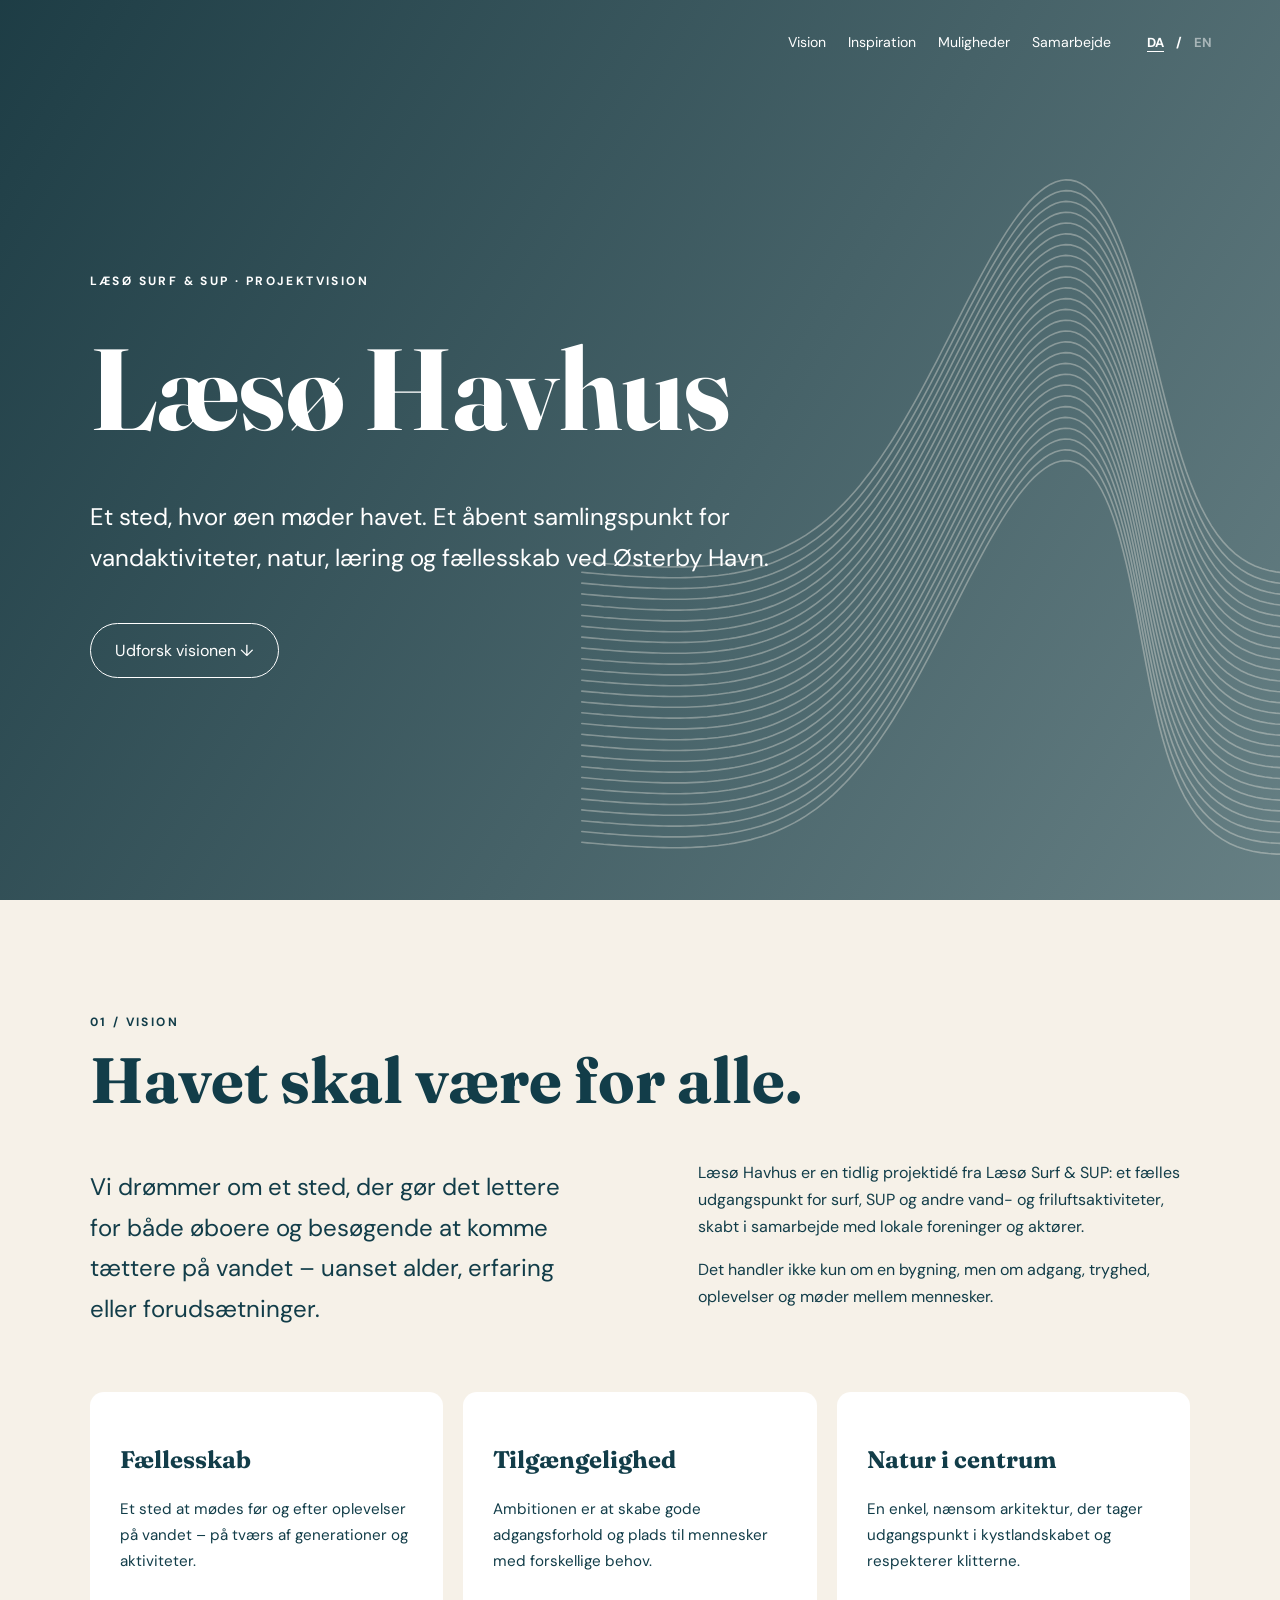
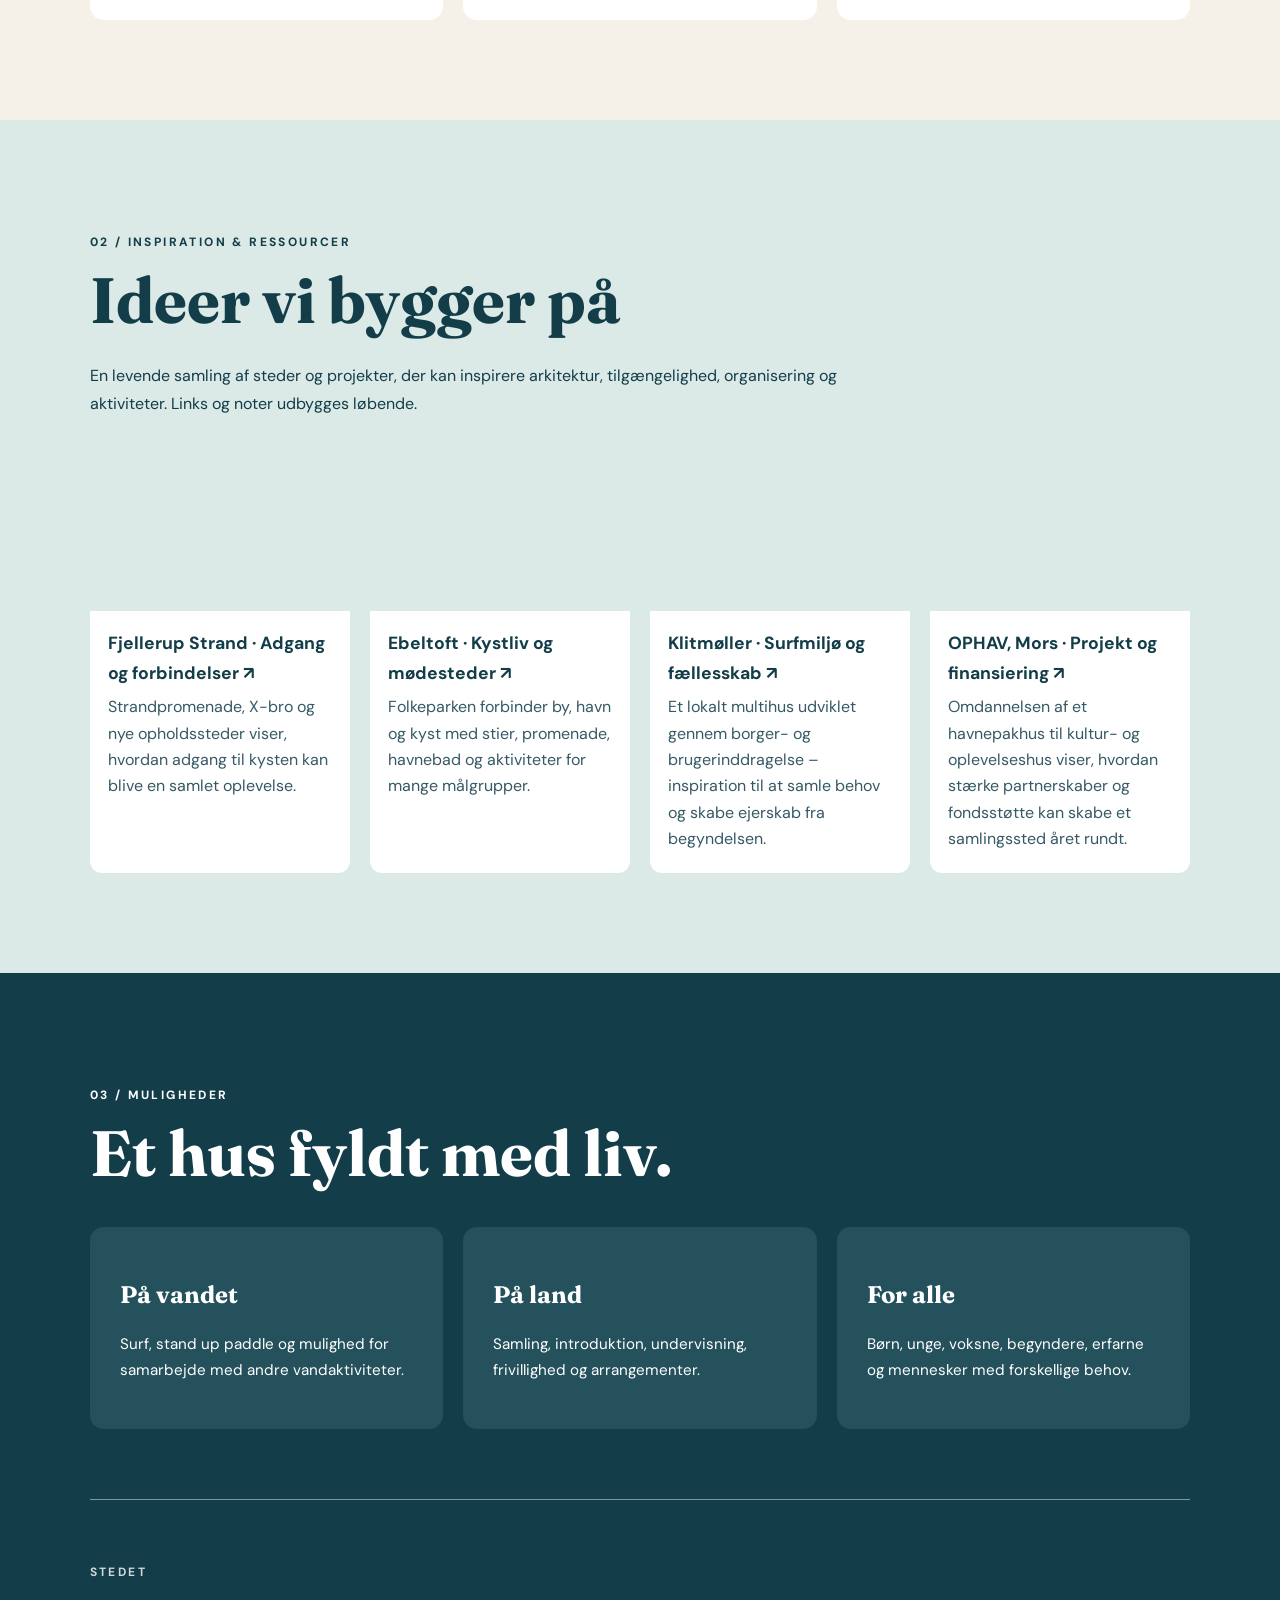
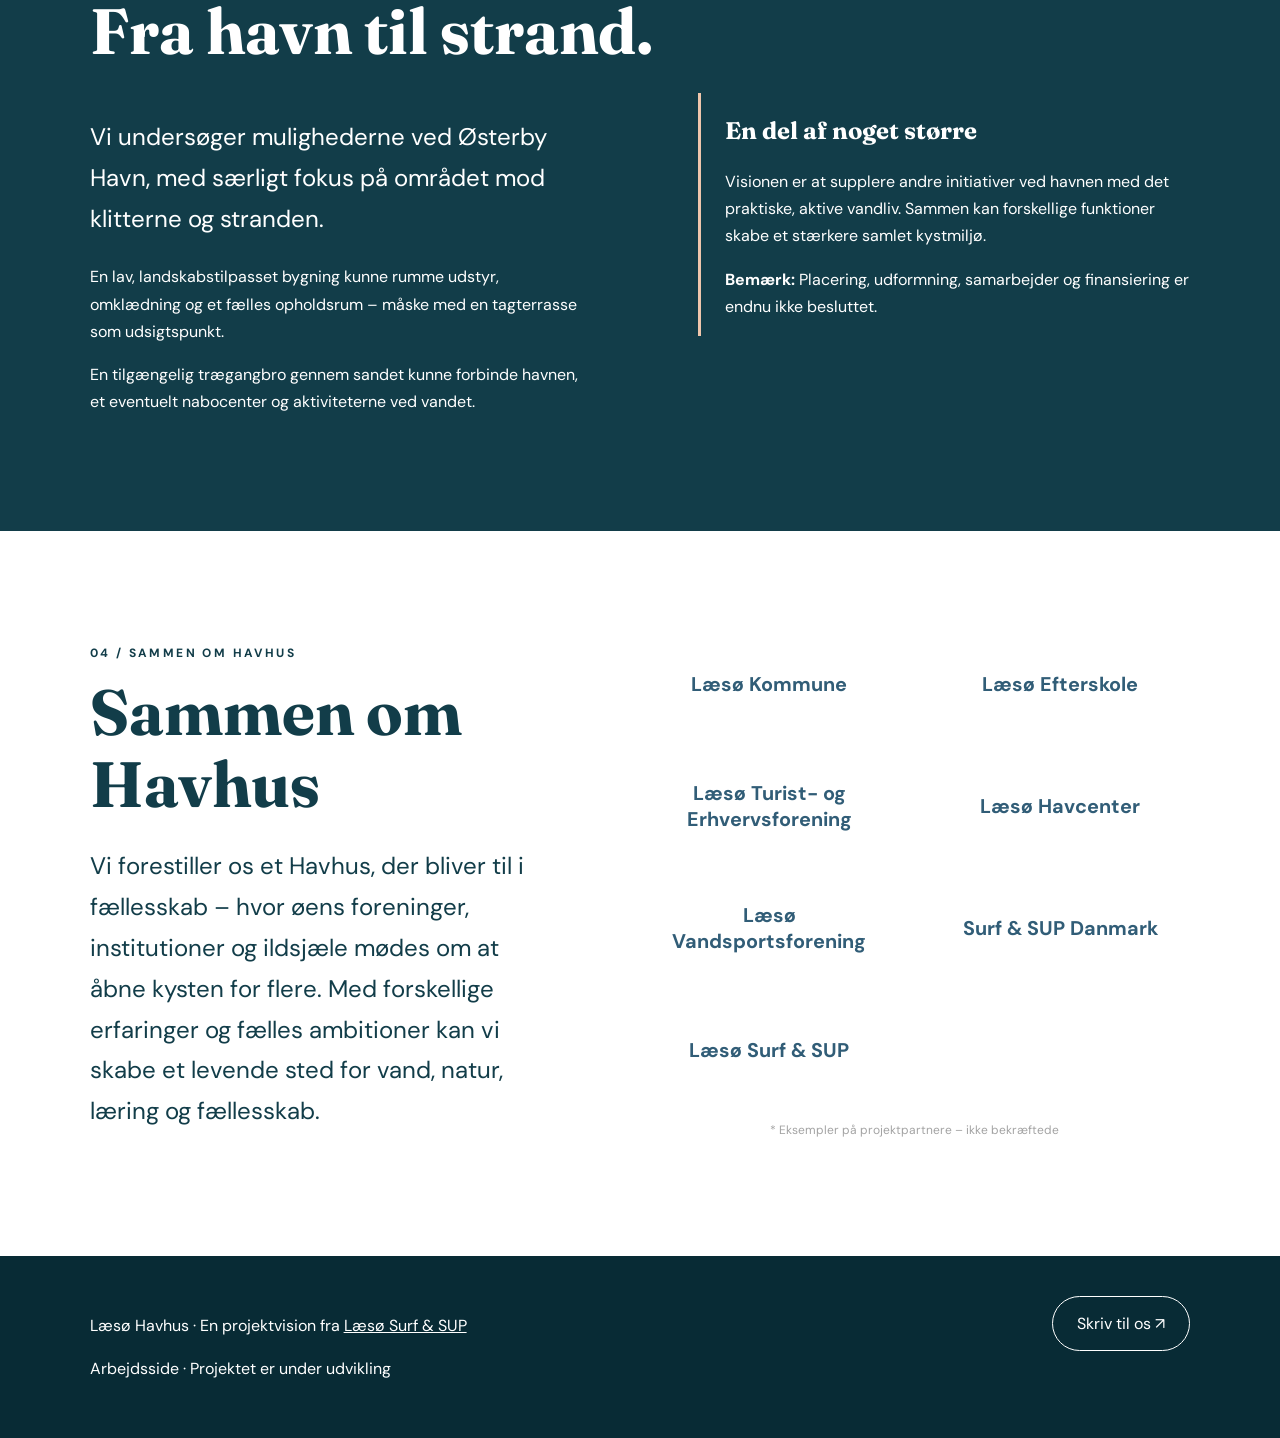
==== commit 34d06e82: "Shorten Havhus inspiration heading" ====
--- a/havhus/index.html
+++ b/havhus/index.html
@@ -1,4 +1,4 @@
 <!doctype html>
 <html lang="da"><head><meta charset="utf-8"><meta name="viewport" content="width=device-width,initial-scale=1"><meta name="robots" content="noindex,follow"><meta name="theme-color" content="#123d49"><title>Læsø Havhus · Vision for vandliv og fællesskab</title><meta name="description" content="En vision for et åbent samlingspunkt for vandaktiviteter, natur og fællesskab ved Østerby Havn."><link href="https://fonts.googleapis.com/css2?family=DM+Sans:wght@400;500;600;700&family=Fraunces:wght@600;700&display=swap" rel="stylesheet"><style>
 :root{--ink:#123d49;--sand:#f6f1e8;--peach:#efc6ac;--sea:#dbe9e7}*{box-sizing:border-box}html{scroll-behavior:smooth}body{margin:0;background:var(--sand);color:var(--ink);font-family:'DM Sans',sans-serif;line-height:1.7}a{color:inherit}header{display:flex;align-items:center;justify-content:space-between;padding:18px max(5vw,20px);background:#fff}header img{width:120px;height:auto}nav{display:flex;gap:22px;flex-wrap:wrap;font-size:.88rem}nav a{text-decoration:none}nav a:hover{text-decoration:underline}.hero{min-height:72vh;padding:12vh max(7vw,24px);display:flex;flex-direction:column;justify-content:center;background:linear-gradient(120deg,rgba(8,43,53,.91),rgba(18,61,73,.63)),url('../assets/hero.jpg') center/cover;color:white}.eyebrow{text-transform:uppercase;letter-spacing:.2em;font-size:.75rem;font-weight:700}h1,h2,h3{font-family:Fraunces,Georgia,serif;line-height:1.13}h1{font-size:clamp(3.5rem,9vw,8rem);max-width:900px;margin:20px 0}h2{font-size:clamp(2.3rem,5vw,4.5rem);margin:12px 0 26px}h3{font-size:1.5rem}p{max-width:750px}.lead{font-size:clamp(1.15rem,2vw,1.5rem);max-width:760px}.button{align-self:flex-start;width:max-content;max-width:100%;display:inline-block;padding:13px 24px;border:1px solid currentColor;border-radius:50px;text-decoration:none;margin-top:20px}.section{padding:100px max(7vw,24px)}.tint{background:var(--sea)}.dark{background:var(--ink);color:white}.grid{display:grid;grid-template-columns:repeat(3,minmax(0,1fr));gap:20px;margin-top:38px}.tile{padding:30px;background:white;border-radius:14px}.tile p{font-size:.95rem}.dark .tile{background:#24515c}.two{display:grid;grid-template-columns:1fr 1fr;gap:9vw;align-items:start}.note{border-left:3px solid var(--peach);padding-left:24px}.resources a{display:block;padding:18px 0;border-bottom:1px solid #b6ceca;text-decoration:none}.resources a:hover{text-decoration:underline}footer{padding:40px max(7vw,24px);background:#082b35;color:white}footer a{color:white}@media(max-width:750px){header{align-items:flex-start;gap:16px;flex-direction:column}nav{gap:14px}.grid,.two{grid-template-columns:1fr}.section{padding-top:70px;padding-bottom:70px}.hero{min-height:65vh}}
-header .language-switch{display:flex;align-items:center;gap:8px;white-space:nowrap;font-size:.82rem;font-weight:700}header .language-switch button{border:0;background:none;color:var(--ink);opacity:.5;cursor:pointer;font:inherit;padding:4px}header .language-switch button.active{opacity:1;text-decoration:underline;text-underline-offset:4px}header{position:absolute;top:0;left:0;right:0;z-index:10;background:transparent;color:white;padding-top:28px}header nav a,header .language-switch,header .language-switch button{color:white}header nav a:hover,header nav a:focus-visible{color:white;text-decoration:underline;text-underline-offset:5px}.hero{min-height:100svh;min-height:100vh;padding-top:145px}.hero .button{color:white}@media(max-width:750px){header{position:absolute;flex-direction:row;align-items:flex-start;justify-content:space-between;flex-wrap:wrap;gap:12px;padding:18px 22px}header nav{gap:12px;flex:1}.hero{min-height:100svh;padding-top:170px}}.resources .resource-item{padding:10px 0 20px;border-bottom:1px solid #b6ceca}.resources .resource-item a{border:0;padding:14px 0 4px;font-weight:700;font-size:1.1rem}.resources .resource-item p{margin:4px 0 0;color:#355965;line-height:1.65}header nav{margin-left:auto;justify-content:flex-end;text-align:right}header .language-switch{margin-left:32px}@media(max-width:750px){header nav{margin-left:auto;justify-content:flex-end}header .language-switch{margin-left:12px}}.partners{background:#fff}.partner-grid{display:grid;grid-template-columns:repeat(auto-fit,minmax(190px,1fr));gap:18px;margin-top:35px}.partner-name{min-height:112px;padding:24px 18px;display:flex;align-items:center;justify-content:center;text-align:center;background:var(--sand);border:1px solid #e2ded5;border-radius:12px;color:var(--ink);font-weight:700;font-size:1.1rem;line-height:1.35}.partner-note{font-size:.85rem;opacity:.75;margin-top:20px}.partners-layout{display:grid;grid-template-columns:minmax(0,1fr) minmax(0,1.2fr);gap:7vw;align-items:center}.partners .partner-grid{display:grid;grid-template-columns:repeat(2,minmax(0,1fr));gap:22px 30px;margin-top:0}.partners .partner-name{background:transparent;border:0;border-radius:0;min-height:100px;padding:12px 6px;font-size:clamp(1rem,1.55vw,1.45rem);font-weight:700;color:#315d77}.partners .partner-note{color:#858585;font-size:.75rem;margin-top:20px;text-align:center}@media(max-width:850px){.partners-layout{grid-template-columns:1fr;gap:35px}.partners .partner-grid{gap:10px}.partners .partner-name{min-height:85px}}.vision-section{position:relative;overflow:hidden;isolation:isolate;padding-bottom:190px}.vision-section>.contour-art{position:absolute;bottom:-175px;left:-85px;width:min(72vw,850px);height:auto;color:#123d49;opacity:.38;pointer-events:none;z-index:-1}.vision-section> :not(.contour-art){position:relative;z-index:1}@media(max-width:750px){.vision-section{padding-bottom:155px}.vision-section>.contour-art{width:115vw;left:-95px;bottom:-100px;opacity:.35}}.resources .resource-item{border:0;padding:0;overflow:hidden;background:white;border-radius:12px;display:flex;flex-direction:column}.resources .resource-item a:not(.resource-image){padding:18px 18px 5px}.resources .resource-item p{padding:0 18px 20px;margin:0}.resources .resource-image{display:block;padding:0;border:0;aspect-ratio:16/10;overflow:hidden;background:#dbe9e7}.resources .resource-image img{width:100%;height:100%;object-fit:cover;object-position:top;display:block}.resources .resource-grid{display:grid;grid-template-columns:repeat(4,minmax(0,1fr));gap:20px;margin-top:32px}.location-in-possibilities{margin-top:70px;padding-top:50px;border-top:1px solid #7799a1}.location-in-possibilities .eyebrow{opacity:.8}footer{display:flex;align-items:center;justify-content:space-between;gap:30px;flex-wrap:wrap}footer .button{margin:0;white-space:nowrap}@media(max-width:1050px){.resources .resource-grid{grid-template-columns:repeat(2,minmax(0,1fr))}}@media(max-width:650px){.resources .resource-grid{grid-template-columns:1fr}footer{align-items:flex-start}}.vision-section{padding-bottom:100px}.hero{position:relative;isolation:isolate;overflow:hidden}.hero>.hero-contours{position:absolute;right:-17vw;top:2%;width:min(77vw,1150px);height:100%;color:#f6f1e8;opacity:.35;pointer-events:none;z-index:-1}.hero> :not(.hero-contours){position:relative;z-index:1}@media(max-width:750px){.hero>.hero-contours{width:120vw;right:-66vw;top:15%;opacity:.22}.vision-section{padding-bottom:70px}}</style></head><body><header><nav aria-label="Projektets sektioner"><a href="#vision"><span data-da="Vision" data-en="Vision">Vision</span></a><a href="#inspiration"><span data-da="Inspiration" data-en="Inspiration">Inspiration</span></a><a href="#aktiviteter"><span data-da="Muligheder" data-en="Possibilities">Muligheder</span></a><a href="#sammen"><span data-da="Samarbejde" data-en="Collaboration">Samarbejde</span></a></nav><div class="language-switch" role="group" aria-label="Language"><button type="button" data-lang="da" class="active" aria-pressed="true">DA</button><span aria-hidden="true">/</span><button type="button" data-lang="en" aria-pressed="false">EN</button></div></header><main><section class="hero"><svg class="hero-contours" viewBox="0 0 1000 1000" aria-hidden="true" focusable="false" xmlns="http://www.w3.org/2000/svg"><g fill="none" stroke="currentColor" stroke-width="1.8" stroke-linecap="round"><path d="M30.0 603.9 L36.1 604.5 L42.1 605.0 L48.2 605.5 L54.3 606.1 L60.3 606.5 L66.4 607.0 L72.4 607.5 L78.5 607.9 L84.6 608.3 L90.6 608.6 L96.7 608.9 L102.7 609.2 L108.8 609.4 L114.9 609.6 L120.9 609.8 L127.0 609.9 L133.1 609.9 L139.1 609.9 L145.2 609.8 L151.2 609.6 L157.3 609.3 L163.4 609.0 L169.4 608.6 L175.5 608.0 L181.6 607.4 L187.6 606.6 L193.7 605.8 L199.7 604.8 L205.8 603.6 L211.9 602.3 L217.9 600.9 L224.0 599.2 L230.1 597.4 L236.1 595.4 L242.2 593.2 L248.2 590.7 L254.3 588.1 L260.4 585.1 L266.4 582.0 L272.5 578.5 L278.6 574.8 L284.6 570.7 L290.7 566.4 L296.7 561.7 L302.8 556.7 L308.9 551.4 L314.9 545.6 L321.0 539.6 L327.1 533.1 L333.1 526.3 L339.2 519.1 L345.2 511.5 L351.3 503.6 L357.4 495.2 L363.4 486.5 L369.5 477.4 L375.6 468.0 L381.6 458.2 L387.7 448.1 L393.7 437.7 L399.8 427.0 L405.9 416.0 L411.9 404.8 L418.0 393.3 L424.1 381.7 L430.1 370.0 L436.2 358.2 L442.2 346.4 L448.3 334.5 L454.4 322.7 L460.4 311.0 L466.5 299.5 L472.5 288.1 L478.6 277.0 L484.6 266.3 L490.7 255.9 L496.7 245.9 L502.7 236.5 L508.7 227.6 L514.8 219.2 L520.8 211.6 L526.7 204.6 L532.7 198.5 L538.6 193.1 L544.5 188.6 L550.4 184.9 L556.3 182.2 L562.1 180.5 L567.8 179.8 L573.5 180.1 L579.2 181.5 L584.7 183.9 L590.2 187.4 L595.7 192.0 L601.0 197.7 L606.2 204.5 L611.4 212.4 L616.4 221.3 L621.3 231.3 L626.2 242.2 L630.9 254.1 L635.5 266.9 L640.0 280.5 L644.5 294.8 L648.8 309.8 L653.1 325.4 L657.4 341.5 L661.6 358.0 L665.8 374.7 L670.0 391.6 L674.2 408.5 L678.5 425.3 L682.9 441.9 L687.4 458.1 L692.0 473.9 L696.8 489.2 L701.7 503.8 L706.9 517.7 L712.2 530.7 L717.8 542.9 L723.6 554.1 L729.6 564.3 L735.9 573.6 L742.4 581.8 L749.2 589.1 L756.1 595.3 L763.2 600.7 L770.6 605.2 L778.0 608.8 L785.7 611.7 L793.4 613.8 L801.2 615.4 L809.1 616.4 L817.0 617.0 L824.9 617.1 L832.8 617.0 L840.7 616.6 L848.6 616.0 L856.3 615.3 L864.0 614.6 L871.7 613.8 L879.2 613.0 L886.6 612.3 L893.9 611.7 L901.1 611.1 L908.2 610.6 L915.2 610.2 L922.1 609.9 L929.0 609.7 L935.7 609.6 L942.3 609.6 L948.9 609.6 L955.4 609.7 L961.8 609.9 L968.2 610.1 L974.5 610.4 L980.8 610.6 L987.1 610.9 L993.3 611.2 L999.5 611.5"/><path d="M30.0 615.9 L36.1 616.5 L42.1 617.0 L48.2 617.5 L54.3 618.1 L60.3 618.5 L66.4 619.0 L72.4 619.5 L78.5 619.9 L84.6 620.3 L90.6 620.6 L96.7 620.9 L102.7 621.2 L108.8 621.4 L114.9 621.6 L120.9 621.8 L127.0 621.9 L133.1 621.9 L139.1 621.9 L145.2 621.8 L151.2 621.6 L157.3 621.3 L163.4 621.0 L169.4 620.6 L175.5 620.0 L181.6 619.4 L187.6 618.6 L193.7 617.8 L199.7 616.8 L205.8 615.6 L211.9 614.3 L217.9 612.9 L224.0 611.2 L230.1 609.4 L236.1 607.4 L242.2 605.2 L248.2 602.7 L254.3 600.1 L260.4 597.1 L266.4 594.0 L272.5 590.5 L278.6 586.8 L284.6 582.7 L290.7 578.4 L296.7 573.7 L302.8 568.7 L308.9 563.4 L314.9 557.6 L321.0 551.6 L327.1 545.1 L333.1 538.3 L339.2 531.1 L345.2 523.5 L351.3 515.6 L357.4 507.2 L363.4 498.5 L369.5 489.4 L375.6 480.0 L381.6 470.2 L387.7 460.1 L393.7 449.7 L399.8 439.0 L405.9 428.0 L411.9 416.8 L418.0 405.3 L424.1 393.7 L430.1 382.0 L436.2 370.2 L442.2 358.4 L448.3 346.5 L454.4 334.7 L460.4 323.0 L466.5 311.5 L472.5 300.1 L478.6 289.0 L484.6 278.3 L490.7 267.9 L496.7 257.9 L502.7 248.5 L508.7 239.6 L514.8 231.2 L520.7 223.6 L526.7 216.6 L532.7 210.5 L538.6 205.1 L544.5 200.6 L550.4 196.9 L556.2 194.2 L562.0 192.5 L567.8 191.8 L573.5 192.1 L579.1 193.5 L584.7 195.9 L590.2 199.4 L595.6 204.0 L600.9 209.7 L606.1 216.5 L611.2 224.4 L616.2 233.3 L621.1 243.3 L625.9 254.2 L630.6 266.1 L635.2 278.9 L639.7 292.5 L644.1 306.8 L648.4 321.8 L652.7 337.4 L656.9 353.5 L661.1 370.0 L665.2 386.7 L669.4 403.6 L673.6 420.5 L677.8 437.3 L682.2 453.9 L686.6 470.1 L691.2 485.9 L696.0 501.2 L700.9 515.8 L706.0 529.7 L711.3 542.7 L716.9 554.9 L722.7 566.1 L728.7 576.3 L735.0 585.6 L741.5 593.8 L748.3 601.1 L755.2 607.3 L762.4 612.7 L769.8 617.2 L777.3 620.8 L784.9 623.7 L792.7 625.8 L800.5 627.4 L808.5 628.4 L816.4 629.0 L824.4 629.1 L832.3 629.0 L840.3 628.6 L848.1 628.0 L856.0 627.3 L863.7 626.6 L871.4 625.8 L878.9 625.0 L886.4 624.3 L893.7 623.7 L900.9 623.1 L908.1 622.6 L915.1 622.2 L922.0 621.9 L928.9 621.7 L935.6 621.6 L942.3 621.6 L948.8 621.6 L955.3 621.7 L961.8 621.9 L968.2 622.1 L974.5 622.4 L980.8 622.6 L987.1 622.9 L993.3 623.2 L999.5 623.5"/><path d="M30.0 627.9 L36.1 628.5 L42.1 629.0 L48.2 629.5 L54.3 630.1 L60.3 630.5 L66.4 631.0 L72.4 631.5 L78.5 631.9 L84.6 632.3 L90.6 632.6 L96.7 632.9 L102.7 633.2 L108.8 633.4 L114.9 633.6 L120.9 633.8 L127.0 633.9 L133.1 633.9 L139.1 633.9 L145.2 633.8 L151.2 633.6 L157.3 633.3 L163.4 633.0 L169.4 632.6 L175.5 632.0 L181.6 631.4 L187.6 630.6 L193.7 629.8 L199.7 628.8 L205.8 627.6 L211.9 626.3 L217.9 624.9 L224.0 623.2 L230.1 621.4 L236.1 619.4 L242.2 617.2 L248.2 614.7 L254.3 612.1 L260.4 609.1 L266.4 606.0 L272.5 602.5 L278.6 598.8 L284.6 594.7 L290.7 590.4 L296.7 585.7 L302.8 580.7 L308.9 575.4 L314.9 569.6 L321.0 563.6 L327.1 557.1 L333.1 550.3 L339.2 543.1 L345.2 535.5 L351.3 527.6 L357.4 519.2 L363.4 510.5 L369.5 501.4 L375.6 492.0 L381.6 482.2 L387.7 472.1 L393.7 461.7 L399.8 451.0 L405.9 440.0 L411.9 428.8 L418.0 417.3 L424.1 405.7 L430.1 394.0 L436.2 382.2 L442.2 370.4 L448.3 358.5 L454.4 346.7 L460.4 335.0 L466.5 323.5 L472.5 312.1 L478.6 301.0 L484.6 290.3 L490.7 279.9 L496.7 269.9 L502.7 260.5 L508.7 251.6 L514.7 243.2 L520.7 235.6 L526.7 228.6 L532.7 222.5 L538.6 217.1 L544.5 212.6 L550.4 208.9 L556.2 206.2 L562.0 204.5 L567.8 203.8 L573.4 204.1 L579.1 205.5 L584.6 207.9 L590.1 211.4 L595.5 216.0 L600.8 221.7 L606.0 228.5 L611.1 236.4 L616.1 245.3 L620.9 255.3 L625.7 266.2 L630.4 278.1 L634.9 290.9 L639.4 304.5 L643.8 318.8 L648.0 333.8 L652.3 349.4 L656.4 365.5 L660.5 382.0 L664.7 398.7 L668.8 415.6 L672.9 432.5 L677.2 449.3 L681.5 465.9 L685.9 482.1 L690.4 497.9 L695.1 513.2 L700.0 527.8 L705.1 541.7 L710.5 554.7 L716.0 566.9 L721.8 578.1 L727.8 588.3 L734.1 597.6 L740.7 605.8 L747.4 613.1 L754.4 619.3 L761.6 624.7 L769.0 629.2 L776.5 632.8 L784.2 635.7 L792.0 637.8 L799.9 639.4 L807.8 640.4 L815.8 641.0 L823.8 641.1 L831.8 641.0 L839.8 640.6 L847.7 640.0 L855.6 639.3 L863.4 638.6 L871.1 637.8 L878.6 637.0 L886.1 636.3 L893.5 635.7 L900.8 635.1 L907.9 634.6 L915.0 634.2 L921.9 633.9 L928.8 633.7 L935.5 633.6 L942.2 633.6 L948.8 633.6 L955.3 633.7 L961.7 633.9 L968.1 634.1 L974.5 634.4 L980.8 634.6 L987.0 634.9 L993.3 635.2 L999.5 635.5"/><path d="M30.0 639.9 L36.1 640.5 L42.1 641.0 L48.2 641.5 L54.3 642.1 L60.3 642.5 L66.4 643.0 L72.4 643.5 L78.5 643.9 L84.6 644.3 L90.6 644.6 L96.7 644.9 L102.7 645.2 L108.8 645.4 L114.9 645.6 L120.9 645.8 L127.0 645.9 L133.1 645.9 L139.1 645.9 L145.2 645.8 L151.2 645.6 L157.3 645.3 L163.4 645.0 L169.4 644.6 L175.5 644.0 L181.6 643.4 L187.6 642.6 L193.7 641.8 L199.7 640.8 L205.8 639.6 L211.9 638.3 L217.9 636.9 L224.0 635.2 L230.1 633.4 L236.1 631.4 L242.2 629.2 L248.2 626.7 L254.3 624.1 L260.4 621.1 L266.4 618.0 L272.5 614.5 L278.6 610.8 L284.6 606.7 L290.7 602.4 L296.7 597.7 L302.8 592.7 L308.9 587.4 L314.9 581.6 L321.0 575.6 L327.1 569.1 L333.1 562.3 L339.2 555.1 L345.2 547.5 L351.3 539.6 L357.4 531.2 L363.4 522.5 L369.5 513.4 L375.6 504.0 L381.6 494.2 L387.7 484.1 L393.7 473.7 L399.8 463.0 L405.9 452.0 L411.9 440.8 L418.0 429.3 L424.1 417.7 L430.1 406.0 L436.2 394.2 L442.2 382.4 L448.3 370.5 L454.4 358.7 L460.4 347.0 L466.5 335.5 L472.5 324.1 L478.6 313.0 L484.6 302.3 L490.7 291.9 L496.7 281.9 L502.7 272.5 L508.7 263.6 L514.7 255.2 L520.7 247.6 L526.7 240.6 L532.7 234.5 L538.6 229.1 L544.5 224.6 L550.4 220.9 L556.2 218.2 L562.0 216.5 L567.7 215.8 L573.4 216.1 L579.0 217.5 L584.5 219.9 L590.0 223.4 L595.4 228.0 L600.7 233.7 L605.8 240.5 L610.9 248.4 L615.9 257.3 L620.7 267.3 L625.5 278.2 L630.1 290.1 L634.6 302.9 L639.1 316.5 L643.4 330.8 L647.6 345.8 L651.8 361.4 L655.9 377.5 L660.0 394.0 L664.1 410.7 L668.2 427.6 L672.3 444.5 L676.5 461.3 L680.7 477.9 L685.1 494.1 L689.6 509.9 L694.3 525.2 L699.2 539.8 L704.3 553.7 L709.6 566.7 L715.1 578.9 L720.9 590.1 L726.9 600.3 L733.2 609.6 L739.8 617.8 L746.5 625.1 L753.5 631.3 L760.8 636.7 L768.2 641.2 L775.7 644.8 L783.5 647.7 L791.3 649.8 L799.2 651.4 L807.2 652.4 L815.3 653.0 L823.3 653.1 L831.4 653.0 L839.4 652.6 L847.3 652.0 L855.2 651.3 L863.0 650.6 L870.8 649.8 L878.4 649.0 L885.9 648.3 L893.3 647.7 L900.6 647.1 L907.8 646.6 L914.8 646.2 L921.8 645.9 L928.7 645.7 L935.4 645.6 L942.1 645.6 L948.7 645.6 L955.2 645.7 L961.7 645.9 L968.1 646.1 L974.5 646.4 L980.8 646.6 L987.0 646.9 L993.3 647.2 L999.5 647.5"/><path d="M30.0 651.9 L36.1 652.5 L42.1 653.0 L48.2 653.5 L54.3 654.1 L60.3 654.5 L66.4 655.0 L72.4 655.5 L78.5 655.9 L84.6 656.3 L90.6 656.6 L96.7 656.9 L102.7 657.2 L108.8 657.4 L114.9 657.6 L120.9 657.8 L127.0 657.9 L133.1 657.9 L139.1 657.9 L145.2 657.8 L151.2 657.6 L157.3 657.3 L163.4 657.0 L169.4 656.6 L175.5 656.0 L181.6 655.4 L187.6 654.6 L193.7 653.8 L199.7 652.8 L205.8 651.6 L211.9 650.3 L217.9 648.9 L224.0 647.2 L230.1 645.4 L236.1 643.4 L242.2 641.2 L248.2 638.7 L254.3 636.1 L260.4 633.1 L266.4 630.0 L272.5 626.5 L278.6 622.8 L284.6 618.7 L290.7 614.4 L296.7 609.7 L302.8 604.7 L308.9 599.4 L314.9 593.6 L321.0 587.6 L327.1 581.1 L333.1 574.3 L339.2 567.1 L345.2 559.5 L351.3 551.6 L357.4 543.2 L363.4 534.5 L369.5 525.4 L375.6 516.0 L381.6 506.2 L387.7 496.1 L393.7 485.7 L399.8 475.0 L405.9 464.0 L411.9 452.8 L418.0 441.3 L424.1 429.7 L430.1 418.0 L436.2 406.2 L442.2 394.4 L448.3 382.5 L454.4 370.7 L460.4 359.0 L466.5 347.5 L472.5 336.1 L478.6 325.0 L484.6 314.3 L490.7 303.9 L496.7 293.9 L502.7 284.5 L508.7 275.6 L514.7 267.2 L520.7 259.6 L526.7 252.6 L532.7 246.5 L538.6 241.1 L544.5 236.6 L550.3 232.9 L556.2 230.2 L561.9 228.5 L567.7 227.8 L573.3 228.1 L578.9 229.5 L584.5 231.9 L589.9 235.4 L595.3 240.0 L600.5 245.7 L605.7 252.5 L610.8 260.4 L615.7 269.3 L620.5 279.3 L625.3 290.2 L629.9 302.1 L634.4 314.9 L638.7 328.5 L643.0 342.8 L647.2 357.8 L651.4 373.4 L655.5 389.5 L659.5 406.0 L663.5 422.7 L667.6 439.6 L671.7 456.5 L675.8 473.3 L680.0 489.9 L684.4 506.1 L688.9 521.9 L693.5 537.2 L698.4 551.8 L703.4 565.7 L708.7 578.7 L714.2 590.9 L720.0 602.1 L726.0 612.3 L732.3 621.6 L738.9 629.8 L745.7 637.1 L752.7 643.3 L759.9 648.7 L767.4 653.2 L775.0 656.8 L782.7 659.7 L790.6 661.8 L798.6 663.4 L806.6 664.4 L814.7 665.0 L822.8 665.1 L830.9 665.0 L838.9 664.6 L846.9 664.0 L854.9 663.3 L862.7 662.6 L870.5 661.8 L878.1 661.0 L885.7 660.3 L893.1 659.7 L900.4 659.1 L907.6 658.6 L914.7 658.2 L921.7 657.9 L928.6 657.7 L935.3 657.6 L942.0 657.6 L948.7 657.6 L955.2 657.7 L961.7 657.9 L968.1 658.1 L974.4 658.4 L980.7 658.6 L987.0 658.9 L993.2 659.2 L999.4 659.5"/><path d="M30.0 663.9 L36.1 664.5 L42.1 665.0 L48.2 665.5 L54.3 666.1 L60.3 666.5 L66.4 667.0 L72.4 667.5 L78.5 667.9 L84.6 668.3 L90.6 668.6 L96.7 668.9 L102.7 669.2 L108.8 669.4 L114.9 669.6 L120.9 669.8 L127.0 669.9 L133.1 669.9 L139.1 669.9 L145.2 669.8 L151.2 669.6 L157.3 669.3 L163.4 669.0 L169.4 668.6 L175.5 668.0 L181.6 667.4 L187.6 666.6 L193.7 665.8 L199.7 664.8 L205.8 663.6 L211.9 662.3 L217.9 660.9 L224.0 659.2 L230.1 657.4 L236.1 655.4 L242.2 653.2 L248.2 650.7 L254.3 648.1 L260.4 645.1 L266.4 642.0 L272.5 638.5 L278.6 634.8 L284.6 630.7 L290.7 626.4 L296.7 621.7 L302.8 616.7 L308.9 611.4 L314.9 605.6 L321.0 599.6 L327.1 593.1 L333.1 586.3 L339.2 579.1 L345.2 571.5 L351.3 563.6 L357.4 555.2 L363.4 546.5 L369.5 537.4 L375.6 528.0 L381.6 518.2 L387.7 508.1 L393.7 497.7 L399.8 487.0 L405.9 476.0 L411.9 464.8 L418.0 453.3 L424.1 441.7 L430.1 430.0 L436.2 418.2 L442.2 406.4 L448.3 394.5 L454.4 382.7 L460.4 371.0 L466.5 359.5 L472.5 348.1 L478.6 337.0 L484.6 326.3 L490.7 315.9 L496.7 305.9 L502.7 296.5 L508.7 287.6 L514.7 279.2 L520.7 271.6 L526.7 264.6 L532.6 258.5 L538.6 253.1 L544.5 248.6 L550.3 244.9 L556.1 242.2 L561.9 240.5 L567.6 239.8 L573.3 240.1 L578.9 241.5 L584.4 243.9 L589.8 247.4 L595.2 252.0 L600.4 257.7 L605.6 264.5 L610.6 272.4 L615.5 281.3 L620.3 291.3 L625.0 302.2 L629.6 314.1 L634.1 326.9 L638.4 340.5 L642.7 354.8 L646.8 369.8 L650.9 385.4 L655.0 401.5 L659.0 418.0 L663.0 434.7 L667.0 451.6 L671.0 468.5 L675.1 485.3 L679.3 501.9 L683.6 518.1 L688.1 533.9 L692.7 549.2 L697.5 563.8 L702.5 577.7 L707.8 590.7 L713.3 602.9 L719.1 614.1 L725.1 624.3 L731.4 633.6 L738.0 641.8 L744.8 649.1 L751.8 655.3 L759.1 660.7 L766.6 665.2 L774.2 668.8 L782.0 671.7 L789.9 673.8 L797.9 675.4 L806.0 676.4 L814.1 677.0 L822.3 677.1 L830.4 677.0 L838.5 676.6 L846.5 676.0 L854.5 675.3 L862.4 674.6 L870.2 673.8 L877.9 673.0 L885.4 672.3 L892.9 671.7 L900.2 671.1 L907.5 670.6 L914.6 670.2 L921.6 669.9 L928.5 669.7 L935.3 669.6 L942.0 669.6 L948.6 669.6 L955.1 669.7 L961.6 669.9 L968.0 670.1 L974.4 670.4 L980.7 670.6 L987.0 670.9 L993.2 671.2 L999.4 671.5"/><path d="M30.0 675.9 L36.1 676.5 L42.1 677.0 L48.2 677.5 L54.3 678.1 L60.3 678.5 L66.4 679.0 L72.4 679.5 L78.5 679.9 L84.6 680.3 L90.6 680.6 L96.7 680.9 L102.7 681.2 L108.8 681.4 L114.9 681.6 L120.9 681.8 L127.0 681.9 L133.1 681.9 L139.1 681.9 L145.2 681.8 L151.2 681.6 L157.3 681.3 L163.4 681.0 L169.4 680.6 L175.5 680.0 L181.6 679.4 L187.6 678.6 L193.7 677.8 L199.7 676.8 L205.8 675.6 L211.9 674.3 L217.9 672.9 L224.0 671.2 L230.1 669.4 L236.1 667.4 L242.2 665.2 L248.2 662.7 L254.3 660.1 L260.4 657.1 L266.4 654.0 L272.5 650.5 L278.6 646.8 L284.6 642.7 L290.7 638.4 L296.7 633.7 L302.8 628.7 L308.9 623.4 L314.9 617.6 L321.0 611.6 L327.1 605.1 L333.1 598.3 L339.2 591.1 L345.2 583.5 L351.3 575.6 L357.4 567.2 L363.4 558.5 L369.5 549.4 L375.6 540.0 L381.6 530.2 L387.7 520.1 L393.7 509.7 L399.8 499.0 L405.9 488.0 L411.9 476.8 L418.0 465.3 L424.1 453.7 L430.1 442.0 L436.2 430.2 L442.2 418.4 L448.3 406.5 L454.4 394.7 L460.4 383.0 L466.5 371.5 L472.5 360.1 L478.6 349.0 L484.6 338.3 L490.7 327.9 L496.7 317.9 L502.7 308.5 L508.7 299.6 L514.7 291.2 L520.7 283.6 L526.7 276.6 L532.6 270.5 L538.6 265.1 L544.4 260.6 L550.3 256.9 L556.1 254.2 L561.9 252.5 L567.6 251.8 L573.2 252.1 L578.8 253.5 L584.3 255.9 L589.8 259.4 L595.1 264.0 L600.3 269.7 L605.4 276.5 L610.5 284.4 L615.4 293.3 L620.1 303.3 L624.8 314.2 L629.3 326.1 L633.8 338.9 L638.1 352.5 L642.3 366.8 L646.4 381.8 L650.5 397.4 L654.5 413.5 L658.5 430.0 L662.4 446.7 L666.4 463.6 L670.4 480.5 L674.4 497.3 L678.6 513.9 L682.8 530.1 L687.3 545.9 L691.9 561.2 L696.7 575.8 L701.7 589.7 L706.9 602.7 L712.4 614.9 L718.2 626.1 L724.2 636.3 L730.5 645.6 L737.1 653.8 L743.9 661.1 L751.0 667.3 L758.3 672.7 L765.8 677.2 L773.4 680.8 L781.3 683.7 L789.2 685.8 L797.3 687.4 L805.4 688.4 L813.5 689.0 L821.7 689.1 L829.9 689.0 L838.0 688.6 L846.1 688.0 L854.1 687.3 L862.0 686.6 L869.9 685.8 L877.6 685.0 L885.2 684.3 L892.7 683.7 L900.1 683.1 L907.3 682.6 L914.4 682.2 L921.5 681.9 L928.4 681.7 L935.2 681.6 L941.9 681.6 L948.5 681.6 L955.1 681.7 L961.6 681.9 L968.0 682.1 L974.4 682.4 L980.7 682.6 L987.0 682.9 L993.2 683.2 L999.4 683.5"/><path d="M30.0 687.9 L36.1 688.5 L42.1 689.0 L48.2 689.5 L54.3 690.1 L60.3 690.5 L66.4 691.0 L72.4 691.5 L78.5 691.9 L84.6 692.3 L90.6 692.6 L96.7 692.9 L102.7 693.2 L108.8 693.4 L114.9 693.6 L120.9 693.8 L127.0 693.9 L133.1 693.9 L139.1 693.9 L145.2 693.8 L151.2 693.6 L157.3 693.3 L163.4 693.0 L169.4 692.6 L175.5 692.0 L181.6 691.4 L187.6 690.6 L193.7 689.8 L199.7 688.8 L205.8 687.6 L211.9 686.3 L217.9 684.9 L224.0 683.2 L230.1 681.4 L236.1 679.4 L242.2 677.2 L248.2 674.7 L254.3 672.1 L260.4 669.1 L266.4 666.0 L272.5 662.5 L278.6 658.8 L284.6 654.7 L290.7 650.4 L296.7 645.7 L302.8 640.7 L308.9 635.4 L314.9 629.6 L321.0 623.6 L327.1 617.1 L333.1 610.3 L339.2 603.1 L345.2 595.5 L351.3 587.6 L357.4 579.2 L363.4 570.5 L369.5 561.4 L375.6 552.0 L381.6 542.2 L387.7 532.1 L393.7 521.7 L399.8 511.0 L405.9 500.0 L411.9 488.8 L418.0 477.3 L424.1 465.7 L430.1 454.0 L436.2 442.2 L442.2 430.4 L448.3 418.5 L454.4 406.7 L460.4 395.0 L466.5 383.5 L472.5 372.1 L478.6 361.0 L484.6 350.3 L490.7 339.9 L496.7 329.9 L502.7 320.5 L508.7 311.6 L514.7 303.2 L520.7 295.6 L526.7 288.6 L532.6 282.5 L538.5 277.1 L544.4 272.6 L550.3 268.9 L556.1 266.2 L561.9 264.5 L567.6 263.8 L573.2 264.1 L578.8 265.5 L584.3 267.9 L589.7 271.4 L595.0 276.0 L600.2 281.7 L605.3 288.5 L610.3 296.4 L615.2 305.3 L619.9 315.3 L624.6 326.2 L629.1 338.1 L633.5 350.9 L637.8 364.5 L642.0 378.8 L646.0 393.8 L650.1 409.4 L654.0 425.5 L657.9 442.0 L661.8 458.7 L665.8 475.6 L669.7 492.5 L673.7 509.3 L677.8 525.9 L682.1 542.1 L686.5 557.9 L691.0 573.2 L695.8 587.8 L700.8 601.7 L706.1 614.7 L711.5 626.9 L717.3 638.1 L723.3 648.3 L729.7 657.6 L736.2 665.8 L743.1 673.1 L750.1 679.3 L757.5 684.7 L765.0 689.2 L772.7 692.8 L780.5 695.7 L788.5 697.8 L796.6 699.4 L804.8 700.4 L813.0 701.0 L821.2 701.1 L829.4 701.0 L837.6 700.6 L845.7 700.0 L853.8 699.3 L861.7 698.6 L869.6 697.8 L877.3 697.0 L885.0 696.3 L892.5 695.7 L899.9 695.1 L907.1 694.6 L914.3 694.2 L921.3 693.9 L928.3 693.7 L935.1 693.6 L941.8 693.6 L948.5 693.6 L955.0 693.7 L961.5 693.9 L968.0 694.1 L974.3 694.4 L980.7 694.6 L987.0 694.9 L993.2 695.2 L999.4 695.5"/><path d="M30.0 699.9 L36.1 700.5 L42.1 701.0 L48.2 701.5 L54.3 702.1 L60.3 702.5 L66.4 703.0 L72.4 703.5 L78.5 703.9 L84.6 704.3 L90.6 704.6 L96.7 704.9 L102.7 705.2 L108.8 705.4 L114.9 705.6 L120.9 705.8 L127.0 705.9 L133.1 705.9 L139.1 705.9 L145.2 705.8 L151.2 705.6 L157.3 705.3 L163.4 705.0 L169.4 704.6 L175.5 704.0 L181.6 703.4 L187.6 702.6 L193.7 701.8 L199.7 700.8 L205.8 699.6 L211.9 698.3 L217.9 696.9 L224.0 695.2 L230.1 693.4 L236.1 691.4 L242.2 689.2 L248.2 686.7 L254.3 684.1 L260.4 681.1 L266.4 678.0 L272.5 674.5 L278.6 670.8 L284.6 666.7 L290.7 662.4 L296.7 657.7 L302.8 652.7 L308.9 647.4 L314.9 641.6 L321.0 635.6 L327.1 629.1 L333.1 622.3 L339.2 615.1 L345.2 607.5 L351.3 599.6 L357.4 591.2 L363.4 582.5 L369.5 573.4 L375.6 564.0 L381.6 554.2 L387.7 544.1 L393.7 533.7 L399.8 523.0 L405.9 512.0 L411.9 500.8 L418.0 489.3 L424.1 477.7 L430.1 466.0 L436.2 454.2 L442.2 442.4 L448.3 430.5 L454.4 418.7 L460.4 407.0 L466.5 395.5 L472.5 384.1 L478.6 373.0 L484.6 362.3 L490.6 351.9 L496.7 341.9 L502.7 332.5 L508.7 323.6 L514.7 315.2 L520.7 307.6 L526.7 300.6 L532.6 294.5 L538.5 289.1 L544.4 284.6 L550.3 280.9 L556.1 278.2 L561.8 276.5 L567.5 275.8 L573.2 276.1 L578.7 277.5 L584.2 279.9 L589.6 283.4 L594.9 288.0 L600.1 293.7 L605.2 300.5 L610.2 308.4 L615.0 317.3 L619.7 327.3 L624.4 338.2 L628.8 350.1 L633.2 362.9 L637.4 376.5 L641.6 390.8 L645.6 405.8 L649.6 421.4 L653.5 437.5 L657.4 454.0 L661.3 470.7 L665.2 487.6 L669.1 504.5 L673.0 521.3 L677.1 537.9 L681.3 554.1 L685.7 569.9 L690.2 585.2 L695.0 599.8 L699.9 613.7 L705.2 626.7 L710.7 638.9 L716.4 650.1 L722.4 660.3 L728.8 669.6 L735.3 677.8 L742.2 685.1 L749.3 691.3 L756.6 696.7 L764.2 701.2 L771.9 704.8 L779.8 707.7 L787.8 709.8 L796.0 711.4 L804.2 712.4 L812.4 713.0 L820.7 713.1 L828.9 713.0 L837.1 712.6 L845.3 712.0 L853.4 711.3 L861.4 710.6 L869.3 709.8 L877.1 709.0 L884.7 708.3 L892.3 707.7 L899.7 707.1 L907.0 706.6 L914.2 706.2 L921.2 705.9 L928.2 705.7 L935.0 705.6 L941.8 705.6 L948.4 705.6 L955.0 705.7 L961.5 705.9 L967.9 706.1 L974.3 706.4 L980.6 706.6 L986.9 706.9 L993.2 707.2 L999.4 707.5"/><path d="M30.0 711.9 L36.1 712.5 L42.1 713.0 L48.2 713.5 L54.3 714.1 L60.3 714.5 L66.4 715.0 L72.4 715.5 L78.5 715.9 L84.6 716.3 L90.6 716.6 L96.7 716.9 L102.7 717.2 L108.8 717.4 L114.9 717.6 L120.9 717.8 L127.0 717.9 L133.1 717.9 L139.1 717.9 L145.2 717.8 L151.2 717.6 L157.3 717.3 L163.4 717.0 L169.4 716.6 L175.5 716.0 L181.6 715.4 L187.6 714.6 L193.7 713.8 L199.7 712.8 L205.8 711.6 L211.9 710.3 L217.9 708.9 L224.0 707.2 L230.1 705.4 L236.1 703.4 L242.2 701.2 L248.2 698.7 L254.3 696.1 L260.4 693.1 L266.4 690.0 L272.5 686.5 L278.6 682.8 L284.6 678.7 L290.7 674.4 L296.7 669.7 L302.8 664.7 L308.9 659.4 L314.9 653.6 L321.0 647.6 L327.1 641.1 L333.1 634.3 L339.2 627.1 L345.2 619.5 L351.3 611.6 L357.4 603.2 L363.4 594.5 L369.5 585.4 L375.6 576.0 L381.6 566.2 L387.7 556.1 L393.7 545.7 L399.8 535.0 L405.9 524.0 L411.9 512.8 L418.0 501.3 L424.1 489.7 L430.1 478.0 L436.2 466.2 L442.2 454.4 L448.3 442.5 L454.4 430.7 L460.4 419.0 L466.5 407.5 L472.5 396.1 L478.6 385.0 L484.6 374.3 L490.6 363.9 L496.7 353.9 L502.7 344.5 L508.7 335.6 L514.7 327.2 L520.7 319.6 L526.7 312.6 L532.6 306.5 L538.5 301.1 L544.4 296.6 L550.2 292.9 L556.0 290.2 L561.8 288.5 L567.5 287.8 L573.1 288.1 L578.7 289.5 L584.1 291.9 L589.5 295.4 L594.8 300.0 L600.0 305.7 L605.1 312.5 L610.0 320.4 L614.8 329.3 L619.5 339.3 L624.1 350.2 L628.6 362.1 L632.9 374.9 L637.1 388.5 L641.2 402.8 L645.2 417.8 L649.2 433.4 L653.1 449.5 L656.9 466.0 L660.7 482.7 L664.6 499.6 L668.4 516.5 L672.4 533.3 L676.4 549.9 L680.6 566.1 L684.9 581.9 L689.4 597.2 L694.1 611.8 L699.1 625.7 L704.3 638.7 L709.8 650.9 L715.5 662.1 L721.5 672.3 L727.9 681.6 L734.5 689.8 L741.3 697.1 L748.4 703.3 L755.8 708.7 L763.4 713.2 L771.1 716.8 L779.1 719.7 L787.1 721.8 L795.3 723.4 L803.5 724.4 L811.8 725.0 L820.1 725.1 L828.4 725.0 L836.7 724.6 L844.9 724.0 L853.0 723.3 L861.1 722.6 L869.0 721.8 L876.8 721.0 L884.5 720.3 L892.1 719.7 L899.5 719.1 L906.8 718.6 L914.0 718.2 L921.1 717.9 L928.1 717.7 L934.9 717.6 L941.7 717.6 L948.4 717.6 L954.9 717.7 L961.5 717.9 L967.9 718.1 L974.3 718.4 L980.6 718.6 L986.9 718.9 L993.2 719.2 L999.4 719.5"/><path d="M30.0 723.9 L36.1 724.5 L42.1 725.0 L48.2 725.5 L54.3 726.1 L60.3 726.5 L66.4 727.0 L72.4 727.5 L78.5 727.9 L84.6 728.3 L90.6 728.6 L96.7 728.9 L102.7 729.2 L108.8 729.4 L114.9 729.6 L120.9 729.8 L127.0 729.9 L133.1 729.9 L139.1 729.9 L145.2 729.8 L151.2 729.6 L157.3 729.3 L163.4 729.0 L169.4 728.6 L175.5 728.0 L181.6 727.4 L187.6 726.6 L193.7 725.8 L199.7 724.8 L205.8 723.6 L211.9 722.3 L217.9 720.9 L224.0 719.2 L230.1 717.4 L236.1 715.4 L242.2 713.2 L248.2 710.7 L254.3 708.1 L260.4 705.1 L266.4 702.0 L272.5 698.5 L278.6 694.8 L284.6 690.7 L290.7 686.4 L296.7 681.7 L302.8 676.7 L308.9 671.4 L314.9 665.6 L321.0 659.6 L327.1 653.1 L333.1 646.3 L339.2 639.1 L345.2 631.5 L351.3 623.6 L357.4 615.2 L363.4 606.5 L369.5 597.4 L375.6 588.0 L381.6 578.2 L387.7 568.1 L393.7 557.7 L399.8 547.0 L405.9 536.0 L411.9 524.8 L418.0 513.3 L424.1 501.7 L430.1 490.0 L436.2 478.2 L442.2 466.4 L448.3 454.5 L454.4 442.7 L460.4 431.0 L466.5 419.5 L472.5 408.1 L478.6 397.0 L484.6 386.3 L490.6 375.9 L496.7 365.9 L502.7 356.5 L508.7 347.6 L514.7 339.2 L520.7 331.6 L526.6 324.6 L532.6 318.5 L538.5 313.1 L544.4 308.6 L550.2 304.9 L556.0 302.2 L561.8 300.5 L567.4 299.8 L573.1 300.1 L578.6 301.5 L584.1 303.9 L589.4 307.4 L594.7 312.0 L599.9 317.7 L604.9 324.5 L609.9 332.4 L614.7 341.3 L619.3 351.3 L623.9 362.2 L628.3 374.1 L632.6 386.9 L636.8 400.5 L640.9 414.8 L644.8 429.8 L648.7 445.4 L652.6 461.5 L656.4 478.0 L660.2 494.7 L663.9 511.6 L667.8 528.5 L671.7 545.3 L675.7 561.9 L679.8 578.1 L684.1 593.9 L688.6 609.2 L693.3 623.8 L698.2 637.7 L703.4 650.7 L708.9 662.9 L714.6 674.1 L720.6 684.3 L727.0 693.6 L733.6 701.8 L740.5 709.1 L747.6 715.3 L755.0 720.7 L762.6 725.2 L770.4 728.8 L778.3 731.7 L786.4 733.8 L794.6 735.4 L802.9 736.4 L811.3 737.0 L819.6 737.1 L827.9 737.0 L836.2 736.6 L844.5 736.0 L852.7 735.3 L860.7 734.6 L868.7 733.8 L876.5 733.0 L884.3 732.3 L891.9 731.7 L899.3 731.1 L906.7 730.6 L913.9 730.2 L921.0 729.9 L928.0 729.7 L934.9 729.6 L941.6 729.6 L948.3 729.6 L954.9 729.7 L961.4 729.9 L967.9 730.1 L974.3 730.4 L980.6 730.6 L986.9 730.9 L993.2 731.2 L999.4 731.5"/><path d="M30.0 735.9 L36.1 736.5 L42.1 737.0 L48.2 737.5 L54.3 738.1 L60.3 738.5 L66.4 739.0 L72.4 739.5 L78.5 739.9 L84.6 740.3 L90.6 740.6 L96.7 740.9 L102.7 741.2 L108.8 741.4 L114.9 741.6 L120.9 741.8 L127.0 741.9 L133.1 741.9 L139.1 741.9 L145.2 741.8 L151.2 741.6 L157.3 741.3 L163.4 741.0 L169.4 740.6 L175.5 740.0 L181.6 739.4 L187.6 738.6 L193.7 737.8 L199.7 736.8 L205.8 735.6 L211.9 734.3 L217.9 732.9 L224.0 731.2 L230.1 729.4 L236.1 727.4 L242.2 725.2 L248.2 722.7 L254.3 720.1 L260.4 717.1 L266.4 714.0 L272.5 710.5 L278.6 706.8 L284.6 702.7 L290.7 698.4 L296.7 693.7 L302.8 688.7 L308.9 683.4 L314.9 677.6 L321.0 671.6 L327.1 665.1 L333.1 658.3 L339.2 651.1 L345.2 643.5 L351.3 635.6 L357.4 627.2 L363.4 618.5 L369.5 609.4 L375.6 600.0 L381.6 590.2 L387.7 580.1 L393.7 569.7 L399.8 559.0 L405.9 548.0 L411.9 536.8 L418.0 525.3 L424.1 513.7 L430.1 502.0 L436.2 490.2 L442.2 478.4 L448.3 466.5 L454.4 454.7 L460.4 443.0 L466.5 431.5 L472.5 420.1 L478.6 409.0 L484.6 398.3 L490.6 387.9 L496.7 377.9 L502.7 368.5 L508.7 359.6 L514.7 351.2 L520.7 343.6 L526.6 336.6 L532.6 330.5 L538.5 325.1 L544.4 320.6 L550.2 316.9 L556.0 314.2 L561.7 312.5 L567.4 311.8 L573.0 312.1 L578.5 313.5 L584.0 315.9 L589.4 319.4 L594.6 324.0 L599.8 329.7 L604.8 336.5 L609.7 344.4 L614.5 353.3 L619.1 363.3 L623.7 374.2 L628.1 386.1 L632.3 398.9 L636.5 412.5 L640.5 426.8 L644.5 441.8 L648.3 457.4 L652.1 473.5 L655.9 490.0 L659.6 506.7 L663.3 523.6 L667.1 540.5 L671.0 557.3 L675.0 573.9 L679.1 590.1 L683.3 605.9 L687.8 621.2 L692.4 635.8 L697.3 649.7 L702.5 662.7 L708.0 674.9 L713.7 686.1 L719.7 696.3 L726.1 705.6 L732.7 713.8 L739.6 721.1 L746.7 727.3 L754.2 732.7 L761.8 737.2 L769.6 740.8 L777.6 743.7 L785.8 745.8 L794.0 747.4 L802.3 748.4 L810.7 749.0 L819.1 749.1 L827.5 749.0 L835.8 748.6 L844.1 748.0 L852.3 747.3 L860.4 746.6 L868.4 745.8 L876.3 745.0 L884.0 744.3 L891.7 743.7 L899.2 743.1 L906.5 742.6 L913.8 742.2 L920.9 741.9 L927.9 741.7 L934.8 741.6 L941.6 741.6 L948.2 741.6 L954.9 741.7 L961.4 741.9 L967.8 742.1 L974.2 742.4 L980.6 742.6 L986.9 742.9 L993.1 743.2 L999.4 743.5"/><path d="M30.0 747.9 L36.1 748.5 L42.1 749.0 L48.2 749.5 L54.3 750.1 L60.3 750.5 L66.4 751.0 L72.4 751.5 L78.5 751.9 L84.6 752.3 L90.6 752.6 L96.7 752.9 L102.7 753.2 L108.8 753.4 L114.9 753.6 L120.9 753.8 L127.0 753.9 L133.1 753.9 L139.1 753.9 L145.2 753.8 L151.2 753.6 L157.3 753.3 L163.4 753.0 L169.4 752.6 L175.5 752.0 L181.6 751.4 L187.6 750.6 L193.7 749.8 L199.7 748.8 L205.8 747.6 L211.9 746.3 L217.9 744.9 L224.0 743.2 L230.1 741.4 L236.1 739.4 L242.2 737.2 L248.2 734.7 L254.3 732.1 L260.4 729.1 L266.4 726.0 L272.5 722.5 L278.6 718.8 L284.6 714.7 L290.7 710.4 L296.7 705.7 L302.8 700.7 L308.9 695.4 L314.9 689.6 L321.0 683.6 L327.1 677.1 L333.1 670.3 L339.2 663.1 L345.2 655.5 L351.3 647.6 L357.4 639.2 L363.4 630.5 L369.5 621.4 L375.6 612.0 L381.6 602.2 L387.7 592.1 L393.7 581.7 L399.8 571.0 L405.9 560.0 L411.9 548.8 L418.0 537.3 L424.1 525.7 L430.1 514.0 L436.2 502.2 L442.2 490.4 L448.3 478.5 L454.4 466.7 L460.4 455.0 L466.5 443.5 L472.5 432.1 L478.6 421.0 L484.6 410.3 L490.6 399.9 L496.7 389.9 L502.7 380.5 L508.7 371.6 L514.7 363.2 L520.7 355.6 L526.6 348.6 L532.6 342.5 L538.5 337.1 L544.3 332.6 L550.2 328.9 L556.0 326.2 L561.7 324.5 L567.4 323.8 L573.0 324.1 L578.5 325.5 L583.9 327.9 L589.3 331.4 L594.5 336.0 L599.7 341.7 L604.7 348.5 L609.6 356.4 L614.3 365.3 L618.9 375.3 L623.4 386.2 L627.8 398.1 L632.0 410.9 L636.2 424.5 L640.2 438.8 L644.1 453.8 L647.9 469.4 L651.6 485.5 L655.3 502.0 L659.0 518.7 L662.7 535.6 L666.5 552.5 L670.3 569.3 L674.2 585.9 L678.3 602.1 L682.5 617.9 L686.9 633.2 L691.6 647.8 L696.5 661.7 L701.6 674.7 L707.1 686.9 L712.8 698.1 L718.8 708.3 L725.2 717.6 L731.8 725.8 L738.7 733.1 L745.9 739.3 L753.3 744.7 L761.0 749.2 L768.8 752.8 L776.9 755.7 L785.1 757.8 L793.3 759.4 L801.7 760.4 L810.1 761.0 L818.5 761.1 L827.0 761.0 L835.3 760.6 L843.7 760.0 L851.9 759.3 L860.1 758.6 L868.1 757.8 L876.0 757.0 L883.8 756.3 L891.5 755.7 L899.0 755.1 L906.4 754.6 L913.6 754.2 L920.8 753.9 L927.8 753.7 L934.7 753.6 L941.5 753.6 L948.2 753.6 L954.8 753.7 L961.3 753.9 L967.8 754.1 L974.2 754.4 L980.6 754.6 L986.9 754.9 L993.1 755.2 L999.3 755.5"/><path d="M30.0 759.9 L36.1 760.5 L42.1 761.0 L48.2 761.5 L54.3 762.1 L60.3 762.5 L66.4 763.0 L72.4 763.5 L78.5 763.9 L84.6 764.3 L90.6 764.6 L96.7 764.9 L102.7 765.2 L108.8 765.4 L114.9 765.6 L120.9 765.8 L127.0 765.9 L133.1 765.9 L139.1 765.9 L145.2 765.8 L151.2 765.6 L157.3 765.3 L163.4 765.0 L169.4 764.6 L175.5 764.0 L181.6 763.4 L187.6 762.6 L193.7 761.8 L199.7 760.8 L205.8 759.6 L211.9 758.3 L217.9 756.9 L224.0 755.2 L230.1 753.4 L236.1 751.4 L242.2 749.2 L248.2 746.7 L254.3 744.1 L260.4 741.1 L266.4 738.0 L272.5 734.5 L278.6 730.8 L284.6 726.7 L290.7 722.4 L296.7 717.7 L302.8 712.7 L308.9 707.4 L314.9 701.6 L321.0 695.6 L327.1 689.1 L333.1 682.3 L339.2 675.1 L345.2 667.5 L351.3 659.6 L357.4 651.2 L363.4 642.5 L369.5 633.4 L375.6 624.0 L381.6 614.2 L387.7 604.1 L393.7 593.7 L399.8 583.0 L405.9 572.0 L411.9 560.8 L418.0 549.3 L424.1 537.7 L430.1 526.0 L436.2 514.2 L442.2 502.4 L448.3 490.5 L454.4 478.7 L460.4 467.0 L466.5 455.5 L472.5 444.1 L478.6 433.0 L484.6 422.3 L490.6 411.9 L496.7 401.9 L502.7 392.5 L508.7 383.6 L514.7 375.2 L520.7 367.6 L526.6 360.6 L532.6 354.5 L538.5 349.1 L544.3 344.6 L550.2 340.9 L555.9 338.2 L561.7 336.5 L567.3 335.8 L572.9 336.1 L578.4 337.5 L583.9 339.9 L589.2 343.4 L594.4 348.0 L599.5 353.7 L604.5 360.5 L609.4 368.4 L614.1 377.3 L618.8 387.3 L623.2 398.2 L627.6 410.1 L631.8 422.9 L635.8 436.5 L639.8 450.8 L643.7 465.8 L647.4 481.4 L651.1 497.5 L654.8 514.0 L658.5 530.7 L662.1 547.6 L665.8 564.5 L669.6 581.3 L673.5 597.9 L677.5 614.1 L681.7 629.9 L686.1 645.2 L690.7 659.8 L695.6 673.7 L700.8 686.7 L706.2 698.9 L711.9 710.1 L717.9 720.3 L724.3 729.6 L730.9 737.8 L737.8 745.1 L745.0 751.3 L752.5 756.7 L760.2 761.2 L768.1 764.8 L776.2 767.7 L784.4 769.8 L792.7 771.4 L801.1 772.4 L809.5 773.0 L818.0 773.1 L826.5 773.0 L834.9 772.6 L843.3 772.0 L851.5 771.3 L859.7 770.6 L867.8 769.8 L875.8 769.0 L883.6 768.3 L891.3 767.7 L898.8 767.1 L906.2 766.6 L913.5 766.2 L920.7 765.9 L927.7 765.7 L934.6 765.6 L941.4 765.6 L948.1 765.6 L954.8 765.7 L961.3 765.9 L967.8 766.1 L974.2 766.4 L980.5 766.6 L986.8 766.9 L993.1 767.2 L999.3 767.5"/><path d="M30.0 771.9 L36.1 772.5 L42.1 773.0 L48.2 773.5 L54.3 774.1 L60.3 774.5 L66.4 775.0 L72.4 775.5 L78.5 775.9 L84.6 776.3 L90.6 776.6 L96.7 776.9 L102.7 777.2 L108.8 777.4 L114.9 777.6 L120.9 777.8 L127.0 777.9 L133.1 777.9 L139.1 777.9 L145.2 777.8 L151.2 777.6 L157.3 777.3 L163.4 777.0 L169.4 776.6 L175.5 776.0 L181.6 775.4 L187.6 774.6 L193.7 773.8 L199.7 772.8 L205.8 771.6 L211.9 770.3 L217.9 768.9 L224.0 767.2 L230.1 765.4 L236.1 763.4 L242.2 761.2 L248.2 758.7 L254.3 756.1 L260.4 753.1 L266.4 750.0 L272.5 746.5 L278.6 742.8 L284.6 738.7 L290.7 734.4 L296.7 729.7 L302.8 724.7 L308.9 719.4 L314.9 713.6 L321.0 707.6 L327.1 701.1 L333.1 694.3 L339.2 687.1 L345.2 679.5 L351.3 671.6 L357.4 663.2 L363.4 654.5 L369.5 645.4 L375.6 636.0 L381.6 626.2 L387.7 616.1 L393.7 605.7 L399.8 595.0 L405.9 584.0 L411.9 572.8 L418.0 561.3 L424.1 549.7 L430.1 538.0 L436.2 526.2 L442.2 514.4 L448.3 502.5 L454.4 490.7 L460.4 479.0 L466.5 467.5 L472.5 456.1 L478.6 445.0 L484.6 434.3 L490.6 423.9 L496.7 413.9 L502.7 404.5 L508.7 395.6 L514.7 387.2 L520.7 379.6 L526.6 372.6 L532.5 366.5 L538.4 361.1 L544.3 356.6 L550.1 352.9 L555.9 350.2 L561.6 348.5 L567.3 347.8 L572.9 348.1 L578.4 349.5 L583.8 351.9 L589.1 355.4 L594.3 360.0 L599.4 365.7 L604.4 372.5 L609.3 380.4 L614.0 389.3 L618.6 399.3 L623.0 410.2 L627.3 422.1 L631.5 434.9 L635.5 448.5 L639.4 462.8 L643.3 477.8 L647.0 493.4 L650.7 509.5 L654.3 526.0 L657.9 542.7 L661.5 559.6 L665.2 576.5 L668.9 593.3 L672.8 609.9 L676.8 626.1 L680.9 641.9 L685.3 657.2 L689.9 671.8 L694.8 685.7 L699.9 698.7 L705.3 710.9 L711.0 722.1 L717.0 732.3 L723.4 741.6 L730.0 749.8 L737.0 757.1 L744.2 763.3 L751.7 768.7 L759.4 773.2 L767.3 776.8 L775.4 779.7 L783.7 781.8 L792.0 783.4 L800.5 784.4 L809.0 785.0 L817.5 785.1 L826.0 785.0 L834.5 784.6 L842.9 784.0 L851.2 783.3 L859.4 782.6 L867.5 781.8 L875.5 781.0 L883.3 780.3 L891.1 779.7 L898.6 779.1 L906.1 778.6 L913.4 778.2 L920.5 777.9 L927.6 777.7 L934.5 777.6 L941.3 777.6 L948.1 777.6 L954.7 777.7 L961.3 777.9 L967.7 778.1 L974.2 778.4 L980.5 778.6 L986.8 778.9 L993.1 779.2 L999.3 779.5"/><path d="M30.0 783.9 L36.1 784.5 L42.1 785.0 L48.2 785.5 L54.3 786.1 L60.3 786.5 L66.4 787.0 L72.4 787.5 L78.5 787.9 L84.6 788.3 L90.6 788.6 L96.7 788.9 L102.7 789.2 L108.8 789.4 L114.9 789.6 L120.9 789.8 L127.0 789.9 L133.1 789.9 L139.1 789.9 L145.2 789.8 L151.2 789.6 L157.3 789.3 L163.4 789.0 L169.4 788.6 L175.5 788.0 L181.6 787.4 L187.6 786.6 L193.7 785.8 L199.7 784.8 L205.8 783.6 L211.9 782.3 L217.9 780.9 L224.0 779.2 L230.1 777.4 L236.1 775.4 L242.2 773.2 L248.2 770.7 L254.3 768.1 L260.4 765.1 L266.4 762.0 L272.5 758.5 L278.6 754.8 L284.6 750.7 L290.7 746.4 L296.7 741.7 L302.8 736.7 L308.9 731.4 L314.9 725.6 L321.0 719.6 L327.1 713.1 L333.1 706.3 L339.2 699.1 L345.2 691.5 L351.3 683.6 L357.4 675.2 L363.4 666.5 L369.5 657.4 L375.6 648.0 L381.6 638.2 L387.7 628.1 L393.7 617.7 L399.8 607.0 L405.9 596.0 L411.9 584.8 L418.0 573.3 L424.1 561.7 L430.1 550.0 L436.2 538.2 L442.2 526.4 L448.3 514.5 L454.4 502.7 L460.4 491.0 L466.5 479.5 L472.5 468.1 L478.6 457.0 L484.6 446.3 L490.6 435.9 L496.7 425.9 L502.7 416.5 L508.7 407.6 L514.7 399.2 L520.7 391.6 L526.6 384.6 L532.5 378.5 L538.4 373.1 L544.3 368.6 L550.1 364.9 L555.9 362.2 L561.6 360.5 L567.2 359.8 L572.8 360.1 L578.3 361.5 L583.7 363.9 L589.0 367.4 L594.2 372.0 L599.3 377.7 L604.3 384.5 L609.1 392.4 L613.8 401.3 L618.4 411.3 L622.8 422.2 L627.0 434.1 L631.2 446.9 L635.2 460.5 L639.1 474.8 L642.9 489.8 L646.6 505.4 L650.2 521.5 L653.8 538.0 L657.3 554.7 L660.9 571.6 L664.5 588.5 L668.2 605.3 L672.1 621.9 L676.0 638.1 L680.1 653.9 L684.5 669.2 L689.1 683.8 L693.9 697.7 L699.0 710.7 L704.4 722.9 L710.1 734.1 L716.2 744.3 L722.5 753.6 L729.2 761.8 L736.1 769.1 L743.3 775.3 L750.9 780.7 L758.6 785.2 L766.6 788.8 L774.7 791.7 L783.0 793.8 L791.4 795.4 L799.9 796.4 L808.4 797.0 L817.0 797.1 L825.5 797.0 L834.0 796.6 L842.5 796.0 L850.8 795.3 L859.1 794.6 L867.2 793.8 L875.2 793.0 L883.1 792.3 L890.8 791.7 L898.4 791.1 L905.9 790.6 L913.2 790.2 L920.4 789.9 L927.5 789.7 L934.4 789.6 L941.3 789.6 L948.0 789.6 L954.7 789.7 L961.2 789.9 L967.7 790.1 L974.1 790.4 L980.5 790.6 L986.8 790.9 L993.1 791.2 L999.3 791.5"/><path d="M30.0 795.9 L36.1 796.5 L42.1 797.0 L48.2 797.5 L54.3 798.1 L60.3 798.5 L66.4 799.0 L72.4 799.5 L78.5 799.9 L84.6 800.3 L90.6 800.6 L96.7 800.9 L102.7 801.2 L108.8 801.4 L114.9 801.6 L120.9 801.8 L127.0 801.9 L133.1 801.9 L139.1 801.9 L145.2 801.8 L151.2 801.6 L157.3 801.3 L163.4 801.0 L169.4 800.6 L175.5 800.0 L181.6 799.4 L187.6 798.6 L193.7 797.8 L199.7 796.8 L205.8 795.6 L211.9 794.3 L217.9 792.9 L224.0 791.2 L230.1 789.4 L236.1 787.4 L242.2 785.2 L248.2 782.7 L254.3 780.1 L260.4 777.1 L266.4 774.0 L272.5 770.5 L278.6 766.8 L284.6 762.7 L290.7 758.4 L296.7 753.7 L302.8 748.7 L308.9 743.4 L314.9 737.6 L321.0 731.6 L327.1 725.1 L333.1 718.3 L339.2 711.1 L345.2 703.5 L351.3 695.6 L357.4 687.2 L363.4 678.5 L369.5 669.4 L375.6 660.0 L381.6 650.2 L387.7 640.1 L393.7 629.7 L399.8 619.0 L405.9 608.0 L411.9 596.8 L418.0 585.3 L424.1 573.7 L430.1 562.0 L436.2 550.2 L442.2 538.4 L448.3 526.5 L454.4 514.7 L460.4 503.0 L466.5 491.5 L472.5 480.1 L478.6 469.0 L484.6 458.3 L490.6 447.9 L496.7 437.9 L502.7 428.5 L508.7 419.6 L514.7 411.2 L520.6 403.6 L526.6 396.6 L532.5 390.5 L538.4 385.1 L544.3 380.6 L550.1 376.9 L555.9 374.2 L561.6 372.5 L567.2 371.8 L572.8 372.1 L578.3 373.5 L583.7 375.9 L589.0 379.4 L594.1 384.0 L599.2 389.7 L604.1 396.5 L609.0 404.4 L613.6 413.3 L618.2 423.3 L622.5 434.2 L626.8 446.1 L630.9 458.9 L634.9 472.5 L638.7 486.8 L642.5 501.8 L646.1 517.4 L649.7 533.5 L653.2 550.0 L656.8 566.7 L660.3 583.6 L663.9 600.5 L667.6 617.3 L671.3 633.9 L675.3 650.1 L679.4 665.9 L683.7 681.2 L688.2 695.8 L693.0 709.7 L698.1 722.7 L703.5 734.9 L709.2 746.1 L715.3 756.3 L721.6 765.6 L728.3 773.8 L735.2 781.1 L742.5 787.3 L750.0 792.7 L757.8 797.2 L765.8 800.8 L774.0 803.7 L782.3 805.8 L790.7 807.4 L799.3 808.4 L807.8 809.0 L816.4 809.1 L825.0 809.0 L833.6 808.6 L842.0 808.0 L850.4 807.3 L858.7 806.6 L866.9 805.8 L875.0 805.0 L882.9 804.3 L890.6 803.7 L898.3 803.1 L905.8 802.6 L913.1 802.2 L920.3 801.9 L927.4 801.7 L934.4 801.6 L941.2 801.6 L948.0 801.6 L954.6 801.7 L961.2 801.9 L967.7 802.1 L974.1 802.4 L980.5 802.6 L986.8 802.9 L993.1 803.2 L999.3 803.5"/><path d="M30.0 807.9 L36.1 808.5 L42.1 809.0 L48.2 809.5 L54.3 810.1 L60.3 810.5 L66.4 811.0 L72.4 811.5 L78.5 811.9 L84.6 812.3 L90.6 812.6 L96.7 812.9 L102.7 813.2 L108.8 813.4 L114.9 813.6 L120.9 813.8 L127.0 813.9 L133.1 813.9 L139.1 813.9 L145.2 813.8 L151.2 813.6 L157.3 813.3 L163.4 813.0 L169.4 812.6 L175.5 812.0 L181.6 811.4 L187.6 810.6 L193.7 809.8 L199.7 808.8 L205.8 807.6 L211.9 806.3 L217.9 804.9 L224.0 803.2 L230.1 801.4 L236.1 799.4 L242.2 797.2 L248.2 794.7 L254.3 792.1 L260.4 789.1 L266.4 786.0 L272.5 782.5 L278.6 778.8 L284.6 774.7 L290.7 770.4 L296.7 765.7 L302.8 760.7 L308.9 755.4 L314.9 749.6 L321.0 743.6 L327.1 737.1 L333.1 730.3 L339.2 723.1 L345.2 715.5 L351.3 707.6 L357.4 699.2 L363.4 690.5 L369.5 681.4 L375.6 672.0 L381.6 662.2 L387.7 652.1 L393.7 641.7 L399.8 631.0 L405.9 620.0 L411.9 608.8 L418.0 597.3 L424.1 585.7 L430.1 574.0 L436.2 562.2 L442.2 550.4 L448.3 538.5 L454.4 526.7 L460.4 515.0 L466.5 503.5 L472.5 492.1 L478.6 481.0 L484.6 470.3 L490.6 459.9 L496.7 449.9 L502.7 440.5 L508.7 431.6 L514.7 423.2 L520.6 415.6 L526.6 408.6 L532.5 402.5 L538.4 397.1 L544.3 392.6 L550.1 388.9 L555.8 386.2 L561.5 384.5 L567.2 383.8 L572.7 384.1 L578.2 385.5 L583.6 387.9 L588.9 391.4 L594.0 396.0 L599.1 401.7 L604.0 408.5 L608.8 416.4 L613.5 425.3 L618.0 435.3 L622.3 446.2 L626.5 458.1 L630.6 470.9 L634.5 484.5 L638.3 498.8 L642.1 513.8 L645.7 529.4 L649.2 545.5 L652.7 562.0 L656.2 578.7 L659.7 595.6 L663.3 612.5 L666.9 629.3 L670.6 645.9 L674.5 662.1 L678.6 677.9 L682.8 693.2 L687.4 707.8 L692.2 721.7 L697.2 734.7 L702.6 746.9 L708.3 758.1 L714.4 768.3 L720.7 777.6 L727.4 785.8 L734.4 793.1 L741.6 799.3 L749.2 804.7 L757.0 809.2 L765.0 812.8 L773.2 815.7 L781.6 817.8 L790.1 819.4 L798.6 820.4 L807.3 821.0 L815.9 821.1 L824.5 821.0 L833.1 820.6 L841.6 820.0 L850.1 819.3 L858.4 818.6 L866.6 817.8 L874.7 817.0 L882.6 816.3 L890.4 815.7 L898.1 815.1 L905.6 814.6 L913.0 814.2 L920.2 813.9 L927.3 813.7 L934.3 813.6 L941.1 813.6 L947.9 813.6 L954.6 813.7 L961.1 813.9 L967.6 814.1 L974.1 814.4 L980.4 814.6 L986.8 814.9 L993.0 815.2 L999.3 815.5"/><path d="M30.0 819.9 L36.1 820.5 L42.1 821.0 L48.2 821.5 L54.3 822.1 L60.3 822.5 L66.4 823.0 L72.4 823.5 L78.5 823.9 L84.6 824.3 L90.6 824.6 L96.7 824.9 L102.7 825.2 L108.8 825.4 L114.9 825.6 L120.9 825.8 L127.0 825.9 L133.1 825.9 L139.1 825.9 L145.2 825.8 L151.2 825.6 L157.3 825.3 L163.4 825.0 L169.4 824.6 L175.5 824.0 L181.6 823.4 L187.6 822.6 L193.7 821.8 L199.7 820.8 L205.8 819.6 L211.9 818.3 L217.9 816.9 L224.0 815.2 L230.1 813.4 L236.1 811.4 L242.2 809.2 L248.2 806.7 L254.3 804.1 L260.4 801.1 L266.4 798.0 L272.5 794.5 L278.6 790.8 L284.6 786.7 L290.7 782.4 L296.7 777.7 L302.8 772.7 L308.9 767.4 L314.9 761.6 L321.0 755.6 L327.1 749.1 L333.1 742.3 L339.2 735.1 L345.2 727.5 L351.3 719.6 L357.4 711.2 L363.4 702.5 L369.5 693.4 L375.6 684.0 L381.6 674.2 L387.7 664.1 L393.7 653.7 L399.8 643.0 L405.9 632.0 L411.9 620.8 L418.0 609.3 L424.1 597.7 L430.1 586.0 L436.2 574.2 L442.2 562.4 L448.3 550.5 L454.4 538.7 L460.4 527.0 L466.5 515.5 L472.5 504.1 L478.6 493.0 L484.6 482.3 L490.6 471.9 L496.7 461.9 L502.7 452.5 L508.7 443.6 L514.7 435.2 L520.6 427.6 L526.6 420.6 L532.5 414.5 L538.4 409.1 L544.2 404.6 L550.0 400.9 L555.8 398.2 L561.5 396.5 L567.1 395.8 L572.7 396.1 L578.2 397.5 L583.5 399.9 L588.8 403.4 L594.0 408.0 L599.0 413.7 L603.9 420.5 L608.7 428.4 L613.3 437.3 L617.8 447.3 L622.1 458.2 L626.3 470.1 L630.3 482.9 L634.2 496.5 L638.0 510.8 L641.7 525.8 L645.2 541.4 L648.7 557.5 L652.2 574.0 L655.6 590.7 L659.1 607.6 L662.6 624.5 L666.2 641.3 L669.9 657.9 L673.7 674.1 L677.8 689.9 L682.0 705.2 L686.5 719.8 L691.3 733.7 L696.3 746.7 L701.7 758.9 L707.4 770.1 L713.5 780.3 L719.8 789.6 L726.5 797.8 L733.5 805.1 L740.8 811.3 L748.4 816.7 L756.2 821.2 L764.3 824.8 L772.5 827.7 L780.9 829.8 L789.4 831.4 L798.0 832.4 L806.7 833.0 L815.4 833.1 L824.0 833.0 L832.7 832.6 L841.2 832.0 L849.7 831.3 L858.1 830.6 L866.3 829.8 L874.4 829.0 L882.4 828.3 L890.2 827.7 L897.9 827.1 L905.4 826.6 L912.8 826.2 L920.1 825.9 L927.2 825.7 L934.2 825.6 L941.1 825.6 L947.8 825.6 L954.5 825.7 L961.1 825.9 L967.6 826.1 L974.0 826.4 L980.4 826.6 L986.8 826.9 L993.0 827.2 L999.3 827.5"/><path d="M30.0 831.9 L36.1 832.5 L42.1 833.0 L48.2 833.5 L54.3 834.1 L60.3 834.5 L66.4 835.0 L72.4 835.5 L78.5 835.9 L84.6 836.3 L90.6 836.6 L96.7 836.9 L102.7 837.2 L108.8 837.4 L114.9 837.6 L120.9 837.8 L127.0 837.9 L133.1 837.9 L139.1 837.9 L145.2 837.8 L151.2 837.6 L157.3 837.3 L163.4 837.0 L169.4 836.6 L175.5 836.0 L181.6 835.4 L187.6 834.6 L193.7 833.8 L199.7 832.8 L205.8 831.6 L211.9 830.3 L217.9 828.9 L224.0 827.2 L230.1 825.4 L236.1 823.4 L242.2 821.2 L248.2 818.7 L254.3 816.1 L260.4 813.1 L266.4 810.0 L272.5 806.5 L278.6 802.8 L284.6 798.7 L290.7 794.4 L296.7 789.7 L302.8 784.7 L308.9 779.4 L314.9 773.6 L321.0 767.6 L327.1 761.1 L333.1 754.3 L339.2 747.1 L345.2 739.5 L351.3 731.6 L357.4 723.2 L363.4 714.5 L369.5 705.4 L375.6 696.0 L381.6 686.2 L387.7 676.1 L393.7 665.7 L399.8 655.0 L405.9 644.0 L411.9 632.8 L418.0 621.3 L424.1 609.7 L430.1 598.0 L436.2 586.2 L442.2 574.4 L448.3 562.5 L454.4 550.7 L460.4 539.0 L466.5 527.5 L472.5 516.1 L478.6 505.0 L484.6 494.3 L490.6 483.9 L496.7 473.9 L502.7 464.5 L508.7 455.6 L514.7 447.2 L520.6 439.6 L526.6 432.6 L532.5 426.5 L538.4 421.1 L544.2 416.6 L550.0 412.9 L555.8 410.2 L561.5 408.5 L567.1 407.8 L572.6 408.1 L578.1 409.5 L583.5 411.9 L588.7 415.4 L593.9 420.0 L598.9 425.7 L603.8 432.5 L608.5 440.4 L613.1 449.3 L617.6 459.3 L621.9 470.2 L626.0 482.1 L630.0 494.9 L633.9 508.5 L637.6 522.8 L641.3 537.8 L644.8 553.4 L648.3 569.5 L651.7 586.0 L655.1 602.7 L658.5 619.6 L662.0 636.5 L665.5 653.3 L669.2 669.9 L673.0 686.1 L677.0 701.9 L681.2 717.2 L685.7 731.8 L690.4 745.7 L695.5 758.7 L700.8 770.9 L706.5 782.1 L712.6 792.3 L718.9 801.6 L725.6 809.8 L732.6 817.1 L739.9 823.3 L747.5 828.7 L755.4 833.2 L763.5 836.8 L771.8 839.7 L780.2 841.8 L788.8 843.4 L797.4 844.4 L806.1 845.0 L814.8 845.1 L823.6 845.0 L832.2 844.6 L840.8 844.0 L849.3 843.3 L857.7 842.6 L866.0 841.8 L874.2 841.0 L882.2 840.3 L890.0 839.7 L897.7 839.1 L905.3 838.6 L912.7 838.2 L920.0 837.9 L927.1 837.7 L934.1 837.6 L941.0 837.6 L947.8 837.6 L954.5 837.7 L961.1 837.9 L967.6 838.1 L974.0 838.4 L980.4 838.6 L986.7 838.9 L993.0 839.2 L999.3 839.5"/><path d="M30.0 843.9 L36.1 844.5 L42.1 845.0 L48.2 845.5 L54.3 846.1 L60.3 846.5 L66.4 847.0 L72.4 847.5 L78.5 847.9 L84.6 848.3 L90.6 848.6 L96.7 848.9 L102.7 849.2 L108.8 849.4 L114.9 849.6 L120.9 849.8 L127.0 849.9 L133.1 849.9 L139.1 849.9 L145.2 849.8 L151.2 849.6 L157.3 849.3 L163.4 849.0 L169.4 848.6 L175.5 848.0 L181.6 847.4 L187.6 846.6 L193.7 845.8 L199.7 844.8 L205.8 843.6 L211.9 842.3 L217.9 840.9 L224.0 839.2 L230.1 837.4 L236.1 835.4 L242.2 833.2 L248.2 830.7 L254.3 828.1 L260.4 825.1 L266.4 822.0 L272.5 818.5 L278.6 814.8 L284.6 810.7 L290.7 806.4 L296.7 801.7 L302.8 796.7 L308.9 791.4 L314.9 785.6 L321.0 779.6 L327.1 773.1 L333.1 766.3 L339.2 759.1 L345.2 751.5 L351.3 743.6 L357.4 735.2 L363.4 726.5 L369.5 717.4 L375.6 708.0 L381.6 698.2 L387.7 688.1 L393.7 677.7 L399.8 667.0 L405.9 656.0 L411.9 644.8 L418.0 633.3 L424.1 621.7 L430.1 610.0 L436.2 598.2 L442.2 586.4 L448.3 574.5 L454.4 562.7 L460.4 551.0 L466.5 539.5 L472.5 528.1 L478.6 517.0 L484.6 506.3 L490.6 495.9 L496.6 485.9 L502.7 476.5 L508.7 467.6 L514.7 459.2 L520.6 451.6 L526.6 444.6 L532.5 438.5 L538.4 433.1 L544.2 428.6 L550.0 424.9 L555.7 422.2 L561.4 420.5 L567.0 419.8 L572.6 420.1 L578.0 421.5 L583.4 423.9 L588.6 427.4 L593.8 432.0 L598.8 437.7 L603.6 444.5 L608.4 452.4 L612.9 461.3 L617.4 471.3 L621.6 482.2 L625.8 494.1 L629.7 506.9 L633.6 520.5 L637.3 534.8 L640.9 549.8 L644.4 565.4 L647.8 581.5 L651.2 598.0 L654.5 614.7 L657.9 631.6 L661.3 648.5 L664.8 665.3 L668.4 681.9 L672.2 698.1 L676.2 713.9 L680.4 729.2 L684.8 743.8 L689.6 757.7 L694.6 770.7 L699.9 782.9 L705.6 794.1 L711.7 804.3 L718.0 813.6 L724.7 821.8 L731.8 829.1 L739.1 835.3 L746.7 840.7 L754.6 845.2 L762.7 848.8 L771.0 851.7 L779.5 853.8 L788.1 855.4 L796.8 856.4 L805.5 857.0 L814.3 857.1 L823.1 857.0 L831.8 856.6 L840.4 856.0 L849.0 855.3 L857.4 854.6 L865.7 853.8 L873.9 853.0 L881.9 852.3 L889.8 851.7 L897.6 851.1 L905.1 850.6 L912.6 850.2 L919.8 849.9 L927.0 849.7 L934.0 849.6 L940.9 849.6 L947.7 849.6 L954.4 849.7 L961.0 849.9 L967.5 850.1 L974.0 850.4 L980.4 850.6 L986.7 850.9 L993.0 851.2 L999.3 851.5"/><path d="M30.0 855.9 L36.1 856.5 L42.1 857.0 L48.2 857.5 L54.3 858.1 L60.3 858.5 L66.4 859.0 L72.4 859.5 L78.5 859.9 L84.6 860.3 L90.6 860.6 L96.7 860.9 L102.7 861.2 L108.8 861.4 L114.9 861.6 L120.9 861.8 L127.0 861.9 L133.1 861.9 L139.1 861.9 L145.2 861.8 L151.2 861.6 L157.3 861.3 L163.4 861.0 L169.4 860.6 L175.5 860.0 L181.6 859.4 L187.6 858.6 L193.7 857.8 L199.7 856.8 L205.8 855.6 L211.9 854.3 L217.9 852.9 L224.0 851.2 L230.1 849.4 L236.1 847.4 L242.2 845.2 L248.2 842.7 L254.3 840.1 L260.4 837.1 L266.4 834.0 L272.5 830.5 L278.6 826.8 L284.6 822.7 L290.7 818.4 L296.7 813.7 L302.8 808.7 L308.9 803.4 L314.9 797.6 L321.0 791.6 L327.1 785.1 L333.1 778.3 L339.2 771.1 L345.2 763.5 L351.3 755.6 L357.4 747.2 L363.4 738.5 L369.5 729.4 L375.6 720.0 L381.6 710.2 L387.7 700.1 L393.7 689.7 L399.8 679.0 L405.9 668.0 L411.9 656.8 L418.0 645.3 L424.1 633.7 L430.1 622.0 L436.2 610.2 L442.2 598.4 L448.3 586.5 L454.4 574.7 L460.4 563.0 L466.5 551.5 L472.5 540.1 L478.6 529.0 L484.6 518.3 L490.6 507.9 L496.6 497.9 L502.7 488.5 L508.7 479.6 L514.6 471.2 L520.6 463.6 L526.6 456.6 L532.5 450.5 L538.3 445.1 L544.2 440.6 L550.0 436.9 L555.7 434.2 L561.4 432.5 L567.0 431.8 L572.5 432.1 L578.0 433.5 L583.3 435.9 L588.6 439.4 L593.7 444.0 L598.7 449.7 L603.5 456.5 L608.2 464.4 L612.8 473.3 L617.2 483.3 L621.4 494.2 L625.5 506.1 L629.4 518.9 L633.2 532.5 L636.9 546.8 L640.5 561.8 L643.9 577.4 L647.3 593.5 L650.6 610.0 L654.0 626.7 L657.3 643.6 L660.7 660.5 L664.1 677.3 L667.7 693.9 L671.5 710.1 L675.4 725.9 L679.6 741.2 L684.0 755.8 L688.7 769.7 L693.7 782.7 L699.0 794.9 L704.7 806.1 L710.8 816.3 L717.1 825.6 L723.8 833.8 L730.9 841.1 L738.2 847.3 L745.9 852.7 L753.8 857.2 L762.0 860.8 L770.3 863.7 L778.8 865.8 L787.5 867.4 L796.2 868.4 L805.0 869.0 L813.8 869.1 L822.6 869.0 L831.3 868.6 L840.0 868.0 L848.6 867.3 L857.1 866.6 L865.4 865.8 L873.6 865.0 L881.7 864.3 L889.6 863.7 L897.4 863.1 L905.0 862.6 L912.4 862.2 L919.7 861.9 L926.9 861.7 L933.9 861.6 L940.9 861.6 L947.7 861.6 L954.4 861.7 L961.0 861.9 L967.5 862.1 L974.0 862.4 L980.4 862.6 L986.7 862.9 L993.0 863.2 L999.2 863.5"/><path d="M30.0 867.9 L36.1 868.5 L42.1 869.0 L48.2 869.5 L54.3 870.1 L60.3 870.5 L66.4 871.0 L72.4 871.5 L78.5 871.9 L84.6 872.3 L90.6 872.6 L96.7 872.9 L102.7 873.2 L108.8 873.4 L114.9 873.6 L120.9 873.8 L127.0 873.9 L133.1 873.9 L139.1 873.9 L145.2 873.8 L151.2 873.6 L157.3 873.3 L163.4 873.0 L169.4 872.6 L175.5 872.0 L181.6 871.4 L187.6 870.6 L193.7 869.8 L199.7 868.8 L205.8 867.6 L211.9 866.3 L217.9 864.9 L224.0 863.2 L230.1 861.4 L236.1 859.4 L242.2 857.2 L248.2 854.7 L254.3 852.1 L260.4 849.1 L266.4 846.0 L272.5 842.5 L278.6 838.8 L284.6 834.7 L290.7 830.4 L296.7 825.7 L302.8 820.7 L308.9 815.4 L314.9 809.6 L321.0 803.6 L327.1 797.1 L333.1 790.3 L339.2 783.1 L345.2 775.5 L351.3 767.6 L357.4 759.2 L363.4 750.5 L369.5 741.4 L375.6 732.0 L381.6 722.2 L387.7 712.1 L393.7 701.7 L399.8 691.0 L405.9 680.0 L411.9 668.8 L418.0 657.3 L424.1 645.7 L430.1 634.0 L436.2 622.2 L442.2 610.4 L448.3 598.5 L454.4 586.7 L460.4 575.0 L466.5 563.5 L472.5 552.1 L478.6 541.0 L484.6 530.3 L490.6 519.9 L496.6 509.9 L502.7 500.5 L508.7 491.6 L514.6 483.2 L520.6 475.6 L526.5 468.6 L532.5 462.5 L538.3 457.1 L544.2 452.6 L550.0 448.9 L555.7 446.2 L561.4 444.5 L567.0 443.8 L572.5 444.1 L577.9 445.5 L583.3 447.9 L588.5 451.4 L593.6 456.0 L598.5 461.7 L603.4 468.5 L608.1 476.4 L612.6 485.3 L617.0 495.3 L621.2 506.2 L625.2 518.1 L629.1 530.9 L632.9 544.5 L636.5 558.8 L640.1 573.8 L643.5 589.4 L646.8 605.5 L650.1 622.0 L653.4 638.7 L656.7 655.6 L660.0 672.5 L663.5 689.3 L667.0 705.9 L670.7 722.1 L674.6 737.9 L678.7 753.2 L683.1 767.8 L687.8 781.7 L692.8 794.7 L698.2 806.9 L703.8 818.1 L709.9 828.3 L716.2 837.6 L723.0 845.8 L730.0 853.1 L737.4 859.3 L745.1 864.7 L753.0 869.2 L761.2 872.8 L769.6 875.7 L778.1 877.8 L786.8 879.4 L795.6 880.4 L804.4 881.0 L813.3 881.1 L822.1 881.0 L830.9 880.6 L839.6 880.0 L848.2 879.3 L856.8 878.6 L865.1 877.8 L873.4 877.0 L881.5 876.3 L889.4 875.7 L897.2 875.1 L904.8 874.6 L912.3 874.2 L919.6 873.9 L926.8 873.7 L933.9 873.6 L940.8 873.6 L947.6 873.6 L954.3 873.7 L960.9 873.9 L967.5 874.1 L973.9 874.4 L980.3 874.6 L986.7 874.9 L993.0 875.2 L999.2 875.5"/><path d="M30.0 879.9 L36.1 880.5 L42.1 881.0 L48.2 881.5 L54.3 882.1 L60.3 882.5 L66.4 883.0 L72.4 883.5 L78.5 883.9 L84.6 884.3 L90.6 884.6 L96.7 884.9 L102.7 885.2 L108.8 885.4 L114.9 885.6 L120.9 885.8 L127.0 885.9 L133.1 885.9 L139.1 885.9 L145.2 885.8 L151.2 885.6 L157.3 885.3 L163.4 885.0 L169.4 884.6 L175.5 884.0 L181.6 883.4 L187.6 882.6 L193.7 881.8 L199.7 880.8 L205.8 879.6 L211.9 878.3 L217.9 876.9 L224.0 875.2 L230.1 873.4 L236.1 871.4 L242.2 869.2 L248.2 866.7 L254.3 864.1 L260.4 861.1 L266.4 858.0 L272.5 854.5 L278.6 850.8 L284.6 846.7 L290.7 842.4 L296.7 837.7 L302.8 832.7 L308.9 827.4 L314.9 821.6 L321.0 815.6 L327.1 809.1 L333.1 802.3 L339.2 795.1 L345.2 787.5 L351.3 779.6 L357.4 771.2 L363.4 762.5 L369.5 753.4 L375.6 744.0 L381.6 734.2 L387.7 724.1 L393.7 713.7 L399.8 703.0 L405.9 692.0 L411.9 680.8 L418.0 669.3 L424.1 657.7 L430.1 646.0 L436.2 634.2 L442.2 622.4 L448.3 610.5 L454.4 598.7 L460.4 587.0 L466.5 575.5 L472.5 564.1 L478.5 553.0 L484.6 542.3 L490.6 531.9 L496.6 521.9 L502.7 512.5 L508.7 503.6 L514.6 495.2 L520.6 487.6 L526.5 480.6 L532.4 474.5 L538.3 469.1 L544.2 464.6 L549.9 460.9 L555.7 458.2 L561.3 456.5 L566.9 455.8 L572.4 456.1 L577.9 457.5 L583.2 459.9 L588.4 463.4 L593.5 468.0 L598.4 473.7 L603.2 480.5 L607.9 488.4 L612.4 497.3 L616.8 507.3 L620.9 518.2 L625.0 530.1 L628.9 542.9 L632.6 556.5 L636.2 570.8 L639.7 585.8 L643.0 601.4 L646.3 617.5 L649.6 634.0 L652.8 650.7 L656.1 667.6 L659.4 684.5 L662.8 701.3 L666.3 717.9 L669.9 734.1 L673.8 749.9 L677.9 765.2 L682.3 779.8 L687.0 793.7 L691.9 806.7 L697.3 818.9 L702.9 830.1 L709.0 840.3 L715.3 849.6 L722.1 857.8 L729.2 865.1 L736.5 871.3 L744.2 876.7 L752.2 881.2 L760.4 884.8 L768.8 887.7 L777.4 889.8 L786.1 891.4 L795.0 892.4 L803.8 893.0 L812.7 893.1 L821.6 893.0 L830.4 892.6 L839.2 892.0 L847.9 891.3 L856.4 890.6 L864.8 889.8 L873.1 889.0 L881.2 888.3 L889.2 887.7 L897.0 887.1 L904.7 886.6 L912.2 886.2 L919.5 885.9 L926.7 885.7 L933.8 885.6 L940.7 885.6 L947.5 885.6 L954.3 885.7 L960.9 885.9 L967.4 886.1 L973.9 886.4 L980.3 886.6 L986.7 886.9 L993.0 887.2 L999.2 887.5"/><path d="M30.0 891.9 L36.1 892.5 L42.1 893.0 L48.2 893.5 L54.3 894.1 L60.3 894.5 L66.4 895.0 L72.4 895.5 L78.5 895.9 L84.6 896.3 L90.6 896.6 L96.7 896.9 L102.7 897.2 L108.8 897.4 L114.9 897.6 L120.9 897.8 L127.0 897.9 L133.1 897.9 L139.1 897.9 L145.2 897.8 L151.2 897.6 L157.3 897.3 L163.4 897.0 L169.4 896.6 L175.5 896.0 L181.6 895.4 L187.6 894.6 L193.7 893.8 L199.7 892.8 L205.8 891.6 L211.9 890.3 L217.9 888.9 L224.0 887.2 L230.1 885.4 L236.1 883.4 L242.2 881.2 L248.2 878.7 L254.3 876.1 L260.4 873.1 L266.4 870.0 L272.5 866.5 L278.6 862.8 L284.6 858.7 L290.7 854.4 L296.7 849.7 L302.8 844.7 L308.9 839.4 L314.9 833.6 L321.0 827.6 L327.1 821.1 L333.1 814.3 L339.2 807.1 L345.2 799.5 L351.3 791.6 L357.4 783.2 L363.4 774.5 L369.5 765.4 L375.6 756.0 L381.6 746.2 L387.7 736.1 L393.7 725.7 L399.8 715.0 L405.9 704.0 L411.9 692.8 L418.0 681.3 L424.1 669.7 L430.1 658.0 L436.2 646.2 L442.2 634.4 L448.3 622.5 L454.4 610.7 L460.4 599.0 L466.5 587.5 L472.5 576.1 L478.5 565.0 L484.6 554.3 L490.6 543.9 L496.6 533.9 L502.7 524.5 L508.6 515.6 L514.6 507.2 L520.6 499.6 L526.5 492.6 L532.4 486.5 L538.3 481.1 L544.1 476.6 L549.9 472.9 L555.6 470.2 L561.3 468.5 L566.9 467.8 L572.4 468.1 L577.8 469.5 L583.1 471.9 L588.3 475.4 L593.4 480.0 L598.3 485.7 L603.1 492.5 L607.8 500.4 L612.2 509.3 L616.6 519.3 L620.7 530.2 L624.7 542.1 L628.6 554.9 L632.3 568.5 L635.8 582.8 L639.3 597.8 L642.6 613.4 L645.9 629.5 L649.1 646.0 L652.3 662.7 L655.5 679.6 L658.7 696.5 L662.1 713.3 L665.6 729.9 L669.2 746.1 L673.0 761.9 L677.1 777.2 L681.4 791.8 L686.1 805.7 L691.1 818.7 L696.4 830.9 L702.0 842.1 L708.1 852.3 L714.4 861.6 L721.2 869.8 L728.3 877.1 L735.7 883.3 L743.4 888.7 L751.4 893.2 L759.7 896.8 L768.1 899.7 L776.7 901.8 L785.5 903.4 L794.3 904.4 L803.3 905.0 L812.2 905.1 L821.1 905.0 L830.0 904.6 L838.8 904.0 L847.5 903.3 L856.1 902.6 L864.5 901.8 L872.9 901.0 L881.0 900.3 L889.0 899.7 L896.8 899.1 L904.5 898.6 L912.0 898.2 L919.4 897.9 L926.6 897.7 L933.7 897.6 L940.6 897.6 L947.5 897.6 L954.2 897.7 L960.9 897.9 L967.4 898.1 L973.9 898.4 L980.3 898.6 L986.6 898.9 L992.9 899.2 L999.2 899.5"/><path d="M30.0 903.9 L36.1 904.5 L42.1 905.0 L48.2 905.5 L54.3 906.1 L60.3 906.5 L66.4 907.0 L72.4 907.5 L78.5 907.9 L84.6 908.3 L90.6 908.6 L96.7 908.9 L102.7 909.2 L108.8 909.4 L114.9 909.6 L120.9 909.8 L127.0 909.9 L133.1 909.9 L139.1 909.9 L145.2 909.8 L151.2 909.6 L157.3 909.3 L163.4 909.0 L169.4 908.6 L175.5 908.0 L181.6 907.4 L187.6 906.6 L193.7 905.8 L199.7 904.8 L205.8 903.6 L211.9 902.3 L217.9 900.9 L224.0 899.2 L230.1 897.4 L236.1 895.4 L242.2 893.2 L248.2 890.7 L254.3 888.1 L260.4 885.1 L266.4 882.0 L272.5 878.5 L278.6 874.8 L284.6 870.7 L290.7 866.4 L296.7 861.7 L302.8 856.7 L308.9 851.4 L314.9 845.6 L321.0 839.6 L327.1 833.1 L333.1 826.3 L339.2 819.1 L345.2 811.5 L351.3 803.6 L357.4 795.2 L363.4 786.5 L369.5 777.4 L375.6 768.0 L381.6 758.2 L387.7 748.1 L393.7 737.7 L399.8 727.0 L405.9 716.0 L411.9 704.8 L418.0 693.3 L424.1 681.7 L430.1 670.0 L436.2 658.2 L442.2 646.4 L448.3 634.5 L454.4 622.7 L460.4 611.0 L466.5 599.5 L472.5 588.1 L478.5 577.0 L484.6 566.3 L490.6 555.9 L496.6 545.9 L502.6 536.5 L508.6 527.6 L514.6 519.2 L520.6 511.6 L526.5 504.6 L532.4 498.5 L538.3 493.1 L544.1 488.6 L549.9 484.9 L555.6 482.2 L561.3 480.5 L566.9 479.8 L572.4 480.1 L577.8 481.5 L583.1 483.9 L588.2 487.4 L593.3 492.0 L598.2 497.7 L603.0 504.5 L607.6 512.4 L612.1 521.3 L616.4 531.3 L620.5 542.2 L624.5 554.1 L628.3 566.9 L631.9 580.5 L635.5 594.8 L638.9 609.8 L642.2 625.4 L645.4 641.5 L648.6 658.0 L651.7 674.7 L654.9 691.6 L658.1 708.5 L661.4 725.3 L664.8 741.9 L668.4 758.1 L672.2 773.9 L676.3 789.2 L680.6 803.8 L685.2 817.7 L690.2 830.7 L695.5 842.9 L701.1 854.1 L707.2 864.3 L713.5 873.6 L720.3 881.8 L727.4 889.1 L734.8 895.3 L742.6 900.7 L750.6 905.2 L758.9 908.8 L767.4 911.7 L776.0 913.8 L784.8 915.4 L793.7 916.4 L802.7 917.0 L811.7 917.1 L820.6 917.0 L829.5 916.6 L838.4 916.0 L847.1 915.3 L855.8 914.6 L864.2 913.8 L872.6 913.0 L880.8 912.3 L888.8 911.7 L896.7 911.1 L904.4 910.6 L911.9 910.2 L919.3 909.9 L926.5 909.7 L933.6 909.6 L940.6 909.6 L947.4 909.6 L954.2 909.7 L960.8 909.9 L967.4 910.1 L973.9 910.4 L980.3 910.6 L986.6 910.9 L992.9 911.2 L999.2 911.5"/><path d="M30.0 915.9 L36.1 916.5 L42.1 917.0 L48.2 917.5 L54.3 918.1 L60.3 918.5 L66.4 919.0 L72.4 919.5 L78.5 919.9 L84.6 920.3 L90.6 920.6 L96.7 920.9 L102.7 921.2 L108.8 921.4 L114.9 921.6 L120.9 921.8 L127.0 921.9 L133.1 921.9 L139.1 921.9 L145.2 921.8 L151.2 921.6 L157.3 921.3 L163.4 921.0 L169.4 920.6 L175.5 920.0 L181.6 919.4 L187.6 918.6 L193.7 917.8 L199.7 916.8 L205.8 915.6 L211.9 914.3 L217.9 912.9 L224.0 911.2 L230.1 909.4 L236.1 907.4 L242.2 905.2 L248.2 902.7 L254.3 900.1 L260.4 897.1 L266.4 894.0 L272.5 890.5 L278.6 886.8 L284.6 882.7 L290.7 878.4 L296.7 873.7 L302.8 868.7 L308.9 863.4 L314.9 857.6 L321.0 851.6 L327.1 845.1 L333.1 838.3 L339.2 831.1 L345.2 823.5 L351.3 815.6 L357.4 807.2 L363.4 798.5 L369.5 789.4 L375.6 780.0 L381.6 770.2 L387.7 760.1 L393.7 749.7 L399.8 739.0 L405.9 728.0 L411.9 716.8 L418.0 705.3 L424.1 693.7 L430.1 682.0 L436.2 670.2 L442.2 658.4 L448.3 646.5 L454.4 634.7 L460.4 623.0 L466.5 611.5 L472.5 600.1 L478.5 589.0 L484.6 578.3 L490.6 567.9 L496.6 557.9 L502.6 548.5 L508.6 539.6 L514.6 531.2 L520.6 523.6 L526.5 516.6 L532.4 510.5 L538.3 505.1 L544.1 500.6 L549.9 496.9 L555.6 494.2 L561.2 492.5 L566.8 491.8 L572.3 492.1 L577.7 493.5 L583.0 495.9 L588.2 499.4 L593.2 504.0 L598.1 509.7 L602.9 516.5 L607.5 524.4 L611.9 533.3 L616.2 543.3 L620.3 554.2 L624.2 566.1 L628.0 578.9 L631.6 592.5 L635.1 606.8 L638.5 621.8 L641.7 637.4 L644.9 653.5 L648.0 670.0 L651.1 686.7 L654.3 703.6 L657.4 720.5 L660.7 737.3 L664.1 753.9 L667.7 770.1 L671.4 785.9 L675.5 801.2 L679.8 815.8 L684.4 829.7 L689.3 842.7 L694.6 854.9 L700.2 866.1 L706.3 876.3 L712.7 885.6 L719.4 893.8 L726.5 901.1 L734.0 907.3 L741.8 912.7 L749.8 917.2 L758.1 920.8 L766.7 923.7 L775.4 925.8 L784.2 927.4 L793.1 928.4 L802.1 929.0 L811.1 929.1 L820.1 929.0 L829.1 928.6 L838.0 928.0 L846.8 927.3 L855.4 926.6 L864.0 925.8 L872.3 925.0 L880.5 924.3 L888.6 923.7 L896.5 923.1 L904.2 922.6 L911.8 922.2 L919.2 921.9 L926.4 921.7 L933.5 921.6 L940.5 921.6 L947.4 921.6 L954.1 921.7 L960.8 921.9 L967.3 922.1 L973.8 922.4 L980.2 922.6 L986.6 922.9 L992.9 923.2 L999.2 923.5"/></g></svg><p class="eyebrow"><span data-da="Læsø Surf & SUP · Projektvision" data-en="Læsø Surf & SUP · Project vision">Læsø Surf & SUP · Projektvision</span></p><h1>Læsø Havhus</h1><p class="lead"><span data-da="Et sted, hvor øen møder havet. Et åbent samlingspunkt for vandaktiviteter, natur, læring og fællesskab ved Østerby Havn." data-en="Where the island meets the sea. An open gathering place for water activities, nature, learning and community at Østerby Harbour.">Et sted, hvor øen møder havet. Et åbent samlingspunkt for vandaktiviteter, natur, læring og fællesskab ved Østerby Havn.</span></p><a class="button" href="#vision"><span data-da="Udforsk visionen ↓" data-en="Explore the vision ↓">Udforsk visionen ↓</span></a></section><section class="section vision-section" id="vision"><p class="eyebrow">01 / Vision</p><h2><span data-da="Havet skal være for alle." data-en="The sea is for everyone.">Havet skal være for alle.</span></h2><div class="two"><p class="lead"><span data-da="Vi drømmer om et sted, der gør det lettere for både øboere og besøgende at komme tættere på vandet – uanset alder, erfaring eller forudsætninger." data-en="We envision a place where islanders and visitors can connect with the water, regardless of age, experience or ability.">Vi drømmer om et sted, der gør det lettere for både øboere og besøgende at komme tættere på vandet – uanset alder, erfaring eller forudsætninger.</span></p><div><p><span data-da="Læsø Havhus er en tidlig projektidé fra Læsø Surf & SUP: et fælles udgangspunkt for surf, SUP og andre vand- og friluftsaktiviteter, skabt i samarbejde med lokale foreninger og aktører." data-en="Læsø Havhus is an early-stage concept from Læsø Surf & SUP: a shared base for surfing, paddleboarding and other outdoor water activities, developed with local clubs and partners.">Læsø Havhus er en tidlig projektidé fra Læsø Surf & SUP: et fælles udgangspunkt for surf, SUP og andre vand- og friluftsaktiviteter, skabt i samarbejde med lokale foreninger og aktører.</span></p><p><span data-da="Det handler ikke kun om en bygning, men om adgang, tryghed, oplevelser og møder mellem mennesker." data-en="It is about more than a building: access, safety, experiences and bringing people together.">Det handler ikke kun om en bygning, men om adgang, tryghed, oplevelser og møder mellem mennesker.</span></p></div></div><div class="grid"><article class="tile"><h3><span data-da="Fællesskab" data-en="Community">Fællesskab</span></h3><p><span data-da="Et sted at mødes før og efter oplevelser på vandet – på tværs af generationer og aktiviteter." data-en="A place to gather before and after time on the water, across generations and activities.">Et sted at mødes før og efter oplevelser på vandet – på tværs af generationer og aktiviteter.</span></p></article><article class="tile"><h3><span data-da="Tilgængelighed" data-en="Accessibility">Tilgængelighed</span></h3><p><span data-da="Ambitionen er at skabe gode adgangsforhold og plads til mennesker med forskellige behov." data-en="Our ambition is to provide welcoming access for people with different needs.">Ambitionen er at skabe gode adgangsforhold og plads til mennesker med forskellige behov.</span></p></article><article class="tile"><h3><span data-da="Natur i centrum" data-en="Nature first">Natur i centrum</span></h3><p><span data-da="En enkel, nænsom arkitektur, der tager udgangspunkt i kystlandskabet og respekterer klitterne." data-en="Simple, sensitive architecture rooted in the coastal landscape and respectful of the dunes.">En enkel, nænsom arkitektur, der tager udgangspunkt i kystlandskabet og respekterer klitterne.</span></p></article></div></section><section class="section resources tint" id="inspiration"><p class="eyebrow">02 / Inspiration & ressourcer</p><h2><span data-da="Ideer, vi bygger videre på." data-en="Ideas to build on.">Ideer, vi bygger videre på.</span></h2><p><span data-da="En levende samling af steder og projekter, der kan inspirere arkitektur, tilgængelighed, organisering og aktiviteter. Links og noter udbygges løbende." data-en="A growing collection of places and projects inspiring architecture, accessibility, organisation and activities. We will keep adding links and notes.">En levende samling af steder og projekter, der kan inspirere arkitektur, tilgængelighed, organisering og aktiviteter. Links og noter udbygges løbende.</span></p><div class="resource-grid"><div class="resource-item"><a class="resource-image" href="https://norddjurs.dk/oplev-norddjurs/fjellerup-udvikling" target="_blank" rel="noopener" aria-label="Open project 1"><img loading="lazy" alt="Preview of the project website" src="https://s.wordpress.com/mshots/v1/https%3A%2F%2Fnorddjurs.dk%2Foplev-norddjurs%2Ffjellerup-udvikling?w=700" onerror="this.style.display='none'"></a><a href="https://norddjurs.dk/oplev-norddjurs/fjellerup-udvikling" target="_blank" rel="noopener"><span data-da="Fjellerup Strand · Adgang og forbindelser ↗" data-en="Fjellerup Beach · Access and connections ↗">Fjellerup Strand · Adgang og forbindelser ↗</span></a><p><span data-da="Strandpromenade, X-bro og nye opholdssteder viser, hvordan adgang til kysten kan blive en samlet oplevelse." data-en="A beach promenade, X-shaped pier and new gathering spots show how coastal access can become a connected experience.">Strandpromenade, X-bro og nye opholdssteder viser, hvordan adgang til kysten kan blive en samlet oplevelse.</span></p></div><div class="resource-item"><a class="resource-image" href="https://www.syddjurs.dk/politik/udviklingsprojekter/folkeparken-paa-halvoeen-i-ebeltoft" target="_blank" rel="noopener" aria-label="Open project 2"><img loading="lazy" alt="Preview of the project website" src="https://s.wordpress.com/mshots/v1/https%3A%2F%2Fwww.syddjurs.dk%2Fpolitik%2Fudviklingsprojekter%2Ffolkeparken-paa-halvoeen-i-ebeltoft?w=700" onerror="this.style.display='none'"></a><a href="https://www.syddjurs.dk/politik/udviklingsprojekter/folkeparken-paa-halvoeen-i-ebeltoft" target="_blank" rel="noopener"><span data-da="Ebeltoft · Kystliv og mødesteder ↗" data-en="Ebeltoft · Coastal life and gathering places ↗">Ebeltoft · Kystliv og mødesteder ↗</span></a><p><span data-da="Folkeparken forbinder by, havn og kyst med stier, promenade, havnebad og aktiviteter for mange målgrupper." data-en="Folkeparken connects town, harbour and coast with paths, a promenade, harbour swimming and activities for many different users.">Folkeparken forbinder by, havn og kyst med stier, promenade, havnebad og aktiviteter for mange målgrupper.</span></p></div><div class="resource-item"><a class="resource-image" href="https://www.klitmollerhus.dk/" target="_blank" rel="noopener" aria-label="Open project 3"><img loading="lazy" alt="Preview of the project website" src="https://s.wordpress.com/mshots/v1/https%3A%2F%2Fwww.klitmollerhus.dk%2F?w=700" onerror="this.style.display='none'"></a><a href="https://www.klitmollerhus.dk/" target="_blank" rel="noopener"><span data-da="Klitmøller · Surfmiljø og fællesskab ↗" data-en="Klitmøller · Surf culture and community ↗">Klitmøller · Surfmiljø og fællesskab ↗</span></a><p><span data-da="Et lokalt multihus udviklet gennem borger- og brugerinddragelse – inspiration til at samle behov og skabe ejerskab fra begyndelsen." data-en="A community multi-use centre shaped through resident and user involvement – inspiration for gathering needs and building local ownership from the start.">Et lokalt multihus udviklet gennem borger- og brugerinddragelse – inspiration til at samle behov og skabe ejerskab fra begyndelsen.</span></p></div><div class="resource-item"><a class="resource-image" href="https://mors.dk/om-kommunen/nyheder/2025/90-mio-kr-sikrer-nyt-kultur-og-oplevelseshus-paa-mors" target="_blank" rel="noopener" aria-label="Open project 4"><img loading="lazy" alt="Preview of the project website" src="https://s.wordpress.com/mshots/v1/https%3A%2F%2Fmors.dk%2Fom-kommunen%2Fnyheder%2F2025%2F90-mio-kr-sikrer-nyt-kultur-og-oplevelseshus-paa-mors?w=700" onerror="this.style.display='none'"></a><a href="https://mors.dk/om-kommunen/nyheder/2025/90-mio-kr-sikrer-nyt-kultur-og-oplevelseshus-paa-mors" target="_blank" rel="noopener"><span data-da="OPHAV, Mors · Projekt og finansiering ↗" data-en="OPHAV, Mors · Project and funding ↗">OPHAV, Mors · Projekt og finansiering ↗</span></a><p><span data-da="Omdannelsen af et havnepakhus til kultur- og oplevelseshus viser, hvordan stærke partnerskaber og fondsstøtte kan skabe et samlingssted året rundt." data-en="The transformation of a harbour warehouse into a cultural destination shows how partnerships and foundation funding can create a year-round gathering place.">Omdannelsen af et havnepakhus til kultur- og oplevelseshus viser, hvordan stærke partnerskaber og fondsstøtte kan skabe et samlingssted året rundt.</span></p></div></div></section><section class="section dark" id="aktiviteter"><p class="eyebrow">03 / Muligheder</p><h2><span data-da="Et hus fyldt med liv." data-en="A place full of life.">Et hus fyldt med liv.</span></h2><div class="grid"><article class="tile"><h3><span data-da="På vandet" data-en="On the water">På vandet</span></h3><p><span data-da="Surf, stand up paddle og mulighed for samarbejde med andre vandaktiviteter." data-en="Surfing, stand-up paddleboarding and opportunities to collaborate with other water sports.">Surf, stand up paddle og mulighed for samarbejde med andre vandaktiviteter.</span></p></article><article class="tile"><h3><span data-da="På land" data-en="On land">På land</span></h3><p><span data-da="Samling, introduktion, undervisning, frivillighed og arrangementer." data-en="Gatherings, introductions, lessons, volunteering and events.">Samling, introduktion, undervisning, frivillighed og arrangementer.</span></p></article><article class="tile"><h3><span data-da="For alle" data-en="For everyone">For alle</span></h3><p><span data-da="Børn, unge, voksne, begyndere, erfarne og mennesker med forskellige behov." data-en="Children, young people, adults, beginners, experienced participants and people with different needs.">Børn, unge, voksne, begyndere, erfarne og mennesker med forskellige behov.</span></p></article></div><div class="location-in-possibilities"><p class="eyebrow">Stedet</p><h2><span data-da="Fra havn til strand." data-en="From harbour to beach.">Fra havn til strand.</span></h2><div class="two"><div><p class="lead"><span data-da="Vi undersøger mulighederne ved Østerby Havn, med særligt fokus på området mod klitterne og stranden." data-en="We are exploring opportunities at Østerby Harbour, especially the area towards the dunes and beach.">Vi undersøger mulighederne ved Østerby Havn, med særligt fokus på området mod klitterne og stranden.</span></p><p><span data-da="En lav, landskabstilpasset bygning kunne rumme udstyr, omklædning og et fælles opholdsrum – måske med en tagterrasse som udsigtspunkt." data-en="A low-profile building integrated into the landscape could provide equipment storage, changing facilities and a shared gathering space, perhaps with a rooftop viewing terrace.">En lav, landskabstilpasset bygning kunne rumme udstyr, omklædning og et fælles opholdsrum – måske med en tagterrasse som udsigtspunkt.</span></p><p><span data-da="En tilgængelig trægangbro gennem sandet kunne forbinde havnen, et eventuelt nabocenter og aktiviteterne ved vandet." data-en="An accessible wooden boardwalk across the sand could connect the harbour, a neighbouring centre and activities by the water.">En tilgængelig trægangbro gennem sandet kunne forbinde havnen, et eventuelt nabocenter og aktiviteterne ved vandet.</span></p></div><aside class="note"><h3><span data-da="En del af noget større" data-en="Part of something bigger">En del af noget større</span></h3><p><span data-da="Visionen er at supplere andre initiativer ved havnen med det praktiske, aktive vandliv. Sammen kan forskellige funktioner skabe et stærkere samlet kystmiljø." data-en="The vision is to complement other harbour initiatives with hands-on water activities. Together, different functions could create a stronger coastal destination.">Visionen er at supplere andre initiativer ved havnen med det praktiske, aktive vandliv. Sammen kan forskellige funktioner skabe et stærkere samlet kystmiljø.</span></p><p><strong><span data-da="Bemærk:" data-en="Please note:">Bemærk:</span></strong> Placering, udformning, samarbejder og finansiering er endnu ikke besluttet.</p></aside></div></div></section><section class="section partners" id="sammen"><div class="partners-layout"><div class="partners-intro"><p class="eyebrow">04 / Sammen om Havhus</p><h2><span data-da="Sammen om Havhus" data-en="Together for Havhus">Sammen om Havhus</span></h2><p class="lead"><span data-da="Vi forestiller os et Havhus, der bliver til i fællesskab – hvor øens foreninger, institutioner og ildsjæle mødes om at åbne kysten for flere. Med forskellige erfaringer og fælles ambitioner kan vi skabe et levende sted for vand, natur, læring og fællesskab." data-en="We imagine a Havhus shaped together – bringing the island’s associations, institutions and passionate people together to open the coast to more people. Combining different strengths and shared ambitions, we can create a vibrant place for water, nature, learning and community.">Vi forestiller os et Havhus, der bliver til i fællesskab – hvor øens foreninger, institutioner og ildsjæle mødes om at åbne kysten for flere. Med forskellige erfaringer og fælles ambitioner kan vi skabe et levende sted for vand, natur, læring og fællesskab.</span></p></div><div class="partners-display"><div class="partner-grid" aria-label="Eksempler på mulige projektpartnere"><div class="partner-name">Læsø Kommune</div><div class="partner-name">Læsø Efterskole</div><div class="partner-name">Læsø Turist- og Erhvervsforening</div><div class="partner-name">Læsø Havcenter</div><div class="partner-name">Læsø Vandsportsforening</div><div class="partner-name">Surf &amp; SUP Danmark</div><div class="partner-name">Læsø Surf &amp; SUP</div></div><p class="partner-note"><span data-da="* Eksempler på projektpartnere – ikke bekræftede" data-en="* Examples of potential project partners – not confirmed">* Eksempler på projektpartnere – ikke bekræftede</span></p></div></div></section></main><footer><div class="footer-info"><p>Læsø Havhus · En projektvision fra <a href="/">Læsø Surf & SUP</a></p><p><span data-da="Arbejdsside · Projektet er under udvikling" data-en="Working page · Project in development">Arbejdsside · Projektet er under udvikling</span></p></div><a class="button footer-contact" href="mailto:hej@laesoesurf.com?subject=Læsø%20Havhus"><span data-da="Skriv til os ↗" data-en="Write to us ↗">Skriv til os ↗</span></a></footer><script>const buttons=document.querySelectorAll('[data-lang]');function setLanguage(lang){document.documentElement.lang=lang;document.querySelectorAll('[data-da][data-en]').forEach(el=>{el.textContent=el.dataset[lang]});buttons.forEach(b=>{const active=b.dataset.lang===lang;b.classList.toggle('active',active);b.setAttribute('aria-pressed',String(active))});document.title=lang==='da'?'Læsø Havhus · Vision for vandliv og fællesskab':'Læsø Havhus · A vision for water and community';try{localStorage.setItem('laesoe-language',lang)}catch(e){}}buttons.forEach(b=>b.addEventListener('click',()=>setLanguage(b.dataset.lang)));let initial='da';try{initial=localStorage.getItem('laesoe-language')==='en'?'en':'da'}catch(e){}setLanguage(initial);</script></body></html>+header .language-switch{display:flex;align-items:center;gap:8px;white-space:nowrap;font-size:.82rem;font-weight:700}header .language-switch button{border:0;background:none;color:var(--ink);opacity:.5;cursor:pointer;font:inherit;padding:4px}header .language-switch button.active{opacity:1;text-decoration:underline;text-underline-offset:4px}header{position:absolute;top:0;left:0;right:0;z-index:10;background:transparent;color:white;padding-top:28px}header nav a,header .language-switch,header .language-switch button{color:white}header nav a:hover,header nav a:focus-visible{color:white;text-decoration:underline;text-underline-offset:5px}.hero{min-height:100svh;min-height:100vh;padding-top:145px}.hero .button{color:white}@media(max-width:750px){header{position:absolute;flex-direction:row;align-items:flex-start;justify-content:space-between;flex-wrap:wrap;gap:12px;padding:18px 22px}header nav{gap:12px;flex:1}.hero{min-height:100svh;padding-top:170px}}.resources .resource-item{padding:10px 0 20px;border-bottom:1px solid #b6ceca}.resources .resource-item a{border:0;padding:14px 0 4px;font-weight:700;font-size:1.1rem}.resources .resource-item p{margin:4px 0 0;color:#355965;line-height:1.65}header nav{margin-left:auto;justify-content:flex-end;text-align:right}header .language-switch{margin-left:32px}@media(max-width:750px){header nav{margin-left:auto;justify-content:flex-end}header .language-switch{margin-left:12px}}.partners{background:#fff}.partner-grid{display:grid;grid-template-columns:repeat(auto-fit,minmax(190px,1fr));gap:18px;margin-top:35px}.partner-name{min-height:112px;padding:24px 18px;display:flex;align-items:center;justify-content:center;text-align:center;background:var(--sand);border:1px solid #e2ded5;border-radius:12px;color:var(--ink);font-weight:700;font-size:1.1rem;line-height:1.35}.partner-note{font-size:.85rem;opacity:.75;margin-top:20px}.partners-layout{display:grid;grid-template-columns:minmax(0,1fr) minmax(0,1.2fr);gap:7vw;align-items:center}.partners .partner-grid{display:grid;grid-template-columns:repeat(2,minmax(0,1fr));gap:22px 30px;margin-top:0}.partners .partner-name{background:transparent;border:0;border-radius:0;min-height:100px;padding:12px 6px;font-size:clamp(1rem,1.55vw,1.45rem);font-weight:700;color:#315d77}.partners .partner-note{color:#858585;font-size:.75rem;margin-top:20px;text-align:center}@media(max-width:850px){.partners-layout{grid-template-columns:1fr;gap:35px}.partners .partner-grid{gap:10px}.partners .partner-name{min-height:85px}}.vision-section{position:relative;overflow:hidden;isolation:isolate;padding-bottom:190px}.vision-section>.contour-art{position:absolute;bottom:-175px;left:-85px;width:min(72vw,850px);height:auto;color:#123d49;opacity:.38;pointer-events:none;z-index:-1}.vision-section> :not(.contour-art){position:relative;z-index:1}@media(max-width:750px){.vision-section{padding-bottom:155px}.vision-section>.contour-art{width:115vw;left:-95px;bottom:-100px;opacity:.35}}.resources .resource-item{border:0;padding:0;overflow:hidden;background:white;border-radius:12px;display:flex;flex-direction:column}.resources .resource-item a:not(.resource-image){padding:18px 18px 5px}.resources .resource-item p{padding:0 18px 20px;margin:0}.resources .resource-image{display:block;padding:0;border:0;aspect-ratio:16/10;overflow:hidden;background:#dbe9e7}.resources .resource-image img{width:100%;height:100%;object-fit:cover;object-position:top;display:block}.resources .resource-grid{display:grid;grid-template-columns:repeat(4,minmax(0,1fr));gap:20px;margin-top:32px}.location-in-possibilities{margin-top:70px;padding-top:50px;border-top:1px solid #7799a1}.location-in-possibilities .eyebrow{opacity:.8}footer{display:flex;align-items:center;justify-content:space-between;gap:30px;flex-wrap:wrap}footer .button{margin:0;white-space:nowrap}@media(max-width:1050px){.resources .resource-grid{grid-template-columns:repeat(2,minmax(0,1fr))}}@media(max-width:650px){.resources .resource-grid{grid-template-columns:1fr}footer{align-items:flex-start}}.vision-section{padding-bottom:100px}.hero{position:relative;isolation:isolate;overflow:hidden}.hero>.hero-contours{position:absolute;right:-17vw;top:2%;width:min(77vw,1150px);height:100%;color:#f6f1e8;opacity:.35;pointer-events:none;z-index:-1}.hero> :not(.hero-contours){position:relative;z-index:1}@media(max-width:750px){.hero>.hero-contours{width:120vw;right:-66vw;top:15%;opacity:.22}.vision-section{padding-bottom:70px}}</style></head><body><header><nav aria-label="Projektets sektioner"><a href="#vision"><span data-da="Vision" data-en="Vision">Vision</span></a><a href="#inspiration"><span data-da="Inspiration" data-en="Inspiration">Inspiration</span></a><a href="#aktiviteter"><span data-da="Muligheder" data-en="Possibilities">Muligheder</span></a><a href="#sammen"><span data-da="Samarbejde" data-en="Collaboration">Samarbejde</span></a></nav><div class="language-switch" role="group" aria-label="Language"><button type="button" data-lang="da" class="active" aria-pressed="true">DA</button><span aria-hidden="true">/</span><button type="button" data-lang="en" aria-pressed="false">EN</button></div></header><main><section class="hero"><svg class="hero-contours" viewBox="0 0 1000 1000" aria-hidden="true" focusable="false" xmlns="http://www.w3.org/2000/svg"><g fill="none" stroke="currentColor" stroke-width="1.8" stroke-linecap="round"><path d="M30.0 603.9 L36.1 604.5 L42.1 605.0 L48.2 605.5 L54.3 606.1 L60.3 606.5 L66.4 607.0 L72.4 607.5 L78.5 607.9 L84.6 608.3 L90.6 608.6 L96.7 608.9 L102.7 609.2 L108.8 609.4 L114.9 609.6 L120.9 609.8 L127.0 609.9 L133.1 609.9 L139.1 609.9 L145.2 609.8 L151.2 609.6 L157.3 609.3 L163.4 609.0 L169.4 608.6 L175.5 608.0 L181.6 607.4 L187.6 606.6 L193.7 605.8 L199.7 604.8 L205.8 603.6 L211.9 602.3 L217.9 600.9 L224.0 599.2 L230.1 597.4 L236.1 595.4 L242.2 593.2 L248.2 590.7 L254.3 588.1 L260.4 585.1 L266.4 582.0 L272.5 578.5 L278.6 574.8 L284.6 570.7 L290.7 566.4 L296.7 561.7 L302.8 556.7 L308.9 551.4 L314.9 545.6 L321.0 539.6 L327.1 533.1 L333.1 526.3 L339.2 519.1 L345.2 511.5 L351.3 503.6 L357.4 495.2 L363.4 486.5 L369.5 477.4 L375.6 468.0 L381.6 458.2 L387.7 448.1 L393.7 437.7 L399.8 427.0 L405.9 416.0 L411.9 404.8 L418.0 393.3 L424.1 381.7 L430.1 370.0 L436.2 358.2 L442.2 346.4 L448.3 334.5 L454.4 322.7 L460.4 311.0 L466.5 299.5 L472.5 288.1 L478.6 277.0 L484.6 266.3 L490.7 255.9 L496.7 245.9 L502.7 236.5 L508.7 227.6 L514.8 219.2 L520.8 211.6 L526.7 204.6 L532.7 198.5 L538.6 193.1 L544.5 188.6 L550.4 184.9 L556.3 182.2 L562.1 180.5 L567.8 179.8 L573.5 180.1 L579.2 181.5 L584.7 183.9 L590.2 187.4 L595.7 192.0 L601.0 197.7 L606.2 204.5 L611.4 212.4 L616.4 221.3 L621.3 231.3 L626.2 242.2 L630.9 254.1 L635.5 266.9 L640.0 280.5 L644.5 294.8 L648.8 309.8 L653.1 325.4 L657.4 341.5 L661.6 358.0 L665.8 374.7 L670.0 391.6 L674.2 408.5 L678.5 425.3 L682.9 441.9 L687.4 458.1 L692.0 473.9 L696.8 489.2 L701.7 503.8 L706.9 517.7 L712.2 530.7 L717.8 542.9 L723.6 554.1 L729.6 564.3 L735.9 573.6 L742.4 581.8 L749.2 589.1 L756.1 595.3 L763.2 600.7 L770.6 605.2 L778.0 608.8 L785.7 611.7 L793.4 613.8 L801.2 615.4 L809.1 616.4 L817.0 617.0 L824.9 617.1 L832.8 617.0 L840.7 616.6 L848.6 616.0 L856.3 615.3 L864.0 614.6 L871.7 613.8 L879.2 613.0 L886.6 612.3 L893.9 611.7 L901.1 611.1 L908.2 610.6 L915.2 610.2 L922.1 609.9 L929.0 609.7 L935.7 609.6 L942.3 609.6 L948.9 609.6 L955.4 609.7 L961.8 609.9 L968.2 610.1 L974.5 610.4 L980.8 610.6 L987.1 610.9 L993.3 611.2 L999.5 611.5"/><path d="M30.0 615.9 L36.1 616.5 L42.1 617.0 L48.2 617.5 L54.3 618.1 L60.3 618.5 L66.4 619.0 L72.4 619.5 L78.5 619.9 L84.6 620.3 L90.6 620.6 L96.7 620.9 L102.7 621.2 L108.8 621.4 L114.9 621.6 L120.9 621.8 L127.0 621.9 L133.1 621.9 L139.1 621.9 L145.2 621.8 L151.2 621.6 L157.3 621.3 L163.4 621.0 L169.4 620.6 L175.5 620.0 L181.6 619.4 L187.6 618.6 L193.7 617.8 L199.7 616.8 L205.8 615.6 L211.9 614.3 L217.9 612.9 L224.0 611.2 L230.1 609.4 L236.1 607.4 L242.2 605.2 L248.2 602.7 L254.3 600.1 L260.4 597.1 L266.4 594.0 L272.5 590.5 L278.6 586.8 L284.6 582.7 L290.7 578.4 L296.7 573.7 L302.8 568.7 L308.9 563.4 L314.9 557.6 L321.0 551.6 L327.1 545.1 L333.1 538.3 L339.2 531.1 L345.2 523.5 L351.3 515.6 L357.4 507.2 L363.4 498.5 L369.5 489.4 L375.6 480.0 L381.6 470.2 L387.7 460.1 L393.7 449.7 L399.8 439.0 L405.9 428.0 L411.9 416.8 L418.0 405.3 L424.1 393.7 L430.1 382.0 L436.2 370.2 L442.2 358.4 L448.3 346.5 L454.4 334.7 L460.4 323.0 L466.5 311.5 L472.5 300.1 L478.6 289.0 L484.6 278.3 L490.7 267.9 L496.7 257.9 L502.7 248.5 L508.7 239.6 L514.8 231.2 L520.7 223.6 L526.7 216.6 L532.7 210.5 L538.6 205.1 L544.5 200.6 L550.4 196.9 L556.2 194.2 L562.0 192.5 L567.8 191.8 L573.5 192.1 L579.1 193.5 L584.7 195.9 L590.2 199.4 L595.6 204.0 L600.9 209.7 L606.1 216.5 L611.2 224.4 L616.2 233.3 L621.1 243.3 L625.9 254.2 L630.6 266.1 L635.2 278.9 L639.7 292.5 L644.1 306.8 L648.4 321.8 L652.7 337.4 L656.9 353.5 L661.1 370.0 L665.2 386.7 L669.4 403.6 L673.6 420.5 L677.8 437.3 L682.2 453.9 L686.6 470.1 L691.2 485.9 L696.0 501.2 L700.9 515.8 L706.0 529.7 L711.3 542.7 L716.9 554.9 L722.7 566.1 L728.7 576.3 L735.0 585.6 L741.5 593.8 L748.3 601.1 L755.2 607.3 L762.4 612.7 L769.8 617.2 L777.3 620.8 L784.9 623.7 L792.7 625.8 L800.5 627.4 L808.5 628.4 L816.4 629.0 L824.4 629.1 L832.3 629.0 L840.3 628.6 L848.1 628.0 L856.0 627.3 L863.7 626.6 L871.4 625.8 L878.9 625.0 L886.4 624.3 L893.7 623.7 L900.9 623.1 L908.1 622.6 L915.1 622.2 L922.0 621.9 L928.9 621.7 L935.6 621.6 L942.3 621.6 L948.8 621.6 L955.3 621.7 L961.8 621.9 L968.2 622.1 L974.5 622.4 L980.8 622.6 L987.1 622.9 L993.3 623.2 L999.5 623.5"/><path d="M30.0 627.9 L36.1 628.5 L42.1 629.0 L48.2 629.5 L54.3 630.1 L60.3 630.5 L66.4 631.0 L72.4 631.5 L78.5 631.9 L84.6 632.3 L90.6 632.6 L96.7 632.9 L102.7 633.2 L108.8 633.4 L114.9 633.6 L120.9 633.8 L127.0 633.9 L133.1 633.9 L139.1 633.9 L145.2 633.8 L151.2 633.6 L157.3 633.3 L163.4 633.0 L169.4 632.6 L175.5 632.0 L181.6 631.4 L187.6 630.6 L193.7 629.8 L199.7 628.8 L205.8 627.6 L211.9 626.3 L217.9 624.9 L224.0 623.2 L230.1 621.4 L236.1 619.4 L242.2 617.2 L248.2 614.7 L254.3 612.1 L260.4 609.1 L266.4 606.0 L272.5 602.5 L278.6 598.8 L284.6 594.7 L290.7 590.4 L296.7 585.7 L302.8 580.7 L308.9 575.4 L314.9 569.6 L321.0 563.6 L327.1 557.1 L333.1 550.3 L339.2 543.1 L345.2 535.5 L351.3 527.6 L357.4 519.2 L363.4 510.5 L369.5 501.4 L375.6 492.0 L381.6 482.2 L387.7 472.1 L393.7 461.7 L399.8 451.0 L405.9 440.0 L411.9 428.8 L418.0 417.3 L424.1 405.7 L430.1 394.0 L436.2 382.2 L442.2 370.4 L448.3 358.5 L454.4 346.7 L460.4 335.0 L466.5 323.5 L472.5 312.1 L478.6 301.0 L484.6 290.3 L490.7 279.9 L496.7 269.9 L502.7 260.5 L508.7 251.6 L514.7 243.2 L520.7 235.6 L526.7 228.6 L532.7 222.5 L538.6 217.1 L544.5 212.6 L550.4 208.9 L556.2 206.2 L562.0 204.5 L567.8 203.8 L573.4 204.1 L579.1 205.5 L584.6 207.9 L590.1 211.4 L595.5 216.0 L600.8 221.7 L606.0 228.5 L611.1 236.4 L616.1 245.3 L620.9 255.3 L625.7 266.2 L630.4 278.1 L634.9 290.9 L639.4 304.5 L643.8 318.8 L648.0 333.8 L652.3 349.4 L656.4 365.5 L660.5 382.0 L664.7 398.7 L668.8 415.6 L672.9 432.5 L677.2 449.3 L681.5 465.9 L685.9 482.1 L690.4 497.9 L695.1 513.2 L700.0 527.8 L705.1 541.7 L710.5 554.7 L716.0 566.9 L721.8 578.1 L727.8 588.3 L734.1 597.6 L740.7 605.8 L747.4 613.1 L754.4 619.3 L761.6 624.7 L769.0 629.2 L776.5 632.8 L784.2 635.7 L792.0 637.8 L799.9 639.4 L807.8 640.4 L815.8 641.0 L823.8 641.1 L831.8 641.0 L839.8 640.6 L847.7 640.0 L855.6 639.3 L863.4 638.6 L871.1 637.8 L878.6 637.0 L886.1 636.3 L893.5 635.7 L900.8 635.1 L907.9 634.6 L915.0 634.2 L921.9 633.9 L928.8 633.7 L935.5 633.6 L942.2 633.6 L948.8 633.6 L955.3 633.7 L961.7 633.9 L968.1 634.1 L974.5 634.4 L980.8 634.6 L987.0 634.9 L993.3 635.2 L999.5 635.5"/><path d="M30.0 639.9 L36.1 640.5 L42.1 641.0 L48.2 641.5 L54.3 642.1 L60.3 642.5 L66.4 643.0 L72.4 643.5 L78.5 643.9 L84.6 644.3 L90.6 644.6 L96.7 644.9 L102.7 645.2 L108.8 645.4 L114.9 645.6 L120.9 645.8 L127.0 645.9 L133.1 645.9 L139.1 645.9 L145.2 645.8 L151.2 645.6 L157.3 645.3 L163.4 645.0 L169.4 644.6 L175.5 644.0 L181.6 643.4 L187.6 642.6 L193.7 641.8 L199.7 640.8 L205.8 639.6 L211.9 638.3 L217.9 636.9 L224.0 635.2 L230.1 633.4 L236.1 631.4 L242.2 629.2 L248.2 626.7 L254.3 624.1 L260.4 621.1 L266.4 618.0 L272.5 614.5 L278.6 610.8 L284.6 606.7 L290.7 602.4 L296.7 597.7 L302.8 592.7 L308.9 587.4 L314.9 581.6 L321.0 575.6 L327.1 569.1 L333.1 562.3 L339.2 555.1 L345.2 547.5 L351.3 539.6 L357.4 531.2 L363.4 522.5 L369.5 513.4 L375.6 504.0 L381.6 494.2 L387.7 484.1 L393.7 473.7 L399.8 463.0 L405.9 452.0 L411.9 440.8 L418.0 429.3 L424.1 417.7 L430.1 406.0 L436.2 394.2 L442.2 382.4 L448.3 370.5 L454.4 358.7 L460.4 347.0 L466.5 335.5 L472.5 324.1 L478.6 313.0 L484.6 302.3 L490.7 291.9 L496.7 281.9 L502.7 272.5 L508.7 263.6 L514.7 255.2 L520.7 247.6 L526.7 240.6 L532.7 234.5 L538.6 229.1 L544.5 224.6 L550.4 220.9 L556.2 218.2 L562.0 216.5 L567.7 215.8 L573.4 216.1 L579.0 217.5 L584.5 219.9 L590.0 223.4 L595.4 228.0 L600.7 233.7 L605.8 240.5 L610.9 248.4 L615.9 257.3 L620.7 267.3 L625.5 278.2 L630.1 290.1 L634.6 302.9 L639.1 316.5 L643.4 330.8 L647.6 345.8 L651.8 361.4 L655.9 377.5 L660.0 394.0 L664.1 410.7 L668.2 427.6 L672.3 444.5 L676.5 461.3 L680.7 477.9 L685.1 494.1 L689.6 509.9 L694.3 525.2 L699.2 539.8 L704.3 553.7 L709.6 566.7 L715.1 578.9 L720.9 590.1 L726.9 600.3 L733.2 609.6 L739.8 617.8 L746.5 625.1 L753.5 631.3 L760.8 636.7 L768.2 641.2 L775.7 644.8 L783.5 647.7 L791.3 649.8 L799.2 651.4 L807.2 652.4 L815.3 653.0 L823.3 653.1 L831.4 653.0 L839.4 652.6 L847.3 652.0 L855.2 651.3 L863.0 650.6 L870.8 649.8 L878.4 649.0 L885.9 648.3 L893.3 647.7 L900.6 647.1 L907.8 646.6 L914.8 646.2 L921.8 645.9 L928.7 645.7 L935.4 645.6 L942.1 645.6 L948.7 645.6 L955.2 645.7 L961.7 645.9 L968.1 646.1 L974.5 646.4 L980.8 646.6 L987.0 646.9 L993.3 647.2 L999.5 647.5"/><path d="M30.0 651.9 L36.1 652.5 L42.1 653.0 L48.2 653.5 L54.3 654.1 L60.3 654.5 L66.4 655.0 L72.4 655.5 L78.5 655.9 L84.6 656.3 L90.6 656.6 L96.7 656.9 L102.7 657.2 L108.8 657.4 L114.9 657.6 L120.9 657.8 L127.0 657.9 L133.1 657.9 L139.1 657.9 L145.2 657.8 L151.2 657.6 L157.3 657.3 L163.4 657.0 L169.4 656.6 L175.5 656.0 L181.6 655.4 L187.6 654.6 L193.7 653.8 L199.7 652.8 L205.8 651.6 L211.9 650.3 L217.9 648.9 L224.0 647.2 L230.1 645.4 L236.1 643.4 L242.2 641.2 L248.2 638.7 L254.3 636.1 L260.4 633.1 L266.4 630.0 L272.5 626.5 L278.6 622.8 L284.6 618.7 L290.7 614.4 L296.7 609.7 L302.8 604.7 L308.9 599.4 L314.9 593.6 L321.0 587.6 L327.1 581.1 L333.1 574.3 L339.2 567.1 L345.2 559.5 L351.3 551.6 L357.4 543.2 L363.4 534.5 L369.5 525.4 L375.6 516.0 L381.6 506.2 L387.7 496.1 L393.7 485.7 L399.8 475.0 L405.9 464.0 L411.9 452.8 L418.0 441.3 L424.1 429.7 L430.1 418.0 L436.2 406.2 L442.2 394.4 L448.3 382.5 L454.4 370.7 L460.4 359.0 L466.5 347.5 L472.5 336.1 L478.6 325.0 L484.6 314.3 L490.7 303.9 L496.7 293.9 L502.7 284.5 L508.7 275.6 L514.7 267.2 L520.7 259.6 L526.7 252.6 L532.7 246.5 L538.6 241.1 L544.5 236.6 L550.3 232.9 L556.2 230.2 L561.9 228.5 L567.7 227.8 L573.3 228.1 L578.9 229.5 L584.5 231.9 L589.9 235.4 L595.3 240.0 L600.5 245.7 L605.7 252.5 L610.8 260.4 L615.7 269.3 L620.5 279.3 L625.3 290.2 L629.9 302.1 L634.4 314.9 L638.7 328.5 L643.0 342.8 L647.2 357.8 L651.4 373.4 L655.5 389.5 L659.5 406.0 L663.5 422.7 L667.6 439.6 L671.7 456.5 L675.8 473.3 L680.0 489.9 L684.4 506.1 L688.9 521.9 L693.5 537.2 L698.4 551.8 L703.4 565.7 L708.7 578.7 L714.2 590.9 L720.0 602.1 L726.0 612.3 L732.3 621.6 L738.9 629.8 L745.7 637.1 L752.7 643.3 L759.9 648.7 L767.4 653.2 L775.0 656.8 L782.7 659.7 L790.6 661.8 L798.6 663.4 L806.6 664.4 L814.7 665.0 L822.8 665.1 L830.9 665.0 L838.9 664.6 L846.9 664.0 L854.9 663.3 L862.7 662.6 L870.5 661.8 L878.1 661.0 L885.7 660.3 L893.1 659.7 L900.4 659.1 L907.6 658.6 L914.7 658.2 L921.7 657.9 L928.6 657.7 L935.3 657.6 L942.0 657.6 L948.7 657.6 L955.2 657.7 L961.7 657.9 L968.1 658.1 L974.4 658.4 L980.7 658.6 L987.0 658.9 L993.2 659.2 L999.4 659.5"/><path d="M30.0 663.9 L36.1 664.5 L42.1 665.0 L48.2 665.5 L54.3 666.1 L60.3 666.5 L66.4 667.0 L72.4 667.5 L78.5 667.9 L84.6 668.3 L90.6 668.6 L96.7 668.9 L102.7 669.2 L108.8 669.4 L114.9 669.6 L120.9 669.8 L127.0 669.9 L133.1 669.9 L139.1 669.9 L145.2 669.8 L151.2 669.6 L157.3 669.3 L163.4 669.0 L169.4 668.6 L175.5 668.0 L181.6 667.4 L187.6 666.6 L193.7 665.8 L199.7 664.8 L205.8 663.6 L211.9 662.3 L217.9 660.9 L224.0 659.2 L230.1 657.4 L236.1 655.4 L242.2 653.2 L248.2 650.7 L254.3 648.1 L260.4 645.1 L266.4 642.0 L272.5 638.5 L278.6 634.8 L284.6 630.7 L290.7 626.4 L296.7 621.7 L302.8 616.7 L308.9 611.4 L314.9 605.6 L321.0 599.6 L327.1 593.1 L333.1 586.3 L339.2 579.1 L345.2 571.5 L351.3 563.6 L357.4 555.2 L363.4 546.5 L369.5 537.4 L375.6 528.0 L381.6 518.2 L387.7 508.1 L393.7 497.7 L399.8 487.0 L405.9 476.0 L411.9 464.8 L418.0 453.3 L424.1 441.7 L430.1 430.0 L436.2 418.2 L442.2 406.4 L448.3 394.5 L454.4 382.7 L460.4 371.0 L466.5 359.5 L472.5 348.1 L478.6 337.0 L484.6 326.3 L490.7 315.9 L496.7 305.9 L502.7 296.5 L508.7 287.6 L514.7 279.2 L520.7 271.6 L526.7 264.6 L532.6 258.5 L538.6 253.1 L544.5 248.6 L550.3 244.9 L556.1 242.2 L561.9 240.5 L567.6 239.8 L573.3 240.1 L578.9 241.5 L584.4 243.9 L589.8 247.4 L595.2 252.0 L600.4 257.7 L605.6 264.5 L610.6 272.4 L615.5 281.3 L620.3 291.3 L625.0 302.2 L629.6 314.1 L634.1 326.9 L638.4 340.5 L642.7 354.8 L646.8 369.8 L650.9 385.4 L655.0 401.5 L659.0 418.0 L663.0 434.7 L667.0 451.6 L671.0 468.5 L675.1 485.3 L679.3 501.9 L683.6 518.1 L688.1 533.9 L692.7 549.2 L697.5 563.8 L702.5 577.7 L707.8 590.7 L713.3 602.9 L719.1 614.1 L725.1 624.3 L731.4 633.6 L738.0 641.8 L744.8 649.1 L751.8 655.3 L759.1 660.7 L766.6 665.2 L774.2 668.8 L782.0 671.7 L789.9 673.8 L797.9 675.4 L806.0 676.4 L814.1 677.0 L822.3 677.1 L830.4 677.0 L838.5 676.6 L846.5 676.0 L854.5 675.3 L862.4 674.6 L870.2 673.8 L877.9 673.0 L885.4 672.3 L892.9 671.7 L900.2 671.1 L907.5 670.6 L914.6 670.2 L921.6 669.9 L928.5 669.7 L935.3 669.6 L942.0 669.6 L948.6 669.6 L955.1 669.7 L961.6 669.9 L968.0 670.1 L974.4 670.4 L980.7 670.6 L987.0 670.9 L993.2 671.2 L999.4 671.5"/><path d="M30.0 675.9 L36.1 676.5 L42.1 677.0 L48.2 677.5 L54.3 678.1 L60.3 678.5 L66.4 679.0 L72.4 679.5 L78.5 679.9 L84.6 680.3 L90.6 680.6 L96.7 680.9 L102.7 681.2 L108.8 681.4 L114.9 681.6 L120.9 681.8 L127.0 681.9 L133.1 681.9 L139.1 681.9 L145.2 681.8 L151.2 681.6 L157.3 681.3 L163.4 681.0 L169.4 680.6 L175.5 680.0 L181.6 679.4 L187.6 678.6 L193.7 677.8 L199.7 676.8 L205.8 675.6 L211.9 674.3 L217.9 672.9 L224.0 671.2 L230.1 669.4 L236.1 667.4 L242.2 665.2 L248.2 662.7 L254.3 660.1 L260.4 657.1 L266.4 654.0 L272.5 650.5 L278.6 646.8 L284.6 642.7 L290.7 638.4 L296.7 633.7 L302.8 628.7 L308.9 623.4 L314.9 617.6 L321.0 611.6 L327.1 605.1 L333.1 598.3 L339.2 591.1 L345.2 583.5 L351.3 575.6 L357.4 567.2 L363.4 558.5 L369.5 549.4 L375.6 540.0 L381.6 530.2 L387.7 520.1 L393.7 509.7 L399.8 499.0 L405.9 488.0 L411.9 476.8 L418.0 465.3 L424.1 453.7 L430.1 442.0 L436.2 430.2 L442.2 418.4 L448.3 406.5 L454.4 394.7 L460.4 383.0 L466.5 371.5 L472.5 360.1 L478.6 349.0 L484.6 338.3 L490.7 327.9 L496.7 317.9 L502.7 308.5 L508.7 299.6 L514.7 291.2 L520.7 283.6 L526.7 276.6 L532.6 270.5 L538.6 265.1 L544.4 260.6 L550.3 256.9 L556.1 254.2 L561.9 252.5 L567.6 251.8 L573.2 252.1 L578.8 253.5 L584.3 255.9 L589.8 259.4 L595.1 264.0 L600.3 269.7 L605.4 276.5 L610.5 284.4 L615.4 293.3 L620.1 303.3 L624.8 314.2 L629.3 326.1 L633.8 338.9 L638.1 352.5 L642.3 366.8 L646.4 381.8 L650.5 397.4 L654.5 413.5 L658.5 430.0 L662.4 446.7 L666.4 463.6 L670.4 480.5 L674.4 497.3 L678.6 513.9 L682.8 530.1 L687.3 545.9 L691.9 561.2 L696.7 575.8 L701.7 589.7 L706.9 602.7 L712.4 614.9 L718.2 626.1 L724.2 636.3 L730.5 645.6 L737.1 653.8 L743.9 661.1 L751.0 667.3 L758.3 672.7 L765.8 677.2 L773.4 680.8 L781.3 683.7 L789.2 685.8 L797.3 687.4 L805.4 688.4 L813.5 689.0 L821.7 689.1 L829.9 689.0 L838.0 688.6 L846.1 688.0 L854.1 687.3 L862.0 686.6 L869.9 685.8 L877.6 685.0 L885.2 684.3 L892.7 683.7 L900.1 683.1 L907.3 682.6 L914.4 682.2 L921.5 681.9 L928.4 681.7 L935.2 681.6 L941.9 681.6 L948.5 681.6 L955.1 681.7 L961.6 681.9 L968.0 682.1 L974.4 682.4 L980.7 682.6 L987.0 682.9 L993.2 683.2 L999.4 683.5"/><path d="M30.0 687.9 L36.1 688.5 L42.1 689.0 L48.2 689.5 L54.3 690.1 L60.3 690.5 L66.4 691.0 L72.4 691.5 L78.5 691.9 L84.6 692.3 L90.6 692.6 L96.7 692.9 L102.7 693.2 L108.8 693.4 L114.9 693.6 L120.9 693.8 L127.0 693.9 L133.1 693.9 L139.1 693.9 L145.2 693.8 L151.2 693.6 L157.3 693.3 L163.4 693.0 L169.4 692.6 L175.5 692.0 L181.6 691.4 L187.6 690.6 L193.7 689.8 L199.7 688.8 L205.8 687.6 L211.9 686.3 L217.9 684.9 L224.0 683.2 L230.1 681.4 L236.1 679.4 L242.2 677.2 L248.2 674.7 L254.3 672.1 L260.4 669.1 L266.4 666.0 L272.5 662.5 L278.6 658.8 L284.6 654.7 L290.7 650.4 L296.7 645.7 L302.8 640.7 L308.9 635.4 L314.9 629.6 L321.0 623.6 L327.1 617.1 L333.1 610.3 L339.2 603.1 L345.2 595.5 L351.3 587.6 L357.4 579.2 L363.4 570.5 L369.5 561.4 L375.6 552.0 L381.6 542.2 L387.7 532.1 L393.7 521.7 L399.8 511.0 L405.9 500.0 L411.9 488.8 L418.0 477.3 L424.1 465.7 L430.1 454.0 L436.2 442.2 L442.2 430.4 L448.3 418.5 L454.4 406.7 L460.4 395.0 L466.5 383.5 L472.5 372.1 L478.6 361.0 L484.6 350.3 L490.7 339.9 L496.7 329.9 L502.7 320.5 L508.7 311.6 L514.7 303.2 L520.7 295.6 L526.7 288.6 L532.6 282.5 L538.5 277.1 L544.4 272.6 L550.3 268.9 L556.1 266.2 L561.9 264.5 L567.6 263.8 L573.2 264.1 L578.8 265.5 L584.3 267.9 L589.7 271.4 L595.0 276.0 L600.2 281.7 L605.3 288.5 L610.3 296.4 L615.2 305.3 L619.9 315.3 L624.6 326.2 L629.1 338.1 L633.5 350.9 L637.8 364.5 L642.0 378.8 L646.0 393.8 L650.1 409.4 L654.0 425.5 L657.9 442.0 L661.8 458.7 L665.8 475.6 L669.7 492.5 L673.7 509.3 L677.8 525.9 L682.1 542.1 L686.5 557.9 L691.0 573.2 L695.8 587.8 L700.8 601.7 L706.1 614.7 L711.5 626.9 L717.3 638.1 L723.3 648.3 L729.7 657.6 L736.2 665.8 L743.1 673.1 L750.1 679.3 L757.5 684.7 L765.0 689.2 L772.7 692.8 L780.5 695.7 L788.5 697.8 L796.6 699.4 L804.8 700.4 L813.0 701.0 L821.2 701.1 L829.4 701.0 L837.6 700.6 L845.7 700.0 L853.8 699.3 L861.7 698.6 L869.6 697.8 L877.3 697.0 L885.0 696.3 L892.5 695.7 L899.9 695.1 L907.1 694.6 L914.3 694.2 L921.3 693.9 L928.3 693.7 L935.1 693.6 L941.8 693.6 L948.5 693.6 L955.0 693.7 L961.5 693.9 L968.0 694.1 L974.3 694.4 L980.7 694.6 L987.0 694.9 L993.2 695.2 L999.4 695.5"/><path d="M30.0 699.9 L36.1 700.5 L42.1 701.0 L48.2 701.5 L54.3 702.1 L60.3 702.5 L66.4 703.0 L72.4 703.5 L78.5 703.9 L84.6 704.3 L90.6 704.6 L96.7 704.9 L102.7 705.2 L108.8 705.4 L114.9 705.6 L120.9 705.8 L127.0 705.9 L133.1 705.9 L139.1 705.9 L145.2 705.8 L151.2 705.6 L157.3 705.3 L163.4 705.0 L169.4 704.6 L175.5 704.0 L181.6 703.4 L187.6 702.6 L193.7 701.8 L199.7 700.8 L205.8 699.6 L211.9 698.3 L217.9 696.9 L224.0 695.2 L230.1 693.4 L236.1 691.4 L242.2 689.2 L248.2 686.7 L254.3 684.1 L260.4 681.1 L266.4 678.0 L272.5 674.5 L278.6 670.8 L284.6 666.7 L290.7 662.4 L296.7 657.7 L302.8 652.7 L308.9 647.4 L314.9 641.6 L321.0 635.6 L327.1 629.1 L333.1 622.3 L339.2 615.1 L345.2 607.5 L351.3 599.6 L357.4 591.2 L363.4 582.5 L369.5 573.4 L375.6 564.0 L381.6 554.2 L387.7 544.1 L393.7 533.7 L399.8 523.0 L405.9 512.0 L411.9 500.8 L418.0 489.3 L424.1 477.7 L430.1 466.0 L436.2 454.2 L442.2 442.4 L448.3 430.5 L454.4 418.7 L460.4 407.0 L466.5 395.5 L472.5 384.1 L478.6 373.0 L484.6 362.3 L490.6 351.9 L496.7 341.9 L502.7 332.5 L508.7 323.6 L514.7 315.2 L520.7 307.6 L526.7 300.6 L532.6 294.5 L538.5 289.1 L544.4 284.6 L550.3 280.9 L556.1 278.2 L561.8 276.5 L567.5 275.8 L573.2 276.1 L578.7 277.5 L584.2 279.9 L589.6 283.4 L594.9 288.0 L600.1 293.7 L605.2 300.5 L610.2 308.4 L615.0 317.3 L619.7 327.3 L624.4 338.2 L628.8 350.1 L633.2 362.9 L637.4 376.5 L641.6 390.8 L645.6 405.8 L649.6 421.4 L653.5 437.5 L657.4 454.0 L661.3 470.7 L665.2 487.6 L669.1 504.5 L673.0 521.3 L677.1 537.9 L681.3 554.1 L685.7 569.9 L690.2 585.2 L695.0 599.8 L699.9 613.7 L705.2 626.7 L710.7 638.9 L716.4 650.1 L722.4 660.3 L728.8 669.6 L735.3 677.8 L742.2 685.1 L749.3 691.3 L756.6 696.7 L764.2 701.2 L771.9 704.8 L779.8 707.7 L787.8 709.8 L796.0 711.4 L804.2 712.4 L812.4 713.0 L820.7 713.1 L828.9 713.0 L837.1 712.6 L845.3 712.0 L853.4 711.3 L861.4 710.6 L869.3 709.8 L877.1 709.0 L884.7 708.3 L892.3 707.7 L899.7 707.1 L907.0 706.6 L914.2 706.2 L921.2 705.9 L928.2 705.7 L935.0 705.6 L941.8 705.6 L948.4 705.6 L955.0 705.7 L961.5 705.9 L967.9 706.1 L974.3 706.4 L980.6 706.6 L986.9 706.9 L993.2 707.2 L999.4 707.5"/><path d="M30.0 711.9 L36.1 712.5 L42.1 713.0 L48.2 713.5 L54.3 714.1 L60.3 714.5 L66.4 715.0 L72.4 715.5 L78.5 715.9 L84.6 716.3 L90.6 716.6 L96.7 716.9 L102.7 717.2 L108.8 717.4 L114.9 717.6 L120.9 717.8 L127.0 717.9 L133.1 717.9 L139.1 717.9 L145.2 717.8 L151.2 717.6 L157.3 717.3 L163.4 717.0 L169.4 716.6 L175.5 716.0 L181.6 715.4 L187.6 714.6 L193.7 713.8 L199.7 712.8 L205.8 711.6 L211.9 710.3 L217.9 708.9 L224.0 707.2 L230.1 705.4 L236.1 703.4 L242.2 701.2 L248.2 698.7 L254.3 696.1 L260.4 693.1 L266.4 690.0 L272.5 686.5 L278.6 682.8 L284.6 678.7 L290.7 674.4 L296.7 669.7 L302.8 664.7 L308.9 659.4 L314.9 653.6 L321.0 647.6 L327.1 641.1 L333.1 634.3 L339.2 627.1 L345.2 619.5 L351.3 611.6 L357.4 603.2 L363.4 594.5 L369.5 585.4 L375.6 576.0 L381.6 566.2 L387.7 556.1 L393.7 545.7 L399.8 535.0 L405.9 524.0 L411.9 512.8 L418.0 501.3 L424.1 489.7 L430.1 478.0 L436.2 466.2 L442.2 454.4 L448.3 442.5 L454.4 430.7 L460.4 419.0 L466.5 407.5 L472.5 396.1 L478.6 385.0 L484.6 374.3 L490.6 363.9 L496.7 353.9 L502.7 344.5 L508.7 335.6 L514.7 327.2 L520.7 319.6 L526.7 312.6 L532.6 306.5 L538.5 301.1 L544.4 296.6 L550.2 292.9 L556.0 290.2 L561.8 288.5 L567.5 287.8 L573.1 288.1 L578.7 289.5 L584.1 291.9 L589.5 295.4 L594.8 300.0 L600.0 305.7 L605.1 312.5 L610.0 320.4 L614.8 329.3 L619.5 339.3 L624.1 350.2 L628.6 362.1 L632.9 374.9 L637.1 388.5 L641.2 402.8 L645.2 417.8 L649.2 433.4 L653.1 449.5 L656.9 466.0 L660.7 482.7 L664.6 499.6 L668.4 516.5 L672.4 533.3 L676.4 549.9 L680.6 566.1 L684.9 581.9 L689.4 597.2 L694.1 611.8 L699.1 625.7 L704.3 638.7 L709.8 650.9 L715.5 662.1 L721.5 672.3 L727.9 681.6 L734.5 689.8 L741.3 697.1 L748.4 703.3 L755.8 708.7 L763.4 713.2 L771.1 716.8 L779.1 719.7 L787.1 721.8 L795.3 723.4 L803.5 724.4 L811.8 725.0 L820.1 725.1 L828.4 725.0 L836.7 724.6 L844.9 724.0 L853.0 723.3 L861.1 722.6 L869.0 721.8 L876.8 721.0 L884.5 720.3 L892.1 719.7 L899.5 719.1 L906.8 718.6 L914.0 718.2 L921.1 717.9 L928.1 717.7 L934.9 717.6 L941.7 717.6 L948.4 717.6 L954.9 717.7 L961.5 717.9 L967.9 718.1 L974.3 718.4 L980.6 718.6 L986.9 718.9 L993.2 719.2 L999.4 719.5"/><path d="M30.0 723.9 L36.1 724.5 L42.1 725.0 L48.2 725.5 L54.3 726.1 L60.3 726.5 L66.4 727.0 L72.4 727.5 L78.5 727.9 L84.6 728.3 L90.6 728.6 L96.7 728.9 L102.7 729.2 L108.8 729.4 L114.9 729.6 L120.9 729.8 L127.0 729.9 L133.1 729.9 L139.1 729.9 L145.2 729.8 L151.2 729.6 L157.3 729.3 L163.4 729.0 L169.4 728.6 L175.5 728.0 L181.6 727.4 L187.6 726.6 L193.7 725.8 L199.7 724.8 L205.8 723.6 L211.9 722.3 L217.9 720.9 L224.0 719.2 L230.1 717.4 L236.1 715.4 L242.2 713.2 L248.2 710.7 L254.3 708.1 L260.4 705.1 L266.4 702.0 L272.5 698.5 L278.6 694.8 L284.6 690.7 L290.7 686.4 L296.7 681.7 L302.8 676.7 L308.9 671.4 L314.9 665.6 L321.0 659.6 L327.1 653.1 L333.1 646.3 L339.2 639.1 L345.2 631.5 L351.3 623.6 L357.4 615.2 L363.4 606.5 L369.5 597.4 L375.6 588.0 L381.6 578.2 L387.7 568.1 L393.7 557.7 L399.8 547.0 L405.9 536.0 L411.9 524.8 L418.0 513.3 L424.1 501.7 L430.1 490.0 L436.2 478.2 L442.2 466.4 L448.3 454.5 L454.4 442.7 L460.4 431.0 L466.5 419.5 L472.5 408.1 L478.6 397.0 L484.6 386.3 L490.6 375.9 L496.7 365.9 L502.7 356.5 L508.7 347.6 L514.7 339.2 L520.7 331.6 L526.6 324.6 L532.6 318.5 L538.5 313.1 L544.4 308.6 L550.2 304.9 L556.0 302.2 L561.8 300.5 L567.4 299.8 L573.1 300.1 L578.6 301.5 L584.1 303.9 L589.4 307.4 L594.7 312.0 L599.9 317.7 L604.9 324.5 L609.9 332.4 L614.7 341.3 L619.3 351.3 L623.9 362.2 L628.3 374.1 L632.6 386.9 L636.8 400.5 L640.9 414.8 L644.8 429.8 L648.7 445.4 L652.6 461.5 L656.4 478.0 L660.2 494.7 L663.9 511.6 L667.8 528.5 L671.7 545.3 L675.7 561.9 L679.8 578.1 L684.1 593.9 L688.6 609.2 L693.3 623.8 L698.2 637.7 L703.4 650.7 L708.9 662.9 L714.6 674.1 L720.6 684.3 L727.0 693.6 L733.6 701.8 L740.5 709.1 L747.6 715.3 L755.0 720.7 L762.6 725.2 L770.4 728.8 L778.3 731.7 L786.4 733.8 L794.6 735.4 L802.9 736.4 L811.3 737.0 L819.6 737.1 L827.9 737.0 L836.2 736.6 L844.5 736.0 L852.7 735.3 L860.7 734.6 L868.7 733.8 L876.5 733.0 L884.3 732.3 L891.9 731.7 L899.3 731.1 L906.7 730.6 L913.9 730.2 L921.0 729.9 L928.0 729.7 L934.9 729.6 L941.6 729.6 L948.3 729.6 L954.9 729.7 L961.4 729.9 L967.9 730.1 L974.3 730.4 L980.6 730.6 L986.9 730.9 L993.2 731.2 L999.4 731.5"/><path d="M30.0 735.9 L36.1 736.5 L42.1 737.0 L48.2 737.5 L54.3 738.1 L60.3 738.5 L66.4 739.0 L72.4 739.5 L78.5 739.9 L84.6 740.3 L90.6 740.6 L96.7 740.9 L102.7 741.2 L108.8 741.4 L114.9 741.6 L120.9 741.8 L127.0 741.9 L133.1 741.9 L139.1 741.9 L145.2 741.8 L151.2 741.6 L157.3 741.3 L163.4 741.0 L169.4 740.6 L175.5 740.0 L181.6 739.4 L187.6 738.6 L193.7 737.8 L199.7 736.8 L205.8 735.6 L211.9 734.3 L217.9 732.9 L224.0 731.2 L230.1 729.4 L236.1 727.4 L242.2 725.2 L248.2 722.7 L254.3 720.1 L260.4 717.1 L266.4 714.0 L272.5 710.5 L278.6 706.8 L284.6 702.7 L290.7 698.4 L296.7 693.7 L302.8 688.7 L308.9 683.4 L314.9 677.6 L321.0 671.6 L327.1 665.1 L333.1 658.3 L339.2 651.1 L345.2 643.5 L351.3 635.6 L357.4 627.2 L363.4 618.5 L369.5 609.4 L375.6 600.0 L381.6 590.2 L387.7 580.1 L393.7 569.7 L399.8 559.0 L405.9 548.0 L411.9 536.8 L418.0 525.3 L424.1 513.7 L430.1 502.0 L436.2 490.2 L442.2 478.4 L448.3 466.5 L454.4 454.7 L460.4 443.0 L466.5 431.5 L472.5 420.1 L478.6 409.0 L484.6 398.3 L490.6 387.9 L496.7 377.9 L502.7 368.5 L508.7 359.6 L514.7 351.2 L520.7 343.6 L526.6 336.6 L532.6 330.5 L538.5 325.1 L544.4 320.6 L550.2 316.9 L556.0 314.2 L561.7 312.5 L567.4 311.8 L573.0 312.1 L578.5 313.5 L584.0 315.9 L589.4 319.4 L594.6 324.0 L599.8 329.7 L604.8 336.5 L609.7 344.4 L614.5 353.3 L619.1 363.3 L623.7 374.2 L628.1 386.1 L632.3 398.9 L636.5 412.5 L640.5 426.8 L644.5 441.8 L648.3 457.4 L652.1 473.5 L655.9 490.0 L659.6 506.7 L663.3 523.6 L667.1 540.5 L671.0 557.3 L675.0 573.9 L679.1 590.1 L683.3 605.9 L687.8 621.2 L692.4 635.8 L697.3 649.7 L702.5 662.7 L708.0 674.9 L713.7 686.1 L719.7 696.3 L726.1 705.6 L732.7 713.8 L739.6 721.1 L746.7 727.3 L754.2 732.7 L761.8 737.2 L769.6 740.8 L777.6 743.7 L785.8 745.8 L794.0 747.4 L802.3 748.4 L810.7 749.0 L819.1 749.1 L827.5 749.0 L835.8 748.6 L844.1 748.0 L852.3 747.3 L860.4 746.6 L868.4 745.8 L876.3 745.0 L884.0 744.3 L891.7 743.7 L899.2 743.1 L906.5 742.6 L913.8 742.2 L920.9 741.9 L927.9 741.7 L934.8 741.6 L941.6 741.6 L948.2 741.6 L954.9 741.7 L961.4 741.9 L967.8 742.1 L974.2 742.4 L980.6 742.6 L986.9 742.9 L993.1 743.2 L999.4 743.5"/><path d="M30.0 747.9 L36.1 748.5 L42.1 749.0 L48.2 749.5 L54.3 750.1 L60.3 750.5 L66.4 751.0 L72.4 751.5 L78.5 751.9 L84.6 752.3 L90.6 752.6 L96.7 752.9 L102.7 753.2 L108.8 753.4 L114.9 753.6 L120.9 753.8 L127.0 753.9 L133.1 753.9 L139.1 753.9 L145.2 753.8 L151.2 753.6 L157.3 753.3 L163.4 753.0 L169.4 752.6 L175.5 752.0 L181.6 751.4 L187.6 750.6 L193.7 749.8 L199.7 748.8 L205.8 747.6 L211.9 746.3 L217.9 744.9 L224.0 743.2 L230.1 741.4 L236.1 739.4 L242.2 737.2 L248.2 734.7 L254.3 732.1 L260.4 729.1 L266.4 726.0 L272.5 722.5 L278.6 718.8 L284.6 714.7 L290.7 710.4 L296.7 705.7 L302.8 700.7 L308.9 695.4 L314.9 689.6 L321.0 683.6 L327.1 677.1 L333.1 670.3 L339.2 663.1 L345.2 655.5 L351.3 647.6 L357.4 639.2 L363.4 630.5 L369.5 621.4 L375.6 612.0 L381.6 602.2 L387.7 592.1 L393.7 581.7 L399.8 571.0 L405.9 560.0 L411.9 548.8 L418.0 537.3 L424.1 525.7 L430.1 514.0 L436.2 502.2 L442.2 490.4 L448.3 478.5 L454.4 466.7 L460.4 455.0 L466.5 443.5 L472.5 432.1 L478.6 421.0 L484.6 410.3 L490.6 399.9 L496.7 389.9 L502.7 380.5 L508.7 371.6 L514.7 363.2 L520.7 355.6 L526.6 348.6 L532.6 342.5 L538.5 337.1 L544.3 332.6 L550.2 328.9 L556.0 326.2 L561.7 324.5 L567.4 323.8 L573.0 324.1 L578.5 325.5 L583.9 327.9 L589.3 331.4 L594.5 336.0 L599.7 341.7 L604.7 348.5 L609.6 356.4 L614.3 365.3 L618.9 375.3 L623.4 386.2 L627.8 398.1 L632.0 410.9 L636.2 424.5 L640.2 438.8 L644.1 453.8 L647.9 469.4 L651.6 485.5 L655.3 502.0 L659.0 518.7 L662.7 535.6 L666.5 552.5 L670.3 569.3 L674.2 585.9 L678.3 602.1 L682.5 617.9 L686.9 633.2 L691.6 647.8 L696.5 661.7 L701.6 674.7 L707.1 686.9 L712.8 698.1 L718.8 708.3 L725.2 717.6 L731.8 725.8 L738.7 733.1 L745.9 739.3 L753.3 744.7 L761.0 749.2 L768.8 752.8 L776.9 755.7 L785.1 757.8 L793.3 759.4 L801.7 760.4 L810.1 761.0 L818.5 761.1 L827.0 761.0 L835.3 760.6 L843.7 760.0 L851.9 759.3 L860.1 758.6 L868.1 757.8 L876.0 757.0 L883.8 756.3 L891.5 755.7 L899.0 755.1 L906.4 754.6 L913.6 754.2 L920.8 753.9 L927.8 753.7 L934.7 753.6 L941.5 753.6 L948.2 753.6 L954.8 753.7 L961.3 753.9 L967.8 754.1 L974.2 754.4 L980.6 754.6 L986.9 754.9 L993.1 755.2 L999.3 755.5"/><path d="M30.0 759.9 L36.1 760.5 L42.1 761.0 L48.2 761.5 L54.3 762.1 L60.3 762.5 L66.4 763.0 L72.4 763.5 L78.5 763.9 L84.6 764.3 L90.6 764.6 L96.7 764.9 L102.7 765.2 L108.8 765.4 L114.9 765.6 L120.9 765.8 L127.0 765.9 L133.1 765.9 L139.1 765.9 L145.2 765.8 L151.2 765.6 L157.3 765.3 L163.4 765.0 L169.4 764.6 L175.5 764.0 L181.6 763.4 L187.6 762.6 L193.7 761.8 L199.7 760.8 L205.8 759.6 L211.9 758.3 L217.9 756.9 L224.0 755.2 L230.1 753.4 L236.1 751.4 L242.2 749.2 L248.2 746.7 L254.3 744.1 L260.4 741.1 L266.4 738.0 L272.5 734.5 L278.6 730.8 L284.6 726.7 L290.7 722.4 L296.7 717.7 L302.8 712.7 L308.9 707.4 L314.9 701.6 L321.0 695.6 L327.1 689.1 L333.1 682.3 L339.2 675.1 L345.2 667.5 L351.3 659.6 L357.4 651.2 L363.4 642.5 L369.5 633.4 L375.6 624.0 L381.6 614.2 L387.7 604.1 L393.7 593.7 L399.8 583.0 L405.9 572.0 L411.9 560.8 L418.0 549.3 L424.1 537.7 L430.1 526.0 L436.2 514.2 L442.2 502.4 L448.3 490.5 L454.4 478.7 L460.4 467.0 L466.5 455.5 L472.5 444.1 L478.6 433.0 L484.6 422.3 L490.6 411.9 L496.7 401.9 L502.7 392.5 L508.7 383.6 L514.7 375.2 L520.7 367.6 L526.6 360.6 L532.6 354.5 L538.5 349.1 L544.3 344.6 L550.2 340.9 L555.9 338.2 L561.7 336.5 L567.3 335.8 L572.9 336.1 L578.4 337.5 L583.9 339.9 L589.2 343.4 L594.4 348.0 L599.5 353.7 L604.5 360.5 L609.4 368.4 L614.1 377.3 L618.8 387.3 L623.2 398.2 L627.6 410.1 L631.8 422.9 L635.8 436.5 L639.8 450.8 L643.7 465.8 L647.4 481.4 L651.1 497.5 L654.8 514.0 L658.5 530.7 L662.1 547.6 L665.8 564.5 L669.6 581.3 L673.5 597.9 L677.5 614.1 L681.7 629.9 L686.1 645.2 L690.7 659.8 L695.6 673.7 L700.8 686.7 L706.2 698.9 L711.9 710.1 L717.9 720.3 L724.3 729.6 L730.9 737.8 L737.8 745.1 L745.0 751.3 L752.5 756.7 L760.2 761.2 L768.1 764.8 L776.2 767.7 L784.4 769.8 L792.7 771.4 L801.1 772.4 L809.5 773.0 L818.0 773.1 L826.5 773.0 L834.9 772.6 L843.3 772.0 L851.5 771.3 L859.7 770.6 L867.8 769.8 L875.8 769.0 L883.6 768.3 L891.3 767.7 L898.8 767.1 L906.2 766.6 L913.5 766.2 L920.7 765.9 L927.7 765.7 L934.6 765.6 L941.4 765.6 L948.1 765.6 L954.8 765.7 L961.3 765.9 L967.8 766.1 L974.2 766.4 L980.5 766.6 L986.8 766.9 L993.1 767.2 L999.3 767.5"/><path d="M30.0 771.9 L36.1 772.5 L42.1 773.0 L48.2 773.5 L54.3 774.1 L60.3 774.5 L66.4 775.0 L72.4 775.5 L78.5 775.9 L84.6 776.3 L90.6 776.6 L96.7 776.9 L102.7 777.2 L108.8 777.4 L114.9 777.6 L120.9 777.8 L127.0 777.9 L133.1 777.9 L139.1 777.9 L145.2 777.8 L151.2 777.6 L157.3 777.3 L163.4 777.0 L169.4 776.6 L175.5 776.0 L181.6 775.4 L187.6 774.6 L193.7 773.8 L199.7 772.8 L205.8 771.6 L211.9 770.3 L217.9 768.9 L224.0 767.2 L230.1 765.4 L236.1 763.4 L242.2 761.2 L248.2 758.7 L254.3 756.1 L260.4 753.1 L266.4 750.0 L272.5 746.5 L278.6 742.8 L284.6 738.7 L290.7 734.4 L296.7 729.7 L302.8 724.7 L308.9 719.4 L314.9 713.6 L321.0 707.6 L327.1 701.1 L333.1 694.3 L339.2 687.1 L345.2 679.5 L351.3 671.6 L357.4 663.2 L363.4 654.5 L369.5 645.4 L375.6 636.0 L381.6 626.2 L387.7 616.1 L393.7 605.7 L399.8 595.0 L405.9 584.0 L411.9 572.8 L418.0 561.3 L424.1 549.7 L430.1 538.0 L436.2 526.2 L442.2 514.4 L448.3 502.5 L454.4 490.7 L460.4 479.0 L466.5 467.5 L472.5 456.1 L478.6 445.0 L484.6 434.3 L490.6 423.9 L496.7 413.9 L502.7 404.5 L508.7 395.6 L514.7 387.2 L520.7 379.6 L526.6 372.6 L532.5 366.5 L538.4 361.1 L544.3 356.6 L550.1 352.9 L555.9 350.2 L561.6 348.5 L567.3 347.8 L572.9 348.1 L578.4 349.5 L583.8 351.9 L589.1 355.4 L594.3 360.0 L599.4 365.7 L604.4 372.5 L609.3 380.4 L614.0 389.3 L618.6 399.3 L623.0 410.2 L627.3 422.1 L631.5 434.9 L635.5 448.5 L639.4 462.8 L643.3 477.8 L647.0 493.4 L650.7 509.5 L654.3 526.0 L657.9 542.7 L661.5 559.6 L665.2 576.5 L668.9 593.3 L672.8 609.9 L676.8 626.1 L680.9 641.9 L685.3 657.2 L689.9 671.8 L694.8 685.7 L699.9 698.7 L705.3 710.9 L711.0 722.1 L717.0 732.3 L723.4 741.6 L730.0 749.8 L737.0 757.1 L744.2 763.3 L751.7 768.7 L759.4 773.2 L767.3 776.8 L775.4 779.7 L783.7 781.8 L792.0 783.4 L800.5 784.4 L809.0 785.0 L817.5 785.1 L826.0 785.0 L834.5 784.6 L842.9 784.0 L851.2 783.3 L859.4 782.6 L867.5 781.8 L875.5 781.0 L883.3 780.3 L891.1 779.7 L898.6 779.1 L906.1 778.6 L913.4 778.2 L920.5 777.9 L927.6 777.7 L934.5 777.6 L941.3 777.6 L948.1 777.6 L954.7 777.7 L961.3 777.9 L967.7 778.1 L974.2 778.4 L980.5 778.6 L986.8 778.9 L993.1 779.2 L999.3 779.5"/><path d="M30.0 783.9 L36.1 784.5 L42.1 785.0 L48.2 785.5 L54.3 786.1 L60.3 786.5 L66.4 787.0 L72.4 787.5 L78.5 787.9 L84.6 788.3 L90.6 788.6 L96.7 788.9 L102.7 789.2 L108.8 789.4 L114.9 789.6 L120.9 789.8 L127.0 789.9 L133.1 789.9 L139.1 789.9 L145.2 789.8 L151.2 789.6 L157.3 789.3 L163.4 789.0 L169.4 788.6 L175.5 788.0 L181.6 787.4 L187.6 786.6 L193.7 785.8 L199.7 784.8 L205.8 783.6 L211.9 782.3 L217.9 780.9 L224.0 779.2 L230.1 777.4 L236.1 775.4 L242.2 773.2 L248.2 770.7 L254.3 768.1 L260.4 765.1 L266.4 762.0 L272.5 758.5 L278.6 754.8 L284.6 750.7 L290.7 746.4 L296.7 741.7 L302.8 736.7 L308.9 731.4 L314.9 725.6 L321.0 719.6 L327.1 713.1 L333.1 706.3 L339.2 699.1 L345.2 691.5 L351.3 683.6 L357.4 675.2 L363.4 666.5 L369.5 657.4 L375.6 648.0 L381.6 638.2 L387.7 628.1 L393.7 617.7 L399.8 607.0 L405.9 596.0 L411.9 584.8 L418.0 573.3 L424.1 561.7 L430.1 550.0 L436.2 538.2 L442.2 526.4 L448.3 514.5 L454.4 502.7 L460.4 491.0 L466.5 479.5 L472.5 468.1 L478.6 457.0 L484.6 446.3 L490.6 435.9 L496.7 425.9 L502.7 416.5 L508.7 407.6 L514.7 399.2 L520.7 391.6 L526.6 384.6 L532.5 378.5 L538.4 373.1 L544.3 368.6 L550.1 364.9 L555.9 362.2 L561.6 360.5 L567.2 359.8 L572.8 360.1 L578.3 361.5 L583.7 363.9 L589.0 367.4 L594.2 372.0 L599.3 377.7 L604.3 384.5 L609.1 392.4 L613.8 401.3 L618.4 411.3 L622.8 422.2 L627.0 434.1 L631.2 446.9 L635.2 460.5 L639.1 474.8 L642.9 489.8 L646.6 505.4 L650.2 521.5 L653.8 538.0 L657.3 554.7 L660.9 571.6 L664.5 588.5 L668.2 605.3 L672.1 621.9 L676.0 638.1 L680.1 653.9 L684.5 669.2 L689.1 683.8 L693.9 697.7 L699.0 710.7 L704.4 722.9 L710.1 734.1 L716.2 744.3 L722.5 753.6 L729.2 761.8 L736.1 769.1 L743.3 775.3 L750.9 780.7 L758.6 785.2 L766.6 788.8 L774.7 791.7 L783.0 793.8 L791.4 795.4 L799.9 796.4 L808.4 797.0 L817.0 797.1 L825.5 797.0 L834.0 796.6 L842.5 796.0 L850.8 795.3 L859.1 794.6 L867.2 793.8 L875.2 793.0 L883.1 792.3 L890.8 791.7 L898.4 791.1 L905.9 790.6 L913.2 790.2 L920.4 789.9 L927.5 789.7 L934.4 789.6 L941.3 789.6 L948.0 789.6 L954.7 789.7 L961.2 789.9 L967.7 790.1 L974.1 790.4 L980.5 790.6 L986.8 790.9 L993.1 791.2 L999.3 791.5"/><path d="M30.0 795.9 L36.1 796.5 L42.1 797.0 L48.2 797.5 L54.3 798.1 L60.3 798.5 L66.4 799.0 L72.4 799.5 L78.5 799.9 L84.6 800.3 L90.6 800.6 L96.7 800.9 L102.7 801.2 L108.8 801.4 L114.9 801.6 L120.9 801.8 L127.0 801.9 L133.1 801.9 L139.1 801.9 L145.2 801.8 L151.2 801.6 L157.3 801.3 L163.4 801.0 L169.4 800.6 L175.5 800.0 L181.6 799.4 L187.6 798.6 L193.7 797.8 L199.7 796.8 L205.8 795.6 L211.9 794.3 L217.9 792.9 L224.0 791.2 L230.1 789.4 L236.1 787.4 L242.2 785.2 L248.2 782.7 L254.3 780.1 L260.4 777.1 L266.4 774.0 L272.5 770.5 L278.6 766.8 L284.6 762.7 L290.7 758.4 L296.7 753.7 L302.8 748.7 L308.9 743.4 L314.9 737.6 L321.0 731.6 L327.1 725.1 L333.1 718.3 L339.2 711.1 L345.2 703.5 L351.3 695.6 L357.4 687.2 L363.4 678.5 L369.5 669.4 L375.6 660.0 L381.6 650.2 L387.7 640.1 L393.7 629.7 L399.8 619.0 L405.9 608.0 L411.9 596.8 L418.0 585.3 L424.1 573.7 L430.1 562.0 L436.2 550.2 L442.2 538.4 L448.3 526.5 L454.4 514.7 L460.4 503.0 L466.5 491.5 L472.5 480.1 L478.6 469.0 L484.6 458.3 L490.6 447.9 L496.7 437.9 L502.7 428.5 L508.7 419.6 L514.7 411.2 L520.6 403.6 L526.6 396.6 L532.5 390.5 L538.4 385.1 L544.3 380.6 L550.1 376.9 L555.9 374.2 L561.6 372.5 L567.2 371.8 L572.8 372.1 L578.3 373.5 L583.7 375.9 L589.0 379.4 L594.1 384.0 L599.2 389.7 L604.1 396.5 L609.0 404.4 L613.6 413.3 L618.2 423.3 L622.5 434.2 L626.8 446.1 L630.9 458.9 L634.9 472.5 L638.7 486.8 L642.5 501.8 L646.1 517.4 L649.7 533.5 L653.2 550.0 L656.8 566.7 L660.3 583.6 L663.9 600.5 L667.6 617.3 L671.3 633.9 L675.3 650.1 L679.4 665.9 L683.7 681.2 L688.2 695.8 L693.0 709.7 L698.1 722.7 L703.5 734.9 L709.2 746.1 L715.3 756.3 L721.6 765.6 L728.3 773.8 L735.2 781.1 L742.5 787.3 L750.0 792.7 L757.8 797.2 L765.8 800.8 L774.0 803.7 L782.3 805.8 L790.7 807.4 L799.3 808.4 L807.8 809.0 L816.4 809.1 L825.0 809.0 L833.6 808.6 L842.0 808.0 L850.4 807.3 L858.7 806.6 L866.9 805.8 L875.0 805.0 L882.9 804.3 L890.6 803.7 L898.3 803.1 L905.8 802.6 L913.1 802.2 L920.3 801.9 L927.4 801.7 L934.4 801.6 L941.2 801.6 L948.0 801.6 L954.6 801.7 L961.2 801.9 L967.7 802.1 L974.1 802.4 L980.5 802.6 L986.8 802.9 L993.1 803.2 L999.3 803.5"/><path d="M30.0 807.9 L36.1 808.5 L42.1 809.0 L48.2 809.5 L54.3 810.1 L60.3 810.5 L66.4 811.0 L72.4 811.5 L78.5 811.9 L84.6 812.3 L90.6 812.6 L96.7 812.9 L102.7 813.2 L108.8 813.4 L114.9 813.6 L120.9 813.8 L127.0 813.9 L133.1 813.9 L139.1 813.9 L145.2 813.8 L151.2 813.6 L157.3 813.3 L163.4 813.0 L169.4 812.6 L175.5 812.0 L181.6 811.4 L187.6 810.6 L193.7 809.8 L199.7 808.8 L205.8 807.6 L211.9 806.3 L217.9 804.9 L224.0 803.2 L230.1 801.4 L236.1 799.4 L242.2 797.2 L248.2 794.7 L254.3 792.1 L260.4 789.1 L266.4 786.0 L272.5 782.5 L278.6 778.8 L284.6 774.7 L290.7 770.4 L296.7 765.7 L302.8 760.7 L308.9 755.4 L314.9 749.6 L321.0 743.6 L327.1 737.1 L333.1 730.3 L339.2 723.1 L345.2 715.5 L351.3 707.6 L357.4 699.2 L363.4 690.5 L369.5 681.4 L375.6 672.0 L381.6 662.2 L387.7 652.1 L393.7 641.7 L399.8 631.0 L405.9 620.0 L411.9 608.8 L418.0 597.3 L424.1 585.7 L430.1 574.0 L436.2 562.2 L442.2 550.4 L448.3 538.5 L454.4 526.7 L460.4 515.0 L466.5 503.5 L472.5 492.1 L478.6 481.0 L484.6 470.3 L490.6 459.9 L496.7 449.9 L502.7 440.5 L508.7 431.6 L514.7 423.2 L520.6 415.6 L526.6 408.6 L532.5 402.5 L538.4 397.1 L544.3 392.6 L550.1 388.9 L555.8 386.2 L561.5 384.5 L567.2 383.8 L572.7 384.1 L578.2 385.5 L583.6 387.9 L588.9 391.4 L594.0 396.0 L599.1 401.7 L604.0 408.5 L608.8 416.4 L613.5 425.3 L618.0 435.3 L622.3 446.2 L626.5 458.1 L630.6 470.9 L634.5 484.5 L638.3 498.8 L642.1 513.8 L645.7 529.4 L649.2 545.5 L652.7 562.0 L656.2 578.7 L659.7 595.6 L663.3 612.5 L666.9 629.3 L670.6 645.9 L674.5 662.1 L678.6 677.9 L682.8 693.2 L687.4 707.8 L692.2 721.7 L697.2 734.7 L702.6 746.9 L708.3 758.1 L714.4 768.3 L720.7 777.6 L727.4 785.8 L734.4 793.1 L741.6 799.3 L749.2 804.7 L757.0 809.2 L765.0 812.8 L773.2 815.7 L781.6 817.8 L790.1 819.4 L798.6 820.4 L807.3 821.0 L815.9 821.1 L824.5 821.0 L833.1 820.6 L841.6 820.0 L850.1 819.3 L858.4 818.6 L866.6 817.8 L874.7 817.0 L882.6 816.3 L890.4 815.7 L898.1 815.1 L905.6 814.6 L913.0 814.2 L920.2 813.9 L927.3 813.7 L934.3 813.6 L941.1 813.6 L947.9 813.6 L954.6 813.7 L961.1 813.9 L967.6 814.1 L974.1 814.4 L980.4 814.6 L986.8 814.9 L993.0 815.2 L999.3 815.5"/><path d="M30.0 819.9 L36.1 820.5 L42.1 821.0 L48.2 821.5 L54.3 822.1 L60.3 822.5 L66.4 823.0 L72.4 823.5 L78.5 823.9 L84.6 824.3 L90.6 824.6 L96.7 824.9 L102.7 825.2 L108.8 825.4 L114.9 825.6 L120.9 825.8 L127.0 825.9 L133.1 825.9 L139.1 825.9 L145.2 825.8 L151.2 825.6 L157.3 825.3 L163.4 825.0 L169.4 824.6 L175.5 824.0 L181.6 823.4 L187.6 822.6 L193.7 821.8 L199.7 820.8 L205.8 819.6 L211.9 818.3 L217.9 816.9 L224.0 815.2 L230.1 813.4 L236.1 811.4 L242.2 809.2 L248.2 806.7 L254.3 804.1 L260.4 801.1 L266.4 798.0 L272.5 794.5 L278.6 790.8 L284.6 786.7 L290.7 782.4 L296.7 777.7 L302.8 772.7 L308.9 767.4 L314.9 761.6 L321.0 755.6 L327.1 749.1 L333.1 742.3 L339.2 735.1 L345.2 727.5 L351.3 719.6 L357.4 711.2 L363.4 702.5 L369.5 693.4 L375.6 684.0 L381.6 674.2 L387.7 664.1 L393.7 653.7 L399.8 643.0 L405.9 632.0 L411.9 620.8 L418.0 609.3 L424.1 597.7 L430.1 586.0 L436.2 574.2 L442.2 562.4 L448.3 550.5 L454.4 538.7 L460.4 527.0 L466.5 515.5 L472.5 504.1 L478.6 493.0 L484.6 482.3 L490.6 471.9 L496.7 461.9 L502.7 452.5 L508.7 443.6 L514.7 435.2 L520.6 427.6 L526.6 420.6 L532.5 414.5 L538.4 409.1 L544.2 404.6 L550.0 400.9 L555.8 398.2 L561.5 396.5 L567.1 395.8 L572.7 396.1 L578.2 397.5 L583.5 399.9 L588.8 403.4 L594.0 408.0 L599.0 413.7 L603.9 420.5 L608.7 428.4 L613.3 437.3 L617.8 447.3 L622.1 458.2 L626.3 470.1 L630.3 482.9 L634.2 496.5 L638.0 510.8 L641.7 525.8 L645.2 541.4 L648.7 557.5 L652.2 574.0 L655.6 590.7 L659.1 607.6 L662.6 624.5 L666.2 641.3 L669.9 657.9 L673.7 674.1 L677.8 689.9 L682.0 705.2 L686.5 719.8 L691.3 733.7 L696.3 746.7 L701.7 758.9 L707.4 770.1 L713.5 780.3 L719.8 789.6 L726.5 797.8 L733.5 805.1 L740.8 811.3 L748.4 816.7 L756.2 821.2 L764.3 824.8 L772.5 827.7 L780.9 829.8 L789.4 831.4 L798.0 832.4 L806.7 833.0 L815.4 833.1 L824.0 833.0 L832.7 832.6 L841.2 832.0 L849.7 831.3 L858.1 830.6 L866.3 829.8 L874.4 829.0 L882.4 828.3 L890.2 827.7 L897.9 827.1 L905.4 826.6 L912.8 826.2 L920.1 825.9 L927.2 825.7 L934.2 825.6 L941.1 825.6 L947.8 825.6 L954.5 825.7 L961.1 825.9 L967.6 826.1 L974.0 826.4 L980.4 826.6 L986.8 826.9 L993.0 827.2 L999.3 827.5"/><path d="M30.0 831.9 L36.1 832.5 L42.1 833.0 L48.2 833.5 L54.3 834.1 L60.3 834.5 L66.4 835.0 L72.4 835.5 L78.5 835.9 L84.6 836.3 L90.6 836.6 L96.7 836.9 L102.7 837.2 L108.8 837.4 L114.9 837.6 L120.9 837.8 L127.0 837.9 L133.1 837.9 L139.1 837.9 L145.2 837.8 L151.2 837.6 L157.3 837.3 L163.4 837.0 L169.4 836.6 L175.5 836.0 L181.6 835.4 L187.6 834.6 L193.7 833.8 L199.7 832.8 L205.8 831.6 L211.9 830.3 L217.9 828.9 L224.0 827.2 L230.1 825.4 L236.1 823.4 L242.2 821.2 L248.2 818.7 L254.3 816.1 L260.4 813.1 L266.4 810.0 L272.5 806.5 L278.6 802.8 L284.6 798.7 L290.7 794.4 L296.7 789.7 L302.8 784.7 L308.9 779.4 L314.9 773.6 L321.0 767.6 L327.1 761.1 L333.1 754.3 L339.2 747.1 L345.2 739.5 L351.3 731.6 L357.4 723.2 L363.4 714.5 L369.5 705.4 L375.6 696.0 L381.6 686.2 L387.7 676.1 L393.7 665.7 L399.8 655.0 L405.9 644.0 L411.9 632.8 L418.0 621.3 L424.1 609.7 L430.1 598.0 L436.2 586.2 L442.2 574.4 L448.3 562.5 L454.4 550.7 L460.4 539.0 L466.5 527.5 L472.5 516.1 L478.6 505.0 L484.6 494.3 L490.6 483.9 L496.7 473.9 L502.7 464.5 L508.7 455.6 L514.7 447.2 L520.6 439.6 L526.6 432.6 L532.5 426.5 L538.4 421.1 L544.2 416.6 L550.0 412.9 L555.8 410.2 L561.5 408.5 L567.1 407.8 L572.6 408.1 L578.1 409.5 L583.5 411.9 L588.7 415.4 L593.9 420.0 L598.9 425.7 L603.8 432.5 L608.5 440.4 L613.1 449.3 L617.6 459.3 L621.9 470.2 L626.0 482.1 L630.0 494.9 L633.9 508.5 L637.6 522.8 L641.3 537.8 L644.8 553.4 L648.3 569.5 L651.7 586.0 L655.1 602.7 L658.5 619.6 L662.0 636.5 L665.5 653.3 L669.2 669.9 L673.0 686.1 L677.0 701.9 L681.2 717.2 L685.7 731.8 L690.4 745.7 L695.5 758.7 L700.8 770.9 L706.5 782.1 L712.6 792.3 L718.9 801.6 L725.6 809.8 L732.6 817.1 L739.9 823.3 L747.5 828.7 L755.4 833.2 L763.5 836.8 L771.8 839.7 L780.2 841.8 L788.8 843.4 L797.4 844.4 L806.1 845.0 L814.8 845.1 L823.6 845.0 L832.2 844.6 L840.8 844.0 L849.3 843.3 L857.7 842.6 L866.0 841.8 L874.2 841.0 L882.2 840.3 L890.0 839.7 L897.7 839.1 L905.3 838.6 L912.7 838.2 L920.0 837.9 L927.1 837.7 L934.1 837.6 L941.0 837.6 L947.8 837.6 L954.5 837.7 L961.1 837.9 L967.6 838.1 L974.0 838.4 L980.4 838.6 L986.7 838.9 L993.0 839.2 L999.3 839.5"/><path d="M30.0 843.9 L36.1 844.5 L42.1 845.0 L48.2 845.5 L54.3 846.1 L60.3 846.5 L66.4 847.0 L72.4 847.5 L78.5 847.9 L84.6 848.3 L90.6 848.6 L96.7 848.9 L102.7 849.2 L108.8 849.4 L114.9 849.6 L120.9 849.8 L127.0 849.9 L133.1 849.9 L139.1 849.9 L145.2 849.8 L151.2 849.6 L157.3 849.3 L163.4 849.0 L169.4 848.6 L175.5 848.0 L181.6 847.4 L187.6 846.6 L193.7 845.8 L199.7 844.8 L205.8 843.6 L211.9 842.3 L217.9 840.9 L224.0 839.2 L230.1 837.4 L236.1 835.4 L242.2 833.2 L248.2 830.7 L254.3 828.1 L260.4 825.1 L266.4 822.0 L272.5 818.5 L278.6 814.8 L284.6 810.7 L290.7 806.4 L296.7 801.7 L302.8 796.7 L308.9 791.4 L314.9 785.6 L321.0 779.6 L327.1 773.1 L333.1 766.3 L339.2 759.1 L345.2 751.5 L351.3 743.6 L357.4 735.2 L363.4 726.5 L369.5 717.4 L375.6 708.0 L381.6 698.2 L387.7 688.1 L393.7 677.7 L399.8 667.0 L405.9 656.0 L411.9 644.8 L418.0 633.3 L424.1 621.7 L430.1 610.0 L436.2 598.2 L442.2 586.4 L448.3 574.5 L454.4 562.7 L460.4 551.0 L466.5 539.5 L472.5 528.1 L478.6 517.0 L484.6 506.3 L490.6 495.9 L496.6 485.9 L502.7 476.5 L508.7 467.6 L514.7 459.2 L520.6 451.6 L526.6 444.6 L532.5 438.5 L538.4 433.1 L544.2 428.6 L550.0 424.9 L555.7 422.2 L561.4 420.5 L567.0 419.8 L572.6 420.1 L578.0 421.5 L583.4 423.9 L588.6 427.4 L593.8 432.0 L598.8 437.7 L603.6 444.5 L608.4 452.4 L612.9 461.3 L617.4 471.3 L621.6 482.2 L625.8 494.1 L629.7 506.9 L633.6 520.5 L637.3 534.8 L640.9 549.8 L644.4 565.4 L647.8 581.5 L651.2 598.0 L654.5 614.7 L657.9 631.6 L661.3 648.5 L664.8 665.3 L668.4 681.9 L672.2 698.1 L676.2 713.9 L680.4 729.2 L684.8 743.8 L689.6 757.7 L694.6 770.7 L699.9 782.9 L705.6 794.1 L711.7 804.3 L718.0 813.6 L724.7 821.8 L731.8 829.1 L739.1 835.3 L746.7 840.7 L754.6 845.2 L762.7 848.8 L771.0 851.7 L779.5 853.8 L788.1 855.4 L796.8 856.4 L805.5 857.0 L814.3 857.1 L823.1 857.0 L831.8 856.6 L840.4 856.0 L849.0 855.3 L857.4 854.6 L865.7 853.8 L873.9 853.0 L881.9 852.3 L889.8 851.7 L897.6 851.1 L905.1 850.6 L912.6 850.2 L919.8 849.9 L927.0 849.7 L934.0 849.6 L940.9 849.6 L947.7 849.6 L954.4 849.7 L961.0 849.9 L967.5 850.1 L974.0 850.4 L980.4 850.6 L986.7 850.9 L993.0 851.2 L999.3 851.5"/><path d="M30.0 855.9 L36.1 856.5 L42.1 857.0 L48.2 857.5 L54.3 858.1 L60.3 858.5 L66.4 859.0 L72.4 859.5 L78.5 859.9 L84.6 860.3 L90.6 860.6 L96.7 860.9 L102.7 861.2 L108.8 861.4 L114.9 861.6 L120.9 861.8 L127.0 861.9 L133.1 861.9 L139.1 861.9 L145.2 861.8 L151.2 861.6 L157.3 861.3 L163.4 861.0 L169.4 860.6 L175.5 860.0 L181.6 859.4 L187.6 858.6 L193.7 857.8 L199.7 856.8 L205.8 855.6 L211.9 854.3 L217.9 852.9 L224.0 851.2 L230.1 849.4 L236.1 847.4 L242.2 845.2 L248.2 842.7 L254.3 840.1 L260.4 837.1 L266.4 834.0 L272.5 830.5 L278.6 826.8 L284.6 822.7 L290.7 818.4 L296.7 813.7 L302.8 808.7 L308.9 803.4 L314.9 797.6 L321.0 791.6 L327.1 785.1 L333.1 778.3 L339.2 771.1 L345.2 763.5 L351.3 755.6 L357.4 747.2 L363.4 738.5 L369.5 729.4 L375.6 720.0 L381.6 710.2 L387.7 700.1 L393.7 689.7 L399.8 679.0 L405.9 668.0 L411.9 656.8 L418.0 645.3 L424.1 633.7 L430.1 622.0 L436.2 610.2 L442.2 598.4 L448.3 586.5 L454.4 574.7 L460.4 563.0 L466.5 551.5 L472.5 540.1 L478.6 529.0 L484.6 518.3 L490.6 507.9 L496.6 497.9 L502.7 488.5 L508.7 479.6 L514.6 471.2 L520.6 463.6 L526.6 456.6 L532.5 450.5 L538.3 445.1 L544.2 440.6 L550.0 436.9 L555.7 434.2 L561.4 432.5 L567.0 431.8 L572.5 432.1 L578.0 433.5 L583.3 435.9 L588.6 439.4 L593.7 444.0 L598.7 449.7 L603.5 456.5 L608.2 464.4 L612.8 473.3 L617.2 483.3 L621.4 494.2 L625.5 506.1 L629.4 518.9 L633.2 532.5 L636.9 546.8 L640.5 561.8 L643.9 577.4 L647.3 593.5 L650.6 610.0 L654.0 626.7 L657.3 643.6 L660.7 660.5 L664.1 677.3 L667.7 693.9 L671.5 710.1 L675.4 725.9 L679.6 741.2 L684.0 755.8 L688.7 769.7 L693.7 782.7 L699.0 794.9 L704.7 806.1 L710.8 816.3 L717.1 825.6 L723.8 833.8 L730.9 841.1 L738.2 847.3 L745.9 852.7 L753.8 857.2 L762.0 860.8 L770.3 863.7 L778.8 865.8 L787.5 867.4 L796.2 868.4 L805.0 869.0 L813.8 869.1 L822.6 869.0 L831.3 868.6 L840.0 868.0 L848.6 867.3 L857.1 866.6 L865.4 865.8 L873.6 865.0 L881.7 864.3 L889.6 863.7 L897.4 863.1 L905.0 862.6 L912.4 862.2 L919.7 861.9 L926.9 861.7 L933.9 861.6 L940.9 861.6 L947.7 861.6 L954.4 861.7 L961.0 861.9 L967.5 862.1 L974.0 862.4 L980.4 862.6 L986.7 862.9 L993.0 863.2 L999.2 863.5"/><path d="M30.0 867.9 L36.1 868.5 L42.1 869.0 L48.2 869.5 L54.3 870.1 L60.3 870.5 L66.4 871.0 L72.4 871.5 L78.5 871.9 L84.6 872.3 L90.6 872.6 L96.7 872.9 L102.7 873.2 L108.8 873.4 L114.9 873.6 L120.9 873.8 L127.0 873.9 L133.1 873.9 L139.1 873.9 L145.2 873.8 L151.2 873.6 L157.3 873.3 L163.4 873.0 L169.4 872.6 L175.5 872.0 L181.6 871.4 L187.6 870.6 L193.7 869.8 L199.7 868.8 L205.8 867.6 L211.9 866.3 L217.9 864.9 L224.0 863.2 L230.1 861.4 L236.1 859.4 L242.2 857.2 L248.2 854.7 L254.3 852.1 L260.4 849.1 L266.4 846.0 L272.5 842.5 L278.6 838.8 L284.6 834.7 L290.7 830.4 L296.7 825.7 L302.8 820.7 L308.9 815.4 L314.9 809.6 L321.0 803.6 L327.1 797.1 L333.1 790.3 L339.2 783.1 L345.2 775.5 L351.3 767.6 L357.4 759.2 L363.4 750.5 L369.5 741.4 L375.6 732.0 L381.6 722.2 L387.7 712.1 L393.7 701.7 L399.8 691.0 L405.9 680.0 L411.9 668.8 L418.0 657.3 L424.1 645.7 L430.1 634.0 L436.2 622.2 L442.2 610.4 L448.3 598.5 L454.4 586.7 L460.4 575.0 L466.5 563.5 L472.5 552.1 L478.6 541.0 L484.6 530.3 L490.6 519.9 L496.6 509.9 L502.7 500.5 L508.7 491.6 L514.6 483.2 L520.6 475.6 L526.5 468.6 L532.5 462.5 L538.3 457.1 L544.2 452.6 L550.0 448.9 L555.7 446.2 L561.4 444.5 L567.0 443.8 L572.5 444.1 L577.9 445.5 L583.3 447.9 L588.5 451.4 L593.6 456.0 L598.5 461.7 L603.4 468.5 L608.1 476.4 L612.6 485.3 L617.0 495.3 L621.2 506.2 L625.2 518.1 L629.1 530.9 L632.9 544.5 L636.5 558.8 L640.1 573.8 L643.5 589.4 L646.8 605.5 L650.1 622.0 L653.4 638.7 L656.7 655.6 L660.0 672.5 L663.5 689.3 L667.0 705.9 L670.7 722.1 L674.6 737.9 L678.7 753.2 L683.1 767.8 L687.8 781.7 L692.8 794.7 L698.2 806.9 L703.8 818.1 L709.9 828.3 L716.2 837.6 L723.0 845.8 L730.0 853.1 L737.4 859.3 L745.1 864.7 L753.0 869.2 L761.2 872.8 L769.6 875.7 L778.1 877.8 L786.8 879.4 L795.6 880.4 L804.4 881.0 L813.3 881.1 L822.1 881.0 L830.9 880.6 L839.6 880.0 L848.2 879.3 L856.8 878.6 L865.1 877.8 L873.4 877.0 L881.5 876.3 L889.4 875.7 L897.2 875.1 L904.8 874.6 L912.3 874.2 L919.6 873.9 L926.8 873.7 L933.9 873.6 L940.8 873.6 L947.6 873.6 L954.3 873.7 L960.9 873.9 L967.5 874.1 L973.9 874.4 L980.3 874.6 L986.7 874.9 L993.0 875.2 L999.2 875.5"/><path d="M30.0 879.9 L36.1 880.5 L42.1 881.0 L48.2 881.5 L54.3 882.1 L60.3 882.5 L66.4 883.0 L72.4 883.5 L78.5 883.9 L84.6 884.3 L90.6 884.6 L96.7 884.9 L102.7 885.2 L108.8 885.4 L114.9 885.6 L120.9 885.8 L127.0 885.9 L133.1 885.9 L139.1 885.9 L145.2 885.8 L151.2 885.6 L157.3 885.3 L163.4 885.0 L169.4 884.6 L175.5 884.0 L181.6 883.4 L187.6 882.6 L193.7 881.8 L199.7 880.8 L205.8 879.6 L211.9 878.3 L217.9 876.9 L224.0 875.2 L230.1 873.4 L236.1 871.4 L242.2 869.2 L248.2 866.7 L254.3 864.1 L260.4 861.1 L266.4 858.0 L272.5 854.5 L278.6 850.8 L284.6 846.7 L290.7 842.4 L296.7 837.7 L302.8 832.7 L308.9 827.4 L314.9 821.6 L321.0 815.6 L327.1 809.1 L333.1 802.3 L339.2 795.1 L345.2 787.5 L351.3 779.6 L357.4 771.2 L363.4 762.5 L369.5 753.4 L375.6 744.0 L381.6 734.2 L387.7 724.1 L393.7 713.7 L399.8 703.0 L405.9 692.0 L411.9 680.8 L418.0 669.3 L424.1 657.7 L430.1 646.0 L436.2 634.2 L442.2 622.4 L448.3 610.5 L454.4 598.7 L460.4 587.0 L466.5 575.5 L472.5 564.1 L478.5 553.0 L484.6 542.3 L490.6 531.9 L496.6 521.9 L502.7 512.5 L508.7 503.6 L514.6 495.2 L520.6 487.6 L526.5 480.6 L532.4 474.5 L538.3 469.1 L544.2 464.6 L549.9 460.9 L555.7 458.2 L561.3 456.5 L566.9 455.8 L572.4 456.1 L577.9 457.5 L583.2 459.9 L588.4 463.4 L593.5 468.0 L598.4 473.7 L603.2 480.5 L607.9 488.4 L612.4 497.3 L616.8 507.3 L620.9 518.2 L625.0 530.1 L628.9 542.9 L632.6 556.5 L636.2 570.8 L639.7 585.8 L643.0 601.4 L646.3 617.5 L649.6 634.0 L652.8 650.7 L656.1 667.6 L659.4 684.5 L662.8 701.3 L666.3 717.9 L669.9 734.1 L673.8 749.9 L677.9 765.2 L682.3 779.8 L687.0 793.7 L691.9 806.7 L697.3 818.9 L702.9 830.1 L709.0 840.3 L715.3 849.6 L722.1 857.8 L729.2 865.1 L736.5 871.3 L744.2 876.7 L752.2 881.2 L760.4 884.8 L768.8 887.7 L777.4 889.8 L786.1 891.4 L795.0 892.4 L803.8 893.0 L812.7 893.1 L821.6 893.0 L830.4 892.6 L839.2 892.0 L847.9 891.3 L856.4 890.6 L864.8 889.8 L873.1 889.0 L881.2 888.3 L889.2 887.7 L897.0 887.1 L904.7 886.6 L912.2 886.2 L919.5 885.9 L926.7 885.7 L933.8 885.6 L940.7 885.6 L947.5 885.6 L954.3 885.7 L960.9 885.9 L967.4 886.1 L973.9 886.4 L980.3 886.6 L986.7 886.9 L993.0 887.2 L999.2 887.5"/><path d="M30.0 891.9 L36.1 892.5 L42.1 893.0 L48.2 893.5 L54.3 894.1 L60.3 894.5 L66.4 895.0 L72.4 895.5 L78.5 895.9 L84.6 896.3 L90.6 896.6 L96.7 896.9 L102.7 897.2 L108.8 897.4 L114.9 897.6 L120.9 897.8 L127.0 897.9 L133.1 897.9 L139.1 897.9 L145.2 897.8 L151.2 897.6 L157.3 897.3 L163.4 897.0 L169.4 896.6 L175.5 896.0 L181.6 895.4 L187.6 894.6 L193.7 893.8 L199.7 892.8 L205.8 891.6 L211.9 890.3 L217.9 888.9 L224.0 887.2 L230.1 885.4 L236.1 883.4 L242.2 881.2 L248.2 878.7 L254.3 876.1 L260.4 873.1 L266.4 870.0 L272.5 866.5 L278.6 862.8 L284.6 858.7 L290.7 854.4 L296.7 849.7 L302.8 844.7 L308.9 839.4 L314.9 833.6 L321.0 827.6 L327.1 821.1 L333.1 814.3 L339.2 807.1 L345.2 799.5 L351.3 791.6 L357.4 783.2 L363.4 774.5 L369.5 765.4 L375.6 756.0 L381.6 746.2 L387.7 736.1 L393.7 725.7 L399.8 715.0 L405.9 704.0 L411.9 692.8 L418.0 681.3 L424.1 669.7 L430.1 658.0 L436.2 646.2 L442.2 634.4 L448.3 622.5 L454.4 610.7 L460.4 599.0 L466.5 587.5 L472.5 576.1 L478.5 565.0 L484.6 554.3 L490.6 543.9 L496.6 533.9 L502.7 524.5 L508.6 515.6 L514.6 507.2 L520.6 499.6 L526.5 492.6 L532.4 486.5 L538.3 481.1 L544.1 476.6 L549.9 472.9 L555.6 470.2 L561.3 468.5 L566.9 467.8 L572.4 468.1 L577.8 469.5 L583.1 471.9 L588.3 475.4 L593.4 480.0 L598.3 485.7 L603.1 492.5 L607.8 500.4 L612.2 509.3 L616.6 519.3 L620.7 530.2 L624.7 542.1 L628.6 554.9 L632.3 568.5 L635.8 582.8 L639.3 597.8 L642.6 613.4 L645.9 629.5 L649.1 646.0 L652.3 662.7 L655.5 679.6 L658.7 696.5 L662.1 713.3 L665.6 729.9 L669.2 746.1 L673.0 761.9 L677.1 777.2 L681.4 791.8 L686.1 805.7 L691.1 818.7 L696.4 830.9 L702.0 842.1 L708.1 852.3 L714.4 861.6 L721.2 869.8 L728.3 877.1 L735.7 883.3 L743.4 888.7 L751.4 893.2 L759.7 896.8 L768.1 899.7 L776.7 901.8 L785.5 903.4 L794.3 904.4 L803.3 905.0 L812.2 905.1 L821.1 905.0 L830.0 904.6 L838.8 904.0 L847.5 903.3 L856.1 902.6 L864.5 901.8 L872.9 901.0 L881.0 900.3 L889.0 899.7 L896.8 899.1 L904.5 898.6 L912.0 898.2 L919.4 897.9 L926.6 897.7 L933.7 897.6 L940.6 897.6 L947.5 897.6 L954.2 897.7 L960.9 897.9 L967.4 898.1 L973.9 898.4 L980.3 898.6 L986.6 898.9 L992.9 899.2 L999.2 899.5"/><path d="M30.0 903.9 L36.1 904.5 L42.1 905.0 L48.2 905.5 L54.3 906.1 L60.3 906.5 L66.4 907.0 L72.4 907.5 L78.5 907.9 L84.6 908.3 L90.6 908.6 L96.7 908.9 L102.7 909.2 L108.8 909.4 L114.9 909.6 L120.9 909.8 L127.0 909.9 L133.1 909.9 L139.1 909.9 L145.2 909.8 L151.2 909.6 L157.3 909.3 L163.4 909.0 L169.4 908.6 L175.5 908.0 L181.6 907.4 L187.6 906.6 L193.7 905.8 L199.7 904.8 L205.8 903.6 L211.9 902.3 L217.9 900.9 L224.0 899.2 L230.1 897.4 L236.1 895.4 L242.2 893.2 L248.2 890.7 L254.3 888.1 L260.4 885.1 L266.4 882.0 L272.5 878.5 L278.6 874.8 L284.6 870.7 L290.7 866.4 L296.7 861.7 L302.8 856.7 L308.9 851.4 L314.9 845.6 L321.0 839.6 L327.1 833.1 L333.1 826.3 L339.2 819.1 L345.2 811.5 L351.3 803.6 L357.4 795.2 L363.4 786.5 L369.5 777.4 L375.6 768.0 L381.6 758.2 L387.7 748.1 L393.7 737.7 L399.8 727.0 L405.9 716.0 L411.9 704.8 L418.0 693.3 L424.1 681.7 L430.1 670.0 L436.2 658.2 L442.2 646.4 L448.3 634.5 L454.4 622.7 L460.4 611.0 L466.5 599.5 L472.5 588.1 L478.5 577.0 L484.6 566.3 L490.6 555.9 L496.6 545.9 L502.6 536.5 L508.6 527.6 L514.6 519.2 L520.6 511.6 L526.5 504.6 L532.4 498.5 L538.3 493.1 L544.1 488.6 L549.9 484.9 L555.6 482.2 L561.3 480.5 L566.9 479.8 L572.4 480.1 L577.8 481.5 L583.1 483.9 L588.2 487.4 L593.3 492.0 L598.2 497.7 L603.0 504.5 L607.6 512.4 L612.1 521.3 L616.4 531.3 L620.5 542.2 L624.5 554.1 L628.3 566.9 L631.9 580.5 L635.5 594.8 L638.9 609.8 L642.2 625.4 L645.4 641.5 L648.6 658.0 L651.7 674.7 L654.9 691.6 L658.1 708.5 L661.4 725.3 L664.8 741.9 L668.4 758.1 L672.2 773.9 L676.3 789.2 L680.6 803.8 L685.2 817.7 L690.2 830.7 L695.5 842.9 L701.1 854.1 L707.2 864.3 L713.5 873.6 L720.3 881.8 L727.4 889.1 L734.8 895.3 L742.6 900.7 L750.6 905.2 L758.9 908.8 L767.4 911.7 L776.0 913.8 L784.8 915.4 L793.7 916.4 L802.7 917.0 L811.7 917.1 L820.6 917.0 L829.5 916.6 L838.4 916.0 L847.1 915.3 L855.8 914.6 L864.2 913.8 L872.6 913.0 L880.8 912.3 L888.8 911.7 L896.7 911.1 L904.4 910.6 L911.9 910.2 L919.3 909.9 L926.5 909.7 L933.6 909.6 L940.6 909.6 L947.4 909.6 L954.2 909.7 L960.8 909.9 L967.4 910.1 L973.9 910.4 L980.3 910.6 L986.6 910.9 L992.9 911.2 L999.2 911.5"/><path d="M30.0 915.9 L36.1 916.5 L42.1 917.0 L48.2 917.5 L54.3 918.1 L60.3 918.5 L66.4 919.0 L72.4 919.5 L78.5 919.9 L84.6 920.3 L90.6 920.6 L96.7 920.9 L102.7 921.2 L108.8 921.4 L114.9 921.6 L120.9 921.8 L127.0 921.9 L133.1 921.9 L139.1 921.9 L145.2 921.8 L151.2 921.6 L157.3 921.3 L163.4 921.0 L169.4 920.6 L175.5 920.0 L181.6 919.4 L187.6 918.6 L193.7 917.8 L199.7 916.8 L205.8 915.6 L211.9 914.3 L217.9 912.9 L224.0 911.2 L230.1 909.4 L236.1 907.4 L242.2 905.2 L248.2 902.7 L254.3 900.1 L260.4 897.1 L266.4 894.0 L272.5 890.5 L278.6 886.8 L284.6 882.7 L290.7 878.4 L296.7 873.7 L302.8 868.7 L308.9 863.4 L314.9 857.6 L321.0 851.6 L327.1 845.1 L333.1 838.3 L339.2 831.1 L345.2 823.5 L351.3 815.6 L357.4 807.2 L363.4 798.5 L369.5 789.4 L375.6 780.0 L381.6 770.2 L387.7 760.1 L393.7 749.7 L399.8 739.0 L405.9 728.0 L411.9 716.8 L418.0 705.3 L424.1 693.7 L430.1 682.0 L436.2 670.2 L442.2 658.4 L448.3 646.5 L454.4 634.7 L460.4 623.0 L466.5 611.5 L472.5 600.1 L478.5 589.0 L484.6 578.3 L490.6 567.9 L496.6 557.9 L502.6 548.5 L508.6 539.6 L514.6 531.2 L520.6 523.6 L526.5 516.6 L532.4 510.5 L538.3 505.1 L544.1 500.6 L549.9 496.9 L555.6 494.2 L561.2 492.5 L566.8 491.8 L572.3 492.1 L577.7 493.5 L583.0 495.9 L588.2 499.4 L593.2 504.0 L598.1 509.7 L602.9 516.5 L607.5 524.4 L611.9 533.3 L616.2 543.3 L620.3 554.2 L624.2 566.1 L628.0 578.9 L631.6 592.5 L635.1 606.8 L638.5 621.8 L641.7 637.4 L644.9 653.5 L648.0 670.0 L651.1 686.7 L654.3 703.6 L657.4 720.5 L660.7 737.3 L664.1 753.9 L667.7 770.1 L671.4 785.9 L675.5 801.2 L679.8 815.8 L684.4 829.7 L689.3 842.7 L694.6 854.9 L700.2 866.1 L706.3 876.3 L712.7 885.6 L719.4 893.8 L726.5 901.1 L734.0 907.3 L741.8 912.7 L749.8 917.2 L758.1 920.8 L766.7 923.7 L775.4 925.8 L784.2 927.4 L793.1 928.4 L802.1 929.0 L811.1 929.1 L820.1 929.0 L829.1 928.6 L838.0 928.0 L846.8 927.3 L855.4 926.6 L864.0 925.8 L872.3 925.0 L880.5 924.3 L888.6 923.7 L896.5 923.1 L904.2 922.6 L911.8 922.2 L919.2 921.9 L926.4 921.7 L933.5 921.6 L940.5 921.6 L947.4 921.6 L954.1 921.7 L960.8 921.9 L967.3 922.1 L973.8 922.4 L980.2 922.6 L986.6 922.9 L992.9 923.2 L999.2 923.5"/></g></svg><p class="eyebrow"><span data-da="Læsø Surf & SUP · Projektvision" data-en="Læsø Surf & SUP · Project vision">Læsø Surf & SUP · Projektvision</span></p><h1>Læsø Havhus</h1><p class="lead"><span data-da="Et sted, hvor øen møder havet. Et åbent samlingspunkt for vandaktiviteter, natur, læring og fællesskab ved Østerby Havn." data-en="Where the island meets the sea. An open gathering place for water activities, nature, learning and community at Østerby Harbour.">Et sted, hvor øen møder havet. Et åbent samlingspunkt for vandaktiviteter, natur, læring og fællesskab ved Østerby Havn.</span></p><a class="button" href="#vision"><span data-da="Udforsk visionen ↓" data-en="Explore the vision ↓">Udforsk visionen ↓</span></a></section><section class="section vision-section" id="vision"><p class="eyebrow">01 / Vision</p><h2><span data-da="Havet skal være for alle." data-en="The sea is for everyone.">Havet skal være for alle.</span></h2><div class="two"><p class="lead"><span data-da="Vi drømmer om et sted, der gør det lettere for både øboere og besøgende at komme tættere på vandet – uanset alder, erfaring eller forudsætninger." data-en="We envision a place where islanders and visitors can connect with the water, regardless of age, experience or ability.">Vi drømmer om et sted, der gør det lettere for både øboere og besøgende at komme tættere på vandet – uanset alder, erfaring eller forudsætninger.</span></p><div><p><span data-da="Læsø Havhus er en tidlig projektidé fra Læsø Surf & SUP: et fælles udgangspunkt for surf, SUP og andre vand- og friluftsaktiviteter, skabt i samarbejde med lokale foreninger og aktører." data-en="Læsø Havhus is an early-stage concept from Læsø Surf & SUP: a shared base for surfing, paddleboarding and other outdoor water activities, developed with local clubs and partners.">Læsø Havhus er en tidlig projektidé fra Læsø Surf & SUP: et fælles udgangspunkt for surf, SUP og andre vand- og friluftsaktiviteter, skabt i samarbejde med lokale foreninger og aktører.</span></p><p><span data-da="Det handler ikke kun om en bygning, men om adgang, tryghed, oplevelser og møder mellem mennesker." data-en="It is about more than a building: access, safety, experiences and bringing people together.">Det handler ikke kun om en bygning, men om adgang, tryghed, oplevelser og møder mellem mennesker.</span></p></div></div><div class="grid"><article class="tile"><h3><span data-da="Fællesskab" data-en="Community">Fællesskab</span></h3><p><span data-da="Et sted at mødes før og efter oplevelser på vandet – på tværs af generationer og aktiviteter." data-en="A place to gather before and after time on the water, across generations and activities.">Et sted at mødes før og efter oplevelser på vandet – på tværs af generationer og aktiviteter.</span></p></article><article class="tile"><h3><span data-da="Tilgængelighed" data-en="Accessibility">Tilgængelighed</span></h3><p><span data-da="Ambitionen er at skabe gode adgangsforhold og plads til mennesker med forskellige behov." data-en="Our ambition is to provide welcoming access for people with different needs.">Ambitionen er at skabe gode adgangsforhold og plads til mennesker med forskellige behov.</span></p></article><article class="tile"><h3><span data-da="Natur i centrum" data-en="Nature first">Natur i centrum</span></h3><p><span data-da="En enkel, nænsom arkitektur, der tager udgangspunkt i kystlandskabet og respekterer klitterne." data-en="Simple, sensitive architecture rooted in the coastal landscape and respectful of the dunes.">En enkel, nænsom arkitektur, der tager udgangspunkt i kystlandskabet og respekterer klitterne.</span></p></article></div></section><section class="section resources tint" id="inspiration"><p class="eyebrow">02 / Inspiration & ressourcer</p><h2><span data-da="Ideer vi bygger på" data-en="Ideas we build on">Ideer vi bygger på</span></h2><p><span data-da="En levende samling af steder og projekter, der kan inspirere arkitektur, tilgængelighed, organisering og aktiviteter. Links og noter udbygges løbende." data-en="A growing collection of places and projects inspiring architecture, accessibility, organisation and activities. We will keep adding links and notes.">En levende samling af steder og projekter, der kan inspirere arkitektur, tilgængelighed, organisering og aktiviteter. Links og noter udbygges løbende.</span></p><div class="resource-grid"><div class="resource-item"><a class="resource-image" href="https://norddjurs.dk/oplev-norddjurs/fjellerup-udvikling" target="_blank" rel="noopener" aria-label="Open project 1"><img loading="lazy" alt="Preview of the project website" src="https://s.wordpress.com/mshots/v1/https%3A%2F%2Fnorddjurs.dk%2Foplev-norddjurs%2Ffjellerup-udvikling?w=700" onerror="this.style.display='none'"></a><a href="https://norddjurs.dk/oplev-norddjurs/fjellerup-udvikling" target="_blank" rel="noopener"><span data-da="Fjellerup Strand · Adgang og forbindelser ↗" data-en="Fjellerup Beach · Access and connections ↗">Fjellerup Strand · Adgang og forbindelser ↗</span></a><p><span data-da="Strandpromenade, X-bro og nye opholdssteder viser, hvordan adgang til kysten kan blive en samlet oplevelse." data-en="A beach promenade, X-shaped pier and new gathering spots show how coastal access can become a connected experience.">Strandpromenade, X-bro og nye opholdssteder viser, hvordan adgang til kysten kan blive en samlet oplevelse.</span></p></div><div class="resource-item"><a class="resource-image" href="https://www.syddjurs.dk/politik/udviklingsprojekter/folkeparken-paa-halvoeen-i-ebeltoft" target="_blank" rel="noopener" aria-label="Open project 2"><img loading="lazy" alt="Preview of the project website" src="https://s.wordpress.com/mshots/v1/https%3A%2F%2Fwww.syddjurs.dk%2Fpolitik%2Fudviklingsprojekter%2Ffolkeparken-paa-halvoeen-i-ebeltoft?w=700" onerror="this.style.display='none'"></a><a href="https://www.syddjurs.dk/politik/udviklingsprojekter/folkeparken-paa-halvoeen-i-ebeltoft" target="_blank" rel="noopener"><span data-da="Ebeltoft · Kystliv og mødesteder ↗" data-en="Ebeltoft · Coastal life and gathering places ↗">Ebeltoft · Kystliv og mødesteder ↗</span></a><p><span data-da="Folkeparken forbinder by, havn og kyst med stier, promenade, havnebad og aktiviteter for mange målgrupper." data-en="Folkeparken connects town, harbour and coast with paths, a promenade, harbour swimming and activities for many different users.">Folkeparken forbinder by, havn og kyst med stier, promenade, havnebad og aktiviteter for mange målgrupper.</span></p></div><div class="resource-item"><a class="resource-image" href="https://www.klitmollerhus.dk/" target="_blank" rel="noopener" aria-label="Open project 3"><img loading="lazy" alt="Preview of the project website" src="https://s.wordpress.com/mshots/v1/https%3A%2F%2Fwww.klitmollerhus.dk%2F?w=700" onerror="this.style.display='none'"></a><a href="https://www.klitmollerhus.dk/" target="_blank" rel="noopener"><span data-da="Klitmøller · Surfmiljø og fællesskab ↗" data-en="Klitmøller · Surf culture and community ↗">Klitmøller · Surfmiljø og fællesskab ↗</span></a><p><span data-da="Et lokalt multihus udviklet gennem borger- og brugerinddragelse – inspiration til at samle behov og skabe ejerskab fra begyndelsen." data-en="A community multi-use centre shaped through resident and user involvement – inspiration for gathering needs and building local ownership from the start.">Et lokalt multihus udviklet gennem borger- og brugerinddragelse – inspiration til at samle behov og skabe ejerskab fra begyndelsen.</span></p></div><div class="resource-item"><a class="resource-image" href="https://mors.dk/om-kommunen/nyheder/2025/90-mio-kr-sikrer-nyt-kultur-og-oplevelseshus-paa-mors" target="_blank" rel="noopener" aria-label="Open project 4"><img loading="lazy" alt="Preview of the project website" src="https://s.wordpress.com/mshots/v1/https%3A%2F%2Fmors.dk%2Fom-kommunen%2Fnyheder%2F2025%2F90-mio-kr-sikrer-nyt-kultur-og-oplevelseshus-paa-mors?w=700" onerror="this.style.display='none'"></a><a href="https://mors.dk/om-kommunen/nyheder/2025/90-mio-kr-sikrer-nyt-kultur-og-oplevelseshus-paa-mors" target="_blank" rel="noopener"><span data-da="OPHAV, Mors · Projekt og finansiering ↗" data-en="OPHAV, Mors · Project and funding ↗">OPHAV, Mors · Projekt og finansiering ↗</span></a><p><span data-da="Omdannelsen af et havnepakhus til kultur- og oplevelseshus viser, hvordan stærke partnerskaber og fondsstøtte kan skabe et samlingssted året rundt." data-en="The transformation of a harbour warehouse into a cultural destination shows how partnerships and foundation funding can create a year-round gathering place.">Omdannelsen af et havnepakhus til kultur- og oplevelseshus viser, hvordan stærke partnerskaber og fondsstøtte kan skabe et samlingssted året rundt.</span></p></div></div></section><section class="section dark" id="aktiviteter"><p class="eyebrow">03 / Muligheder</p><h2><span data-da="Et hus fyldt med liv." data-en="A place full of life.">Et hus fyldt med liv.</span></h2><div class="grid"><article class="tile"><h3><span data-da="På vandet" data-en="On the water">På vandet</span></h3><p><span data-da="Surf, stand up paddle og mulighed for samarbejde med andre vandaktiviteter." data-en="Surfing, stand-up paddleboarding and opportunities to collaborate with other water sports.">Surf, stand up paddle og mulighed for samarbejde med andre vandaktiviteter.</span></p></article><article class="tile"><h3><span data-da="På land" data-en="On land">På land</span></h3><p><span data-da="Samling, introduktion, undervisning, frivillighed og arrangementer." data-en="Gatherings, introductions, lessons, volunteering and events.">Samling, introduktion, undervisning, frivillighed og arrangementer.</span></p></article><article class="tile"><h3><span data-da="For alle" data-en="For everyone">For alle</span></h3><p><span data-da="Børn, unge, voksne, begyndere, erfarne og mennesker med forskellige behov." data-en="Children, young people, adults, beginners, experienced participants and people with different needs.">Børn, unge, voksne, begyndere, erfarne og mennesker med forskellige behov.</span></p></article></div><div class="location-in-possibilities"><p class="eyebrow">Stedet</p><h2><span data-da="Fra havn til strand." data-en="From harbour to beach.">Fra havn til strand.</span></h2><div class="two"><div><p class="lead"><span data-da="Vi undersøger mulighederne ved Østerby Havn, med særligt fokus på området mod klitterne og stranden." data-en="We are exploring opportunities at Østerby Harbour, especially the area towards the dunes and beach.">Vi undersøger mulighederne ved Østerby Havn, med særligt fokus på området mod klitterne og stranden.</span></p><p><span data-da="En lav, landskabstilpasset bygning kunne rumme udstyr, omklædning og et fælles opholdsrum – måske med en tagterrasse som udsigtspunkt." data-en="A low-profile building integrated into the landscape could provide equipment storage, changing facilities and a shared gathering space, perhaps with a rooftop viewing terrace.">En lav, landskabstilpasset bygning kunne rumme udstyr, omklædning og et fælles opholdsrum – måske med en tagterrasse som udsigtspunkt.</span></p><p><span data-da="En tilgængelig trægangbro gennem sandet kunne forbinde havnen, et eventuelt nabocenter og aktiviteterne ved vandet." data-en="An accessible wooden boardwalk across the sand could connect the harbour, a neighbouring centre and activities by the water.">En tilgængelig trægangbro gennem sandet kunne forbinde havnen, et eventuelt nabocenter og aktiviteterne ved vandet.</span></p></div><aside class="note"><h3><span data-da="En del af noget større" data-en="Part of something bigger">En del af noget større</span></h3><p><span data-da="Visionen er at supplere andre initiativer ved havnen med det praktiske, aktive vandliv. Sammen kan forskellige funktioner skabe et stærkere samlet kystmiljø." data-en="The vision is to complement other harbour initiatives with hands-on water activities. Together, different functions could create a stronger coastal destination.">Visionen er at supplere andre initiativer ved havnen med det praktiske, aktive vandliv. Sammen kan forskellige funktioner skabe et stærkere samlet kystmiljø.</span></p><p><strong><span data-da="Bemærk:" data-en="Please note:">Bemærk:</span></strong> Placering, udformning, samarbejder og finansiering er endnu ikke besluttet.</p></aside></div></div></section><section class="section partners" id="sammen"><div class="partners-layout"><div class="partners-intro"><p class="eyebrow">04 / Sammen om Havhus</p><h2><span data-da="Sammen om Havhus" data-en="Together for Havhus">Sammen om Havhus</span></h2><p class="lead"><span data-da="Vi forestiller os et Havhus, der bliver til i fællesskab – hvor øens foreninger, institutioner og ildsjæle mødes om at åbne kysten for flere. Med forskellige erfaringer og fælles ambitioner kan vi skabe et levende sted for vand, natur, læring og fællesskab." data-en="We imagine a Havhus shaped together – bringing the island’s associations, institutions and passionate people together to open the coast to more people. Combining different strengths and shared ambitions, we can create a vibrant place for water, nature, learning and community.">Vi forestiller os et Havhus, der bliver til i fællesskab – hvor øens foreninger, institutioner og ildsjæle mødes om at åbne kysten for flere. Med forskellige erfaringer og fælles ambitioner kan vi skabe et levende sted for vand, natur, læring og fællesskab.</span></p></div><div class="partners-display"><div class="partner-grid" aria-label="Eksempler på mulige projektpartnere"><div class="partner-name">Læsø Kommune</div><div class="partner-name">Læsø Efterskole</div><div class="partner-name">Læsø Turist- og Erhvervsforening</div><div class="partner-name">Læsø Havcenter</div><div class="partner-name">Læsø Vandsportsforening</div><div class="partner-name">Surf &amp; SUP Danmark</div><div class="partner-name">Læsø Surf &amp; SUP</div></div><p class="partner-note"><span data-da="* Eksempler på projektpartnere – ikke bekræftede" data-en="* Examples of potential project partners – not confirmed">* Eksempler på projektpartnere – ikke bekræftede</span></p></div></div></section></main><footer><div class="footer-info"><p>Læsø Havhus · En projektvision fra <a href="/">Læsø Surf & SUP</a></p><p><span data-da="Arbejdsside · Projektet er under udvikling" data-en="Working page · Project in development">Arbejdsside · Projektet er under udvikling</span></p></div><a class="button footer-contact" href="mailto:hej@laesoesurf.com?subject=Læsø%20Havhus"><span data-da="Skriv til os ↗" data-en="Write to us ↗">Skriv til os ↗</span></a></footer><script>const buttons=document.querySelectorAll('[data-lang]');function setLanguage(lang){document.documentElement.lang=lang;document.querySelectorAll('[data-da][data-en]').forEach(el=>{el.textContent=el.dataset[lang]});buttons.forEach(b=>{const active=b.dataset.lang===lang;b.classList.toggle('active',active);b.setAttribute('aria-pressed',String(active))});document.title=lang==='da'?'Læsø Havhus · Vision for vandliv og fællesskab':'Læsø Havhus · A vision for water and community';try{localStorage.setItem('laesoe-language',lang)}catch(e){}}buttons.forEach(b=>b.addEventListener('click',()=>setLanguage(b.dataset.lang)));let initial='da';try{initial=localStorage.getItem('laesoe-language')==='en'?'en':'da'}catch(e){}setLanguage(initial);</script></body></html>
